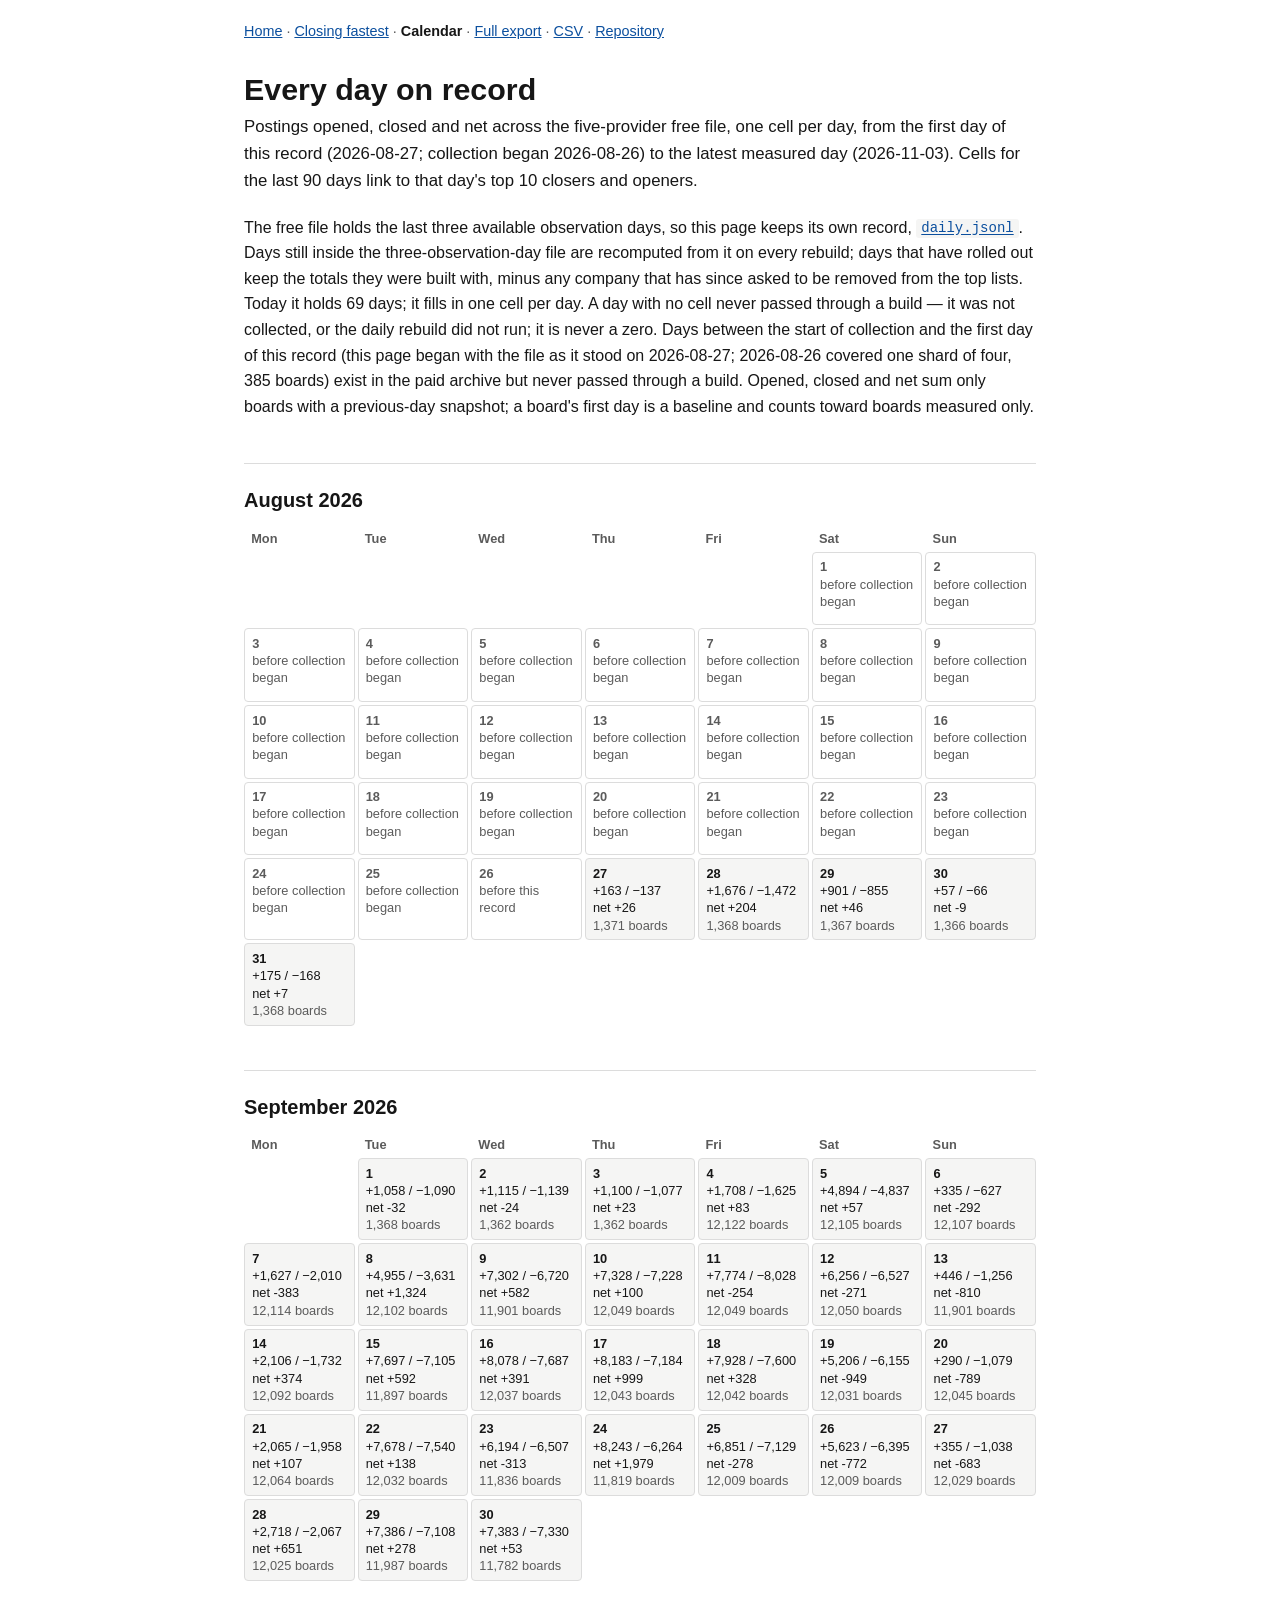
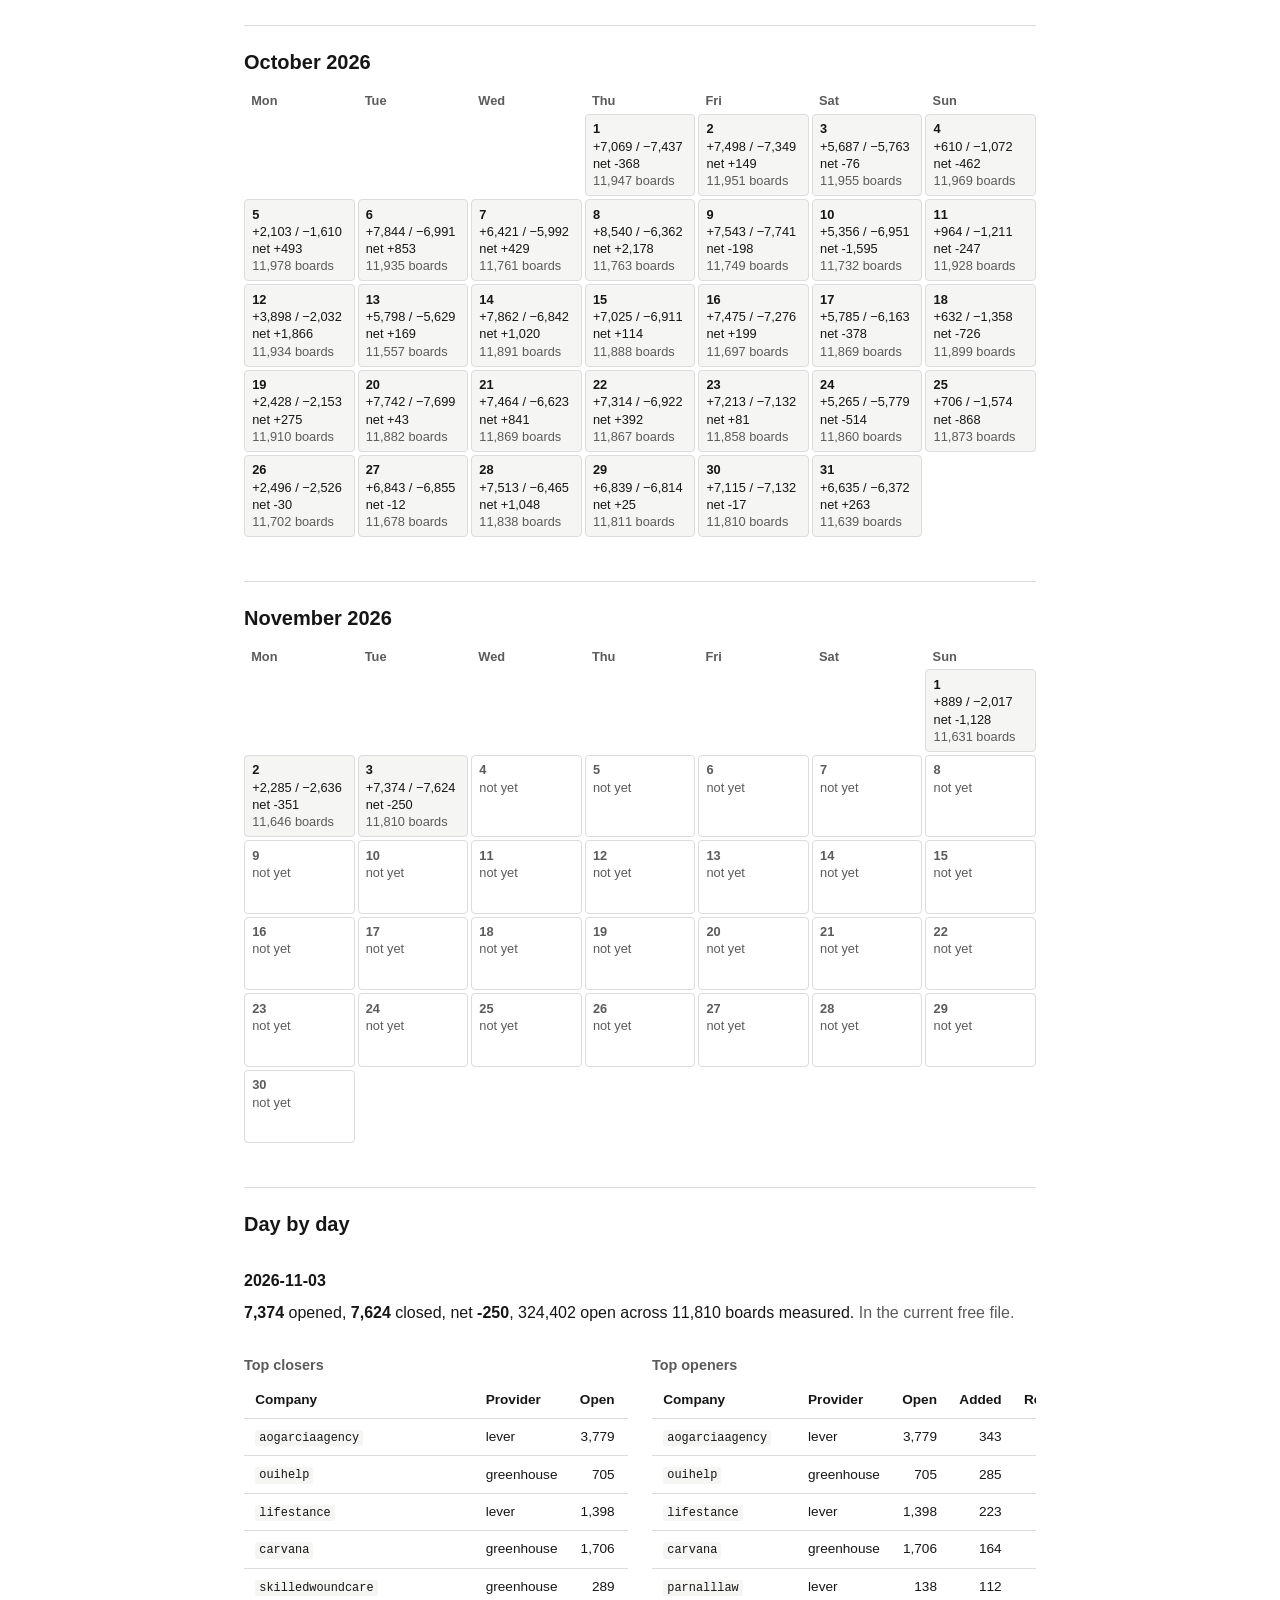
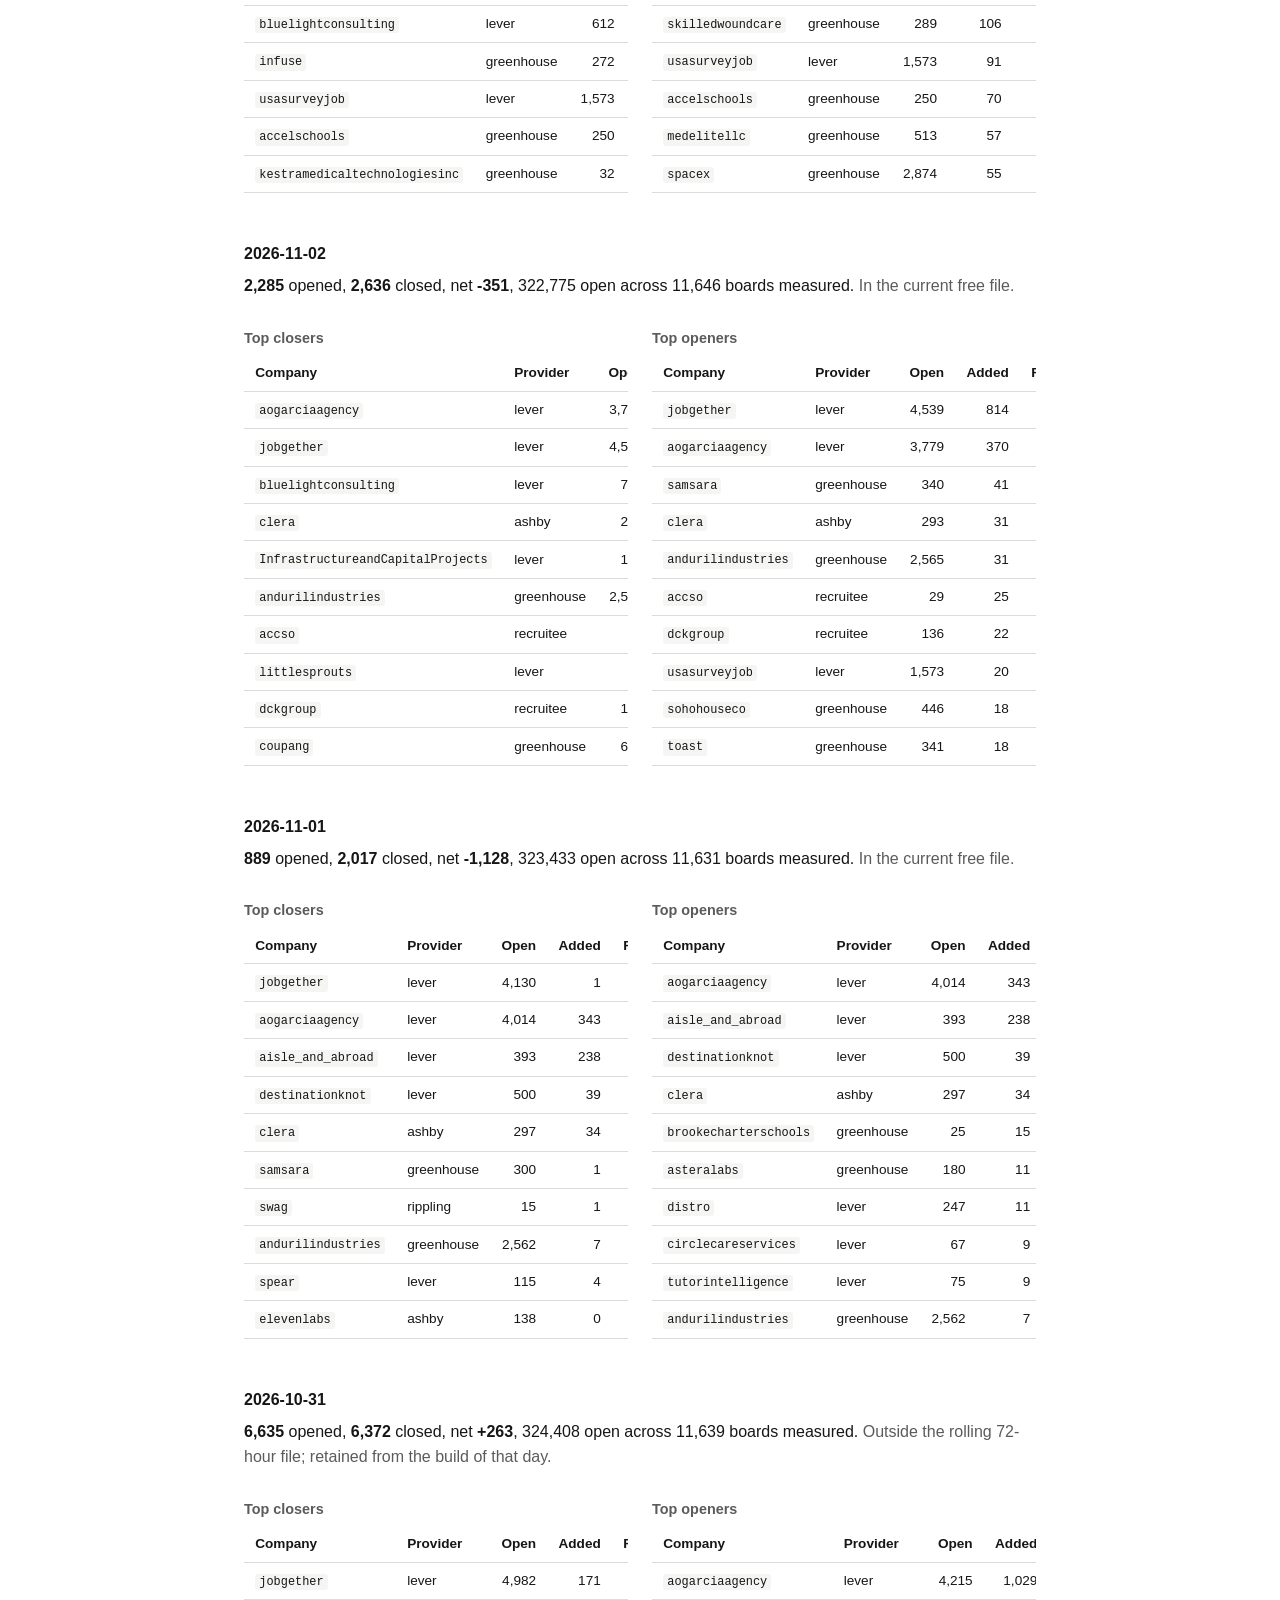
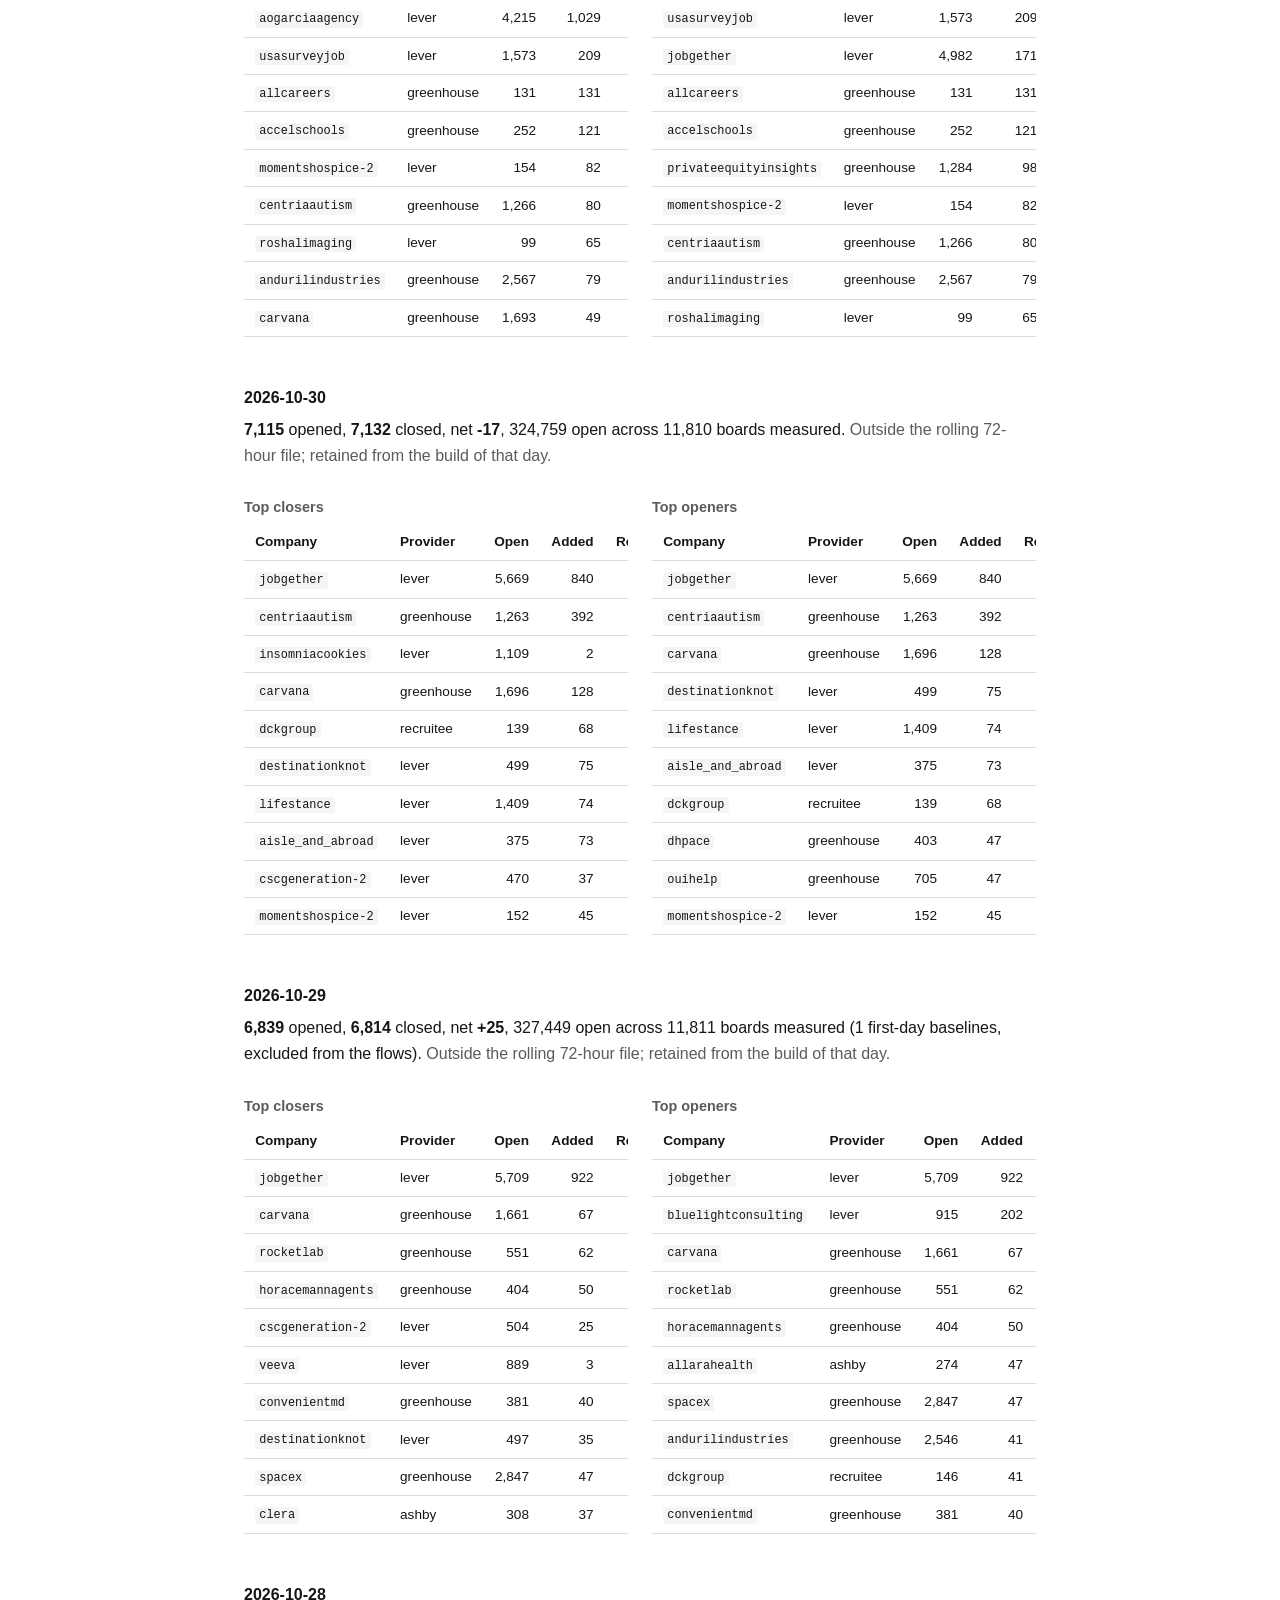
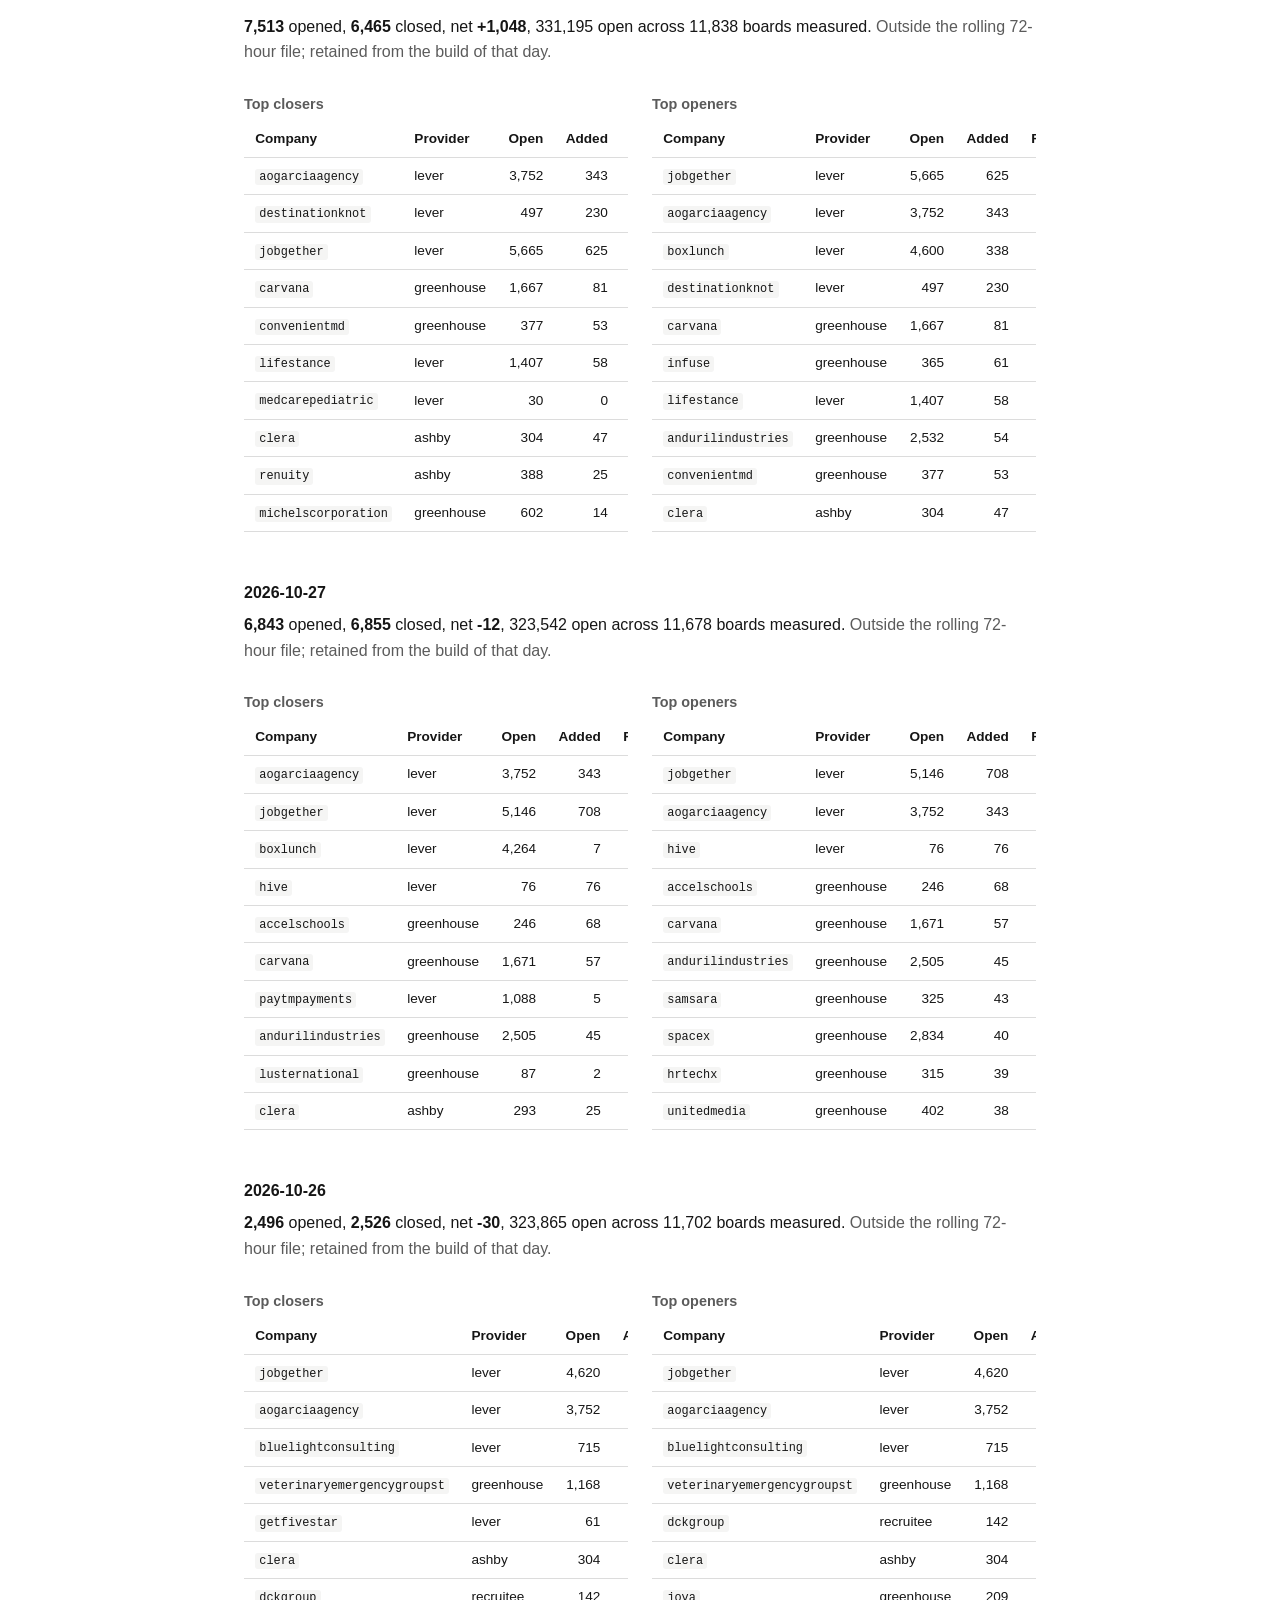
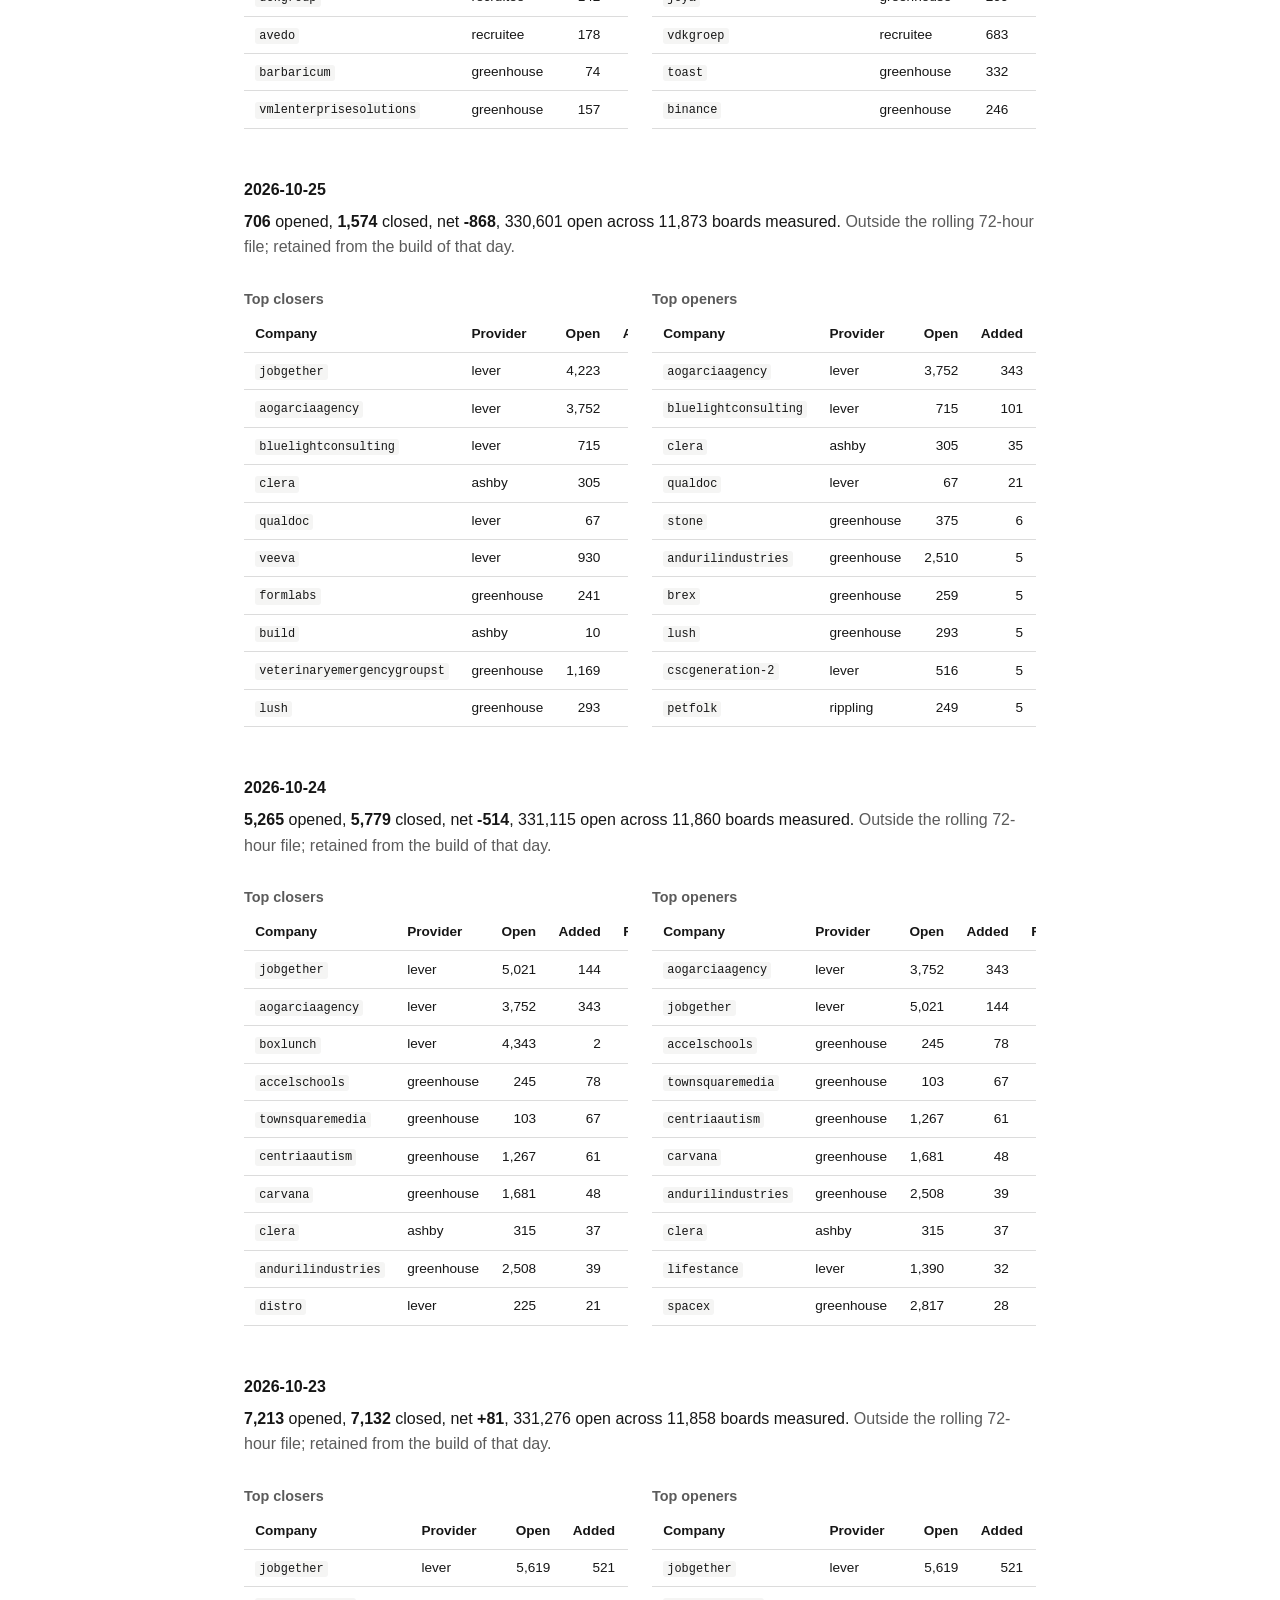
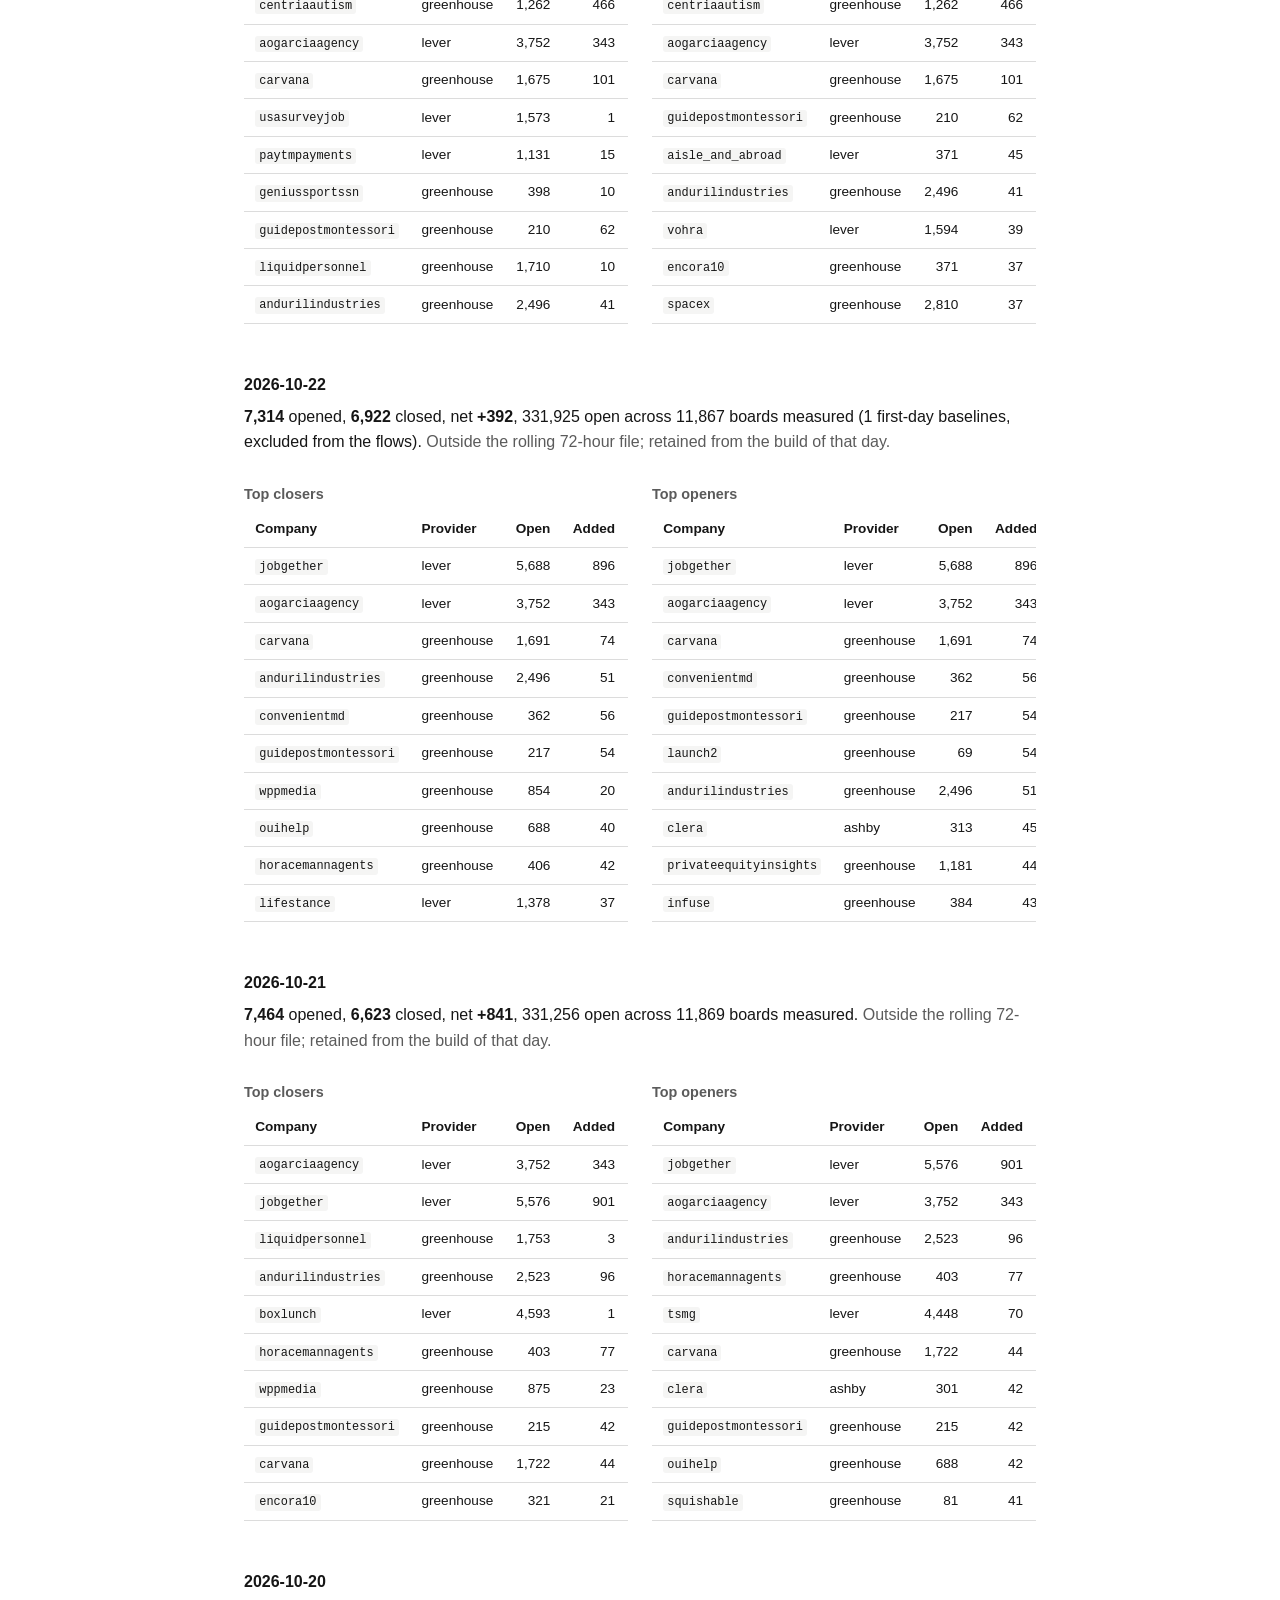
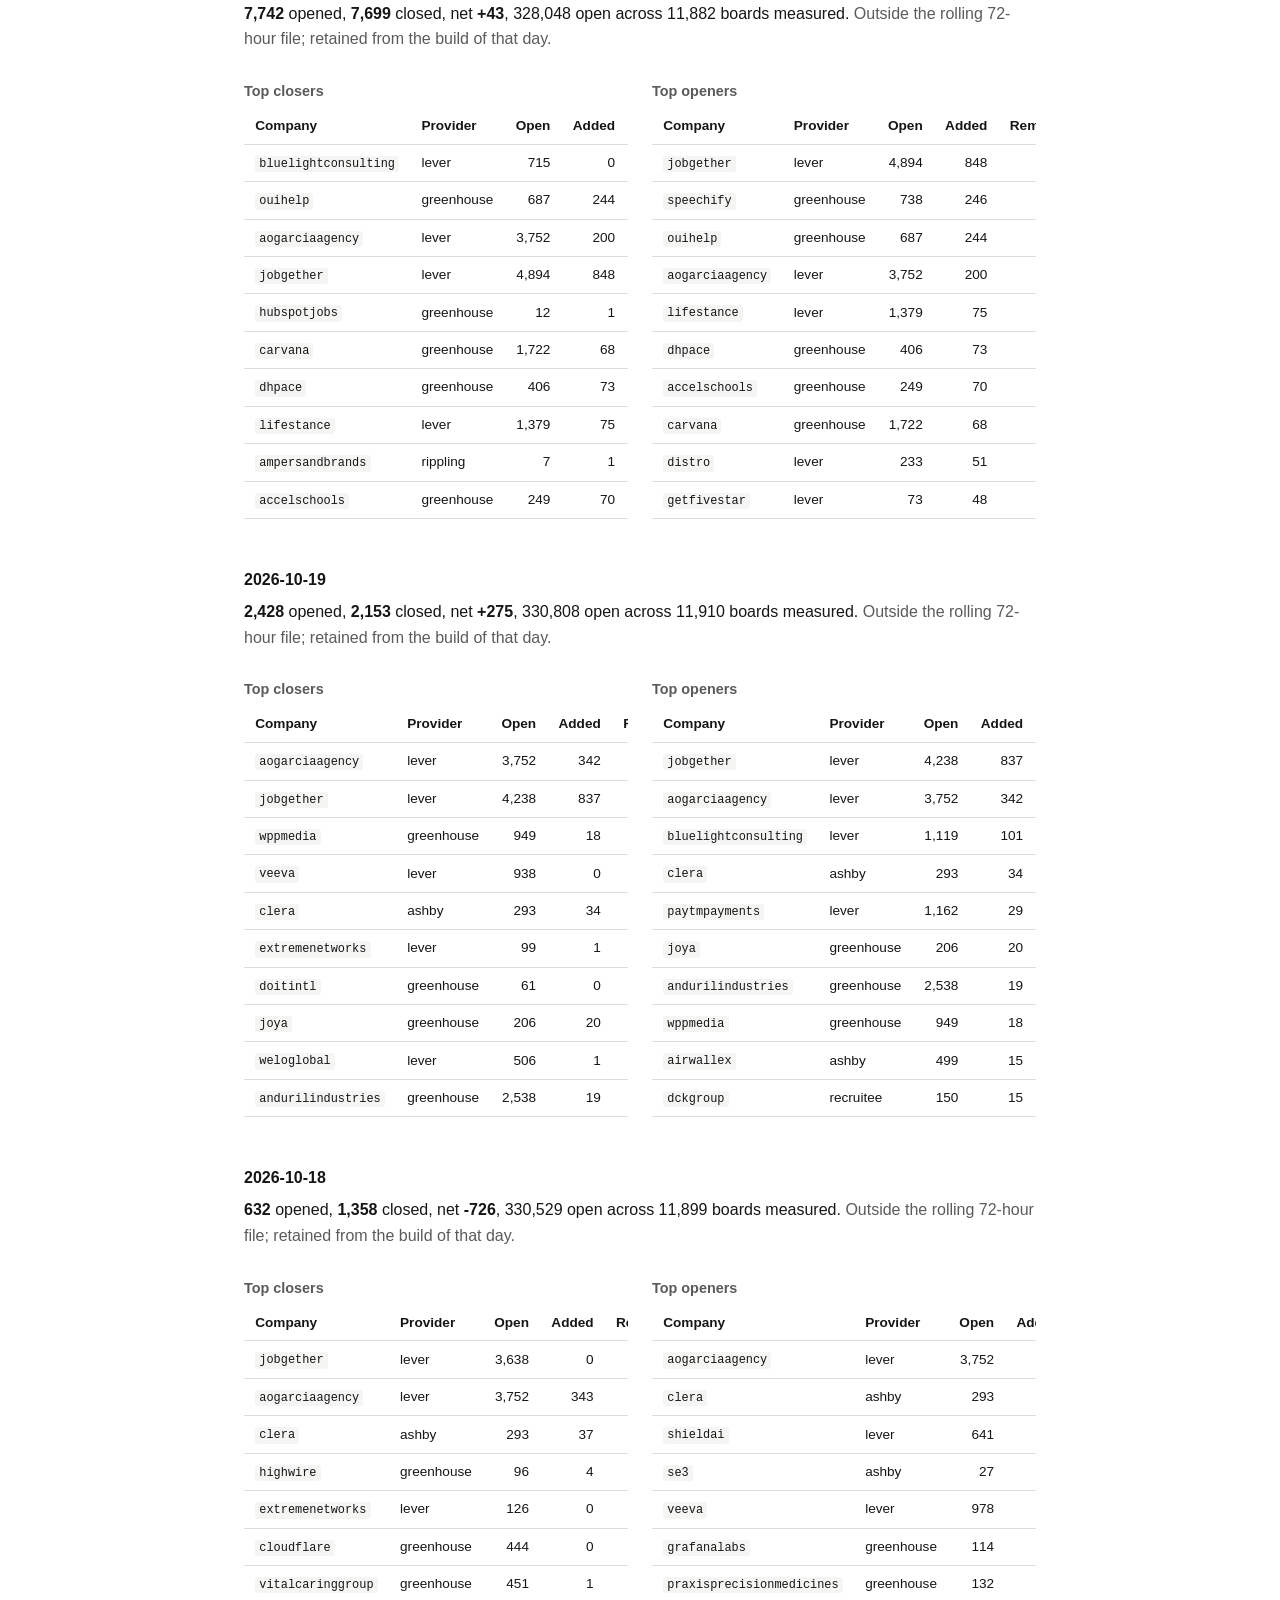
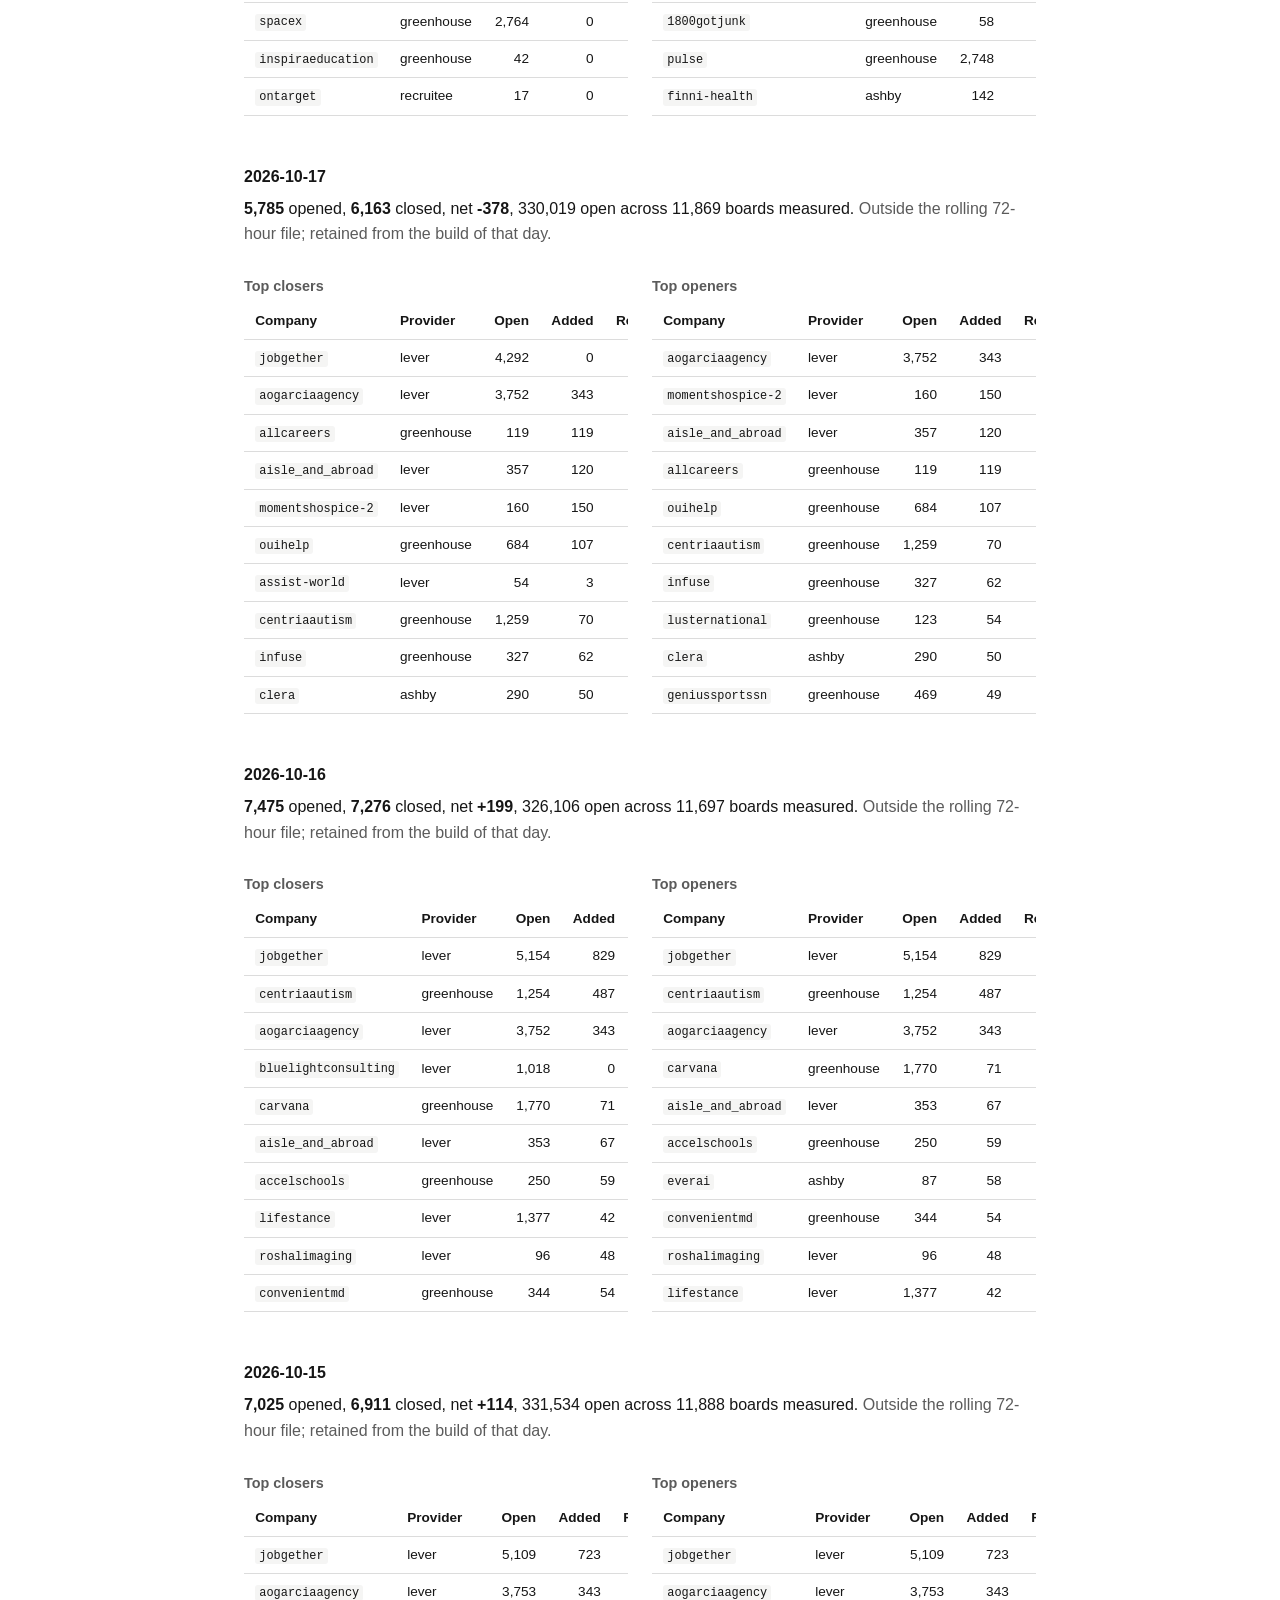
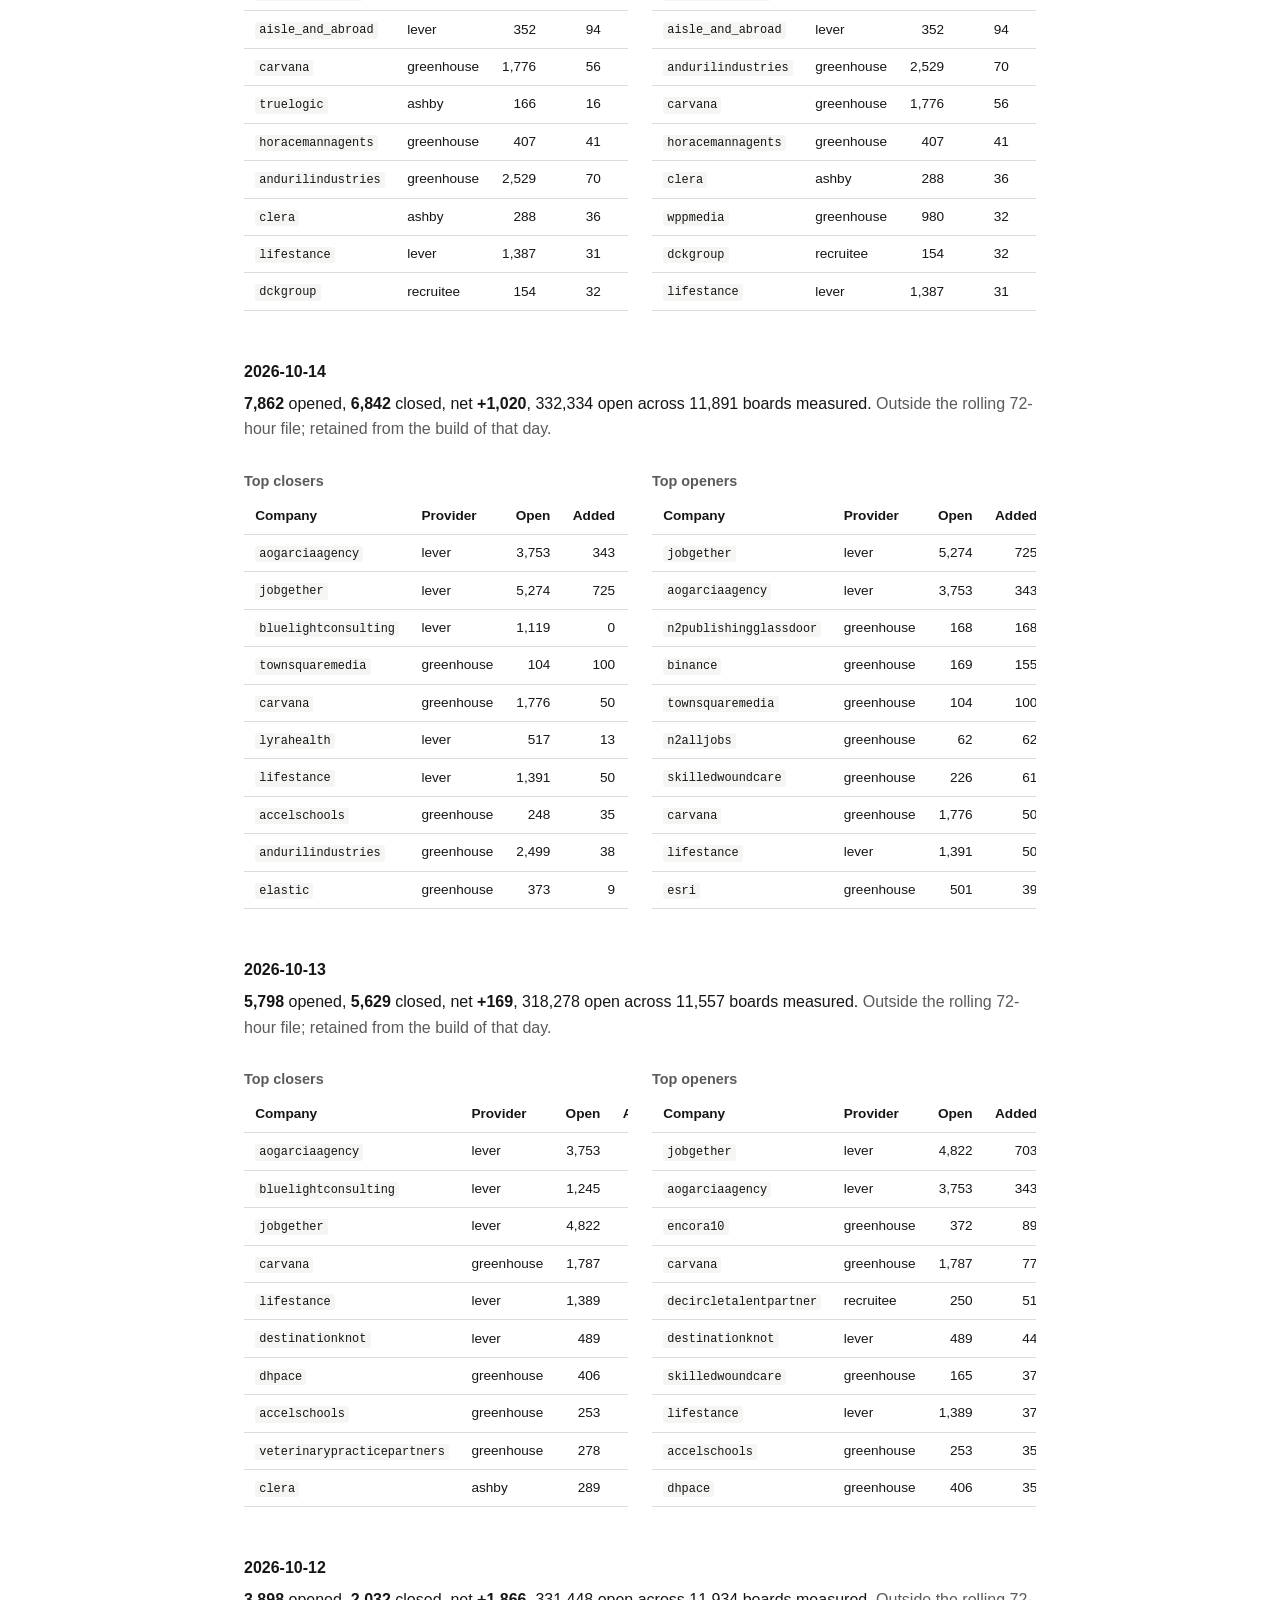
==== docs/calendar.html @ 698cc46e "data: refresh 72h closure sample (2026-11-03)" ====
<!doctype html>
<html lang="en">
<head>
<meta charset="utf-8">
<meta name="viewport" content="width=device-width, initial-scale=1">
<title>Job postings opened and closed by day, 2026-08-27 to 2026-11-03 — hiring-closures</title>
<meta name="description" content="A calendar of how many job postings company careers boards opened and closed each day across five ATS platforms, with the top closers and openers per day. Recomputed daily from a CC0 file of company-day counts.">
<link rel="canonical" href="https://moonie0201.github.io/hiring-closures/calendar.html">
<meta property="og:type" content="website">
<meta property="og:site_name" content="hiring-closures">
<meta property="og:title" content="Job postings opened and closed by day, 2026-08-27 to 2026-11-03 — hiring-closures">
<meta property="og:description" content="A calendar of how many job postings company careers boards opened and closed each day across five ATS platforms, with the top closers and openers per day. Recomputed daily from a CC0 file of company-day counts.">
<meta property="og:url" content="https://moonie0201.github.io/hiring-closures/calendar.html">
<link rel="stylesheet" href="style.css">
<script async src="https://www.googletagmanager.com/gtag/js?id=G-3G87HK9EL5"></script>
<script>
window.dataLayer = window.dataLayer || [];
function gtag(){dataLayer.push(arguments);}
gtag('js', new Date());
gtag('config', 'G-3G87HK9EL5', {
  'client_storage': 'none',
  'allow_google_signals': false,
  'allow_ad_personalization_signals': false,
  'anonymize_ip': true
});
</script>
</head>
<body>
<nav><a href="./">Home</a> · <a href="closing-fastest.html">Closing fastest</a> · <a href="calendar.html" aria-current="page">Calendar</a> · <a href="export.html">Full export</a> · <a href="https://raw.githubusercontent.com/moonie0201/hiring-closures/main/data/sample/closures-72h.csv">CSV</a> · <a href="https://github.com/moonie0201/hiring-closures">Repository</a></nav>
<h1>Every day on record</h1>
<p class="lede">Postings opened, closed and net across the five-provider free file, one cell
per day, from the first day of this record (2026-08-27; collection began
2026-08-26) to the latest measured day (2026-11-03). Cells for the last 90
days link to that day's top 10 closers and openers.</p>
<p>The free file holds the last three available observation days, so this page keeps its own record,
<a href="daily.jsonl"><code>daily.jsonl</code></a>. Days still inside the three-observation-day file are
recomputed from it on every rebuild; days that have rolled out keep the totals they were
built with, minus any company that has since asked to be removed from the top lists. Today
it holds 69 days; it fills in one cell per day.
A day with no cell never passed through a build — it was not collected, or the daily rebuild
did not run; it is never a zero. Days between the start of collection and the first day of this record (this page
began with the file as it stood on 2026-08-27; 2026-08-26 covered one shard of
four, 385 boards) exist in the paid archive but never passed through a build. Opened, closed
and net sum only boards with a previous-day snapshot; a board's first day is a baseline and
counts toward boards measured only.</p>
<h2>August 2026</h2>
<div class="cal"><div class="wd">Mon</div><div class="wd">Tue</div><div class="wd">Wed</div><div class="wd">Thu</div><div class="wd">Fri</div><div class="wd">Sat</div><div class="wd">Sun</div><div class="off"></div><div class="off"></div><div class="off"></div><div class="off"></div><div class="off"></div><div class="none"><b>1</b><span>before collection began</span></div><div class="none"><b>2</b><span>before collection began</span></div><div class="none"><b>3</b><span>before collection began</span></div><div class="none"><b>4</b><span>before collection began</span></div><div class="none"><b>5</b><span>before collection began</span></div><div class="none"><b>6</b><span>before collection began</span></div><div class="none"><b>7</b><span>before collection began</span></div><div class="none"><b>8</b><span>before collection began</span></div><div class="none"><b>9</b><span>before collection began</span></div><div class="none"><b>10</b><span>before collection began</span></div><div class="none"><b>11</b><span>before collection began</span></div><div class="none"><b>12</b><span>before collection began</span></div><div class="none"><b>13</b><span>before collection began</span></div><div class="none"><b>14</b><span>before collection began</span></div><div class="none"><b>15</b><span>before collection began</span></div><div class="none"><b>16</b><span>before collection began</span></div><div class="none"><b>17</b><span>before collection began</span></div><div class="none"><b>18</b><span>before collection began</span></div><div class="none"><b>19</b><span>before collection began</span></div><div class="none"><b>20</b><span>before collection began</span></div><div class="none"><b>21</b><span>before collection began</span></div><div class="none"><b>22</b><span>before collection began</span></div><div class="none"><b>23</b><span>before collection began</span></div><div class="none"><b>24</b><span>before collection began</span></div><div class="none"><b>25</b><span>before collection began</span></div><div class="none"><b>26</b><span>before this record</span></div><a class="day" href="#d-2026-08-27"><b>27</b><span>+163 / −137</span><span>net +26</span><span class="muted">1,371 boards</span></a><a class="day" href="#d-2026-08-28"><b>28</b><span>+1,676 / −1,472</span><span>net +204</span><span class="muted">1,368 boards</span></a><a class="day" href="#d-2026-08-29"><b>29</b><span>+901 / −855</span><span>net +46</span><span class="muted">1,367 boards</span></a><a class="day" href="#d-2026-08-30"><b>30</b><span>+57 / −66</span><span>net -9</span><span class="muted">1,366 boards</span></a><a class="day" href="#d-2026-08-31"><b>31</b><span>+175 / −168</span><span>net +7</span><span class="muted">1,368 boards</span></a></div>
<h2>September 2026</h2>
<div class="cal"><div class="wd">Mon</div><div class="wd">Tue</div><div class="wd">Wed</div><div class="wd">Thu</div><div class="wd">Fri</div><div class="wd">Sat</div><div class="wd">Sun</div><div class="off"></div><a class="day" href="#d-2026-09-01"><b>1</b><span>+1,058 / −1,090</span><span>net -32</span><span class="muted">1,368 boards</span></a><a class="day" href="#d-2026-09-02"><b>2</b><span>+1,115 / −1,139</span><span>net -24</span><span class="muted">1,362 boards</span></a><a class="day" href="#d-2026-09-03"><b>3</b><span>+1,100 / −1,077</span><span>net +23</span><span class="muted">1,362 boards</span></a><a class="day" href="#d-2026-09-04"><b>4</b><span>+1,708 / −1,625</span><span>net +83</span><span class="muted">12,122 boards</span></a><a class="day" href="#d-2026-09-05"><b>5</b><span>+4,894 / −4,837</span><span>net +57</span><span class="muted">12,105 boards</span></a><a class="day" href="#d-2026-09-06"><b>6</b><span>+335 / −627</span><span>net -292</span><span class="muted">12,107 boards</span></a><a class="day" href="#d-2026-09-07"><b>7</b><span>+1,627 / −2,010</span><span>net -383</span><span class="muted">12,114 boards</span></a><a class="day" href="#d-2026-09-08"><b>8</b><span>+4,955 / −3,631</span><span>net +1,324</span><span class="muted">12,102 boards</span></a><a class="day" href="#d-2026-09-09"><b>9</b><span>+7,302 / −6,720</span><span>net +582</span><span class="muted">11,901 boards</span></a><a class="day" href="#d-2026-09-10"><b>10</b><span>+7,328 / −7,228</span><span>net +100</span><span class="muted">12,049 boards</span></a><a class="day" href="#d-2026-09-11"><b>11</b><span>+7,774 / −8,028</span><span>net -254</span><span class="muted">12,049 boards</span></a><a class="day" href="#d-2026-09-12"><b>12</b><span>+6,256 / −6,527</span><span>net -271</span><span class="muted">12,050 boards</span></a><a class="day" href="#d-2026-09-13"><b>13</b><span>+446 / −1,256</span><span>net -810</span><span class="muted">11,901 boards</span></a><a class="day" href="#d-2026-09-14"><b>14</b><span>+2,106 / −1,732</span><span>net +374</span><span class="muted">12,092 boards</span></a><a class="day" href="#d-2026-09-15"><b>15</b><span>+7,697 / −7,105</span><span>net +592</span><span class="muted">11,897 boards</span></a><a class="day" href="#d-2026-09-16"><b>16</b><span>+8,078 / −7,687</span><span>net +391</span><span class="muted">12,037 boards</span></a><a class="day" href="#d-2026-09-17"><b>17</b><span>+8,183 / −7,184</span><span>net +999</span><span class="muted">12,043 boards</span></a><a class="day" href="#d-2026-09-18"><b>18</b><span>+7,928 / −7,600</span><span>net +328</span><span class="muted">12,042 boards</span></a><a class="day" href="#d-2026-09-19"><b>19</b><span>+5,206 / −6,155</span><span>net -949</span><span class="muted">12,031 boards</span></a><a class="day" href="#d-2026-09-20"><b>20</b><span>+290 / −1,079</span><span>net -789</span><span class="muted">12,045 boards</span></a><a class="day" href="#d-2026-09-21"><b>21</b><span>+2,065 / −1,958</span><span>net +107</span><span class="muted">12,064 boards</span></a><a class="day" href="#d-2026-09-22"><b>22</b><span>+7,678 / −7,540</span><span>net +138</span><span class="muted">12,032 boards</span></a><a class="day" href="#d-2026-09-23"><b>23</b><span>+6,194 / −6,507</span><span>net -313</span><span class="muted">11,836 boards</span></a><a class="day" href="#d-2026-09-24"><b>24</b><span>+8,243 / −6,264</span><span>net +1,979</span><span class="muted">11,819 boards</span></a><a class="day" href="#d-2026-09-25"><b>25</b><span>+6,851 / −7,129</span><span>net -278</span><span class="muted">12,009 boards</span></a><a class="day" href="#d-2026-09-26"><b>26</b><span>+5,623 / −6,395</span><span>net -772</span><span class="muted">12,009 boards</span></a><a class="day" href="#d-2026-09-27"><b>27</b><span>+355 / −1,038</span><span>net -683</span><span class="muted">12,029 boards</span></a><a class="day" href="#d-2026-09-28"><b>28</b><span>+2,718 / −2,067</span><span>net +651</span><span class="muted">12,025 boards</span></a><a class="day" href="#d-2026-09-29"><b>29</b><span>+7,386 / −7,108</span><span>net +278</span><span class="muted">11,987 boards</span></a><a class="day" href="#d-2026-09-30"><b>30</b><span>+7,383 / −7,330</span><span>net +53</span><span class="muted">11,782 boards</span></a></div>
<h2>October 2026</h2>
<div class="cal"><div class="wd">Mon</div><div class="wd">Tue</div><div class="wd">Wed</div><div class="wd">Thu</div><div class="wd">Fri</div><div class="wd">Sat</div><div class="wd">Sun</div><div class="off"></div><div class="off"></div><div class="off"></div><a class="day" href="#d-2026-10-01"><b>1</b><span>+7,069 / −7,437</span><span>net -368</span><span class="muted">11,947 boards</span></a><a class="day" href="#d-2026-10-02"><b>2</b><span>+7,498 / −7,349</span><span>net +149</span><span class="muted">11,951 boards</span></a><a class="day" href="#d-2026-10-03"><b>3</b><span>+5,687 / −5,763</span><span>net -76</span><span class="muted">11,955 boards</span></a><a class="day" href="#d-2026-10-04"><b>4</b><span>+610 / −1,072</span><span>net -462</span><span class="muted">11,969 boards</span></a><a class="day" href="#d-2026-10-05"><b>5</b><span>+2,103 / −1,610</span><span>net +493</span><span class="muted">11,978 boards</span></a><a class="day" href="#d-2026-10-06"><b>6</b><span>+7,844 / −6,991</span><span>net +853</span><span class="muted">11,935 boards</span></a><a class="day" href="#d-2026-10-07"><b>7</b><span>+6,421 / −5,992</span><span>net +429</span><span class="muted">11,761 boards</span></a><a class="day" href="#d-2026-10-08"><b>8</b><span>+8,540 / −6,362</span><span>net +2,178</span><span class="muted">11,763 boards</span></a><a class="day" href="#d-2026-10-09"><b>9</b><span>+7,543 / −7,741</span><span>net -198</span><span class="muted">11,749 boards</span></a><a class="day" href="#d-2026-10-10"><b>10</b><span>+5,356 / −6,951</span><span>net -1,595</span><span class="muted">11,732 boards</span></a><a class="day" href="#d-2026-10-11"><b>11</b><span>+964 / −1,211</span><span>net -247</span><span class="muted">11,928 boards</span></a><a class="day" href="#d-2026-10-12"><b>12</b><span>+3,898 / −2,032</span><span>net +1,866</span><span class="muted">11,934 boards</span></a><a class="day" href="#d-2026-10-13"><b>13</b><span>+5,798 / −5,629</span><span>net +169</span><span class="muted">11,557 boards</span></a><a class="day" href="#d-2026-10-14"><b>14</b><span>+7,862 / −6,842</span><span>net +1,020</span><span class="muted">11,891 boards</span></a><a class="day" href="#d-2026-10-15"><b>15</b><span>+7,025 / −6,911</span><span>net +114</span><span class="muted">11,888 boards</span></a><a class="day" href="#d-2026-10-16"><b>16</b><span>+7,475 / −7,276</span><span>net +199</span><span class="muted">11,697 boards</span></a><a class="day" href="#d-2026-10-17"><b>17</b><span>+5,785 / −6,163</span><span>net -378</span><span class="muted">11,869 boards</span></a><a class="day" href="#d-2026-10-18"><b>18</b><span>+632 / −1,358</span><span>net -726</span><span class="muted">11,899 boards</span></a><a class="day" href="#d-2026-10-19"><b>19</b><span>+2,428 / −2,153</span><span>net +275</span><span class="muted">11,910 boards</span></a><a class="day" href="#d-2026-10-20"><b>20</b><span>+7,742 / −7,699</span><span>net +43</span><span class="muted">11,882 boards</span></a><a class="day" href="#d-2026-10-21"><b>21</b><span>+7,464 / −6,623</span><span>net +841</span><span class="muted">11,869 boards</span></a><a class="day" href="#d-2026-10-22"><b>22</b><span>+7,314 / −6,922</span><span>net +392</span><span class="muted">11,867 boards</span></a><a class="day" href="#d-2026-10-23"><b>23</b><span>+7,213 / −7,132</span><span>net +81</span><span class="muted">11,858 boards</span></a><a class="day" href="#d-2026-10-24"><b>24</b><span>+5,265 / −5,779</span><span>net -514</span><span class="muted">11,860 boards</span></a><a class="day" href="#d-2026-10-25"><b>25</b><span>+706 / −1,574</span><span>net -868</span><span class="muted">11,873 boards</span></a><a class="day" href="#d-2026-10-26"><b>26</b><span>+2,496 / −2,526</span><span>net -30</span><span class="muted">11,702 boards</span></a><a class="day" href="#d-2026-10-27"><b>27</b><span>+6,843 / −6,855</span><span>net -12</span><span class="muted">11,678 boards</span></a><a class="day" href="#d-2026-10-28"><b>28</b><span>+7,513 / −6,465</span><span>net +1,048</span><span class="muted">11,838 boards</span></a><a class="day" href="#d-2026-10-29"><b>29</b><span>+6,839 / −6,814</span><span>net +25</span><span class="muted">11,811 boards</span></a><a class="day" href="#d-2026-10-30"><b>30</b><span>+7,115 / −7,132</span><span>net -17</span><span class="muted">11,810 boards</span></a><a class="day" href="#d-2026-10-31"><b>31</b><span>+6,635 / −6,372</span><span>net +263</span><span class="muted">11,639 boards</span></a></div>
<h2>November 2026</h2>
<div class="cal"><div class="wd">Mon</div><div class="wd">Tue</div><div class="wd">Wed</div><div class="wd">Thu</div><div class="wd">Fri</div><div class="wd">Sat</div><div class="wd">Sun</div><div class="off"></div><div class="off"></div><div class="off"></div><div class="off"></div><div class="off"></div><div class="off"></div><a class="day" href="#d-2026-11-01"><b>1</b><span>+889 / −2,017</span><span>net -1,128</span><span class="muted">11,631 boards</span></a><a class="day" href="#d-2026-11-02"><b>2</b><span>+2,285 / −2,636</span><span>net -351</span><span class="muted">11,646 boards</span></a><a class="day" href="#d-2026-11-03"><b>3</b><span>+7,374 / −7,624</span><span>net -250</span><span class="muted">11,810 boards</span></a><div class="none"><b>4</b><span>not yet</span></div><div class="none"><b>5</b><span>not yet</span></div><div class="none"><b>6</b><span>not yet</span></div><div class="none"><b>7</b><span>not yet</span></div><div class="none"><b>8</b><span>not yet</span></div><div class="none"><b>9</b><span>not yet</span></div><div class="none"><b>10</b><span>not yet</span></div><div class="none"><b>11</b><span>not yet</span></div><div class="none"><b>12</b><span>not yet</span></div><div class="none"><b>13</b><span>not yet</span></div><div class="none"><b>14</b><span>not yet</span></div><div class="none"><b>15</b><span>not yet</span></div><div class="none"><b>16</b><span>not yet</span></div><div class="none"><b>17</b><span>not yet</span></div><div class="none"><b>18</b><span>not yet</span></div><div class="none"><b>19</b><span>not yet</span></div><div class="none"><b>20</b><span>not yet</span></div><div class="none"><b>21</b><span>not yet</span></div><div class="none"><b>22</b><span>not yet</span></div><div class="none"><b>23</b><span>not yet</span></div><div class="none"><b>24</b><span>not yet</span></div><div class="none"><b>25</b><span>not yet</span></div><div class="none"><b>26</b><span>not yet</span></div><div class="none"><b>27</b><span>not yet</span></div><div class="none"><b>28</b><span>not yet</span></div><div class="none"><b>29</b><span>not yet</span></div><div class="none"><b>30</b><span>not yet</span></div></div>

<h2 id="days">Day by day</h2>
<section id="d-2026-11-03">
<h3>2026-11-03</h3>
<p><strong>7,374</strong> opened, <strong>7,624</strong> closed,
net <strong>-250</strong>, 324,402 open across 11,810 boards
measured. <span class="muted">In the current free file.</span></p>
<div class="two">
<div><h4>Top closers</h4><div class="tw"><table><thead><tr><th class="">Company</th><th class="">Provider</th><th class="n">Open</th><th class="n">Added</th><th class="n">Removed</th></tr></thead>
<tbody>
<tr><td class=""><code>aogarciaagency</code></td><td class="">lever</td><td class="n">3,779</td><td class="n">343</td><td class="n">343</td></tr>
<tr><td class=""><code>ouihelp</code></td><td class="">greenhouse</td><td class="n">705</td><td class="n">285</td><td class="n">285</td></tr>
<tr><td class=""><code>lifestance</code></td><td class="">lever</td><td class="n">1,398</td><td class="n">223</td><td class="n">234</td></tr>
<tr><td class=""><code>carvana</code></td><td class="">greenhouse</td><td class="n">1,706</td><td class="n">164</td><td class="n">154</td></tr>
<tr><td class=""><code>skilledwoundcare</code></td><td class="">greenhouse</td><td class="n">289</td><td class="n">106</td><td class="n">107</td></tr>
<tr><td class=""><code>bluelightconsulting</code></td><td class="">lever</td><td class="n">612</td><td class="n">0</td><td class="n">101</td></tr>
<tr><td class=""><code>infuse</code></td><td class="">greenhouse</td><td class="n">272</td><td class="n">2</td><td class="n">94</td></tr>
<tr><td class=""><code>usasurveyjob</code></td><td class="">lever</td><td class="n">1,573</td><td class="n">91</td><td class="n">91</td></tr>
<tr><td class=""><code>accelschools</code></td><td class="">greenhouse</td><td class="n">250</td><td class="n">70</td><td class="n">72</td></tr>
<tr><td class=""><code>kestramedicaltechnologiesinc</code></td><td class="">greenhouse</td><td class="n">32</td><td class="n">6</td><td class="n">59</td></tr>
</tbody></table></div></div>
<div><h4>Top openers</h4><div class="tw"><table><thead><tr><th class="">Company</th><th class="">Provider</th><th class="n">Open</th><th class="n">Added</th><th class="n">Removed</th></tr></thead>
<tbody>
<tr><td class=""><code>aogarciaagency</code></td><td class="">lever</td><td class="n">3,779</td><td class="n">343</td><td class="n">343</td></tr>
<tr><td class=""><code>ouihelp</code></td><td class="">greenhouse</td><td class="n">705</td><td class="n">285</td><td class="n">285</td></tr>
<tr><td class=""><code>lifestance</code></td><td class="">lever</td><td class="n">1,398</td><td class="n">223</td><td class="n">234</td></tr>
<tr><td class=""><code>carvana</code></td><td class="">greenhouse</td><td class="n">1,706</td><td class="n">164</td><td class="n">154</td></tr>
<tr><td class=""><code>parnalllaw</code></td><td class="">lever</td><td class="n">138</td><td class="n">112</td><td class="n">0</td></tr>
<tr><td class=""><code>skilledwoundcare</code></td><td class="">greenhouse</td><td class="n">289</td><td class="n">106</td><td class="n">107</td></tr>
<tr><td class=""><code>usasurveyjob</code></td><td class="">lever</td><td class="n">1,573</td><td class="n">91</td><td class="n">91</td></tr>
<tr><td class=""><code>accelschools</code></td><td class="">greenhouse</td><td class="n">250</td><td class="n">70</td><td class="n">72</td></tr>
<tr><td class=""><code>medelitellc</code></td><td class="">greenhouse</td><td class="n">513</td><td class="n">57</td><td class="n">56</td></tr>
<tr><td class=""><code>spacex</code></td><td class="">greenhouse</td><td class="n">2,874</td><td class="n">55</td><td class="n">55</td></tr>
</tbody></table></div></div>
</div>
</section>
<section id="d-2026-11-02">
<h3>2026-11-02</h3>
<p><strong>2,285</strong> opened, <strong>2,636</strong> closed,
net <strong>-351</strong>, 322,775 open across 11,646 boards
measured. <span class="muted">In the current free file.</span></p>
<div class="two">
<div><h4>Top closers</h4><div class="tw"><table><thead><tr><th class="">Company</th><th class="">Provider</th><th class="n">Open</th><th class="n">Added</th><th class="n">Removed</th></tr></thead>
<tbody>
<tr><td class=""><code>aogarciaagency</code></td><td class="">lever</td><td class="n">3,779</td><td class="n">370</td><td class="n">605</td></tr>
<tr><td class=""><code>jobgether</code></td><td class="">lever</td><td class="n">4,539</td><td class="n">814</td><td class="n">405</td></tr>
<tr><td class=""><code>bluelightconsulting</code></td><td class="">lever</td><td class="n">713</td><td class="n">0</td><td class="n">202</td></tr>
<tr><td class=""><code>clera</code></td><td class="">ashby</td><td class="n">293</td><td class="n">31</td><td class="n">35</td></tr>
<tr><td class=""><code>InfrastructureandCapitalProjects</code></td><td class="">lever</td><td class="n">184</td><td class="n">0</td><td class="n">29</td></tr>
<tr><td class=""><code>andurilindustries</code></td><td class="">greenhouse</td><td class="n">2,565</td><td class="n">31</td><td class="n">28</td></tr>
<tr><td class=""><code>accso</code></td><td class="">recruitee</td><td class="n">29</td><td class="n">25</td><td class="n">25</td></tr>
<tr><td class=""><code>littlesprouts</code></td><td class="">lever</td><td class="n">65</td><td class="n">0</td><td class="n">24</td></tr>
<tr><td class=""><code>dckgroup</code></td><td class="">recruitee</td><td class="n">136</td><td class="n">22</td><td class="n">22</td></tr>
<tr><td class=""><code>coupang</code></td><td class="">greenhouse</td><td class="n">692</td><td class="n">17</td><td class="n">20</td></tr>
</tbody></table></div></div>
<div><h4>Top openers</h4><div class="tw"><table><thead><tr><th class="">Company</th><th class="">Provider</th><th class="n">Open</th><th class="n">Added</th><th class="n">Removed</th></tr></thead>
<tbody>
<tr><td class=""><code>jobgether</code></td><td class="">lever</td><td class="n">4,539</td><td class="n">814</td><td class="n">405</td></tr>
<tr><td class=""><code>aogarciaagency</code></td><td class="">lever</td><td class="n">3,779</td><td class="n">370</td><td class="n">605</td></tr>
<tr><td class=""><code>samsara</code></td><td class="">greenhouse</td><td class="n">340</td><td class="n">41</td><td class="n">1</td></tr>
<tr><td class=""><code>clera</code></td><td class="">ashby</td><td class="n">293</td><td class="n">31</td><td class="n">35</td></tr>
<tr><td class=""><code>andurilindustries</code></td><td class="">greenhouse</td><td class="n">2,565</td><td class="n">31</td><td class="n">28</td></tr>
<tr><td class=""><code>accso</code></td><td class="">recruitee</td><td class="n">29</td><td class="n">25</td><td class="n">25</td></tr>
<tr><td class=""><code>dckgroup</code></td><td class="">recruitee</td><td class="n">136</td><td class="n">22</td><td class="n">22</td></tr>
<tr><td class=""><code>usasurveyjob</code></td><td class="">lever</td><td class="n">1,573</td><td class="n">20</td><td class="n">20</td></tr>
<tr><td class=""><code>sohohouseco</code></td><td class="">greenhouse</td><td class="n">446</td><td class="n">18</td><td class="n">9</td></tr>
<tr><td class=""><code>toast</code></td><td class="">greenhouse</td><td class="n">341</td><td class="n">18</td><td class="n">6</td></tr>
</tbody></table></div></div>
</div>
</section>
<section id="d-2026-11-01">
<h3>2026-11-01</h3>
<p><strong>889</strong> opened, <strong>2,017</strong> closed,
net <strong>-1,128</strong>, 323,433 open across 11,631 boards
measured. <span class="muted">In the current free file.</span></p>
<div class="two">
<div><h4>Top closers</h4><div class="tw"><table><thead><tr><th class="">Company</th><th class="">Provider</th><th class="n">Open</th><th class="n">Added</th><th class="n">Removed</th></tr></thead>
<tbody>
<tr><td class=""><code>jobgether</code></td><td class="">lever</td><td class="n">4,130</td><td class="n">1</td><td class="n">853</td></tr>
<tr><td class=""><code>aogarciaagency</code></td><td class="">lever</td><td class="n">4,014</td><td class="n">343</td><td class="n">544</td></tr>
<tr><td class=""><code>aisle_and_abroad</code></td><td class="">lever</td><td class="n">393</td><td class="n">238</td><td class="n">220</td></tr>
<tr><td class=""><code>destinationknot</code></td><td class="">lever</td><td class="n">500</td><td class="n">39</td><td class="n">38</td></tr>
<tr><td class=""><code>clera</code></td><td class="">ashby</td><td class="n">297</td><td class="n">34</td><td class="n">36</td></tr>
<tr><td class=""><code>samsara</code></td><td class="">greenhouse</td><td class="n">300</td><td class="n">1</td><td class="n">26</td></tr>
<tr><td class=""><code>swag</code></td><td class="">rippling</td><td class="n">15</td><td class="n">1</td><td class="n">14</td></tr>
<tr><td class=""><code>andurilindustries</code></td><td class="">greenhouse</td><td class="n">2,562</td><td class="n">7</td><td class="n">12</td></tr>
<tr><td class=""><code>spear</code></td><td class="">lever</td><td class="n">115</td><td class="n">4</td><td class="n">12</td></tr>
<tr><td class=""><code>elevenlabs</code></td><td class="">ashby</td><td class="n">138</td><td class="n">0</td><td class="n">7</td></tr>
</tbody></table></div></div>
<div><h4>Top openers</h4><div class="tw"><table><thead><tr><th class="">Company</th><th class="">Provider</th><th class="n">Open</th><th class="n">Added</th><th class="n">Removed</th></tr></thead>
<tbody>
<tr><td class=""><code>aogarciaagency</code></td><td class="">lever</td><td class="n">4,014</td><td class="n">343</td><td class="n">544</td></tr>
<tr><td class=""><code>aisle_and_abroad</code></td><td class="">lever</td><td class="n">393</td><td class="n">238</td><td class="n">220</td></tr>
<tr><td class=""><code>destinationknot</code></td><td class="">lever</td><td class="n">500</td><td class="n">39</td><td class="n">38</td></tr>
<tr><td class=""><code>clera</code></td><td class="">ashby</td><td class="n">297</td><td class="n">34</td><td class="n">36</td></tr>
<tr><td class=""><code>brookecharterschools</code></td><td class="">greenhouse</td><td class="n">25</td><td class="n">15</td><td class="n">0</td></tr>
<tr><td class=""><code>asteralabs</code></td><td class="">greenhouse</td><td class="n">180</td><td class="n">11</td><td class="n">2</td></tr>
<tr><td class=""><code>distro</code></td><td class="">lever</td><td class="n">247</td><td class="n">11</td><td class="n">1</td></tr>
<tr><td class=""><code>circlecareservices</code></td><td class="">lever</td><td class="n">67</td><td class="n">9</td><td class="n">1</td></tr>
<tr><td class=""><code>tutorintelligence</code></td><td class="">lever</td><td class="n">75</td><td class="n">9</td><td class="n">0</td></tr>
<tr><td class=""><code>andurilindustries</code></td><td class="">greenhouse</td><td class="n">2,562</td><td class="n">7</td><td class="n">12</td></tr>
</tbody></table></div></div>
</div>
</section>
<section id="d-2026-10-31">
<h3>2026-10-31</h3>
<p><strong>6,635</strong> opened, <strong>6,372</strong> closed,
net <strong>+263</strong>, 324,408 open across 11,639 boards
measured. <span class="muted">Outside the rolling 72-hour file; retained from the build of that day.</span></p>
<div class="two">
<div><h4>Top closers</h4><div class="tw"><table><thead><tr><th class="">Company</th><th class="">Provider</th><th class="n">Open</th><th class="n">Added</th><th class="n">Removed</th></tr></thead>
<tbody>
<tr><td class=""><code>jobgether</code></td><td class="">lever</td><td class="n">4,982</td><td class="n">171</td><td class="n">858</td></tr>
<tr><td class=""><code>aogarciaagency</code></td><td class="">lever</td><td class="n">4,215</td><td class="n">1,029</td><td class="n">566</td></tr>
<tr><td class=""><code>usasurveyjob</code></td><td class="">lever</td><td class="n">1,573</td><td class="n">209</td><td class="n">210</td></tr>
<tr><td class=""><code>allcareers</code></td><td class="">greenhouse</td><td class="n">131</td><td class="n">131</td><td class="n">129</td></tr>
<tr><td class=""><code>accelschools</code></td><td class="">greenhouse</td><td class="n">252</td><td class="n">121</td><td class="n">117</td></tr>
<tr><td class=""><code>momentshospice-2</code></td><td class="">lever</td><td class="n">154</td><td class="n">82</td><td class="n">80</td></tr>
<tr><td class=""><code>centriaautism</code></td><td class="">greenhouse</td><td class="n">1,266</td><td class="n">80</td><td class="n">77</td></tr>
<tr><td class=""><code>roshalimaging</code></td><td class="">lever</td><td class="n">99</td><td class="n">65</td><td class="n">67</td></tr>
<tr><td class=""><code>andurilindustries</code></td><td class="">greenhouse</td><td class="n">2,567</td><td class="n">79</td><td class="n">58</td></tr>
<tr><td class=""><code>carvana</code></td><td class="">greenhouse</td><td class="n">1,693</td><td class="n">49</td><td class="n">52</td></tr>
</tbody></table></div></div>
<div><h4>Top openers</h4><div class="tw"><table><thead><tr><th class="">Company</th><th class="">Provider</th><th class="n">Open</th><th class="n">Added</th><th class="n">Removed</th></tr></thead>
<tbody>
<tr><td class=""><code>aogarciaagency</code></td><td class="">lever</td><td class="n">4,215</td><td class="n">1,029</td><td class="n">566</td></tr>
<tr><td class=""><code>usasurveyjob</code></td><td class="">lever</td><td class="n">1,573</td><td class="n">209</td><td class="n">210</td></tr>
<tr><td class=""><code>jobgether</code></td><td class="">lever</td><td class="n">4,982</td><td class="n">171</td><td class="n">858</td></tr>
<tr><td class=""><code>allcareers</code></td><td class="">greenhouse</td><td class="n">131</td><td class="n">131</td><td class="n">129</td></tr>
<tr><td class=""><code>accelschools</code></td><td class="">greenhouse</td><td class="n">252</td><td class="n">121</td><td class="n">117</td></tr>
<tr><td class=""><code>privateequityinsights</code></td><td class="">greenhouse</td><td class="n">1,284</td><td class="n">98</td><td class="n">0</td></tr>
<tr><td class=""><code>momentshospice-2</code></td><td class="">lever</td><td class="n">154</td><td class="n">82</td><td class="n">80</td></tr>
<tr><td class=""><code>centriaautism</code></td><td class="">greenhouse</td><td class="n">1,266</td><td class="n">80</td><td class="n">77</td></tr>
<tr><td class=""><code>andurilindustries</code></td><td class="">greenhouse</td><td class="n">2,567</td><td class="n">79</td><td class="n">58</td></tr>
<tr><td class=""><code>roshalimaging</code></td><td class="">lever</td><td class="n">99</td><td class="n">65</td><td class="n">67</td></tr>
</tbody></table></div></div>
</div>
</section>
<section id="d-2026-10-30">
<h3>2026-10-30</h3>
<p><strong>7,115</strong> opened, <strong>7,132</strong> closed,
net <strong>-17</strong>, 324,759 open across 11,810 boards
measured. <span class="muted">Outside the rolling 72-hour file; retained from the build of that day.</span></p>
<div class="two">
<div><h4>Top closers</h4><div class="tw"><table><thead><tr><th class="">Company</th><th class="">Provider</th><th class="n">Open</th><th class="n">Added</th><th class="n">Removed</th></tr></thead>
<tbody>
<tr><td class=""><code>jobgether</code></td><td class="">lever</td><td class="n">5,669</td><td class="n">840</td><td class="n">880</td></tr>
<tr><td class=""><code>centriaautism</code></td><td class="">greenhouse</td><td class="n">1,263</td><td class="n">392</td><td class="n">374</td></tr>
<tr><td class=""><code>insomniacookies</code></td><td class="">lever</td><td class="n">1,109</td><td class="n">2</td><td class="n">129</td></tr>
<tr><td class=""><code>carvana</code></td><td class="">greenhouse</td><td class="n">1,696</td><td class="n">128</td><td class="n">93</td></tr>
<tr><td class=""><code>dckgroup</code></td><td class="">recruitee</td><td class="n">139</td><td class="n">68</td><td class="n">75</td></tr>
<tr><td class=""><code>destinationknot</code></td><td class="">lever</td><td class="n">499</td><td class="n">75</td><td class="n">73</td></tr>
<tr><td class=""><code>lifestance</code></td><td class="">lever</td><td class="n">1,409</td><td class="n">74</td><td class="n">73</td></tr>
<tr><td class=""><code>aisle_and_abroad</code></td><td class="">lever</td><td class="n">375</td><td class="n">73</td><td class="n">72</td></tr>
<tr><td class=""><code>cscgeneration-2</code></td><td class="">lever</td><td class="n">470</td><td class="n">37</td><td class="n">71</td></tr>
<tr><td class=""><code>momentshospice-2</code></td><td class="">lever</td><td class="n">152</td><td class="n">45</td><td class="n">54</td></tr>
</tbody></table></div></div>
<div><h4>Top openers</h4><div class="tw"><table><thead><tr><th class="">Company</th><th class="">Provider</th><th class="n">Open</th><th class="n">Added</th><th class="n">Removed</th></tr></thead>
<tbody>
<tr><td class=""><code>jobgether</code></td><td class="">lever</td><td class="n">5,669</td><td class="n">840</td><td class="n">880</td></tr>
<tr><td class=""><code>centriaautism</code></td><td class="">greenhouse</td><td class="n">1,263</td><td class="n">392</td><td class="n">374</td></tr>
<tr><td class=""><code>carvana</code></td><td class="">greenhouse</td><td class="n">1,696</td><td class="n">128</td><td class="n">93</td></tr>
<tr><td class=""><code>destinationknot</code></td><td class="">lever</td><td class="n">499</td><td class="n">75</td><td class="n">73</td></tr>
<tr><td class=""><code>lifestance</code></td><td class="">lever</td><td class="n">1,409</td><td class="n">74</td><td class="n">73</td></tr>
<tr><td class=""><code>aisle_and_abroad</code></td><td class="">lever</td><td class="n">375</td><td class="n">73</td><td class="n">72</td></tr>
<tr><td class=""><code>dckgroup</code></td><td class="">recruitee</td><td class="n">139</td><td class="n">68</td><td class="n">75</td></tr>
<tr><td class=""><code>dhpace</code></td><td class="">greenhouse</td><td class="n">403</td><td class="n">47</td><td class="n">48</td></tr>
<tr><td class=""><code>ouihelp</code></td><td class="">greenhouse</td><td class="n">705</td><td class="n">47</td><td class="n">45</td></tr>
<tr><td class=""><code>momentshospice-2</code></td><td class="">lever</td><td class="n">152</td><td class="n">45</td><td class="n">54</td></tr>
</tbody></table></div></div>
</div>
</section>
<section id="d-2026-10-29">
<h3>2026-10-29</h3>
<p><strong>6,839</strong> opened, <strong>6,814</strong> closed,
net <strong>+25</strong>, 327,449 open across 11,811 boards
measured (1 first-day baselines, excluded from the flows). <span class="muted">Outside the rolling 72-hour file; retained from the build of that day.</span></p>
<div class="two">
<div><h4>Top closers</h4><div class="tw"><table><thead><tr><th class="">Company</th><th class="">Provider</th><th class="n">Open</th><th class="n">Added</th><th class="n">Removed</th></tr></thead>
<tbody>
<tr><td class=""><code>jobgether</code></td><td class="">lever</td><td class="n">5,709</td><td class="n">922</td><td class="n">878</td></tr>
<tr><td class=""><code>carvana</code></td><td class="">greenhouse</td><td class="n">1,661</td><td class="n">67</td><td class="n">73</td></tr>
<tr><td class=""><code>rocketlab</code></td><td class="">greenhouse</td><td class="n">551</td><td class="n">62</td><td class="n">66</td></tr>
<tr><td class=""><code>horacemannagents</code></td><td class="">greenhouse</td><td class="n">404</td><td class="n">50</td><td class="n">51</td></tr>
<tr><td class=""><code>cscgeneration-2</code></td><td class="">lever</td><td class="n">504</td><td class="n">25</td><td class="n">46</td></tr>
<tr><td class=""><code>veeva</code></td><td class="">lever</td><td class="n">889</td><td class="n">3</td><td class="n">42</td></tr>
<tr><td class=""><code>convenientmd</code></td><td class="">greenhouse</td><td class="n">381</td><td class="n">40</td><td class="n">36</td></tr>
<tr><td class=""><code>destinationknot</code></td><td class="">lever</td><td class="n">497</td><td class="n">35</td><td class="n">35</td></tr>
<tr><td class=""><code>spacex</code></td><td class="">greenhouse</td><td class="n">2,847</td><td class="n">47</td><td class="n">34</td></tr>
<tr><td class=""><code>clera</code></td><td class="">ashby</td><td class="n">308</td><td class="n">37</td><td class="n">33</td></tr>
</tbody></table></div></div>
<div><h4>Top openers</h4><div class="tw"><table><thead><tr><th class="">Company</th><th class="">Provider</th><th class="n">Open</th><th class="n">Added</th><th class="n">Removed</th></tr></thead>
<tbody>
<tr><td class=""><code>jobgether</code></td><td class="">lever</td><td class="n">5,709</td><td class="n">922</td><td class="n">878</td></tr>
<tr><td class=""><code>bluelightconsulting</code></td><td class="">lever</td><td class="n">915</td><td class="n">202</td><td class="n">2</td></tr>
<tr><td class=""><code>carvana</code></td><td class="">greenhouse</td><td class="n">1,661</td><td class="n">67</td><td class="n">73</td></tr>
<tr><td class=""><code>rocketlab</code></td><td class="">greenhouse</td><td class="n">551</td><td class="n">62</td><td class="n">66</td></tr>
<tr><td class=""><code>horacemannagents</code></td><td class="">greenhouse</td><td class="n">404</td><td class="n">50</td><td class="n">51</td></tr>
<tr><td class=""><code>allarahealth</code></td><td class="">ashby</td><td class="n">274</td><td class="n">47</td><td class="n">17</td></tr>
<tr><td class=""><code>spacex</code></td><td class="">greenhouse</td><td class="n">2,847</td><td class="n">47</td><td class="n">34</td></tr>
<tr><td class=""><code>andurilindustries</code></td><td class="">greenhouse</td><td class="n">2,546</td><td class="n">41</td><td class="n">27</td></tr>
<tr><td class=""><code>dckgroup</code></td><td class="">recruitee</td><td class="n">146</td><td class="n">41</td><td class="n">33</td></tr>
<tr><td class=""><code>convenientmd</code></td><td class="">greenhouse</td><td class="n">381</td><td class="n">40</td><td class="n">36</td></tr>
</tbody></table></div></div>
</div>
</section>
<section id="d-2026-10-28">
<h3>2026-10-28</h3>
<p><strong>7,513</strong> opened, <strong>6,465</strong> closed,
net <strong>+1,048</strong>, 331,195 open across 11,838 boards
measured. <span class="muted">Outside the rolling 72-hour file; retained from the build of that day.</span></p>
<div class="two">
<div><h4>Top closers</h4><div class="tw"><table><thead><tr><th class="">Company</th><th class="">Provider</th><th class="n">Open</th><th class="n">Added</th><th class="n">Removed</th></tr></thead>
<tbody>
<tr><td class=""><code>aogarciaagency</code></td><td class="">lever</td><td class="n">3,752</td><td class="n">343</td><td class="n">343</td></tr>
<tr><td class=""><code>destinationknot</code></td><td class="">lever</td><td class="n">497</td><td class="n">230</td><td class="n">228</td></tr>
<tr><td class=""><code>jobgether</code></td><td class="">lever</td><td class="n">5,665</td><td class="n">625</td><td class="n">106</td></tr>
<tr><td class=""><code>carvana</code></td><td class="">greenhouse</td><td class="n">1,667</td><td class="n">81</td><td class="n">85</td></tr>
<tr><td class=""><code>convenientmd</code></td><td class="">greenhouse</td><td class="n">377</td><td class="n">53</td><td class="n">54</td></tr>
<tr><td class=""><code>lifestance</code></td><td class="">lever</td><td class="n">1,407</td><td class="n">58</td><td class="n">49</td></tr>
<tr><td class=""><code>medcarepediatric</code></td><td class="">lever</td><td class="n">30</td><td class="n">0</td><td class="n">42</td></tr>
<tr><td class=""><code>clera</code></td><td class="">ashby</td><td class="n">304</td><td class="n">47</td><td class="n">36</td></tr>
<tr><td class=""><code>renuity</code></td><td class="">ashby</td><td class="n">388</td><td class="n">25</td><td class="n">35</td></tr>
<tr><td class=""><code>michelscorporation</code></td><td class="">greenhouse</td><td class="n">602</td><td class="n">14</td><td class="n">34</td></tr>
</tbody></table></div></div>
<div><h4>Top openers</h4><div class="tw"><table><thead><tr><th class="">Company</th><th class="">Provider</th><th class="n">Open</th><th class="n">Added</th><th class="n">Removed</th></tr></thead>
<tbody>
<tr><td class=""><code>jobgether</code></td><td class="">lever</td><td class="n">5,665</td><td class="n">625</td><td class="n">106</td></tr>
<tr><td class=""><code>aogarciaagency</code></td><td class="">lever</td><td class="n">3,752</td><td class="n">343</td><td class="n">343</td></tr>
<tr><td class=""><code>boxlunch</code></td><td class="">lever</td><td class="n">4,600</td><td class="n">338</td><td class="n">2</td></tr>
<tr><td class=""><code>destinationknot</code></td><td class="">lever</td><td class="n">497</td><td class="n">230</td><td class="n">228</td></tr>
<tr><td class=""><code>carvana</code></td><td class="">greenhouse</td><td class="n">1,667</td><td class="n">81</td><td class="n">85</td></tr>
<tr><td class=""><code>infuse</code></td><td class="">greenhouse</td><td class="n">365</td><td class="n">61</td><td class="n">29</td></tr>
<tr><td class=""><code>lifestance</code></td><td class="">lever</td><td class="n">1,407</td><td class="n">58</td><td class="n">49</td></tr>
<tr><td class=""><code>andurilindustries</code></td><td class="">greenhouse</td><td class="n">2,532</td><td class="n">54</td><td class="n">27</td></tr>
<tr><td class=""><code>convenientmd</code></td><td class="">greenhouse</td><td class="n">377</td><td class="n">53</td><td class="n">54</td></tr>
<tr><td class=""><code>clera</code></td><td class="">ashby</td><td class="n">304</td><td class="n">47</td><td class="n">36</td></tr>
</tbody></table></div></div>
</div>
</section>
<section id="d-2026-10-27">
<h3>2026-10-27</h3>
<p><strong>6,843</strong> opened, <strong>6,855</strong> closed,
net <strong>-12</strong>, 323,542 open across 11,678 boards
measured. <span class="muted">Outside the rolling 72-hour file; retained from the build of that day.</span></p>
<div class="two">
<div><h4>Top closers</h4><div class="tw"><table><thead><tr><th class="">Company</th><th class="">Provider</th><th class="n">Open</th><th class="n">Added</th><th class="n">Removed</th></tr></thead>
<tbody>
<tr><td class=""><code>aogarciaagency</code></td><td class="">lever</td><td class="n">3,752</td><td class="n">343</td><td class="n">343</td></tr>
<tr><td class=""><code>jobgether</code></td><td class="">lever</td><td class="n">5,146</td><td class="n">708</td><td class="n">182</td></tr>
<tr><td class=""><code>boxlunch</code></td><td class="">lever</td><td class="n">4,264</td><td class="n">7</td><td class="n">86</td></tr>
<tr><td class=""><code>hive</code></td><td class="">lever</td><td class="n">76</td><td class="n">76</td><td class="n">74</td></tr>
<tr><td class=""><code>accelschools</code></td><td class="">greenhouse</td><td class="n">246</td><td class="n">68</td><td class="n">67</td></tr>
<tr><td class=""><code>carvana</code></td><td class="">greenhouse</td><td class="n">1,671</td><td class="n">57</td><td class="n">61</td></tr>
<tr><td class=""><code>paytmpayments</code></td><td class="">lever</td><td class="n">1,088</td><td class="n">5</td><td class="n">47</td></tr>
<tr><td class=""><code>andurilindustries</code></td><td class="">greenhouse</td><td class="n">2,505</td><td class="n">45</td><td class="n">46</td></tr>
<tr><td class=""><code>lusternational</code></td><td class="">greenhouse</td><td class="n">87</td><td class="n">2</td><td class="n">42</td></tr>
<tr><td class=""><code>clera</code></td><td class="">ashby</td><td class="n">293</td><td class="n">25</td><td class="n">36</td></tr>
</tbody></table></div></div>
<div><h4>Top openers</h4><div class="tw"><table><thead><tr><th class="">Company</th><th class="">Provider</th><th class="n">Open</th><th class="n">Added</th><th class="n">Removed</th></tr></thead>
<tbody>
<tr><td class=""><code>jobgether</code></td><td class="">lever</td><td class="n">5,146</td><td class="n">708</td><td class="n">182</td></tr>
<tr><td class=""><code>aogarciaagency</code></td><td class="">lever</td><td class="n">3,752</td><td class="n">343</td><td class="n">343</td></tr>
<tr><td class=""><code>hive</code></td><td class="">lever</td><td class="n">76</td><td class="n">76</td><td class="n">74</td></tr>
<tr><td class=""><code>accelschools</code></td><td class="">greenhouse</td><td class="n">246</td><td class="n">68</td><td class="n">67</td></tr>
<tr><td class=""><code>carvana</code></td><td class="">greenhouse</td><td class="n">1,671</td><td class="n">57</td><td class="n">61</td></tr>
<tr><td class=""><code>andurilindustries</code></td><td class="">greenhouse</td><td class="n">2,505</td><td class="n">45</td><td class="n">46</td></tr>
<tr><td class=""><code>samsara</code></td><td class="">greenhouse</td><td class="n">325</td><td class="n">43</td><td class="n">5</td></tr>
<tr><td class=""><code>spacex</code></td><td class="">greenhouse</td><td class="n">2,834</td><td class="n">40</td><td class="n">17</td></tr>
<tr><td class=""><code>hrtechx</code></td><td class="">greenhouse</td><td class="n">315</td><td class="n">39</td><td class="n">0</td></tr>
<tr><td class=""><code>unitedmedia</code></td><td class="">greenhouse</td><td class="n">402</td><td class="n">38</td><td class="n">0</td></tr>
</tbody></table></div></div>
</div>
</section>
<section id="d-2026-10-26">
<h3>2026-10-26</h3>
<p><strong>2,496</strong> opened, <strong>2,526</strong> closed,
net <strong>-30</strong>, 323,865 open across 11,702 boards
measured. <span class="muted">Outside the rolling 72-hour file; retained from the build of that day.</span></p>
<div class="two">
<div><h4>Top closers</h4><div class="tw"><table><thead><tr><th class="">Company</th><th class="">Provider</th><th class="n">Open</th><th class="n">Added</th><th class="n">Removed</th></tr></thead>
<tbody>
<tr><td class=""><code>jobgether</code></td><td class="">lever</td><td class="n">4,620</td><td class="n">836</td><td class="n">439</td></tr>
<tr><td class=""><code>aogarciaagency</code></td><td class="">lever</td><td class="n">3,752</td><td class="n">343</td><td class="n">343</td></tr>
<tr><td class=""><code>bluelightconsulting</code></td><td class="">lever</td><td class="n">715</td><td class="n">202</td><td class="n">202</td></tr>
<tr><td class=""><code>veterinaryemergencygroupst</code></td><td class="">greenhouse</td><td class="n">1,168</td><td class="n">109</td><td class="n">110</td></tr>
<tr><td class=""><code>getfivestar</code></td><td class="">lever</td><td class="n">61</td><td class="n">0</td><td class="n">44</td></tr>
<tr><td class=""><code>clera</code></td><td class="">ashby</td><td class="n">304</td><td class="n">32</td><td class="n">33</td></tr>
<tr><td class=""><code>dckgroup</code></td><td class="">recruitee</td><td class="n">142</td><td class="n">33</td><td class="n">33</td></tr>
<tr><td class=""><code>avedo</code></td><td class="">recruitee</td><td class="n">178</td><td class="n">0</td><td class="n">26</td></tr>
<tr><td class=""><code>barbaricum</code></td><td class="">greenhouse</td><td class="n">74</td><td class="n">0</td><td class="n">25</td></tr>
<tr><td class=""><code>vmlenterprisesolutions</code></td><td class="">greenhouse</td><td class="n">157</td><td class="n">1</td><td class="n">20</td></tr>
</tbody></table></div></div>
<div><h4>Top openers</h4><div class="tw"><table><thead><tr><th class="">Company</th><th class="">Provider</th><th class="n">Open</th><th class="n">Added</th><th class="n">Removed</th></tr></thead>
<tbody>
<tr><td class=""><code>jobgether</code></td><td class="">lever</td><td class="n">4,620</td><td class="n">836</td><td class="n">439</td></tr>
<tr><td class=""><code>aogarciaagency</code></td><td class="">lever</td><td class="n">3,752</td><td class="n">343</td><td class="n">343</td></tr>
<tr><td class=""><code>bluelightconsulting</code></td><td class="">lever</td><td class="n">715</td><td class="n">202</td><td class="n">202</td></tr>
<tr><td class=""><code>veterinaryemergencygroupst</code></td><td class="">greenhouse</td><td class="n">1,168</td><td class="n">109</td><td class="n">110</td></tr>
<tr><td class=""><code>dckgroup</code></td><td class="">recruitee</td><td class="n">142</td><td class="n">33</td><td class="n">33</td></tr>
<tr><td class=""><code>clera</code></td><td class="">ashby</td><td class="n">304</td><td class="n">32</td><td class="n">33</td></tr>
<tr><td class=""><code>joya</code></td><td class="">greenhouse</td><td class="n">209</td><td class="n">19</td><td class="n">17</td></tr>
<tr><td class=""><code>vdkgroep</code></td><td class="">recruitee</td><td class="n">683</td><td class="n">19</td><td class="n">20</td></tr>
<tr><td class=""><code>toast</code></td><td class="">greenhouse</td><td class="n">332</td><td class="n">16</td><td class="n">5</td></tr>
<tr><td class=""><code>binance</code></td><td class="">greenhouse</td><td class="n">246</td><td class="n">14</td><td class="n">3</td></tr>
</tbody></table></div></div>
</div>
</section>
<section id="d-2026-10-25">
<h3>2026-10-25</h3>
<p><strong>706</strong> opened, <strong>1,574</strong> closed,
net <strong>-868</strong>, 330,601 open across 11,873 boards
measured. <span class="muted">Outside the rolling 72-hour file; retained from the build of that day.</span></p>
<div class="two">
<div><h4>Top closers</h4><div class="tw"><table><thead><tr><th class="">Company</th><th class="">Provider</th><th class="n">Open</th><th class="n">Added</th><th class="n">Removed</th></tr></thead>
<tbody>
<tr><td class=""><code>jobgether</code></td><td class="">lever</td><td class="n">4,223</td><td class="n">0</td><td class="n">798</td></tr>
<tr><td class=""><code>aogarciaagency</code></td><td class="">lever</td><td class="n">3,752</td><td class="n">343</td><td class="n">343</td></tr>
<tr><td class=""><code>bluelightconsulting</code></td><td class="">lever</td><td class="n">715</td><td class="n">101</td><td class="n">101</td></tr>
<tr><td class=""><code>clera</code></td><td class="">ashby</td><td class="n">305</td><td class="n">35</td><td class="n">45</td></tr>
<tr><td class=""><code>qualdoc</code></td><td class="">lever</td><td class="n">67</td><td class="n">21</td><td class="n">20</td></tr>
<tr><td class=""><code>veeva</code></td><td class="">lever</td><td class="n">930</td><td class="n">0</td><td class="n">17</td></tr>
<tr><td class=""><code>formlabs</code></td><td class="">greenhouse</td><td class="n">241</td><td class="n">0</td><td class="n">11</td></tr>
<tr><td class=""><code>build</code></td><td class="">ashby</td><td class="n">10</td><td class="n">1</td><td class="n">9</td></tr>
<tr><td class=""><code>veterinaryemergencygroupst</code></td><td class="">greenhouse</td><td class="n">1,169</td><td class="n">0</td><td class="n">7</td></tr>
<tr><td class=""><code>lush</code></td><td class="">greenhouse</td><td class="n">293</td><td class="n">5</td><td class="n">6</td></tr>
</tbody></table></div></div>
<div><h4>Top openers</h4><div class="tw"><table><thead><tr><th class="">Company</th><th class="">Provider</th><th class="n">Open</th><th class="n">Added</th><th class="n">Removed</th></tr></thead>
<tbody>
<tr><td class=""><code>aogarciaagency</code></td><td class="">lever</td><td class="n">3,752</td><td class="n">343</td><td class="n">343</td></tr>
<tr><td class=""><code>bluelightconsulting</code></td><td class="">lever</td><td class="n">715</td><td class="n">101</td><td class="n">101</td></tr>
<tr><td class=""><code>clera</code></td><td class="">ashby</td><td class="n">305</td><td class="n">35</td><td class="n">45</td></tr>
<tr><td class=""><code>qualdoc</code></td><td class="">lever</td><td class="n">67</td><td class="n">21</td><td class="n">20</td></tr>
<tr><td class=""><code>stone</code></td><td class="">greenhouse</td><td class="n">375</td><td class="n">6</td><td class="n">2</td></tr>
<tr><td class=""><code>andurilindustries</code></td><td class="">greenhouse</td><td class="n">2,510</td><td class="n">5</td><td class="n">3</td></tr>
<tr><td class=""><code>brex</code></td><td class="">greenhouse</td><td class="n">259</td><td class="n">5</td><td class="n">0</td></tr>
<tr><td class=""><code>lush</code></td><td class="">greenhouse</td><td class="n">293</td><td class="n">5</td><td class="n">6</td></tr>
<tr><td class=""><code>cscgeneration-2</code></td><td class="">lever</td><td class="n">516</td><td class="n">5</td><td class="n">2</td></tr>
<tr><td class=""><code>petfolk</code></td><td class="">rippling</td><td class="n">249</td><td class="n">5</td><td class="n">4</td></tr>
</tbody></table></div></div>
</div>
</section>
<section id="d-2026-10-24">
<h3>2026-10-24</h3>
<p><strong>5,265</strong> opened, <strong>5,779</strong> closed,
net <strong>-514</strong>, 331,115 open across 11,860 boards
measured. <span class="muted">Outside the rolling 72-hour file; retained from the build of that day.</span></p>
<div class="two">
<div><h4>Top closers</h4><div class="tw"><table><thead><tr><th class="">Company</th><th class="">Provider</th><th class="n">Open</th><th class="n">Added</th><th class="n">Removed</th></tr></thead>
<tbody>
<tr><td class=""><code>jobgether</code></td><td class="">lever</td><td class="n">5,021</td><td class="n">144</td><td class="n">742</td></tr>
<tr><td class=""><code>aogarciaagency</code></td><td class="">lever</td><td class="n">3,752</td><td class="n">343</td><td class="n">343</td></tr>
<tr><td class=""><code>boxlunch</code></td><td class="">lever</td><td class="n">4,343</td><td class="n">2</td><td class="n">252</td></tr>
<tr><td class=""><code>accelschools</code></td><td class="">greenhouse</td><td class="n">245</td><td class="n">78</td><td class="n">82</td></tr>
<tr><td class=""><code>townsquaremedia</code></td><td class="">greenhouse</td><td class="n">103</td><td class="n">67</td><td class="n">69</td></tr>
<tr><td class=""><code>centriaautism</code></td><td class="">greenhouse</td><td class="n">1,267</td><td class="n">61</td><td class="n">56</td></tr>
<tr><td class=""><code>carvana</code></td><td class="">greenhouse</td><td class="n">1,681</td><td class="n">48</td><td class="n">42</td></tr>
<tr><td class=""><code>clera</code></td><td class="">ashby</td><td class="n">315</td><td class="n">37</td><td class="n">36</td></tr>
<tr><td class=""><code>andurilindustries</code></td><td class="">greenhouse</td><td class="n">2,508</td><td class="n">39</td><td class="n">27</td></tr>
<tr><td class=""><code>distro</code></td><td class="">lever</td><td class="n">225</td><td class="n">21</td><td class="n">27</td></tr>
</tbody></table></div></div>
<div><h4>Top openers</h4><div class="tw"><table><thead><tr><th class="">Company</th><th class="">Provider</th><th class="n">Open</th><th class="n">Added</th><th class="n">Removed</th></tr></thead>
<tbody>
<tr><td class=""><code>aogarciaagency</code></td><td class="">lever</td><td class="n">3,752</td><td class="n">343</td><td class="n">343</td></tr>
<tr><td class=""><code>jobgether</code></td><td class="">lever</td><td class="n">5,021</td><td class="n">144</td><td class="n">742</td></tr>
<tr><td class=""><code>accelschools</code></td><td class="">greenhouse</td><td class="n">245</td><td class="n">78</td><td class="n">82</td></tr>
<tr><td class=""><code>townsquaremedia</code></td><td class="">greenhouse</td><td class="n">103</td><td class="n">67</td><td class="n">69</td></tr>
<tr><td class=""><code>centriaautism</code></td><td class="">greenhouse</td><td class="n">1,267</td><td class="n">61</td><td class="n">56</td></tr>
<tr><td class=""><code>carvana</code></td><td class="">greenhouse</td><td class="n">1,681</td><td class="n">48</td><td class="n">42</td></tr>
<tr><td class=""><code>andurilindustries</code></td><td class="">greenhouse</td><td class="n">2,508</td><td class="n">39</td><td class="n">27</td></tr>
<tr><td class=""><code>clera</code></td><td class="">ashby</td><td class="n">315</td><td class="n">37</td><td class="n">36</td></tr>
<tr><td class=""><code>lifestance</code></td><td class="">lever</td><td class="n">1,390</td><td class="n">32</td><td class="n">19</td></tr>
<tr><td class=""><code>spacex</code></td><td class="">greenhouse</td><td class="n">2,817</td><td class="n">28</td><td class="n">21</td></tr>
</tbody></table></div></div>
</div>
</section>
<section id="d-2026-10-23">
<h3>2026-10-23</h3>
<p><strong>7,213</strong> opened, <strong>7,132</strong> closed,
net <strong>+81</strong>, 331,276 open across 11,858 boards
measured. <span class="muted">Outside the rolling 72-hour file; retained from the build of that day.</span></p>
<div class="two">
<div><h4>Top closers</h4><div class="tw"><table><thead><tr><th class="">Company</th><th class="">Provider</th><th class="n">Open</th><th class="n">Added</th><th class="n">Removed</th></tr></thead>
<tbody>
<tr><td class=""><code>jobgether</code></td><td class="">lever</td><td class="n">5,619</td><td class="n">521</td><td class="n">590</td></tr>
<tr><td class=""><code>centriaautism</code></td><td class="">greenhouse</td><td class="n">1,262</td><td class="n">466</td><td class="n">447</td></tr>
<tr><td class=""><code>aogarciaagency</code></td><td class="">lever</td><td class="n">3,752</td><td class="n">343</td><td class="n">343</td></tr>
<tr><td class=""><code>carvana</code></td><td class="">greenhouse</td><td class="n">1,675</td><td class="n">101</td><td class="n">117</td></tr>
<tr><td class=""><code>usasurveyjob</code></td><td class="">lever</td><td class="n">1,573</td><td class="n">1</td><td class="n">101</td></tr>
<tr><td class=""><code>paytmpayments</code></td><td class="">lever</td><td class="n">1,131</td><td class="n">15</td><td class="n">88</td></tr>
<tr><td class=""><code>geniussportssn</code></td><td class="">greenhouse</td><td class="n">398</td><td class="n">10</td><td class="n">71</td></tr>
<tr><td class=""><code>guidepostmontessori</code></td><td class="">greenhouse</td><td class="n">210</td><td class="n">62</td><td class="n">69</td></tr>
<tr><td class=""><code>liquidpersonnel</code></td><td class="">greenhouse</td><td class="n">1,710</td><td class="n">10</td><td class="n">57</td></tr>
<tr><td class=""><code>andurilindustries</code></td><td class="">greenhouse</td><td class="n">2,496</td><td class="n">41</td><td class="n">41</td></tr>
</tbody></table></div></div>
<div><h4>Top openers</h4><div class="tw"><table><thead><tr><th class="">Company</th><th class="">Provider</th><th class="n">Open</th><th class="n">Added</th><th class="n">Removed</th></tr></thead>
<tbody>
<tr><td class=""><code>jobgether</code></td><td class="">lever</td><td class="n">5,619</td><td class="n">521</td><td class="n">590</td></tr>
<tr><td class=""><code>centriaautism</code></td><td class="">greenhouse</td><td class="n">1,262</td><td class="n">466</td><td class="n">447</td></tr>
<tr><td class=""><code>aogarciaagency</code></td><td class="">lever</td><td class="n">3,752</td><td class="n">343</td><td class="n">343</td></tr>
<tr><td class=""><code>carvana</code></td><td class="">greenhouse</td><td class="n">1,675</td><td class="n">101</td><td class="n">117</td></tr>
<tr><td class=""><code>guidepostmontessori</code></td><td class="">greenhouse</td><td class="n">210</td><td class="n">62</td><td class="n">69</td></tr>
<tr><td class=""><code>aisle_and_abroad</code></td><td class="">lever</td><td class="n">371</td><td class="n">45</td><td class="n">41</td></tr>
<tr><td class=""><code>andurilindustries</code></td><td class="">greenhouse</td><td class="n">2,496</td><td class="n">41</td><td class="n">41</td></tr>
<tr><td class=""><code>vohra</code></td><td class="">lever</td><td class="n">1,594</td><td class="n">39</td><td class="n">0</td></tr>
<tr><td class=""><code>encora10</code></td><td class="">greenhouse</td><td class="n">371</td><td class="n">37</td><td class="n">8</td></tr>
<tr><td class=""><code>spacex</code></td><td class="">greenhouse</td><td class="n">2,810</td><td class="n">37</td><td class="n">17</td></tr>
</tbody></table></div></div>
</div>
</section>
<section id="d-2026-10-22">
<h3>2026-10-22</h3>
<p><strong>7,314</strong> opened, <strong>6,922</strong> closed,
net <strong>+392</strong>, 331,925 open across 11,867 boards
measured (1 first-day baselines, excluded from the flows). <span class="muted">Outside the rolling 72-hour file; retained from the build of that day.</span></p>
<div class="two">
<div><h4>Top closers</h4><div class="tw"><table><thead><tr><th class="">Company</th><th class="">Provider</th><th class="n">Open</th><th class="n">Added</th><th class="n">Removed</th></tr></thead>
<tbody>
<tr><td class=""><code>jobgether</code></td><td class="">lever</td><td class="n">5,688</td><td class="n">896</td><td class="n">784</td></tr>
<tr><td class=""><code>aogarciaagency</code></td><td class="">lever</td><td class="n">3,752</td><td class="n">343</td><td class="n">343</td></tr>
<tr><td class=""><code>carvana</code></td><td class="">greenhouse</td><td class="n">1,691</td><td class="n">74</td><td class="n">105</td></tr>
<tr><td class=""><code>andurilindustries</code></td><td class="">greenhouse</td><td class="n">2,496</td><td class="n">51</td><td class="n">78</td></tr>
<tr><td class=""><code>convenientmd</code></td><td class="">greenhouse</td><td class="n">362</td><td class="n">56</td><td class="n">52</td></tr>
<tr><td class=""><code>guidepostmontessori</code></td><td class="">greenhouse</td><td class="n">217</td><td class="n">54</td><td class="n">52</td></tr>
<tr><td class=""><code>wppmedia</code></td><td class="">greenhouse</td><td class="n">854</td><td class="n">20</td><td class="n">41</td></tr>
<tr><td class=""><code>ouihelp</code></td><td class="">greenhouse</td><td class="n">688</td><td class="n">40</td><td class="n">40</td></tr>
<tr><td class=""><code>horacemannagents</code></td><td class="">greenhouse</td><td class="n">406</td><td class="n">42</td><td class="n">39</td></tr>
<tr><td class=""><code>lifestance</code></td><td class="">lever</td><td class="n">1,378</td><td class="n">37</td><td class="n">39</td></tr>
</tbody></table></div></div>
<div><h4>Top openers</h4><div class="tw"><table><thead><tr><th class="">Company</th><th class="">Provider</th><th class="n">Open</th><th class="n">Added</th><th class="n">Removed</th></tr></thead>
<tbody>
<tr><td class=""><code>jobgether</code></td><td class="">lever</td><td class="n">5,688</td><td class="n">896</td><td class="n">784</td></tr>
<tr><td class=""><code>aogarciaagency</code></td><td class="">lever</td><td class="n">3,752</td><td class="n">343</td><td class="n">343</td></tr>
<tr><td class=""><code>carvana</code></td><td class="">greenhouse</td><td class="n">1,691</td><td class="n">74</td><td class="n">105</td></tr>
<tr><td class=""><code>convenientmd</code></td><td class="">greenhouse</td><td class="n">362</td><td class="n">56</td><td class="n">52</td></tr>
<tr><td class=""><code>guidepostmontessori</code></td><td class="">greenhouse</td><td class="n">217</td><td class="n">54</td><td class="n">52</td></tr>
<tr><td class=""><code>launch2</code></td><td class="">greenhouse</td><td class="n">69</td><td class="n">54</td><td class="n">0</td></tr>
<tr><td class=""><code>andurilindustries</code></td><td class="">greenhouse</td><td class="n">2,496</td><td class="n">51</td><td class="n">78</td></tr>
<tr><td class=""><code>clera</code></td><td class="">ashby</td><td class="n">313</td><td class="n">45</td><td class="n">33</td></tr>
<tr><td class=""><code>privateequityinsights</code></td><td class="">greenhouse</td><td class="n">1,181</td><td class="n">44</td><td class="n">10</td></tr>
<tr><td class=""><code>infuse</code></td><td class="">greenhouse</td><td class="n">384</td><td class="n">43</td><td class="n">0</td></tr>
</tbody></table></div></div>
</div>
</section>
<section id="d-2026-10-21">
<h3>2026-10-21</h3>
<p><strong>7,464</strong> opened, <strong>6,623</strong> closed,
net <strong>+841</strong>, 331,256 open across 11,869 boards
measured. <span class="muted">Outside the rolling 72-hour file; retained from the build of that day.</span></p>
<div class="two">
<div><h4>Top closers</h4><div class="tw"><table><thead><tr><th class="">Company</th><th class="">Provider</th><th class="n">Open</th><th class="n">Added</th><th class="n">Removed</th></tr></thead>
<tbody>
<tr><td class=""><code>aogarciaagency</code></td><td class="">lever</td><td class="n">3,752</td><td class="n">343</td><td class="n">343</td></tr>
<tr><td class=""><code>jobgether</code></td><td class="">lever</td><td class="n">5,576</td><td class="n">901</td><td class="n">219</td></tr>
<tr><td class=""><code>liquidpersonnel</code></td><td class="">greenhouse</td><td class="n">1,753</td><td class="n">3</td><td class="n">119</td></tr>
<tr><td class=""><code>andurilindustries</code></td><td class="">greenhouse</td><td class="n">2,523</td><td class="n">96</td><td class="n">111</td></tr>
<tr><td class=""><code>boxlunch</code></td><td class="">lever</td><td class="n">4,593</td><td class="n">1</td><td class="n">81</td></tr>
<tr><td class=""><code>horacemannagents</code></td><td class="">greenhouse</td><td class="n">403</td><td class="n">77</td><td class="n">77</td></tr>
<tr><td class=""><code>wppmedia</code></td><td class="">greenhouse</td><td class="n">875</td><td class="n">23</td><td class="n">72</td></tr>
<tr><td class=""><code>guidepostmontessori</code></td><td class="">greenhouse</td><td class="n">215</td><td class="n">42</td><td class="n">49</td></tr>
<tr><td class=""><code>carvana</code></td><td class="">greenhouse</td><td class="n">1,722</td><td class="n">44</td><td class="n">44</td></tr>
<tr><td class=""><code>encora10</code></td><td class="">greenhouse</td><td class="n">321</td><td class="n">21</td><td class="n">44</td></tr>
</tbody></table></div></div>
<div><h4>Top openers</h4><div class="tw"><table><thead><tr><th class="">Company</th><th class="">Provider</th><th class="n">Open</th><th class="n">Added</th><th class="n">Removed</th></tr></thead>
<tbody>
<tr><td class=""><code>jobgether</code></td><td class="">lever</td><td class="n">5,576</td><td class="n">901</td><td class="n">219</td></tr>
<tr><td class=""><code>aogarciaagency</code></td><td class="">lever</td><td class="n">3,752</td><td class="n">343</td><td class="n">343</td></tr>
<tr><td class=""><code>andurilindustries</code></td><td class="">greenhouse</td><td class="n">2,523</td><td class="n">96</td><td class="n">111</td></tr>
<tr><td class=""><code>horacemannagents</code></td><td class="">greenhouse</td><td class="n">403</td><td class="n">77</td><td class="n">77</td></tr>
<tr><td class=""><code>tsmg</code></td><td class="">lever</td><td class="n">4,448</td><td class="n">70</td><td class="n">0</td></tr>
<tr><td class=""><code>carvana</code></td><td class="">greenhouse</td><td class="n">1,722</td><td class="n">44</td><td class="n">44</td></tr>
<tr><td class=""><code>clera</code></td><td class="">ashby</td><td class="n">301</td><td class="n">42</td><td class="n">40</td></tr>
<tr><td class=""><code>guidepostmontessori</code></td><td class="">greenhouse</td><td class="n">215</td><td class="n">42</td><td class="n">49</td></tr>
<tr><td class=""><code>ouihelp</code></td><td class="">greenhouse</td><td class="n">688</td><td class="n">42</td><td class="n">41</td></tr>
<tr><td class=""><code>squishable</code></td><td class="">greenhouse</td><td class="n">81</td><td class="n">41</td><td class="n">0</td></tr>
</tbody></table></div></div>
</div>
</section>
<section id="d-2026-10-20">
<h3>2026-10-20</h3>
<p><strong>7,742</strong> opened, <strong>7,699</strong> closed,
net <strong>+43</strong>, 328,048 open across 11,882 boards
measured. <span class="muted">Outside the rolling 72-hour file; retained from the build of that day.</span></p>
<div class="two">
<div><h4>Top closers</h4><div class="tw"><table><thead><tr><th class="">Company</th><th class="">Provider</th><th class="n">Open</th><th class="n">Added</th><th class="n">Removed</th></tr></thead>
<tbody>
<tr><td class=""><code>bluelightconsulting</code></td><td class="">lever</td><td class="n">715</td><td class="n">0</td><td class="n">404</td></tr>
<tr><td class=""><code>ouihelp</code></td><td class="">greenhouse</td><td class="n">687</td><td class="n">244</td><td class="n">241</td></tr>
<tr><td class=""><code>aogarciaagency</code></td><td class="">lever</td><td class="n">3,752</td><td class="n">200</td><td class="n">200</td></tr>
<tr><td class=""><code>jobgether</code></td><td class="">lever</td><td class="n">4,894</td><td class="n">848</td><td class="n">192</td></tr>
<tr><td class=""><code>hubspotjobs</code></td><td class="">greenhouse</td><td class="n">12</td><td class="n">1</td><td class="n">127</td></tr>
<tr><td class=""><code>carvana</code></td><td class="">greenhouse</td><td class="n">1,722</td><td class="n">68</td><td class="n">95</td></tr>
<tr><td class=""><code>dhpace</code></td><td class="">greenhouse</td><td class="n">406</td><td class="n">73</td><td class="n">74</td></tr>
<tr><td class=""><code>lifestance</code></td><td class="">lever</td><td class="n">1,379</td><td class="n">75</td><td class="n">72</td></tr>
<tr><td class=""><code>ampersandbrands</code></td><td class="">rippling</td><td class="n">7</td><td class="n">1</td><td class="n">71</td></tr>
<tr><td class=""><code>accelschools</code></td><td class="">greenhouse</td><td class="n">249</td><td class="n">70</td><td class="n">69</td></tr>
</tbody></table></div></div>
<div><h4>Top openers</h4><div class="tw"><table><thead><tr><th class="">Company</th><th class="">Provider</th><th class="n">Open</th><th class="n">Added</th><th class="n">Removed</th></tr></thead>
<tbody>
<tr><td class=""><code>jobgether</code></td><td class="">lever</td><td class="n">4,894</td><td class="n">848</td><td class="n">192</td></tr>
<tr><td class=""><code>speechify</code></td><td class="">greenhouse</td><td class="n">738</td><td class="n">246</td><td class="n">0</td></tr>
<tr><td class=""><code>ouihelp</code></td><td class="">greenhouse</td><td class="n">687</td><td class="n">244</td><td class="n">241</td></tr>
<tr><td class=""><code>aogarciaagency</code></td><td class="">lever</td><td class="n">3,752</td><td class="n">200</td><td class="n">200</td></tr>
<tr><td class=""><code>lifestance</code></td><td class="">lever</td><td class="n">1,379</td><td class="n">75</td><td class="n">72</td></tr>
<tr><td class=""><code>dhpace</code></td><td class="">greenhouse</td><td class="n">406</td><td class="n">73</td><td class="n">74</td></tr>
<tr><td class=""><code>accelschools</code></td><td class="">greenhouse</td><td class="n">249</td><td class="n">70</td><td class="n">69</td></tr>
<tr><td class=""><code>carvana</code></td><td class="">greenhouse</td><td class="n">1,722</td><td class="n">68</td><td class="n">95</td></tr>
<tr><td class=""><code>distro</code></td><td class="">lever</td><td class="n">233</td><td class="n">51</td><td class="n">8</td></tr>
<tr><td class=""><code>getfivestar</code></td><td class="">lever</td><td class="n">73</td><td class="n">48</td><td class="n">38</td></tr>
</tbody></table></div></div>
</div>
</section>
<section id="d-2026-10-19">
<h3>2026-10-19</h3>
<p><strong>2,428</strong> opened, <strong>2,153</strong> closed,
net <strong>+275</strong>, 330,808 open across 11,910 boards
measured. <span class="muted">Outside the rolling 72-hour file; retained from the build of that day.</span></p>
<div class="two">
<div><h4>Top closers</h4><div class="tw"><table><thead><tr><th class="">Company</th><th class="">Provider</th><th class="n">Open</th><th class="n">Added</th><th class="n">Removed</th></tr></thead>
<tbody>
<tr><td class=""><code>aogarciaagency</code></td><td class="">lever</td><td class="n">3,752</td><td class="n">342</td><td class="n">342</td></tr>
<tr><td class=""><code>jobgether</code></td><td class="">lever</td><td class="n">4,238</td><td class="n">837</td><td class="n">237</td></tr>
<tr><td class=""><code>wppmedia</code></td><td class="">greenhouse</td><td class="n">949</td><td class="n">18</td><td class="n">45</td></tr>
<tr><td class=""><code>veeva</code></td><td class="">lever</td><td class="n">938</td><td class="n">0</td><td class="n">40</td></tr>
<tr><td class=""><code>clera</code></td><td class="">ashby</td><td class="n">293</td><td class="n">34</td><td class="n">34</td></tr>
<tr><td class=""><code>extremenetworks</code></td><td class="">lever</td><td class="n">99</td><td class="n">1</td><td class="n">28</td></tr>
<tr><td class=""><code>doitintl</code></td><td class="">greenhouse</td><td class="n">61</td><td class="n">0</td><td class="n">24</td></tr>
<tr><td class=""><code>joya</code></td><td class="">greenhouse</td><td class="n">206</td><td class="n">20</td><td class="n">22</td></tr>
<tr><td class=""><code>weloglobal</code></td><td class="">lever</td><td class="n">506</td><td class="n">1</td><td class="n">18</td></tr>
<tr><td class=""><code>andurilindustries</code></td><td class="">greenhouse</td><td class="n">2,538</td><td class="n">19</td><td class="n">17</td></tr>
</tbody></table></div></div>
<div><h4>Top openers</h4><div class="tw"><table><thead><tr><th class="">Company</th><th class="">Provider</th><th class="n">Open</th><th class="n">Added</th><th class="n">Removed</th></tr></thead>
<tbody>
<tr><td class=""><code>jobgether</code></td><td class="">lever</td><td class="n">4,238</td><td class="n">837</td><td class="n">237</td></tr>
<tr><td class=""><code>aogarciaagency</code></td><td class="">lever</td><td class="n">3,752</td><td class="n">342</td><td class="n">342</td></tr>
<tr><td class=""><code>bluelightconsulting</code></td><td class="">lever</td><td class="n">1,119</td><td class="n">101</td><td class="n">0</td></tr>
<tr><td class=""><code>clera</code></td><td class="">ashby</td><td class="n">293</td><td class="n">34</td><td class="n">34</td></tr>
<tr><td class=""><code>paytmpayments</code></td><td class="">lever</td><td class="n">1,162</td><td class="n">29</td><td class="n">5</td></tr>
<tr><td class=""><code>joya</code></td><td class="">greenhouse</td><td class="n">206</td><td class="n">20</td><td class="n">22</td></tr>
<tr><td class=""><code>andurilindustries</code></td><td class="">greenhouse</td><td class="n">2,538</td><td class="n">19</td><td class="n">17</td></tr>
<tr><td class=""><code>wppmedia</code></td><td class="">greenhouse</td><td class="n">949</td><td class="n">18</td><td class="n">45</td></tr>
<tr><td class=""><code>airwallex</code></td><td class="">ashby</td><td class="n">499</td><td class="n">15</td><td class="n">12</td></tr>
<tr><td class=""><code>dckgroup</code></td><td class="">recruitee</td><td class="n">150</td><td class="n">15</td><td class="n">12</td></tr>
</tbody></table></div></div>
</div>
</section>
<section id="d-2026-10-18">
<h3>2026-10-18</h3>
<p><strong>632</strong> opened, <strong>1,358</strong> closed,
net <strong>-726</strong>, 330,529 open across 11,899 boards
measured. <span class="muted">Outside the rolling 72-hour file; retained from the build of that day.</span></p>
<div class="two">
<div><h4>Top closers</h4><div class="tw"><table><thead><tr><th class="">Company</th><th class="">Provider</th><th class="n">Open</th><th class="n">Added</th><th class="n">Removed</th></tr></thead>
<tbody>
<tr><td class=""><code>jobgether</code></td><td class="">lever</td><td class="n">3,638</td><td class="n">0</td><td class="n">654</td></tr>
<tr><td class=""><code>aogarciaagency</code></td><td class="">lever</td><td class="n">3,752</td><td class="n">343</td><td class="n">343</td></tr>
<tr><td class=""><code>clera</code></td><td class="">ashby</td><td class="n">293</td><td class="n">37</td><td class="n">34</td></tr>
<tr><td class=""><code>highwire</code></td><td class="">greenhouse</td><td class="n">96</td><td class="n">4</td><td class="n">15</td></tr>
<tr><td class=""><code>extremenetworks</code></td><td class="">lever</td><td class="n">126</td><td class="n">0</td><td class="n">12</td></tr>
<tr><td class=""><code>cloudflare</code></td><td class="">greenhouse</td><td class="n">444</td><td class="n">0</td><td class="n">10</td></tr>
<tr><td class=""><code>vitalcaringgroup</code></td><td class="">greenhouse</td><td class="n">451</td><td class="n">1</td><td class="n">10</td></tr>
<tr><td class=""><code>spacex</code></td><td class="">greenhouse</td><td class="n">2,764</td><td class="n">0</td><td class="n">9</td></tr>
<tr><td class=""><code>inspiraeducation</code></td><td class="">greenhouse</td><td class="n">42</td><td class="n">0</td><td class="n">7</td></tr>
<tr><td class=""><code>ontarget</code></td><td class="">recruitee</td><td class="n">17</td><td class="n">0</td><td class="n">7</td></tr>
</tbody></table></div></div>
<div><h4>Top openers</h4><div class="tw"><table><thead><tr><th class="">Company</th><th class="">Provider</th><th class="n">Open</th><th class="n">Added</th><th class="n">Removed</th></tr></thead>
<tbody>
<tr><td class=""><code>aogarciaagency</code></td><td class="">lever</td><td class="n">3,752</td><td class="n">343</td><td class="n">343</td></tr>
<tr><td class=""><code>clera</code></td><td class="">ashby</td><td class="n">293</td><td class="n">37</td><td class="n">34</td></tr>
<tr><td class=""><code>shieldai</code></td><td class="">lever</td><td class="n">641</td><td class="n">12</td><td class="n">0</td></tr>
<tr><td class=""><code>se3</code></td><td class="">ashby</td><td class="n">27</td><td class="n">9</td><td class="n">0</td></tr>
<tr><td class=""><code>veeva</code></td><td class="">lever</td><td class="n">978</td><td class="n">9</td><td class="n">3</td></tr>
<tr><td class=""><code>grafanalabs</code></td><td class="">greenhouse</td><td class="n">114</td><td class="n">8</td><td class="n">0</td></tr>
<tr><td class=""><code>praxisprecisionmedicines</code></td><td class="">greenhouse</td><td class="n">132</td><td class="n">8</td><td class="n">0</td></tr>
<tr><td class=""><code>1800gotjunk</code></td><td class="">greenhouse</td><td class="n">58</td><td class="n">6</td><td class="n">6</td></tr>
<tr><td class=""><code>pulse</code></td><td class="">greenhouse</td><td class="n">2,748</td><td class="n">6</td><td class="n">0</td></tr>
<tr><td class=""><code>finni-health</code></td><td class="">ashby</td><td class="n">142</td><td class="n">5</td><td class="n">5</td></tr>
</tbody></table></div></div>
</div>
</section>
<section id="d-2026-10-17">
<h3>2026-10-17</h3>
<p><strong>5,785</strong> opened, <strong>6,163</strong> closed,
net <strong>-378</strong>, 330,019 open across 11,869 boards
measured. <span class="muted">Outside the rolling 72-hour file; retained from the build of that day.</span></p>
<div class="two">
<div><h4>Top closers</h4><div class="tw"><table><thead><tr><th class="">Company</th><th class="">Provider</th><th class="n">Open</th><th class="n">Added</th><th class="n">Removed</th></tr></thead>
<tbody>
<tr><td class=""><code>jobgether</code></td><td class="">lever</td><td class="n">4,292</td><td class="n">0</td><td class="n">862</td></tr>
<tr><td class=""><code>aogarciaagency</code></td><td class="">lever</td><td class="n">3,752</td><td class="n">343</td><td class="n">343</td></tr>
<tr><td class=""><code>allcareers</code></td><td class="">greenhouse</td><td class="n">119</td><td class="n">119</td><td class="n">126</td></tr>
<tr><td class=""><code>aisle_and_abroad</code></td><td class="">lever</td><td class="n">357</td><td class="n">120</td><td class="n">116</td></tr>
<tr><td class=""><code>momentshospice-2</code></td><td class="">lever</td><td class="n">160</td><td class="n">150</td><td class="n">113</td></tr>
<tr><td class=""><code>ouihelp</code></td><td class="">greenhouse</td><td class="n">684</td><td class="n">107</td><td class="n">108</td></tr>
<tr><td class=""><code>assist-world</code></td><td class="">lever</td><td class="n">54</td><td class="n">3</td><td class="n">83</td></tr>
<tr><td class=""><code>centriaautism</code></td><td class="">greenhouse</td><td class="n">1,259</td><td class="n">70</td><td class="n">65</td></tr>
<tr><td class=""><code>infuse</code></td><td class="">greenhouse</td><td class="n">327</td><td class="n">62</td><td class="n">54</td></tr>
<tr><td class=""><code>clera</code></td><td class="">ashby</td><td class="n">290</td><td class="n">50</td><td class="n">48</td></tr>
</tbody></table></div></div>
<div><h4>Top openers</h4><div class="tw"><table><thead><tr><th class="">Company</th><th class="">Provider</th><th class="n">Open</th><th class="n">Added</th><th class="n">Removed</th></tr></thead>
<tbody>
<tr><td class=""><code>aogarciaagency</code></td><td class="">lever</td><td class="n">3,752</td><td class="n">343</td><td class="n">343</td></tr>
<tr><td class=""><code>momentshospice-2</code></td><td class="">lever</td><td class="n">160</td><td class="n">150</td><td class="n">113</td></tr>
<tr><td class=""><code>aisle_and_abroad</code></td><td class="">lever</td><td class="n">357</td><td class="n">120</td><td class="n">116</td></tr>
<tr><td class=""><code>allcareers</code></td><td class="">greenhouse</td><td class="n">119</td><td class="n">119</td><td class="n">126</td></tr>
<tr><td class=""><code>ouihelp</code></td><td class="">greenhouse</td><td class="n">684</td><td class="n">107</td><td class="n">108</td></tr>
<tr><td class=""><code>centriaautism</code></td><td class="">greenhouse</td><td class="n">1,259</td><td class="n">70</td><td class="n">65</td></tr>
<tr><td class=""><code>infuse</code></td><td class="">greenhouse</td><td class="n">327</td><td class="n">62</td><td class="n">54</td></tr>
<tr><td class=""><code>lusternational</code></td><td class="">greenhouse</td><td class="n">123</td><td class="n">54</td><td class="n">24</td></tr>
<tr><td class=""><code>clera</code></td><td class="">ashby</td><td class="n">290</td><td class="n">50</td><td class="n">48</td></tr>
<tr><td class=""><code>geniussportssn</code></td><td class="">greenhouse</td><td class="n">469</td><td class="n">49</td><td class="n">7</td></tr>
</tbody></table></div></div>
</div>
</section>
<section id="d-2026-10-16">
<h3>2026-10-16</h3>
<p><strong>7,475</strong> opened, <strong>7,276</strong> closed,
net <strong>+199</strong>, 326,106 open across 11,697 boards
measured. <span class="muted">Outside the rolling 72-hour file; retained from the build of that day.</span></p>
<div class="two">
<div><h4>Top closers</h4><div class="tw"><table><thead><tr><th class="">Company</th><th class="">Provider</th><th class="n">Open</th><th class="n">Added</th><th class="n">Removed</th></tr></thead>
<tbody>
<tr><td class=""><code>jobgether</code></td><td class="">lever</td><td class="n">5,154</td><td class="n">829</td><td class="n">784</td></tr>
<tr><td class=""><code>centriaautism</code></td><td class="">greenhouse</td><td class="n">1,254</td><td class="n">487</td><td class="n">487</td></tr>
<tr><td class=""><code>aogarciaagency</code></td><td class="">lever</td><td class="n">3,752</td><td class="n">343</td><td class="n">344</td></tr>
<tr><td class=""><code>bluelightconsulting</code></td><td class="">lever</td><td class="n">1,018</td><td class="n">0</td><td class="n">101</td></tr>
<tr><td class=""><code>carvana</code></td><td class="">greenhouse</td><td class="n">1,770</td><td class="n">71</td><td class="n">77</td></tr>
<tr><td class=""><code>aisle_and_abroad</code></td><td class="">lever</td><td class="n">353</td><td class="n">67</td><td class="n">66</td></tr>
<tr><td class=""><code>accelschools</code></td><td class="">greenhouse</td><td class="n">250</td><td class="n">59</td><td class="n">62</td></tr>
<tr><td class=""><code>lifestance</code></td><td class="">lever</td><td class="n">1,377</td><td class="n">42</td><td class="n">52</td></tr>
<tr><td class=""><code>roshalimaging</code></td><td class="">lever</td><td class="n">96</td><td class="n">48</td><td class="n">47</td></tr>
<tr><td class=""><code>convenientmd</code></td><td class="">greenhouse</td><td class="n">344</td><td class="n">54</td><td class="n">44</td></tr>
</tbody></table></div></div>
<div><h4>Top openers</h4><div class="tw"><table><thead><tr><th class="">Company</th><th class="">Provider</th><th class="n">Open</th><th class="n">Added</th><th class="n">Removed</th></tr></thead>
<tbody>
<tr><td class=""><code>jobgether</code></td><td class="">lever</td><td class="n">5,154</td><td class="n">829</td><td class="n">784</td></tr>
<tr><td class=""><code>centriaautism</code></td><td class="">greenhouse</td><td class="n">1,254</td><td class="n">487</td><td class="n">487</td></tr>
<tr><td class=""><code>aogarciaagency</code></td><td class="">lever</td><td class="n">3,752</td><td class="n">343</td><td class="n">344</td></tr>
<tr><td class=""><code>carvana</code></td><td class="">greenhouse</td><td class="n">1,770</td><td class="n">71</td><td class="n">77</td></tr>
<tr><td class=""><code>aisle_and_abroad</code></td><td class="">lever</td><td class="n">353</td><td class="n">67</td><td class="n">66</td></tr>
<tr><td class=""><code>accelschools</code></td><td class="">greenhouse</td><td class="n">250</td><td class="n">59</td><td class="n">62</td></tr>
<tr><td class=""><code>everai</code></td><td class="">ashby</td><td class="n">87</td><td class="n">58</td><td class="n">18</td></tr>
<tr><td class=""><code>convenientmd</code></td><td class="">greenhouse</td><td class="n">344</td><td class="n">54</td><td class="n">44</td></tr>
<tr><td class=""><code>roshalimaging</code></td><td class="">lever</td><td class="n">96</td><td class="n">48</td><td class="n">47</td></tr>
<tr><td class=""><code>lifestance</code></td><td class="">lever</td><td class="n">1,377</td><td class="n">42</td><td class="n">52</td></tr>
</tbody></table></div></div>
</div>
</section>
<section id="d-2026-10-15">
<h3>2026-10-15</h3>
<p><strong>7,025</strong> opened, <strong>6,911</strong> closed,
net <strong>+114</strong>, 331,534 open across 11,888 boards
measured. <span class="muted">Outside the rolling 72-hour file; retained from the build of that day.</span></p>
<div class="two">
<div><h4>Top closers</h4><div class="tw"><table><thead><tr><th class="">Company</th><th class="">Provider</th><th class="n">Open</th><th class="n">Added</th><th class="n">Removed</th></tr></thead>
<tbody>
<tr><td class=""><code>jobgether</code></td><td class="">lever</td><td class="n">5,109</td><td class="n">723</td><td class="n">888</td></tr>
<tr><td class=""><code>aogarciaagency</code></td><td class="">lever</td><td class="n">3,753</td><td class="n">343</td><td class="n">343</td></tr>
<tr><td class=""><code>aisle_and_abroad</code></td><td class="">lever</td><td class="n">352</td><td class="n">94</td><td class="n">94</td></tr>
<tr><td class=""><code>carvana</code></td><td class="">greenhouse</td><td class="n">1,776</td><td class="n">56</td><td class="n">56</td></tr>
<tr><td class=""><code>truelogic</code></td><td class="">ashby</td><td class="n">166</td><td class="n">16</td><td class="n">44</td></tr>
<tr><td class=""><code>horacemannagents</code></td><td class="">greenhouse</td><td class="n">407</td><td class="n">41</td><td class="n">41</td></tr>
<tr><td class=""><code>andurilindustries</code></td><td class="">greenhouse</td><td class="n">2,529</td><td class="n">70</td><td class="n">40</td></tr>
<tr><td class=""><code>clera</code></td><td class="">ashby</td><td class="n">288</td><td class="n">36</td><td class="n">35</td></tr>
<tr><td class=""><code>lifestance</code></td><td class="">lever</td><td class="n">1,387</td><td class="n">31</td><td class="n">35</td></tr>
<tr><td class=""><code>dckgroup</code></td><td class="">recruitee</td><td class="n">154</td><td class="n">32</td><td class="n">35</td></tr>
</tbody></table></div></div>
<div><h4>Top openers</h4><div class="tw"><table><thead><tr><th class="">Company</th><th class="">Provider</th><th class="n">Open</th><th class="n">Added</th><th class="n">Removed</th></tr></thead>
<tbody>
<tr><td class=""><code>jobgether</code></td><td class="">lever</td><td class="n">5,109</td><td class="n">723</td><td class="n">888</td></tr>
<tr><td class=""><code>aogarciaagency</code></td><td class="">lever</td><td class="n">3,753</td><td class="n">343</td><td class="n">343</td></tr>
<tr><td class=""><code>aisle_and_abroad</code></td><td class="">lever</td><td class="n">352</td><td class="n">94</td><td class="n">94</td></tr>
<tr><td class=""><code>andurilindustries</code></td><td class="">greenhouse</td><td class="n">2,529</td><td class="n">70</td><td class="n">40</td></tr>
<tr><td class=""><code>carvana</code></td><td class="">greenhouse</td><td class="n">1,776</td><td class="n">56</td><td class="n">56</td></tr>
<tr><td class=""><code>horacemannagents</code></td><td class="">greenhouse</td><td class="n">407</td><td class="n">41</td><td class="n">41</td></tr>
<tr><td class=""><code>clera</code></td><td class="">ashby</td><td class="n">288</td><td class="n">36</td><td class="n">35</td></tr>
<tr><td class=""><code>wppmedia</code></td><td class="">greenhouse</td><td class="n">980</td><td class="n">32</td><td class="n">23</td></tr>
<tr><td class=""><code>dckgroup</code></td><td class="">recruitee</td><td class="n">154</td><td class="n">32</td><td class="n">35</td></tr>
<tr><td class=""><code>lifestance</code></td><td class="">lever</td><td class="n">1,387</td><td class="n">31</td><td class="n">35</td></tr>
</tbody></table></div></div>
</div>
</section>
<section id="d-2026-10-14">
<h3>2026-10-14</h3>
<p><strong>7,862</strong> opened, <strong>6,842</strong> closed,
net <strong>+1,020</strong>, 332,334 open across 11,891 boards
measured. <span class="muted">Outside the rolling 72-hour file; retained from the build of that day.</span></p>
<div class="two">
<div><h4>Top closers</h4><div class="tw"><table><thead><tr><th class="">Company</th><th class="">Provider</th><th class="n">Open</th><th class="n">Added</th><th class="n">Removed</th></tr></thead>
<tbody>
<tr><td class=""><code>aogarciaagency</code></td><td class="">lever</td><td class="n">3,753</td><td class="n">343</td><td class="n">343</td></tr>
<tr><td class=""><code>jobgether</code></td><td class="">lever</td><td class="n">5,274</td><td class="n">725</td><td class="n">273</td></tr>
<tr><td class=""><code>bluelightconsulting</code></td><td class="">lever</td><td class="n">1,119</td><td class="n">0</td><td class="n">126</td></tr>
<tr><td class=""><code>townsquaremedia</code></td><td class="">greenhouse</td><td class="n">104</td><td class="n">100</td><td class="n">100</td></tr>
<tr><td class=""><code>carvana</code></td><td class="">greenhouse</td><td class="n">1,776</td><td class="n">50</td><td class="n">61</td></tr>
<tr><td class=""><code>lyrahealth</code></td><td class="">lever</td><td class="n">517</td><td class="n">13</td><td class="n">56</td></tr>
<tr><td class=""><code>lifestance</code></td><td class="">lever</td><td class="n">1,391</td><td class="n">50</td><td class="n">48</td></tr>
<tr><td class=""><code>accelschools</code></td><td class="">greenhouse</td><td class="n">248</td><td class="n">35</td><td class="n">40</td></tr>
<tr><td class=""><code>andurilindustries</code></td><td class="">greenhouse</td><td class="n">2,499</td><td class="n">38</td><td class="n">40</td></tr>
<tr><td class=""><code>elastic</code></td><td class="">greenhouse</td><td class="n">373</td><td class="n">9</td><td class="n">39</td></tr>
</tbody></table></div></div>
<div><h4>Top openers</h4><div class="tw"><table><thead><tr><th class="">Company</th><th class="">Provider</th><th class="n">Open</th><th class="n">Added</th><th class="n">Removed</th></tr></thead>
<tbody>
<tr><td class=""><code>jobgether</code></td><td class="">lever</td><td class="n">5,274</td><td class="n">725</td><td class="n">273</td></tr>
<tr><td class=""><code>aogarciaagency</code></td><td class="">lever</td><td class="n">3,753</td><td class="n">343</td><td class="n">343</td></tr>
<tr><td class=""><code>n2publishingglassdoor</code></td><td class="">greenhouse</td><td class="n">168</td><td class="n">168</td><td class="n">0</td></tr>
<tr><td class=""><code>binance</code></td><td class="">greenhouse</td><td class="n">169</td><td class="n">155</td><td class="n">0</td></tr>
<tr><td class=""><code>townsquaremedia</code></td><td class="">greenhouse</td><td class="n">104</td><td class="n">100</td><td class="n">100</td></tr>
<tr><td class=""><code>n2alljobs</code></td><td class="">greenhouse</td><td class="n">62</td><td class="n">62</td><td class="n">0</td></tr>
<tr><td class=""><code>skilledwoundcare</code></td><td class="">greenhouse</td><td class="n">226</td><td class="n">61</td><td class="n">0</td></tr>
<tr><td class=""><code>carvana</code></td><td class="">greenhouse</td><td class="n">1,776</td><td class="n">50</td><td class="n">61</td></tr>
<tr><td class=""><code>lifestance</code></td><td class="">lever</td><td class="n">1,391</td><td class="n">50</td><td class="n">48</td></tr>
<tr><td class=""><code>esri</code></td><td class="">greenhouse</td><td class="n">501</td><td class="n">39</td><td class="n">2</td></tr>
</tbody></table></div></div>
</div>
</section>
<section id="d-2026-10-13">
<h3>2026-10-13</h3>
<p><strong>5,798</strong> opened, <strong>5,629</strong> closed,
net <strong>+169</strong>, 318,278 open across 11,557 boards
measured. <span class="muted">Outside the rolling 72-hour file; retained from the build of that day.</span></p>
<div class="two">
<div><h4>Top closers</h4><div class="tw"><table><thead><tr><th class="">Company</th><th class="">Provider</th><th class="n">Open</th><th class="n">Added</th><th class="n">Removed</th></tr></thead>
<tbody>
<tr><td class=""><code>aogarciaagency</code></td><td class="">lever</td><td class="n">3,753</td><td class="n">343</td><td class="n">344</td></tr>
<tr><td class=""><code>bluelightconsulting</code></td><td class="">lever</td><td class="n">1,245</td><td class="n">0</td><td class="n">278</td></tr>
<tr><td class=""><code>jobgether</code></td><td class="">lever</td><td class="n">4,822</td><td class="n">703</td><td class="n">234</td></tr>
<tr><td class=""><code>carvana</code></td><td class="">greenhouse</td><td class="n">1,787</td><td class="n">77</td><td class="n">88</td></tr>
<tr><td class=""><code>lifestance</code></td><td class="">lever</td><td class="n">1,389</td><td class="n">37</td><td class="n">41</td></tr>
<tr><td class=""><code>destinationknot</code></td><td class="">lever</td><td class="n">489</td><td class="n">44</td><td class="n">35</td></tr>
<tr><td class=""><code>dhpace</code></td><td class="">greenhouse</td><td class="n">406</td><td class="n">35</td><td class="n">34</td></tr>
<tr><td class=""><code>accelschools</code></td><td class="">greenhouse</td><td class="n">253</td><td class="n">35</td><td class="n">32</td></tr>
<tr><td class=""><code>veterinarypracticepartners</code></td><td class="">greenhouse</td><td class="n">278</td><td class="n">28</td><td class="n">32</td></tr>
<tr><td class=""><code>clera</code></td><td class="">ashby</td><td class="n">289</td><td class="n">30</td><td class="n">30</td></tr>
</tbody></table></div></div>
<div><h4>Top openers</h4><div class="tw"><table><thead><tr><th class="">Company</th><th class="">Provider</th><th class="n">Open</th><th class="n">Added</th><th class="n">Removed</th></tr></thead>
<tbody>
<tr><td class=""><code>jobgether</code></td><td class="">lever</td><td class="n">4,822</td><td class="n">703</td><td class="n">234</td></tr>
<tr><td class=""><code>aogarciaagency</code></td><td class="">lever</td><td class="n">3,753</td><td class="n">343</td><td class="n">344</td></tr>
<tr><td class=""><code>encora10</code></td><td class="">greenhouse</td><td class="n">372</td><td class="n">89</td><td class="n">4</td></tr>
<tr><td class=""><code>carvana</code></td><td class="">greenhouse</td><td class="n">1,787</td><td class="n">77</td><td class="n">88</td></tr>
<tr><td class=""><code>decircletalentpartner</code></td><td class="">recruitee</td><td class="n">250</td><td class="n">51</td><td class="n">0</td></tr>
<tr><td class=""><code>destinationknot</code></td><td class="">lever</td><td class="n">489</td><td class="n">44</td><td class="n">35</td></tr>
<tr><td class=""><code>skilledwoundcare</code></td><td class="">greenhouse</td><td class="n">165</td><td class="n">37</td><td class="n">0</td></tr>
<tr><td class=""><code>lifestance</code></td><td class="">lever</td><td class="n">1,389</td><td class="n">37</td><td class="n">41</td></tr>
<tr><td class=""><code>accelschools</code></td><td class="">greenhouse</td><td class="n">253</td><td class="n">35</td><td class="n">32</td></tr>
<tr><td class=""><code>dhpace</code></td><td class="">greenhouse</td><td class="n">406</td><td class="n">35</td><td class="n">34</td></tr>
</tbody></table></div></div>
</div>
</section>
<section id="d-2026-10-12">
<h3>2026-10-12</h3>
<p><strong>3,898</strong> opened, <strong>2,032</strong> closed,
net <strong>+1,866</strong>, 331,448 open across 11,934 boards
measured. <span class="muted">Outside the rolling 72-hour file; retained from the build of that day.</span></p>
<div class="two">
<div><h4>Top closers</h4><div class="tw"><table><thead><tr><th class="">Company</th><th class="">Provider</th><th class="n">Open</th><th class="n">Added</th><th class="n">Removed</th></tr></thead>
<tbody>
<tr><td class=""><code>aogarciaagency</code></td><td class="">lever</td><td class="n">3,754</td><td class="n">343</td><td class="n">343</td></tr>
<tr><td class=""><code>jobgether</code></td><td class="">lever</td><td class="n">4,353</td><td class="n">833</td><td class="n">288</td></tr>
<tr><td class=""><code>destinationknot</code></td><td class="">lever</td><td class="n">480</td><td class="n">74</td><td class="n">71</td></tr>
<tr><td class=""><code>clera</code></td><td class="">ashby</td><td class="n">289</td><td class="n">31</td><td class="n">32</td></tr>
<tr><td class=""><code>wppmedia</code></td><td class="">greenhouse</td><td class="n">964</td><td class="n">17</td><td class="n">29</td></tr>
<tr><td class=""><code>coins</code></td><td class="">lever</td><td class="n">96</td><td class="n">0</td><td class="n">23</td></tr>
<tr><td class=""><code>lansingschools</code></td><td class="">lever</td><td class="n">91</td><td class="n">0</td><td class="n">21</td></tr>
<tr><td class=""><code>veeamsoftware</code></td><td class="">greenhouse</td><td class="n">223</td><td class="n">0</td><td class="n">18</td></tr>
<tr><td class=""><code>joya</code></td><td class="">greenhouse</td><td class="n">211</td><td class="n">16</td><td class="n">17</td></tr>
<tr><td class=""><code>coupang</code></td><td class="">greenhouse</td><td class="n">673</td><td class="n">18</td><td class="n">16</td></tr>
</tbody></table></div></div>
<div><h4>Top openers</h4><div class="tw"><table><thead><tr><th class="">Company</th><th class="">Provider</th><th class="n">Open</th><th class="n">Added</th><th class="n">Removed</th></tr></thead>
<tbody>
<tr><td class=""><code>boxlunch</code></td><td class="">lever</td><td class="n">4,658</td><td class="n">919</td><td class="n">0</td></tr>
<tr><td class=""><code>jobgether</code></td><td class="">lever</td><td class="n">4,353</td><td class="n">833</td><td class="n">288</td></tr>
<tr><td class=""><code>bluelightconsulting</code></td><td class="">lever</td><td class="n">1,523</td><td class="n">606</td><td class="n">0</td></tr>
<tr><td class=""><code>aogarciaagency</code></td><td class="">lever</td><td class="n">3,754</td><td class="n">343</td><td class="n">343</td></tr>
<tr><td class=""><code>destinationknot</code></td><td class="">lever</td><td class="n">480</td><td class="n">74</td><td class="n">71</td></tr>
<tr><td class=""><code>clera</code></td><td class="">ashby</td><td class="n">289</td><td class="n">31</td><td class="n">32</td></tr>
<tr><td class=""><code>nox-metals</code></td><td class="">ashby</td><td class="n">39</td><td class="n">29</td><td class="n">0</td></tr>
<tr><td class=""><code>veeva</code></td><td class="">lever</td><td class="n">965</td><td class="n">24</td><td class="n">0</td></tr>
<tr><td class=""><code>coupang</code></td><td class="">greenhouse</td><td class="n">673</td><td class="n">18</td><td class="n">16</td></tr>
<tr><td class=""><code>workatbackbase</code></td><td class="">greenhouse</td><td class="n">64</td><td class="n">18</td><td class="n">0</td></tr>
</tbody></table></div></div>
</div>
</section>
<section id="d-2026-10-11">
<h3>2026-10-11</h3>
<p><strong>964</strong> opened, <strong>1,211</strong> closed,
net <strong>-247</strong>, 328,813 open across 11,928 boards
measured. <span class="muted">Outside the rolling 72-hour file; retained from the build of that day.</span></p>
<div class="two">
<div><h4>Top closers</h4><div class="tw"><table><thead><tr><th class="">Company</th><th class="">Provider</th><th class="n">Open</th><th class="n">Added</th><th class="n">Removed</th></tr></thead>
<tbody>
<tr><td class=""><code>jobgether</code></td><td class="">lever</td><td class="n">3,808</td><td class="n">0</td><td class="n">507</td></tr>
<tr><td class=""><code>aogarciaagency</code></td><td class="">lever</td><td class="n">3,754</td><td class="n">343</td><td class="n">260</td></tr>
<tr><td class=""><code>clera</code></td><td class="">ashby</td><td class="n">290</td><td class="n">39</td><td class="n">38</td></tr>
<tr><td class=""><code>bluelightconsulting</code></td><td class="">lever</td><td class="n">917</td><td class="n">0</td><td class="n">23</td></tr>
<tr><td class=""><code>cloudflare</code></td><td class="">greenhouse</td><td class="n">424</td><td class="n">24</td><td class="n">19</td></tr>
<tr><td class=""><code>agenturfuerhaushaltshilfe</code></td><td class="">recruitee</td><td class="n">1,319</td><td class="n">42</td><td class="n">13</td></tr>
<tr><td class=""><code>joinpogo</code></td><td class="">ashby</td><td class="n">11</td><td class="n">10</td><td class="n">10</td></tr>
<tr><td class=""><code>platacard</code></td><td class="">greenhouse</td><td class="n">149</td><td class="n">0</td><td class="n">9</td></tr>
<tr><td class=""><code>InfrastructureandCapitalProjects</code></td><td class="">lever</td><td class="n">201</td><td class="n">0</td><td class="n">8</td></tr>
<tr><td class=""><code>3y-health</code></td><td class="">ashby</td><td class="n">2</td><td class="n">1</td><td class="n">7</td></tr>
</tbody></table></div></div>
<div><h4>Top openers</h4><div class="tw"><table><thead><tr><th class="">Company</th><th class="">Provider</th><th class="n">Open</th><th class="n">Added</th><th class="n">Removed</th></tr></thead>
<tbody>
<tr><td class=""><code>aogarciaagency</code></td><td class="">lever</td><td class="n">3,754</td><td class="n">343</td><td class="n">260</td></tr>
<tr><td class=""><code>vitalcaringgroup</code></td><td class="">greenhouse</td><td class="n">460</td><td class="n">43</td><td class="n">0</td></tr>
<tr><td class=""><code>agenturfuerhaushaltshilfe</code></td><td class="">recruitee</td><td class="n">1,319</td><td class="n">42</td><td class="n">13</td></tr>
<tr><td class=""><code>clera</code></td><td class="">ashby</td><td class="n">290</td><td class="n">39</td><td class="n">38</td></tr>
<tr><td class=""><code>cloudflare</code></td><td class="">greenhouse</td><td class="n">424</td><td class="n">24</td><td class="n">19</td></tr>
<tr><td class=""><code>formlabs</code></td><td class="">greenhouse</td><td class="n">253</td><td class="n">22</td><td class="n">0</td></tr>
<tr><td class=""><code>brilliantearth</code></td><td class="">greenhouse</td><td class="n">90</td><td class="n">12</td><td class="n">0</td></tr>
<tr><td class=""><code>joinpogo</code></td><td class="">ashby</td><td class="n">11</td><td class="n">10</td><td class="n">10</td></tr>
<tr><td class=""><code>integrityrehabgroup</code></td><td class="">greenhouse</td><td class="n">66</td><td class="n">10</td><td class="n">0</td></tr>
<tr><td class=""><code>unitedmedia</code></td><td class="">greenhouse</td><td class="n">354</td><td class="n">10</td><td class="n">0</td></tr>
</tbody></table></div></div>
</div>
</section>
<section id="d-2026-10-10">
<h3>2026-10-10</h3>
<p><strong>5,356</strong> opened, <strong>6,951</strong> closed,
net <strong>-1,595</strong>, 323,754 open across 11,732 boards
measured. <span class="muted">Outside the rolling 72-hour file; retained from the build of that day.</span></p>
<div class="two">
<div><h4>Top closers</h4><div class="tw"><table><thead><tr><th class="">Company</th><th class="">Provider</th><th class="n">Open</th><th class="n">Added</th><th class="n">Removed</th></tr></thead>
<tbody>
<tr><td class=""><code>jobgether</code></td><td class="">lever</td><td class="n">4,315</td><td class="n">0</td><td class="n">1,831</td></tr>
<tr><td class=""><code>bluelightconsulting</code></td><td class="">lever</td><td class="n">940</td><td class="n">0</td><td class="n">428</td></tr>
<tr><td class=""><code>aogarciaagency</code></td><td class="">lever</td><td class="n">3,671</td><td class="n">343</td><td class="n">263</td></tr>
<tr><td class=""><code>accelschools</code></td><td class="">greenhouse</td><td class="n">250</td><td class="n">122</td><td class="n">132</td></tr>
<tr><td class=""><code>allcareers</code></td><td class="">greenhouse</td><td class="n">112</td><td class="n">98</td><td class="n">98</td></tr>
<tr><td class=""><code>3y-health</code></td><td class="">ashby</td><td class="n">8</td><td class="n">0</td><td class="n">72</td></tr>
<tr><td class=""><code>lifestance</code></td><td class="">lever</td><td class="n">1,388</td><td class="n">57</td><td class="n">63</td></tr>
<tr><td class=""><code>centriaautism</code></td><td class="">greenhouse</td><td class="n">1,261</td><td class="n">50</td><td class="n">54</td></tr>
<tr><td class=""><code>clera</code></td><td class="">ashby</td><td class="n">289</td><td class="n">60</td><td class="n">45</td></tr>
<tr><td class=""><code>carvana</code></td><td class="">greenhouse</td><td class="n">1,801</td><td class="n">32</td><td class="n">31</td></tr>
</tbody></table></div></div>
<div><h4>Top openers</h4><div class="tw"><table><thead><tr><th class="">Company</th><th class="">Provider</th><th class="n">Open</th><th class="n">Added</th><th class="n">Removed</th></tr></thead>
<tbody>
<tr><td class=""><code>aogarciaagency</code></td><td class="">lever</td><td class="n">3,671</td><td class="n">343</td><td class="n">263</td></tr>
<tr><td class=""><code>accelschools</code></td><td class="">greenhouse</td><td class="n">250</td><td class="n">122</td><td class="n">132</td></tr>
<tr><td class=""><code>allcareers</code></td><td class="">greenhouse</td><td class="n">112</td><td class="n">98</td><td class="n">98</td></tr>
<tr><td class=""><code>clera</code></td><td class="">ashby</td><td class="n">289</td><td class="n">60</td><td class="n">45</td></tr>
<tr><td class=""><code>lifestance</code></td><td class="">lever</td><td class="n">1,388</td><td class="n">57</td><td class="n">63</td></tr>
<tr><td class=""><code>encora10</code></td><td class="">greenhouse</td><td class="n">288</td><td class="n">53</td><td class="n">4</td></tr>
<tr><td class=""><code>centriaautism</code></td><td class="">greenhouse</td><td class="n">1,261</td><td class="n">50</td><td class="n">54</td></tr>
<tr><td class=""><code>spacex</code></td><td class="">greenhouse</td><td class="n">2,725</td><td class="n">41</td><td class="n">5</td></tr>
<tr><td class=""><code>shieldai</code></td><td class="">lever</td><td class="n">615</td><td class="n">33</td><td class="n">6</td></tr>
<tr><td class=""><code>carvana</code></td><td class="">greenhouse</td><td class="n">1,801</td><td class="n">32</td><td class="n">31</td></tr>
</tbody></table></div></div>
</div>
</section>
<section id="d-2026-10-09">
<h3>2026-10-09</h3>
<p><strong>7,543</strong> opened, <strong>7,741</strong> closed,
net <strong>-198</strong>, 325,448 open across 11,749 boards
measured. <span class="muted">Outside the rolling 72-hour file; retained from the build of that day.</span></p>
<div class="two">
<div><h4>Top closers</h4><div class="tw"><table><thead><tr><th class="">Company</th><th class="">Provider</th><th class="n">Open</th><th class="n">Added</th><th class="n">Removed</th></tr></thead>
<tbody>
<tr><td class=""><code>jobgether</code></td><td class="">lever</td><td class="n">6,146</td><td class="n">931</td><td class="n">876</td></tr>
<tr><td class=""><code>centriaautism</code></td><td class="">greenhouse</td><td class="n">1,265</td><td class="n">527</td><td class="n">524</td></tr>
<tr><td class=""><code>aogarciaagency</code></td><td class="">lever</td><td class="n">3,591</td><td class="n">343</td><td class="n">509</td></tr>
<tr><td class=""><code>binance</code></td><td class="">lever</td><td class="n">33</td><td class="n">1</td><td class="n">253</td></tr>
<tr><td class=""><code>bluelightconsulting</code></td><td class="">lever</td><td class="n">1,368</td><td class="n">0</td><td class="n">155</td></tr>
<tr><td class=""><code>infuse</code></td><td class="">greenhouse</td><td class="n">387</td><td class="n">111</td><td class="n">113</td></tr>
<tr><td class=""><code>lifestance</code></td><td class="">lever</td><td class="n">1,394</td><td class="n">91</td><td class="n">89</td></tr>
<tr><td class=""><code>dexisconsultinggroup</code></td><td class="">greenhouse</td><td class="n">25</td><td class="n">0</td><td class="n">75</td></tr>
<tr><td class=""><code>carvana</code></td><td class="">greenhouse</td><td class="n">1,800</td><td class="n">68</td><td class="n">66</td></tr>
<tr><td class=""><code>indeedbtrbt</code></td><td class="">greenhouse</td><td class="n">92</td><td class="n">51</td><td class="n">56</td></tr>
</tbody></table></div></div>
<div><h4>Top openers</h4><div class="tw"><table><thead><tr><th class="">Company</th><th class="">Provider</th><th class="n">Open</th><th class="n">Added</th><th class="n">Removed</th></tr></thead>
<tbody>
<tr><td class=""><code>jobgether</code></td><td class="">lever</td><td class="n">6,146</td><td class="n">931</td><td class="n">876</td></tr>
<tr><td class=""><code>centriaautism</code></td><td class="">greenhouse</td><td class="n">1,265</td><td class="n">527</td><td class="n">524</td></tr>
<tr><td class=""><code>aogarciaagency</code></td><td class="">lever</td><td class="n">3,591</td><td class="n">343</td><td class="n">509</td></tr>
<tr><td class=""><code>infuse</code></td><td class="">greenhouse</td><td class="n">387</td><td class="n">111</td><td class="n">113</td></tr>
<tr><td class=""><code>lifestance</code></td><td class="">lever</td><td class="n">1,394</td><td class="n">91</td><td class="n">89</td></tr>
<tr><td class=""><code>carvana</code></td><td class="">greenhouse</td><td class="n">1,800</td><td class="n">68</td><td class="n">66</td></tr>
<tr><td class=""><code>andurilindustries</code></td><td class="">greenhouse</td><td class="n">2,477</td><td class="n">55</td><td class="n">47</td></tr>
<tr><td class=""><code>indeedbtrbt</code></td><td class="">greenhouse</td><td class="n">92</td><td class="n">51</td><td class="n">56</td></tr>
<tr><td class=""><code>clera</code></td><td class="">ashby</td><td class="n">274</td><td class="n">32</td><td class="n">40</td></tr>
<tr><td class=""><code>lifeskillsautismacademy</code></td><td class="">greenhouse</td><td class="n">60</td><td class="n">31</td><td class="n">32</td></tr>
</tbody></table></div></div>
</div>
</section>
<section id="d-2026-10-08">
<h3>2026-10-08</h3>
<p><strong>8,540</strong> opened, <strong>6,362</strong> closed,
net <strong>+2,178</strong>, 325,748 open across 11,763 boards
measured. <span class="muted">Outside the rolling 72-hour file; retained from the build of that day.</span></p>
<div class="two">
<div><h4>Top closers</h4><div class="tw"><table><thead><tr><th class="">Company</th><th class="">Provider</th><th class="n">Open</th><th class="n">Added</th><th class="n">Removed</th></tr></thead>
<tbody>
<tr><td class=""><code>aogarciaagency</code></td><td class="">lever</td><td class="n">3,757</td><td class="n">1,372</td><td class="n">611</td></tr>
<tr><td class=""><code>jobgether</code></td><td class="">lever</td><td class="n">6,091</td><td class="n">1,333</td><td class="n">200</td></tr>
<tr><td class=""><code>distro</code></td><td class="">lever</td><td class="n">167</td><td class="n">18</td><td class="n">110</td></tr>
<tr><td class=""><code>cscgeneration-2</code></td><td class="">lever</td><td class="n">515</td><td class="n">9</td><td class="n">107</td></tr>
<tr><td class=""><code>carvana</code></td><td class="">greenhouse</td><td class="n">1,798</td><td class="n">56</td><td class="n">71</td></tr>
<tr><td class=""><code>clera</code></td><td class="">ashby</td><td class="n">282</td><td class="n">50</td><td class="n">43</td></tr>
<tr><td class=""><code>andurilindustries</code></td><td class="">greenhouse</td><td class="n">2,469</td><td class="n">39</td><td class="n">41</td></tr>
<tr><td class=""><code>ouihelp</code></td><td class="">greenhouse</td><td class="n">678</td><td class="n">22</td><td class="n">36</td></tr>
<tr><td class=""><code>lifestance</code></td><td class="">lever</td><td class="n">1,392</td><td class="n">36</td><td class="n">31</td></tr>
<tr><td class=""><code>otterbein</code></td><td class="">greenhouse</td><td class="n">165</td><td class="n">30</td><td class="n">30</td></tr>
</tbody></table></div></div>
<div><h4>Top openers</h4><div class="tw"><table><thead><tr><th class="">Company</th><th class="">Provider</th><th class="n">Open</th><th class="n">Added</th><th class="n">Removed</th></tr></thead>
<tbody>
<tr><td class=""><code>aogarciaagency</code></td><td class="">lever</td><td class="n">3,757</td><td class="n">1,372</td><td class="n">611</td></tr>
<tr><td class=""><code>jobgether</code></td><td class="">lever</td><td class="n">6,091</td><td class="n">1,333</td><td class="n">200</td></tr>
<tr><td class=""><code>carvana</code></td><td class="">greenhouse</td><td class="n">1,798</td><td class="n">56</td><td class="n">71</td></tr>
<tr><td class=""><code>clera</code></td><td class="">ashby</td><td class="n">282</td><td class="n">50</td><td class="n">43</td></tr>
<tr><td class=""><code>bestversionmedia</code></td><td class="">greenhouse</td><td class="n">902</td><td class="n">44</td><td class="n">0</td></tr>
<tr><td class=""><code>medcarepediatric</code></td><td class="">lever</td><td class="n">67</td><td class="n">40</td><td class="n">1</td></tr>
<tr><td class=""><code>andurilindustries</code></td><td class="">greenhouse</td><td class="n">2,469</td><td class="n">39</td><td class="n">41</td></tr>
<tr><td class=""><code>lifestance</code></td><td class="">lever</td><td class="n">1,392</td><td class="n">36</td><td class="n">31</td></tr>
<tr><td class=""><code>otterbein</code></td><td class="">greenhouse</td><td class="n">165</td><td class="n">30</td><td class="n">30</td></tr>
<tr><td class=""><code>benchmarkpt</code></td><td class="">greenhouse</td><td class="n">361</td><td class="n">29</td><td class="n">21</td></tr>
</tbody></table></div></div>
</div>
</section>
<section id="d-2026-10-07">
<h3>2026-10-07</h3>
<p><strong>6,421</strong> opened, <strong>5,992</strong> closed,
net <strong>+429</strong>, 318,621 open across 11,761 boards
measured. <span class="muted">Outside the rolling 72-hour file; retained from the build of that day.</span></p>
<div class="two">
<div><h4>Top closers</h4><div class="tw"><table><thead><tr><th class="">Company</th><th class="">Provider</th><th class="n">Open</th><th class="n">Added</th><th class="n">Removed</th></tr></thead>
<tbody>
<tr><td class=""><code>carvana</code></td><td class="">greenhouse</td><td class="n">1,813</td><td class="n">82</td><td class="n">83</td></tr>
<tr><td class=""><code>lifestance</code></td><td class="">lever</td><td class="n">1,387</td><td class="n">77</td><td class="n">76</td></tr>
<tr><td class=""><code>ouihelp</code></td><td class="">greenhouse</td><td class="n">692</td><td class="n">48</td><td class="n">52</td></tr>
<tr><td class=""><code>stone</code></td><td class="">greenhouse</td><td class="n">364</td><td class="n">50</td><td class="n">47</td></tr>
<tr><td class=""><code>benchmarkpt</code></td><td class="">greenhouse</td><td class="n">353</td><td class="n">16</td><td class="n">41</td></tr>
<tr><td class=""><code>medcarepediatric</code></td><td class="">lever</td><td class="n">28</td><td class="n">0</td><td class="n">41</td></tr>
<tr><td class=""><code>binance</code></td><td class="">lever</td><td class="n">280</td><td class="n">3</td><td class="n">38</td></tr>
<tr><td class=""><code>andurilindustries</code></td><td class="">greenhouse</td><td class="n">2,471</td><td class="n">50</td><td class="n">34</td></tr>
<tr><td class=""><code>clera</code></td><td class="">ashby</td><td class="n">275</td><td class="n">33</td><td class="n">33</td></tr>
<tr><td class=""><code>boulangerieange</code></td><td class="">recruitee</td><td class="n">336</td><td class="n">35</td><td class="n">32</td></tr>
</tbody></table></div></div>
<div><h4>Top openers</h4><div class="tw"><table><thead><tr><th class="">Company</th><th class="">Provider</th><th class="n">Open</th><th class="n">Added</th><th class="n">Removed</th></tr></thead>
<tbody>
<tr><td class=""><code>carvana</code></td><td class="">greenhouse</td><td class="n">1,813</td><td class="n">82</td><td class="n">83</td></tr>
<tr><td class=""><code>lifestance</code></td><td class="">lever</td><td class="n">1,387</td><td class="n">77</td><td class="n">76</td></tr>
<tr><td class=""><code>andurilindustries</code></td><td class="">greenhouse</td><td class="n">2,471</td><td class="n">50</td><td class="n">34</td></tr>
<tr><td class=""><code>stone</code></td><td class="">greenhouse</td><td class="n">364</td><td class="n">50</td><td class="n">47</td></tr>
<tr><td class=""><code>ouihelp</code></td><td class="">greenhouse</td><td class="n">692</td><td class="n">48</td><td class="n">52</td></tr>
<tr><td class=""><code>lessen</code></td><td class="">lever</td><td class="n">130</td><td class="n">44</td><td class="n">0</td></tr>
<tr><td class=""><code>powerdigitalmarketing</code></td><td class="">greenhouse</td><td class="n">290</td><td class="n">41</td><td class="n">4</td></tr>
<tr><td class=""><code>boulangerieange</code></td><td class="">recruitee</td><td class="n">336</td><td class="n">35</td><td class="n">32</td></tr>
<tr><td class=""><code>clera</code></td><td class="">ashby</td><td class="n">275</td><td class="n">33</td><td class="n">33</td></tr>
<tr><td class=""><code>esri</code></td><td class="">greenhouse</td><td class="n">444</td><td class="n">28</td><td class="n">30</td></tr>
</tbody></table></div></div>
</div>
</section>
<section id="d-2026-10-06">
<h3>2026-10-06</h3>
<p><strong>7,844</strong> opened, <strong>6,991</strong> closed,
net <strong>+853</strong>, 326,578 open across 11,935 boards
measured. <span class="muted">Outside the rolling 72-hour file; retained from the build of that day.</span></p>
<div class="two">
<div><h4>Top closers</h4><div class="tw"><table><thead><tr><th class="">Company</th><th class="">Provider</th><th class="n">Open</th><th class="n">Added</th><th class="n">Removed</th></tr></thead>
<tbody>
<tr><td class=""><code>jobgether</code></td><td class="">lever</td><td class="n">4,958</td><td class="n">824</td><td class="n">252</td></tr>
<tr><td class=""><code>ouihelp</code></td><td class="">greenhouse</td><td class="n">696</td><td class="n">227</td><td class="n">237</td></tr>
<tr><td class=""><code>carvana</code></td><td class="">greenhouse</td><td class="n">1,814</td><td class="n">117</td><td class="n">111</td></tr>
<tr><td class=""><code>accelschools</code></td><td class="">greenhouse</td><td class="n">253</td><td class="n">61</td><td class="n">63</td></tr>
<tr><td class=""><code>clera</code></td><td class="">ashby</td><td class="n">275</td><td class="n">58</td><td class="n">52</td></tr>
<tr><td class=""><code>geniussportssn</code></td><td class="">greenhouse</td><td class="n">384</td><td class="n">13</td><td class="n">52</td></tr>
<tr><td class=""><code>inhometherapy</code></td><td class="">greenhouse</td><td class="n">94</td><td class="n">51</td><td class="n">44</td></tr>
<tr><td class=""><code>lifestance</code></td><td class="">lever</td><td class="n">1,386</td><td class="n">43</td><td class="n">44</td></tr>
<tr><td class=""><code>andurilindustries</code></td><td class="">greenhouse</td><td class="n">2,455</td><td class="n">50</td><td class="n">39</td></tr>
<tr><td class=""><code>wppmedia</code></td><td class="">greenhouse</td><td class="n">985</td><td class="n">27</td><td class="n">37</td></tr>
</tbody></table></div></div>
<div><h4>Top openers</h4><div class="tw"><table><thead><tr><th class="">Company</th><th class="">Provider</th><th class="n">Open</th><th class="n">Added</th><th class="n">Removed</th></tr></thead>
<tbody>
<tr><td class=""><code>jobgether</code></td><td class="">lever</td><td class="n">4,958</td><td class="n">824</td><td class="n">252</td></tr>
<tr><td class=""><code>speechify</code></td><td class="">greenhouse</td><td class="n">492</td><td class="n">487</td><td class="n">2</td></tr>
<tr><td class=""><code>ouihelp</code></td><td class="">greenhouse</td><td class="n">696</td><td class="n">227</td><td class="n">237</td></tr>
<tr><td class=""><code>carvana</code></td><td class="">greenhouse</td><td class="n">1,814</td><td class="n">117</td><td class="n">111</td></tr>
<tr><td class=""><code>accelschools</code></td><td class="">greenhouse</td><td class="n">253</td><td class="n">61</td><td class="n">63</td></tr>
<tr><td class=""><code>clera</code></td><td class="">ashby</td><td class="n">275</td><td class="n">58</td><td class="n">52</td></tr>
<tr><td class=""><code>inhometherapy</code></td><td class="">greenhouse</td><td class="n">94</td><td class="n">51</td><td class="n">44</td></tr>
<tr><td class=""><code>andurilindustries</code></td><td class="">greenhouse</td><td class="n">2,455</td><td class="n">50</td><td class="n">39</td></tr>
<tr><td class=""><code>lifestance</code></td><td class="">lever</td><td class="n">1,386</td><td class="n">43</td><td class="n">44</td></tr>
<tr><td class=""><code>vohra</code></td><td class="">lever</td><td class="n">1,511</td><td class="n">39</td><td class="n">0</td></tr>
</tbody></table></div></div>
</div>
</section>
<section id="d-2026-10-05">
<h3>2026-10-05</h3>
<p><strong>2,103</strong> opened, <strong>1,610</strong> closed,
net <strong>+493</strong>, 326,072 open across 11,978 boards
measured. <span class="muted">Outside the rolling 72-hour file; retained from the build of that day.</span></p>
<div class="two">
<div><h4>Top closers</h4><div class="tw"><table><thead><tr><th class="">Company</th><th class="">Provider</th><th class="n">Open</th><th class="n">Added</th><th class="n">Removed</th></tr></thead>
<tbody>
<tr><td class=""><code>jobgether</code></td><td class="">lever</td><td class="n">4,386</td><td class="n">844</td><td class="n">249</td></tr>
<tr><td class=""><code>clera</code></td><td class="">ashby</td><td class="n">269</td><td class="n">36</td><td class="n">35</td></tr>
<tr><td class=""><code>wppmedia</code></td><td class="">greenhouse</td><td class="n">995</td><td class="n">34</td><td class="n">23</td></tr>
<tr><td class=""><code>hercules</code></td><td class="">ashby</td><td class="n">23</td><td class="n">17</td><td class="n">18</td></tr>
<tr><td class=""><code>weekdayworks</code></td><td class="">lever</td><td class="n">51</td><td class="n">9</td><td class="n">18</td></tr>
<tr><td class=""><code>andurilindustries</code></td><td class="">greenhouse</td><td class="n">2,444</td><td class="n">27</td><td class="n">15</td></tr>
<tr><td class=""><code>weloglobal</code></td><td class="">lever</td><td class="n">520</td><td class="n">0</td><td class="n">15</td></tr>
<tr><td class=""><code>elevenlabs</code></td><td class="">ashby</td><td class="n">168</td><td class="n">10</td><td class="n">13</td></tr>
<tr><td class=""><code>lio</code></td><td class="">ashby</td><td class="n">15</td><td class="n">7</td><td class="n">13</td></tr>
<tr><td class=""><code>saltz</code></td><td class="">ashby</td><td class="n">1</td><td class="n">0</td><td class="n">13</td></tr>
</tbody></table></div></div>
<div><h4>Top openers</h4><div class="tw"><table><thead><tr><th class="">Company</th><th class="">Provider</th><th class="n">Open</th><th class="n">Added</th><th class="n">Removed</th></tr></thead>
<tbody>
<tr><td class=""><code>jobgether</code></td><td class="">lever</td><td class="n">4,386</td><td class="n">844</td><td class="n">249</td></tr>
<tr><td class=""><code>bluelightconsulting</code></td><td class="">lever</td><td class="n">1,523</td><td class="n">101</td><td class="n">0</td></tr>
<tr><td class=""><code>clera</code></td><td class="">ashby</td><td class="n">269</td><td class="n">36</td><td class="n">35</td></tr>
<tr><td class=""><code>csit</code></td><td class="">lever</td><td class="n">112</td><td class="n">35</td><td class="n">0</td></tr>
<tr><td class=""><code>wppmedia</code></td><td class="">greenhouse</td><td class="n">995</td><td class="n">34</td><td class="n">23</td></tr>
<tr><td class=""><code>andurilindustries</code></td><td class="">greenhouse</td><td class="n">2,444</td><td class="n">27</td><td class="n">15</td></tr>
<tr><td class=""><code>hercules</code></td><td class="">ashby</td><td class="n">23</td><td class="n">17</td><td class="n">18</td></tr>
<tr><td class=""><code>lb-capital</code></td><td class="">lever</td><td class="n">128</td><td class="n">14</td><td class="n">0</td></tr>
<tr><td class=""><code>feverup</code></td><td class="">greenhouse</td><td class="n">556</td><td class="n">13</td><td class="n">9</td></tr>
<tr><td class=""><code>avride</code></td><td class="">greenhouse</td><td class="n">77</td><td class="n">11</td><td class="n">0</td></tr>
</tbody></table></div></div>
</div>
</section>
<section id="d-2026-10-04">
<h3>2026-10-04</h3>
<p><strong>610</strong> opened, <strong>1,072</strong> closed,
net <strong>-462</strong>, 328,626 open across 11,969 boards
measured. <span class="muted">Outside the rolling 72-hour file; retained from the build of that day.</span></p>
<div class="two">
<div><h4>Top closers</h4><div class="tw"><table><thead><tr><th class="">Company</th><th class="">Provider</th><th class="n">Open</th><th class="n">Added</th><th class="n">Removed</th></tr></thead>
<tbody>
<tr><td class=""><code>jobgether</code></td><td class="">lever</td><td class="n">3,791</td><td class="n">1</td><td class="n">709</td></tr>
<tr><td class=""><code>clera</code></td><td class="">ashby</td><td class="n">268</td><td class="n">40</td><td class="n">34</td></tr>
<tr><td class=""><code>aogarciaagency</code></td><td class="">lever</td><td class="n">2,996</td><td class="n">343</td><td class="n">33</td></tr>
<tr><td class=""><code>questdefensesystemssolutionsinc</code></td><td class="">greenhouse</td><td class="n">40</td><td class="n">0</td><td class="n">19</td></tr>
<tr><td class=""><code>jukeboxhealth</code></td><td class="">greenhouse</td><td class="n">28</td><td class="n">0</td><td class="n">12</td></tr>
<tr><td class=""><code>cityoffortworth</code></td><td class="">greenhouse</td><td class="n">55</td><td class="n">0</td><td class="n">11</td></tr>
<tr><td class=""><code>signalandstrand</code></td><td class="">greenhouse</td><td class="n">9</td><td class="n">8</td><td class="n">9</td></tr>
<tr><td class=""><code>lush</code></td><td class="">greenhouse</td><td class="n">326</td><td class="n">5</td><td class="n">7</td></tr>
<tr><td class=""><code>planetlabs</code></td><td class="">greenhouse</td><td class="n">115</td><td class="n">0</td><td class="n">6</td></tr>
<tr><td class=""><code>platacard</code></td><td class="">greenhouse</td><td class="n">179</td><td class="n">0</td><td class="n">6</td></tr>
</tbody></table></div></div>
<div><h4>Top openers</h4><div class="tw"><table><thead><tr><th class="">Company</th><th class="">Provider</th><th class="n">Open</th><th class="n">Added</th><th class="n">Removed</th></tr></thead>
<tbody>
<tr><td class=""><code>aogarciaagency</code></td><td class="">lever</td><td class="n">2,996</td><td class="n">343</td><td class="n">33</td></tr>
<tr><td class=""><code>clera</code></td><td class="">ashby</td><td class="n">268</td><td class="n">40</td><td class="n">34</td></tr>
<tr><td class=""><code>halter</code></td><td class="">ashby</td><td class="n">257</td><td class="n">12</td><td class="n">0</td></tr>
<tr><td class=""><code>circlecareservices</code></td><td class="">lever</td><td class="n">45</td><td class="n">11</td><td class="n">5</td></tr>
<tr><td class=""><code>signalandstrand</code></td><td class="">greenhouse</td><td class="n">9</td><td class="n">8</td><td class="n">9</td></tr>
<tr><td class=""><code>samsara</code></td><td class="">greenhouse</td><td class="n">246</td><td class="n">7</td><td class="n">3</td></tr>
<tr><td class=""><code>CesiumAstro</code></td><td class="">lever</td><td class="n">324</td><td class="n">7</td><td class="n">2</td></tr>
<tr><td class=""><code>clean-energy-services-careers</code></td><td class="">rippling</td><td class="n">14</td><td class="n">6</td><td class="n">0</td></tr>
<tr><td class=""><code>lush</code></td><td class="">greenhouse</td><td class="n">326</td><td class="n">5</td><td class="n">7</td></tr>
<tr><td class=""><code>proton</code></td><td class="">greenhouse</td><td class="n">67</td><td class="n">5</td><td class="n">1</td></tr>
</tbody></table></div></div>
</div>
</section>
<section id="d-2026-10-03">
<h3>2026-10-03</h3>
<p><strong>5,687</strong> opened, <strong>5,763</strong> closed,
net <strong>-76</strong>, 329,140 open across 11,955 boards
measured. <span class="muted">Outside the rolling 72-hour file; retained from the build of that day.</span></p>
<div class="two">
<div><h4>Top closers</h4><div class="tw"><table><thead><tr><th class="">Company</th><th class="">Provider</th><th class="n">Open</th><th class="n">Added</th><th class="n">Removed</th></tr></thead>
<tbody>
<tr><td class=""><code>jobgether</code></td><td class="">lever</td><td class="n">4,499</td><td class="n">0</td><td class="n">794</td></tr>
<tr><td class=""><code>accelschools</code></td><td class="">greenhouse</td><td class="n">255</td><td class="n">119</td><td class="n">120</td></tr>
<tr><td class=""><code>momentshospice-2</code></td><td class="">lever</td><td class="n">120</td><td class="n">110</td><td class="n">113</td></tr>
<tr><td class=""><code>centriaautism</code></td><td class="">greenhouse</td><td class="n">1,266</td><td class="n">93</td><td class="n">83</td></tr>
<tr><td class=""><code>allcareers</code></td><td class="">greenhouse</td><td class="n">114</td><td class="n">65</td><td class="n">67</td></tr>
<tr><td class=""><code>ouihelp</code></td><td class="">greenhouse</td><td class="n">706</td><td class="n">64</td><td class="n">63</td></tr>
<tr><td class=""><code>carvana</code></td><td class="">greenhouse</td><td class="n">1,818</td><td class="n">40</td><td class="n">53</td></tr>
<tr><td class=""><code>stone</code></td><td class="">greenhouse</td><td class="n">361</td><td class="n">14</td><td class="n">41</td></tr>
<tr><td class=""><code>clera</code></td><td class="">ashby</td><td class="n">262</td><td class="n">43</td><td class="n">40</td></tr>
<tr><td class=""><code>townsquareinteractive</code></td><td class="">greenhouse</td><td class="n">37</td><td class="n">35</td><td class="n">33</td></tr>
</tbody></table></div></div>
<div><h4>Top openers</h4><div class="tw"><table><thead><tr><th class="">Company</th><th class="">Provider</th><th class="n">Open</th><th class="n">Added</th><th class="n">Removed</th></tr></thead>
<tbody>
<tr><td class=""><code>aogarciaagency</code></td><td class="">lever</td><td class="n">2,686</td><td class="n">343</td><td class="n">16</td></tr>
<tr><td class=""><code>accelschools</code></td><td class="">greenhouse</td><td class="n">255</td><td class="n">119</td><td class="n">120</td></tr>
<tr><td class=""><code>momentshospice-2</code></td><td class="">lever</td><td class="n">120</td><td class="n">110</td><td class="n">113</td></tr>
<tr><td class=""><code>centriaautism</code></td><td class="">greenhouse</td><td class="n">1,266</td><td class="n">93</td><td class="n">83</td></tr>
<tr><td class=""><code>allcareers</code></td><td class="">greenhouse</td><td class="n">114</td><td class="n">65</td><td class="n">67</td></tr>
<tr><td class=""><code>ouihelp</code></td><td class="">greenhouse</td><td class="n">706</td><td class="n">64</td><td class="n">63</td></tr>
<tr><td class=""><code>andurilindustries</code></td><td class="">greenhouse</td><td class="n">2,435</td><td class="n">47</td><td class="n">26</td></tr>
<tr><td class=""><code>clera</code></td><td class="">ashby</td><td class="n">262</td><td class="n">43</td><td class="n">40</td></tr>
<tr><td class=""><code>carvana</code></td><td class="">greenhouse</td><td class="n">1,818</td><td class="n">40</td><td class="n">53</td></tr>
<tr><td class=""><code>townsquareinteractive</code></td><td class="">greenhouse</td><td class="n">37</td><td class="n">35</td><td class="n">33</td></tr>
</tbody></table></div></div>
</div>
</section>
<section id="d-2026-10-02">
<h3>2026-10-02</h3>
<p><strong>7,498</strong> opened, <strong>7,349</strong> closed,
net <strong>+149</strong>, 329,457 open across 11,951 boards
measured. <span class="muted">Outside the rolling 72-hour file; retained from the build of that day.</span></p>
<div class="two">
<div><h4>Top closers</h4><div class="tw"><table><thead><tr><th class="">Company</th><th class="">Provider</th><th class="n">Open</th><th class="n">Added</th><th class="n">Removed</th></tr></thead>
<tbody>
<tr><td class=""><code>jobgether</code></td><td class="">lever</td><td class="n">5,293</td><td class="n">840</td><td class="n">824</td></tr>
<tr><td class=""><code>centriaautism</code></td><td class="">greenhouse</td><td class="n">1,256</td><td class="n">451</td><td class="n">441</td></tr>
<tr><td class=""><code>speechify</code></td><td class="">greenhouse</td><td class="n">6</td><td class="n">4</td><td class="n">241</td></tr>
<tr><td class=""><code>lifestance</code></td><td class="">lever</td><td class="n">1,387</td><td class="n">224</td><td class="n">225</td></tr>
<tr><td class=""><code>carvana</code></td><td class="">greenhouse</td><td class="n">1,831</td><td class="n">139</td><td class="n">123</td></tr>
<tr><td class=""><code>clera</code></td><td class="">ashby</td><td class="n">259</td><td class="n">36</td><td class="n">42</td></tr>
<tr><td class=""><code>spothopper</code></td><td class="">greenhouse</td><td class="n">24</td><td class="n">8</td><td class="n">39</td></tr>
<tr><td class=""><code>andurilindustries</code></td><td class="">greenhouse</td><td class="n">2,414</td><td class="n">47</td><td class="n">35</td></tr>
<tr><td class=""><code>ouihelp</code></td><td class="">greenhouse</td><td class="n">705</td><td class="n">37</td><td class="n">34</td></tr>
<tr><td class=""><code>fireblocks</code></td><td class="">greenhouse</td><td class="n">32</td><td class="n">0</td><td class="n">32</td></tr>
</tbody></table></div></div>
<div><h4>Top openers</h4><div class="tw"><table><thead><tr><th class="">Company</th><th class="">Provider</th><th class="n">Open</th><th class="n">Added</th><th class="n">Removed</th></tr></thead>
<tbody>
<tr><td class=""><code>jobgether</code></td><td class="">lever</td><td class="n">5,293</td><td class="n">840</td><td class="n">824</td></tr>
<tr><td class=""><code>centriaautism</code></td><td class="">greenhouse</td><td class="n">1,256</td><td class="n">451</td><td class="n">441</td></tr>
<tr><td class=""><code>aogarciaagency</code></td><td class="">lever</td><td class="n">2,359</td><td class="n">343</td><td class="n">6</td></tr>
<tr><td class=""><code>lifestance</code></td><td class="">lever</td><td class="n">1,387</td><td class="n">224</td><td class="n">225</td></tr>
<tr><td class=""><code>carvana</code></td><td class="">greenhouse</td><td class="n">1,831</td><td class="n">139</td><td class="n">123</td></tr>
<tr><td class=""><code>salonkee</code></td><td class="">ashby</td><td class="n">117</td><td class="n">56</td><td class="n">1</td></tr>
<tr><td class=""><code>andurilindustries</code></td><td class="">greenhouse</td><td class="n">2,414</td><td class="n">47</td><td class="n">35</td></tr>
<tr><td class=""><code>vohra</code></td><td class="">lever</td><td class="n">1,461</td><td class="n">41</td><td class="n">13</td></tr>
<tr><td class=""><code>dlrgroup</code></td><td class="">greenhouse</td><td class="n">207</td><td class="n">37</td><td class="n">3</td></tr>
<tr><td class=""><code>ouihelp</code></td><td class="">greenhouse</td><td class="n">705</td><td class="n">37</td><td class="n">34</td></tr>
</tbody></table></div></div>
</div>
</section>
<section id="d-2026-10-01">
<h3>2026-10-01</h3>
<p><strong>7,069</strong> opened, <strong>7,437</strong> closed,
net <strong>-368</strong>, 327,975 open across 11,947 boards
measured. <span class="muted">Outside the rolling 72-hour file; retained from the build of that day.</span></p>
<div class="two">
<div><h4>Top closers</h4><div class="tw"><table><thead><tr><th class="">Company</th><th class="">Provider</th><th class="n">Open</th><th class="n">Added</th><th class="n">Removed</th></tr></thead>
<tbody>
<tr><td class=""><code>jobgether</code></td><td class="">lever</td><td class="n">5,277</td><td class="n">499</td><td class="n">917</td></tr>
<tr><td class=""><code>carvana</code></td><td class="">greenhouse</td><td class="n">1,815</td><td class="n">163</td><td class="n">170</td></tr>
<tr><td class=""><code>sailorhealth</code></td><td class="">ashby</td><td class="n">154</td><td class="n">108</td><td class="n">107</td></tr>
<tr><td class=""><code>remotecom</code></td><td class="">greenhouse</td><td class="n">55</td><td class="n">0</td><td class="n">86</td></tr>
<tr><td class=""><code>getwingapp</code></td><td class="">lever</td><td class="n">371</td><td class="n">4</td><td class="n">82</td></tr>
<tr><td class=""><code>lifestance</code></td><td class="">lever</td><td class="n">1,388</td><td class="n">48</td><td class="n">54</td></tr>
<tr><td class=""><code>vohra</code></td><td class="">lever</td><td class="n">1,433</td><td class="n">26</td><td class="n">51</td></tr>
<tr><td class=""><code>andurilindustries</code></td><td class="">greenhouse</td><td class="n">2,402</td><td class="n">52</td><td class="n">50</td></tr>
<tr><td class=""><code>clera</code></td><td class="">ashby</td><td class="n">265</td><td class="n">30</td><td class="n">48</td></tr>
<tr><td class=""><code>parnalllaw</code></td><td class="">lever</td><td class="n">28</td><td class="n">0</td><td class="n">44</td></tr>
</tbody></table></div></div>
<div><h4>Top openers</h4><div class="tw"><table><thead><tr><th class="">Company</th><th class="">Provider</th><th class="n">Open</th><th class="n">Added</th><th class="n">Removed</th></tr></thead>
<tbody>
<tr><td class=""><code>jobgether</code></td><td class="">lever</td><td class="n">5,277</td><td class="n">499</td><td class="n">917</td></tr>
<tr><td class=""><code>aogarciaagency</code></td><td class="">lever</td><td class="n">2,022</td><td class="n">343</td><td class="n">27</td></tr>
<tr><td class=""><code>carvana</code></td><td class="">greenhouse</td><td class="n">1,815</td><td class="n">163</td><td class="n">170</td></tr>
<tr><td class=""><code>sailorhealth</code></td><td class="">ashby</td><td class="n">154</td><td class="n">108</td><td class="n">107</td></tr>
<tr><td class=""><code>andurilindustries</code></td><td class="">greenhouse</td><td class="n">2,402</td><td class="n">52</td><td class="n">50</td></tr>
<tr><td class=""><code>lifestance</code></td><td class="">lever</td><td class="n">1,388</td><td class="n">48</td><td class="n">54</td></tr>
<tr><td class=""><code>formlabs</code></td><td class="">greenhouse</td><td class="n">220</td><td class="n">43</td><td class="n">42</td></tr>
<tr><td class=""><code>missionhealthcare</code></td><td class="">greenhouse</td><td class="n">159</td><td class="n">41</td><td class="n">3</td></tr>
<tr><td class=""><code>cscgeneration-2</code></td><td class="">lever</td><td class="n">552</td><td class="n">40</td><td class="n">5</td></tr>
<tr><td class=""><code>skilledwoundcare</code></td><td class="">greenhouse</td><td class="n">98</td><td class="n">39</td><td class="n">39</td></tr>
</tbody></table></div></div>
</div>
</section>
<section id="d-2026-09-30">
<h3>2026-09-30</h3>
<p><strong>7,383</strong> opened, <strong>7,330</strong> closed,
net <strong>+53</strong>, 324,059 open across 11,782 boards
measured. <span class="muted">Outside the rolling 72-hour file; retained from the build of that day.</span></p>
<div class="two">
<div><h4>Top closers</h4><div class="tw"><table><thead><tr><th class="">Company</th><th class="">Provider</th><th class="n">Open</th><th class="n">Added</th><th class="n">Removed</th></tr></thead>
<tbody>
<tr><td class=""><code>aogarciaagency</code></td><td class="">lever</td><td class="n">1,706</td><td class="n">343</td><td class="n">679</td></tr>
<tr><td class=""><code>jobgether</code></td><td class="">lever</td><td class="n">5,695</td><td class="n">834</td><td class="n">202</td></tr>
<tr><td class=""><code>dckgroup</code></td><td class="">recruitee</td><td class="n">181</td><td class="n">125</td><td class="n">123</td></tr>
<tr><td class=""><code>lifestance</code></td><td class="">lever</td><td class="n">1,394</td><td class="n">117</td><td class="n">118</td></tr>
<tr><td class=""><code>aloyoga</code></td><td class="">greenhouse</td><td class="n">835</td><td class="n">7</td><td class="n">111</td></tr>
<tr><td class=""><code>carvana</code></td><td class="">greenhouse</td><td class="n">1,822</td><td class="n">102</td><td class="n">88</td></tr>
<tr><td class=""><code>accenturefederalservices</code></td><td class="">greenhouse</td><td class="n">611</td><td class="n">9</td><td class="n">71</td></tr>
<tr><td class=""><code>andurilindustries</code></td><td class="">greenhouse</td><td class="n">2,400</td><td class="n">82</td><td class="n">56</td></tr>
<tr><td class=""><code>londiscareers</code></td><td class="">recruitee</td><td class="n">24</td><td class="n">3</td><td class="n">42</td></tr>
<tr><td class=""><code>clera</code></td><td class="">ashby</td><td class="n">283</td><td class="n">38</td><td class="n">40</td></tr>
</tbody></table></div></div>
<div><h4>Top openers</h4><div class="tw"><table><thead><tr><th class="">Company</th><th class="">Provider</th><th class="n">Open</th><th class="n">Added</th><th class="n">Removed</th></tr></thead>
<tbody>
<tr><td class=""><code>jobgether</code></td><td class="">lever</td><td class="n">5,695</td><td class="n">834</td><td class="n">202</td></tr>
<tr><td class=""><code>aogarciaagency</code></td><td class="">lever</td><td class="n">1,706</td><td class="n">343</td><td class="n">679</td></tr>
<tr><td class=""><code>dckgroup</code></td><td class="">recruitee</td><td class="n">181</td><td class="n">125</td><td class="n">123</td></tr>
<tr><td class=""><code>lifestance</code></td><td class="">lever</td><td class="n">1,394</td><td class="n">117</td><td class="n">118</td></tr>
<tr><td class=""><code>carvana</code></td><td class="">greenhouse</td><td class="n">1,822</td><td class="n">102</td><td class="n">88</td></tr>
<tr><td class=""><code>andurilindustries</code></td><td class="">greenhouse</td><td class="n">2,400</td><td class="n">82</td><td class="n">56</td></tr>
<tr><td class=""><code>platacard</code></td><td class="">greenhouse</td><td class="n">204</td><td class="n">43</td><td class="n">3</td></tr>
<tr><td class=""><code>clera</code></td><td class="">ashby</td><td class="n">283</td><td class="n">38</td><td class="n">40</td></tr>
<tr><td class=""><code>boulangerieange</code></td><td class="">recruitee</td><td class="n">342</td><td class="n">31</td><td class="n">18</td></tr>
<tr><td class=""><code>toast</code></td><td class="">greenhouse</td><td class="n">341</td><td class="n">30</td><td class="n">24</td></tr>
</tbody></table></div></div>
</div>
</section>
<section id="d-2026-09-29">
<h3>2026-09-29</h3>
<p><strong>7,386</strong> opened, <strong>7,108</strong> closed,
net <strong>+278</strong>, 329,858 open across 11,987 boards
measured. <span class="muted">Outside the rolling 72-hour file; retained from the build of that day.</span></p>
<div class="two">
<div><h4>Top closers</h4><div class="tw"><table><thead><tr><th class="">Company</th><th class="">Provider</th><th class="n">Open</th><th class="n">Added</th><th class="n">Removed</th></tr></thead>
<tbody>
<tr><td class=""><code>jobgether</code></td><td class="">lever</td><td class="n">5,063</td><td class="n">924</td><td class="n">300</td></tr>
<tr><td class=""><code>aogarciaagency</code></td><td class="">lever</td><td class="n">2,042</td><td class="n">343</td><td class="n">271</td></tr>
<tr><td class=""><code>bluelightconsulting</code></td><td class="">lever</td><td class="n">1,422</td><td class="n">0</td><td class="n">101</td></tr>
<tr><td class=""><code>carvana</code></td><td class="">greenhouse</td><td class="n">1,808</td><td class="n">86</td><td class="n">76</td></tr>
<tr><td class=""><code>horacemannagents</code></td><td class="">greenhouse</td><td class="n">404</td><td class="n">53</td><td class="n">56</td></tr>
<tr><td class=""><code>lifestance</code></td><td class="">lever</td><td class="n">1,395</td><td class="n">49</td><td class="n">52</td></tr>
<tr><td class=""><code>andurilindustries</code></td><td class="">greenhouse</td><td class="n">2,374</td><td class="n">47</td><td class="n">44</td></tr>
<tr><td class=""><code>clera</code></td><td class="">ashby</td><td class="n">285</td><td class="n">35</td><td class="n">39</td></tr>
<tr><td class=""><code>infuse</code></td><td class="">greenhouse</td><td class="n">397</td><td class="n">69</td><td class="n">39</td></tr>
<tr><td class=""><code>michelscorporation</code></td><td class="">greenhouse</td><td class="n">626</td><td class="n">9</td><td class="n">37</td></tr>
</tbody></table></div></div>
<div><h4>Top openers</h4><div class="tw"><table><thead><tr><th class="">Company</th><th class="">Provider</th><th class="n">Open</th><th class="n">Added</th><th class="n">Removed</th></tr></thead>
<tbody>
<tr><td class=""><code>jobgether</code></td><td class="">lever</td><td class="n">5,063</td><td class="n">924</td><td class="n">300</td></tr>
<tr><td class=""><code>aogarciaagency</code></td><td class="">lever</td><td class="n">2,042</td><td class="n">343</td><td class="n">271</td></tr>
<tr><td class=""><code>carvana</code></td><td class="">greenhouse</td><td class="n">1,808</td><td class="n">86</td><td class="n">76</td></tr>
<tr><td class=""><code>infuse</code></td><td class="">greenhouse</td><td class="n">397</td><td class="n">69</td><td class="n">39</td></tr>
<tr><td class=""><code>horacemannagents</code></td><td class="">greenhouse</td><td class="n">404</td><td class="n">53</td><td class="n">56</td></tr>
<tr><td class=""><code>lifestance</code></td><td class="">lever</td><td class="n">1,395</td><td class="n">49</td><td class="n">52</td></tr>
<tr><td class=""><code>andurilindustries</code></td><td class="">greenhouse</td><td class="n">2,374</td><td class="n">47</td><td class="n">44</td></tr>
<tr><td class=""><code>acluinternships</code></td><td class="">greenhouse</td><td class="n">43</td><td class="n">41</td><td class="n">0</td></tr>
<tr><td class=""><code>clera</code></td><td class="">ashby</td><td class="n">285</td><td class="n">35</td><td class="n">39</td></tr>
<tr><td class=""><code>dckgroup</code></td><td class="">recruitee</td><td class="n">179</td><td class="n">35</td><td class="n">36</td></tr>
</tbody></table></div></div>
</div>
</section>
<section id="d-2026-09-28">
<h3>2026-09-28</h3>
<p><strong>2,718</strong> opened, <strong>2,067</strong> closed,
net <strong>+651</strong>, 329,961 open across 12,025 boards
measured. <span class="muted">Outside the rolling 72-hour file; retained from the build of that day.</span></p>
<div class="two">
<div><h4>Top closers</h4><div class="tw"><table><thead><tr><th class="">Company</th><th class="">Provider</th><th class="n">Open</th><th class="n">Added</th><th class="n">Removed</th></tr></thead>
<tbody>
<tr><td class=""><code>jobgether</code></td><td class="">lever</td><td class="n">4,439</td><td class="n">757</td><td class="n">362</td></tr>
<tr><td class=""><code>aogarciaagency</code></td><td class="">lever</td><td class="n">1,970</td><td class="n">343</td><td class="n">272</td></tr>
<tr><td class=""><code>wppmedia</code></td><td class="">greenhouse</td><td class="n">955</td><td class="n">37</td><td class="n">32</td></tr>
<tr><td class=""><code>clera</code></td><td class="">ashby</td><td class="n">289</td><td class="n">31</td><td class="n">30</td></tr>
<tr><td class=""><code>infuse</code></td><td class="">greenhouse</td><td class="n">367</td><td class="n">0</td><td class="n">27</td></tr>
<tr><td class=""><code>joya</code></td><td class="">greenhouse</td><td class="n">212</td><td class="n">22</td><td class="n">19</td></tr>
<tr><td class=""><code>capco</code></td><td class="">greenhouse</td><td class="n">718</td><td class="n">7</td><td class="n">15</td></tr>
<tr><td class=""><code>roadsurfer.com</code></td><td class="">ashby</td><td class="n">94</td><td class="n">0</td><td class="n">14</td></tr>
<tr><td class=""><code>tosscareers</code></td><td class="">greenhouse</td><td class="n">576</td><td class="n">11</td><td class="n">14</td></tr>
<tr><td class=""><code>everai</code></td><td class="">ashby</td><td class="n">20</td><td class="n">0</td><td class="n">13</td></tr>
</tbody></table></div></div>
<div><h4>Top openers</h4><div class="tw"><table><thead><tr><th class="">Company</th><th class="">Provider</th><th class="n">Open</th><th class="n">Added</th><th class="n">Removed</th></tr></thead>
<tbody>
<tr><td class=""><code>jobgether</code></td><td class="">lever</td><td class="n">4,439</td><td class="n">757</td><td class="n">362</td></tr>
<tr><td class=""><code>bluelightconsulting</code></td><td class="">lever</td><td class="n">1,523</td><td class="n">505</td><td class="n">0</td></tr>
<tr><td class=""><code>aogarciaagency</code></td><td class="">lever</td><td class="n">1,970</td><td class="n">343</td><td class="n">272</td></tr>
<tr><td class=""><code>wppmedia</code></td><td class="">greenhouse</td><td class="n">955</td><td class="n">37</td><td class="n">32</td></tr>
<tr><td class=""><code>clera</code></td><td class="">ashby</td><td class="n">289</td><td class="n">31</td><td class="n">30</td></tr>
<tr><td class=""><code>joya</code></td><td class="">greenhouse</td><td class="n">212</td><td class="n">22</td><td class="n">19</td></tr>
<tr><td class=""><code>vdkgroep</code></td><td class="">recruitee</td><td class="n">657</td><td class="n">14</td><td class="n">12</td></tr>
<tr><td class=""><code>sohohouseco</code></td><td class="">greenhouse</td><td class="n">447</td><td class="n">12</td><td class="n">12</td></tr>
<tr><td class=""><code>andurilindustries</code></td><td class="">greenhouse</td><td class="n">2,371</td><td class="n">11</td><td class="n">12</td></tr>
<tr><td class=""><code>solmentalhealth</code></td><td class="">greenhouse</td><td class="n">73</td><td class="n">11</td><td class="n">1</td></tr>
</tbody></table></div></div>
</div>
</section>
<section id="d-2026-09-27">
<h3>2026-09-27</h3>
<p><strong>355</strong> opened, <strong>1,038</strong> closed,
net <strong>-683</strong>, 329,284 open across 12,029 boards
measured (1 first-day baselines, excluded from the flows). <span class="muted">Outside the rolling 72-hour file; retained from the build of that day.</span></p>
<div class="two">
<div><h4>Top closers</h4><div class="tw"><table><thead><tr><th class="">Company</th><th class="">Provider</th><th class="n">Open</th><th class="n">Added</th><th class="n">Removed</th></tr></thead>
<tbody>
<tr><td class=""><code>jobgether</code></td><td class="">lever</td><td class="n">4,044</td><td class="n">51</td><td class="n">691</td></tr>
<tr><td class=""><code>clera</code></td><td class="">ashby</td><td class="n">288</td><td class="n">42</td><td class="n">33</td></tr>
<tr><td class=""><code>herewithgmbh</code></td><td class="">greenhouse</td><td class="n">584</td><td class="n">1</td><td class="n">24</td></tr>
<tr><td class=""><code>adesa</code></td><td class="">greenhouse</td><td class="n">85</td><td class="n">5</td><td class="n">12</td></tr>
<tr><td class=""><code>Bosta</code></td><td class="">lever</td><td class="n">75</td><td class="n">0</td><td class="n">9</td></tr>
<tr><td class=""><code>cityoffortworth</code></td><td class="">greenhouse</td><td class="n">60</td><td class="n">0</td><td class="n">8</td></tr>
<tr><td class=""><code>herewithinc</code></td><td class="">greenhouse</td><td class="n">166</td><td class="n">0</td><td class="n">8</td></tr>
<tr><td class=""><code>andurilindustries</code></td><td class="">greenhouse</td><td class="n">2,372</td><td class="n">3</td><td class="n">6</td></tr>
<tr><td class=""><code>lush</code></td><td class="">greenhouse</td><td class="n">316</td><td class="n">13</td><td class="n">6</td></tr>
<tr><td class=""><code>vardaspace</code></td><td class="">greenhouse</td><td class="n">88</td><td class="n">4</td><td class="n">6</td></tr>
</tbody></table></div></div>
<div><h4>Top openers</h4><div class="tw"><table><thead><tr><th class="">Company</th><th class="">Provider</th><th class="n">Open</th><th class="n">Added</th><th class="n">Removed</th></tr></thead>
<tbody>
<tr><td class=""><code>jobgether</code></td><td class="">lever</td><td class="n">4,044</td><td class="n">51</td><td class="n">691</td></tr>
<tr><td class=""><code>clera</code></td><td class="">ashby</td><td class="n">288</td><td class="n">42</td><td class="n">33</td></tr>
<tr><td class=""><code>lush</code></td><td class="">greenhouse</td><td class="n">316</td><td class="n">13</td><td class="n">6</td></tr>
<tr><td class=""><code>destinationknot</code></td><td class="">lever</td><td class="n">472</td><td class="n">13</td><td class="n">4</td></tr>
<tr><td class=""><code>shieldai</code></td><td class="">lever</td><td class="n">586</td><td class="n">10</td><td class="n">0</td></tr>
<tr><td class=""><code>scopely</code></td><td class="">greenhouse</td><td class="n">164</td><td class="n">6</td><td class="n">0</td></tr>
<tr><td class=""><code>cscgeneration-2</code></td><td class="">lever</td><td class="n">492</td><td class="n">6</td><td class="n">5</td></tr>
<tr><td class=""><code>myodetox</code></td><td class="">lever</td><td class="n">45</td><td class="n">6</td><td class="n">0</td></tr>
<tr><td class=""><code>sprymethods</code></td><td class="">lever</td><td class="n">46</td><td class="n">6</td><td class="n">0</td></tr>
<tr><td class=""><code>adesa</code></td><td class="">greenhouse</td><td class="n">85</td><td class="n">5</td><td class="n">12</td></tr>
</tbody></table></div></div>
</div>
</section>
<section id="d-2026-09-26">
<h3>2026-09-26</h3>
<p><strong>5,623</strong> opened, <strong>6,395</strong> closed,
net <strong>-772</strong>, 330,073 open across 12,009 boards
measured. <span class="muted">Outside the rolling 72-hour file; retained from the build of that day.</span></p>
<div class="two">
<div><h4>Top closers</h4><div class="tw"><table><thead><tr><th class="">Company</th><th class="">Provider</th><th class="n">Open</th><th class="n">Added</th><th class="n">Removed</th></tr></thead>
<tbody>
<tr><td class=""><code>jobgether</code></td><td class="">lever</td><td class="n">4,684</td><td class="n">704</td><td class="n">1,931</td></tr>
<tr><td class=""><code>carvana</code></td><td class="">greenhouse</td><td class="n">1,799</td><td class="n">96</td><td class="n">68</td></tr>
<tr><td class=""><code>skilledwoundcare</code></td><td class="">greenhouse</td><td class="n">98</td><td class="n">57</td><td class="n">63</td></tr>
<tr><td class=""><code>centriaautism</code></td><td class="">greenhouse</td><td class="n">1,252</td><td class="n">49</td><td class="n">50</td></tr>
<tr><td class=""><code>accelschools</code></td><td class="">greenhouse</td><td class="n">238</td><td class="n">46</td><td class="n">48</td></tr>
<tr><td class=""><code>waldensecurity</code></td><td class="">greenhouse</td><td class="n">124</td><td class="n">39</td><td class="n">43</td></tr>
<tr><td class=""><code>missionhealthcare</code></td><td class="">greenhouse</td><td class="n">119</td><td class="n">2</td><td class="n">41</td></tr>
<tr><td class=""><code>clera</code></td><td class="">ashby</td><td class="n">279</td><td class="n">39</td><td class="n">33</td></tr>
<tr><td class=""><code>capco</code></td><td class="">greenhouse</td><td class="n">727</td><td class="n">5</td><td class="n">32</td></tr>
<tr><td class=""><code>townsquaremedia</code></td><td class="">greenhouse</td><td class="n">105</td><td class="n">32</td><td class="n">32</td></tr>
</tbody></table></div></div>
<div><h4>Top openers</h4><div class="tw"><table><thead><tr><th class="">Company</th><th class="">Provider</th><th class="n">Open</th><th class="n">Added</th><th class="n">Removed</th></tr></thead>
<tbody>
<tr><td class=""><code>jobgether</code></td><td class="">lever</td><td class="n">4,684</td><td class="n">704</td><td class="n">1,931</td></tr>
<tr><td class=""><code>aogarciaagency</code></td><td class="">lever</td><td class="n">1,899</td><td class="n">343</td><td class="n">0</td></tr>
<tr><td class=""><code>carvana</code></td><td class="">greenhouse</td><td class="n">1,799</td><td class="n">96</td><td class="n">68</td></tr>
<tr><td class=""><code>skilledwoundcare</code></td><td class="">greenhouse</td><td class="n">98</td><td class="n">57</td><td class="n">63</td></tr>
<tr><td class=""><code>centriaautism</code></td><td class="">greenhouse</td><td class="n">1,252</td><td class="n">49</td><td class="n">50</td></tr>
<tr><td class=""><code>accelschools</code></td><td class="">greenhouse</td><td class="n">238</td><td class="n">46</td><td class="n">48</td></tr>
<tr><td class=""><code>vohra</code></td><td class="">lever</td><td class="n">1,458</td><td class="n">40</td><td class="n">5</td></tr>
<tr><td class=""><code>clera</code></td><td class="">ashby</td><td class="n">279</td><td class="n">39</td><td class="n">33</td></tr>
<tr><td class=""><code>waldensecurity</code></td><td class="">greenhouse</td><td class="n">124</td><td class="n">39</td><td class="n">43</td></tr>
<tr><td class=""><code>townsquaremedia</code></td><td class="">greenhouse</td><td class="n">105</td><td class="n">32</td><td class="n">32</td></tr>
</tbody></table></div></div>
</div>
</section>
<section id="d-2026-09-25">
<h3>2026-09-25</h3>
<p><strong>6,851</strong> opened, <strong>7,129</strong> closed,
net <strong>-278</strong>, 330,828 open across 12,009 boards
measured. <span class="muted">Outside the rolling 72-hour file; retained from the build of that day.</span></p>
<div class="two">
<div><h4>Top closers</h4><div class="tw"><table><thead><tr><th class="">Company</th><th class="">Provider</th><th class="n">Open</th><th class="n">Added</th><th class="n">Removed</th></tr></thead>
<tbody>
<tr><td class=""><code>jobgether</code></td><td class="">lever</td><td class="n">5,911</td><td class="n">48</td><td class="n">802</td></tr>
<tr><td class=""><code>centriaautism</code></td><td class="">greenhouse</td><td class="n">1,253</td><td class="n">445</td><td class="n">448</td></tr>
<tr><td class=""><code>carvana</code></td><td class="">greenhouse</td><td class="n">1,771</td><td class="n">105</td><td class="n">79</td></tr>
<tr><td class=""><code>townsquaremedia</code></td><td class="">greenhouse</td><td class="n">105</td><td class="n">71</td><td class="n">71</td></tr>
<tr><td class=""><code>andurilindustries</code></td><td class="">greenhouse</td><td class="n">2,371</td><td class="n">68</td><td class="n">59</td></tr>
<tr><td class=""><code>ouihelp</code></td><td class="">greenhouse</td><td class="n">690</td><td class="n">55</td><td class="n">59</td></tr>
<tr><td class=""><code>teampicnic</code></td><td class="">greenhouse</td><td class="n">312</td><td class="n">52</td><td class="n">55</td></tr>
<tr><td class=""><code>destinationknot</code></td><td class="">lever</td><td class="n">463</td><td class="n">52</td><td class="n">48</td></tr>
<tr><td class=""><code>weloglobal</code></td><td class="">lever</td><td class="n">531</td><td class="n">8</td><td class="n">45</td></tr>
<tr><td class=""><code>clera</code></td><td class="">ashby</td><td class="n">273</td><td class="n">46</td><td class="n">44</td></tr>
</tbody></table></div></div>
<div><h4>Top openers</h4><div class="tw"><table><thead><tr><th class="">Company</th><th class="">Provider</th><th class="n">Open</th><th class="n">Added</th><th class="n">Removed</th></tr></thead>
<tbody>
<tr><td class=""><code>centriaautism</code></td><td class="">greenhouse</td><td class="n">1,253</td><td class="n">445</td><td class="n">448</td></tr>
<tr><td class=""><code>aogarciaagency</code></td><td class="">lever</td><td class="n">1,556</td><td class="n">340</td><td class="n">0</td></tr>
<tr><td class=""><code>bluelightconsulting</code></td><td class="">lever</td><td class="n">1,018</td><td class="n">202</td><td class="n">0</td></tr>
<tr><td class=""><code>carvana</code></td><td class="">greenhouse</td><td class="n">1,771</td><td class="n">105</td><td class="n">79</td></tr>
<tr><td class=""><code>townsquaremedia</code></td><td class="">greenhouse</td><td class="n">105</td><td class="n">71</td><td class="n">71</td></tr>
<tr><td class=""><code>andurilindustries</code></td><td class="">greenhouse</td><td class="n">2,371</td><td class="n">68</td><td class="n">59</td></tr>
<tr><td class=""><code>ouihelp</code></td><td class="">greenhouse</td><td class="n">690</td><td class="n">55</td><td class="n">59</td></tr>
<tr><td class=""><code>teampicnic</code></td><td class="">greenhouse</td><td class="n">312</td><td class="n">52</td><td class="n">55</td></tr>
<tr><td class=""><code>destinationknot</code></td><td class="">lever</td><td class="n">463</td><td class="n">52</td><td class="n">48</td></tr>
<tr><td class=""><code>jobgether</code></td><td class="">lever</td><td class="n">5,911</td><td class="n">48</td><td class="n">802</td></tr>
</tbody></table></div></div>
</div>
</section>
<section id="d-2026-09-24">
<h3>2026-09-24</h3>
<p><strong>8,243</strong> opened, <strong>6,264</strong> closed,
net <strong>+1,979</strong>, 326,312 open across 11,819 boards
measured. <span class="muted">Outside the rolling 72-hour file; retained from the build of that day.</span></p>
<div class="two">
<div><h4>Top closers</h4><div class="tw"><table><thead><tr><th class="">Company</th><th class="">Provider</th><th class="n">Open</th><th class="n">Added</th><th class="n">Removed</th></tr></thead>
<tbody>
<tr><td class=""><code>aogarciaagency</code></td><td class="">lever</td><td class="n">1,216</td><td class="n">195</td><td class="n">222</td></tr>
<tr><td class=""><code>bluelightconsulting</code></td><td class="">lever</td><td class="n">816</td><td class="n">0</td><td class="n">221</td></tr>
<tr><td class=""><code>jobgether</code></td><td class="">lever</td><td class="n">6,665</td><td class="n">1,697</td><td class="n">132</td></tr>
<tr><td class=""><code>roshalimaging</code></td><td class="">lever</td><td class="n">99</td><td class="n">78</td><td class="n">77</td></tr>
<tr><td class=""><code>sofive</code></td><td class="">rippling</td><td class="n">4</td><td class="n">0</td><td class="n">73</td></tr>
<tr><td class=""><code>carvana</code></td><td class="">greenhouse</td><td class="n">1,745</td><td class="n">60</td><td class="n">67</td></tr>
<tr><td class=""><code>humanagency</code></td><td class="">greenhouse</td><td class="n">103</td><td class="n">0</td><td class="n">59</td></tr>
<tr><td class=""><code>andurilindustries</code></td><td class="">greenhouse</td><td class="n">2,362</td><td class="n">56</td><td class="n">45</td></tr>
<tr><td class=""><code>veterinaryemergencygroupst</code></td><td class="">greenhouse</td><td class="n">1,160</td><td class="n">36</td><td class="n">42</td></tr>
<tr><td class=""><code>clera</code></td><td class="">ashby</td><td class="n">271</td><td class="n">39</td><td class="n">41</td></tr>
</tbody></table></div></div>
<div><h4>Top openers</h4><div class="tw"><table><thead><tr><th class="">Company</th><th class="">Provider</th><th class="n">Open</th><th class="n">Added</th><th class="n">Removed</th></tr></thead>
<tbody>
<tr><td class=""><code>jobgether</code></td><td class="">lever</td><td class="n">6,665</td><td class="n">1,697</td><td class="n">132</td></tr>
<tr><td class=""><code>aogarciaagency</code></td><td class="">lever</td><td class="n">1,216</td><td class="n">195</td><td class="n">222</td></tr>
<tr><td class=""><code>roshalimaging</code></td><td class="">lever</td><td class="n">99</td><td class="n">78</td><td class="n">77</td></tr>
<tr><td class=""><code>carvana</code></td><td class="">greenhouse</td><td class="n">1,745</td><td class="n">60</td><td class="n">67</td></tr>
<tr><td class=""><code>andurilindustries</code></td><td class="">greenhouse</td><td class="n">2,362</td><td class="n">56</td><td class="n">45</td></tr>
<tr><td class=""><code>tsmg</code></td><td class="">lever</td><td class="n">4,334</td><td class="n">51</td><td class="n">0</td></tr>
<tr><td class=""><code>bestversionmedia</code></td><td class="">greenhouse</td><td class="n">836</td><td class="n">42</td><td class="n">0</td></tr>
<tr><td class=""><code>spacex</code></td><td class="">greenhouse</td><td class="n">2,564</td><td class="n">41</td><td class="n">26</td></tr>
<tr><td class=""><code>clera</code></td><td class="">ashby</td><td class="n">271</td><td class="n">39</td><td class="n">41</td></tr>
<tr><td class=""><code>tysonmendesllp</code></td><td class="">greenhouse</td><td class="n">72</td><td class="n">39</td><td class="n">38</td></tr>
</tbody></table></div></div>
</div>
</section>
<section id="d-2026-09-23">
<h3>2026-09-23</h3>
<p><strong>6,194</strong> opened, <strong>6,507</strong> closed,
net <strong>-313</strong>, 319,925 open across 11,836 boards
measured (3 first-day baselines, excluded from the flows). <span class="muted">Outside the rolling 72-hour file; retained from the build of that day.</span></p>
<div class="two">
<div><h4>Top closers</h4><div class="tw"><table><thead><tr><th class="">Company</th><th class="">Provider</th><th class="n">Open</th><th class="n">Added</th><th class="n">Removed</th></tr></thead>
<tbody>
<tr><td class=""><code>aogarciaagency</code></td><td class="">lever</td><td class="n">1,243</td><td class="n">64</td><td class="n">410</td></tr>
<tr><td class=""><code>bluelightconsulting</code></td><td class="">lever</td><td class="n">1,037</td><td class="n">0</td><td class="n">284</td></tr>
<tr><td class=""><code>carvana</code></td><td class="">greenhouse</td><td class="n">1,752</td><td class="n">71</td><td class="n">74</td></tr>
<tr><td class=""><code>andurilindustries</code></td><td class="">greenhouse</td><td class="n">2,351</td><td class="n">65</td><td class="n">58</td></tr>
<tr><td class=""><code>convenientmd</code></td><td class="">greenhouse</td><td class="n">320</td><td class="n">57</td><td class="n">54</td></tr>
<tr><td class=""><code>writer</code></td><td class="">ashby</td><td class="n">51</td><td class="n">42</td><td class="n">42</td></tr>
<tr><td class=""><code>wppmedia</code></td><td class="">greenhouse</td><td class="n">939</td><td class="n">26</td><td class="n">40</td></tr>
<tr><td class=""><code>lifestance</code></td><td class="">lever</td><td class="n">1,398</td><td class="n">44</td><td class="n">38</td></tr>
<tr><td class=""><code>clera</code></td><td class="">ashby</td><td class="n">273</td><td class="n">40</td><td class="n">35</td></tr>
<tr><td class=""><code>aloyoga</code></td><td class="">greenhouse</td><td class="n">1,008</td><td class="n">11</td><td class="n">35</td></tr>
</tbody></table></div></div>
<div><h4>Top openers</h4><div class="tw"><table><thead><tr><th class="">Company</th><th class="">Provider</th><th class="n">Open</th><th class="n">Added</th><th class="n">Removed</th></tr></thead>
<tbody>
<tr><td class=""><code>carvana</code></td><td class="">greenhouse</td><td class="n">1,752</td><td class="n">71</td><td class="n">74</td></tr>
<tr><td class=""><code>andurilindustries</code></td><td class="">greenhouse</td><td class="n">2,351</td><td class="n">65</td><td class="n">58</td></tr>
<tr><td class=""><code>aogarciaagency</code></td><td class="">lever</td><td class="n">1,243</td><td class="n">64</td><td class="n">410</td></tr>
<tr><td class=""><code>convenientmd</code></td><td class="">greenhouse</td><td class="n">320</td><td class="n">57</td><td class="n">54</td></tr>
<tr><td class=""><code>dckgroup</code></td><td class="">recruitee</td><td class="n">189</td><td class="n">49</td><td class="n">8</td></tr>
<tr><td class=""><code>lifestance</code></td><td class="">lever</td><td class="n">1,398</td><td class="n">44</td><td class="n">38</td></tr>
<tr><td class=""><code>spacex</code></td><td class="">greenhouse</td><td class="n">2,549</td><td class="n">43</td><td class="n">16</td></tr>
<tr><td class=""><code>writer</code></td><td class="">ashby</td><td class="n">51</td><td class="n">42</td><td class="n">42</td></tr>
<tr><td class=""><code>clera</code></td><td class="">ashby</td><td class="n">273</td><td class="n">40</td><td class="n">35</td></tr>
<tr><td class=""><code>distro</code></td><td class="">lever</td><td class="n">259</td><td class="n">32</td><td class="n">6</td></tr>
</tbody></table></div></div>
</div>
</section>
<section id="d-2026-09-22">
<h3>2026-09-22</h3>
<p><strong>7,678</strong> opened, <strong>7,540</strong> closed,
net <strong>+138</strong>, 330,664 open across 12,032 boards
measured. <span class="muted">Outside the rolling 72-hour file; retained from the build of that day.</span></p>
<div class="two">
<div><h4>Top closers</h4><div class="tw"><table><thead><tr><th class="">Company</th><th class="">Provider</th><th class="n">Open</th><th class="n">Added</th><th class="n">Removed</th></tr></thead>
<tbody>
<tr><td class=""><code>aogarciaagency</code></td><td class="">lever</td><td class="n">1,589</td><td class="n">324</td><td class="n">421</td></tr>
<tr><td class=""><code>globalelitecareers</code></td><td class="">lever</td><td class="n">1,569</td><td class="n">228</td><td class="n">403</td></tr>
<tr><td class=""><code>ouihelp</code></td><td class="">greenhouse</td><td class="n">693</td><td class="n">263</td><td class="n">260</td></tr>
<tr><td class=""><code>jobgether</code></td><td class="">lever</td><td class="n">5,100</td><td class="n">816</td><td class="n">198</td></tr>
<tr><td class=""><code>carvana</code></td><td class="">greenhouse</td><td class="n">1,755</td><td class="n">92</td><td class="n">90</td></tr>
<tr><td class=""><code>andurilindustries</code></td><td class="">greenhouse</td><td class="n">2,344</td><td class="n">45</td><td class="n">69</td></tr>
<tr><td class=""><code>speechify</code></td><td class="">greenhouse</td><td class="n">254</td><td class="n">63</td><td class="n">64</td></tr>
<tr><td class=""><code>accelschools</code></td><td class="">greenhouse</td><td class="n">230</td><td class="n">58</td><td class="n">63</td></tr>
<tr><td class=""><code>aloyoga</code></td><td class="">greenhouse</td><td class="n">1,032</td><td class="n">21</td><td class="n">44</td></tr>
<tr><td class=""><code>axon</code></td><td class="">greenhouse</td><td class="n">529</td><td class="n">30</td><td class="n">38</td></tr>
</tbody></table></div></div>
<div><h4>Top openers</h4><div class="tw"><table><thead><tr><th class="">Company</th><th class="">Provider</th><th class="n">Open</th><th class="n">Added</th><th class="n">Removed</th></tr></thead>
<tbody>
<tr><td class=""><code>jobgether</code></td><td class="">lever</td><td class="n">5,100</td><td class="n">816</td><td class="n">198</td></tr>
<tr><td class=""><code>aogarciaagency</code></td><td class="">lever</td><td class="n">1,589</td><td class="n">324</td><td class="n">421</td></tr>
<tr><td class=""><code>ouihelp</code></td><td class="">greenhouse</td><td class="n">693</td><td class="n">263</td><td class="n">260</td></tr>
<tr><td class=""><code>globalelitecareers</code></td><td class="">lever</td><td class="n">1,569</td><td class="n">228</td><td class="n">403</td></tr>
<tr><td class=""><code>carvana</code></td><td class="">greenhouse</td><td class="n">1,755</td><td class="n">92</td><td class="n">90</td></tr>
<tr><td class=""><code>speechify</code></td><td class="">greenhouse</td><td class="n">254</td><td class="n">63</td><td class="n">64</td></tr>
<tr><td class=""><code>accelschools</code></td><td class="">greenhouse</td><td class="n">230</td><td class="n">58</td><td class="n">63</td></tr>
<tr><td class=""><code>andurilindustries</code></td><td class="">greenhouse</td><td class="n">2,344</td><td class="n">45</td><td class="n">69</td></tr>
<tr><td class=""><code>spacex</code></td><td class="">greenhouse</td><td class="n">2,522</td><td class="n">41</td><td class="n">23</td></tr>
<tr><td class=""><code>veterinaryemergencygroupst</code></td><td class="">greenhouse</td><td class="n">1,155</td><td class="n">40</td><td class="n">33</td></tr>
</tbody></table></div></div>
</div>
</section>
<section id="d-2026-09-21">
<h3>2026-09-21</h3>
<p><strong>2,065</strong> opened, <strong>1,958</strong> closed,
net <strong>+107</strong>, 330,362 open across 12,064 boards
measured. <span class="muted">Outside the rolling 72-hour file; retained from the build of that day.</span></p>
<div class="two">
<div><h4>Top closers</h4><div class="tw"><table><thead><tr><th class="">Company</th><th class="">Provider</th><th class="n">Open</th><th class="n">Added</th><th class="n">Removed</th></tr></thead>
<tbody>
<tr><td class=""><code>jobgether</code></td><td class="">lever</td><td class="n">4,482</td><td class="n">827</td><td class="n">309</td></tr>
<tr><td class=""><code>indiecampers</code></td><td class="">greenhouse</td><td class="n">613</td><td class="n">8</td><td class="n">58</td></tr>
<tr><td class=""><code>akicita-cyber</code></td><td class="">lever</td><td class="n">53</td><td class="n">5</td><td class="n">48</td></tr>
<tr><td class=""><code>wppmedia</code></td><td class="">greenhouse</td><td class="n">956</td><td class="n">22</td><td class="n">39</td></tr>
<tr><td class=""><code>clera</code></td><td class="">ashby</td><td class="n">274</td><td class="n">33</td><td class="n">34</td></tr>
<tr><td class=""><code>anovaeon</code></td><td class="">rippling</td><td class="n">1</td><td class="n">0</td><td class="n">29</td></tr>
<tr><td class=""><code>comparaja</code></td><td class="">greenhouse</td><td class="n">80</td><td class="n">27</td><td class="n">28</td></tr>
<tr><td class=""><code>feverup</code></td><td class="">greenhouse</td><td class="n">565</td><td class="n">3</td><td class="n">26</td></tr>
<tr><td class=""><code>allstarservicesnow</code></td><td class="">lever</td><td class="n">8</td><td class="n">0</td><td class="n">26</td></tr>
<tr><td class=""><code>coupang</code></td><td class="">greenhouse</td><td class="n">700</td><td class="n">7</td><td class="n">20</td></tr>
</tbody></table></div></div>
<div><h4>Top openers</h4><div class="tw"><table><thead><tr><th class="">Company</th><th class="">Provider</th><th class="n">Open</th><th class="n">Added</th><th class="n">Removed</th></tr></thead>
<tbody>
<tr><td class=""><code>jobgether</code></td><td class="">lever</td><td class="n">4,482</td><td class="n">827</td><td class="n">309</td></tr>
<tr><td class=""><code>clera</code></td><td class="">ashby</td><td class="n">274</td><td class="n">33</td><td class="n">34</td></tr>
<tr><td class=""><code>comparaja</code></td><td class="">greenhouse</td><td class="n">80</td><td class="n">27</td><td class="n">28</td></tr>
<tr><td class=""><code>wppmedia</code></td><td class="">greenhouse</td><td class="n">956</td><td class="n">22</td><td class="n">39</td></tr>
<tr><td class=""><code>alfredbeneschco</code></td><td class="">greenhouse</td><td class="n">143</td><td class="n">15</td><td class="n">1</td></tr>
<tr><td class=""><code>apexcompaniescsw</code></td><td class="">greenhouse</td><td class="n">60</td><td class="n">15</td><td class="n">2</td></tr>
<tr><td class=""><code>legora</code></td><td class="">ashby</td><td class="n">280</td><td class="n">11</td><td class="n">6</td></tr>
<tr><td class=""><code>cfoinsights</code></td><td class="">greenhouse</td><td class="n">371</td><td class="n">11</td><td class="n">6</td></tr>
<tr><td class=""><code>insurtechinsights</code></td><td class="">greenhouse</td><td class="n">13</td><td class="n">11</td><td class="n">7</td></tr>
<tr><td class=""><code>stripe</code></td><td class="">greenhouse</td><td class="n">671</td><td class="n">11</td><td class="n">5</td></tr>
</tbody></table></div></div>
</div>
</section>
<section id="d-2026-09-20">
<h3>2026-09-20</h3>
<p><strong>290</strong> opened, <strong>1,079</strong> closed,
net <strong>-789</strong>, 331,449 open across 12,045 boards
measured. <span class="muted">Outside the rolling 72-hour file; retained from the build of that day.</span></p>
<div class="two">
<div><h4>Top closers</h4><div class="tw"><table><thead><tr><th class="">Company</th><th class="">Provider</th><th class="n">Open</th><th class="n">Added</th><th class="n">Removed</th></tr></thead>
<tbody>
<tr><td class=""><code>jobgether</code></td><td class="">lever</td><td class="n">3,964</td><td class="n">0</td><td class="n">733</td></tr>
<tr><td class=""><code>clera</code></td><td class="">ashby</td><td class="n">275</td><td class="n">30</td><td class="n">33</td></tr>
<tr><td class=""><code>sprinter-health</code></td><td class="">ashby</td><td class="n">72</td><td class="n">28</td><td class="n">27</td></tr>
<tr><td class=""><code>weekenderhotels</code></td><td class="">rippling</td><td class="n">9</td><td class="n">1</td><td class="n">24</td></tr>
<tr><td class=""><code>qualdoc</code></td><td class="">lever</td><td class="n">67</td><td class="n">13</td><td class="n">13</td></tr>
<tr><td class=""><code>crfamilyofcompanies</code></td><td class="">greenhouse</td><td class="n">69</td><td class="n">0</td><td class="n">12</td></tr>
<tr><td class=""><code>encora10</code></td><td class="">greenhouse</td><td class="n">178</td><td class="n">0</td><td class="n">10</td></tr>
<tr><td class=""><code>olsson</code></td><td class="">greenhouse</td><td class="n">421</td><td class="n">9</td><td class="n">9</td></tr>
<tr><td class=""><code>cpp-careers</code></td><td class="">rippling</td><td class="n">42</td><td class="n">2</td><td class="n">8</td></tr>
<tr><td class=""><code>boulangerieange</code></td><td class="">recruitee</td><td class="n">316</td><td class="n">1</td><td class="n">7</td></tr>
</tbody></table></div></div>
<div><h4>Top openers</h4><div class="tw"><table><thead><tr><th class="">Company</th><th class="">Provider</th><th class="n">Open</th><th class="n">Added</th><th class="n">Removed</th></tr></thead>
<tbody>
<tr><td class=""><code>clera</code></td><td class="">ashby</td><td class="n">275</td><td class="n">30</td><td class="n">33</td></tr>
<tr><td class=""><code>sprinter-health</code></td><td class="">ashby</td><td class="n">72</td><td class="n">28</td><td class="n">27</td></tr>
<tr><td class=""><code>qualdoc</code></td><td class="">lever</td><td class="n">67</td><td class="n">13</td><td class="n">13</td></tr>
<tr><td class=""><code>olsson</code></td><td class="">greenhouse</td><td class="n">421</td><td class="n">9</td><td class="n">9</td></tr>
<tr><td class=""><code>spacex</code></td><td class="">greenhouse</td><td class="n">2,505</td><td class="n">9</td><td class="n">3</td></tr>
<tr><td class=""><code>lush</code></td><td class="">greenhouse</td><td class="n">303</td><td class="n">6</td><td class="n">4</td></tr>
<tr><td class=""><code>samsara</code></td><td class="">greenhouse</td><td class="n">273</td><td class="n">6</td><td class="n">0</td></tr>
<tr><td class=""><code>paytmpayments</code></td><td class="">lever</td><td class="n">992</td><td class="n">5</td><td class="n">0</td></tr>
<tr><td class=""><code>doctronic</code></td><td class="">ashby</td><td class="n">19</td><td class="n">4</td><td class="n">0</td></tr>
<tr><td class=""><code>northpointtechnology</code></td><td class="">greenhouse</td><td class="n">88</td><td class="n">4</td><td class="n">0</td></tr>
</tbody></table></div></div>
</div>
</section>
<section id="d-2026-09-19">
<h3>2026-09-19</h3>
<p><strong>5,206</strong> opened, <strong>6,155</strong> closed,
net <strong>-949</strong>, 332,250 open across 12,031 boards
measured. <span class="muted">Outside the rolling 72-hour file; retained from the build of that day.</span></p>
<div class="two">
<div><h4>Top closers</h4><div class="tw"><table><thead><tr><th class="">Company</th><th class="">Provider</th><th class="n">Open</th><th class="n">Added</th><th class="n">Removed</th></tr></thead>
<tbody>
<tr><td class=""><code>jobgether</code></td><td class="">lever</td><td class="n">4,697</td><td class="n">74</td><td class="n">881</td></tr>
<tr><td class=""><code>deliveroo</code></td><td class="">ashby</td><td class="n">11</td><td class="n">0</td><td class="n">213</td></tr>
<tr><td class=""><code>aogarciaagency</code></td><td class="">lever</td><td class="n">1,686</td><td class="n">0</td><td class="n">199</td></tr>
<tr><td class=""><code>spektrum</code></td><td class="">greenhouse</td><td class="n">68</td><td class="n">1</td><td class="n">124</td></tr>
<tr><td class=""><code>momentshospice-2</code></td><td class="">lever</td><td class="n">132</td><td class="n">117</td><td class="n">120</td></tr>
<tr><td class=""><code>accelschools</code></td><td class="">greenhouse</td><td class="n">235</td><td class="n">67</td><td class="n">71</td></tr>
<tr><td class=""><code>lifestance</code></td><td class="">lever</td><td class="n">1,397</td><td class="n">73</td><td class="n">65</td></tr>
<tr><td class=""><code>crfamilyofcompanies</code></td><td class="">greenhouse</td><td class="n">81</td><td class="n">4</td><td class="n">57</td></tr>
<tr><td class=""><code>centriaautism</code></td><td class="">greenhouse</td><td class="n">1,262</td><td class="n">53</td><td class="n">50</td></tr>
<tr><td class=""><code>dhpace</code></td><td class="">greenhouse</td><td class="n">419</td><td class="n">55</td><td class="n">46</td></tr>
</tbody></table></div></div>
<div><h4>Top openers</h4><div class="tw"><table><thead><tr><th class="">Company</th><th class="">Provider</th><th class="n">Open</th><th class="n">Added</th><th class="n">Removed</th></tr></thead>
<tbody>
<tr><td class=""><code>momentshospice-2</code></td><td class="">lever</td><td class="n">132</td><td class="n">117</td><td class="n">120</td></tr>
<tr><td class=""><code>jobgether</code></td><td class="">lever</td><td class="n">4,697</td><td class="n">74</td><td class="n">881</td></tr>
<tr><td class=""><code>lifestance</code></td><td class="">lever</td><td class="n">1,397</td><td class="n">73</td><td class="n">65</td></tr>
<tr><td class=""><code>accelschools</code></td><td class="">greenhouse</td><td class="n">235</td><td class="n">67</td><td class="n">71</td></tr>
<tr><td class=""><code>dhpace</code></td><td class="">greenhouse</td><td class="n">419</td><td class="n">55</td><td class="n">46</td></tr>
<tr><td class=""><code>centriaautism</code></td><td class="">greenhouse</td><td class="n">1,262</td><td class="n">53</td><td class="n">50</td></tr>
<tr><td class=""><code>carvana</code></td><td class="">greenhouse</td><td class="n">1,752</td><td class="n">50</td><td class="n">40</td></tr>
<tr><td class=""><code>andurilindustries</code></td><td class="">greenhouse</td><td class="n">2,374</td><td class="n">49</td><td class="n">28</td></tr>
<tr><td class=""><code>blueskytelepsych</code></td><td class="">greenhouse</td><td class="n">993</td><td class="n">48</td><td class="n">0</td></tr>
<tr><td class=""><code>clera</code></td><td class="">ashby</td><td class="n">278</td><td class="n">36</td><td class="n">36</td></tr>
</tbody></table></div></div>
</div>
</section>
<section id="d-2026-09-18">
<h3>2026-09-18</h3>
<p><strong>7,928</strong> opened, <strong>7,600</strong> closed,
net <strong>+328</strong>, 333,383 open across 12,042 boards
measured. <span class="muted">Outside the rolling 72-hour file; retained from the build of that day.</span></p>
<div class="two">
<div><h4>Top closers</h4><div class="tw"><table><thead><tr><th class="">Company</th><th class="">Provider</th><th class="n">Open</th><th class="n">Added</th><th class="n">Removed</th></tr></thead>
<tbody>
<tr><td class=""><code>jobgether</code></td><td class="">lever</td><td class="n">5,504</td><td class="n">760</td><td class="n">896</td></tr>
<tr><td class=""><code>aogarciaagency</code></td><td class="">lever</td><td class="n">1,885</td><td class="n">353</td><td class="n">535</td></tr>
<tr><td class=""><code>centriaautism</code></td><td class="">greenhouse</td><td class="n">1,259</td><td class="n">511</td><td class="n">476</td></tr>
<tr><td class=""><code>carvana</code></td><td class="">greenhouse</td><td class="n">1,742</td><td class="n">100</td><td class="n">108</td></tr>
<tr><td class=""><code>indiecampers</code></td><td class="">greenhouse</td><td class="n">661</td><td class="n">3</td><td class="n">66</td></tr>
<tr><td class=""><code>renuity</code></td><td class="">ashby</td><td class="n">381</td><td class="n">56</td><td class="n">61</td></tr>
<tr><td class=""><code>lifestance</code></td><td class="">lever</td><td class="n">1,389</td><td class="n">48</td><td class="n">51</td></tr>
<tr><td class=""><code>ouihelp</code></td><td class="">greenhouse</td><td class="n">690</td><td class="n">54</td><td class="n">48</td></tr>
<tr><td class=""><code>wppmedia</code></td><td class="">greenhouse</td><td class="n">969</td><td class="n">24</td><td class="n">44</td></tr>
<tr><td class=""><code>horacemannagents</code></td><td class="">greenhouse</td><td class="n">410</td><td class="n">42</td><td class="n">41</td></tr>
</tbody></table></div></div>
<div><h4>Top openers</h4><div class="tw"><table><thead><tr><th class="">Company</th><th class="">Provider</th><th class="n">Open</th><th class="n">Added</th><th class="n">Removed</th></tr></thead>
<tbody>
<tr><td class=""><code>jobgether</code></td><td class="">lever</td><td class="n">5,504</td><td class="n">760</td><td class="n">896</td></tr>
<tr><td class=""><code>centriaautism</code></td><td class="">greenhouse</td><td class="n">1,259</td><td class="n">511</td><td class="n">476</td></tr>
<tr><td class=""><code>bluelightconsulting</code></td><td class="">lever</td><td class="n">1,321</td><td class="n">404</td><td class="n">0</td></tr>
<tr><td class=""><code>aogarciaagency</code></td><td class="">lever</td><td class="n">1,885</td><td class="n">353</td><td class="n">535</td></tr>
<tr><td class=""><code>carvana</code></td><td class="">greenhouse</td><td class="n">1,742</td><td class="n">100</td><td class="n">108</td></tr>
<tr><td class=""><code>getfivestar</code></td><td class="">lever</td><td class="n">133</td><td class="n">60</td><td class="n">0</td></tr>
<tr><td class=""><code>renuity</code></td><td class="">ashby</td><td class="n">381</td><td class="n">56</td><td class="n">61</td></tr>
<tr><td class=""><code>ouihelp</code></td><td class="">greenhouse</td><td class="n">690</td><td class="n">54</td><td class="n">48</td></tr>
<tr><td class=""><code>spacex</code></td><td class="">greenhouse</td><td class="n">2,501</td><td class="n">48</td><td class="n">12</td></tr>
<tr><td class=""><code>lifestance</code></td><td class="">lever</td><td class="n">1,389</td><td class="n">48</td><td class="n">51</td></tr>
</tbody></table></div></div>
</div>
</section>
<section id="d-2026-09-17">
<h3>2026-09-17</h3>
<p><strong>8,183</strong> opened, <strong>7,184</strong> closed,
net <strong>+999</strong>, 333,499 open across 12,043 boards
measured (1 first-day baselines, excluded from the flows). <span class="muted">Outside the rolling 72-hour file; retained from the build of that day.</span></p>
<div class="two">
<div><h4>Top closers</h4><div class="tw"><table><thead><tr><th class="">Company</th><th class="">Provider</th><th class="n">Open</th><th class="n">Added</th><th class="n">Removed</th></tr></thead>
<tbody>
<tr><td class=""><code>jobgether</code></td><td class="">lever</td><td class="n">5,640</td><td class="n">814</td><td class="n">838</td></tr>
<tr><td class=""><code>aogarciaagency</code></td><td class="">lever</td><td class="n">2,067</td><td class="n">367</td><td class="n">273</td></tr>
<tr><td class=""><code>speechify</code></td><td class="">greenhouse</td><td class="n">255</td><td class="n">64</td><td class="n">170</td></tr>
<tr><td class=""><code>carvana</code></td><td class="">greenhouse</td><td class="n">1,750</td><td class="n">95</td><td class="n">65</td></tr>
<tr><td class=""><code>horacemannagents</code></td><td class="">greenhouse</td><td class="n">409</td><td class="n">68</td><td class="n">65</td></tr>
<tr><td class=""><code>roshalimaging</code></td><td class="">lever</td><td class="n">94</td><td class="n">63</td><td class="n">65</td></tr>
<tr><td class=""><code>captivation</code></td><td class="">greenhouse</td><td class="n">78</td><td class="n">63</td><td class="n">60</td></tr>
<tr><td class=""><code>getwingapp</code></td><td class="">lever</td><td class="n">442</td><td class="n">36</td><td class="n">47</td></tr>
<tr><td class=""><code>andurilindustries</code></td><td class="">greenhouse</td><td class="n">2,339</td><td class="n">59</td><td class="n">38</td></tr>
<tr><td class=""><code>clera</code></td><td class="">ashby</td><td class="n">275</td><td class="n">45</td><td class="n">34</td></tr>
</tbody></table></div></div>
<div><h4>Top openers</h4><div class="tw"><table><thead><tr><th class="">Company</th><th class="">Provider</th><th class="n">Open</th><th class="n">Added</th><th class="n">Removed</th></tr></thead>
<tbody>
<tr><td class=""><code>jobgether</code></td><td class="">lever</td><td class="n">5,640</td><td class="n">814</td><td class="n">838</td></tr>
<tr><td class=""><code>builtinintegrationsandbox</code></td><td class="">greenhouse</td><td class="n">433</td><td class="n">433</td><td class="n">6</td></tr>
<tr><td class=""><code>aogarciaagency</code></td><td class="">lever</td><td class="n">2,067</td><td class="n">367</td><td class="n">273</td></tr>
<tr><td class=""><code>carvana</code></td><td class="">greenhouse</td><td class="n">1,750</td><td class="n">95</td><td class="n">65</td></tr>
<tr><td class=""><code>indiecampers</code></td><td class="">greenhouse</td><td class="n">724</td><td class="n">69</td><td class="n">4</td></tr>
<tr><td class=""><code>horacemannagents</code></td><td class="">greenhouse</td><td class="n">409</td><td class="n">68</td><td class="n">65</td></tr>
<tr><td class=""><code>speechify</code></td><td class="">greenhouse</td><td class="n">255</td><td class="n">64</td><td class="n">170</td></tr>
<tr><td class=""><code>captivation</code></td><td class="">greenhouse</td><td class="n">78</td><td class="n">63</td><td class="n">60</td></tr>
<tr><td class=""><code>roshalimaging</code></td><td class="">lever</td><td class="n">94</td><td class="n">63</td><td class="n">65</td></tr>
<tr><td class=""><code>andurilindustries</code></td><td class="">greenhouse</td><td class="n">2,339</td><td class="n">59</td><td class="n">38</td></tr>
</tbody></table></div></div>
</div>
</section>
<section id="d-2026-09-16">
<h3>2026-09-16</h3>
<p><strong>8,078</strong> opened, <strong>7,687</strong> closed,
net <strong>+391</strong>, 332,632 open across 12,037 boards
measured. <span class="muted">Outside the rolling 72-hour file; retained from the build of that day.</span></p>
<div class="two">
<div><h4>Top closers</h4><div class="tw"><table><thead><tr><th class="">Company</th><th class="">Provider</th><th class="n">Open</th><th class="n">Added</th><th class="n">Removed</th></tr></thead>
<tbody>
<tr><td class=""><code>speechify</code></td><td class="">greenhouse</td><td class="n">361</td><td class="n">1</td><td class="n">720</td></tr>
<tr><td class=""><code>aogarciaagency</code></td><td class="">lever</td><td class="n">1,973</td><td class="n">467</td><td class="n">414</td></tr>
<tr><td class=""><code>jobgether</code></td><td class="">lever</td><td class="n">5,664</td><td class="n">846</td><td class="n">283</td></tr>
<tr><td class=""><code>carvana</code></td><td class="">greenhouse</td><td class="n">1,720</td><td class="n">135</td><td class="n">149</td></tr>
<tr><td class=""><code>indiecampers</code></td><td class="">greenhouse</td><td class="n">659</td><td class="n">44</td><td class="n">78</td></tr>
<tr><td class=""><code>hudsonmanpower</code></td><td class="">recruitee</td><td class="n">130</td><td class="n">6</td><td class="n">75</td></tr>
<tr><td class=""><code>bravehealth</code></td><td class="">ashby</td><td class="n">58</td><td class="n">54</td><td class="n">54</td></tr>
<tr><td class=""><code>lifestance</code></td><td class="">lever</td><td class="n">1,393</td><td class="n">47</td><td class="n">44</td></tr>
<tr><td class=""><code>tsmg</code></td><td class="">lever</td><td class="n">4,241</td><td class="n">0</td><td class="n">43</td></tr>
<tr><td class=""><code>ouihelp</code></td><td class="">greenhouse</td><td class="n">687</td><td class="n">36</td><td class="n">41</td></tr>
</tbody></table></div></div>
<div><h4>Top openers</h4><div class="tw"><table><thead><tr><th class="">Company</th><th class="">Provider</th><th class="n">Open</th><th class="n">Added</th><th class="n">Removed</th></tr></thead>
<tbody>
<tr><td class=""><code>jobgether</code></td><td class="">lever</td><td class="n">5,664</td><td class="n">846</td><td class="n">283</td></tr>
<tr><td class=""><code>aogarciaagency</code></td><td class="">lever</td><td class="n">1,973</td><td class="n">467</td><td class="n">414</td></tr>
<tr><td class=""><code>carvana</code></td><td class="">greenhouse</td><td class="n">1,720</td><td class="n">135</td><td class="n">149</td></tr>
<tr><td class=""><code>andurilindustries</code></td><td class="">greenhouse</td><td class="n">2,318</td><td class="n">72</td><td class="n">35</td></tr>
<tr><td class=""><code>bravehealth</code></td><td class="">ashby</td><td class="n">58</td><td class="n">54</td><td class="n">54</td></tr>
<tr><td class=""><code>lifestance</code></td><td class="">lever</td><td class="n">1,393</td><td class="n">47</td><td class="n">44</td></tr>
<tr><td class=""><code>heartflowinc</code></td><td class="">greenhouse</td><td class="n">96</td><td class="n">45</td><td class="n">2</td></tr>
<tr><td class=""><code>indiecampers</code></td><td class="">greenhouse</td><td class="n">659</td><td class="n">44</td><td class="n">78</td></tr>
<tr><td class=""><code>capco</code></td><td class="">greenhouse</td><td class="n">728</td><td class="n">38</td><td class="n">7</td></tr>
<tr><td class=""><code>centriaautism</code></td><td class="">greenhouse</td><td class="n">1,226</td><td class="n">37</td><td class="n">35</td></tr>
</tbody></table></div></div>
</div>
</section>
<section id="d-2026-09-15">
<h3>2026-09-15</h3>
<p><strong>7,697</strong> opened, <strong>7,105</strong> closed,
net <strong>+592</strong>, 327,290 open across 11,897 boards
measured. <span class="muted">Outside the rolling 72-hour file; retained from the build of that day.</span></p>
<div class="two">
<div><h4>Top closers</h4><div class="tw"><table><thead><tr><th class="">Company</th><th class="">Provider</th><th class="n">Open</th><th class="n">Added</th><th class="n">Removed</th></tr></thead>
<tbody>
<tr><td class=""><code>globalelitecareers</code></td><td class="">lever</td><td class="n">1,744</td><td class="n">377</td><td class="n">501</td></tr>
<tr><td class=""><code>aogarciaagency</code></td><td class="">lever</td><td class="n">1,920</td><td class="n">223</td><td class="n">404</td></tr>
<tr><td class=""><code>jobgether</code></td><td class="">lever</td><td class="n">5,101</td><td class="n">857</td><td class="n">193</td></tr>
<tr><td class=""><code>renuity</code></td><td class="">ashby</td><td class="n">383</td><td class="n">5</td><td class="n">76</td></tr>
<tr><td class=""><code>carvana</code></td><td class="">greenhouse</td><td class="n">1,734</td><td class="n">66</td><td class="n">73</td></tr>
<tr><td class=""><code>accelschools</code></td><td class="">greenhouse</td><td class="n">233</td><td class="n">60</td><td class="n">69</td></tr>
<tr><td class=""><code>lifestance</code></td><td class="">lever</td><td class="n">1,390</td><td class="n">54</td><td class="n">61</td></tr>
<tr><td class=""><code>otterbein</code></td><td class="">greenhouse</td><td class="n">155</td><td class="n">42</td><td class="n">53</td></tr>
<tr><td class=""><code>andurilindustries</code></td><td class="">greenhouse</td><td class="n">2,281</td><td class="n">46</td><td class="n">48</td></tr>
<tr><td class=""><code>indiecampers</code></td><td class="">greenhouse</td><td class="n">693</td><td class="n">36</td><td class="n">44</td></tr>
</tbody></table></div></div>
<div><h4>Top openers</h4><div class="tw"><table><thead><tr><th class="">Company</th><th class="">Provider</th><th class="n">Open</th><th class="n">Added</th><th class="n">Removed</th></tr></thead>
<tbody>
<tr><td class=""><code>jobgether</code></td><td class="">lever</td><td class="n">5,101</td><td class="n">857</td><td class="n">193</td></tr>
<tr><td class=""><code>globalelitecareers</code></td><td class="">lever</td><td class="n">1,744</td><td class="n">377</td><td class="n">501</td></tr>
<tr><td class=""><code>aogarciaagency</code></td><td class="">lever</td><td class="n">1,920</td><td class="n">223</td><td class="n">404</td></tr>
<tr><td class=""><code>carvana</code></td><td class="">greenhouse</td><td class="n">1,734</td><td class="n">66</td><td class="n">73</td></tr>
<tr><td class=""><code>accelschools</code></td><td class="">greenhouse</td><td class="n">233</td><td class="n">60</td><td class="n">69</td></tr>
<tr><td class=""><code>lifestance</code></td><td class="">lever</td><td class="n">1,390</td><td class="n">54</td><td class="n">61</td></tr>
<tr><td class=""><code>andurilindustries</code></td><td class="">greenhouse</td><td class="n">2,281</td><td class="n">46</td><td class="n">48</td></tr>
<tr><td class=""><code>ouihelp</code></td><td class="">greenhouse</td><td class="n">692</td><td class="n">46</td><td class="n">41</td></tr>
<tr><td class=""><code>lush</code></td><td class="">greenhouse</td><td class="n">273</td><td class="n">45</td><td class="n">8</td></tr>
<tr><td class=""><code>otterbein</code></td><td class="">greenhouse</td><td class="n">155</td><td class="n">42</td><td class="n">53</td></tr>
</tbody></table></div></div>
</div>
</section>
<section id="d-2026-09-14">
<h3>2026-09-14</h3>
<p><strong>2,106</strong> opened, <strong>1,732</strong> closed,
net <strong>+374</strong>, 331,854 open across 12,092 boards
measured. <span class="muted">Outside the rolling 72-hour file; retained from the build of that day.</span></p>
<div class="two">
<div><h4>Top closers</h4><div class="tw"><table><thead><tr><th class="">Company</th><th class="">Provider</th><th class="n">Open</th><th class="n">Added</th><th class="n">Removed</th></tr></thead>
<tbody>
<tr><td class=""><code>jobgether</code></td><td class="">lever</td><td class="n">4,437</td><td class="n">705</td><td class="n">167</td></tr>
<tr><td class=""><code>globalelitecareers</code></td><td class="">lever</td><td class="n">1,868</td><td class="n">0</td><td class="n">132</td></tr>
<tr><td class=""><code>anyone-ai</code></td><td class="">ashby</td><td class="n">190</td><td class="n">21</td><td class="n">40</td></tr>
<tr><td class=""><code>platacard</code></td><td class="">greenhouse</td><td class="n">168</td><td class="n">0</td><td class="n">35</td></tr>
<tr><td class=""><code>clera</code></td><td class="">ashby</td><td class="n">276</td><td class="n">29</td><td class="n">32</td></tr>
<tr><td class=""><code>wppmedia</code></td><td class="">greenhouse</td><td class="n">1,026</td><td class="n">25</td><td class="n">28</td></tr>
<tr><td class=""><code>destinationknot</code></td><td class="">lever</td><td class="n">457</td><td class="n">29</td><td class="n">28</td></tr>
<tr><td class=""><code>decimainternational</code></td><td class="">greenhouse</td><td class="n">49</td><td class="n">1</td><td class="n">23</td></tr>
<tr><td class=""><code>samsara</code></td><td class="">greenhouse</td><td class="n">245</td><td class="n">2</td><td class="n">19</td></tr>
<tr><td class=""><code>paytmpayments</code></td><td class="">lever</td><td class="n">922</td><td class="n">12</td><td class="n">19</td></tr>
</tbody></table></div></div>
<div><h4>Top openers</h4><div class="tw"><table><thead><tr><th class="">Company</th><th class="">Provider</th><th class="n">Open</th><th class="n">Added</th><th class="n">Removed</th></tr></thead>
<tbody>
<tr><td class=""><code>jobgether</code></td><td class="">lever</td><td class="n">4,437</td><td class="n">705</td><td class="n">167</td></tr>
<tr><td class=""><code>bluelightconsulting</code></td><td class="">lever</td><td class="n">917</td><td class="n">202</td><td class="n">0</td></tr>
<tr><td class=""><code>sohohouseco</code></td><td class="">greenhouse</td><td class="n">451</td><td class="n">37</td><td class="n">17</td></tr>
<tr><td class=""><code>clera</code></td><td class="">ashby</td><td class="n">276</td><td class="n">29</td><td class="n">32</td></tr>
<tr><td class=""><code>destinationknot</code></td><td class="">lever</td><td class="n">457</td><td class="n">29</td><td class="n">28</td></tr>
<tr><td class=""><code>wppmedia</code></td><td class="">greenhouse</td><td class="n">1,026</td><td class="n">25</td><td class="n">28</td></tr>
<tr><td class=""><code>anyone-ai</code></td><td class="">ashby</td><td class="n">190</td><td class="n">21</td><td class="n">40</td></tr>
<tr><td class=""><code>coupang</code></td><td class="">greenhouse</td><td class="n">696</td><td class="n">17</td><td class="n">14</td></tr>
<tr><td class=""><code>wadetrim</code></td><td class="">lever</td><td class="n">119</td><td class="n">14</td><td class="n">0</td></tr>
<tr><td class=""><code>lush</code></td><td class="">greenhouse</td><td class="n">236</td><td class="n">13</td><td class="n">2</td></tr>
</tbody></table></div></div>
</div>
</section>
<section id="d-2026-09-13">
<h3>2026-09-13</h3>
<p><strong>446</strong> opened, <strong>1,256</strong> closed,
net <strong>-810</strong>, 327,034 open across 11,901 boards
measured. <span class="muted">Outside the rolling 72-hour file; retained from the build of that day.</span></p>
<div class="two">
<div><h4>Top closers</h4><div class="tw"><table><thead><tr><th class="">Company</th><th class="">Provider</th><th class="n">Open</th><th class="n">Added</th><th class="n">Removed</th></tr></thead>
<tbody>
<tr><td class=""><code>jobgether</code></td><td class="">lever</td><td class="n">3,899</td><td class="n">0</td><td class="n">773</td></tr>
<tr><td class=""><code>lifestance</code></td><td class="">lever</td><td class="n">1,397</td><td class="n">48</td><td class="n">40</td></tr>
<tr><td class=""><code>clera</code></td><td class="">ashby</td><td class="n">279</td><td class="n">36</td><td class="n">33</td></tr>
<tr><td class=""><code>andurilindustries</code></td><td class="">greenhouse</td><td class="n">2,293</td><td class="n">27</td><td class="n">26</td></tr>
<tr><td class=""><code>vitalcaringgroup</code></td><td class="">greenhouse</td><td class="n">393</td><td class="n">0</td><td class="n">26</td></tr>
<tr><td class=""><code>qualdoc</code></td><td class="">lever</td><td class="n">71</td><td class="n">16</td><td class="n">16</td></tr>
<tr><td class=""><code>1800gotjunk</code></td><td class="">greenhouse</td><td class="n">62</td><td class="n">12</td><td class="n">12</td></tr>
<tr><td class=""><code>integrityrehabgroup</code></td><td class="">greenhouse</td><td class="n">57</td><td class="n">0</td><td class="n">11</td></tr>
<tr><td class=""><code>formlabs</code></td><td class="">greenhouse</td><td class="n">193</td><td class="n">0</td><td class="n">10</td></tr>
<tr><td class=""><code>unitedmedia</code></td><td class="">greenhouse</td><td class="n">361</td><td class="n">0</td><td class="n">10</td></tr>
</tbody></table></div></div>
<div><h4>Top openers</h4><div class="tw"><table><thead><tr><th class="">Company</th><th class="">Provider</th><th class="n">Open</th><th class="n">Added</th><th class="n">Removed</th></tr></thead>
<tbody>
<tr><td class=""><code>lifestance</code></td><td class="">lever</td><td class="n">1,397</td><td class="n">48</td><td class="n">40</td></tr>
<tr><td class=""><code>clera</code></td><td class="">ashby</td><td class="n">279</td><td class="n">36</td><td class="n">33</td></tr>
<tr><td class=""><code>andurilindustries</code></td><td class="">greenhouse</td><td class="n">2,293</td><td class="n">27</td><td class="n">26</td></tr>
<tr><td class=""><code>brillio-2</code></td><td class="">lever</td><td class="n">186</td><td class="n">26</td><td class="n">1</td></tr>
<tr><td class=""><code>qualdoc</code></td><td class="">lever</td><td class="n">71</td><td class="n">16</td><td class="n">16</td></tr>
<tr><td class=""><code>1800gotjunk</code></td><td class="">greenhouse</td><td class="n">62</td><td class="n">12</td><td class="n">12</td></tr>
<tr><td class=""><code>vardaspace</code></td><td class="">greenhouse</td><td class="n">92</td><td class="n">9</td><td class="n">6</td></tr>
<tr><td class=""><code>stanleygroup</code></td><td class="">lever</td><td class="n">88</td><td class="n">8</td><td class="n">0</td></tr>
<tr><td class=""><code>sohohouseco</code></td><td class="">greenhouse</td><td class="n">431</td><td class="n">7</td><td class="n">1</td></tr>
<tr><td class=""><code>spacex</code></td><td class="">greenhouse</td><td class="n">2,412</td><td class="n">7</td><td class="n">0</td></tr>
</tbody></table></div></div>
</div>
</section>
<section id="d-2026-09-12">
<h3>2026-09-12</h3>
<p><strong>6,256</strong> opened, <strong>6,527</strong> closed,
net <strong>-271</strong>, 330,851 open across 12,050 boards
measured. <span class="muted">Outside the rolling 72-hour file; retained from the build of that day.</span></p>
<div class="two">
<div><h4>Top closers</h4><div class="tw"><table><thead><tr><th class="">Company</th><th class="">Provider</th><th class="n">Open</th><th class="n">Added</th><th class="n">Removed</th></tr></thead>
<tbody>
<tr><td class=""><code>jobgether</code></td><td class="">lever</td><td class="n">4,672</td><td class="n">5</td><td class="n">1,010</td></tr>
<tr><td class=""><code>aogarciaagency</code></td><td class="">lever</td><td class="n">2,101</td><td class="n">479</td><td class="n">358</td></tr>
<tr><td class=""><code>speechify</code></td><td class="">greenhouse</td><td class="n">1,080</td><td class="n">264</td><td class="n">270</td></tr>
<tr><td class=""><code>centriaautism</code></td><td class="">greenhouse</td><td class="n">1,232</td><td class="n">124</td><td class="n">108</td></tr>
<tr><td class=""><code>thesciongroupllc</code></td><td class="">greenhouse</td><td class="n">315</td><td class="n">9</td><td class="n">106</td></tr>
<tr><td class=""><code>townsquaremedia</code></td><td class="">greenhouse</td><td class="n">105</td><td class="n">104</td><td class="n">104</td></tr>
<tr><td class=""><code>bluelightconsulting</code></td><td class="">lever</td><td class="n">715</td><td class="n">0</td><td class="n">101</td></tr>
<tr><td class=""><code>destinationknot</code></td><td class="">lever</td><td class="n">456</td><td class="n">95</td><td class="n">95</td></tr>
<tr><td class=""><code>accelschools</code></td><td class="">greenhouse</td><td class="n">242</td><td class="n">73</td><td class="n">79</td></tr>
<tr><td class=""><code>dhpace</code></td><td class="">greenhouse</td><td class="n">407</td><td class="n">45</td><td class="n">49</td></tr>
</tbody></table></div></div>
<div><h4>Top openers</h4><div class="tw"><table><thead><tr><th class="">Company</th><th class="">Provider</th><th class="n">Open</th><th class="n">Added</th><th class="n">Removed</th></tr></thead>
<tbody>
<tr><td class=""><code>aogarciaagency</code></td><td class="">lever</td><td class="n">2,101</td><td class="n">479</td><td class="n">358</td></tr>
<tr><td class=""><code>speechify</code></td><td class="">greenhouse</td><td class="n">1,080</td><td class="n">264</td><td class="n">270</td></tr>
<tr><td class=""><code>centriaautism</code></td><td class="">greenhouse</td><td class="n">1,232</td><td class="n">124</td><td class="n">108</td></tr>
<tr><td class=""><code>townsquaremedia</code></td><td class="">greenhouse</td><td class="n">105</td><td class="n">104</td><td class="n">104</td></tr>
<tr><td class=""><code>destinationknot</code></td><td class="">lever</td><td class="n">456</td><td class="n">95</td><td class="n">95</td></tr>
<tr><td class=""><code>accelschools</code></td><td class="">greenhouse</td><td class="n">242</td><td class="n">73</td><td class="n">79</td></tr>
<tr><td class=""><code>carvana</code></td><td class="">greenhouse</td><td class="n">1,742</td><td class="n">51</td><td class="n">47</td></tr>
<tr><td class=""><code>dhpace</code></td><td class="">greenhouse</td><td class="n">407</td><td class="n">45</td><td class="n">49</td></tr>
<tr><td class=""><code>clera</code></td><td class="">ashby</td><td class="n">276</td><td class="n">41</td><td class="n">32</td></tr>
<tr><td class=""><code>andurilindustries</code></td><td class="">greenhouse</td><td class="n">2,292</td><td class="n">35</td><td class="n">18</td></tr>
</tbody></table></div></div>
</div>
</section>
<section id="d-2026-09-11">
<h3>2026-09-11</h3>
<p><strong>7,774</strong> opened, <strong>8,028</strong> closed,
net <strong>-254</strong>, 331,751 open across 12,049 boards
measured (1 first-day baselines, excluded from the flows). <span class="muted">Outside the rolling 72-hour file; retained from the build of that day.</span></p>
<div class="two">
<div><h4>Top closers</h4><div class="tw"><table><thead><tr><th class="">Company</th><th class="">Provider</th><th class="n">Open</th><th class="n">Added</th><th class="n">Removed</th></tr></thead>
<tbody>
<tr><td class=""><code>jobgether</code></td><td class="">lever</td><td class="n">5,677</td><td class="n">897</td><td class="n">759</td></tr>
<tr><td class=""><code>hudsonmanpower</code></td><td class="">recruitee</td><td class="n">187</td><td class="n">25</td><td class="n">462</td></tr>
<tr><td class=""><code>centriaautism</code></td><td class="">greenhouse</td><td class="n">1,216</td><td class="n">423</td><td class="n">420</td></tr>
<tr><td class=""><code>aogarciaagency</code></td><td class="">lever</td><td class="n">1,980</td><td class="n">104</td><td class="n">310</td></tr>
<tr><td class=""><code>stone</code></td><td class="">greenhouse</td><td class="n">414</td><td class="n">160</td><td class="n">152</td></tr>
<tr><td class=""><code>lifestance</code></td><td class="">lever</td><td class="n">1,389</td><td class="n">104</td><td class="n">105</td></tr>
<tr><td class=""><code>geniussportssn</code></td><td class="">greenhouse</td><td class="n">393</td><td class="n">4</td><td class="n">94</td></tr>
<tr><td class=""><code>carvana</code></td><td class="">greenhouse</td><td class="n">1,738</td><td class="n">102</td><td class="n">82</td></tr>
<tr><td class=""><code>inovalon</code></td><td class="">greenhouse</td><td class="n">1</td><td class="n">0</td><td class="n">59</td></tr>
<tr><td class=""><code>roshalimaging</code></td><td class="">lever</td><td class="n">93</td><td class="n">56</td><td class="n">54</td></tr>
</tbody></table></div></div>
<div><h4>Top openers</h4><div class="tw"><table><thead><tr><th class="">Company</th><th class="">Provider</th><th class="n">Open</th><th class="n">Added</th><th class="n">Removed</th></tr></thead>
<tbody>
<tr><td class=""><code>jobgether</code></td><td class="">lever</td><td class="n">5,677</td><td class="n">897</td><td class="n">759</td></tr>
<tr><td class=""><code>centriaautism</code></td><td class="">greenhouse</td><td class="n">1,216</td><td class="n">423</td><td class="n">420</td></tr>
<tr><td class=""><code>stone</code></td><td class="">greenhouse</td><td class="n">414</td><td class="n">160</td><td class="n">152</td></tr>
<tr><td class=""><code>aogarciaagency</code></td><td class="">lever</td><td class="n">1,980</td><td class="n">104</td><td class="n">310</td></tr>
<tr><td class=""><code>lifestance</code></td><td class="">lever</td><td class="n">1,389</td><td class="n">104</td><td class="n">105</td></tr>
<tr><td class=""><code>carvana</code></td><td class="">greenhouse</td><td class="n">1,738</td><td class="n">102</td><td class="n">82</td></tr>
<tr><td class=""><code>andurilindustries</code></td><td class="">greenhouse</td><td class="n">2,275</td><td class="n">86</td><td class="n">47</td></tr>
<tr><td class=""><code>clera</code></td><td class="">ashby</td><td class="n">267</td><td class="n">60</td><td class="n">35</td></tr>
<tr><td class=""><code>roshalimaging</code></td><td class="">lever</td><td class="n">93</td><td class="n">56</td><td class="n">54</td></tr>
<tr><td class=""><code>aisle_and_abroad</code></td><td class="">lever</td><td class="n">333</td><td class="n">55</td><td class="n">53</td></tr>
</tbody></table></div></div>
</div>
</section>
<section id="d-2026-09-10">
<h3>2026-09-10</h3>
<p><strong>7,328</strong> opened, <strong>7,228</strong> closed,
net <strong>+100</strong>, 332,533 open across 12,049 boards
measured (2 first-day baselines, excluded from the flows). <span class="muted">Outside the rolling 72-hour file; retained from the build of that day.</span></p>
<div class="two">
<div><h4>Top closers</h4><div class="tw"><table><thead><tr><th class="">Company</th><th class="">Provider</th><th class="n">Open</th><th class="n">Added</th><th class="n">Removed</th></tr></thead>
<tbody>
<tr><td class=""><code>jobgether</code></td><td class="">lever</td><td class="n">5,539</td><td class="n">742</td><td class="n">895</td></tr>
<tr><td class=""><code>launch2</code></td><td class="">greenhouse</td><td class="n">1</td><td class="n">1</td><td class="n">73</td></tr>
<tr><td class=""><code>aogarciaagency</code></td><td class="">lever</td><td class="n">2,186</td><td class="n">189</td><td class="n">68</td></tr>
<tr><td class=""><code>includedhealth</code></td><td class="">lever</td><td class="n">85</td><td class="n">1</td><td class="n">65</td></tr>
<tr><td class=""><code>dckgroup</code></td><td class="">recruitee</td><td class="n">191</td><td class="n">47</td><td class="n">62</td></tr>
<tr><td class=""><code>carvana</code></td><td class="">greenhouse</td><td class="n">1,718</td><td class="n">79</td><td class="n">60</td></tr>
<tr><td class=""><code>capco</code></td><td class="">greenhouse</td><td class="n">695</td><td class="n">16</td><td class="n">40</td></tr>
<tr><td class=""><code>infuse</code></td><td class="">greenhouse</td><td class="n">383</td><td class="n">13</td><td class="n">40</td></tr>
<tr><td class=""><code>tysonmendesllp</code></td><td class="">greenhouse</td><td class="n">72</td><td class="n">39</td><td class="n">39</td></tr>
<tr><td class=""><code>lifestance</code></td><td class="">lever</td><td class="n">1,390</td><td class="n">38</td><td class="n">38</td></tr>
</tbody></table></div></div>
<div><h4>Top openers</h4><div class="tw"><table><thead><tr><th class="">Company</th><th class="">Provider</th><th class="n">Open</th><th class="n">Added</th><th class="n">Removed</th></tr></thead>
<tbody>
<tr><td class=""><code>jobgether</code></td><td class="">lever</td><td class="n">5,539</td><td class="n">742</td><td class="n">895</td></tr>
<tr><td class=""><code>aogarciaagency</code></td><td class="">lever</td><td class="n">2,186</td><td class="n">189</td><td class="n">68</td></tr>
<tr><td class=""><code>tsmg</code></td><td class="">lever</td><td class="n">4,277</td><td class="n">98</td><td class="n">0</td></tr>
<tr><td class=""><code>carvana</code></td><td class="">greenhouse</td><td class="n">1,718</td><td class="n">79</td><td class="n">60</td></tr>
<tr><td class=""><code>clera</code></td><td class="">ashby</td><td class="n">242</td><td class="n">63</td><td class="n">34</td></tr>
<tr><td class=""><code>bestversionmedia</code></td><td class="">greenhouse</td><td class="n">787</td><td class="n">58</td><td class="n">0</td></tr>
<tr><td class=""><code>dckgroup</code></td><td class="">recruitee</td><td class="n">191</td><td class="n">47</td><td class="n">62</td></tr>
<tr><td class=""><code>riotgames</code></td><td class="">greenhouse</td><td class="n">145</td><td class="n">44</td><td class="n">4</td></tr>
<tr><td class=""><code>moniepoint</code></td><td class="">greenhouse</td><td class="n">192</td><td class="n">39</td><td class="n">6</td></tr>
<tr><td class=""><code>tysonmendesllp</code></td><td class="">greenhouse</td><td class="n">72</td><td class="n">39</td><td class="n">39</td></tr>
</tbody></table></div></div>
</div>
</section>
<section id="d-2026-09-09">
<h3>2026-09-09</h3>
<p><strong>7,302</strong> opened, <strong>6,720</strong> closed,
net <strong>+582</strong>, 329,183 open across 11,901 boards
measured. <span class="muted">Outside the rolling 72-hour file; retained from the build of that day.</span></p>
<div class="two">
<div><h4>Top closers</h4><div class="tw"><table><thead><tr><th class="">Company</th><th class="">Provider</th><th class="n">Open</th><th class="n">Added</th><th class="n">Removed</th></tr></thead>
<tbody>
<tr><td class=""><code>aogarciaagency</code></td><td class="">lever</td><td class="n">2,065</td><td class="n">35</td><td class="n">310</td></tr>
<tr><td class=""><code>jobgether</code></td><td class="">lever</td><td class="n">5,693</td><td class="n">816</td><td class="n">288</td></tr>
<tr><td class=""><code>carvana</code></td><td class="">greenhouse</td><td class="n">1,699</td><td class="n">64</td><td class="n">110</td></tr>
<tr><td class=""><code>ouihelp</code></td><td class="">greenhouse</td><td class="n">682</td><td class="n">86</td><td class="n">95</td></tr>
<tr><td class=""><code>clera</code></td><td class="">ashby</td><td class="n">213</td><td class="n">30</td><td class="n">37</td></tr>
<tr><td class=""><code>andurilindustries</code></td><td class="">greenhouse</td><td class="n">2,232</td><td class="n">56</td><td class="n">33</td></tr>
<tr><td class=""><code>infuse</code></td><td class="">greenhouse</td><td class="n">410</td><td class="n">27</td><td class="n">32</td></tr>
<tr><td class=""><code>destinationknot</code></td><td class="">lever</td><td class="n">455</td><td class="n">38</td><td class="n">30</td></tr>
<tr><td class=""><code>amityfdn</code></td><td class="">lever</td><td class="n">115</td><td class="n">29</td><td class="n">27</td></tr>
<tr><td class=""><code>capco</code></td><td class="">greenhouse</td><td class="n">719</td><td class="n">10</td><td class="n">26</td></tr>
</tbody></table></div></div>
<div><h4>Top openers</h4><div class="tw"><table><thead><tr><th class="">Company</th><th class="">Provider</th><th class="n">Open</th><th class="n">Added</th><th class="n">Removed</th></tr></thead>
<tbody>
<tr><td class=""><code>jobgether</code></td><td class="">lever</td><td class="n">5,693</td><td class="n">816</td><td class="n">288</td></tr>
<tr><td class=""><code>ouihelp</code></td><td class="">greenhouse</td><td class="n">682</td><td class="n">86</td><td class="n">95</td></tr>
<tr><td class=""><code>carvana</code></td><td class="">greenhouse</td><td class="n">1,699</td><td class="n">64</td><td class="n">110</td></tr>
<tr><td class=""><code>andurilindustries</code></td><td class="">greenhouse</td><td class="n">2,232</td><td class="n">56</td><td class="n">33</td></tr>
<tr><td class=""><code>platacard</code></td><td class="">greenhouse</td><td class="n">208</td><td class="n">54</td><td class="n">15</td></tr>
<tr><td class=""><code>comparaja</code></td><td class="">greenhouse</td><td class="n">81</td><td class="n">51</td><td class="n">0</td></tr>
<tr><td class=""><code>destinationknot</code></td><td class="">lever</td><td class="n">455</td><td class="n">38</td><td class="n">30</td></tr>
<tr><td class=""><code>aogarciaagency</code></td><td class="">lever</td><td class="n">2,065</td><td class="n">35</td><td class="n">310</td></tr>
<tr><td class=""><code>wppmedia</code></td><td class="">greenhouse</td><td class="n">1,038</td><td class="n">34</td><td class="n">17</td></tr>
<tr><td class=""><code>cranialtechnologies</code></td><td class="">greenhouse</td><td class="n">71</td><td class="n">32</td><td class="n">8</td></tr>
</tbody></table></div></div>
</div>
</section>
<section id="d-2026-09-08">
<h3>2026-09-08</h3>
<p><strong>4,955</strong> opened, <strong>3,631</strong> closed,
net <strong>+1,324</strong>, 332,425 open across 12,102 boards
measured. <span class="muted">Outside the rolling 72-hour file; retained from the build of that day.</span></p>
<div class="two">
<div><h4>Top closers</h4><div class="tw"><table><thead><tr><th class="">Company</th><th class="">Provider</th><th class="n">Open</th><th class="n">Added</th><th class="n">Removed</th></tr></thead>
<tbody>
<tr><td class=""><code>aogarciaagency</code></td><td class="">lever</td><td class="n">2,340</td><td class="n">322</td><td class="n">329</td></tr>
<tr><td class=""><code>jobgether</code></td><td class="">lever</td><td class="n">5,165</td><td class="n">911</td><td class="n">308</td></tr>
<tr><td class=""><code>ouihelp</code></td><td class="">greenhouse</td><td class="n">691</td><td class="n">241</td><td class="n">246</td></tr>
<tr><td class=""><code>lifestance</code></td><td class="">lever</td><td class="n">1,386</td><td class="n">67</td><td class="n">63</td></tr>
<tr><td class=""><code>riotgames</code></td><td class="">greenhouse</td><td class="n">107</td><td class="n">2</td><td class="n">58</td></tr>
<tr><td class=""><code>globalelitecareers</code></td><td class="">lever</td><td class="n">1,993</td><td class="n">322</td><td class="n">56</td></tr>
<tr><td class=""><code>getfivestar</code></td><td class="">lever</td><td class="n">80</td><td class="n">0</td><td class="n">51</td></tr>
<tr><td class=""><code>dckgroup</code></td><td class="">recruitee</td><td class="n">201</td><td class="n">93</td><td class="n">45</td></tr>
<tr><td class=""><code>clera</code></td><td class="">ashby</td><td class="n">220</td><td class="n">0</td><td class="n">32</td></tr>
<tr><td class=""><code>wppmedia</code></td><td class="">greenhouse</td><td class="n">1,021</td><td class="n">29</td><td class="n">25</td></tr>
</tbody></table></div></div>
<div><h4>Top openers</h4><div class="tw"><table><thead><tr><th class="">Company</th><th class="">Provider</th><th class="n">Open</th><th class="n">Added</th><th class="n">Removed</th></tr></thead>
<tbody>
<tr><td class=""><code>jobgether</code></td><td class="">lever</td><td class="n">5,165</td><td class="n">911</td><td class="n">308</td></tr>
<tr><td class=""><code>bluelightconsulting</code></td><td class="">lever</td><td class="n">816</td><td class="n">404</td><td class="n">0</td></tr>
<tr><td class=""><code>aogarciaagency</code></td><td class="">lever</td><td class="n">2,340</td><td class="n">322</td><td class="n">329</td></tr>
<tr><td class=""><code>globalelitecareers</code></td><td class="">lever</td><td class="n">1,993</td><td class="n">322</td><td class="n">56</td></tr>
<tr><td class=""><code>speechify</code></td><td class="">greenhouse</td><td class="n">1,086</td><td class="n">262</td><td class="n">0</td></tr>
<tr><td class=""><code>ouihelp</code></td><td class="">greenhouse</td><td class="n">691</td><td class="n">241</td><td class="n">246</td></tr>
<tr><td class=""><code>dckgroup</code></td><td class="">recruitee</td><td class="n">201</td><td class="n">93</td><td class="n">45</td></tr>
<tr><td class=""><code>lifestance</code></td><td class="">lever</td><td class="n">1,386</td><td class="n">67</td><td class="n">63</td></tr>
<tr><td class=""><code>lush</code></td><td class="">greenhouse</td><td class="n">208</td><td class="n">29</td><td class="n">3</td></tr>
<tr><td class=""><code>wppmedia</code></td><td class="">greenhouse</td><td class="n">1,021</td><td class="n">29</td><td class="n">25</td></tr>
</tbody></table></div></div>
</div>
</section>
<section id="d-2026-09-07">
<h3>2026-09-07</h3>
<p><strong>1,627</strong> opened, <strong>2,010</strong> closed,
net <strong>-383</strong>, 331,147 open across 12,114 boards
measured. <span class="muted">Outside the rolling 72-hour file; retained from the build of that day.</span></p>
<div class="two">
<div><h4>Top closers</h4><div class="tw"><table><thead><tr><th class="">Company</th><th class="">Provider</th><th class="n">Open</th><th class="n">Added</th><th class="n">Removed</th></tr></thead>
<tbody>
<tr><td class=""><code>globalelitecareers</code></td><td class="">lever</td><td class="n">1,727</td><td class="n">0</td><td class="n">301</td></tr>
<tr><td class=""><code>speechify</code></td><td class="">greenhouse</td><td class="n">824</td><td class="n">0</td><td class="n">275</td></tr>
<tr><td class=""><code>jobgether</code></td><td class="">lever</td><td class="n">4,562</td><td class="n">757</td><td class="n">237</td></tr>
<tr><td class=""><code>bluelightconsulting</code></td><td class="">lever</td><td class="n">412</td><td class="n">0</td><td class="n">101</td></tr>
<tr><td class=""><code>dckgroup</code></td><td class="">recruitee</td><td class="n">153</td><td class="n">7</td><td class="n">63</td></tr>
<tr><td class=""><code>wppmedia</code></td><td class="">greenhouse</td><td class="n">1,017</td><td class="n">14</td><td class="n">34</td></tr>
<tr><td class=""><code>clera</code></td><td class="">ashby</td><td class="n">252</td><td class="n">0</td><td class="n">30</td></tr>
<tr><td class=""><code>joya</code></td><td class="">greenhouse</td><td class="n">191</td><td class="n">10</td><td class="n">15</td></tr>
<tr><td class=""><code>feverup</code></td><td class="">greenhouse</td><td class="n">610</td><td class="n">12</td><td class="n">14</td></tr>
<tr><td class=""><code>circlecareservices</code></td><td class="">lever</td><td class="n">39</td><td class="n">7</td><td class="n">11</td></tr>
</tbody></table></div></div>
<div><h4>Top openers</h4><div class="tw"><table><thead><tr><th class="">Company</th><th class="">Provider</th><th class="n">Open</th><th class="n">Added</th><th class="n">Removed</th></tr></thead>
<tbody>
<tr><td class=""><code>jobgether</code></td><td class="">lever</td><td class="n">4,562</td><td class="n">757</td><td class="n">237</td></tr>
<tr><td class=""><code>paytmpayments</code></td><td class="">lever</td><td class="n">888</td><td class="n">20</td><td class="n">3</td></tr>
<tr><td class=""><code>coupang</code></td><td class="">greenhouse</td><td class="n">694</td><td class="n">15</td><td class="n">10</td></tr>
<tr><td class=""><code>wppmedia</code></td><td class="">greenhouse</td><td class="n">1,017</td><td class="n">14</td><td class="n">34</td></tr>
<tr><td class=""><code>feverup</code></td><td class="">greenhouse</td><td class="n">610</td><td class="n">12</td><td class="n">14</td></tr>
<tr><td class=""><code>moniepoint</code></td><td class="">greenhouse</td><td class="n">139</td><td class="n">11</td><td class="n">3</td></tr>
<tr><td class=""><code>joya</code></td><td class="">greenhouse</td><td class="n">191</td><td class="n">10</td><td class="n">15</td></tr>
<tr><td class=""><code>fronteracare</code></td><td class="">greenhouse</td><td class="n">31</td><td class="n">9</td><td class="n">0</td></tr>
<tr><td class=""><code>vdkgroep</code></td><td class="">recruitee</td><td class="n">662</td><td class="n">9</td><td class="n">10</td></tr>
<tr><td class=""><code>1800gotjunk</code></td><td class="">greenhouse</td><td class="n">59</td><td class="n">8</td><td class="n">0</td></tr>
</tbody></table></div></div>
</div>
</section>
<section id="d-2026-09-06">
<h3>2026-09-06</h3>
<p><strong>335</strong> opened, <strong>627</strong> closed,
net <strong>-292</strong>, 331,587 open across 12,107 boards
measured (1 first-day baselines, excluded from the flows). <span class="muted">Outside the rolling 72-hour file; retained from the build of that day.</span></p>
<div class="two">
<div><h4>Top closers</h4><div class="tw"><table><thead><tr><th class="">Company</th><th class="">Provider</th><th class="n">Open</th><th class="n">Added</th><th class="n">Removed</th></tr></thead>
<tbody>
<tr><td class=""><code>jobgether</code></td><td class="">lever</td><td class="n">4,042</td><td class="n">0</td><td class="n">349</td></tr>
<tr><td class=""><code>clera</code></td><td class="">ashby</td><td class="n">282</td><td class="n">33</td><td class="n">32</td></tr>
<tr><td class=""><code>lifestance</code></td><td class="">lever</td><td class="n">1,383</td><td class="n">23</td><td class="n">21</td></tr>
<tr><td class=""><code>espace</code></td><td class="">lever</td><td class="n">132</td><td class="n">0</td><td class="n">11</td></tr>
<tr><td class=""><code>1800gotjunk</code></td><td class="">greenhouse</td><td class="n">51</td><td class="n">10</td><td class="n">10</td></tr>
<tr><td class=""><code>milliondollarbabyco</code></td><td class="">greenhouse</td><td class="n">3</td><td class="n">0</td><td class="n">7</td></tr>
<tr><td class=""><code>avride</code></td><td class="">greenhouse</td><td class="n">64</td><td class="n">0</td><td class="n">5</td></tr>
<tr><td class=""><code>platacard</code></td><td class="">greenhouse</td><td class="n">171</td><td class="n">0</td><td class="n">5</td></tr>
<tr><td class=""><code>rocketlab</code></td><td class="">greenhouse</td><td class="n">456</td><td class="n">4</td><td class="n">4</td></tr>
<tr><td class=""><code>spektrum</code></td><td class="">greenhouse</td><td class="n">201</td><td class="n">0</td><td class="n">4</td></tr>
</tbody></table></div></div>
<div><h4>Top openers</h4><div class="tw"><table><thead><tr><th class="">Company</th><th class="">Provider</th><th class="n">Open</th><th class="n">Added</th><th class="n">Removed</th></tr></thead>
<tbody>
<tr><td class=""><code>olsson</code></td><td class="">greenhouse</td><td class="n">426</td><td class="n">62</td><td class="n">0</td></tr>
<tr><td class=""><code>clera</code></td><td class="">ashby</td><td class="n">282</td><td class="n">33</td><td class="n">32</td></tr>
<tr><td class=""><code>lifestance</code></td><td class="">lever</td><td class="n">1,383</td><td class="n">23</td><td class="n">21</td></tr>
<tr><td class=""><code>fab2</code></td><td class="">ashby</td><td class="n">57</td><td class="n">10</td><td class="n">0</td></tr>
<tr><td class=""><code>1800gotjunk</code></td><td class="">greenhouse</td><td class="n">51</td><td class="n">10</td><td class="n">10</td></tr>
<tr><td class=""><code>lotusworks</code></td><td class="">greenhouse</td><td class="n">81</td><td class="n">7</td><td class="n">0</td></tr>
<tr><td class=""><code>lush</code></td><td class="">greenhouse</td><td class="n">184</td><td class="n">7</td><td class="n">3</td></tr>
<tr><td class=""><code>harbingermotors</code></td><td class="">greenhouse</td><td class="n">109</td><td class="n">6</td><td class="n">0</td></tr>
<tr><td class=""><code>rubrik</code></td><td class="">greenhouse</td><td class="n">139</td><td class="n">6</td><td class="n">1</td></tr>
<tr><td class=""><code>oosmanagementcorp</code></td><td class="">greenhouse</td><td class="n">657</td><td class="n">4</td><td class="n">0</td></tr>
</tbody></table></div></div>
</div>
</section>
<section id="d-2026-09-05">
<h3>2026-09-05</h3>
<p><strong>4,894</strong> opened, <strong>4,837</strong> closed,
net <strong>+57</strong>, 331,864 open across 12,105 boards
measured (6 first-day baselines, excluded from the flows). <span class="muted">Outside the rolling 72-hour file; retained from the build of that day.</span></p>
<div class="two">
<div><h4>Top closers</h4><div class="tw"><table><thead><tr><th class="">Company</th><th class="">Provider</th><th class="n">Open</th><th class="n">Added</th><th class="n">Removed</th></tr></thead>
<tbody>
<tr><td class=""><code>jobgether</code></td><td class="">lever</td><td class="n">4,391</td><td class="n">0</td><td class="n">383</td></tr>
<tr><td class=""><code>lifestance</code></td><td class="">lever</td><td class="n">1,381</td><td class="n">95</td><td class="n">104</td></tr>
<tr><td class=""><code>momentshospice-2</code></td><td class="">lever</td><td class="n">116</td><td class="n">74</td><td class="n">75</td></tr>
<tr><td class=""><code>ouihelp</code></td><td class="">greenhouse</td><td class="n">696</td><td class="n">52</td><td class="n">55</td></tr>
<tr><td class=""><code>accelschools</code></td><td class="">greenhouse</td><td class="n">239</td><td class="n">47</td><td class="n">46</td></tr>
<tr><td class=""><code>moodhealth</code></td><td class="">greenhouse</td><td class="n">41</td><td class="n">0</td><td class="n">39</td></tr>
<tr><td class=""><code>stone</code></td><td class="">greenhouse</td><td class="n">407</td><td class="n">12</td><td class="n">36</td></tr>
<tr><td class=""><code>townsquareinteractive</code></td><td class="">greenhouse</td><td class="n">34</td><td class="n">34</td><td class="n">34</td></tr>
<tr><td class=""><code>horacemannagents</code></td><td class="">greenhouse</td><td class="n">410</td><td class="n">27</td><td class="n">32</td></tr>
<tr><td class=""><code>clera</code></td><td class="">ashby</td><td class="n">281</td><td class="n">32</td><td class="n">31</td></tr>
</tbody></table></div></div>
<div><h4>Top openers</h4><div class="tw"><table><thead><tr><th class="">Company</th><th class="">Provider</th><th class="n">Open</th><th class="n">Added</th><th class="n">Removed</th></tr></thead>
<tbody>
<tr><td class=""><code>lifestance</code></td><td class="">lever</td><td class="n">1,381</td><td class="n">95</td><td class="n">104</td></tr>
<tr><td class=""><code>momentshospice-2</code></td><td class="">lever</td><td class="n">116</td><td class="n">74</td><td class="n">75</td></tr>
<tr><td class=""><code>3dayblindssales</code></td><td class="">greenhouse</td><td class="n">117</td><td class="n">58</td><td class="n">18</td></tr>
<tr><td class=""><code>ouihelp</code></td><td class="">greenhouse</td><td class="n">696</td><td class="n">52</td><td class="n">55</td></tr>
<tr><td class=""><code>accelschools</code></td><td class="">greenhouse</td><td class="n">239</td><td class="n">47</td><td class="n">46</td></tr>
<tr><td class=""><code>andurilindustries</code></td><td class="">greenhouse</td><td class="n">2,213</td><td class="n">44</td><td class="n">25</td></tr>
<tr><td class=""><code>destinationknot</code></td><td class="">lever</td><td class="n">447</td><td class="n">41</td><td class="n">18</td></tr>
<tr><td class=""><code>carvana</code></td><td class="">greenhouse</td><td class="n">1,752</td><td class="n">34</td><td class="n">23</td></tr>
<tr><td class=""><code>spacex</code></td><td class="">greenhouse</td><td class="n">2,334</td><td class="n">34</td><td class="n">10</td></tr>
<tr><td class=""><code>townsquareinteractive</code></td><td class="">greenhouse</td><td class="n">34</td><td class="n">34</td><td class="n">34</td></tr>
</tbody></table></div></div>
</div>
</section>
<section id="d-2026-09-04">
<h3>2026-09-04</h3>
<p><strong>1,708</strong> opened, <strong>1,625</strong> closed,
net <strong>+83</strong>, 331,833 open across 12,122 boards
measured (10,757 first-day baselines, excluded from the flows). <span class="muted">Outside the rolling 72-hour file; retained from the build of that day.</span></p>
<div class="two">
<div><h4>Top closers</h4><div class="tw"><table><thead><tr><th class="">Company</th><th class="">Provider</th><th class="n">Open</th><th class="n">Added</th><th class="n">Removed</th></tr></thead>
<tbody>
<tr><td class=""><code>centriaautism</code></td><td class="">greenhouse</td><td class="n">1,217</td><td class="n">525</td><td class="n">497</td></tr>
<tr><td class=""><code>andurilindustries</code></td><td class="">greenhouse</td><td class="n">2,194</td><td class="n">41</td><td class="n">55</td></tr>
<tr><td class=""><code>clera</code></td><td class="">ashby</td><td class="n">280</td><td class="n">32</td><td class="n">36</td></tr>
<tr><td class=""><code>daniels-sharpsmart</code></td><td class="">lever</td><td class="n">205</td><td class="n">19</td><td class="n">24</td></tr>
<tr><td class=""><code>duku-ai</code></td><td class="">rippling</td><td class="n">2</td><td class="n">2</td><td class="n">23</td></tr>
<tr><td class=""><code>capco</code></td><td class="">greenhouse</td><td class="n">750</td><td class="n">18</td><td class="n">22</td></tr>
<tr><td class=""><code>talent-101-inc</code></td><td class="">rippling</td><td class="n">3</td><td class="n">0</td><td class="n">19</td></tr>
<tr><td class=""><code>accenturefederalservices</code></td><td class="">greenhouse</td><td class="n">636</td><td class="n">12</td><td class="n">18</td></tr>
<tr><td class=""><code>axon</code></td><td class="">greenhouse</td><td class="n">516</td><td class="n">17</td><td class="n">17</td></tr>
<tr><td class=""><code>60secondstonapoli</code></td><td class="">recruitee</td><td class="n">79</td><td class="n">0</td><td class="n">17</td></tr>
</tbody></table></div></div>
<div><h4>Top openers</h4><div class="tw"><table><thead><tr><th class="">Company</th><th class="">Provider</th><th class="n">Open</th><th class="n">Added</th><th class="n">Removed</th></tr></thead>
<tbody>
<tr><td class=""><code>centriaautism</code></td><td class="">greenhouse</td><td class="n">1,217</td><td class="n">525</td><td class="n">497</td></tr>
<tr><td class=""><code>andurilindustries</code></td><td class="">greenhouse</td><td class="n">2,194</td><td class="n">41</td><td class="n">55</td></tr>
<tr><td class=""><code>clera</code></td><td class="">ashby</td><td class="n">280</td><td class="n">32</td><td class="n">36</td></tr>
<tr><td class=""><code>bgeinc</code></td><td class="">greenhouse</td><td class="n">108</td><td class="n">30</td><td class="n">0</td></tr>
<tr><td class=""><code>deliveroo</code></td><td class="">ashby</td><td class="n">209</td><td class="n">24</td><td class="n">5</td></tr>
<tr><td class=""><code>daniels-sharpsmart</code></td><td class="">lever</td><td class="n">205</td><td class="n">19</td><td class="n">24</td></tr>
<tr><td class=""><code>foth</code></td><td class="">lever</td><td class="n">63</td><td class="n">19</td><td class="n">2</td></tr>
<tr><td class=""><code>capco</code></td><td class="">greenhouse</td><td class="n">750</td><td class="n">18</td><td class="n">22</td></tr>
<tr><td class=""><code>axon</code></td><td class="">greenhouse</td><td class="n">516</td><td class="n">17</td><td class="n">17</td></tr>
<tr><td class=""><code>CesiumAstro</code></td><td class="">lever</td><td class="n">269</td><td class="n">16</td><td class="n">9</td></tr>
</tbody></table></div></div>
</div>
</section>
<section id="d-2026-09-03">
<h3>2026-09-03</h3>
<p><strong>1,100</strong> opened, <strong>1,077</strong> closed,
net <strong>+23</strong>, 54,537 open across 1,362 boards
measured. <span class="muted">Outside the rolling 72-hour file; retained from the build of that day.</span></p>
<div class="two">
<div><h4>Top closers</h4><div class="tw"><table><thead><tr><th class="">Company</th><th class="">Provider</th><th class="n">Open</th><th class="n">Added</th><th class="n">Removed</th></tr></thead>
<tbody>
<tr><td class=""><code>clera</code></td><td class="">ashby</td><td class="n">284</td><td class="n">38</td><td class="n">42</td></tr>
<tr><td class=""><code>capco</code></td><td class="">greenhouse</td><td class="n">754</td><td class="n">41</td><td class="n">36</td></tr>
<tr><td class=""><code>andurilindustries</code></td><td class="">greenhouse</td><td class="n">2,208</td><td class="n">39</td><td class="n">32</td></tr>
<tr><td class=""><code>shieldai</code></td><td class="">lever</td><td class="n">433</td><td class="n">16</td><td class="n">25</td></tr>
<tr><td class=""><code>doordashusa</code></td><td class="">greenhouse</td><td class="n">462</td><td class="n">9</td><td class="n">21</td></tr>
<tr><td class=""><code>axon</code></td><td class="">greenhouse</td><td class="n">516</td><td class="n">19</td><td class="n">17</td></tr>
<tr><td class=""><code>comstock</code></td><td class="">greenhouse</td><td class="n">58</td><td class="n">4</td><td class="n">16</td></tr>
<tr><td class=""><code>accenturefederalservices</code></td><td class="">greenhouse</td><td class="n">642</td><td class="n">16</td><td class="n">15</td></tr>
<tr><td class=""><code>ennoblecare</code></td><td class="">greenhouse</td><td class="n">202</td><td class="n">16</td><td class="n">15</td></tr>
<tr><td class=""><code>openai</code></td><td class="">ashby</td><td class="n">770</td><td class="n">13</td><td class="n">14</td></tr>
</tbody></table></div></div>
<div><h4>Top openers</h4><div class="tw"><table><thead><tr><th class="">Company</th><th class="">Provider</th><th class="n">Open</th><th class="n">Added</th><th class="n">Removed</th></tr></thead>
<tbody>
<tr><td class=""><code>capco</code></td><td class="">greenhouse</td><td class="n">754</td><td class="n">41</td><td class="n">36</td></tr>
<tr><td class=""><code>andurilindustries</code></td><td class="">greenhouse</td><td class="n">2,208</td><td class="n">39</td><td class="n">32</td></tr>
<tr><td class=""><code>clera</code></td><td class="">ashby</td><td class="n">284</td><td class="n">38</td><td class="n">42</td></tr>
<tr><td class=""><code>veeva</code></td><td class="">lever</td><td class="n">894</td><td class="n">26</td><td class="n">12</td></tr>
<tr><td class=""><code>agenturfuerhaushaltshilfe</code></td><td class="">recruitee</td><td class="n">1,336</td><td class="n">24</td><td class="n">3</td></tr>
<tr><td class=""><code>aloyoga</code></td><td class="">greenhouse</td><td class="n">1,108</td><td class="n">19</td><td class="n">14</td></tr>
<tr><td class=""><code>axon</code></td><td class="">greenhouse</td><td class="n">516</td><td class="n">19</td><td class="n">17</td></tr>
<tr><td class=""><code>accenturefederalservices</code></td><td class="">greenhouse</td><td class="n">642</td><td class="n">16</td><td class="n">15</td></tr>
<tr><td class=""><code>ennoblecare</code></td><td class="">greenhouse</td><td class="n">202</td><td class="n">16</td><td class="n">15</td></tr>
<tr><td class=""><code>shieldai</code></td><td class="">lever</td><td class="n">433</td><td class="n">16</td><td class="n">25</td></tr>
</tbody></table></div></div>
</div>
</section>
<section id="d-2026-09-02">
<h3>2026-09-02</h3>
<p><strong>1,115</strong> opened, <strong>1,139</strong> closed,
net <strong>-24</strong>, 53,644 open across 1,362 boards
measured. <span class="muted">Outside the rolling 72-hour file; retained from the build of that day.</span></p>
<div class="two">
<div><h4>Top closers</h4><div class="tw"><table><thead><tr><th class="">Company</th><th class="">Provider</th><th class="n">Open</th><th class="n">Added</th><th class="n">Removed</th></tr></thead>
<tbody>
<tr><td class=""><code>weloglobal</code></td><td class="">lever</td><td class="n">574</td><td class="n">9</td><td class="n">40</td></tr>
<tr><td class=""><code>andurilindustries</code></td><td class="">greenhouse</td><td class="n">2,201</td><td class="n">48</td><td class="n">36</td></tr>
<tr><td class=""><code>applied</code></td><td class="">ashby</td><td class="n">278</td><td class="n">3</td><td class="n">32</td></tr>
<tr><td class=""><code>clera</code></td><td class="">ashby</td><td class="n">288</td><td class="n">35</td><td class="n">32</td></tr>
<tr><td class=""><code>capco</code></td><td class="">greenhouse</td><td class="n">749</td><td class="n">25</td><td class="n">31</td></tr>
<tr><td class=""><code>anthropic</code></td><td class="">greenhouse</td><td class="n">577</td><td class="n">27</td><td class="n">19</td></tr>
<tr><td class=""><code>sunsrce</code></td><td class="">lever</td><td class="n">263</td><td class="n">5</td><td class="n">18</td></tr>
<tr><td class=""><code>accenturefederalservices</code></td><td class="">greenhouse</td><td class="n">641</td><td class="n">15</td><td class="n">17</td></tr>
<tr><td class=""><code>aloyoga</code></td><td class="">greenhouse</td><td class="n">1,103</td><td class="n">15</td><td class="n">15</td></tr>
<tr><td class=""><code>harvey</code></td><td class="">ashby</td><td class="n">339</td><td class="n">1</td><td class="n">13</td></tr>
</tbody></table></div></div>
<div><h4>Top openers</h4><div class="tw"><table><thead><tr><th class="">Company</th><th class="">Provider</th><th class="n">Open</th><th class="n">Added</th><th class="n">Removed</th></tr></thead>
<tbody>
<tr><td class=""><code>andurilindustries</code></td><td class="">greenhouse</td><td class="n">2,201</td><td class="n">48</td><td class="n">36</td></tr>
<tr><td class=""><code>clera</code></td><td class="">ashby</td><td class="n">288</td><td class="n">35</td><td class="n">32</td></tr>
<tr><td class=""><code>anthropic</code></td><td class="">greenhouse</td><td class="n">577</td><td class="n">27</td><td class="n">19</td></tr>
<tr><td class=""><code>capco</code></td><td class="">greenhouse</td><td class="n">749</td><td class="n">25</td><td class="n">31</td></tr>
<tr><td class=""><code>openai</code></td><td class="">ashby</td><td class="n">771</td><td class="n">18</td><td class="n">13</td></tr>
<tr><td class=""><code>accenturefederalservices</code></td><td class="">greenhouse</td><td class="n">641</td><td class="n">15</td><td class="n">17</td></tr>
<tr><td class=""><code>aloyoga</code></td><td class="">greenhouse</td><td class="n">1,103</td><td class="n">15</td><td class="n">15</td></tr>
<tr><td class=""><code>axon</code></td><td class="">greenhouse</td><td class="n">514</td><td class="n">15</td><td class="n">11</td></tr>
<tr><td class=""><code>daniels-sharpsmart</code></td><td class="">lever</td><td class="n">212</td><td class="n">15</td><td class="n">4</td></tr>
<tr><td class=""><code>cloudflare</code></td><td class="">greenhouse</td><td class="n">321</td><td class="n">14</td><td class="n">2</td></tr>
</tbody></table></div></div>
</div>
</section>
<section id="d-2026-09-01">
<h3>2026-09-01</h3>
<p><strong>1,058</strong> opened, <strong>1,090</strong> closed,
net <strong>-32</strong>, 54,697 open across 1,368 boards
measured. <span class="muted">Outside the rolling 72-hour file; retained from the build of that day.</span></p>
<div class="two">
<div><h4>Top closers</h4><div class="tw"><table><thead><tr><th class="">Company</th><th class="">Provider</th><th class="n">Open</th><th class="n">Added</th><th class="n">Removed</th></tr></thead>
<tbody>
<tr><td class=""><code>andurilindustries</code></td><td class="">greenhouse</td><td class="n">2,189</td><td class="n">82</td><td class="n">72</td></tr>
<tr><td class=""><code>clera</code></td><td class="">ashby</td><td class="n">285</td><td class="n">37</td><td class="n">36</td></tr>
<tr><td class=""><code>axon</code></td><td class="">greenhouse</td><td class="n">510</td><td class="n">39</td><td class="n">30</td></tr>
<tr><td class=""><code>jerry.ai</code></td><td class="">ashby</td><td class="n">39</td><td class="n">26</td><td class="n">26</td></tr>
<tr><td class=""><code>aloyoga</code></td><td class="">greenhouse</td><td class="n">1,103</td><td class="n">34</td><td class="n">18</td></tr>
<tr><td class=""><code>rippling</code></td><td class="">rippling</td><td class="n">362</td><td class="n">5</td><td class="n">15</td></tr>
<tr><td class=""><code>allcareers</code></td><td class="">greenhouse</td><td class="n">111</td><td class="n">6</td><td class="n">14</td></tr>
<tr><td class=""><code>getwingapp</code></td><td class="">lever</td><td class="n">460</td><td class="n">0</td><td class="n">14</td></tr>
<tr><td class=""><code>accenturefederalservices</code></td><td class="">greenhouse</td><td class="n">643</td><td class="n">13</td><td class="n">13</td></tr>
<tr><td class=""><code>altentechnologyusa</code></td><td class="">greenhouse</td><td class="n">187</td><td class="n">2</td><td class="n">12</td></tr>
</tbody></table></div></div>
<div><h4>Top openers</h4><div class="tw"><table><thead><tr><th class="">Company</th><th class="">Provider</th><th class="n">Open</th><th class="n">Added</th><th class="n">Removed</th></tr></thead>
<tbody>
<tr><td class=""><code>andurilindustries</code></td><td class="">greenhouse</td><td class="n">2,189</td><td class="n">82</td><td class="n">72</td></tr>
<tr><td class=""><code>axon</code></td><td class="">greenhouse</td><td class="n">510</td><td class="n">39</td><td class="n">30</td></tr>
<tr><td class=""><code>clera</code></td><td class="">ashby</td><td class="n">285</td><td class="n">37</td><td class="n">36</td></tr>
<tr><td class=""><code>wyetechllc</code></td><td class="">lever</td><td class="n">250</td><td class="n">37</td><td class="n">12</td></tr>
<tr><td class=""><code>aloyoga</code></td><td class="">greenhouse</td><td class="n">1,103</td><td class="n">34</td><td class="n">18</td></tr>
<tr><td class=""><code>jerry.ai</code></td><td class="">ashby</td><td class="n">39</td><td class="n">26</td><td class="n">26</td></tr>
<tr><td class=""><code>openai</code></td><td class="">ashby</td><td class="n">766</td><td class="n">23</td><td class="n">10</td></tr>
<tr><td class=""><code>agoda</code></td><td class="">greenhouse</td><td class="n">291</td><td class="n">18</td><td class="n">6</td></tr>
<tr><td class=""><code>capco</code></td><td class="">greenhouse</td><td class="n">755</td><td class="n">15</td><td class="n">8</td></tr>
<tr><td class=""><code>cssmerge</code></td><td class="">greenhouse</td><td class="n">260</td><td class="n">15</td><td class="n">4</td></tr>
</tbody></table></div></div>
</div>
</section>
<section id="d-2026-08-31">
<h3>2026-08-31</h3>
<p><strong>175</strong> opened, <strong>168</strong> closed,
net <strong>+7</strong>, 53,866 open across 1,368 boards
measured. <span class="muted">Outside the rolling 72-hour file; retained from the build of that day.</span></p>
<div class="two">
<div><h4>Top closers</h4><div class="tw"><table><thead><tr><th class="">Company</th><th class="">Provider</th><th class="n">Open</th><th class="n">Added</th><th class="n">Removed</th></tr></thead>
<tbody>
<tr><td class=""><code>CesiumAstro</code></td><td class="">lever</td><td class="n">266</td><td class="n">99</td><td class="n">84</td></tr>
<tr><td class=""><code>clera</code></td><td class="">ashby</td><td class="n">284</td><td class="n">33</td><td class="n">32</td></tr>
<tr><td class=""><code>openai</code></td><td class="">ashby</td><td class="n">753</td><td class="n">1</td><td class="n">6</td></tr>
<tr><td class=""><code>shieldai</code></td><td class="">lever</td><td class="n">435</td><td class="n">1</td><td class="n">3</td></tr>
<tr><td class=""><code>fluidstack</code></td><td class="">ashby</td><td class="n">264</td><td class="n">0</td><td class="n">2</td></tr>
<tr><td class=""><code>agoda</code></td><td class="">greenhouse</td><td class="n">279</td><td class="n">0</td><td class="n">2</td></tr>
<tr><td class=""><code>aloyoga</code></td><td class="">greenhouse</td><td class="n">1,087</td><td class="n">0</td><td class="n">2</td></tr>
<tr><td class=""><code>arcboatcompany</code></td><td class="">greenhouse</td><td class="n">34</td><td class="n">0</td><td class="n">2</td></tr>
<tr><td class=""><code>celonis</code></td><td class="">greenhouse</td><td class="n">277</td><td class="n">0</td><td class="n">2</td></tr>
<tr><td class=""><code>daniels-sharpsmart</code></td><td class="">lever</td><td class="n">199</td><td class="n">5</td><td class="n">2</td></tr>
</tbody></table></div></div>
<div><h4>Top openers</h4><div class="tw"><table><thead><tr><th class="">Company</th><th class="">Provider</th><th class="n">Open</th><th class="n">Added</th><th class="n">Removed</th></tr></thead>
<tbody>
<tr><td class=""><code>CesiumAstro</code></td><td class="">lever</td><td class="n">266</td><td class="n">99</td><td class="n">84</td></tr>
<tr><td class=""><code>clera</code></td><td class="">ashby</td><td class="n">284</td><td class="n">33</td><td class="n">32</td></tr>
<tr><td class=""><code>avride</code></td><td class="">greenhouse</td><td class="n">66</td><td class="n">5</td><td class="n">1</td></tr>
<tr><td class=""><code>daniels-sharpsmart</code></td><td class="">lever</td><td class="n">199</td><td class="n">5</td><td class="n">2</td></tr>
<tr><td class=""><code>delinea</code></td><td class="">ashby</td><td class="n">87</td><td class="n">3</td><td class="n">1</td></tr>
<tr><td class=""><code>elfbeauty</code></td><td class="">lever</td><td class="n">73</td><td class="n">3</td><td class="n">1</td></tr>
<tr><td class=""><code>dexmate</code></td><td class="">ashby</td><td class="n">39</td><td class="n">2</td><td class="n">0</td></tr>
<tr><td class=""><code>kong</code></td><td class="">ashby</td><td class="n">77</td><td class="n">2</td><td class="n">0</td></tr>
<tr><td class=""><code>1x</code></td><td class="">ashby</td><td class="n">82</td><td class="n">1</td><td class="n">0</td></tr>
<tr><td class=""><code>applied</code></td><td class="">ashby</td><td class="n">301</td><td class="n">1</td><td class="n">0</td></tr>
</tbody></table></div></div>
</div>
</section>
<section id="d-2026-08-30">
<h3>2026-08-30</h3>
<p><strong>57</strong> opened, <strong>66</strong> closed,
net <strong>-9</strong>, 53,869 open across 1,366 boards
measured. <span class="muted">Outside the rolling 72-hour file; retained from the build of that day.</span></p>
<div class="two">
<div><h4>Top closers</h4><div class="tw"><table><thead><tr><th class="">Company</th><th class="">Provider</th><th class="n">Open</th><th class="n">Added</th><th class="n">Removed</th></tr></thead>
<tbody>
<tr><td class=""><code>clera</code></td><td class="">ashby</td><td class="n">283</td><td class="n">29</td><td class="n">30</td></tr>
<tr><td class=""><code>arq</code></td><td class="">ashby</td><td class="n">32</td><td class="n">4</td><td class="n">4</td></tr>
<tr><td class=""><code>aloyoga</code></td><td class="">greenhouse</td><td class="n">1,089</td><td class="n">0</td><td class="n">3</td></tr>
<tr><td class=""><code>CesiumAstro</code></td><td class="">lever</td><td class="n">251</td><td class="n">0</td><td class="n">3</td></tr>
<tr><td class=""><code>elevenlabs</code></td><td class="">ashby</td><td class="n">248</td><td class="n">0</td><td class="n">2</td></tr>
<tr><td class=""><code>allcareers</code></td><td class="">greenhouse</td><td class="n">119</td><td class="n">3</td><td class="n">2</td></tr>
<tr><td class=""><code>archer56</code></td><td class="">greenhouse</td><td class="n">161</td><td class="n">0</td><td class="n">2</td></tr>
<tr><td class=""><code>cssmerge</code></td><td class="">greenhouse</td><td class="n">248</td><td class="n">0</td><td class="n">2</td></tr>
<tr><td class=""><code>fanaticscollectibles</code></td><td class="">greenhouse</td><td class="n">152</td><td class="n">0</td><td class="n">2</td></tr>
<tr><td class=""><code>AfterQuery</code></td><td class="">ashby</td><td class="n">28</td><td class="n">1</td><td class="n">1</td></tr>
</tbody></table></div></div>
<div><h4>Top openers</h4><div class="tw"><table><thead><tr><th class="">Company</th><th class="">Provider</th><th class="n">Open</th><th class="n">Added</th><th class="n">Removed</th></tr></thead>
<tbody>
<tr><td class=""><code>clera</code></td><td class="">ashby</td><td class="n">283</td><td class="n">29</td><td class="n">30</td></tr>
<tr><td class=""><code>arq</code></td><td class="">ashby</td><td class="n">32</td><td class="n">4</td><td class="n">4</td></tr>
<tr><td class=""><code>lilt-production</code></td><td class="">ashby</td><td class="n">398</td><td class="n">3</td><td class="n">0</td></tr>
<tr><td class=""><code>allcareers</code></td><td class="">greenhouse</td><td class="n">119</td><td class="n">3</td><td class="n">2</td></tr>
<tr><td class=""><code>andurilindustries</code></td><td class="">greenhouse</td><td class="n">2,179</td><td class="n">3</td><td class="n">1</td></tr>
<tr><td class=""><code>fluidstack</code></td><td class="">ashby</td><td class="n">266</td><td class="n">2</td><td class="n">0</td></tr>
<tr><td class=""><code>AfterQuery</code></td><td class="">ashby</td><td class="n">28</td><td class="n">1</td><td class="n">1</td></tr>
<tr><td class=""><code>base-power</code></td><td class="">ashby</td><td class="n">180</td><td class="n">1</td><td class="n">0</td></tr>
<tr><td class=""><code>baseten</code></td><td class="">ashby</td><td class="n">81</td><td class="n">1</td><td class="n">0</td></tr>
<tr><td class=""><code>anthropic</code></td><td class="">greenhouse</td><td class="n">571</td><td class="n">1</td><td class="n">1</td></tr>
</tbody></table></div></div>
</div>
</section>
<section id="d-2026-08-29">
<h3>2026-08-29</h3>
<p><strong>901</strong> opened, <strong>855</strong> closed,
net <strong>+46</strong>, 54,780 open across 1,367 boards
measured. <span class="muted">Outside the rolling 72-hour file; retained from the build of that day.</span></p>
<div class="two">
<div><h4>Top closers</h4><div class="tw"><table><thead><tr><th class="">Company</th><th class="">Provider</th><th class="n">Open</th><th class="n">Added</th><th class="n">Removed</th></tr></thead>
<tbody>
<tr><td class=""><code>andurilindustries</code></td><td class="">greenhouse</td><td class="n">2,177</td><td class="n">32</td><td class="n">35</td></tr>
<tr><td class=""><code>clera</code></td><td class="">ashby</td><td class="n">284</td><td class="n">30</td><td class="n">32</td></tr>
<tr><td class=""><code>centriaautism</code></td><td class="">greenhouse</td><td class="n">1,194</td><td class="n">36</td><td class="n">30</td></tr>
<tr><td class=""><code>nory-co</code></td><td class="">ashby</td><td class="n">34</td><td class="n">31</td><td class="n">29</td></tr>
<tr><td class=""><code>capco</code></td><td class="">greenhouse</td><td class="n">749</td><td class="n">18</td><td class="n">20</td></tr>
<tr><td class=""><code>axon</code></td><td class="">greenhouse</td><td class="n">502</td><td class="n">11</td><td class="n">19</td></tr>
<tr><td class=""><code>accenturefederalservices</code></td><td class="">greenhouse</td><td class="n">642</td><td class="n">14</td><td class="n">17</td></tr>
<tr><td class=""><code>kgroupcompanies</code></td><td class="">lever</td><td class="n">20</td><td class="n">14</td><td class="n">16</td></tr>
<tr><td class=""><code>rws</code></td><td class="">lever</td><td class="n">61</td><td class="n">10</td><td class="n">14</td></tr>
<tr><td class=""><code>grafanalabs</code></td><td class="">greenhouse</td><td class="n">134</td><td class="n">0</td><td class="n">11</td></tr>
</tbody></table></div></div>
<div><h4>Top openers</h4><div class="tw"><table><thead><tr><th class="">Company</th><th class="">Provider</th><th class="n">Open</th><th class="n">Added</th><th class="n">Removed</th></tr></thead>
<tbody>
<tr><td class=""><code>centriaautism</code></td><td class="">greenhouse</td><td class="n">1,194</td><td class="n">36</td><td class="n">30</td></tr>
<tr><td class=""><code>andurilindustries</code></td><td class="">greenhouse</td><td class="n">2,177</td><td class="n">32</td><td class="n">35</td></tr>
<tr><td class=""><code>nory-co</code></td><td class="">ashby</td><td class="n">34</td><td class="n">31</td><td class="n">29</td></tr>
<tr><td class=""><code>clera</code></td><td class="">ashby</td><td class="n">284</td><td class="n">30</td><td class="n">32</td></tr>
<tr><td class=""><code>Crusoe</code></td><td class="">ashby</td><td class="n">377</td><td class="n">18</td><td class="n">4</td></tr>
<tr><td class=""><code>capco</code></td><td class="">greenhouse</td><td class="n">749</td><td class="n">18</td><td class="n">20</td></tr>
<tr><td class=""><code>openai</code></td><td class="">ashby</td><td class="n">758</td><td class="n">17</td><td class="n">7</td></tr>
<tr><td class=""><code>anthropic</code></td><td class="">greenhouse</td><td class="n">571</td><td class="n">17</td><td class="n">6</td></tr>
<tr><td class=""><code>veeva</code></td><td class="">lever</td><td class="n">887</td><td class="n">17</td><td class="n">3</td></tr>
<tr><td class=""><code>accenturefederalservices</code></td><td class="">greenhouse</td><td class="n">642</td><td class="n">14</td><td class="n">17</td></tr>
</tbody></table></div></div>
</div>
</section>
<section id="d-2026-08-28">
<h3>2026-08-28</h3>
<p><strong>1,676</strong> opened, <strong>1,472</strong> closed,
net <strong>+204</strong>, 54,735 open across 1,368 boards
measured. <span class="muted">Outside the rolling 72-hour file; retained from the build of that day.</span></p>
<div class="two">
<div><h4>Top closers</h4><div class="tw"><table><thead><tr><th class="">Company</th><th class="">Provider</th><th class="n">Open</th><th class="n">Added</th><th class="n">Removed</th></tr></thead>
<tbody>
<tr><td class=""><code>centriaautism</code></td><td class="">greenhouse</td><td class="n">1,188</td><td class="n">497</td><td class="n">469</td></tr>
<tr><td class=""><code>clera</code></td><td class="">ashby</td><td class="n">286</td><td class="n">38</td><td class="n">43</td></tr>
<tr><td class=""><code>andurilindustries</code></td><td class="">greenhouse</td><td class="n">2,180</td><td class="n">39</td><td class="n">35</td></tr>
<tr><td class=""><code>capco</code></td><td class="">greenhouse</td><td class="n">751</td><td class="n">12</td><td class="n">21</td></tr>
<tr><td class=""><code>aloyoga</code></td><td class="">greenhouse</td><td class="n">1,095</td><td class="n">179</td><td class="n">17</td></tr>
<tr><td class=""><code>rippling</code></td><td class="">rippling</td><td class="n">366</td><td class="n">10</td><td class="n">17</td></tr>
<tr><td class=""><code>ennoblecare</code></td><td class="">greenhouse</td><td class="n">195</td><td class="n">23</td><td class="n">16</td></tr>
<tr><td class=""><code>veeva</code></td><td class="">lever</td><td class="n">873</td><td class="n">7</td><td class="n">14</td></tr>
<tr><td class=""><code>openai</code></td><td class="">ashby</td><td class="n">748</td><td class="n">14</td><td class="n">12</td></tr>
<tr><td class=""><code>cloudflare</code></td><td class="">greenhouse</td><td class="n">311</td><td class="n">16</td><td class="n">12</td></tr>
</tbody></table></div></div>
<div><h4>Top openers</h4><div class="tw"><table><thead><tr><th class="">Company</th><th class="">Provider</th><th class="n">Open</th><th class="n">Added</th><th class="n">Removed</th></tr></thead>
<tbody>
<tr><td class=""><code>centriaautism</code></td><td class="">greenhouse</td><td class="n">1,188</td><td class="n">497</td><td class="n">469</td></tr>
<tr><td class=""><code>aloyoga</code></td><td class="">greenhouse</td><td class="n">1,095</td><td class="n">179</td><td class="n">17</td></tr>
<tr><td class=""><code>andurilindustries</code></td><td class="">greenhouse</td><td class="n">2,180</td><td class="n">39</td><td class="n">35</td></tr>
<tr><td class=""><code>clera</code></td><td class="">ashby</td><td class="n">286</td><td class="n">38</td><td class="n">43</td></tr>
<tr><td class=""><code>axsometherapeutics</code></td><td class="">greenhouse</td><td class="n">117</td><td class="n">24</td><td class="n">5</td></tr>
<tr><td class=""><code>ennoblecare</code></td><td class="">greenhouse</td><td class="n">195</td><td class="n">23</td><td class="n">16</td></tr>
<tr><td class=""><code>glsllc</code></td><td class="">lever</td><td class="n">51</td><td class="n">19</td><td class="n">3</td></tr>
<tr><td class=""><code>accenturefederalservices</code></td><td class="">greenhouse</td><td class="n">645</td><td class="n">16</td><td class="n">9</td></tr>
<tr><td class=""><code>cloudflare</code></td><td class="">greenhouse</td><td class="n">311</td><td class="n">16</td><td class="n">12</td></tr>
<tr><td class=""><code>openai</code></td><td class="">ashby</td><td class="n">748</td><td class="n">14</td><td class="n">12</td></tr>
</tbody></table></div></div>
</div>
</section>
<section id="d-2026-08-27">
<h3>2026-08-27</h3>
<p><strong>163</strong> opened, <strong>137</strong> closed,
net <strong>+26</strong>, 54,545 open across 1,371 boards
measured (1,033 first-day baselines, excluded from the flows). <span class="muted">Outside the rolling 72-hour file; retained from the build of that day.</span></p>
<div class="two">
<div><h4>Top closers</h4><div class="tw"><table><thead><tr><th class="">Company</th><th class="">Provider</th><th class="n">Open</th><th class="n">Added</th><th class="n">Removed</th></tr></thead>
<tbody>
<tr><td class=""><code>centriaautism</code></td><td class="">greenhouse</td><td class="n">1,160</td><td class="n">1</td><td class="n">8</td></tr>
<tr><td class=""><code>cloudflare</code></td><td class="">greenhouse</td><td class="n">307</td><td class="n">5</td><td class="n">8</td></tr>
<tr><td class=""><code>checkout.com</code></td><td class="">ashby</td><td class="n">175</td><td class="n">1</td><td class="n">6</td></tr>
<tr><td class=""><code>Crusoe</code></td><td class="">ashby</td><td class="n">362</td><td class="n">3</td><td class="n">4</td></tr>
<tr><td class=""><code>delinea</code></td><td class="">ashby</td><td class="n">89</td><td class="n">0</td><td class="n">4</td></tr>
<tr><td class=""><code>assetliving</code></td><td class="">greenhouse</td><td class="n">40</td><td class="n">1</td><td class="n">4</td></tr>
<tr><td class=""><code>cssmerge</code></td><td class="">greenhouse</td><td class="n">256</td><td class="n">10</td><td class="n">4</td></tr>
<tr><td class=""><code>agile-defense</code></td><td class="">lever</td><td class="n">95</td><td class="n">0</td><td class="n">4</td></tr>
<tr><td class=""><code>shieldai</code></td><td class="">lever</td><td class="n">438</td><td class="n">17</td><td class="n">4</td></tr>
<tr><td class=""><code>vortex-companies-llc</code></td><td class="">rippling</td><td class="n">49</td><td class="n">5</td><td class="n">4</td></tr>
</tbody></table></div></div>
<div><h4>Top openers</h4><div class="tw"><table><thead><tr><th class="">Company</th><th class="">Provider</th><th class="n">Open</th><th class="n">Added</th><th class="n">Removed</th></tr></thead>
<tbody>
<tr><td class=""><code>shieldai</code></td><td class="">lever</td><td class="n">438</td><td class="n">17</td><td class="n">4</td></tr>
<tr><td class=""><code>cssmerge</code></td><td class="">greenhouse</td><td class="n">256</td><td class="n">10</td><td class="n">4</td></tr>
<tr><td class=""><code>generalmatter</code></td><td class="">greenhouse</td><td class="n">112</td><td class="n">6</td><td class="n">1</td></tr>
<tr><td class=""><code>hasbro</code></td><td class="">greenhouse</td><td class="n">163</td><td class="n">6</td><td class="n">2</td></tr>
<tr><td class=""><code>cloudflare</code></td><td class="">greenhouse</td><td class="n">307</td><td class="n">5</td><td class="n">8</td></tr>
<tr><td class=""><code>vortex-companies-llc</code></td><td class="">rippling</td><td class="n">49</td><td class="n">5</td><td class="n">4</td></tr>
<tr><td class=""><code>astranis</code></td><td class="">greenhouse</td><td class="n">91</td><td class="n">4</td><td class="n">0</td></tr>
<tr><td class=""><code>chime</code></td><td class="">greenhouse</td><td class="n">63</td><td class="n">4</td><td class="n">3</td></tr>
<tr><td class=""><code>diligentcorporation</code></td><td class="">greenhouse</td><td class="n">112</td><td class="n">4</td><td class="n">0</td></tr>
<tr><td class=""><code>veeva</code></td><td class="">lever</td><td class="n">880</td><td class="n">4</td><td class="n">1</td></tr>
</tbody></table></div></div>
</div>
</section>

<footer>
<div class="disclaimer">
<p><strong>Independent.</strong> This is an independent dataset. We are not affiliated with,
endorsed by, or connected to Greenhouse, Lever, Ashby, Recruitee, Rippling, Personio, or any
employer named in it. All trademarks belong to their owners.</p>
<p><strong>What a <code>removed</code> record means.</strong> A job posting that was returned
by a company's public careers API on one day was no longer returned on a later day. It is not
a statement that anyone was hired, that a role was cancelled, or that anyone lost a job.
Postings also stop being returned for reasons we cannot observe, including reposting under a
new ID, board migrations, and provider outages.</p>
<p><strong>A board's first observed day is a baseline, not hiring.</strong> The first time we
see a board, every posting on it is new to the dataset. That day is published with
<code>added</code> empty, and nothing on this site sums it as growth. The first day with
complete snapshots on both sides of the diff is 2026-08-28.</p>
<p><strong>No job advertisement text, ever.</strong> The body of a job ad is the employer's
own copyrighted work; it is never stored, reproduced, excerpted or summarised, in any tier.
The free file carries no free text at all — no titles, no locations, no URLs.</p>
<p><strong>Measurement.</strong> Page views are counted with Google Analytics in a
cookieless configuration: no analytics cookie is set, no client identifier is stored, IP
addresses are anonymised, and advertising features are off. The only purpose is to see which
pages are read and where readers arrive from.</p>
<p><a href="https://github.com/moonie0201/hiring-closures">Repository</a> ·
<a href="https://github.com/moonie0201/ats-directory">Company → ATS directory (CC0)</a> ·
<a href="https://creativecommons.org/publicdomain/zero/1.0/">CC0 1.0</a> ·
<a href="mailto:mooniegilog@gmail.com">mooniegilog@gmail.com</a></p>
</div>
</footer>
</body>
</html>
---- docs/style.css ----
:root{
  --bg:#ffffff; --fg:#161616; --muted:#5b5b5b; --line:#dcdcdc;
  --code-bg:#f5f5f4; --accent:#0b4f9e; --warn-bg:#fbf7ec; --warn-line:#d9c48a;
}
@media (prefers-color-scheme: dark){
  :root{
    --bg:#121212; --fg:#e8e8e8; --muted:#a1a1a1; --line:#333333;
    --code-bg:#1c1c1c; --accent:#7db3f0; --warn-bg:#211d13; --warn-line:#5c4d26;
  }
}
*{box-sizing:border-box}
html{-webkit-text-size-adjust:100%}
body{
  margin:0 auto; padding:1.25rem 1.25rem 5rem; max-width:52rem;
  background:var(--bg); color:var(--fg);
  font:16px/1.6 -apple-system,BlinkMacSystemFont,"Segoe UI",Roboto,Helvetica,Arial,sans-serif;
}
h1{font-size:1.9rem; line-height:1.2; margin:0 0 .4rem}
h2{font-size:1.25rem; margin:2.75rem 0 .75rem; padding-top:1.25rem; border-top:1px solid var(--line)}
h3{font-size:1rem; margin:1.75rem 0 .4rem}
h4{font-size:.9rem; margin:.75rem 0 .3rem; color:var(--muted)}
p,ul,ol{margin:0 0 1rem}
ul,ol{padding-left:1.3rem}
li{margin:.3rem 0}
a{color:var(--accent)}
nav{font-size:.9rem; margin:0 0 1.75rem; color:var(--muted)}
nav a[aria-current]{color:var(--fg); font-weight:600; text-decoration:none}
.lede{font-size:1.05rem; color:var(--fg); margin-bottom:1.25rem}
.muted{color:var(--muted)}
.small{font-size:.875rem}
.n{text-align:right; font-variant-numeric:tabular-nums}
code,pre{font-family:ui-monospace,SFMono-Regular,Menlo,Consolas,"Liberation Mono",monospace}
code{background:var(--code-bg); padding:.1em .35em; border-radius:3px; font-size:.875em}
pre{background:var(--code-bg); padding:.85rem 1rem; border-radius:5px; overflow-x:auto; font-size:.8125rem; line-height:1.5; margin:0 0 1rem}
pre code{background:none; padding:0; font-size:1em}
.tw{overflow-x:auto; margin:0 0 1.25rem}
table{border-collapse:collapse; width:100%; font-size:.9rem}
th,td{text-align:left; padding:.45rem .7rem; border-bottom:1px solid var(--line); vertical-align:top}
th{font-weight:600; white-space:nowrap}
td:first-child{white-space:nowrap}
.note{background:var(--warn-bg); border:1px solid var(--warn-line); border-radius:5px; padding:1rem 1.1rem; margin:0 0 1.5rem}
.note p:last-child{margin-bottom:0}
.price{font-size:1.5rem; font-weight:600; white-space:nowrap}
.cta{margin:1.5rem 0 2rem}
.cta a{display:inline-block; margin:0 1.25rem .5rem 0; font-weight:600}
.stats{border:1px solid var(--line); border-radius:6px; padding:1rem 1.1rem; margin:0 0 1.5rem}
.stats p{margin:0 0 .5rem}
.stats p:last-child{margin:.5rem 0 0}
.stats dl{display:grid; grid-template-columns:repeat(auto-fit,minmax(7.5rem,1fr)); gap:.75rem; margin:0}
.stats dt{font-size:.8rem; color:var(--muted)}
.stats dd{margin:0; font-size:1.7rem; font-weight:600; line-height:1.2; font-variant-numeric:tabular-nums}
.cal{display:grid; grid-template-columns:repeat(7,minmax(0,1fr)); gap:3px; margin:0 0 1.5rem; font-size:.8rem; line-height:1.35}
.cal>*{min-height:4.6rem; padding:.35rem .45rem; border:1px solid var(--line); border-radius:4px}
.cal .wd{min-height:0; border:0; padding:.1rem .45rem; color:var(--muted); font-weight:600}
.cal .off{border:0}
.cal .none{color:var(--muted)}
.cal b{display:block}
.cal span{display:block; font-variant-numeric:tabular-nums}
.cal .day{text-decoration:none; color:var(--fg); background:var(--code-bg)}
.cal a.day:hover{border-color:var(--accent)}
.two{display:grid; grid-template-columns:repeat(2,minmax(0,1fr)); gap:1.5rem}
.two table{font-size:.85rem}
@media (max-width:44rem){
  .cal{font-size:.62rem; gap:2px}
  .cal>*{min-height:3.6rem; padding:.2rem .25rem}
  .two{grid-template-columns:minmax(0,1fr)}
}
footer{margin-top:3.5rem; padding-top:1.25rem; border-top:1px solid var(--line); font-size:.85rem; color:var(--muted)}
footer strong{color:var(--fg)}
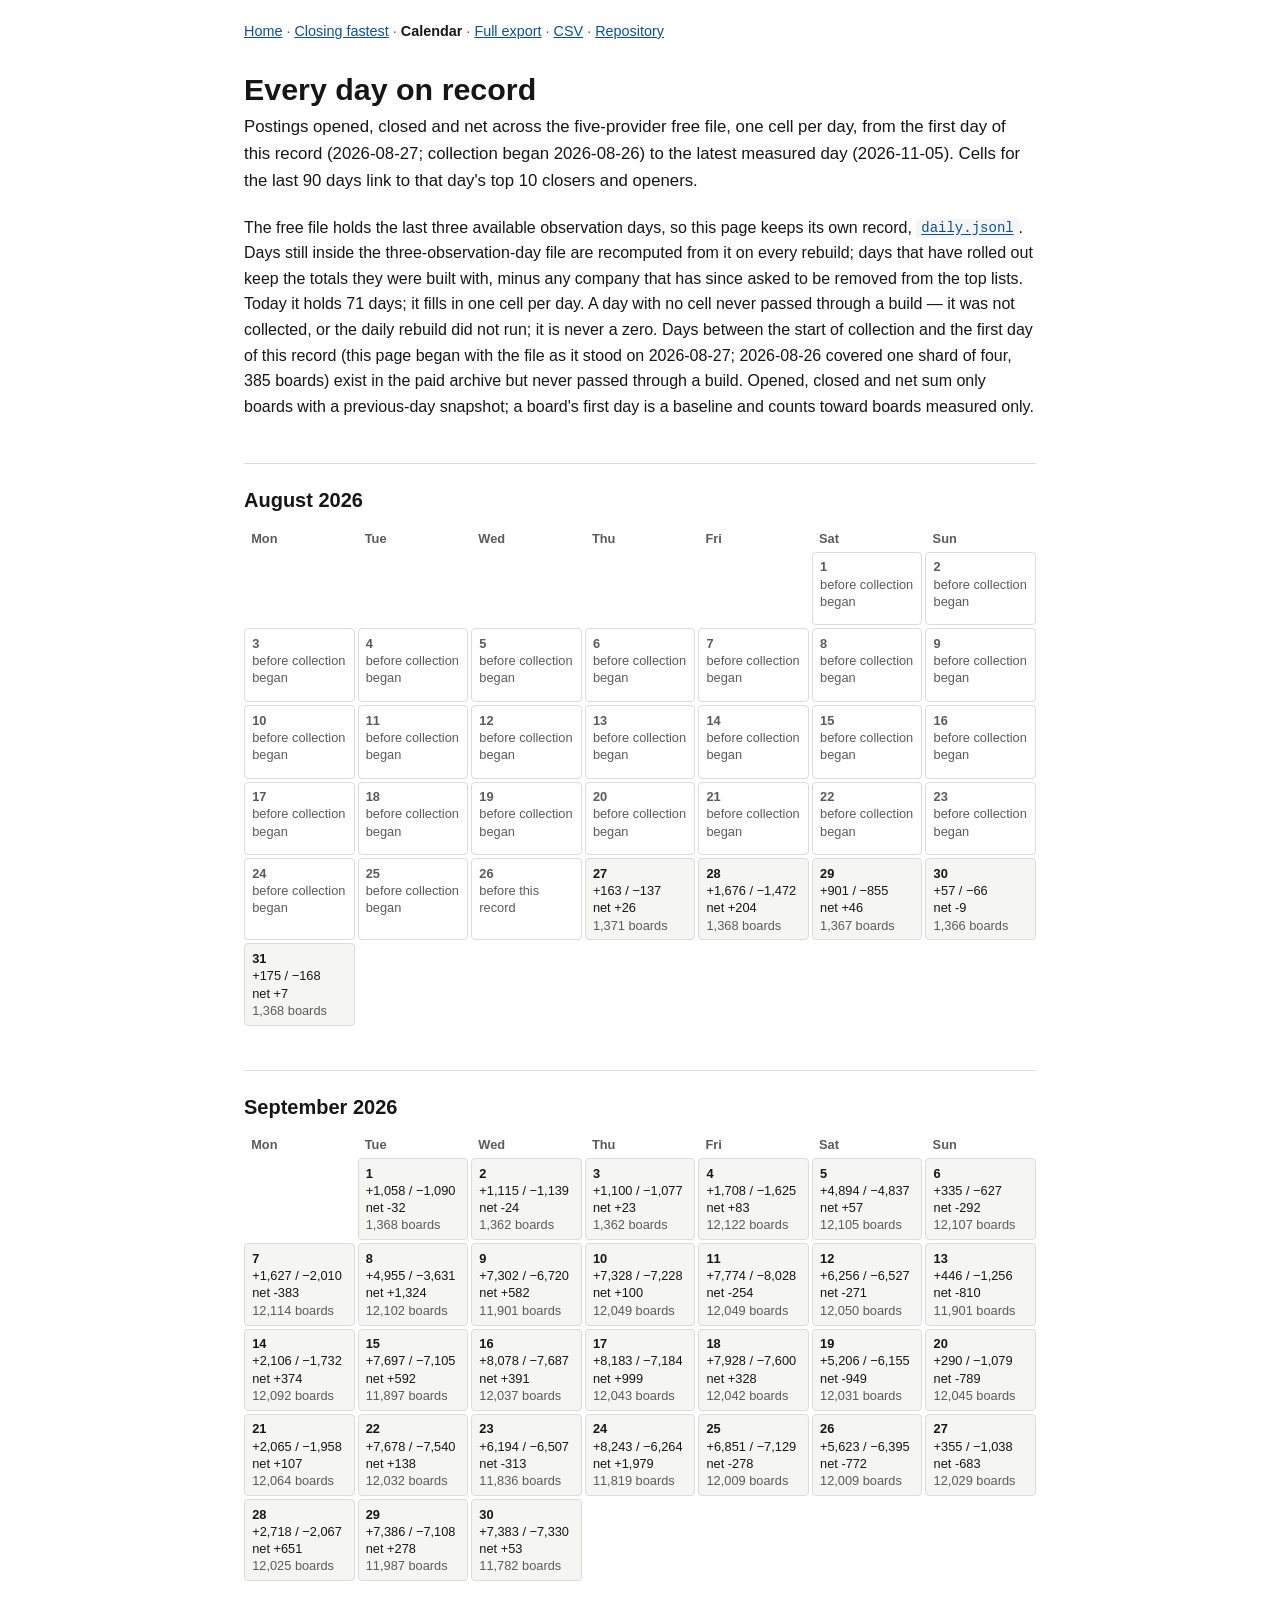
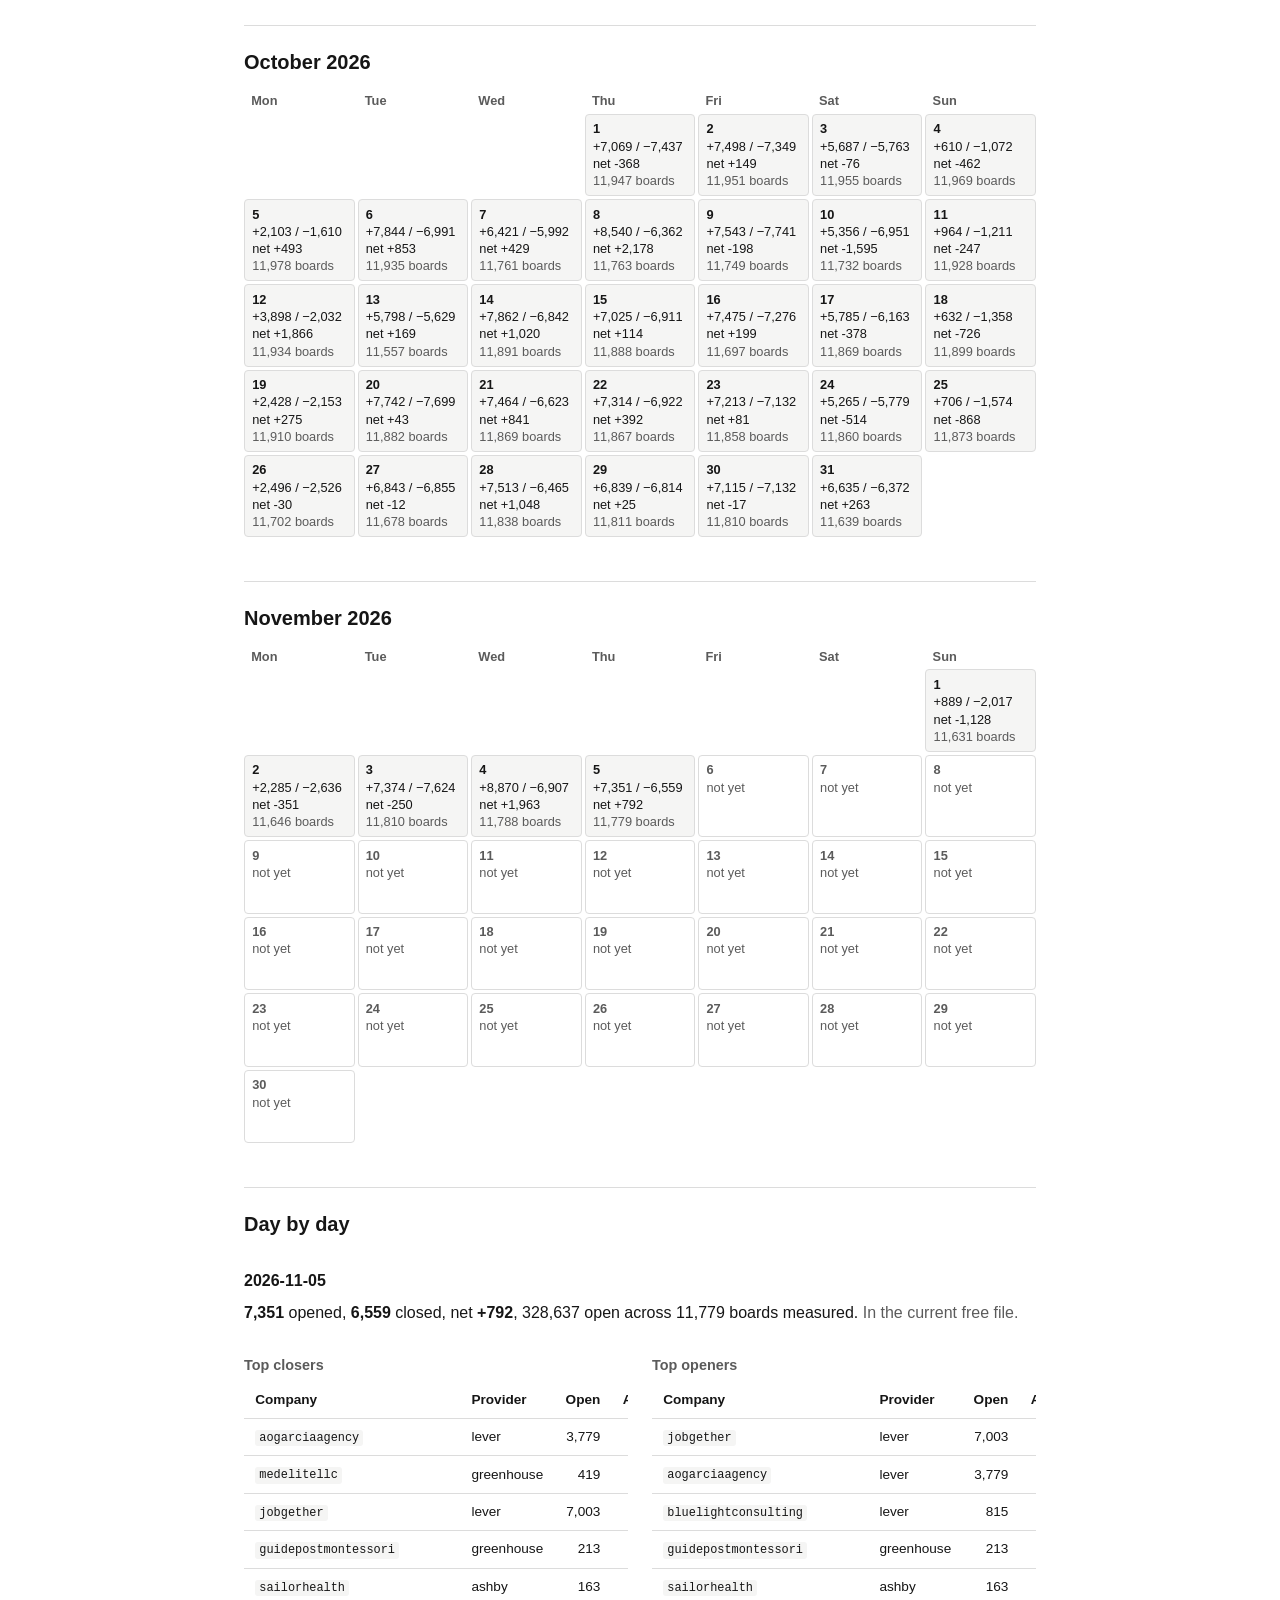
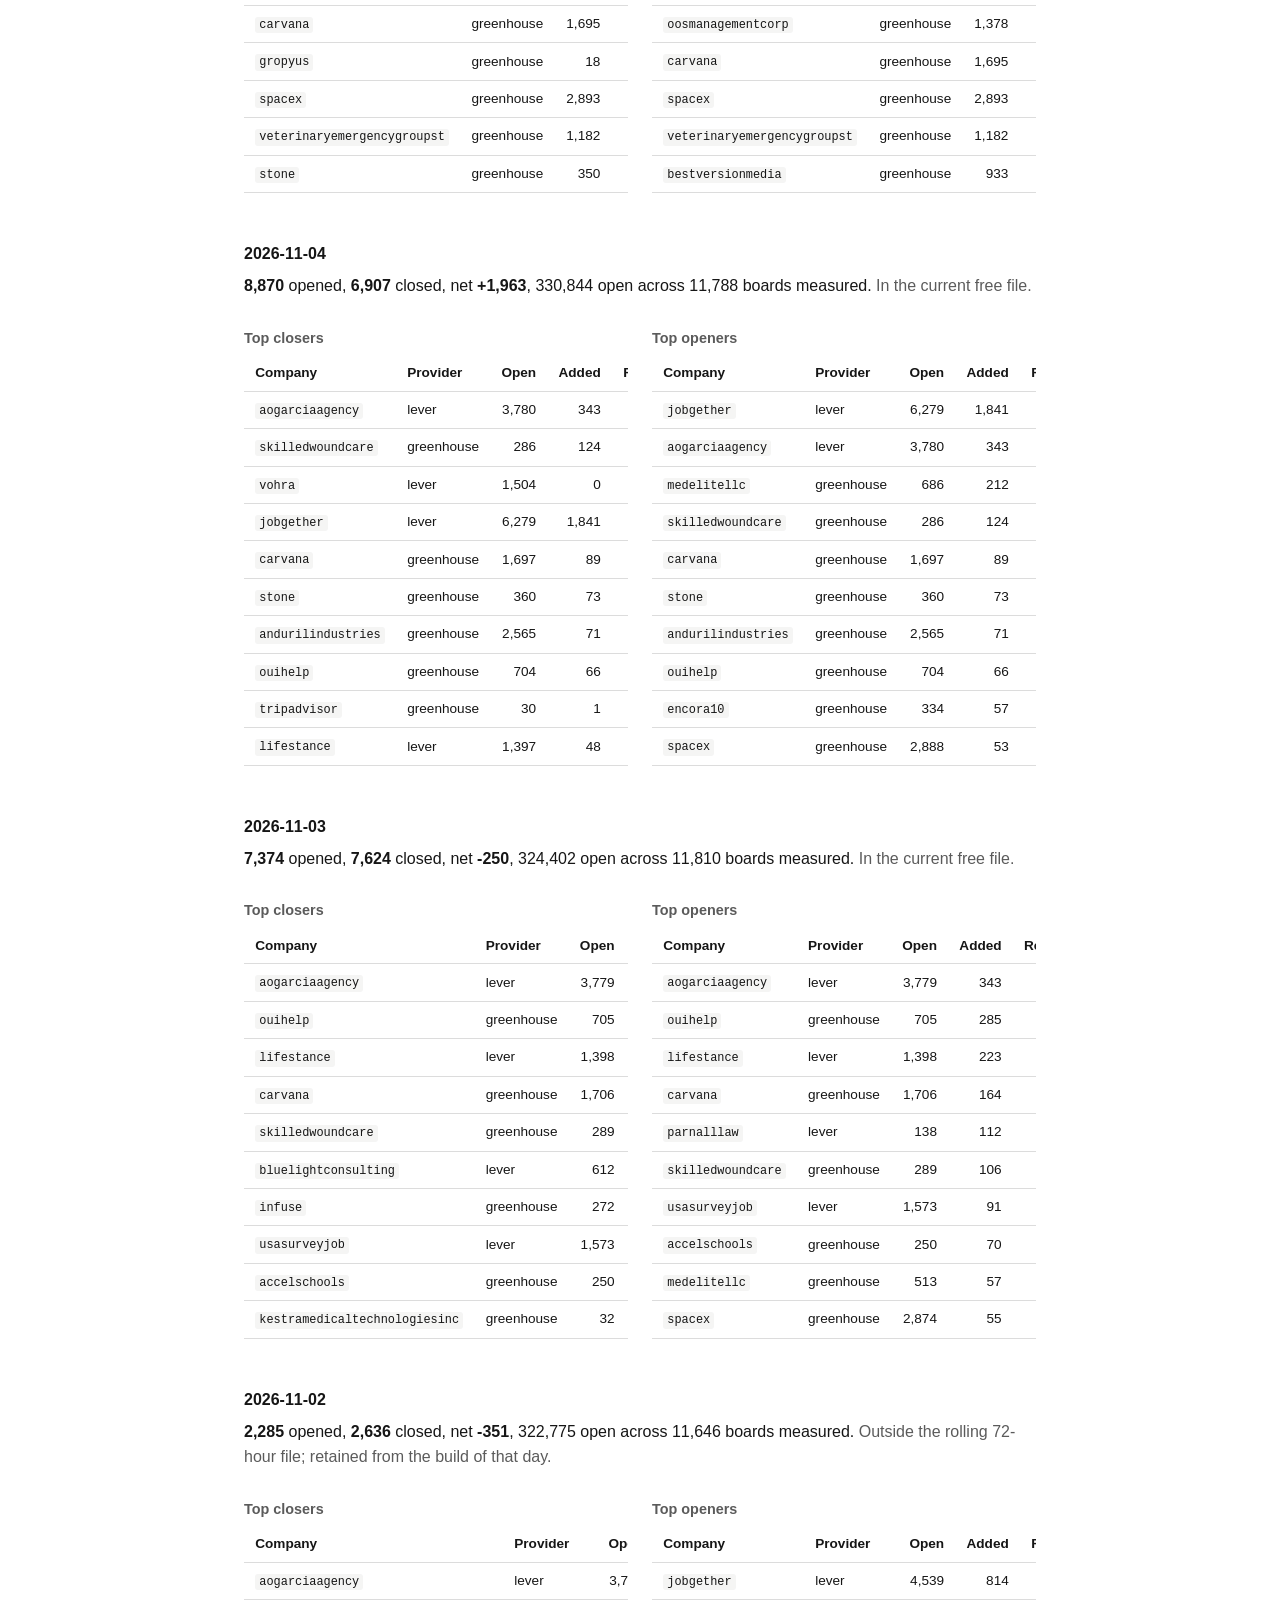
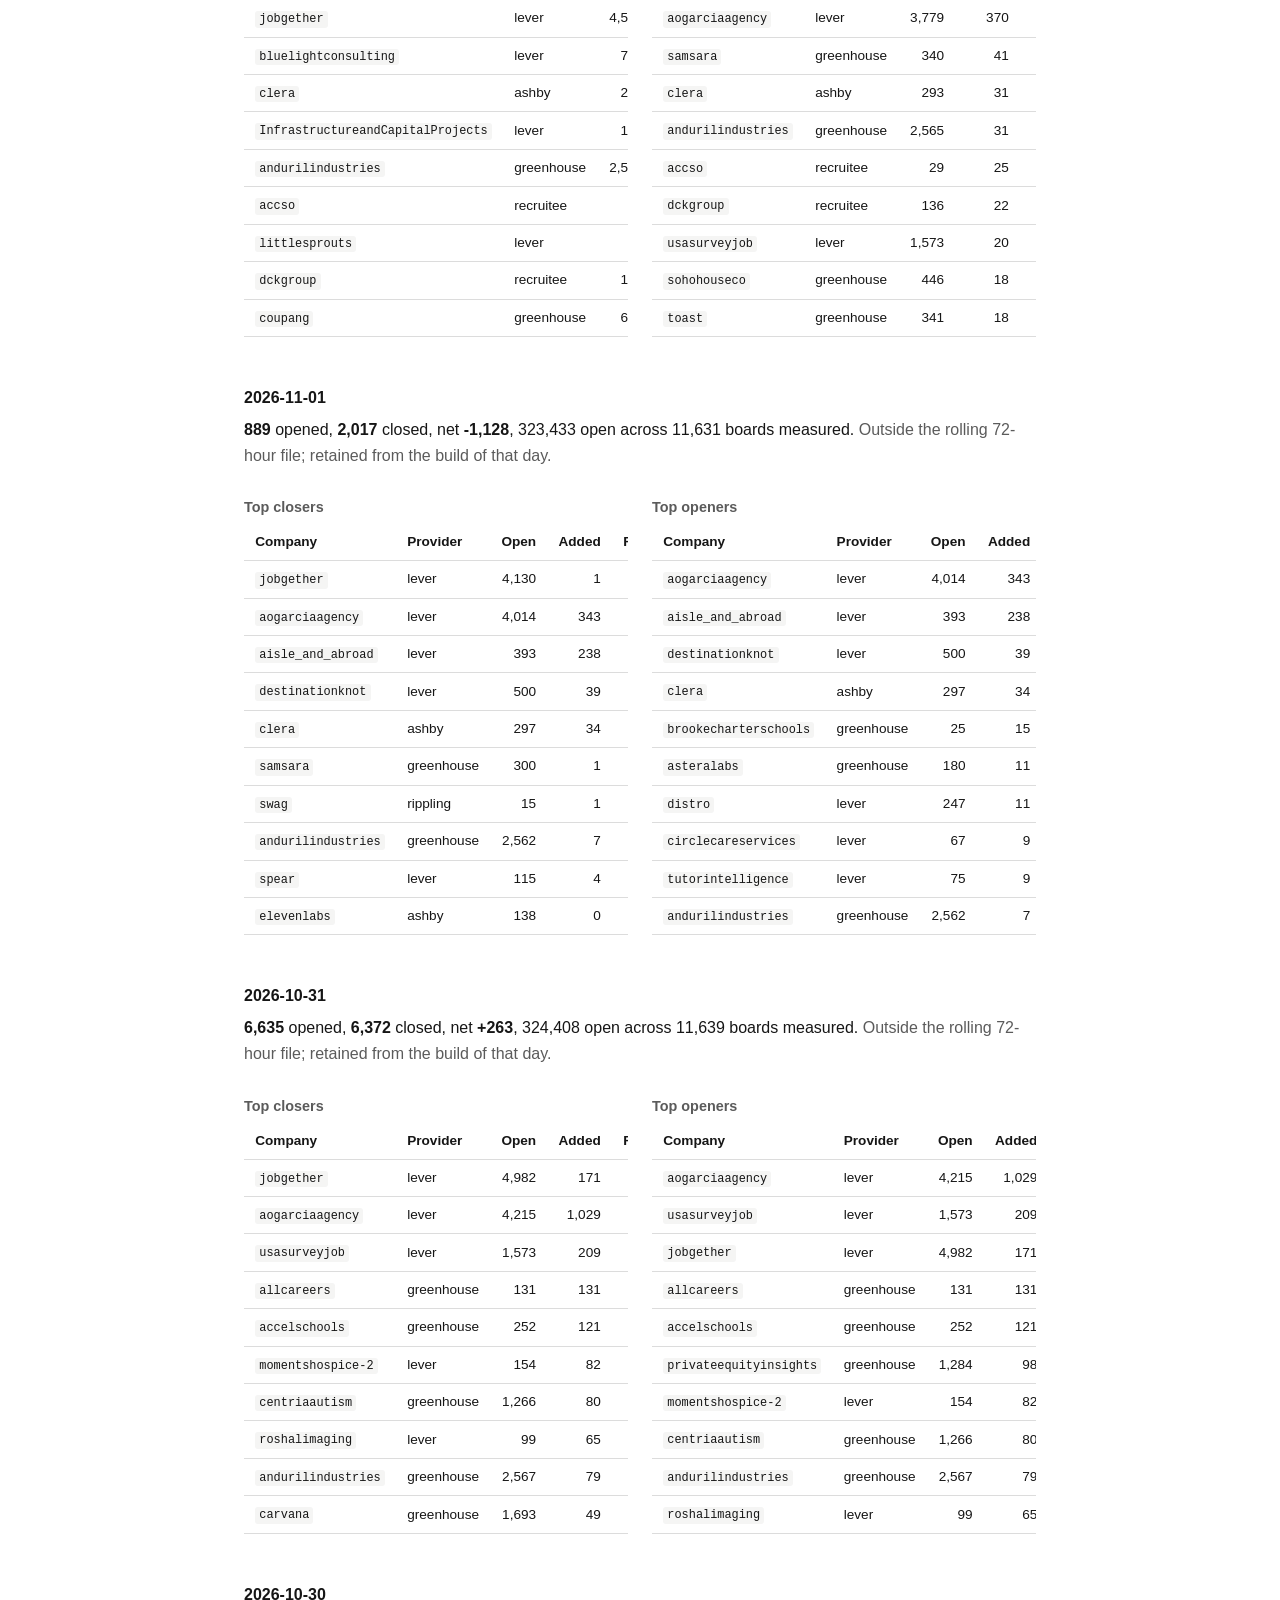
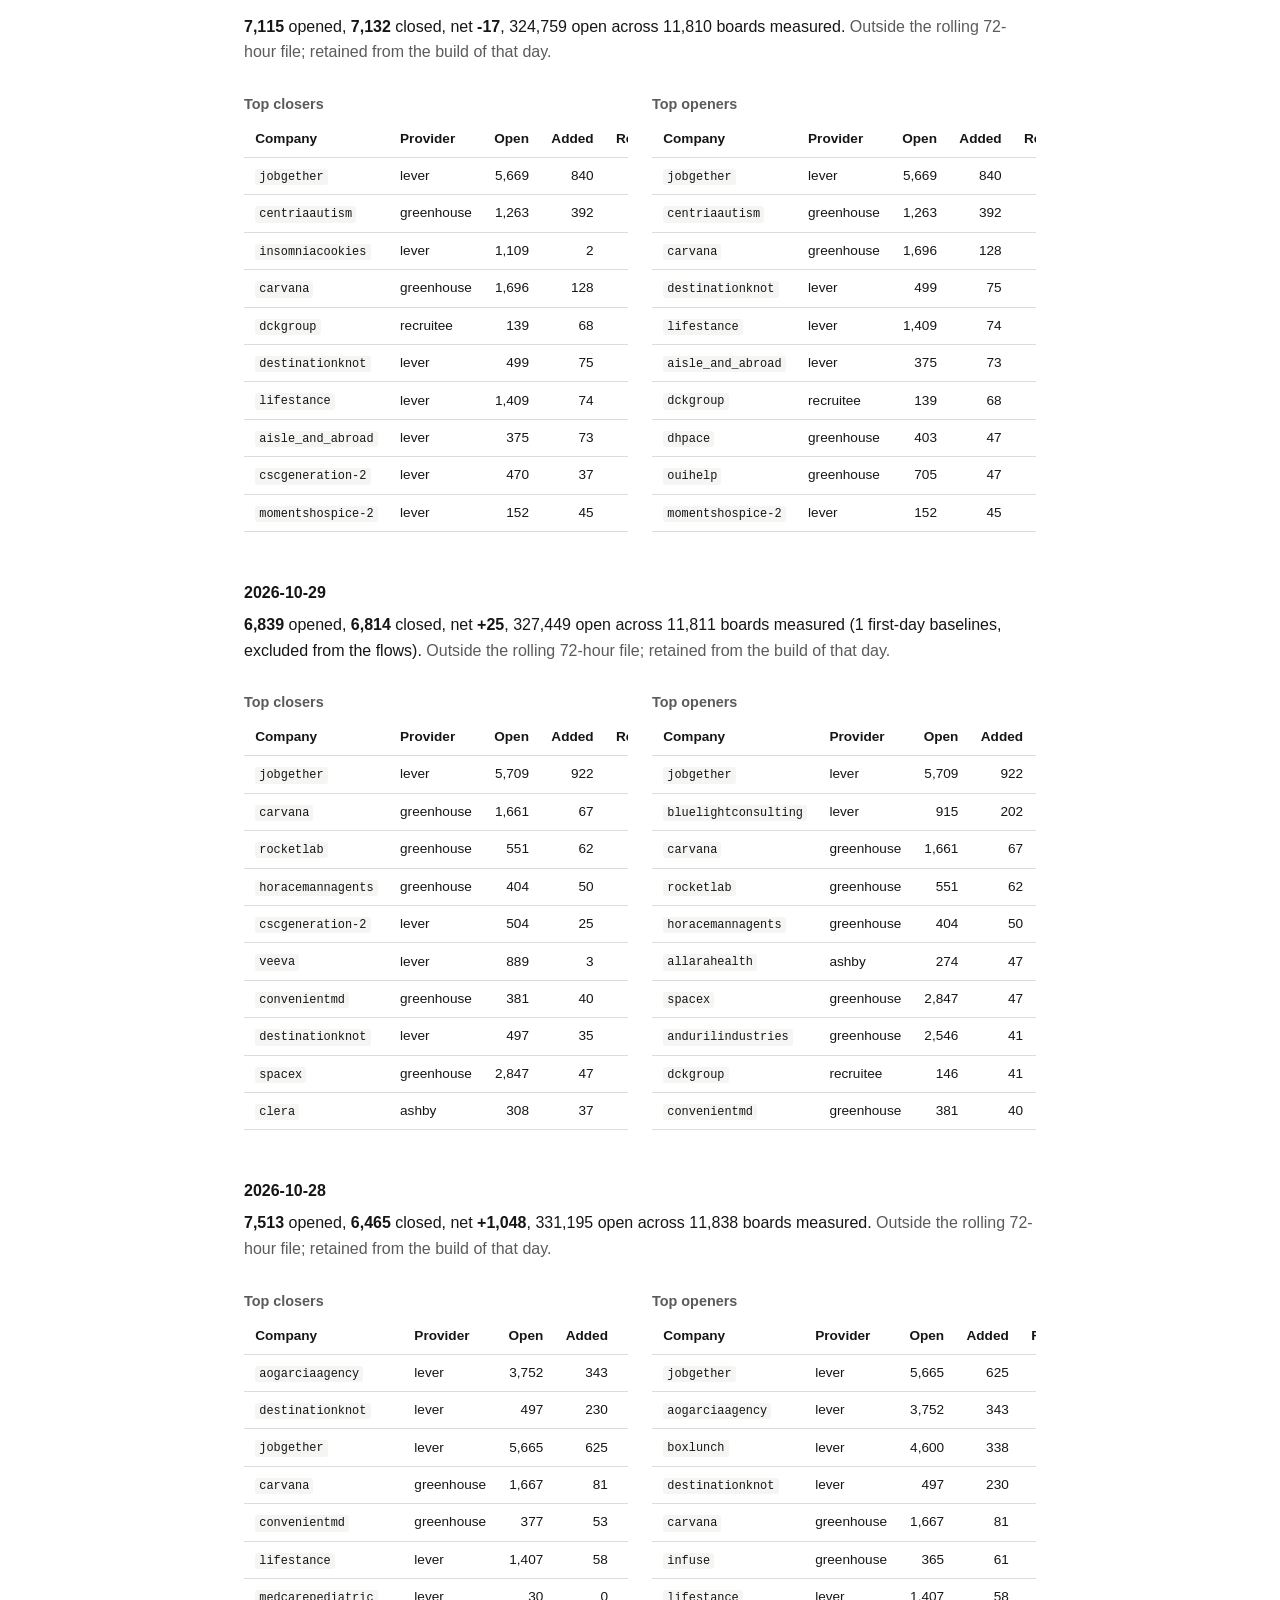
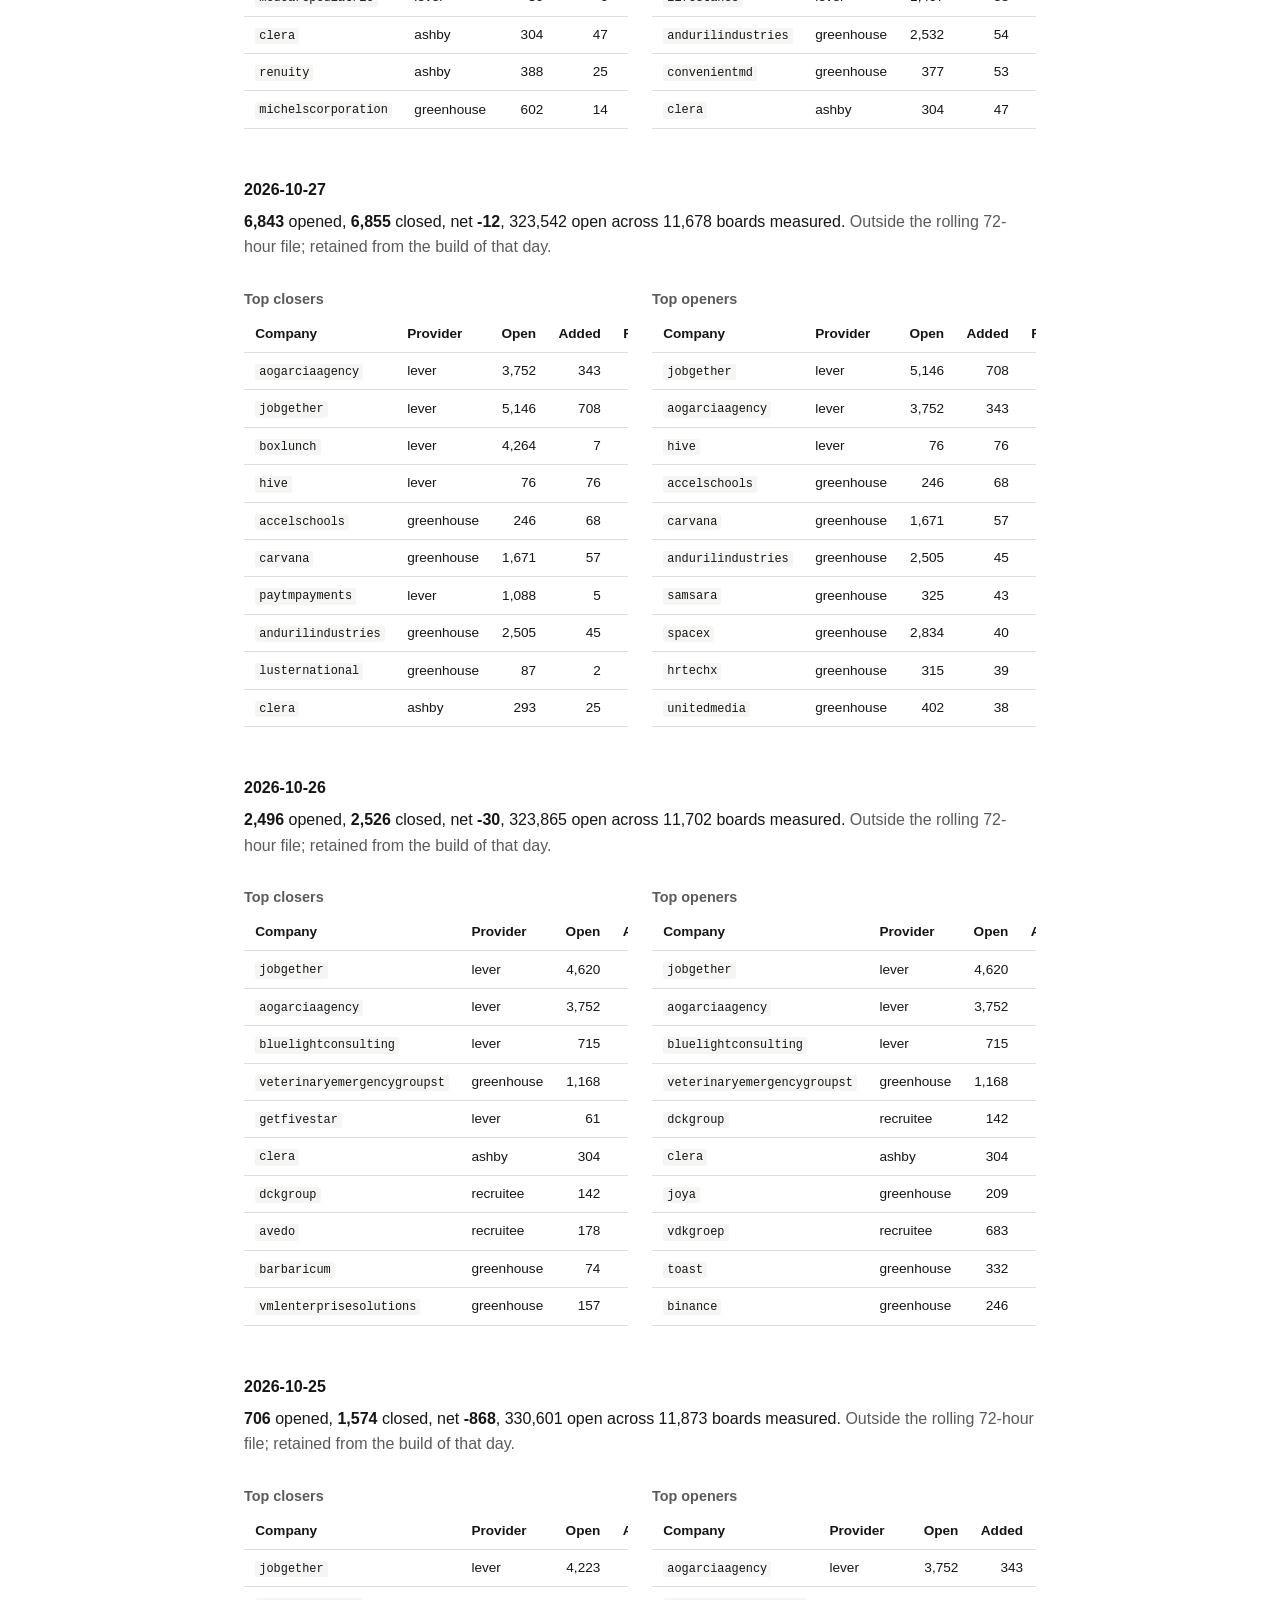
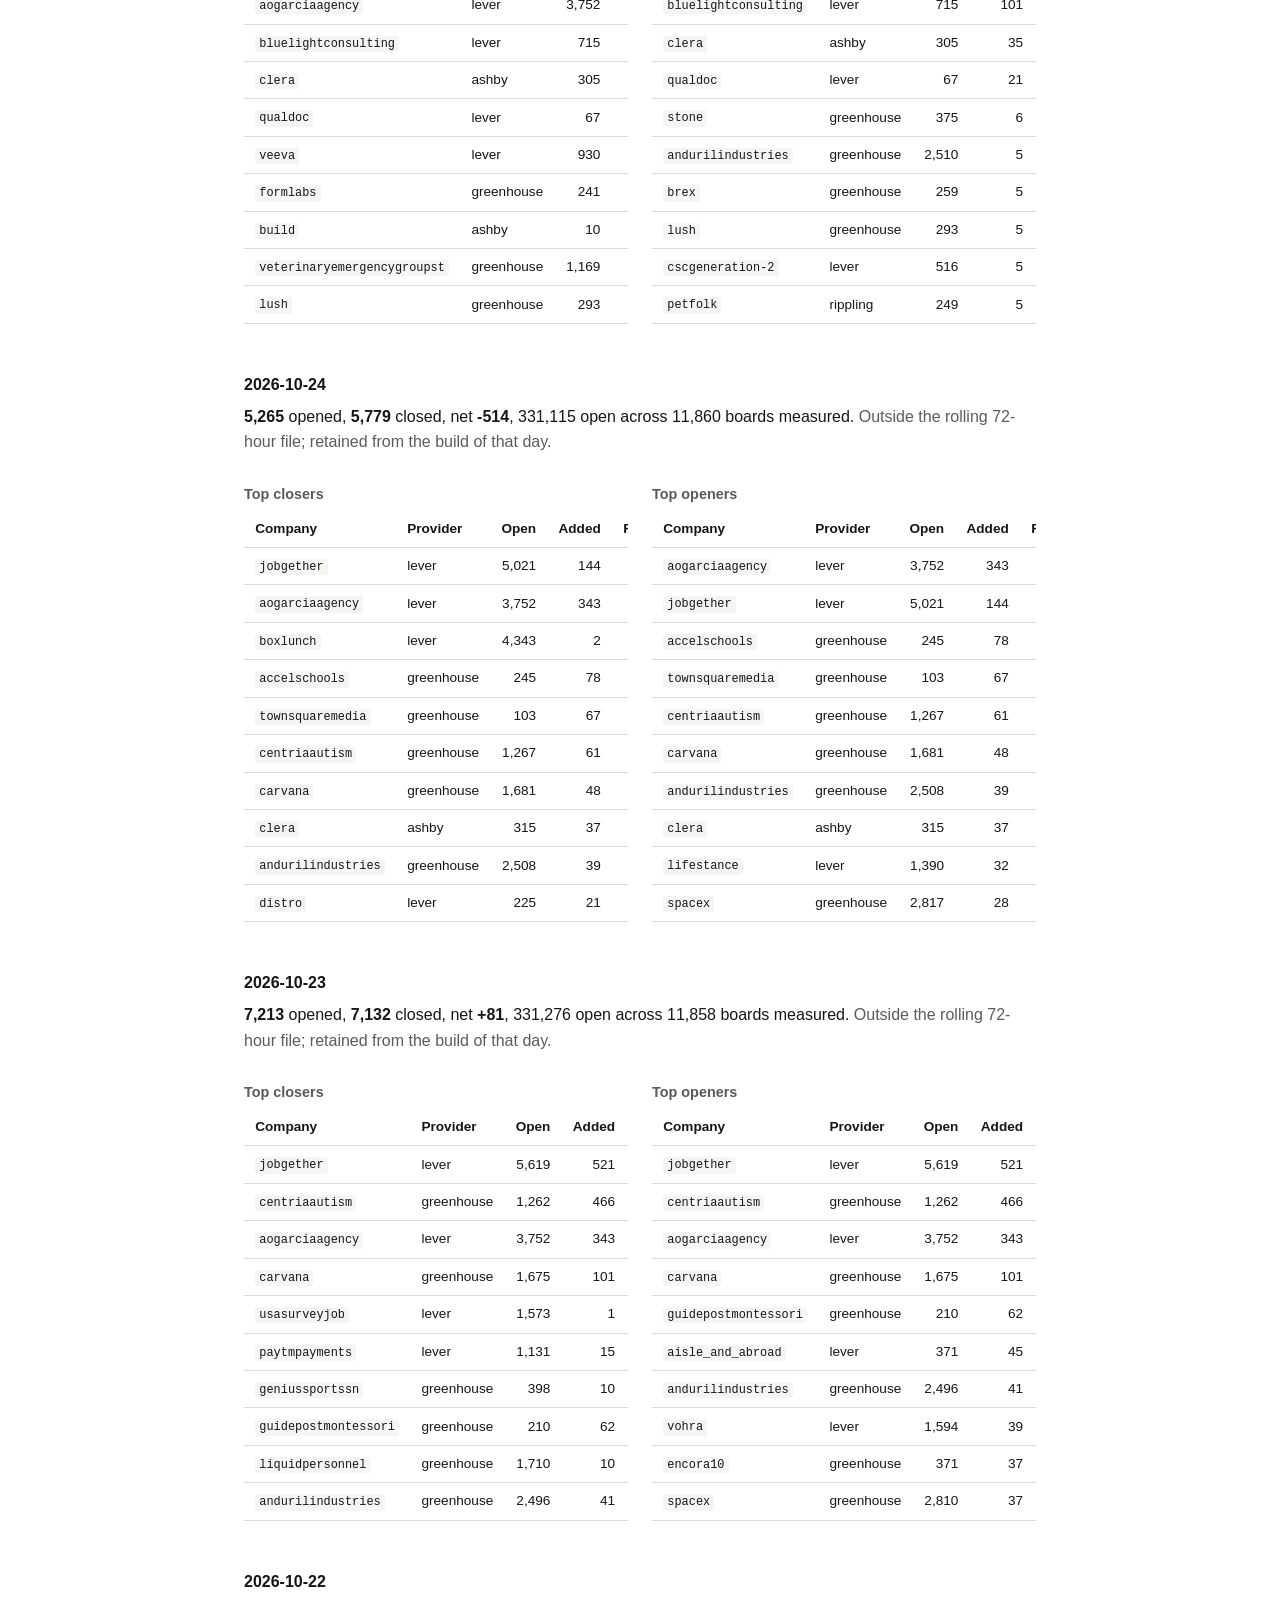
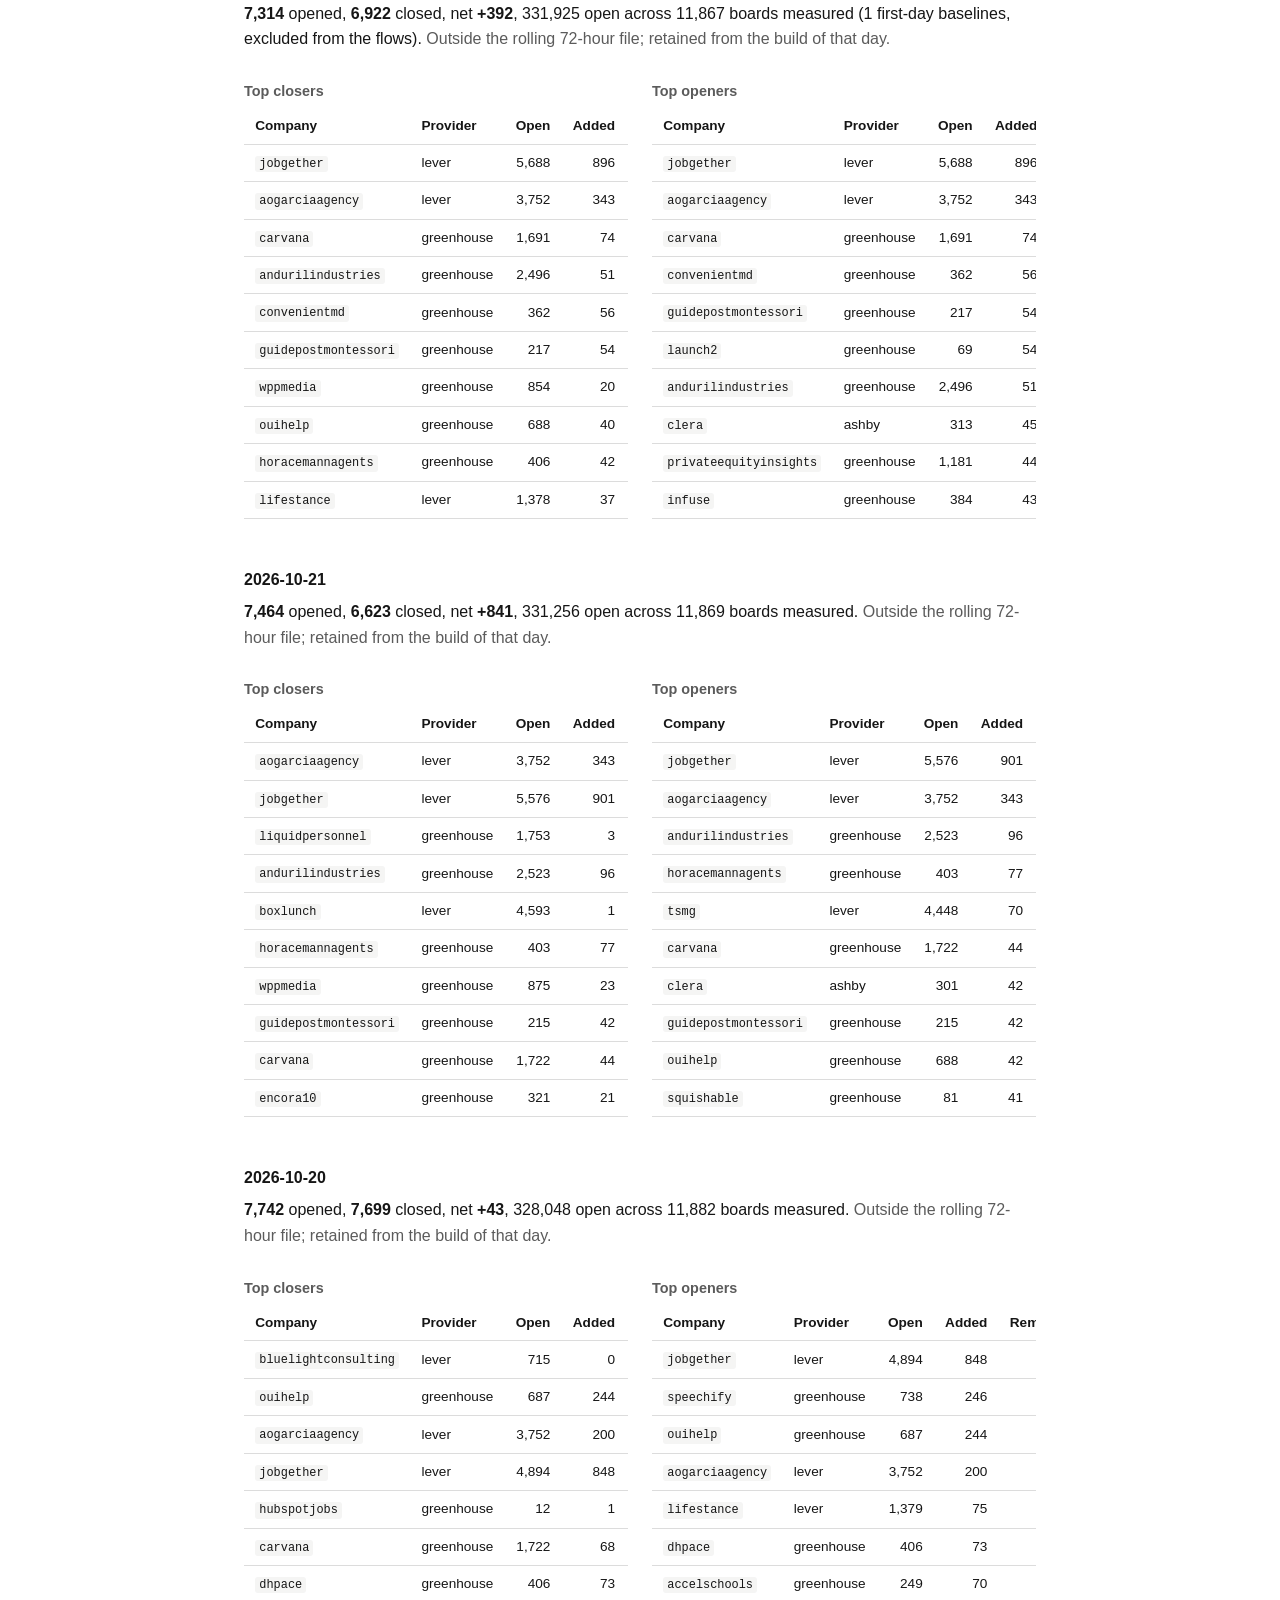
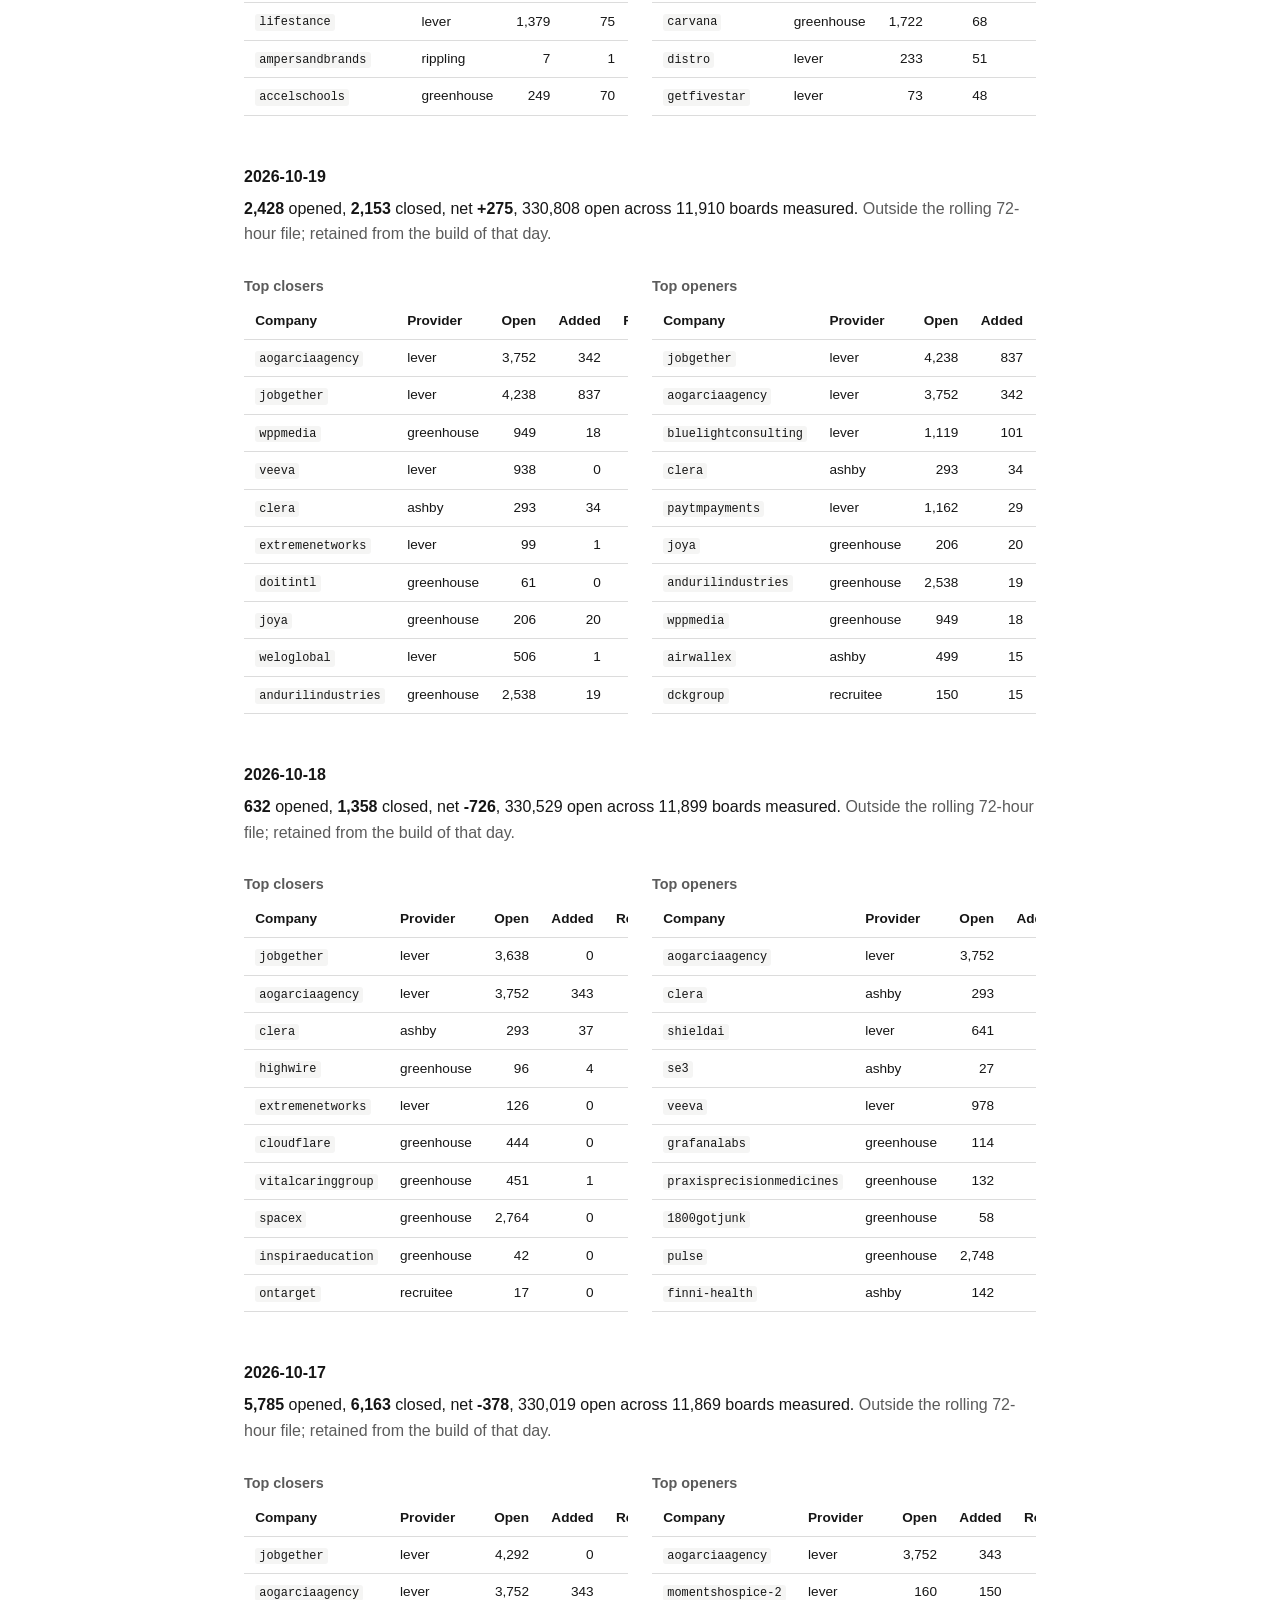
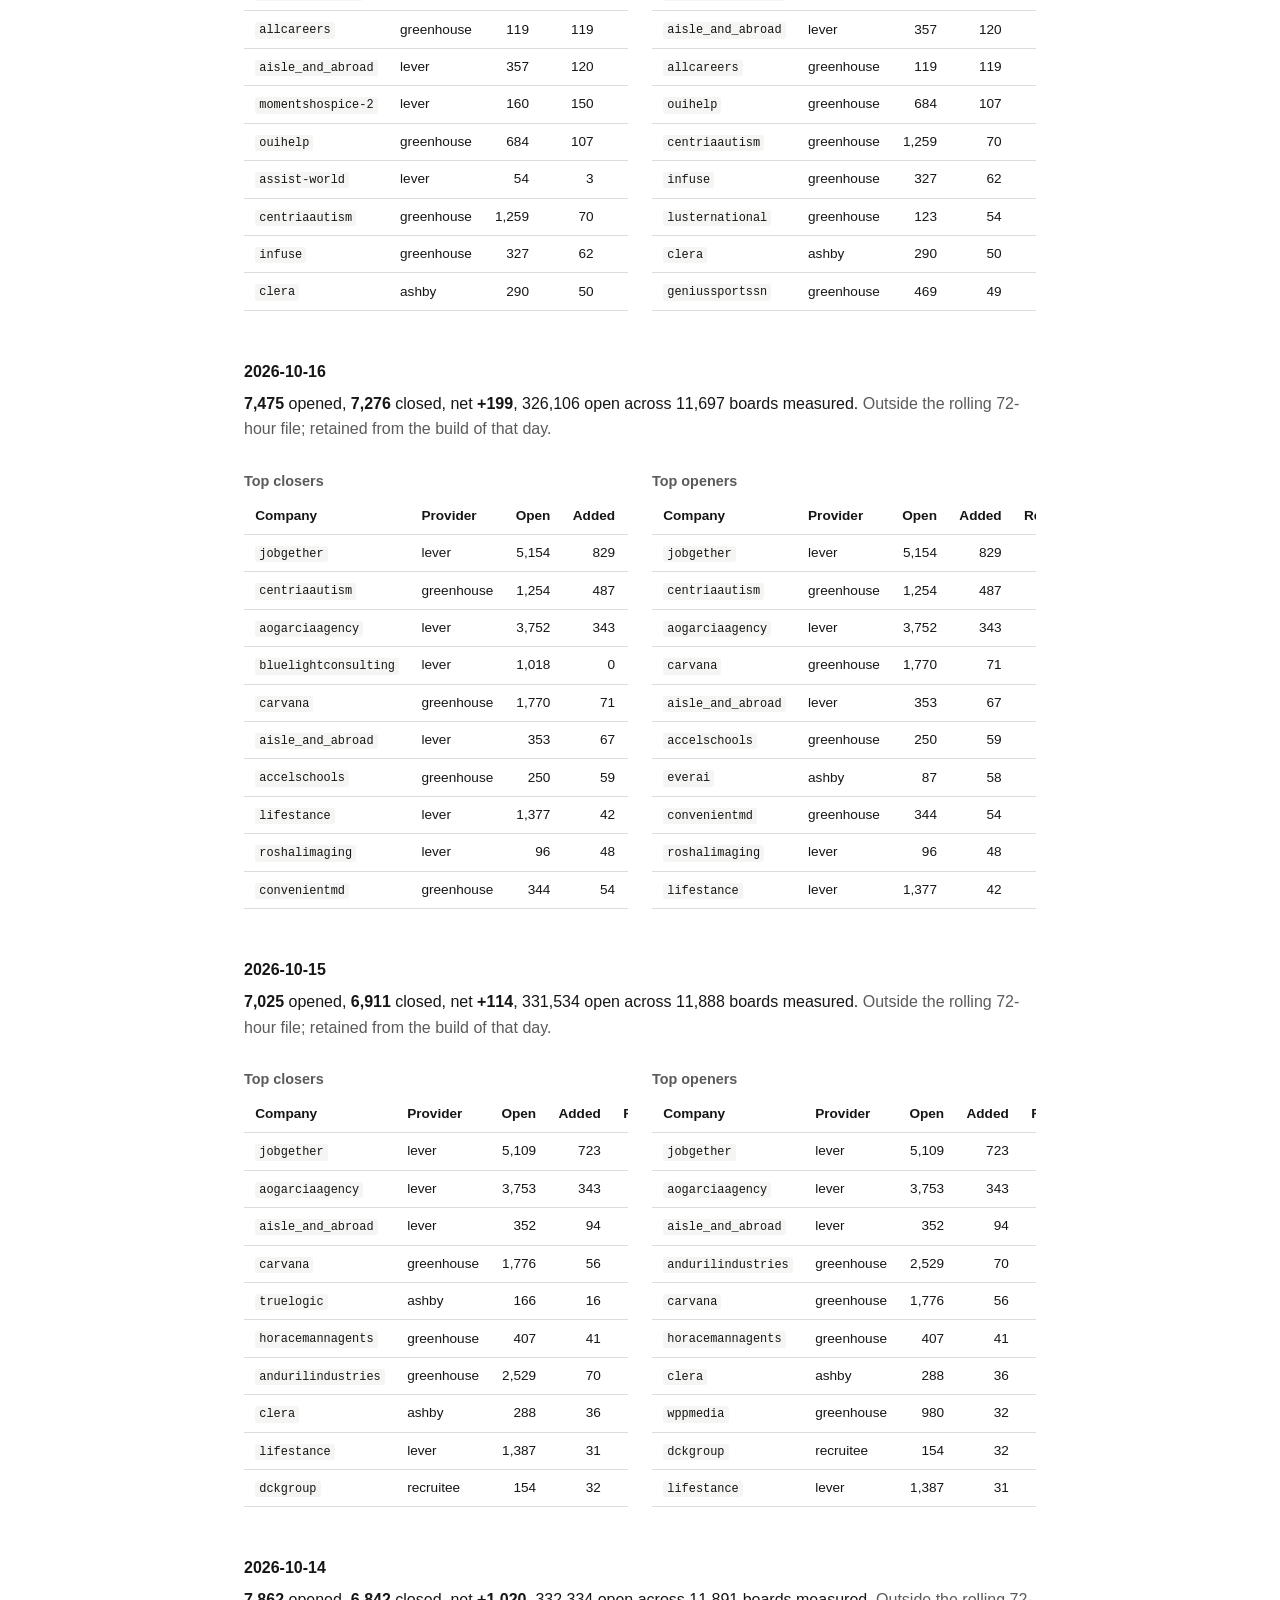
==== commit d48b8c5a: "data: refresh 72h closure sample (2026-11-05)" ====
--- a/docs/calendar.html
+++ b/docs/calendar.html
@@ -3,12 +3,12 @@
 <head>
 <meta charset="utf-8">
 <meta name="viewport" content="width=device-width, initial-scale=1">
-<title>Job postings opened and closed by day, 2026-08-27 to 2026-11-03 — hiring-closures</title>
+<title>Job postings opened and closed by day, 2026-08-27 to 2026-11-05 — hiring-closures</title>
 <meta name="description" content="A calendar of how many job postings company careers boards opened and closed each day across five ATS platforms, with the top closers and openers per day. Recomputed daily from a CC0 file of company-day counts.">
 <link rel="canonical" href="https://moonie0201.github.io/hiring-closures/calendar.html">
 <meta property="og:type" content="website">
 <meta property="og:site_name" content="hiring-closures">
-<meta property="og:title" content="Job postings opened and closed by day, 2026-08-27 to 2026-11-03 — hiring-closures">
+<meta property="og:title" content="Job postings opened and closed by day, 2026-08-27 to 2026-11-05 — hiring-closures">
 <meta property="og:description" content="A calendar of how many job postings company careers boards opened and closed each day across five ATS platforms, with the top closers and openers per day. Recomputed daily from a CC0 file of company-day counts.">
 <meta property="og:url" content="https://moonie0201.github.io/hiring-closures/calendar.html">
 <link rel="stylesheet" href="style.css">
@@ -30,13 +30,13 @@
 <h1>Every day on record</h1>
 <p class="lede">Postings opened, closed and net across the five-provider free file, one cell
 per day, from the first day of this record (2026-08-27; collection began
-2026-08-26) to the latest measured day (2026-11-03). Cells for the last 90
+2026-08-26) to the latest measured day (2026-11-05). Cells for the last 90
 days link to that day's top 10 closers and openers.</p>
 <p>The free file holds the last three available observation days, so this page keeps its own record,
 <a href="daily.jsonl"><code>daily.jsonl</code></a>. Days still inside the three-observation-day file are
 recomputed from it on every rebuild; days that have rolled out keep the totals they were
 built with, minus any company that has since asked to be removed from the top lists. Today
-it holds 69 days; it fills in one cell per day.
+it holds 71 days; it fills in one cell per day.
 A day with no cell never passed through a build — it was not collected, or the daily rebuild
 did not run; it is never a zero. Days between the start of collection and the first day of this record (this page
 began with the file as it stood on 2026-08-27; 2026-08-26 covered one shard of
@@ -50,9 +50,77 @@
 <h2>October 2026</h2>
 <div class="cal"><div class="wd">Mon</div><div class="wd">Tue</div><div class="wd">Wed</div><div class="wd">Thu</div><div class="wd">Fri</div><div class="wd">Sat</div><div class="wd">Sun</div><div class="off"></div><div class="off"></div><div class="off"></div><a class="day" href="#d-2026-10-01"><b>1</b><span>+7,069 / −7,437</span><span>net -368</span><span class="muted">11,947 boards</span></a><a class="day" href="#d-2026-10-02"><b>2</b><span>+7,498 / −7,349</span><span>net +149</span><span class="muted">11,951 boards</span></a><a class="day" href="#d-2026-10-03"><b>3</b><span>+5,687 / −5,763</span><span>net -76</span><span class="muted">11,955 boards</span></a><a class="day" href="#d-2026-10-04"><b>4</b><span>+610 / −1,072</span><span>net -462</span><span class="muted">11,969 boards</span></a><a class="day" href="#d-2026-10-05"><b>5</b><span>+2,103 / −1,610</span><span>net +493</span><span class="muted">11,978 boards</span></a><a class="day" href="#d-2026-10-06"><b>6</b><span>+7,844 / −6,991</span><span>net +853</span><span class="muted">11,935 boards</span></a><a class="day" href="#d-2026-10-07"><b>7</b><span>+6,421 / −5,992</span><span>net +429</span><span class="muted">11,761 boards</span></a><a class="day" href="#d-2026-10-08"><b>8</b><span>+8,540 / −6,362</span><span>net +2,178</span><span class="muted">11,763 boards</span></a><a class="day" href="#d-2026-10-09"><b>9</b><span>+7,543 / −7,741</span><span>net -198</span><span class="muted">11,749 boards</span></a><a class="day" href="#d-2026-10-10"><b>10</b><span>+5,356 / −6,951</span><span>net -1,595</span><span class="muted">11,732 boards</span></a><a class="day" href="#d-2026-10-11"><b>11</b><span>+964 / −1,211</span><span>net -247</span><span class="muted">11,928 boards</span></a><a class="day" href="#d-2026-10-12"><b>12</b><span>+3,898 / −2,032</span><span>net +1,866</span><span class="muted">11,934 boards</span></a><a class="day" href="#d-2026-10-13"><b>13</b><span>+5,798 / −5,629</span><span>net +169</span><span class="muted">11,557 boards</span></a><a class="day" href="#d-2026-10-14"><b>14</b><span>+7,862 / −6,842</span><span>net +1,020</span><span class="muted">11,891 boards</span></a><a class="day" href="#d-2026-10-15"><b>15</b><span>+7,025 / −6,911</span><span>net +114</span><span class="muted">11,888 boards</span></a><a class="day" href="#d-2026-10-16"><b>16</b><span>+7,475 / −7,276</span><span>net +199</span><span class="muted">11,697 boards</span></a><a class="day" href="#d-2026-10-17"><b>17</b><span>+5,785 / −6,163</span><span>net -378</span><span class="muted">11,869 boards</span></a><a class="day" href="#d-2026-10-18"><b>18</b><span>+632 / −1,358</span><span>net -726</span><span class="muted">11,899 boards</span></a><a class="day" href="#d-2026-10-19"><b>19</b><span>+2,428 / −2,153</span><span>net +275</span><span class="muted">11,910 boards</span></a><a class="day" href="#d-2026-10-20"><b>20</b><span>+7,742 / −7,699</span><span>net +43</span><span class="muted">11,882 boards</span></a><a class="day" href="#d-2026-10-21"><b>21</b><span>+7,464 / −6,623</span><span>net +841</span><span class="muted">11,869 boards</span></a><a class="day" href="#d-2026-10-22"><b>22</b><span>+7,314 / −6,922</span><span>net +392</span><span class="muted">11,867 boards</span></a><a class="day" href="#d-2026-10-23"><b>23</b><span>+7,213 / −7,132</span><span>net +81</span><span class="muted">11,858 boards</span></a><a class="day" href="#d-2026-10-24"><b>24</b><span>+5,265 / −5,779</span><span>net -514</span><span class="muted">11,860 boards</span></a><a class="day" href="#d-2026-10-25"><b>25</b><span>+706 / −1,574</span><span>net -868</span><span class="muted">11,873 boards</span></a><a class="day" href="#d-2026-10-26"><b>26</b><span>+2,496 / −2,526</span><span>net -30</span><span class="muted">11,702 boards</span></a><a class="day" href="#d-2026-10-27"><b>27</b><span>+6,843 / −6,855</span><span>net -12</span><span class="muted">11,678 boards</span></a><a class="day" href="#d-2026-10-28"><b>28</b><span>+7,513 / −6,465</span><span>net +1,048</span><span class="muted">11,838 boards</span></a><a class="day" href="#d-2026-10-29"><b>29</b><span>+6,839 / −6,814</span><span>net +25</span><span class="muted">11,811 boards</span></a><a class="day" href="#d-2026-10-30"><b>30</b><span>+7,115 / −7,132</span><span>net -17</span><span class="muted">11,810 boards</span></a><a class="day" href="#d-2026-10-31"><b>31</b><span>+6,635 / −6,372</span><span>net +263</span><span class="muted">11,639 boards</span></a></div>
 <h2>November 2026</h2>
-<div class="cal"><div class="wd">Mon</div><div class="wd">Tue</div><div class="wd">Wed</div><div class="wd">Thu</div><div class="wd">Fri</div><div class="wd">Sat</div><div class="wd">Sun</div><div class="off"></div><div class="off"></div><div class="off"></div><div class="off"></div><div class="off"></div><div class="off"></div><a class="day" href="#d-2026-11-01"><b>1</b><span>+889 / −2,017</span><span>net -1,128</span><span class="muted">11,631 boards</span></a><a class="day" href="#d-2026-11-02"><b>2</b><span>+2,285 / −2,636</span><span>net -351</span><span class="muted">11,646 boards</span></a><a class="day" href="#d-2026-11-03"><b>3</b><span>+7,374 / −7,624</span><span>net -250</span><span class="muted">11,810 boards</span></a><div class="none"><b>4</b><span>not yet</span></div><div class="none"><b>5</b><span>not yet</span></div><div class="none"><b>6</b><span>not yet</span></div><div class="none"><b>7</b><span>not yet</span></div><div class="none"><b>8</b><span>not yet</span></div><div class="none"><b>9</b><span>not yet</span></div><div class="none"><b>10</b><span>not yet</span></div><div class="none"><b>11</b><span>not yet</span></div><div class="none"><b>12</b><span>not yet</span></div><div class="none"><b>13</b><span>not yet</span></div><div class="none"><b>14</b><span>not yet</span></div><div class="none"><b>15</b><span>not yet</span></div><div class="none"><b>16</b><span>not yet</span></div><div class="none"><b>17</b><span>not yet</span></div><div class="none"><b>18</b><span>not yet</span></div><div class="none"><b>19</b><span>not yet</span></div><div class="none"><b>20</b><span>not yet</span></div><div class="none"><b>21</b><span>not yet</span></div><div class="none"><b>22</b><span>not yet</span></div><div class="none"><b>23</b><span>not yet</span></div><div class="none"><b>24</b><span>not yet</span></div><div class="none"><b>25</b><span>not yet</span></div><div class="none"><b>26</b><span>not yet</span></div><div class="none"><b>27</b><span>not yet</span></div><div class="none"><b>28</b><span>not yet</span></div><div class="none"><b>29</b><span>not yet</span></div><div class="none"><b>30</b><span>not yet</span></div></div>
+<div class="cal"><div class="wd">Mon</div><div class="wd">Tue</div><div class="wd">Wed</div><div class="wd">Thu</div><div class="wd">Fri</div><div class="wd">Sat</div><div class="wd">Sun</div><div class="off"></div><div class="off"></div><div class="off"></div><div class="off"></div><div class="off"></div><div class="off"></div><a class="day" href="#d-2026-11-01"><b>1</b><span>+889 / −2,017</span><span>net -1,128</span><span class="muted">11,631 boards</span></a><a class="day" href="#d-2026-11-02"><b>2</b><span>+2,285 / −2,636</span><span>net -351</span><span class="muted">11,646 boards</span></a><a class="day" href="#d-2026-11-03"><b>3</b><span>+7,374 / −7,624</span><span>net -250</span><span class="muted">11,810 boards</span></a><a class="day" href="#d-2026-11-04"><b>4</b><span>+8,870 / −6,907</span><span>net +1,963</span><span class="muted">11,788 boards</span></a><a class="day" href="#d-2026-11-05"><b>5</b><span>+7,351 / −6,559</span><span>net +792</span><span class="muted">11,779 boards</span></a><div class="none"><b>6</b><span>not yet</span></div><div class="none"><b>7</b><span>not yet</span></div><div class="none"><b>8</b><span>not yet</span></div><div class="none"><b>9</b><span>not yet</span></div><div class="none"><b>10</b><span>not yet</span></div><div class="none"><b>11</b><span>not yet</span></div><div class="none"><b>12</b><span>not yet</span></div><div class="none"><b>13</b><span>not yet</span></div><div class="none"><b>14</b><span>not yet</span></div><div class="none"><b>15</b><span>not yet</span></div><div class="none"><b>16</b><span>not yet</span></div><div class="none"><b>17</b><span>not yet</span></div><div class="none"><b>18</b><span>not yet</span></div><div class="none"><b>19</b><span>not yet</span></div><div class="none"><b>20</b><span>not yet</span></div><div class="none"><b>21</b><span>not yet</span></div><div class="none"><b>22</b><span>not yet</span></div><div class="none"><b>23</b><span>not yet</span></div><div class="none"><b>24</b><span>not yet</span></div><div class="none"><b>25</b><span>not yet</span></div><div class="none"><b>26</b><span>not yet</span></div><div class="none"><b>27</b><span>not yet</span></div><div class="none"><b>28</b><span>not yet</span></div><div class="none"><b>29</b><span>not yet</span></div><div class="none"><b>30</b><span>not yet</span></div></div>
 
 <h2 id="days">Day by day</h2>
+<section id="d-2026-11-05">
+<h3>2026-11-05</h3>
+<p><strong>7,351</strong> opened, <strong>6,559</strong> closed,
+net <strong>+792</strong>, 328,637 open across 11,779 boards
+measured. <span class="muted">In the current free file.</span></p>
+<div class="two">
+<div><h4>Top closers</h4><div class="tw"><table><thead><tr><th class="">Company</th><th class="">Provider</th><th class="n">Open</th><th class="n">Added</th><th class="n">Removed</th></tr></thead>
+<tbody>
+<tr><td class=""><code>aogarciaagency</code></td><td class="">lever</td><td class="n">3,779</td><td class="n">343</td><td class="n">344</td></tr>
+<tr><td class=""><code>medelitellc</code></td><td class="">greenhouse</td><td class="n">419</td><td class="n">1</td><td class="n">268</td></tr>
+<tr><td class=""><code>jobgether</code></td><td class="">lever</td><td class="n">7,003</td><td class="n">844</td><td class="n">120</td></tr>
+<tr><td class=""><code>guidepostmontessori</code></td><td class="">greenhouse</td><td class="n">213</td><td class="n">125</td><td class="n">116</td></tr>
+<tr><td class=""><code>sailorhealth</code></td><td class="">ashby</td><td class="n">163</td><td class="n">117</td><td class="n">110</td></tr>
+<tr><td class=""><code>carvana</code></td><td class="">greenhouse</td><td class="n">1,695</td><td class="n">66</td><td class="n">68</td></tr>
+<tr><td class=""><code>gropyus</code></td><td class="">greenhouse</td><td class="n">18</td><td class="n">0</td><td class="n">61</td></tr>
+<tr><td class=""><code>spacex</code></td><td class="">greenhouse</td><td class="n">2,893</td><td class="n">47</td><td class="n">42</td></tr>
+<tr><td class=""><code>veterinaryemergencygroupst</code></td><td class="">greenhouse</td><td class="n">1,182</td><td class="n">46</td><td class="n">42</td></tr>
+<tr><td class=""><code>stone</code></td><td class="">greenhouse</td><td class="n">350</td><td class="n">31</td><td class="n">41</td></tr>
+</tbody></table></div></div>
+<div><h4>Top openers</h4><div class="tw"><table><thead><tr><th class="">Company</th><th class="">Provider</th><th class="n">Open</th><th class="n">Added</th><th class="n">Removed</th></tr></thead>
+<tbody>
+<tr><td class=""><code>jobgether</code></td><td class="">lever</td><td class="n">7,003</td><td class="n">844</td><td class="n">120</td></tr>
+<tr><td class=""><code>aogarciaagency</code></td><td class="">lever</td><td class="n">3,779</td><td class="n">343</td><td class="n">344</td></tr>
+<tr><td class=""><code>bluelightconsulting</code></td><td class="">lever</td><td class="n">815</td><td class="n">203</td><td class="n">0</td></tr>
+<tr><td class=""><code>guidepostmontessori</code></td><td class="">greenhouse</td><td class="n">213</td><td class="n">125</td><td class="n">116</td></tr>
+<tr><td class=""><code>sailorhealth</code></td><td class="">ashby</td><td class="n">163</td><td class="n">117</td><td class="n">110</td></tr>
+<tr><td class=""><code>oosmanagementcorp</code></td><td class="">greenhouse</td><td class="n">1,378</td><td class="n">84</td><td class="n">0</td></tr>
+<tr><td class=""><code>carvana</code></td><td class="">greenhouse</td><td class="n">1,695</td><td class="n">66</td><td class="n">68</td></tr>
+<tr><td class=""><code>spacex</code></td><td class="">greenhouse</td><td class="n">2,893</td><td class="n">47</td><td class="n">42</td></tr>
+<tr><td class=""><code>veterinaryemergencygroupst</code></td><td class="">greenhouse</td><td class="n">1,182</td><td class="n">46</td><td class="n">42</td></tr>
+<tr><td class=""><code>bestversionmedia</code></td><td class="">greenhouse</td><td class="n">933</td><td class="n">41</td><td class="n">25</td></tr>
+</tbody></table></div></div>
+</div>
+</section>
+<section id="d-2026-11-04">
+<h3>2026-11-04</h3>
+<p><strong>8,870</strong> opened, <strong>6,907</strong> closed,
+net <strong>+1,963</strong>, 330,844 open across 11,788 boards
+measured. <span class="muted">In the current free file.</span></p>
+<div class="two">
+<div><h4>Top closers</h4><div class="tw"><table><thead><tr><th class="">Company</th><th class="">Provider</th><th class="n">Open</th><th class="n">Added</th><th class="n">Removed</th></tr></thead>
+<tbody>
+<tr><td class=""><code>aogarciaagency</code></td><td class="">lever</td><td class="n">3,780</td><td class="n">343</td><td class="n">342</td></tr>
+<tr><td class=""><code>skilledwoundcare</code></td><td class="">greenhouse</td><td class="n">286</td><td class="n">124</td><td class="n">127</td></tr>
+<tr><td class=""><code>vohra</code></td><td class="">lever</td><td class="n">1,504</td><td class="n">0</td><td class="n">105</td></tr>
+<tr><td class=""><code>jobgether</code></td><td class="">lever</td><td class="n">6,279</td><td class="n">1,841</td><td class="n">101</td></tr>
+<tr><td class=""><code>carvana</code></td><td class="">greenhouse</td><td class="n">1,697</td><td class="n">89</td><td class="n">98</td></tr>
+<tr><td class=""><code>stone</code></td><td class="">greenhouse</td><td class="n">360</td><td class="n">73</td><td class="n">78</td></tr>
+<tr><td class=""><code>andurilindustries</code></td><td class="">greenhouse</td><td class="n">2,565</td><td class="n">71</td><td class="n">67</td></tr>
+<tr><td class=""><code>ouihelp</code></td><td class="">greenhouse</td><td class="n">704</td><td class="n">66</td><td class="n">67</td></tr>
+<tr><td class=""><code>tripadvisor</code></td><td class="">greenhouse</td><td class="n">30</td><td class="n">1</td><td class="n">53</td></tr>
+<tr><td class=""><code>lifestance</code></td><td class="">lever</td><td class="n">1,397</td><td class="n">48</td><td class="n">49</td></tr>
+</tbody></table></div></div>
+<div><h4>Top openers</h4><div class="tw"><table><thead><tr><th class="">Company</th><th class="">Provider</th><th class="n">Open</th><th class="n">Added</th><th class="n">Removed</th></tr></thead>
+<tbody>
+<tr><td class=""><code>jobgether</code></td><td class="">lever</td><td class="n">6,279</td><td class="n">1,841</td><td class="n">101</td></tr>
+<tr><td class=""><code>aogarciaagency</code></td><td class="">lever</td><td class="n">3,780</td><td class="n">343</td><td class="n">342</td></tr>
+<tr><td class=""><code>medelitellc</code></td><td class="">greenhouse</td><td class="n">686</td><td class="n">212</td><td class="n">39</td></tr>
+<tr><td class=""><code>skilledwoundcare</code></td><td class="">greenhouse</td><td class="n">286</td><td class="n">124</td><td class="n">127</td></tr>
+<tr><td class=""><code>carvana</code></td><td class="">greenhouse</td><td class="n">1,697</td><td class="n">89</td><td class="n">98</td></tr>
+<tr><td class=""><code>stone</code></td><td class="">greenhouse</td><td class="n">360</td><td class="n">73</td><td class="n">78</td></tr>
+<tr><td class=""><code>andurilindustries</code></td><td class="">greenhouse</td><td class="n">2,565</td><td class="n">71</td><td class="n">67</td></tr>
+<tr><td class=""><code>ouihelp</code></td><td class="">greenhouse</td><td class="n">704</td><td class="n">66</td><td class="n">67</td></tr>
+<tr><td class=""><code>encora10</code></td><td class="">greenhouse</td><td class="n">334</td><td class="n">57</td><td class="n">31</td></tr>
+<tr><td class=""><code>spacex</code></td><td class="">greenhouse</td><td class="n">2,888</td><td class="n">53</td><td class="n">39</td></tr>
+</tbody></table></div></div>
+</div>
+</section>
 <section id="d-2026-11-03">
 <h3>2026-11-03</h3>
 <p><strong>7,374</strong> opened, <strong>7,624</strong> closed,
@@ -91,7 +159,7 @@
 <h3>2026-11-02</h3>
 <p><strong>2,285</strong> opened, <strong>2,636</strong> closed,
 net <strong>-351</strong>, 322,775 open across 11,646 boards
-measured. <span class="muted">In the current free file.</span></p>
+measured. <span class="muted">Outside the rolling 72-hour file; retained from the build of that day.</span></p>
 <div class="two">
 <div><h4>Top closers</h4><div class="tw"><table><thead><tr><th class="">Company</th><th class="">Provider</th><th class="n">Open</th><th class="n">Added</th><th class="n">Removed</th></tr></thead>
 <tbody>
@@ -125,7 +193,7 @@
 <h3>2026-11-01</h3>
 <p><strong>889</strong> opened, <strong>2,017</strong> closed,
 net <strong>-1,128</strong>, 323,433 open across 11,631 boards
-measured. <span class="muted">In the current free file.</span></p>
+measured. <span class="muted">Outside the rolling 72-hour file; retained from the build of that day.</span></p>
 <div class="two">
 <div><h4>Top closers</h4><div class="tw"><table><thead><tr><th class="">Company</th><th class="">Provider</th><th class="n">Open</th><th class="n">Added</th><th class="n">Removed</th></tr></thead>
 <tbody>
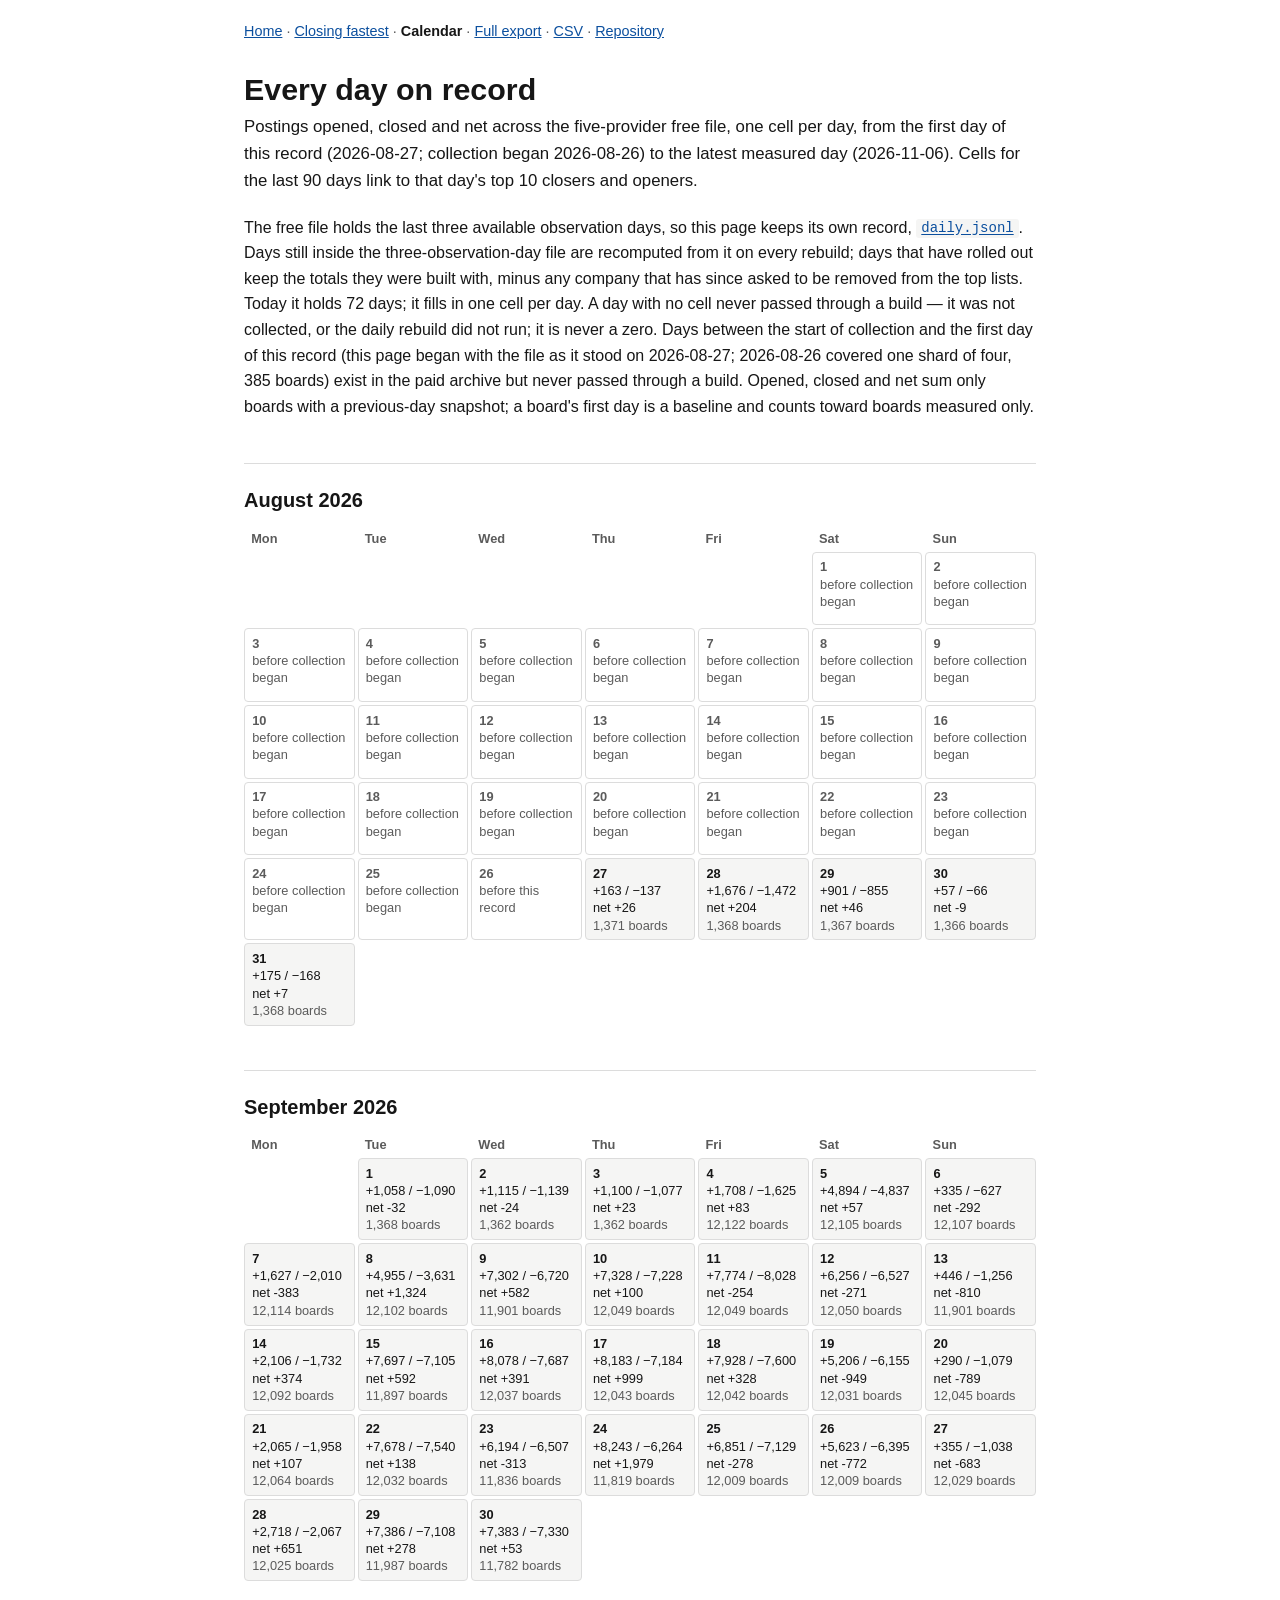
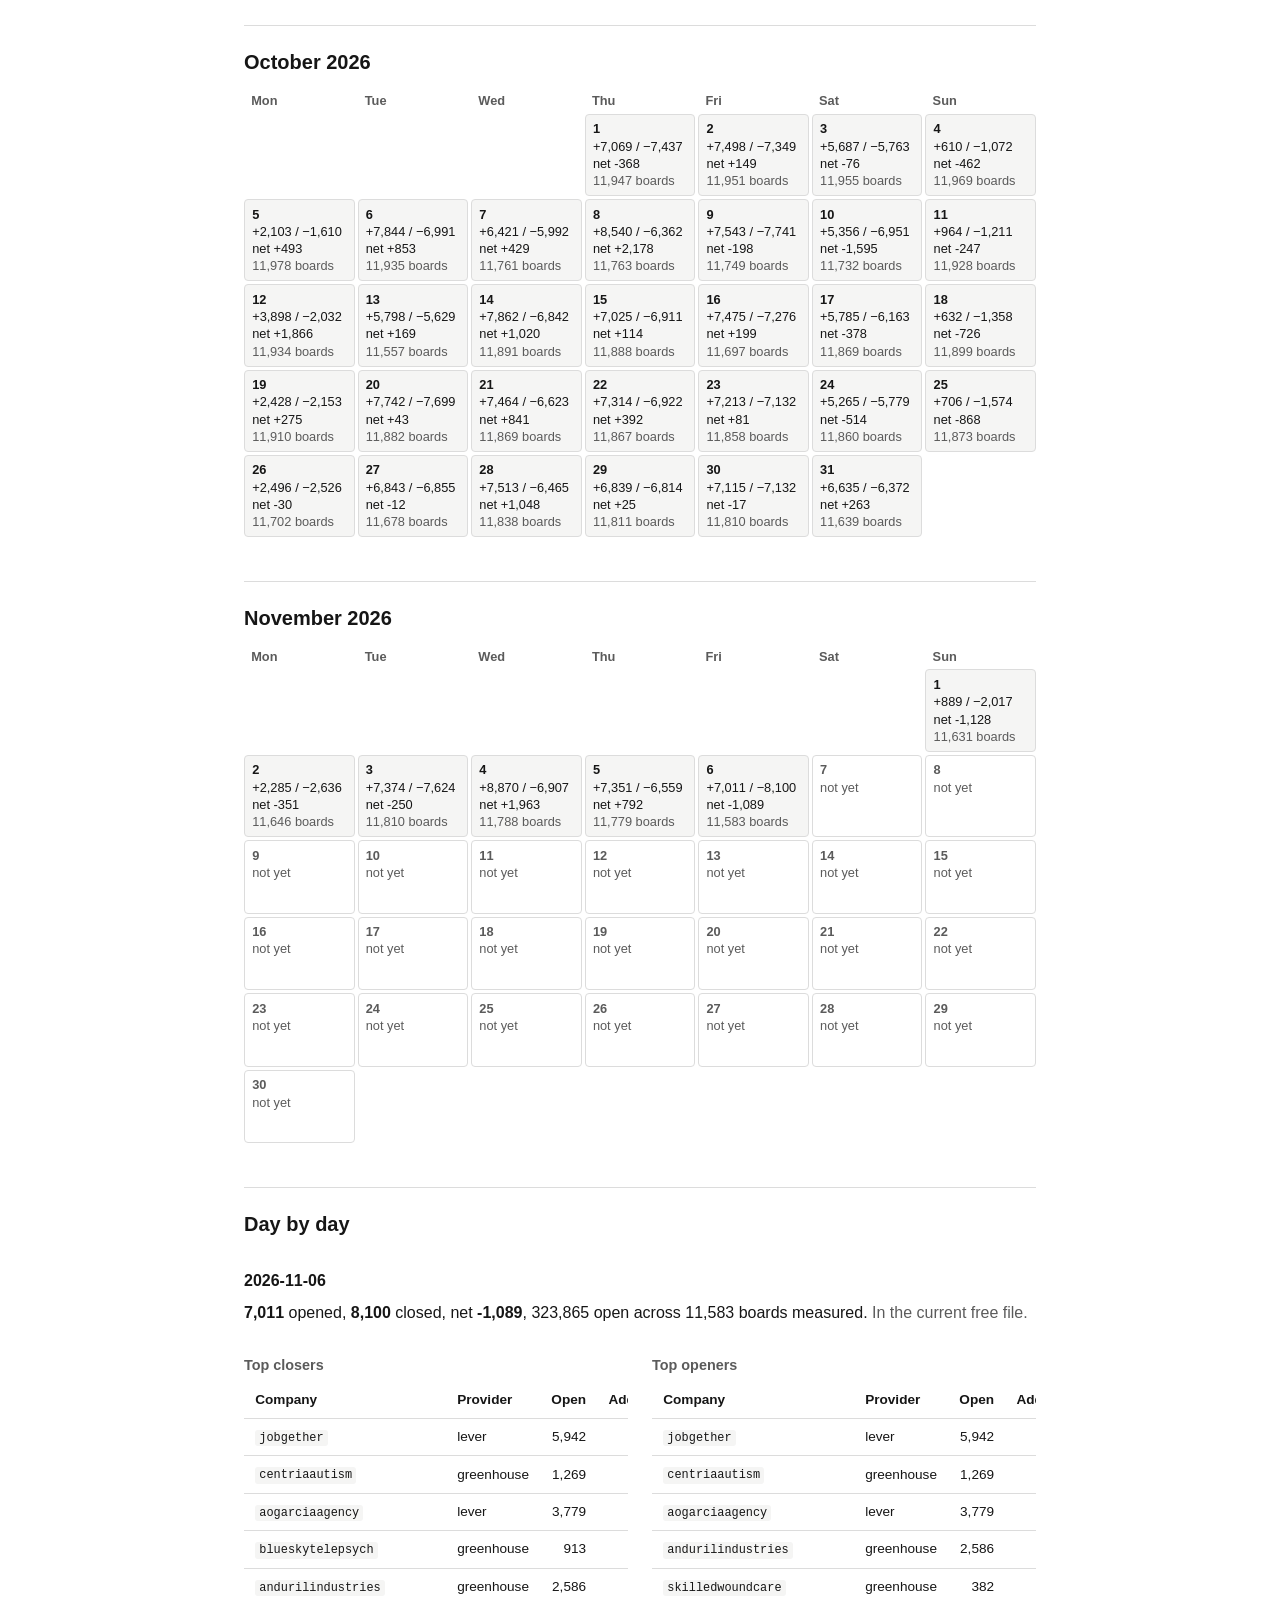
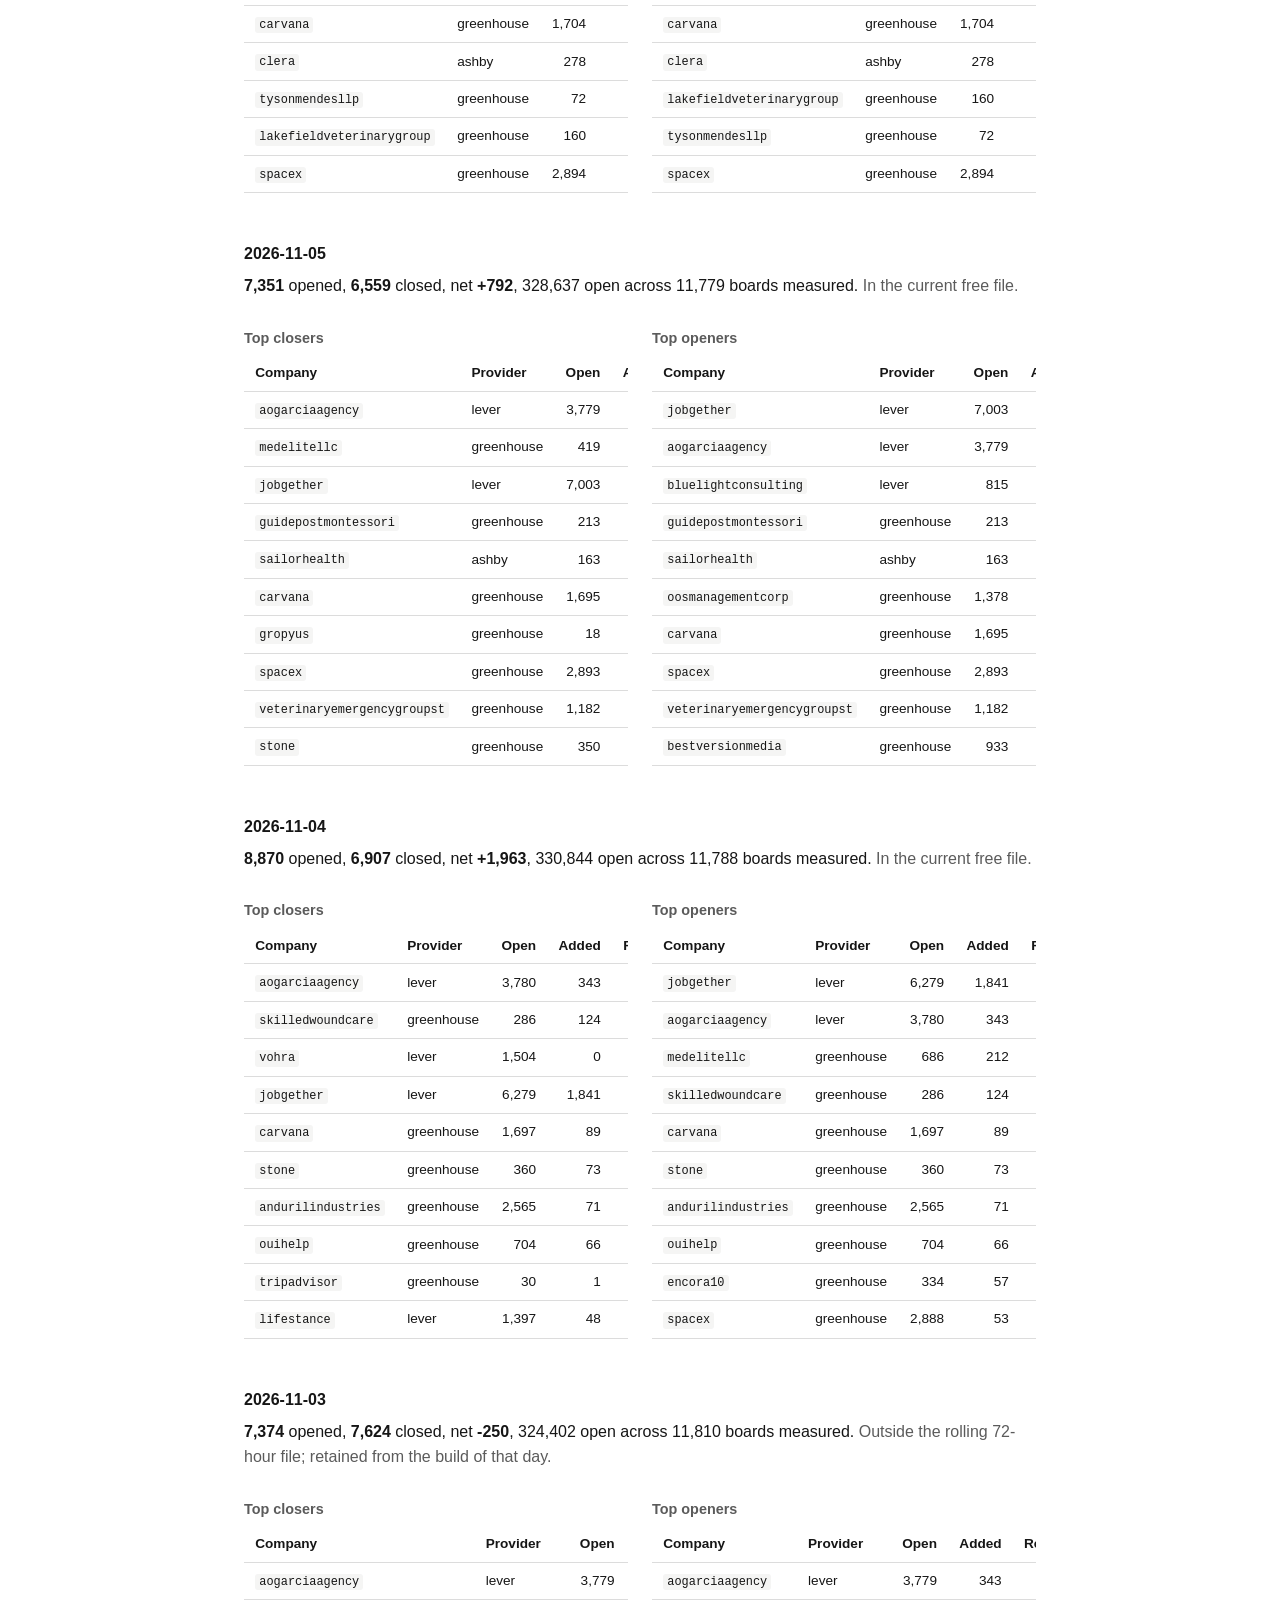
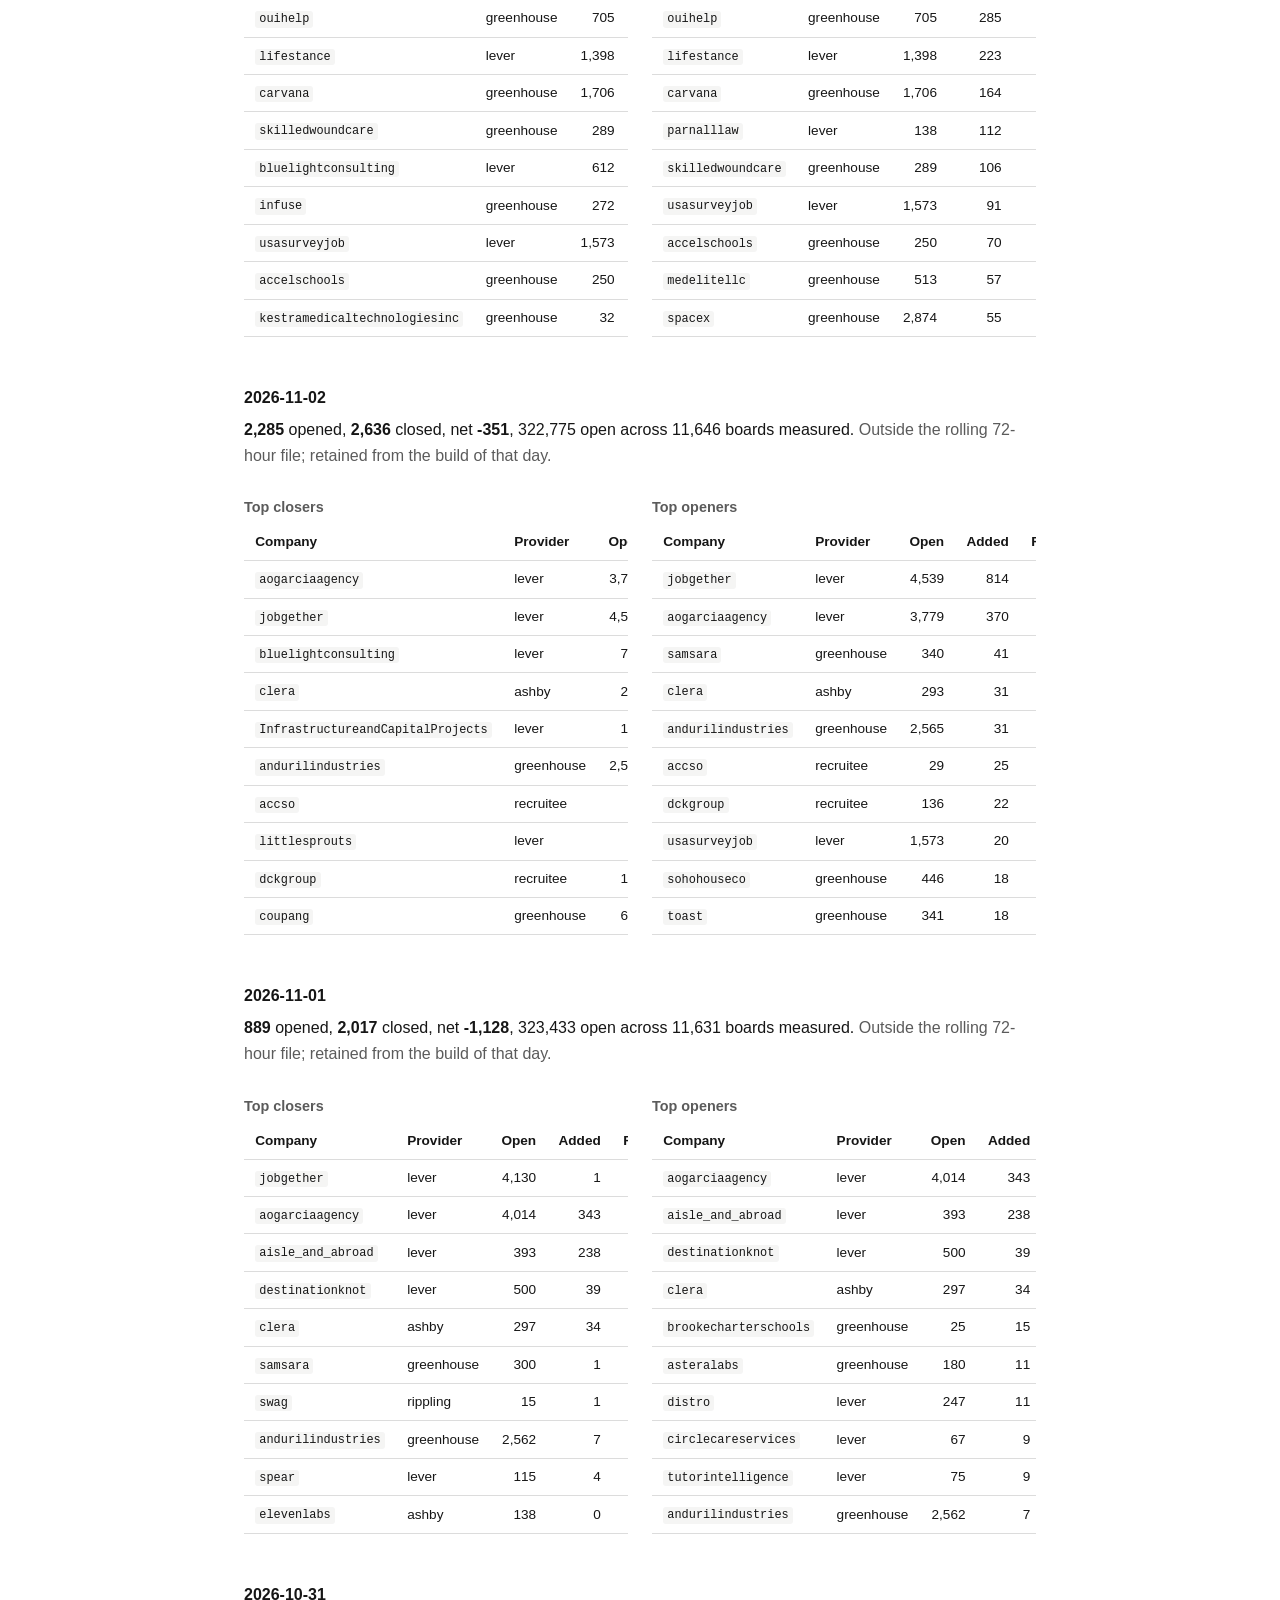
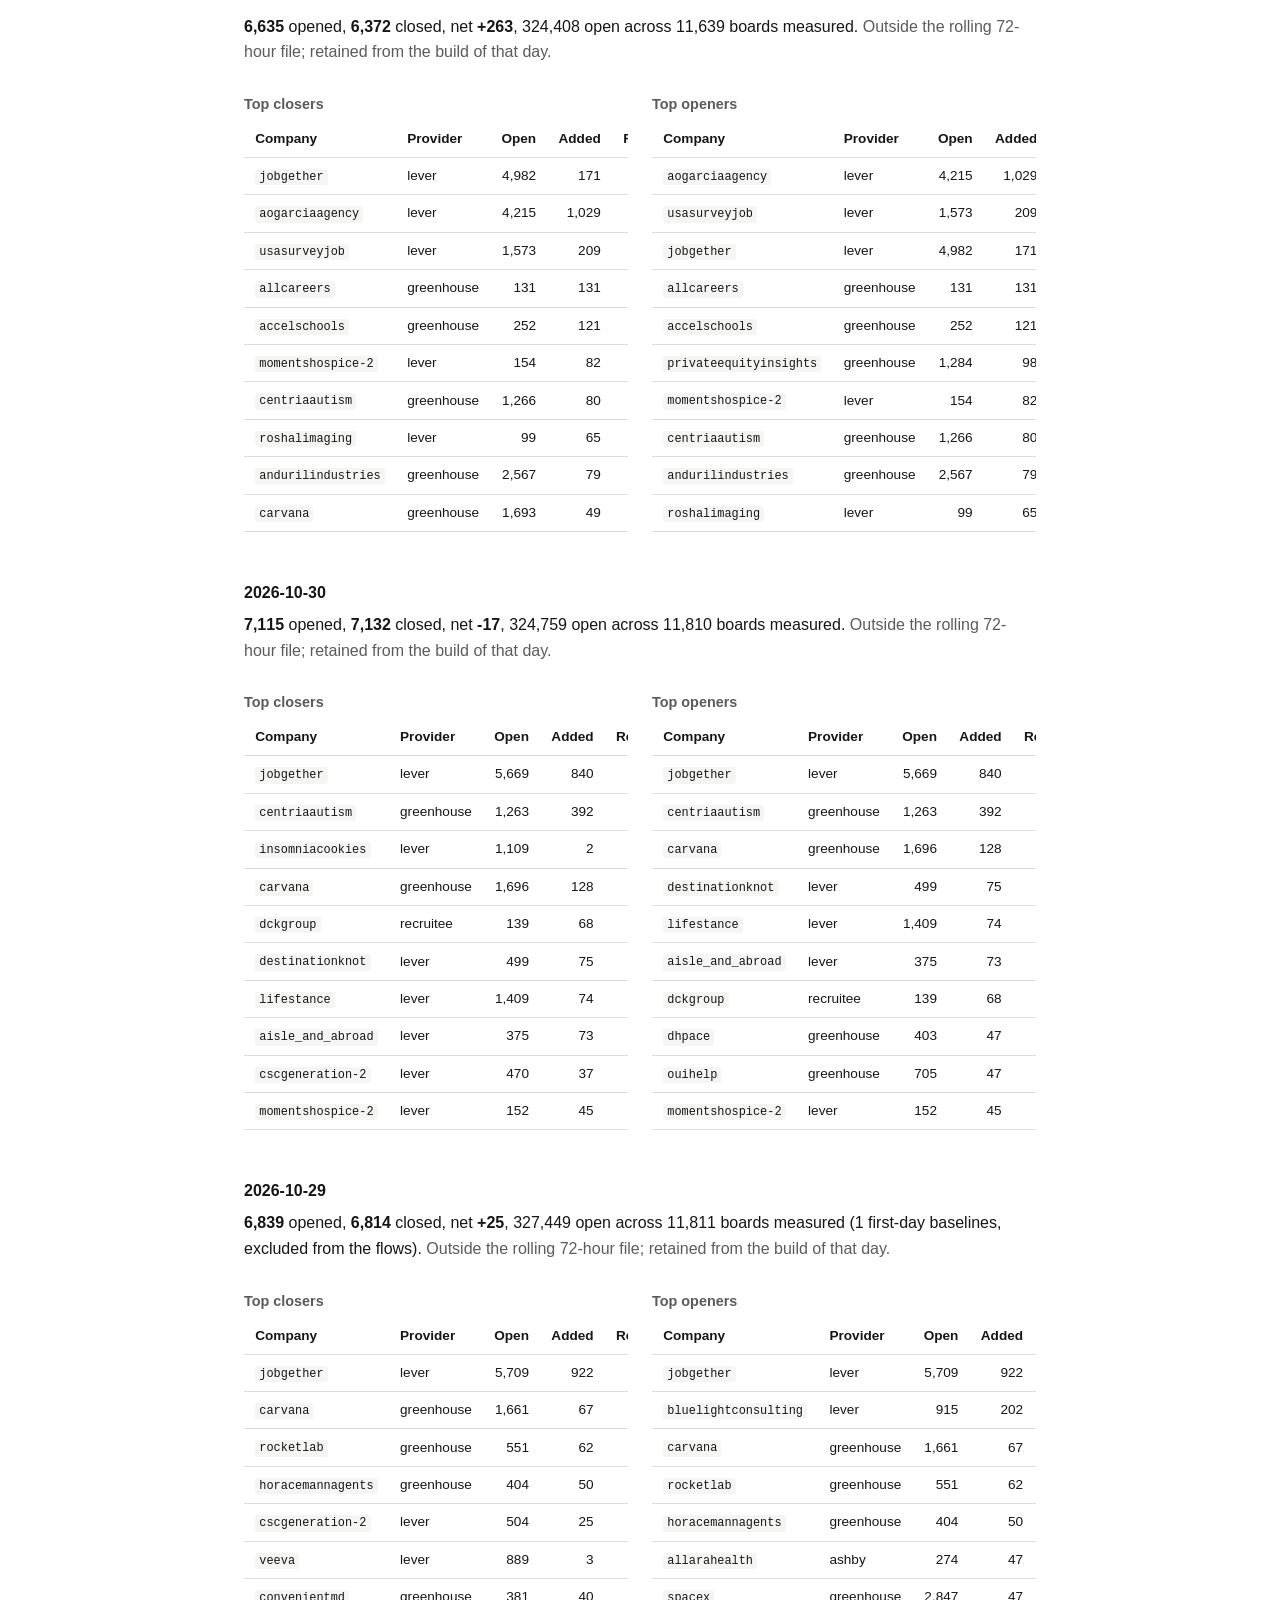
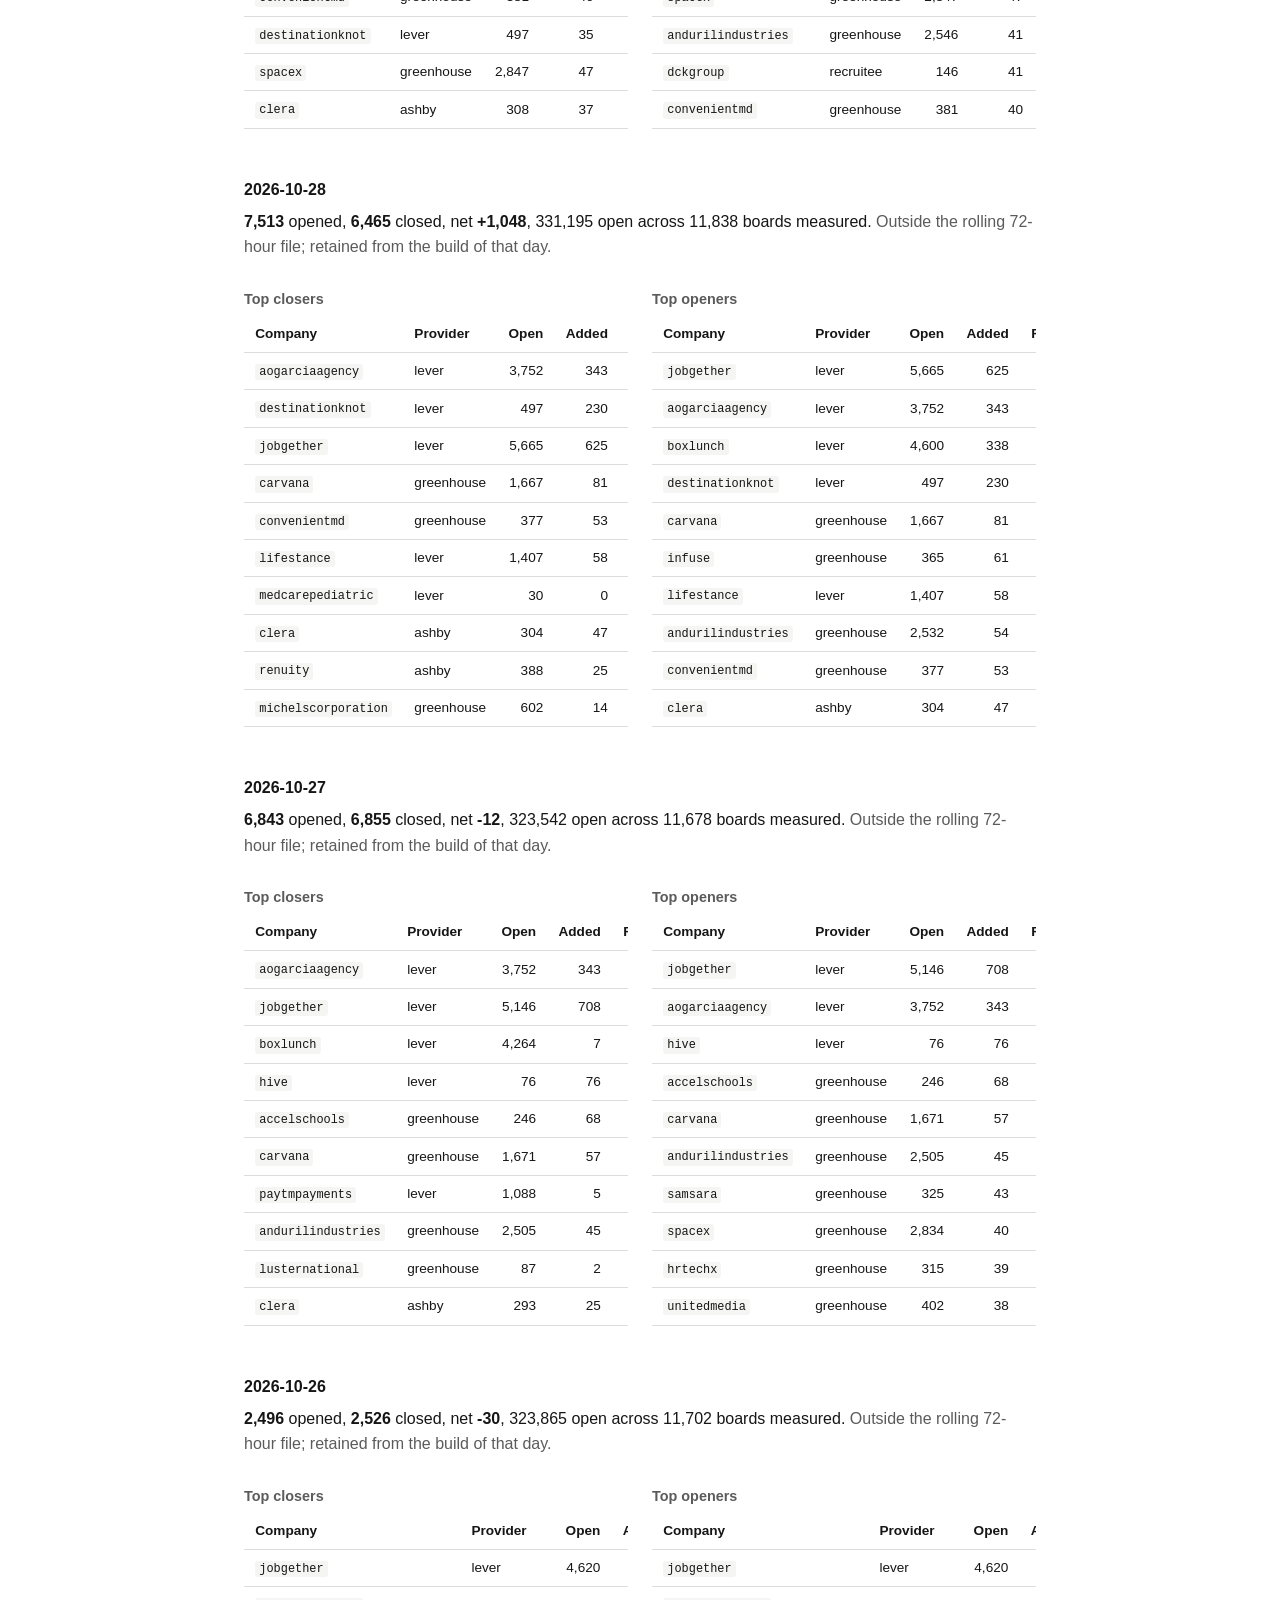
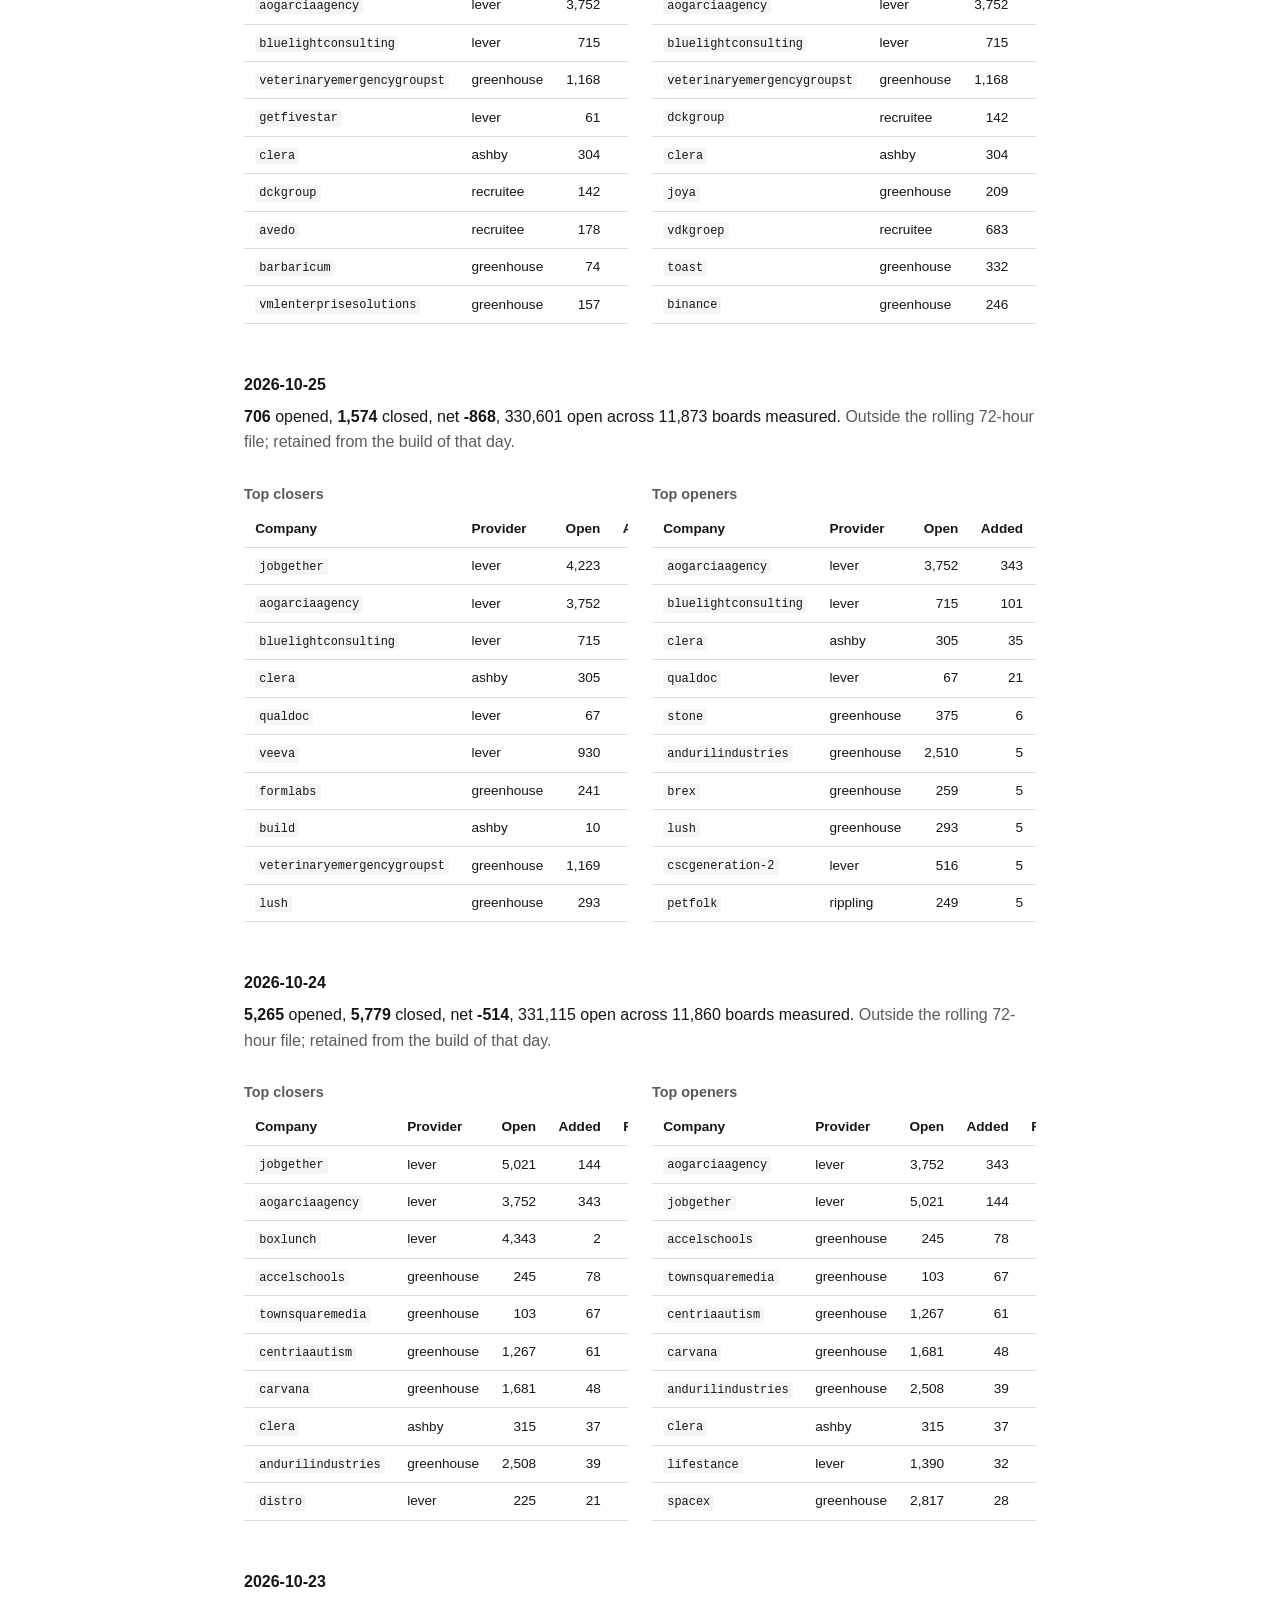
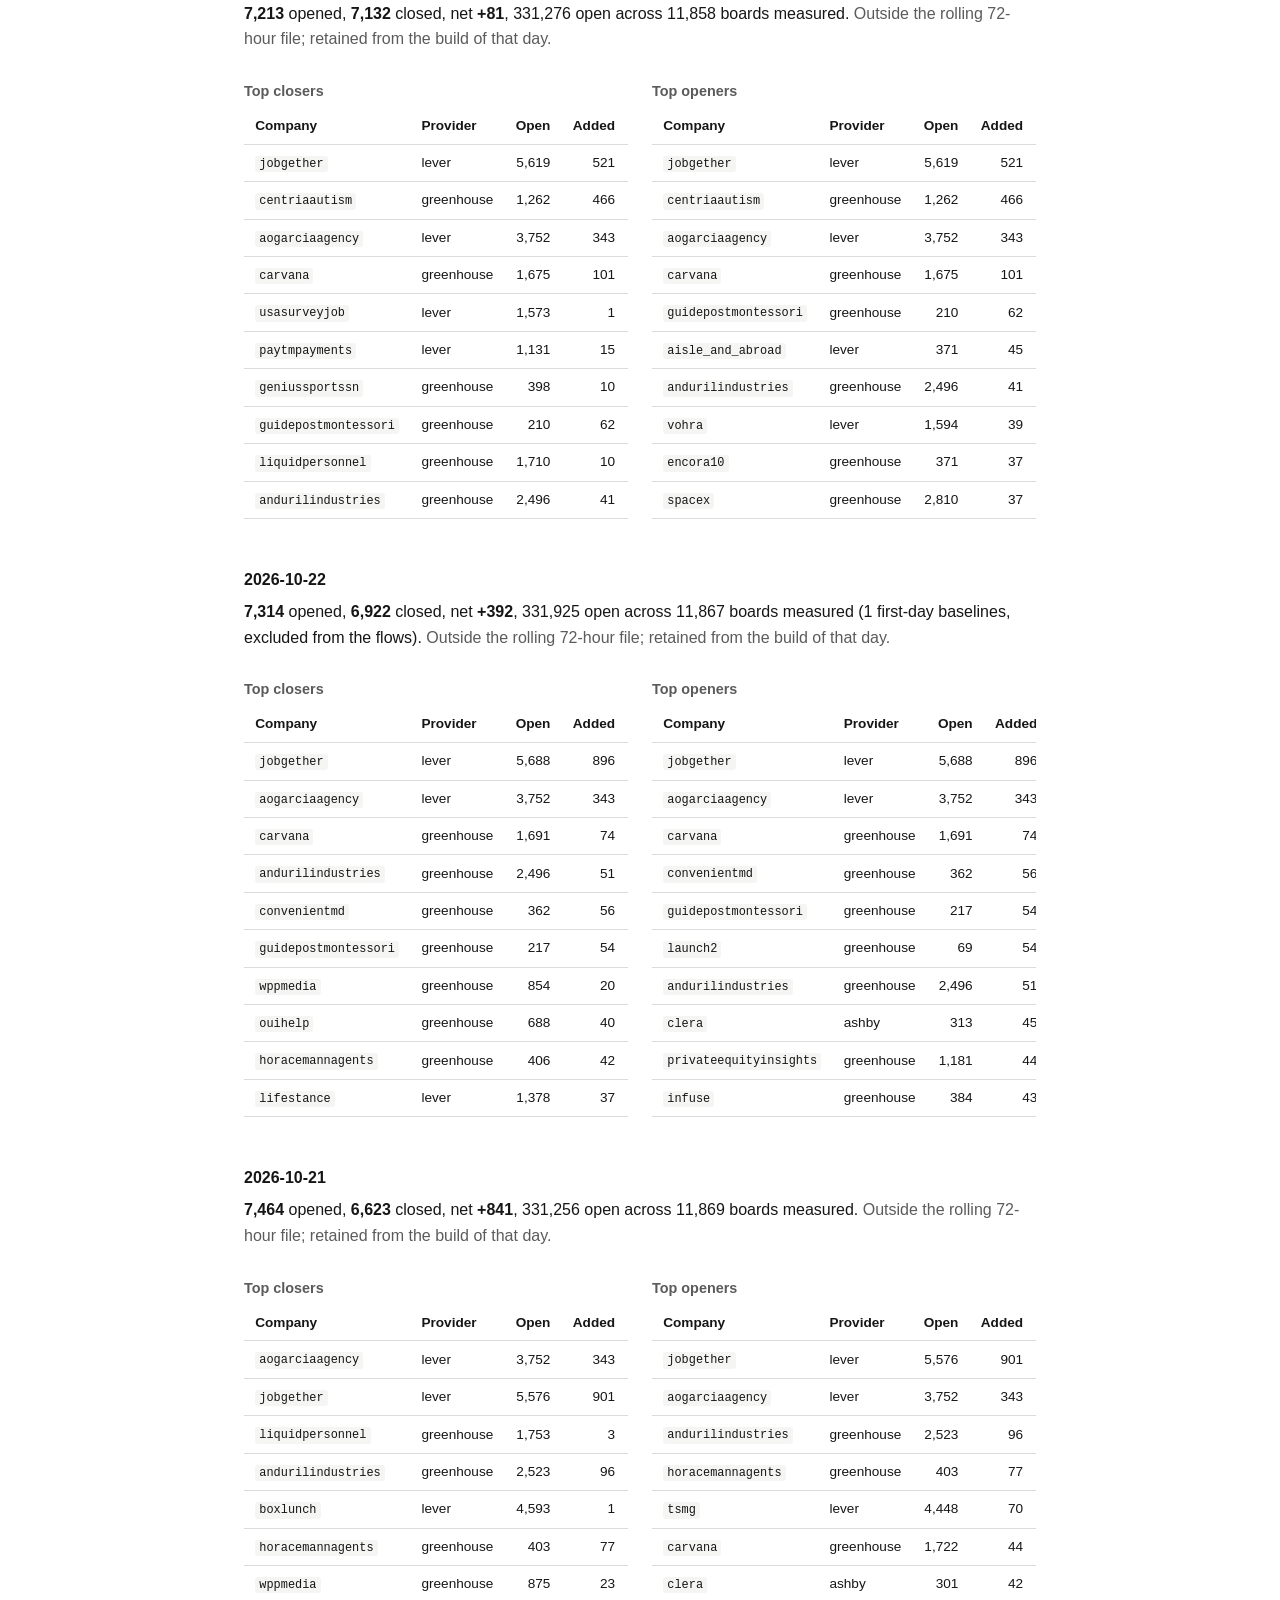
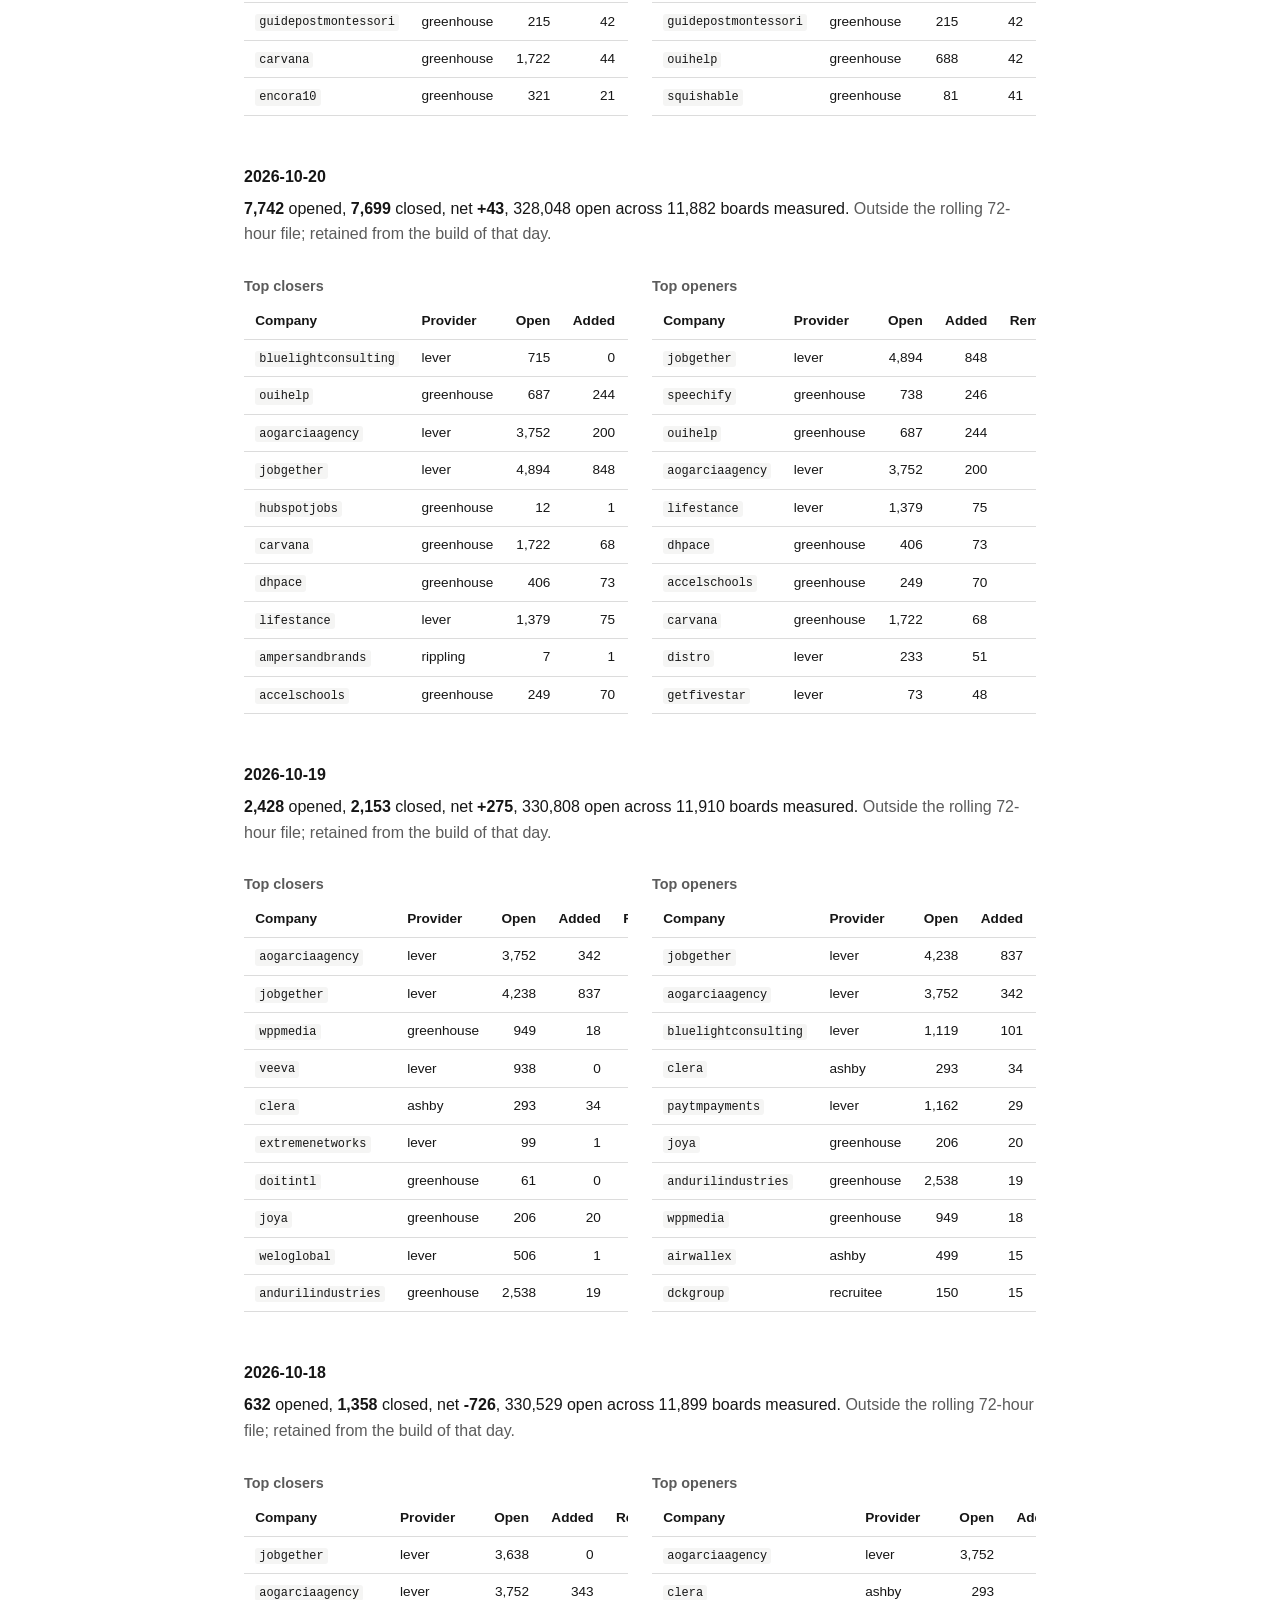
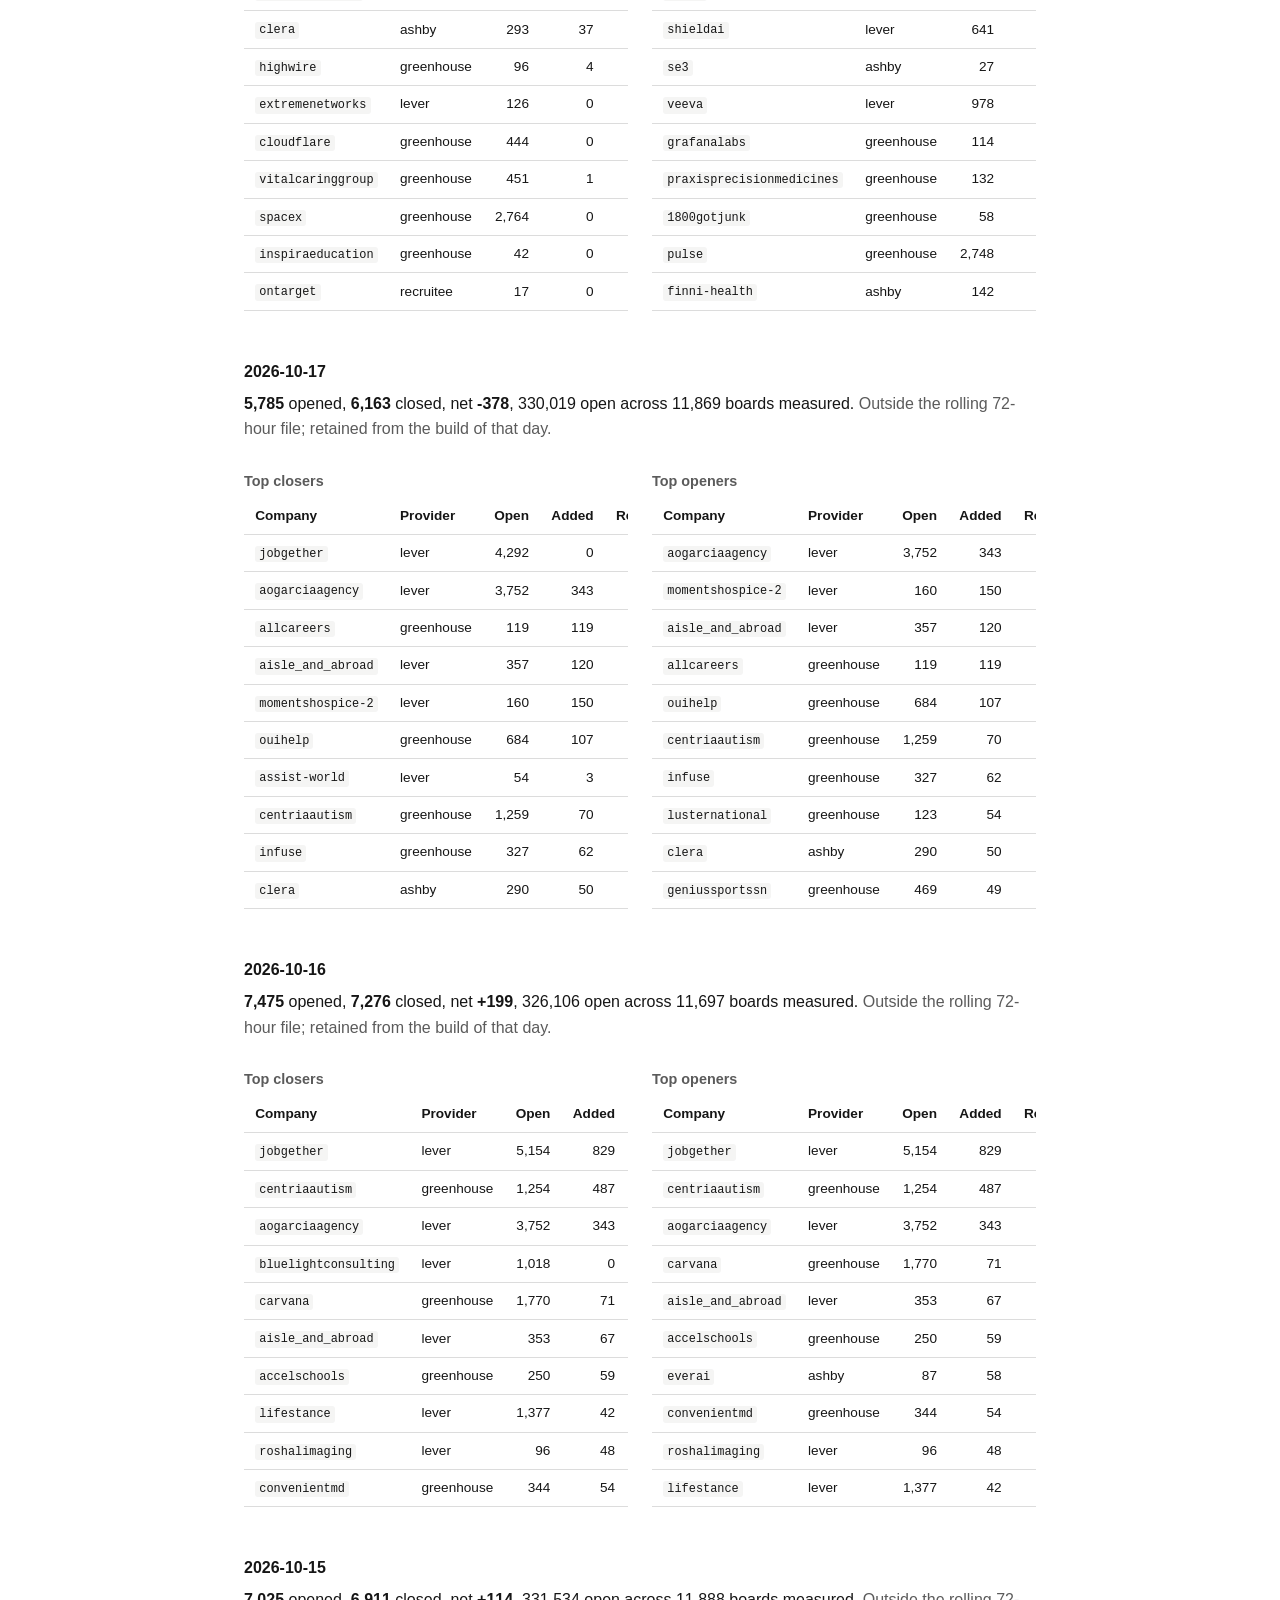
==== commit 221ac354: "data: refresh 72h closure sample (2026-11-06)" ====
--- a/docs/calendar.html
+++ b/docs/calendar.html
@@ -3,12 +3,12 @@
 <head>
 <meta charset="utf-8">
 <meta name="viewport" content="width=device-width, initial-scale=1">
-<title>Job postings opened and closed by day, 2026-08-27 to 2026-11-05 — hiring-closures</title>
+<title>Job postings opened and closed by day, 2026-08-27 to 2026-11-06 — hiring-closures</title>
 <meta name="description" content="A calendar of how many job postings company careers boards opened and closed each day across five ATS platforms, with the top closers and openers per day. Recomputed daily from a CC0 file of company-day counts.">
 <link rel="canonical" href="https://moonie0201.github.io/hiring-closures/calendar.html">
 <meta property="og:type" content="website">
 <meta property="og:site_name" content="hiring-closures">
-<meta property="og:title" content="Job postings opened and closed by day, 2026-08-27 to 2026-11-05 — hiring-closures">
+<meta property="og:title" content="Job postings opened and closed by day, 2026-08-27 to 2026-11-06 — hiring-closures">
 <meta property="og:description" content="A calendar of how many job postings company careers boards opened and closed each day across five ATS platforms, with the top closers and openers per day. Recomputed daily from a CC0 file of company-day counts.">
 <meta property="og:url" content="https://moonie0201.github.io/hiring-closures/calendar.html">
 <link rel="stylesheet" href="style.css">
@@ -30,13 +30,13 @@
 <h1>Every day on record</h1>
 <p class="lede">Postings opened, closed and net across the five-provider free file, one cell
 per day, from the first day of this record (2026-08-27; collection began
-2026-08-26) to the latest measured day (2026-11-05). Cells for the last 90
+2026-08-26) to the latest measured day (2026-11-06). Cells for the last 90
 days link to that day's top 10 closers and openers.</p>
 <p>The free file holds the last three available observation days, so this page keeps its own record,
 <a href="daily.jsonl"><code>daily.jsonl</code></a>. Days still inside the three-observation-day file are
 recomputed from it on every rebuild; days that have rolled out keep the totals they were
 built with, minus any company that has since asked to be removed from the top lists. Today
-it holds 71 days; it fills in one cell per day.
+it holds 72 days; it fills in one cell per day.
 A day with no cell never passed through a build — it was not collected, or the daily rebuild
 did not run; it is never a zero. Days between the start of collection and the first day of this record (this page
 began with the file as it stood on 2026-08-27; 2026-08-26 covered one shard of
@@ -50,9 +50,43 @@
 <h2>October 2026</h2>
 <div class="cal"><div class="wd">Mon</div><div class="wd">Tue</div><div class="wd">Wed</div><div class="wd">Thu</div><div class="wd">Fri</div><div class="wd">Sat</div><div class="wd">Sun</div><div class="off"></div><div class="off"></div><div class="off"></div><a class="day" href="#d-2026-10-01"><b>1</b><span>+7,069 / −7,437</span><span>net -368</span><span class="muted">11,947 boards</span></a><a class="day" href="#d-2026-10-02"><b>2</b><span>+7,498 / −7,349</span><span>net +149</span><span class="muted">11,951 boards</span></a><a class="day" href="#d-2026-10-03"><b>3</b><span>+5,687 / −5,763</span><span>net -76</span><span class="muted">11,955 boards</span></a><a class="day" href="#d-2026-10-04"><b>4</b><span>+610 / −1,072</span><span>net -462</span><span class="muted">11,969 boards</span></a><a class="day" href="#d-2026-10-05"><b>5</b><span>+2,103 / −1,610</span><span>net +493</span><span class="muted">11,978 boards</span></a><a class="day" href="#d-2026-10-06"><b>6</b><span>+7,844 / −6,991</span><span>net +853</span><span class="muted">11,935 boards</span></a><a class="day" href="#d-2026-10-07"><b>7</b><span>+6,421 / −5,992</span><span>net +429</span><span class="muted">11,761 boards</span></a><a class="day" href="#d-2026-10-08"><b>8</b><span>+8,540 / −6,362</span><span>net +2,178</span><span class="muted">11,763 boards</span></a><a class="day" href="#d-2026-10-09"><b>9</b><span>+7,543 / −7,741</span><span>net -198</span><span class="muted">11,749 boards</span></a><a class="day" href="#d-2026-10-10"><b>10</b><span>+5,356 / −6,951</span><span>net -1,595</span><span class="muted">11,732 boards</span></a><a class="day" href="#d-2026-10-11"><b>11</b><span>+964 / −1,211</span><span>net -247</span><span class="muted">11,928 boards</span></a><a class="day" href="#d-2026-10-12"><b>12</b><span>+3,898 / −2,032</span><span>net +1,866</span><span class="muted">11,934 boards</span></a><a class="day" href="#d-2026-10-13"><b>13</b><span>+5,798 / −5,629</span><span>net +169</span><span class="muted">11,557 boards</span></a><a class="day" href="#d-2026-10-14"><b>14</b><span>+7,862 / −6,842</span><span>net +1,020</span><span class="muted">11,891 boards</span></a><a class="day" href="#d-2026-10-15"><b>15</b><span>+7,025 / −6,911</span><span>net +114</span><span class="muted">11,888 boards</span></a><a class="day" href="#d-2026-10-16"><b>16</b><span>+7,475 / −7,276</span><span>net +199</span><span class="muted">11,697 boards</span></a><a class="day" href="#d-2026-10-17"><b>17</b><span>+5,785 / −6,163</span><span>net -378</span><span class="muted">11,869 boards</span></a><a class="day" href="#d-2026-10-18"><b>18</b><span>+632 / −1,358</span><span>net -726</span><span class="muted">11,899 boards</span></a><a class="day" href="#d-2026-10-19"><b>19</b><span>+2,428 / −2,153</span><span>net +275</span><span class="muted">11,910 boards</span></a><a class="day" href="#d-2026-10-20"><b>20</b><span>+7,742 / −7,699</span><span>net +43</span><span class="muted">11,882 boards</span></a><a class="day" href="#d-2026-10-21"><b>21</b><span>+7,464 / −6,623</span><span>net +841</span><span class="muted">11,869 boards</span></a><a class="day" href="#d-2026-10-22"><b>22</b><span>+7,314 / −6,922</span><span>net +392</span><span class="muted">11,867 boards</span></a><a class="day" href="#d-2026-10-23"><b>23</b><span>+7,213 / −7,132</span><span>net +81</span><span class="muted">11,858 boards</span></a><a class="day" href="#d-2026-10-24"><b>24</b><span>+5,265 / −5,779</span><span>net -514</span><span class="muted">11,860 boards</span></a><a class="day" href="#d-2026-10-25"><b>25</b><span>+706 / −1,574</span><span>net -868</span><span class="muted">11,873 boards</span></a><a class="day" href="#d-2026-10-26"><b>26</b><span>+2,496 / −2,526</span><span>net -30</span><span class="muted">11,702 boards</span></a><a class="day" href="#d-2026-10-27"><b>27</b><span>+6,843 / −6,855</span><span>net -12</span><span class="muted">11,678 boards</span></a><a class="day" href="#d-2026-10-28"><b>28</b><span>+7,513 / −6,465</span><span>net +1,048</span><span class="muted">11,838 boards</span></a><a class="day" href="#d-2026-10-29"><b>29</b><span>+6,839 / −6,814</span><span>net +25</span><span class="muted">11,811 boards</span></a><a class="day" href="#d-2026-10-30"><b>30</b><span>+7,115 / −7,132</span><span>net -17</span><span class="muted">11,810 boards</span></a><a class="day" href="#d-2026-10-31"><b>31</b><span>+6,635 / −6,372</span><span>net +263</span><span class="muted">11,639 boards</span></a></div>
 <h2>November 2026</h2>
-<div class="cal"><div class="wd">Mon</div><div class="wd">Tue</div><div class="wd">Wed</div><div class="wd">Thu</div><div class="wd">Fri</div><div class="wd">Sat</div><div class="wd">Sun</div><div class="off"></div><div class="off"></div><div class="off"></div><div class="off"></div><div class="off"></div><div class="off"></div><a class="day" href="#d-2026-11-01"><b>1</b><span>+889 / −2,017</span><span>net -1,128</span><span class="muted">11,631 boards</span></a><a class="day" href="#d-2026-11-02"><b>2</b><span>+2,285 / −2,636</span><span>net -351</span><span class="muted">11,646 boards</span></a><a class="day" href="#d-2026-11-03"><b>3</b><span>+7,374 / −7,624</span><span>net -250</span><span class="muted">11,810 boards</span></a><a class="day" href="#d-2026-11-04"><b>4</b><span>+8,870 / −6,907</span><span>net +1,963</span><span class="muted">11,788 boards</span></a><a class="day" href="#d-2026-11-05"><b>5</b><span>+7,351 / −6,559</span><span>net +792</span><span class="muted">11,779 boards</span></a><div class="none"><b>6</b><span>not yet</span></div><div class="none"><b>7</b><span>not yet</span></div><div class="none"><b>8</b><span>not yet</span></div><div class="none"><b>9</b><span>not yet</span></div><div class="none"><b>10</b><span>not yet</span></div><div class="none"><b>11</b><span>not yet</span></div><div class="none"><b>12</b><span>not yet</span></div><div class="none"><b>13</b><span>not yet</span></div><div class="none"><b>14</b><span>not yet</span></div><div class="none"><b>15</b><span>not yet</span></div><div class="none"><b>16</b><span>not yet</span></div><div class="none"><b>17</b><span>not yet</span></div><div class="none"><b>18</b><span>not yet</span></div><div class="none"><b>19</b><span>not yet</span></div><div class="none"><b>20</b><span>not yet</span></div><div class="none"><b>21</b><span>not yet</span></div><div class="none"><b>22</b><span>not yet</span></div><div class="none"><b>23</b><span>not yet</span></div><div class="none"><b>24</b><span>not yet</span></div><div class="none"><b>25</b><span>not yet</span></div><div class="none"><b>26</b><span>not yet</span></div><div class="none"><b>27</b><span>not yet</span></div><div class="none"><b>28</b><span>not yet</span></div><div class="none"><b>29</b><span>not yet</span></div><div class="none"><b>30</b><span>not yet</span></div></div>
+<div class="cal"><div class="wd">Mon</div><div class="wd">Tue</div><div class="wd">Wed</div><div class="wd">Thu</div><div class="wd">Fri</div><div class="wd">Sat</div><div class="wd">Sun</div><div class="off"></div><div class="off"></div><div class="off"></div><div class="off"></div><div class="off"></div><div class="off"></div><a class="day" href="#d-2026-11-01"><b>1</b><span>+889 / −2,017</span><span>net -1,128</span><span class="muted">11,631 boards</span></a><a class="day" href="#d-2026-11-02"><b>2</b><span>+2,285 / −2,636</span><span>net -351</span><span class="muted">11,646 boards</span></a><a class="day" href="#d-2026-11-03"><b>3</b><span>+7,374 / −7,624</span><span>net -250</span><span class="muted">11,810 boards</span></a><a class="day" href="#d-2026-11-04"><b>4</b><span>+8,870 / −6,907</span><span>net +1,963</span><span class="muted">11,788 boards</span></a><a class="day" href="#d-2026-11-05"><b>5</b><span>+7,351 / −6,559</span><span>net +792</span><span class="muted">11,779 boards</span></a><a class="day" href="#d-2026-11-06"><b>6</b><span>+7,011 / −8,100</span><span>net -1,089</span><span class="muted">11,583 boards</span></a><div class="none"><b>7</b><span>not yet</span></div><div class="none"><b>8</b><span>not yet</span></div><div class="none"><b>9</b><span>not yet</span></div><div class="none"><b>10</b><span>not yet</span></div><div class="none"><b>11</b><span>not yet</span></div><div class="none"><b>12</b><span>not yet</span></div><div class="none"><b>13</b><span>not yet</span></div><div class="none"><b>14</b><span>not yet</span></div><div class="none"><b>15</b><span>not yet</span></div><div class="none"><b>16</b><span>not yet</span></div><div class="none"><b>17</b><span>not yet</span></div><div class="none"><b>18</b><span>not yet</span></div><div class="none"><b>19</b><span>not yet</span></div><div class="none"><b>20</b><span>not yet</span></div><div class="none"><b>21</b><span>not yet</span></div><div class="none"><b>22</b><span>not yet</span></div><div class="none"><b>23</b><span>not yet</span></div><div class="none"><b>24</b><span>not yet</span></div><div class="none"><b>25</b><span>not yet</span></div><div class="none"><b>26</b><span>not yet</span></div><div class="none"><b>27</b><span>not yet</span></div><div class="none"><b>28</b><span>not yet</span></div><div class="none"><b>29</b><span>not yet</span></div><div class="none"><b>30</b><span>not yet</span></div></div>
 
 <h2 id="days">Day by day</h2>
+<section id="d-2026-11-06">
+<h3>2026-11-06</h3>
+<p><strong>7,011</strong> opened, <strong>8,100</strong> closed,
+net <strong>-1,089</strong>, 323,865 open across 11,583 boards
+measured. <span class="muted">In the current free file.</span></p>
+<div class="two">
+<div><h4>Top closers</h4><div class="tw"><table><thead><tr><th class="">Company</th><th class="">Provider</th><th class="n">Open</th><th class="n">Added</th><th class="n">Removed</th></tr></thead>
+<tbody>
+<tr><td class=""><code>jobgether</code></td><td class="">lever</td><td class="n">5,942</td><td class="n">695</td><td class="n">1,756</td></tr>
+<tr><td class=""><code>centriaautism</code></td><td class="">greenhouse</td><td class="n">1,269</td><td class="n">377</td><td class="n">379</td></tr>
+<tr><td class=""><code>aogarciaagency</code></td><td class="">lever</td><td class="n">3,779</td><td class="n">343</td><td class="n">343</td></tr>
+<tr><td class=""><code>blueskytelepsych</code></td><td class="">greenhouse</td><td class="n">913</td><td class="n">0</td><td class="n">92</td></tr>
+<tr><td class=""><code>andurilindustries</code></td><td class="">greenhouse</td><td class="n">2,586</td><td class="n">97</td><td class="n">76</td></tr>
+<tr><td class=""><code>carvana</code></td><td class="">greenhouse</td><td class="n">1,704</td><td class="n">75</td><td class="n">66</td></tr>
+<tr><td class=""><code>clera</code></td><td class="">ashby</td><td class="n">278</td><td class="n">41</td><td class="n">40</td></tr>
+<tr><td class=""><code>tysonmendesllp</code></td><td class="">greenhouse</td><td class="n">72</td><td class="n">37</td><td class="n">38</td></tr>
+<tr><td class=""><code>lakefieldveterinarygroup</code></td><td class="">greenhouse</td><td class="n">160</td><td class="n">37</td><td class="n">33</td></tr>
+<tr><td class=""><code>spacex</code></td><td class="">greenhouse</td><td class="n">2,894</td><td class="n">34</td><td class="n">33</td></tr>
+</tbody></table></div></div>
+<div><h4>Top openers</h4><div class="tw"><table><thead><tr><th class="">Company</th><th class="">Provider</th><th class="n">Open</th><th class="n">Added</th><th class="n">Removed</th></tr></thead>
+<tbody>
+<tr><td class=""><code>jobgether</code></td><td class="">lever</td><td class="n">5,942</td><td class="n">695</td><td class="n">1,756</td></tr>
+<tr><td class=""><code>centriaautism</code></td><td class="">greenhouse</td><td class="n">1,269</td><td class="n">377</td><td class="n">379</td></tr>
+<tr><td class=""><code>aogarciaagency</code></td><td class="">lever</td><td class="n">3,779</td><td class="n">343</td><td class="n">343</td></tr>
+<tr><td class=""><code>andurilindustries</code></td><td class="">greenhouse</td><td class="n">2,586</td><td class="n">97</td><td class="n">76</td></tr>
+<tr><td class=""><code>skilledwoundcare</code></td><td class="">greenhouse</td><td class="n">382</td><td class="n">96</td><td class="n">1</td></tr>
+<tr><td class=""><code>carvana</code></td><td class="">greenhouse</td><td class="n">1,704</td><td class="n">75</td><td class="n">66</td></tr>
+<tr><td class=""><code>clera</code></td><td class="">ashby</td><td class="n">278</td><td class="n">41</td><td class="n">40</td></tr>
+<tr><td class=""><code>lakefieldveterinarygroup</code></td><td class="">greenhouse</td><td class="n">160</td><td class="n">37</td><td class="n">33</td></tr>
+<tr><td class=""><code>tysonmendesllp</code></td><td class="">greenhouse</td><td class="n">72</td><td class="n">37</td><td class="n">38</td></tr>
+<tr><td class=""><code>spacex</code></td><td class="">greenhouse</td><td class="n">2,894</td><td class="n">34</td><td class="n">33</td></tr>
+</tbody></table></div></div>
+</div>
+</section>
 <section id="d-2026-11-05">
 <h3>2026-11-05</h3>
 <p><strong>7,351</strong> opened, <strong>6,559</strong> closed,
@@ -125,7 +159,7 @@
 <h3>2026-11-03</h3>
 <p><strong>7,374</strong> opened, <strong>7,624</strong> closed,
 net <strong>-250</strong>, 324,402 open across 11,810 boards
-measured. <span class="muted">In the current free file.</span></p>
+measured. <span class="muted">Outside the rolling 72-hour file; retained from the build of that day.</span></p>
 <div class="two">
 <div><h4>Top closers</h4><div class="tw"><table><thead><tr><th class="">Company</th><th class="">Provider</th><th class="n">Open</th><th class="n">Added</th><th class="n">Removed</th></tr></thead>
 <tbody>
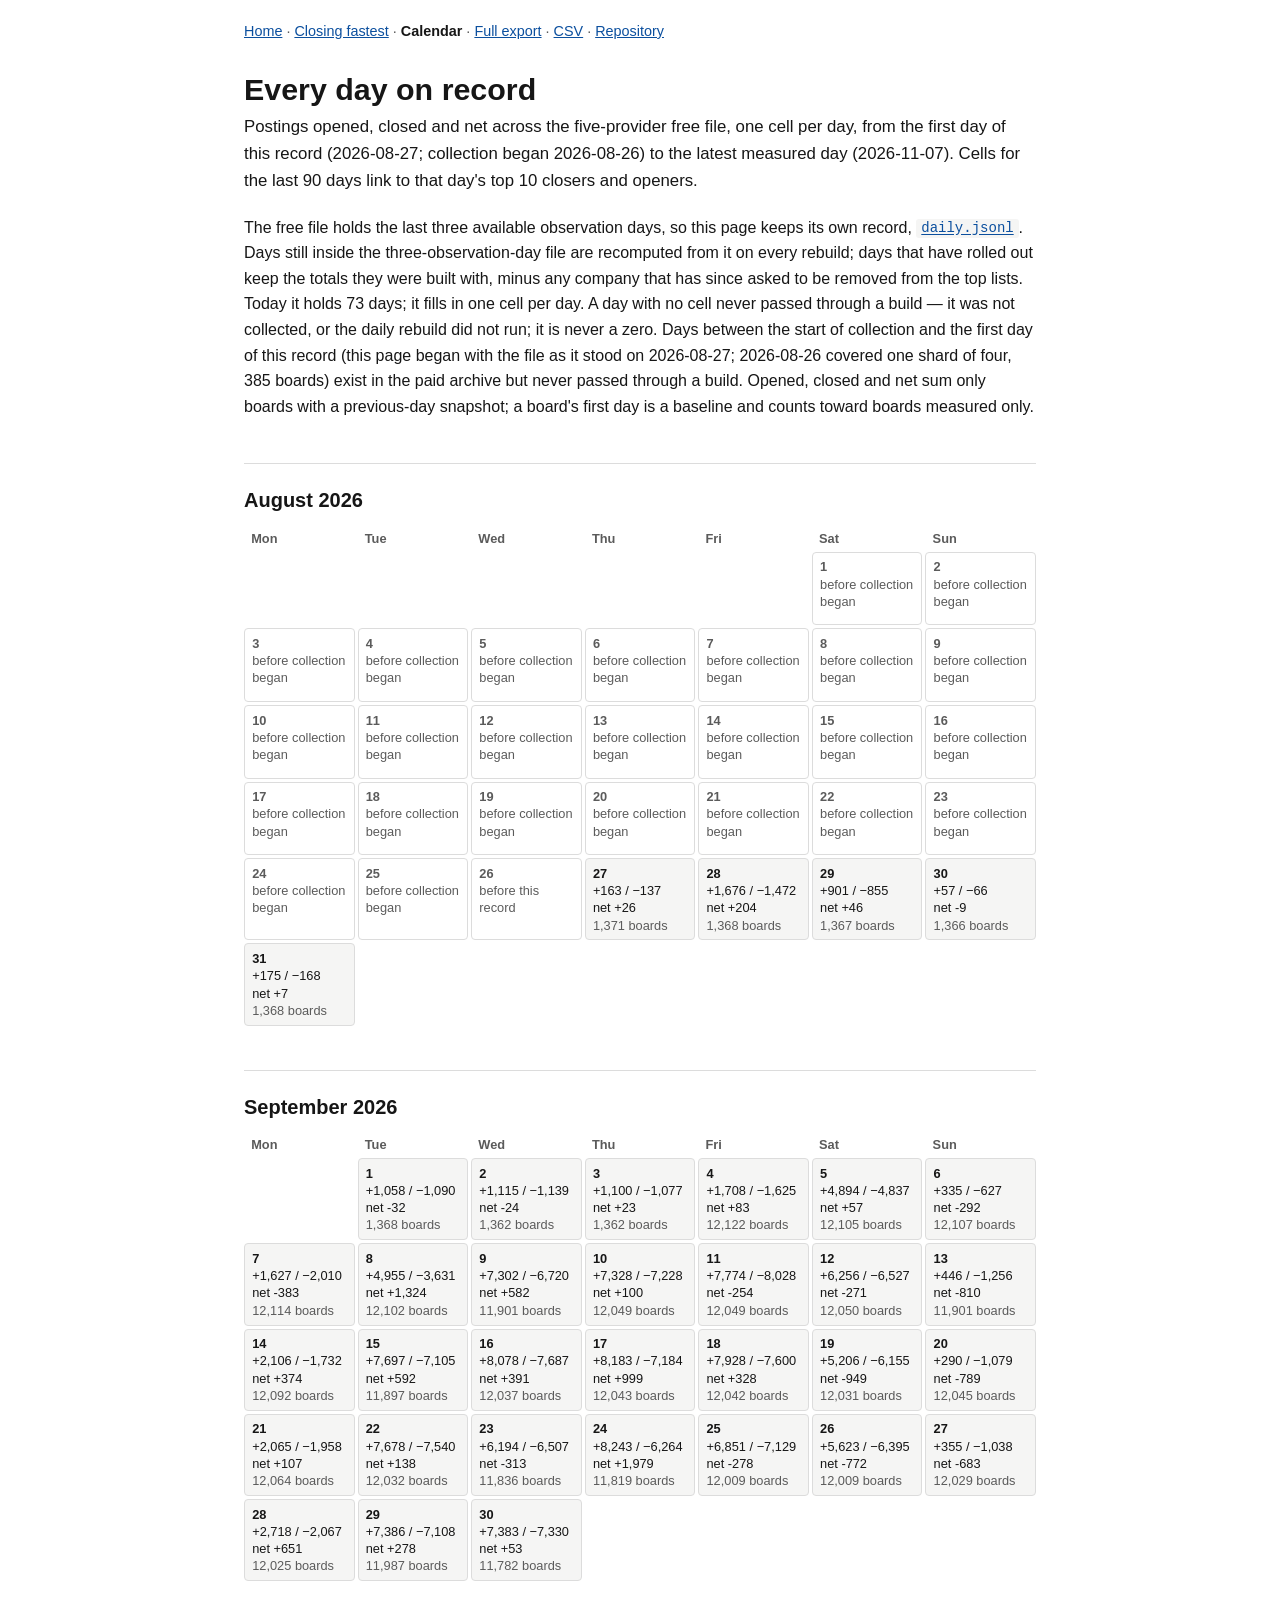
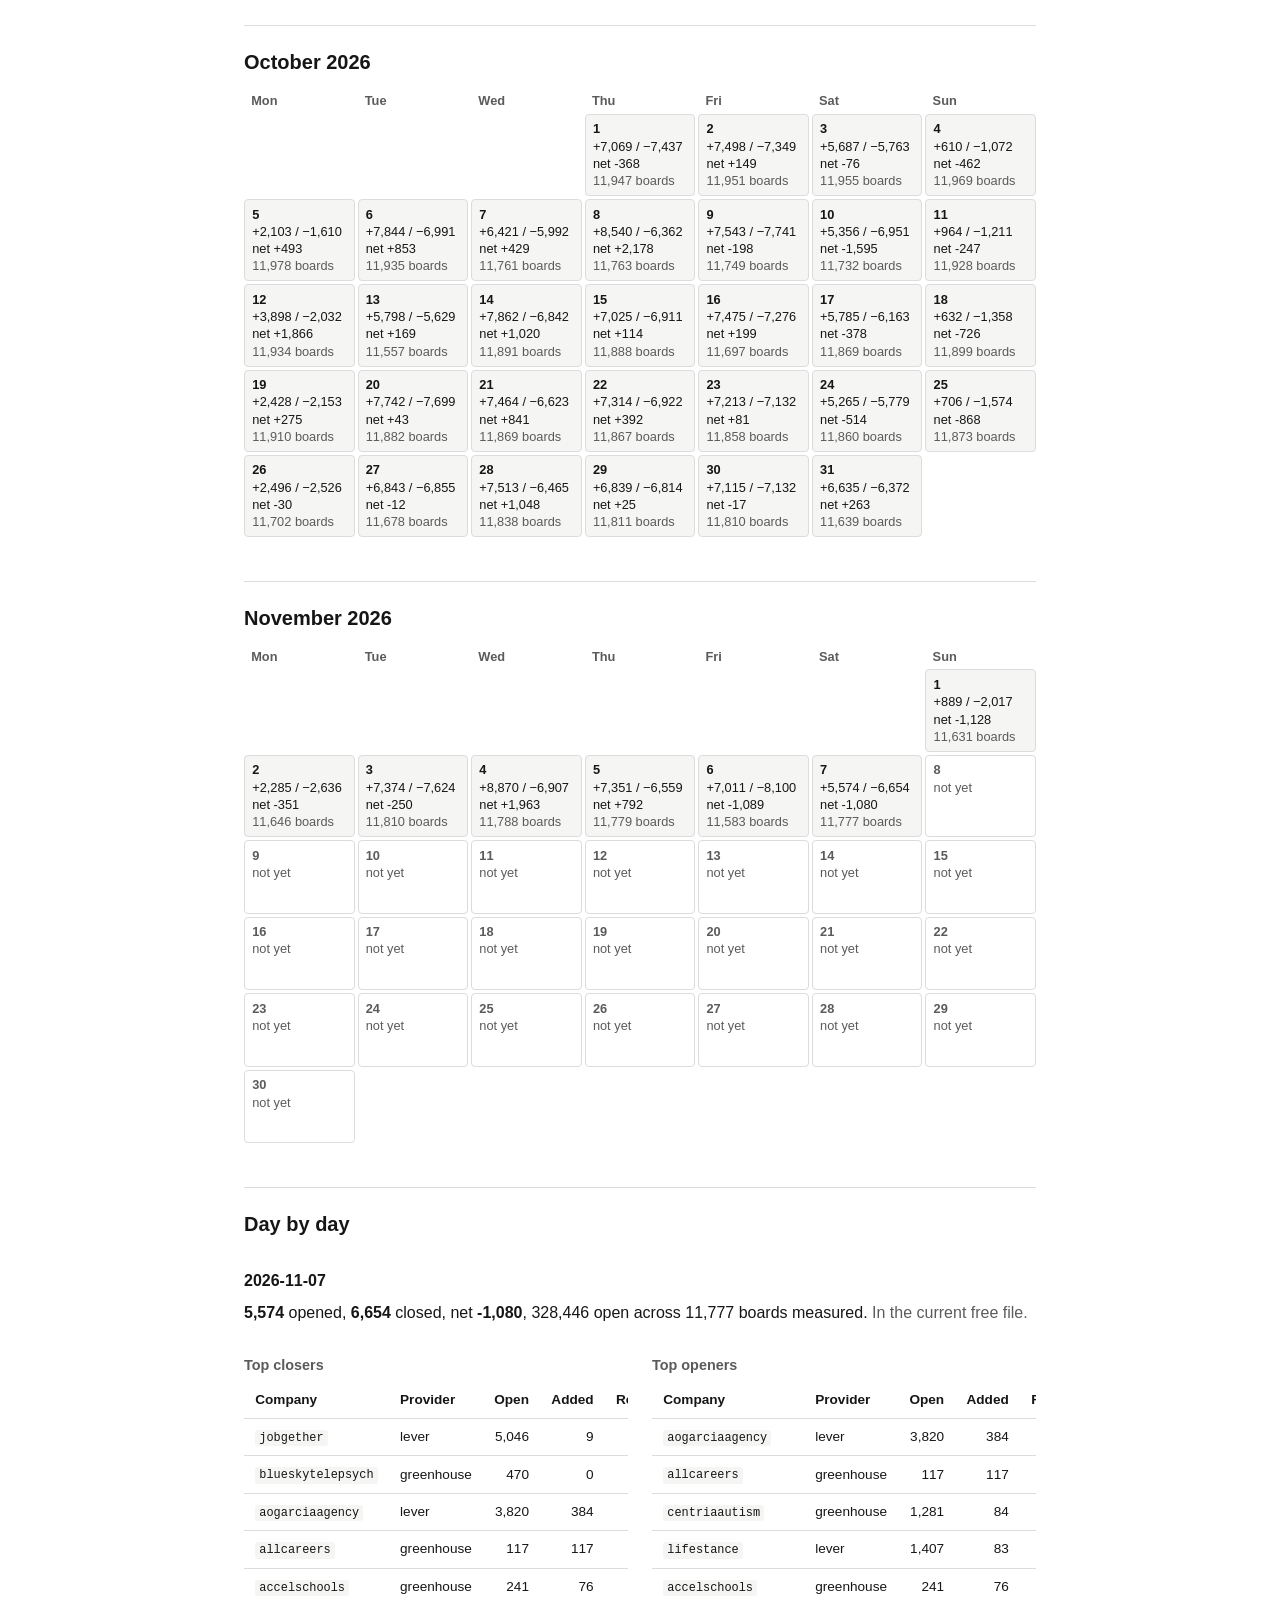
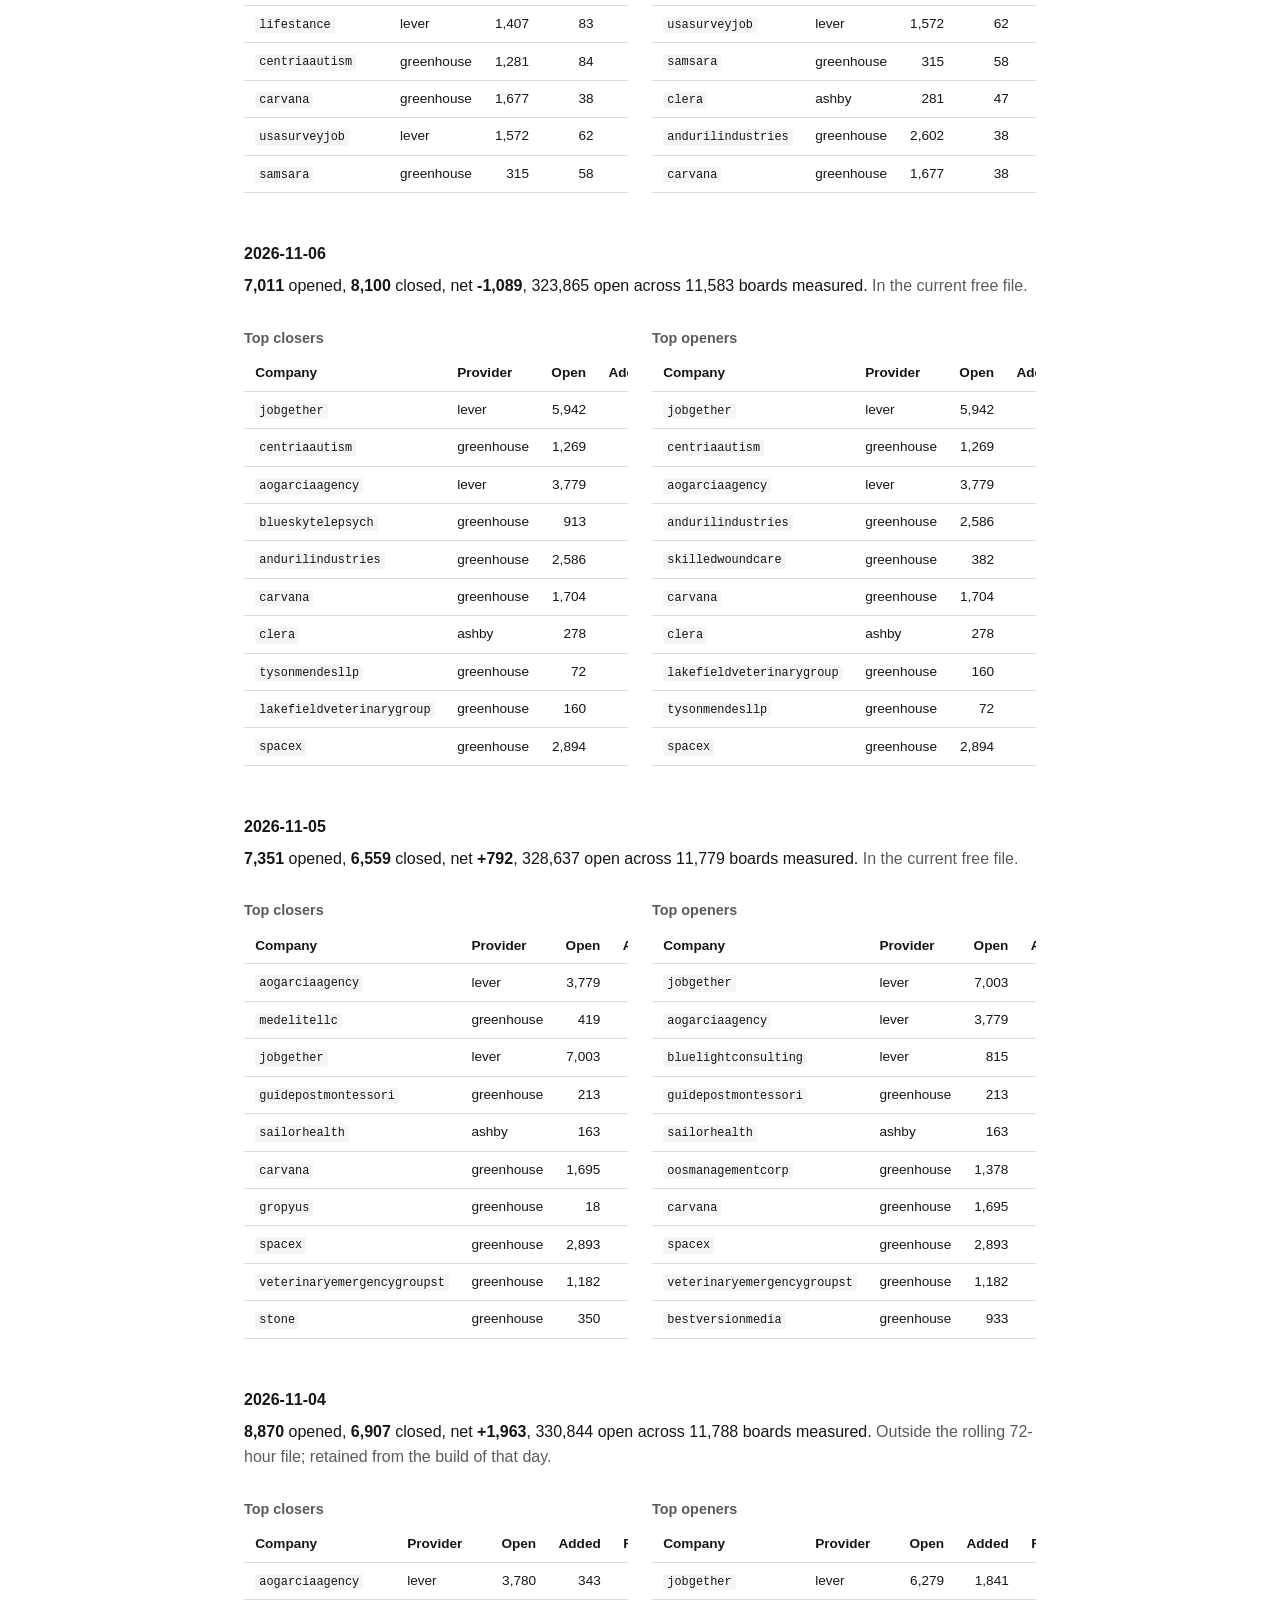
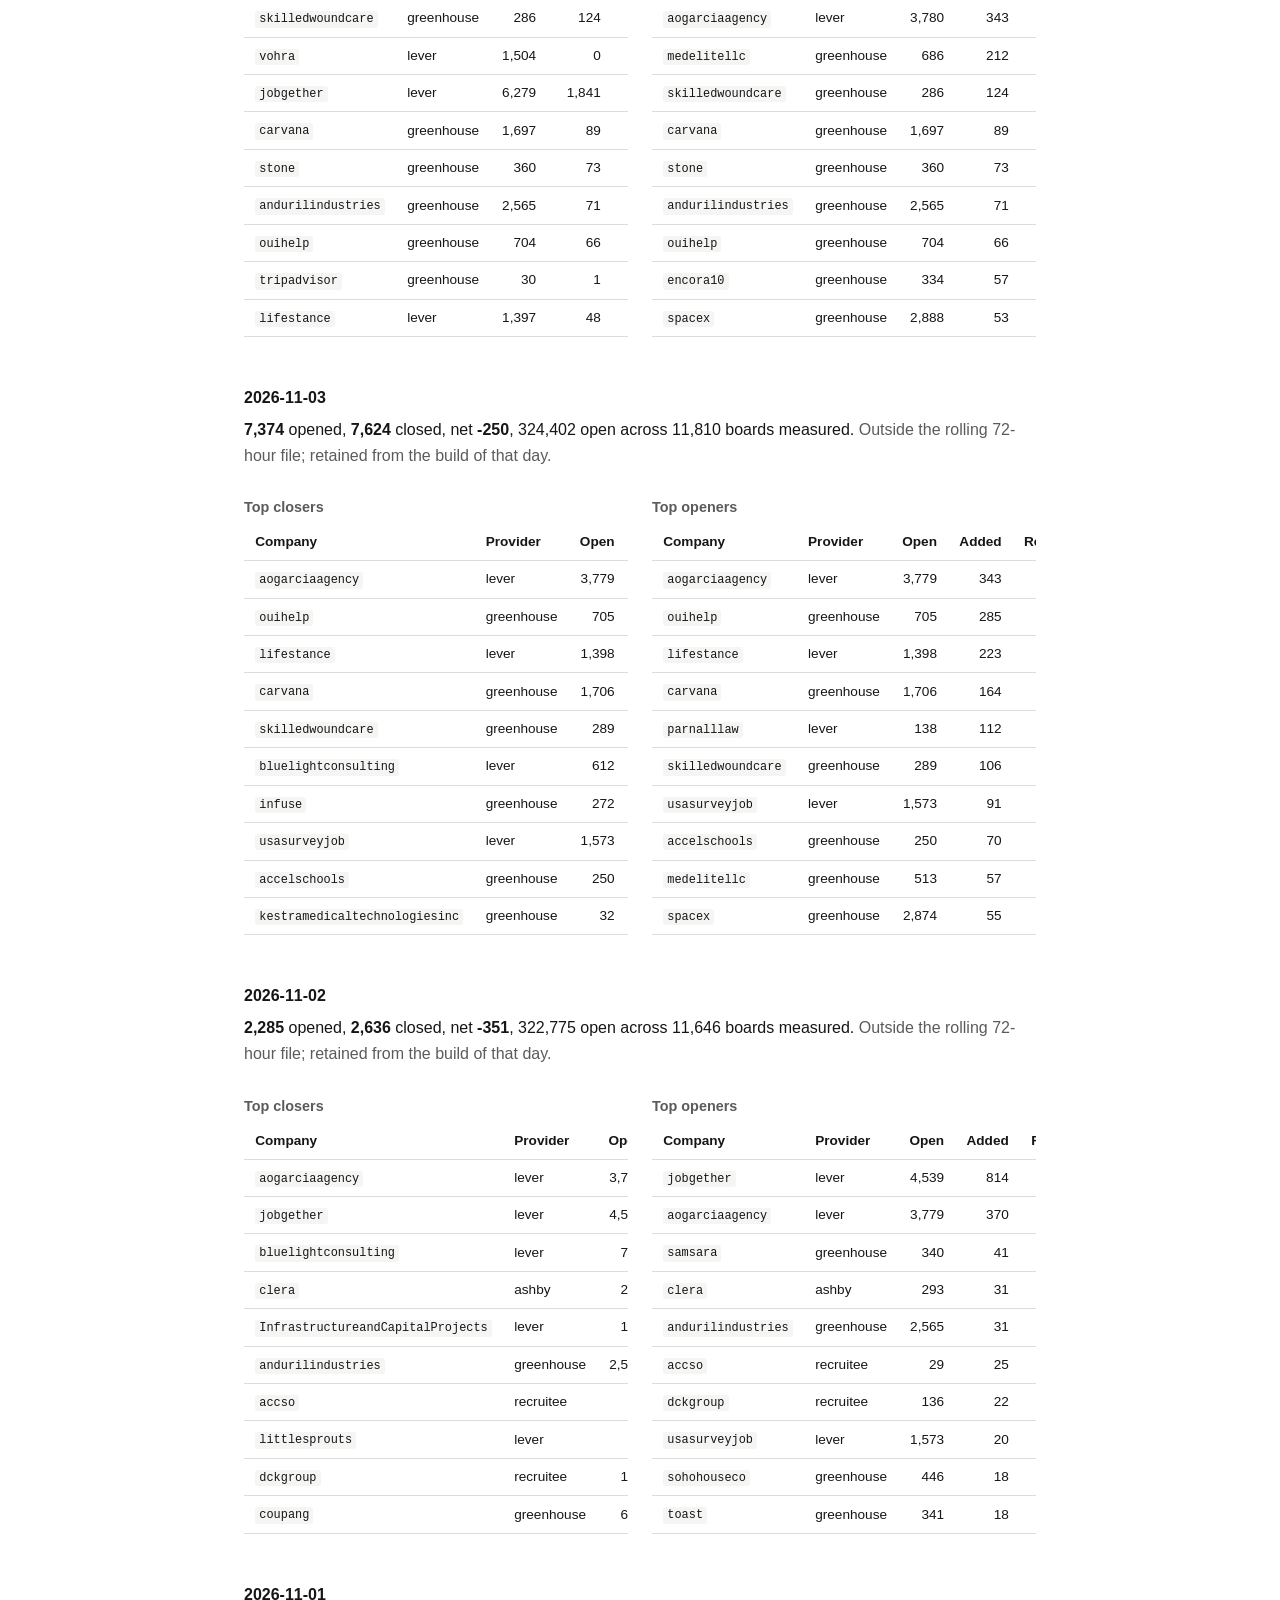
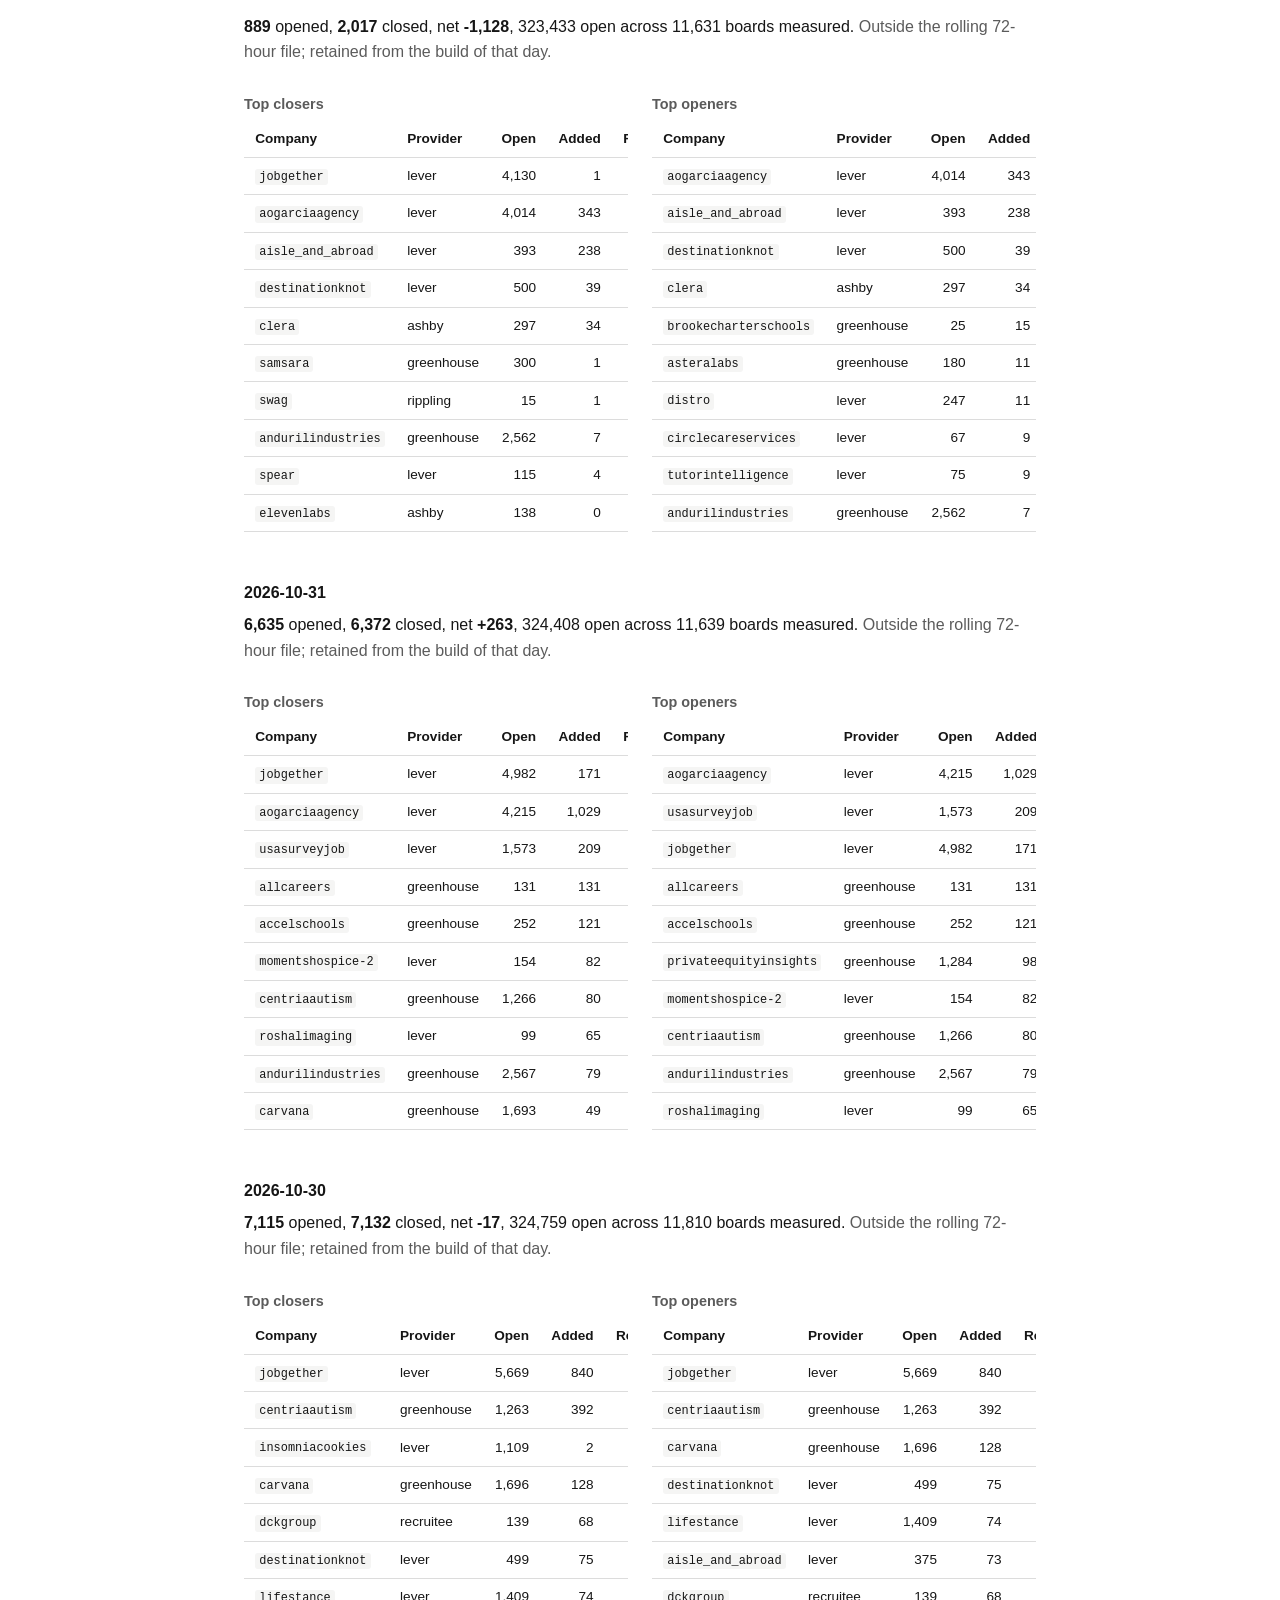
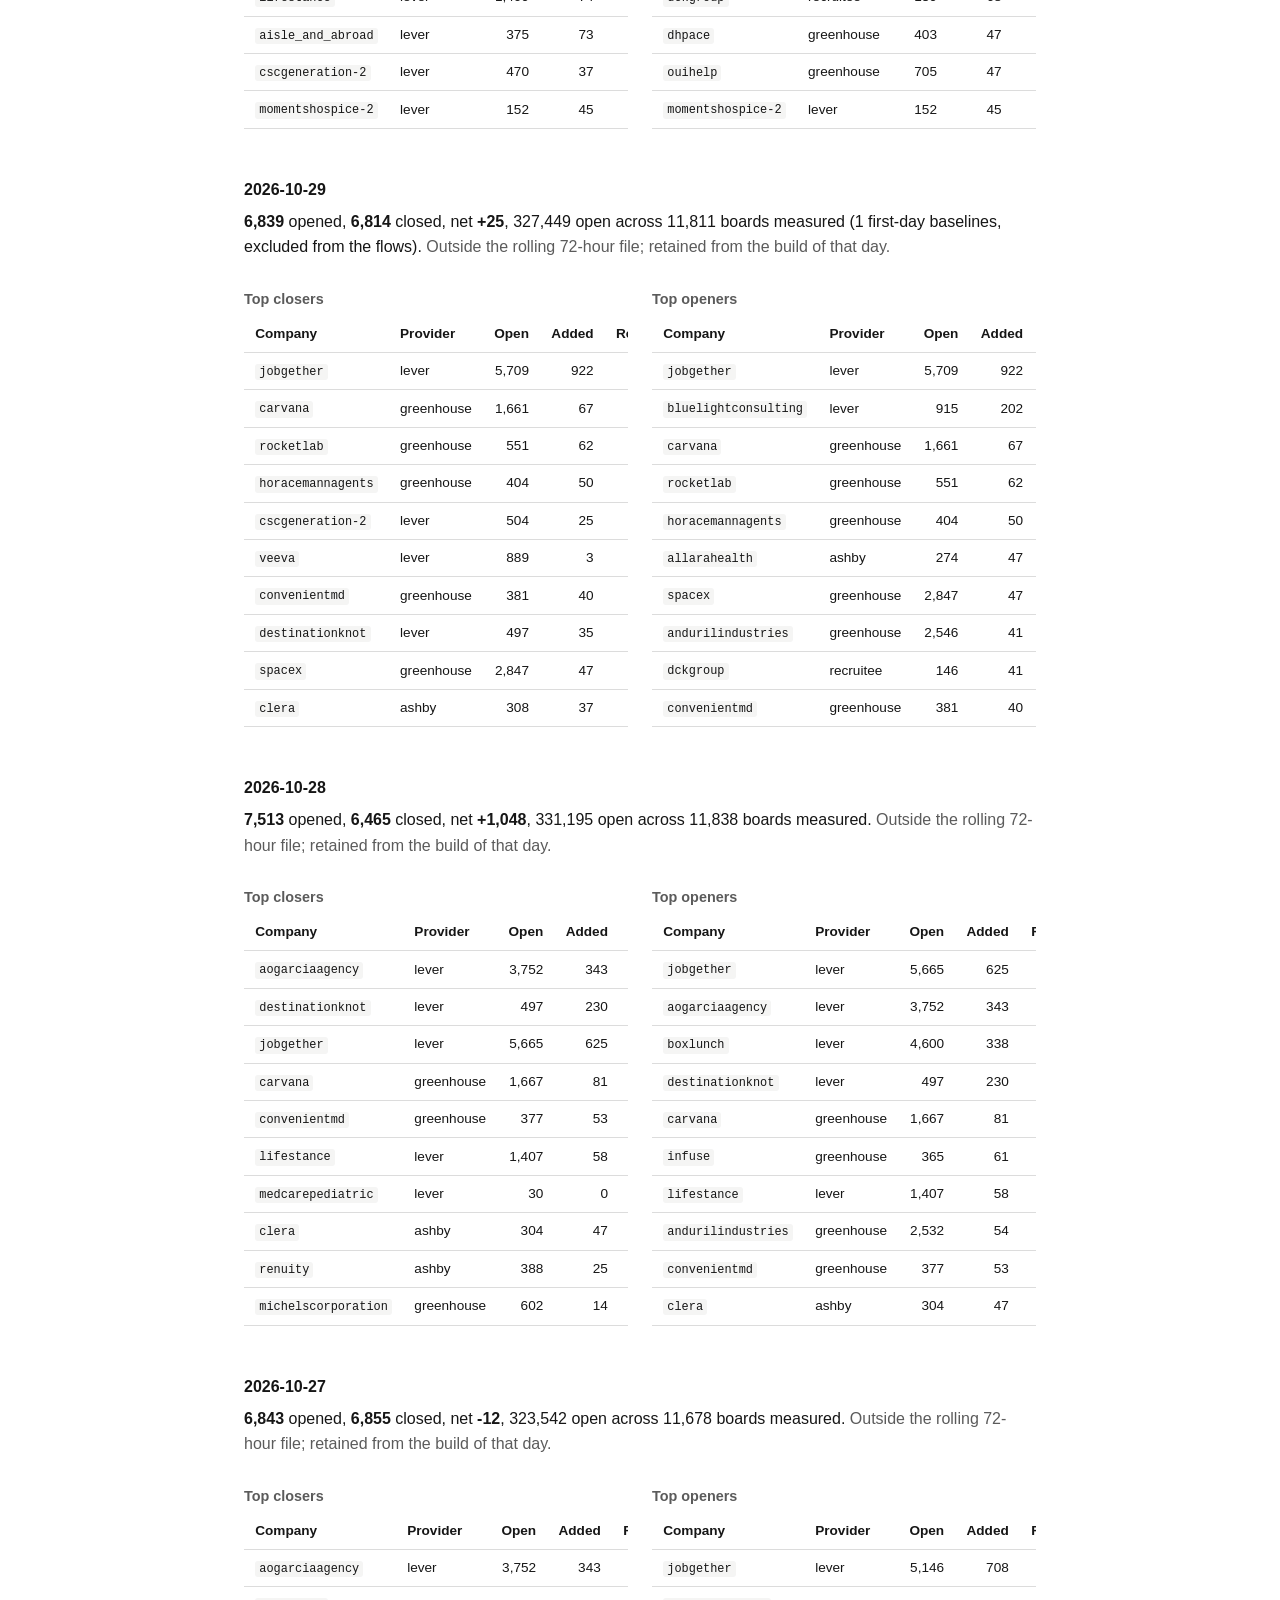
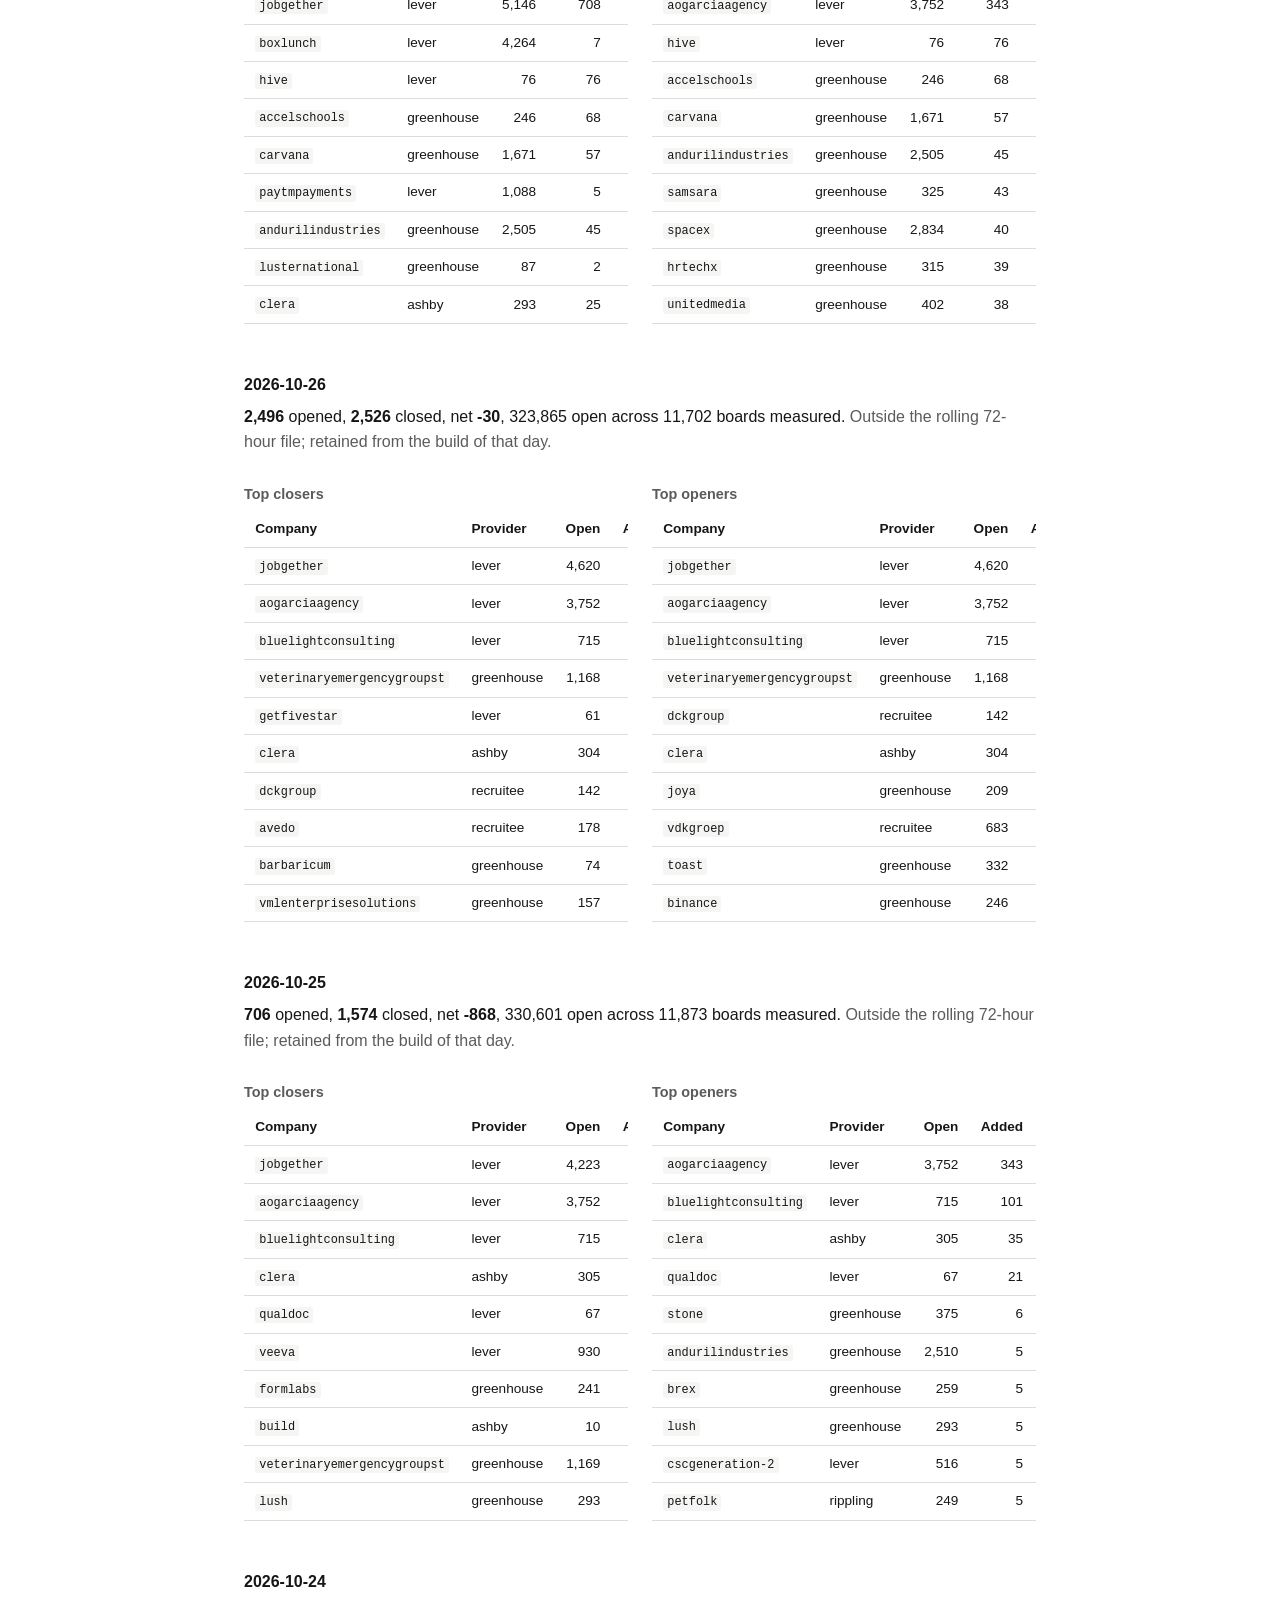
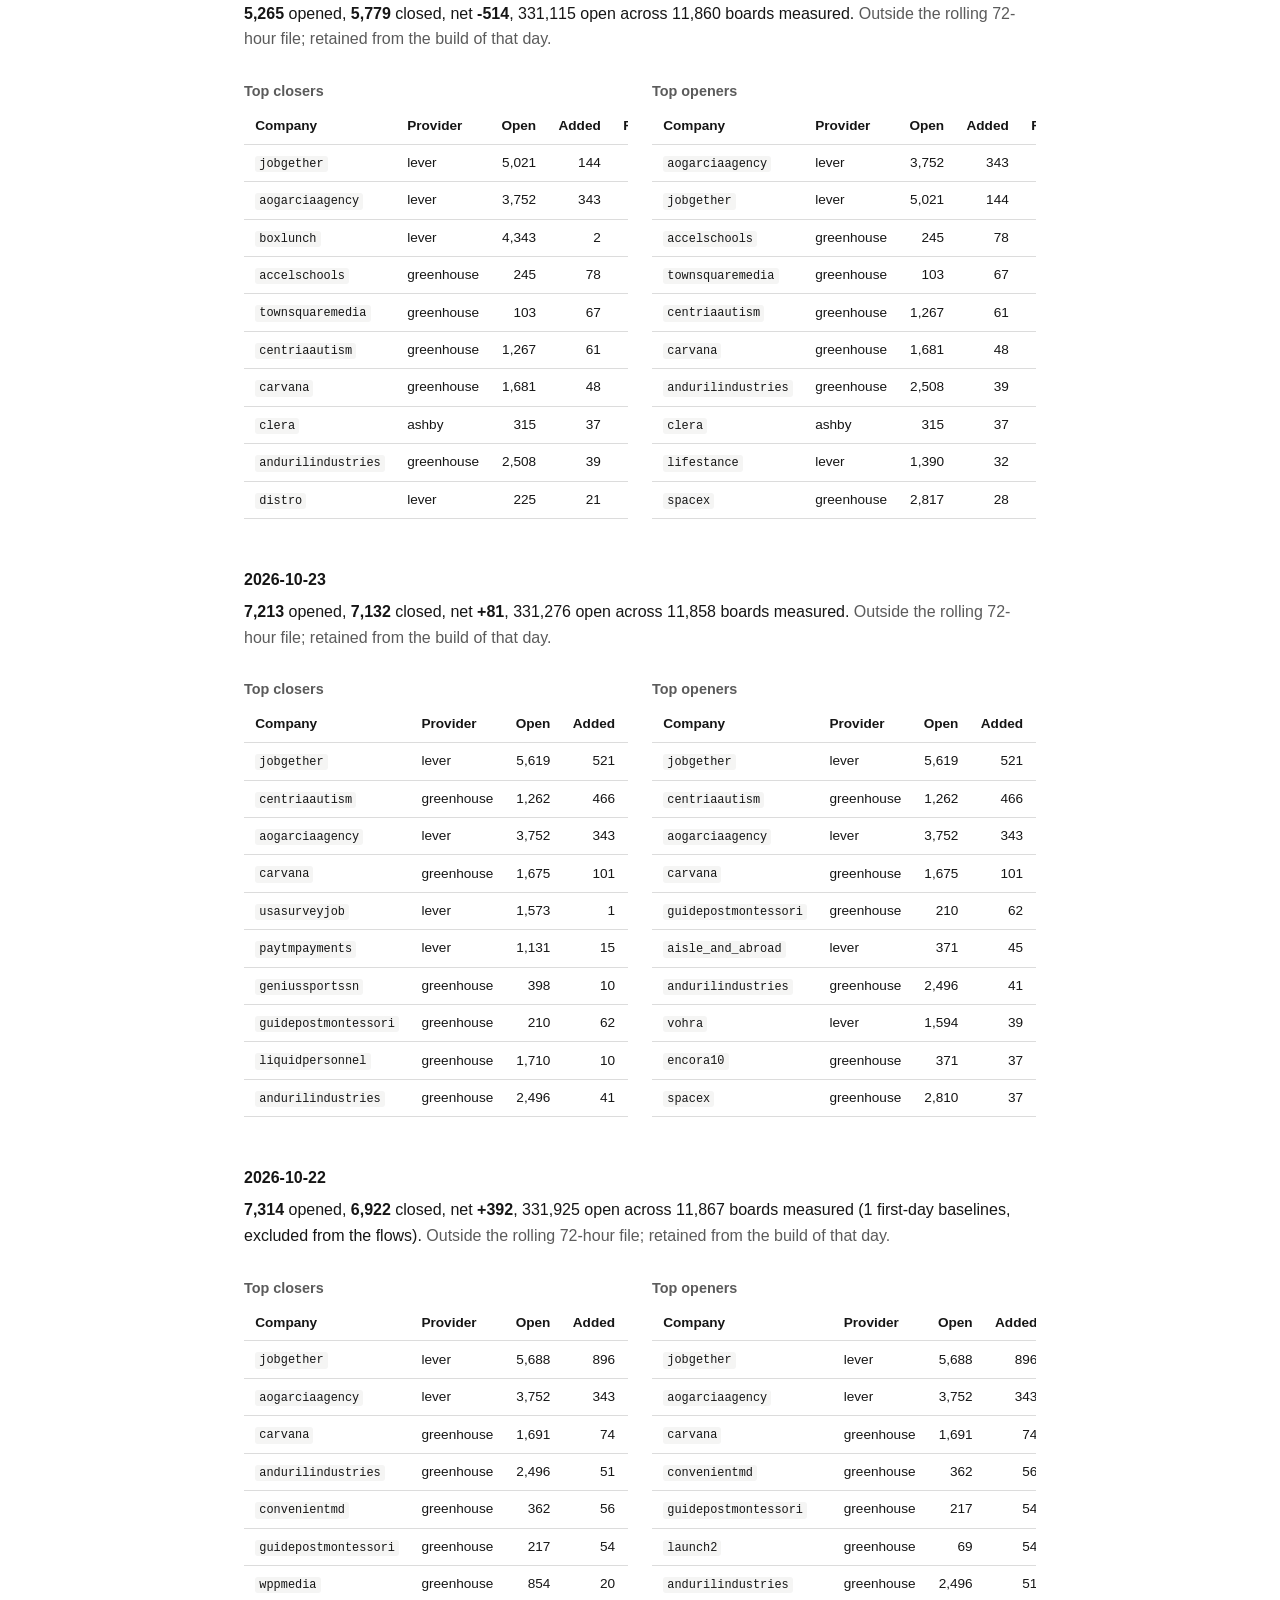
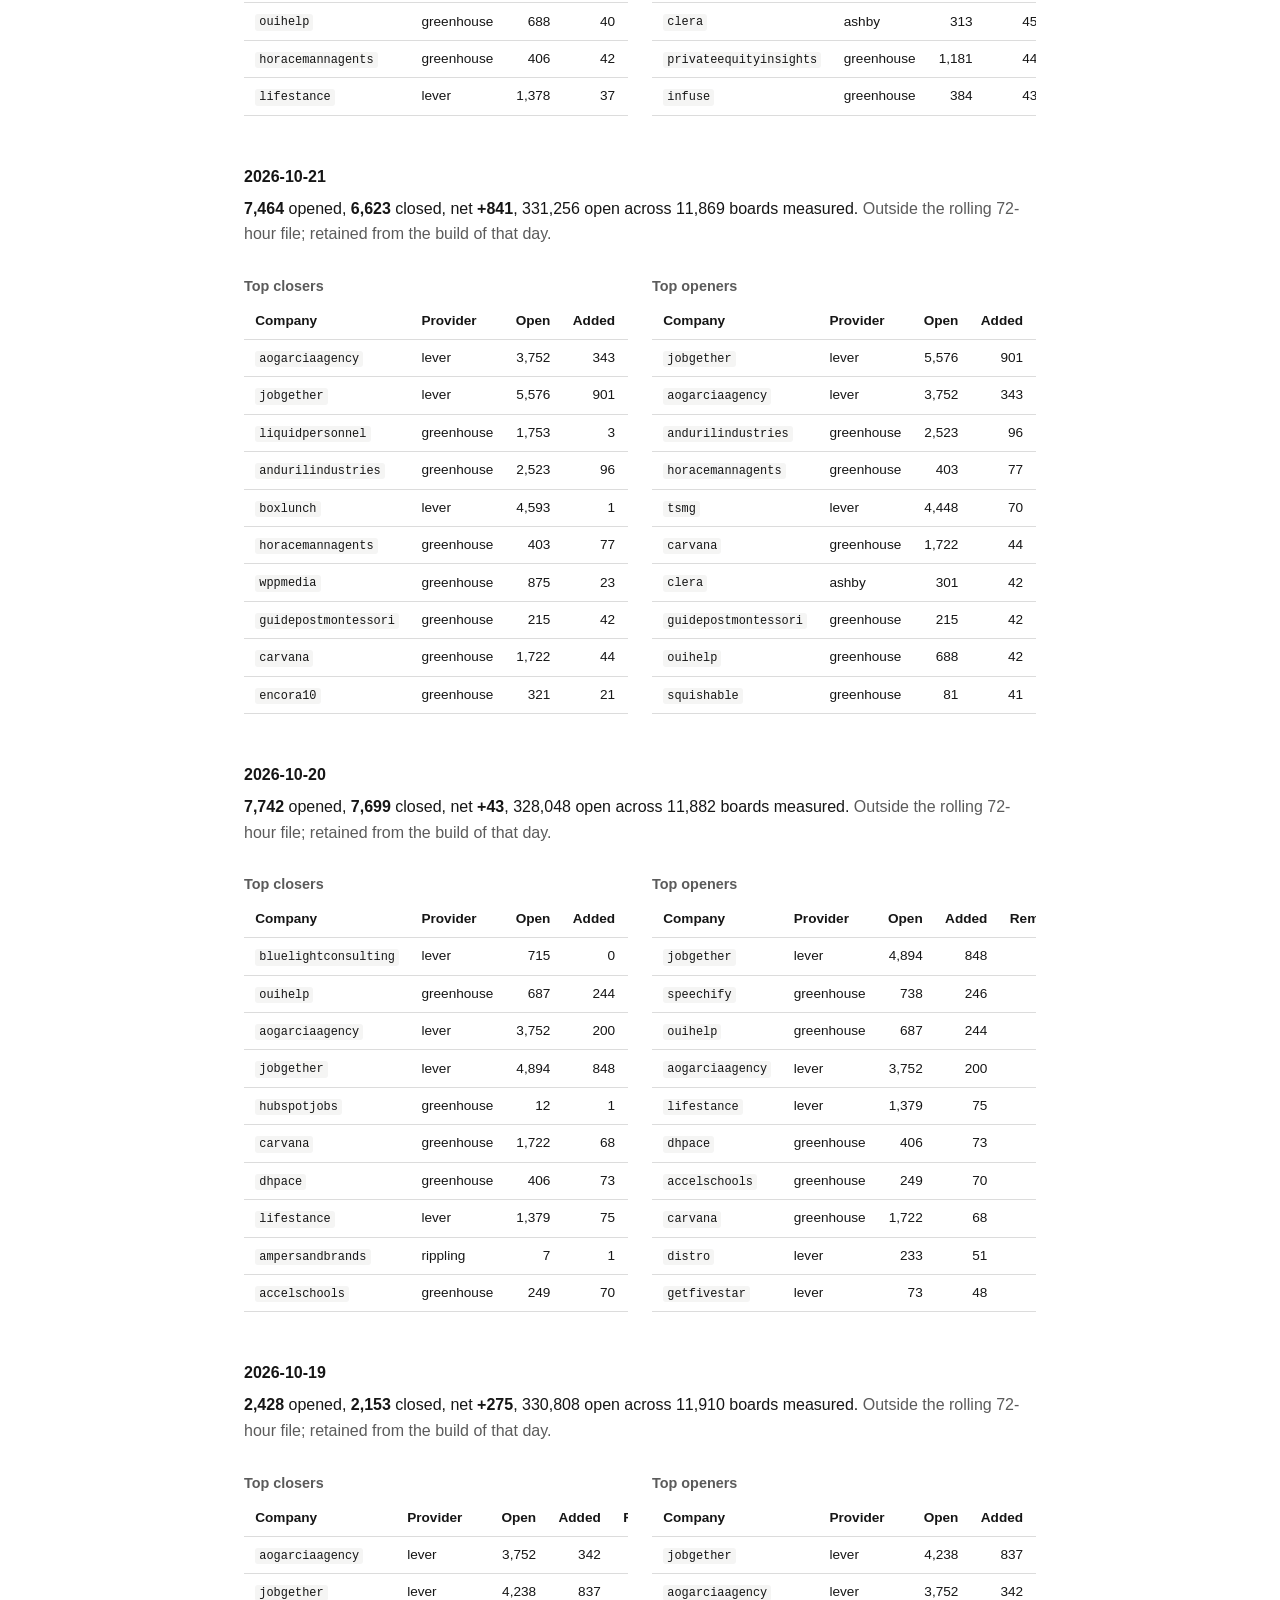
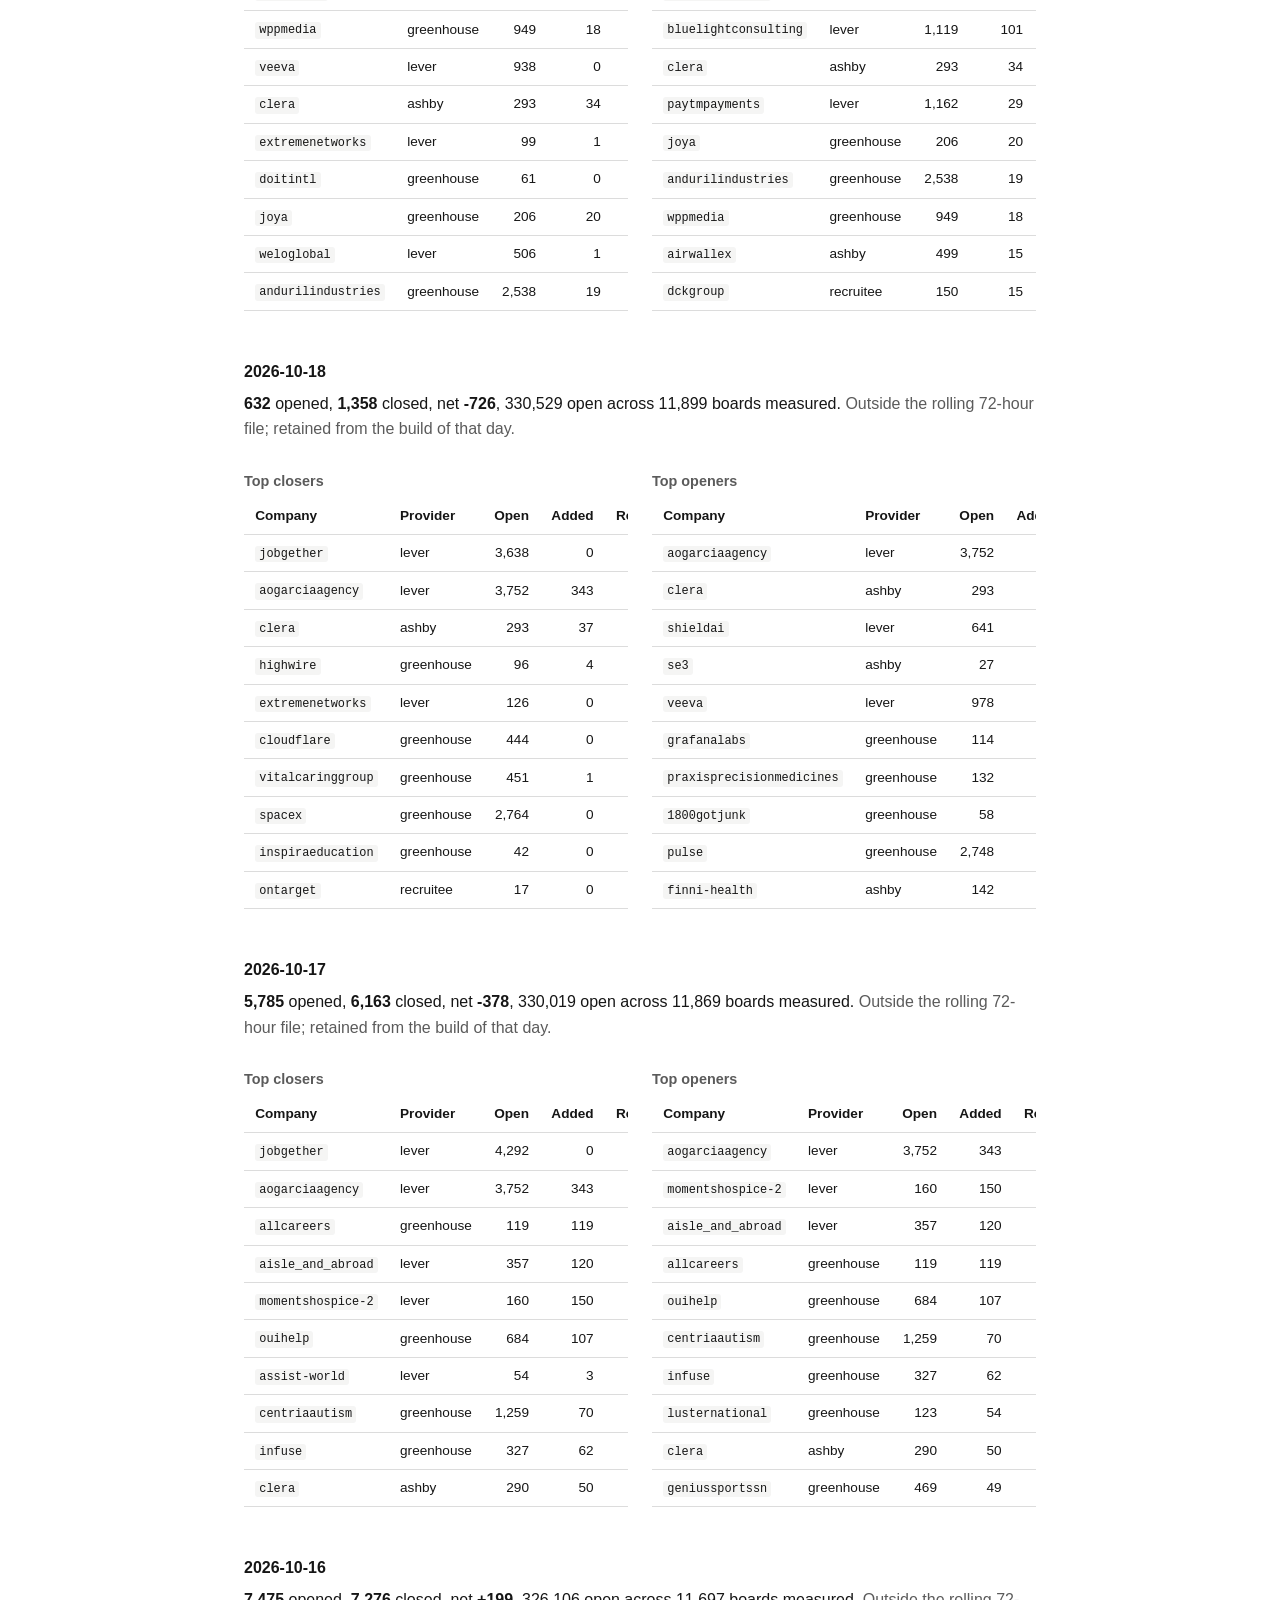
==== commit dd6a2097: "data: refresh 72h closure sample (2026-11-07)" ====
--- a/docs/calendar.html
+++ b/docs/calendar.html
@@ -3,12 +3,12 @@
 <head>
 <meta charset="utf-8">
 <meta name="viewport" content="width=device-width, initial-scale=1">
-<title>Job postings opened and closed by day, 2026-08-27 to 2026-11-06 — hiring-closures</title>
+<title>Job postings opened and closed by day, 2026-08-27 to 2026-11-07 — hiring-closures</title>
 <meta name="description" content="A calendar of how many job postings company careers boards opened and closed each day across five ATS platforms, with the top closers and openers per day. Recomputed daily from a CC0 file of company-day counts.">
 <link rel="canonical" href="https://moonie0201.github.io/hiring-closures/calendar.html">
 <meta property="og:type" content="website">
 <meta property="og:site_name" content="hiring-closures">
-<meta property="og:title" content="Job postings opened and closed by day, 2026-08-27 to 2026-11-06 — hiring-closures">
+<meta property="og:title" content="Job postings opened and closed by day, 2026-08-27 to 2026-11-07 — hiring-closures">
 <meta property="og:description" content="A calendar of how many job postings company careers boards opened and closed each day across five ATS platforms, with the top closers and openers per day. Recomputed daily from a CC0 file of company-day counts.">
 <meta property="og:url" content="https://moonie0201.github.io/hiring-closures/calendar.html">
 <link rel="stylesheet" href="style.css">
@@ -30,13 +30,13 @@
 <h1>Every day on record</h1>
 <p class="lede">Postings opened, closed and net across the five-provider free file, one cell
 per day, from the first day of this record (2026-08-27; collection began
-2026-08-26) to the latest measured day (2026-11-06). Cells for the last 90
+2026-08-26) to the latest measured day (2026-11-07). Cells for the last 90
 days link to that day's top 10 closers and openers.</p>
 <p>The free file holds the last three available observation days, so this page keeps its own record,
 <a href="daily.jsonl"><code>daily.jsonl</code></a>. Days still inside the three-observation-day file are
 recomputed from it on every rebuild; days that have rolled out keep the totals they were
 built with, minus any company that has since asked to be removed from the top lists. Today
-it holds 72 days; it fills in one cell per day.
+it holds 73 days; it fills in one cell per day.
 A day with no cell never passed through a build — it was not collected, or the daily rebuild
 did not run; it is never a zero. Days between the start of collection and the first day of this record (this page
 began with the file as it stood on 2026-08-27; 2026-08-26 covered one shard of
@@ -50,9 +50,43 @@
 <h2>October 2026</h2>
 <div class="cal"><div class="wd">Mon</div><div class="wd">Tue</div><div class="wd">Wed</div><div class="wd">Thu</div><div class="wd">Fri</div><div class="wd">Sat</div><div class="wd">Sun</div><div class="off"></div><div class="off"></div><div class="off"></div><a class="day" href="#d-2026-10-01"><b>1</b><span>+7,069 / −7,437</span><span>net -368</span><span class="muted">11,947 boards</span></a><a class="day" href="#d-2026-10-02"><b>2</b><span>+7,498 / −7,349</span><span>net +149</span><span class="muted">11,951 boards</span></a><a class="day" href="#d-2026-10-03"><b>3</b><span>+5,687 / −5,763</span><span>net -76</span><span class="muted">11,955 boards</span></a><a class="day" href="#d-2026-10-04"><b>4</b><span>+610 / −1,072</span><span>net -462</span><span class="muted">11,969 boards</span></a><a class="day" href="#d-2026-10-05"><b>5</b><span>+2,103 / −1,610</span><span>net +493</span><span class="muted">11,978 boards</span></a><a class="day" href="#d-2026-10-06"><b>6</b><span>+7,844 / −6,991</span><span>net +853</span><span class="muted">11,935 boards</span></a><a class="day" href="#d-2026-10-07"><b>7</b><span>+6,421 / −5,992</span><span>net +429</span><span class="muted">11,761 boards</span></a><a class="day" href="#d-2026-10-08"><b>8</b><span>+8,540 / −6,362</span><span>net +2,178</span><span class="muted">11,763 boards</span></a><a class="day" href="#d-2026-10-09"><b>9</b><span>+7,543 / −7,741</span><span>net -198</span><span class="muted">11,749 boards</span></a><a class="day" href="#d-2026-10-10"><b>10</b><span>+5,356 / −6,951</span><span>net -1,595</span><span class="muted">11,732 boards</span></a><a class="day" href="#d-2026-10-11"><b>11</b><span>+964 / −1,211</span><span>net -247</span><span class="muted">11,928 boards</span></a><a class="day" href="#d-2026-10-12"><b>12</b><span>+3,898 / −2,032</span><span>net +1,866</span><span class="muted">11,934 boards</span></a><a class="day" href="#d-2026-10-13"><b>13</b><span>+5,798 / −5,629</span><span>net +169</span><span class="muted">11,557 boards</span></a><a class="day" href="#d-2026-10-14"><b>14</b><span>+7,862 / −6,842</span><span>net +1,020</span><span class="muted">11,891 boards</span></a><a class="day" href="#d-2026-10-15"><b>15</b><span>+7,025 / −6,911</span><span>net +114</span><span class="muted">11,888 boards</span></a><a class="day" href="#d-2026-10-16"><b>16</b><span>+7,475 / −7,276</span><span>net +199</span><span class="muted">11,697 boards</span></a><a class="day" href="#d-2026-10-17"><b>17</b><span>+5,785 / −6,163</span><span>net -378</span><span class="muted">11,869 boards</span></a><a class="day" href="#d-2026-10-18"><b>18</b><span>+632 / −1,358</span><span>net -726</span><span class="muted">11,899 boards</span></a><a class="day" href="#d-2026-10-19"><b>19</b><span>+2,428 / −2,153</span><span>net +275</span><span class="muted">11,910 boards</span></a><a class="day" href="#d-2026-10-20"><b>20</b><span>+7,742 / −7,699</span><span>net +43</span><span class="muted">11,882 boards</span></a><a class="day" href="#d-2026-10-21"><b>21</b><span>+7,464 / −6,623</span><span>net +841</span><span class="muted">11,869 boards</span></a><a class="day" href="#d-2026-10-22"><b>22</b><span>+7,314 / −6,922</span><span>net +392</span><span class="muted">11,867 boards</span></a><a class="day" href="#d-2026-10-23"><b>23</b><span>+7,213 / −7,132</span><span>net +81</span><span class="muted">11,858 boards</span></a><a class="day" href="#d-2026-10-24"><b>24</b><span>+5,265 / −5,779</span><span>net -514</span><span class="muted">11,860 boards</span></a><a class="day" href="#d-2026-10-25"><b>25</b><span>+706 / −1,574</span><span>net -868</span><span class="muted">11,873 boards</span></a><a class="day" href="#d-2026-10-26"><b>26</b><span>+2,496 / −2,526</span><span>net -30</span><span class="muted">11,702 boards</span></a><a class="day" href="#d-2026-10-27"><b>27</b><span>+6,843 / −6,855</span><span>net -12</span><span class="muted">11,678 boards</span></a><a class="day" href="#d-2026-10-28"><b>28</b><span>+7,513 / −6,465</span><span>net +1,048</span><span class="muted">11,838 boards</span></a><a class="day" href="#d-2026-10-29"><b>29</b><span>+6,839 / −6,814</span><span>net +25</span><span class="muted">11,811 boards</span></a><a class="day" href="#d-2026-10-30"><b>30</b><span>+7,115 / −7,132</span><span>net -17</span><span class="muted">11,810 boards</span></a><a class="day" href="#d-2026-10-31"><b>31</b><span>+6,635 / −6,372</span><span>net +263</span><span class="muted">11,639 boards</span></a></div>
 <h2>November 2026</h2>
-<div class="cal"><div class="wd">Mon</div><div class="wd">Tue</div><div class="wd">Wed</div><div class="wd">Thu</div><div class="wd">Fri</div><div class="wd">Sat</div><div class="wd">Sun</div><div class="off"></div><div class="off"></div><div class="off"></div><div class="off"></div><div class="off"></div><div class="off"></div><a class="day" href="#d-2026-11-01"><b>1</b><span>+889 / −2,017</span><span>net -1,128</span><span class="muted">11,631 boards</span></a><a class="day" href="#d-2026-11-02"><b>2</b><span>+2,285 / −2,636</span><span>net -351</span><span class="muted">11,646 boards</span></a><a class="day" href="#d-2026-11-03"><b>3</b><span>+7,374 / −7,624</span><span>net -250</span><span class="muted">11,810 boards</span></a><a class="day" href="#d-2026-11-04"><b>4</b><span>+8,870 / −6,907</span><span>net +1,963</span><span class="muted">11,788 boards</span></a><a class="day" href="#d-2026-11-05"><b>5</b><span>+7,351 / −6,559</span><span>net +792</span><span class="muted">11,779 boards</span></a><a class="day" href="#d-2026-11-06"><b>6</b><span>+7,011 / −8,100</span><span>net -1,089</span><span class="muted">11,583 boards</span></a><div class="none"><b>7</b><span>not yet</span></div><div class="none"><b>8</b><span>not yet</span></div><div class="none"><b>9</b><span>not yet</span></div><div class="none"><b>10</b><span>not yet</span></div><div class="none"><b>11</b><span>not yet</span></div><div class="none"><b>12</b><span>not yet</span></div><div class="none"><b>13</b><span>not yet</span></div><div class="none"><b>14</b><span>not yet</span></div><div class="none"><b>15</b><span>not yet</span></div><div class="none"><b>16</b><span>not yet</span></div><div class="none"><b>17</b><span>not yet</span></div><div class="none"><b>18</b><span>not yet</span></div><div class="none"><b>19</b><span>not yet</span></div><div class="none"><b>20</b><span>not yet</span></div><div class="none"><b>21</b><span>not yet</span></div><div class="none"><b>22</b><span>not yet</span></div><div class="none"><b>23</b><span>not yet</span></div><div class="none"><b>24</b><span>not yet</span></div><div class="none"><b>25</b><span>not yet</span></div><div class="none"><b>26</b><span>not yet</span></div><div class="none"><b>27</b><span>not yet</span></div><div class="none"><b>28</b><span>not yet</span></div><div class="none"><b>29</b><span>not yet</span></div><div class="none"><b>30</b><span>not yet</span></div></div>
+<div class="cal"><div class="wd">Mon</div><div class="wd">Tue</div><div class="wd">Wed</div><div class="wd">Thu</div><div class="wd">Fri</div><div class="wd">Sat</div><div class="wd">Sun</div><div class="off"></div><div class="off"></div><div class="off"></div><div class="off"></div><div class="off"></div><div class="off"></div><a class="day" href="#d-2026-11-01"><b>1</b><span>+889 / −2,017</span><span>net -1,128</span><span class="muted">11,631 boards</span></a><a class="day" href="#d-2026-11-02"><b>2</b><span>+2,285 / −2,636</span><span>net -351</span><span class="muted">11,646 boards</span></a><a class="day" href="#d-2026-11-03"><b>3</b><span>+7,374 / −7,624</span><span>net -250</span><span class="muted">11,810 boards</span></a><a class="day" href="#d-2026-11-04"><b>4</b><span>+8,870 / −6,907</span><span>net +1,963</span><span class="muted">11,788 boards</span></a><a class="day" href="#d-2026-11-05"><b>5</b><span>+7,351 / −6,559</span><span>net +792</span><span class="muted">11,779 boards</span></a><a class="day" href="#d-2026-11-06"><b>6</b><span>+7,011 / −8,100</span><span>net -1,089</span><span class="muted">11,583 boards</span></a><a class="day" href="#d-2026-11-07"><b>7</b><span>+5,574 / −6,654</span><span>net -1,080</span><span class="muted">11,777 boards</span></a><div class="none"><b>8</b><span>not yet</span></div><div class="none"><b>9</b><span>not yet</span></div><div class="none"><b>10</b><span>not yet</span></div><div class="none"><b>11</b><span>not yet</span></div><div class="none"><b>12</b><span>not yet</span></div><div class="none"><b>13</b><span>not yet</span></div><div class="none"><b>14</b><span>not yet</span></div><div class="none"><b>15</b><span>not yet</span></div><div class="none"><b>16</b><span>not yet</span></div><div class="none"><b>17</b><span>not yet</span></div><div class="none"><b>18</b><span>not yet</span></div><div class="none"><b>19</b><span>not yet</span></div><div class="none"><b>20</b><span>not yet</span></div><div class="none"><b>21</b><span>not yet</span></div><div class="none"><b>22</b><span>not yet</span></div><div class="none"><b>23</b><span>not yet</span></div><div class="none"><b>24</b><span>not yet</span></div><div class="none"><b>25</b><span>not yet</span></div><div class="none"><b>26</b><span>not yet</span></div><div class="none"><b>27</b><span>not yet</span></div><div class="none"><b>28</b><span>not yet</span></div><div class="none"><b>29</b><span>not yet</span></div><div class="none"><b>30</b><span>not yet</span></div></div>
 
 <h2 id="days">Day by day</h2>
+<section id="d-2026-11-07">
+<h3>2026-11-07</h3>
+<p><strong>5,574</strong> opened, <strong>6,654</strong> closed,
+net <strong>-1,080</strong>, 328,446 open across 11,777 boards
+measured. <span class="muted">In the current free file.</span></p>
+<div class="two">
+<div><h4>Top closers</h4><div class="tw"><table><thead><tr><th class="">Company</th><th class="">Provider</th><th class="n">Open</th><th class="n">Added</th><th class="n">Removed</th></tr></thead>
+<tbody>
+<tr><td class=""><code>jobgether</code></td><td class="">lever</td><td class="n">5,046</td><td class="n">9</td><td class="n">905</td></tr>
+<tr><td class=""><code>blueskytelepsych</code></td><td class="">greenhouse</td><td class="n">470</td><td class="n">0</td><td class="n">443</td></tr>
+<tr><td class=""><code>aogarciaagency</code></td><td class="">lever</td><td class="n">3,820</td><td class="n">384</td><td class="n">343</td></tr>
+<tr><td class=""><code>allcareers</code></td><td class="">greenhouse</td><td class="n">117</td><td class="n">117</td><td class="n">122</td></tr>
+<tr><td class=""><code>accelschools</code></td><td class="">greenhouse</td><td class="n">241</td><td class="n">76</td><td class="n">85</td></tr>
+<tr><td class=""><code>lifestance</code></td><td class="">lever</td><td class="n">1,407</td><td class="n">83</td><td class="n">81</td></tr>
+<tr><td class=""><code>centriaautism</code></td><td class="">greenhouse</td><td class="n">1,281</td><td class="n">84</td><td class="n">72</td></tr>
+<tr><td class=""><code>carvana</code></td><td class="">greenhouse</td><td class="n">1,677</td><td class="n">38</td><td class="n">65</td></tr>
+<tr><td class=""><code>usasurveyjob</code></td><td class="">lever</td><td class="n">1,572</td><td class="n">62</td><td class="n">63</td></tr>
+<tr><td class=""><code>samsara</code></td><td class="">greenhouse</td><td class="n">315</td><td class="n">58</td><td class="n">48</td></tr>
+</tbody></table></div></div>
+<div><h4>Top openers</h4><div class="tw"><table><thead><tr><th class="">Company</th><th class="">Provider</th><th class="n">Open</th><th class="n">Added</th><th class="n">Removed</th></tr></thead>
+<tbody>
+<tr><td class=""><code>aogarciaagency</code></td><td class="">lever</td><td class="n">3,820</td><td class="n">384</td><td class="n">343</td></tr>
+<tr><td class=""><code>allcareers</code></td><td class="">greenhouse</td><td class="n">117</td><td class="n">117</td><td class="n">122</td></tr>
+<tr><td class=""><code>centriaautism</code></td><td class="">greenhouse</td><td class="n">1,281</td><td class="n">84</td><td class="n">72</td></tr>
+<tr><td class=""><code>lifestance</code></td><td class="">lever</td><td class="n">1,407</td><td class="n">83</td><td class="n">81</td></tr>
+<tr><td class=""><code>accelschools</code></td><td class="">greenhouse</td><td class="n">241</td><td class="n">76</td><td class="n">85</td></tr>
+<tr><td class=""><code>usasurveyjob</code></td><td class="">lever</td><td class="n">1,572</td><td class="n">62</td><td class="n">63</td></tr>
+<tr><td class=""><code>samsara</code></td><td class="">greenhouse</td><td class="n">315</td><td class="n">58</td><td class="n">48</td></tr>
+<tr><td class=""><code>clera</code></td><td class="">ashby</td><td class="n">281</td><td class="n">47</td><td class="n">44</td></tr>
+<tr><td class=""><code>andurilindustries</code></td><td class="">greenhouse</td><td class="n">2,602</td><td class="n">38</td><td class="n">22</td></tr>
+<tr><td class=""><code>carvana</code></td><td class="">greenhouse</td><td class="n">1,677</td><td class="n">38</td><td class="n">65</td></tr>
+</tbody></table></div></div>
+</div>
+</section>
 <section id="d-2026-11-06">
 <h3>2026-11-06</h3>
 <p><strong>7,011</strong> opened, <strong>8,100</strong> closed,
@@ -125,7 +159,7 @@
 <h3>2026-11-04</h3>
 <p><strong>8,870</strong> opened, <strong>6,907</strong> closed,
 net <strong>+1,963</strong>, 330,844 open across 11,788 boards
-measured. <span class="muted">In the current free file.</span></p>
+measured. <span class="muted">Outside the rolling 72-hour file; retained from the build of that day.</span></p>
 <div class="two">
 <div><h4>Top closers</h4><div class="tw"><table><thead><tr><th class="">Company</th><th class="">Provider</th><th class="n">Open</th><th class="n">Added</th><th class="n">Removed</th></tr></thead>
 <tbody>
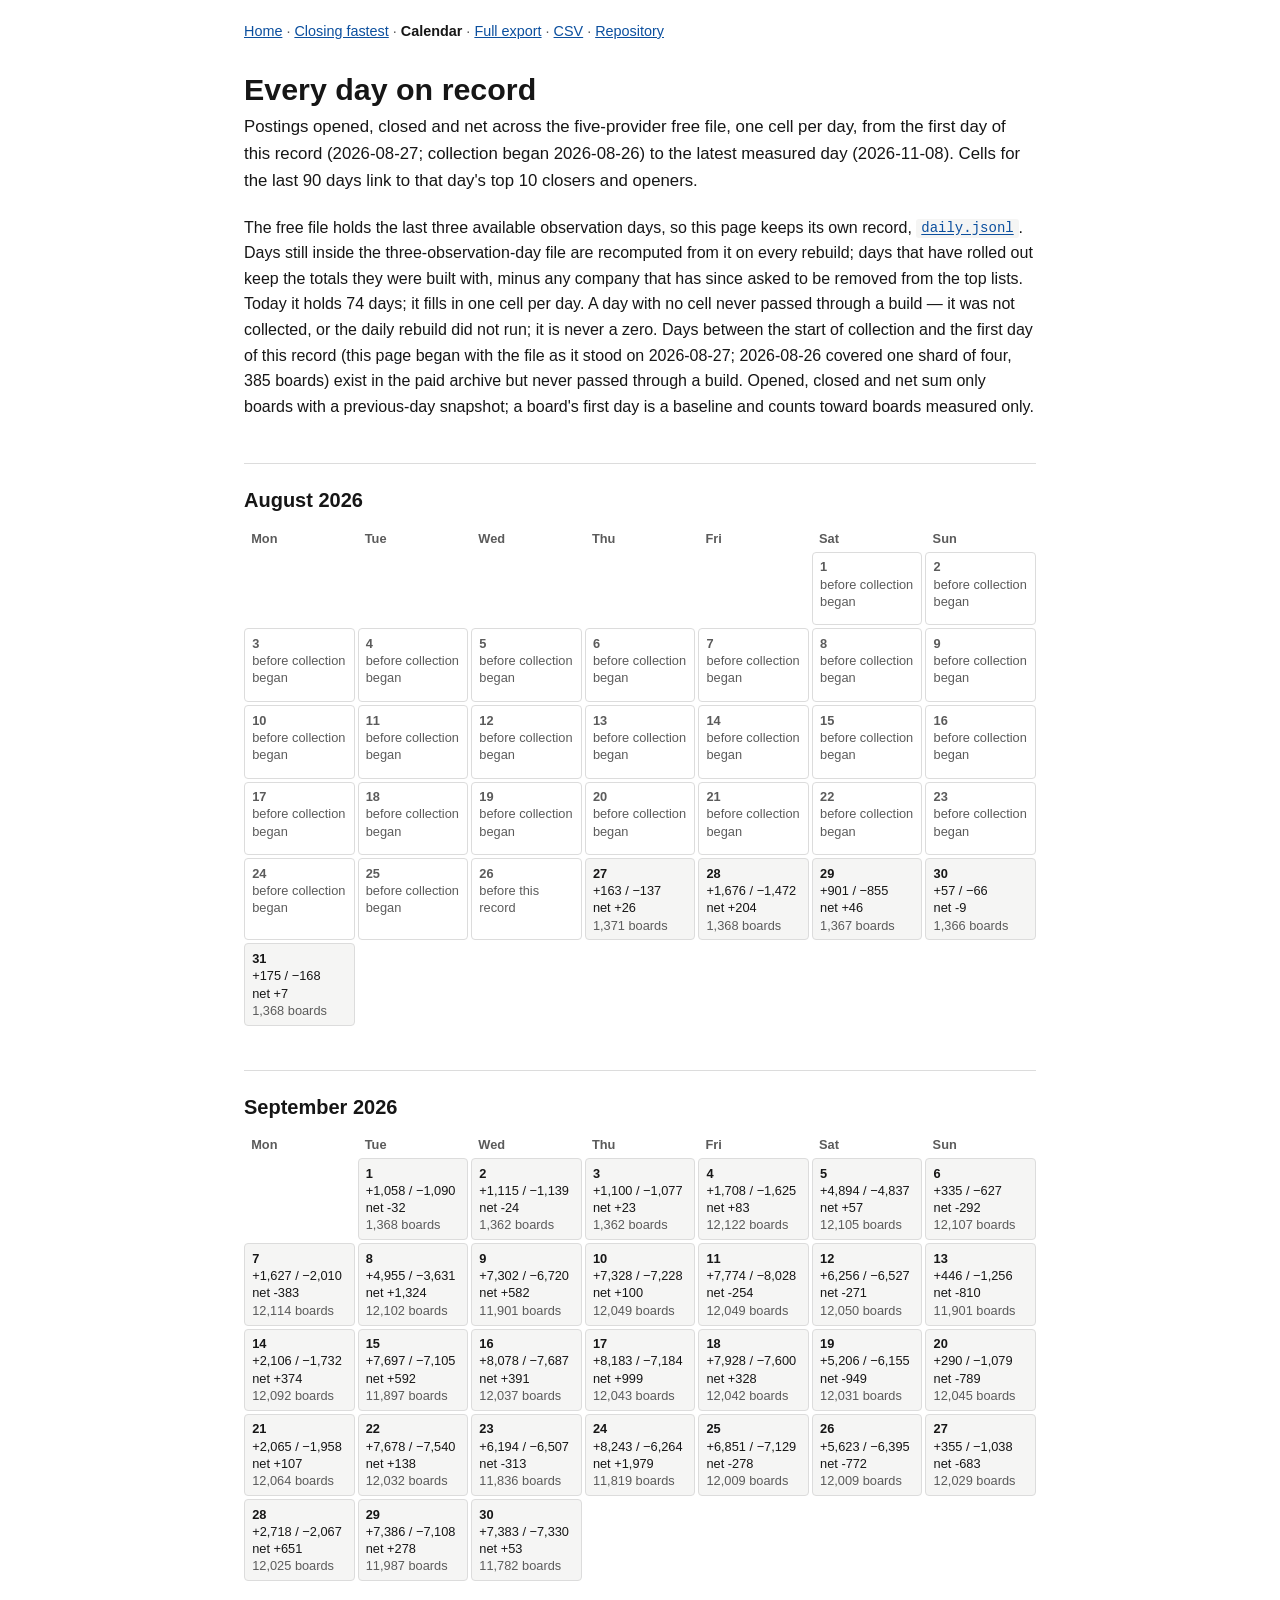
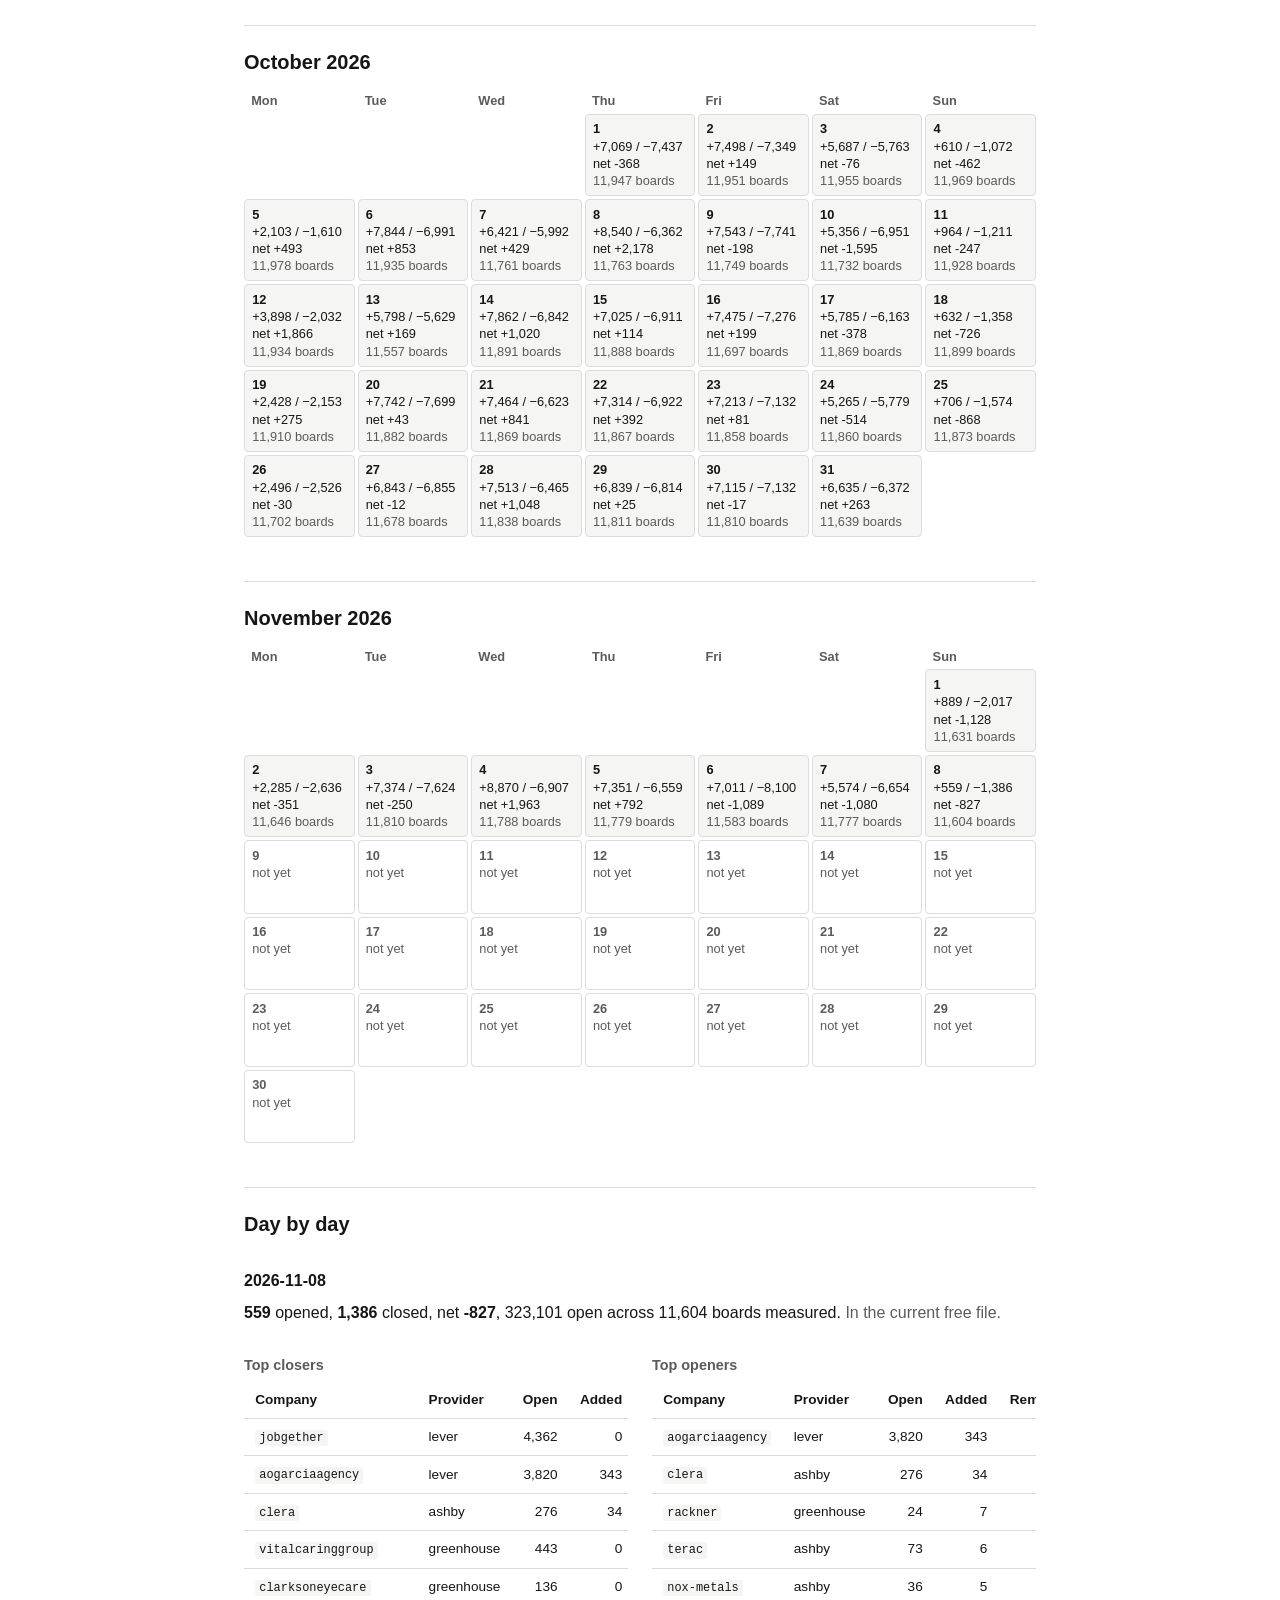
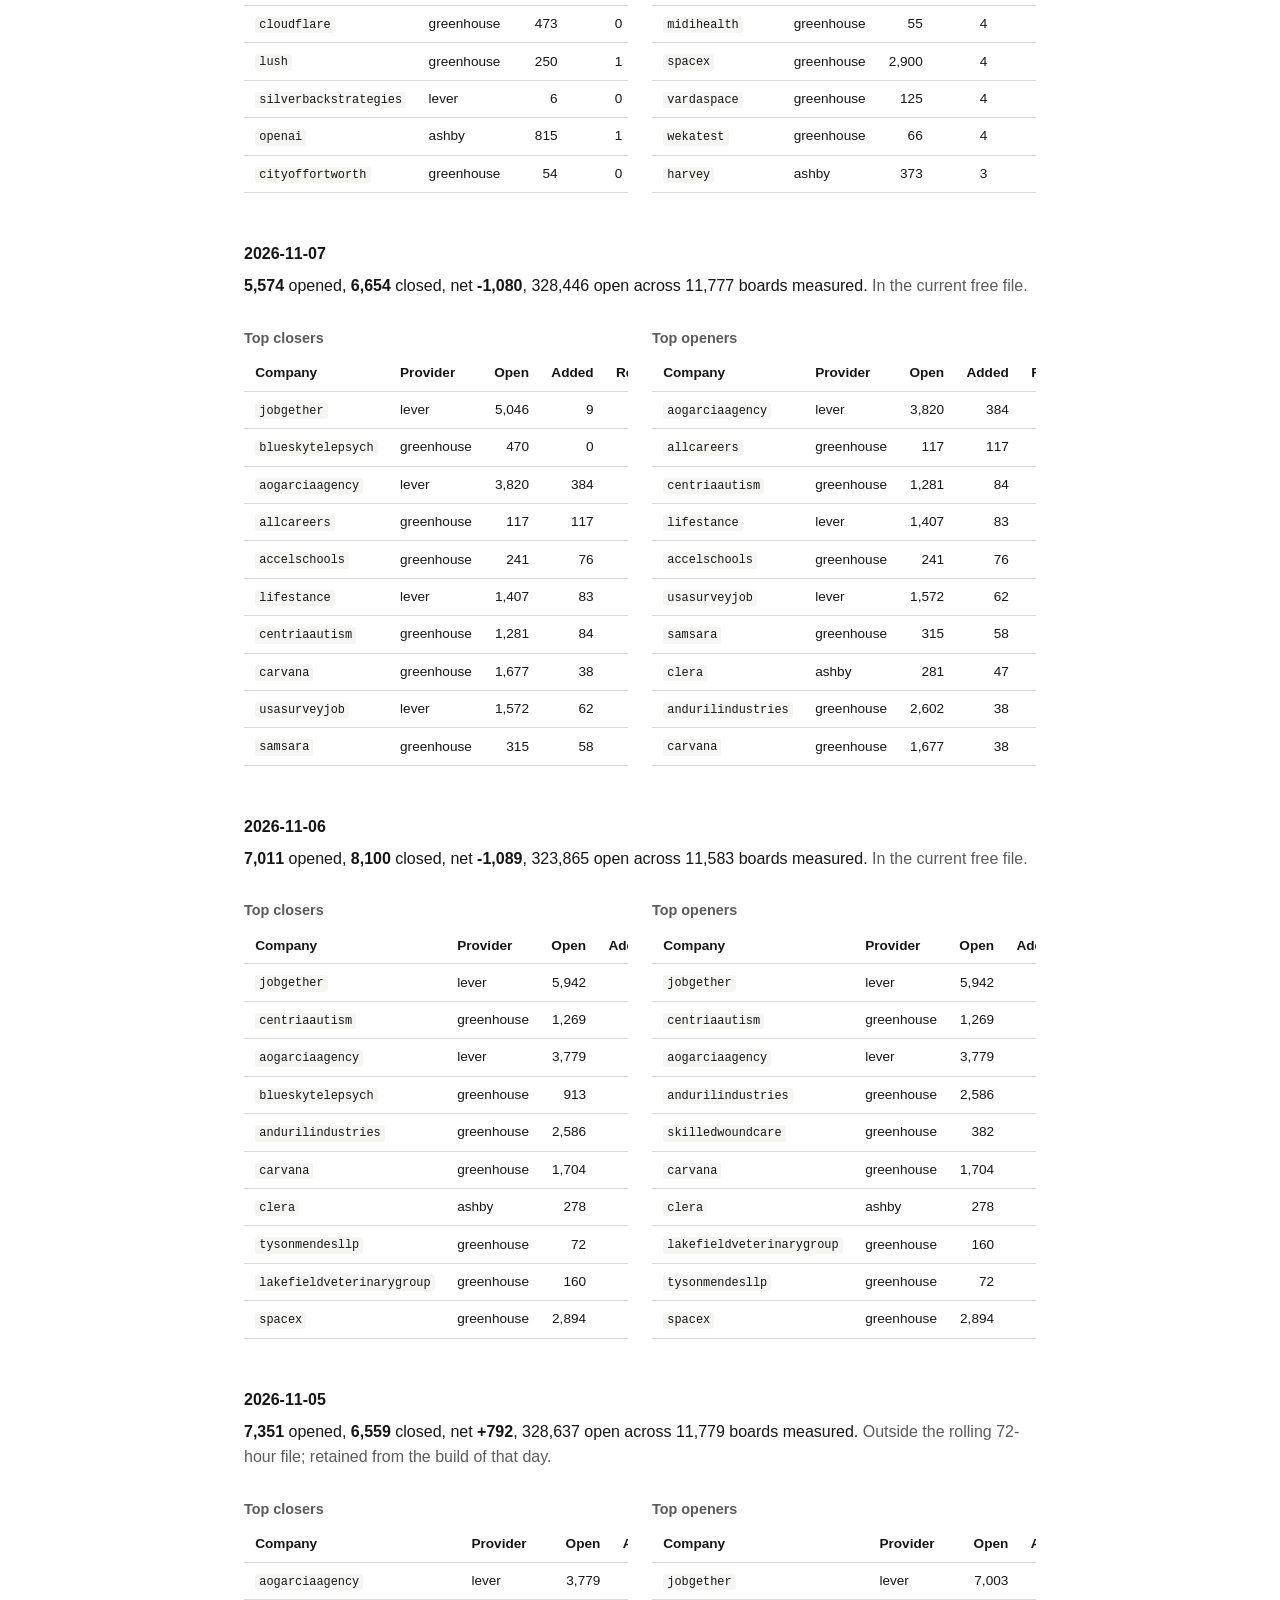
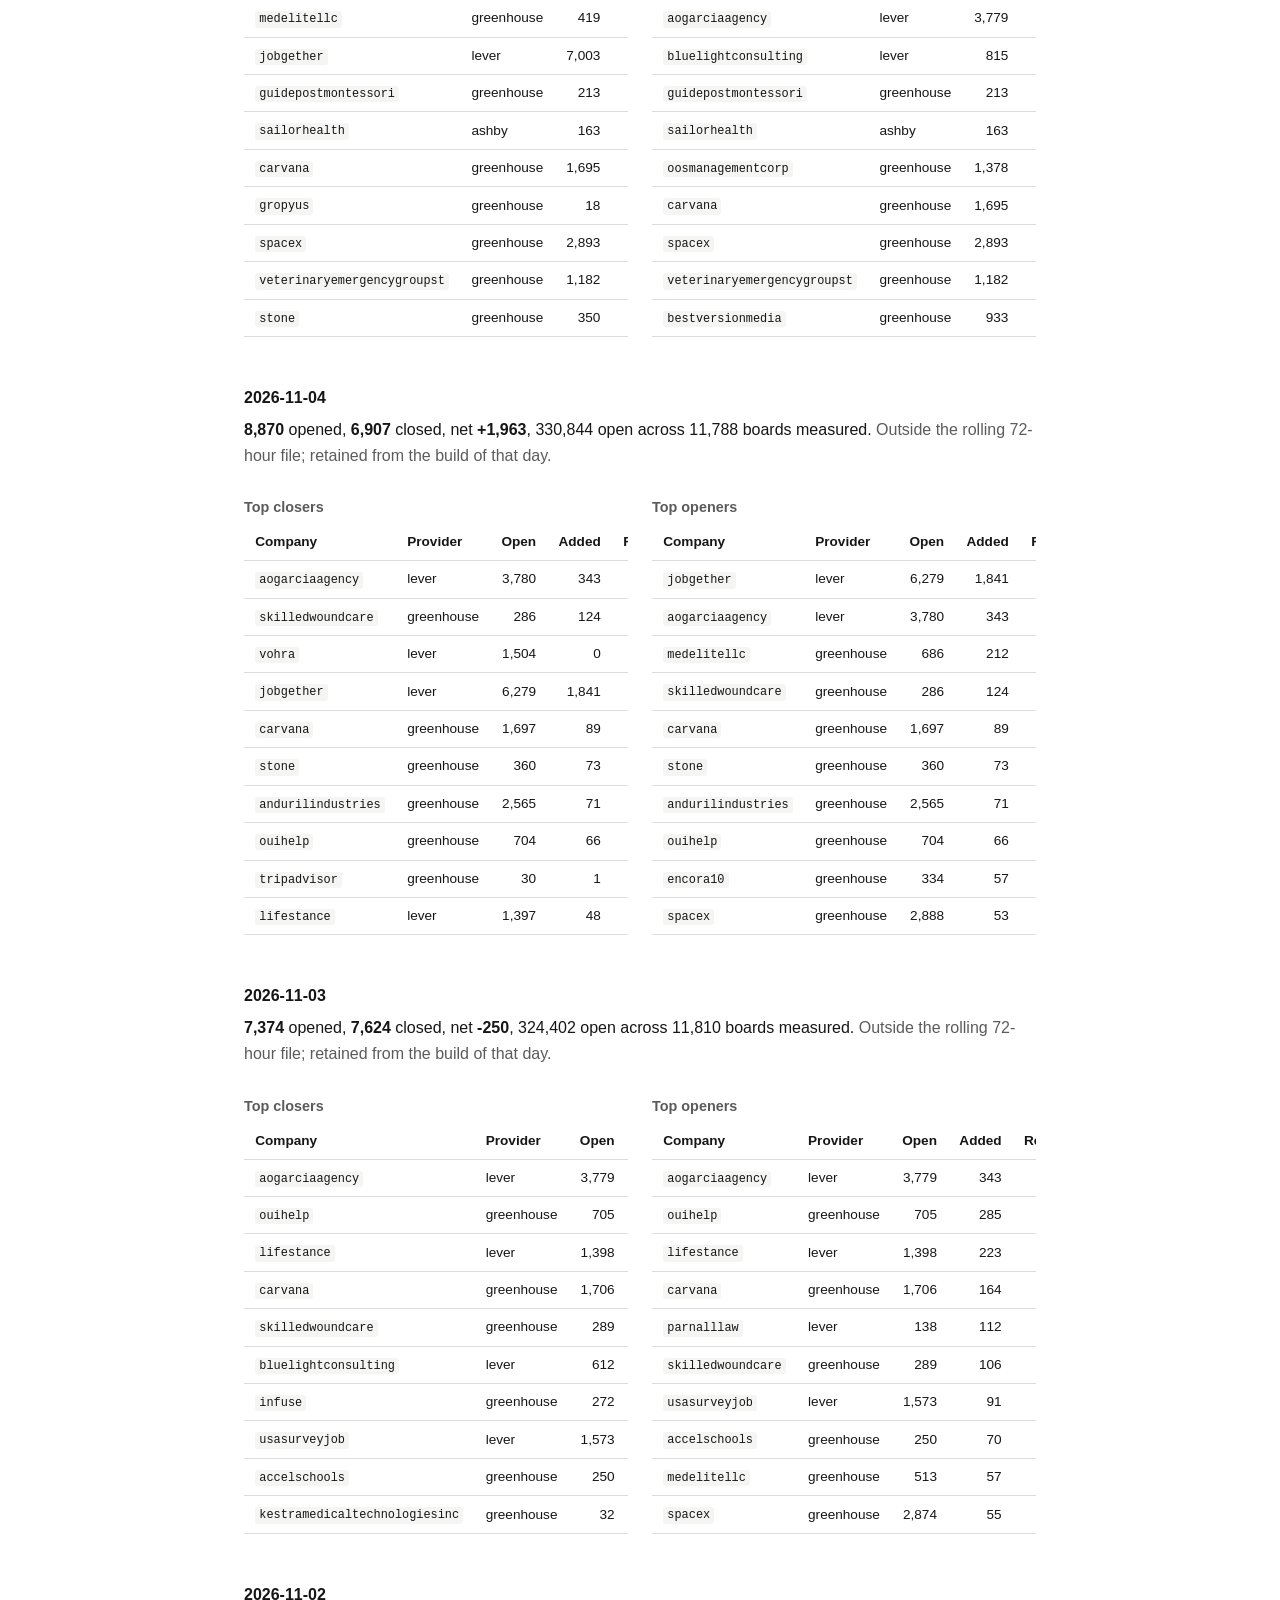
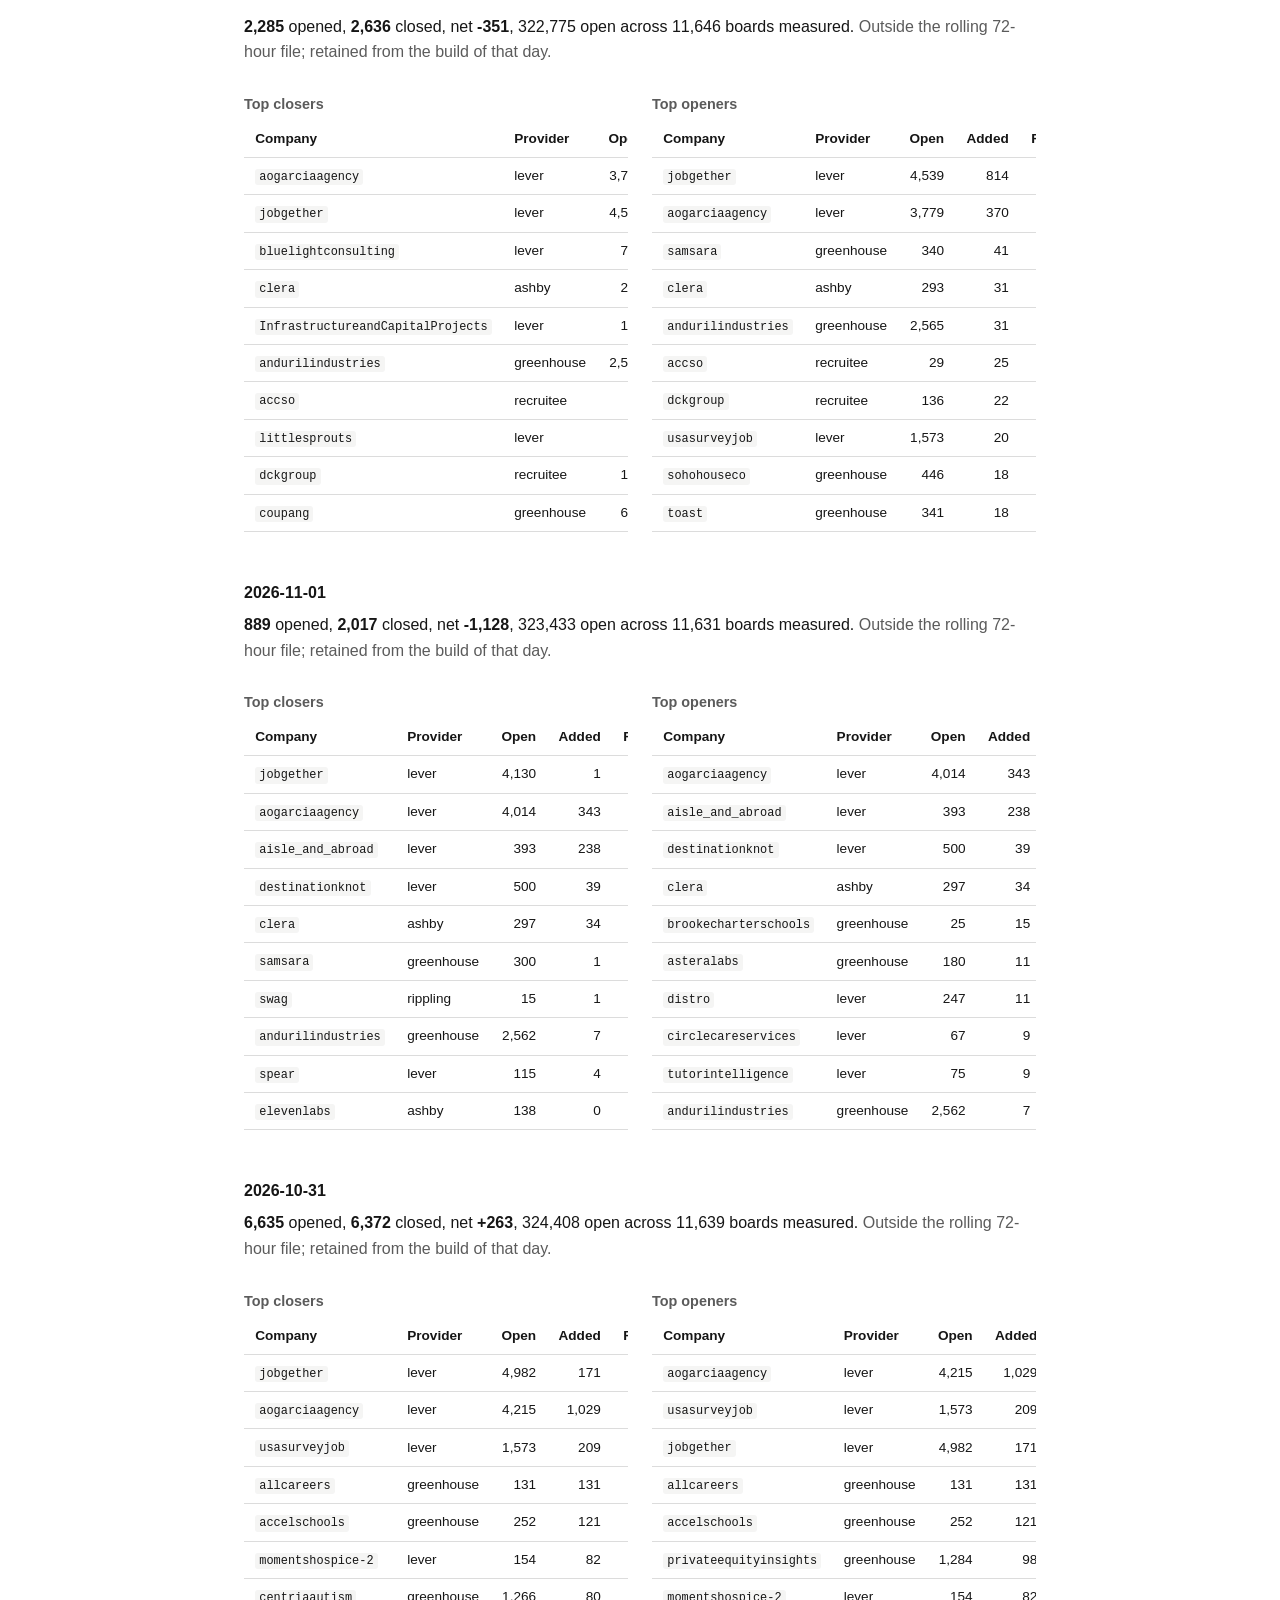
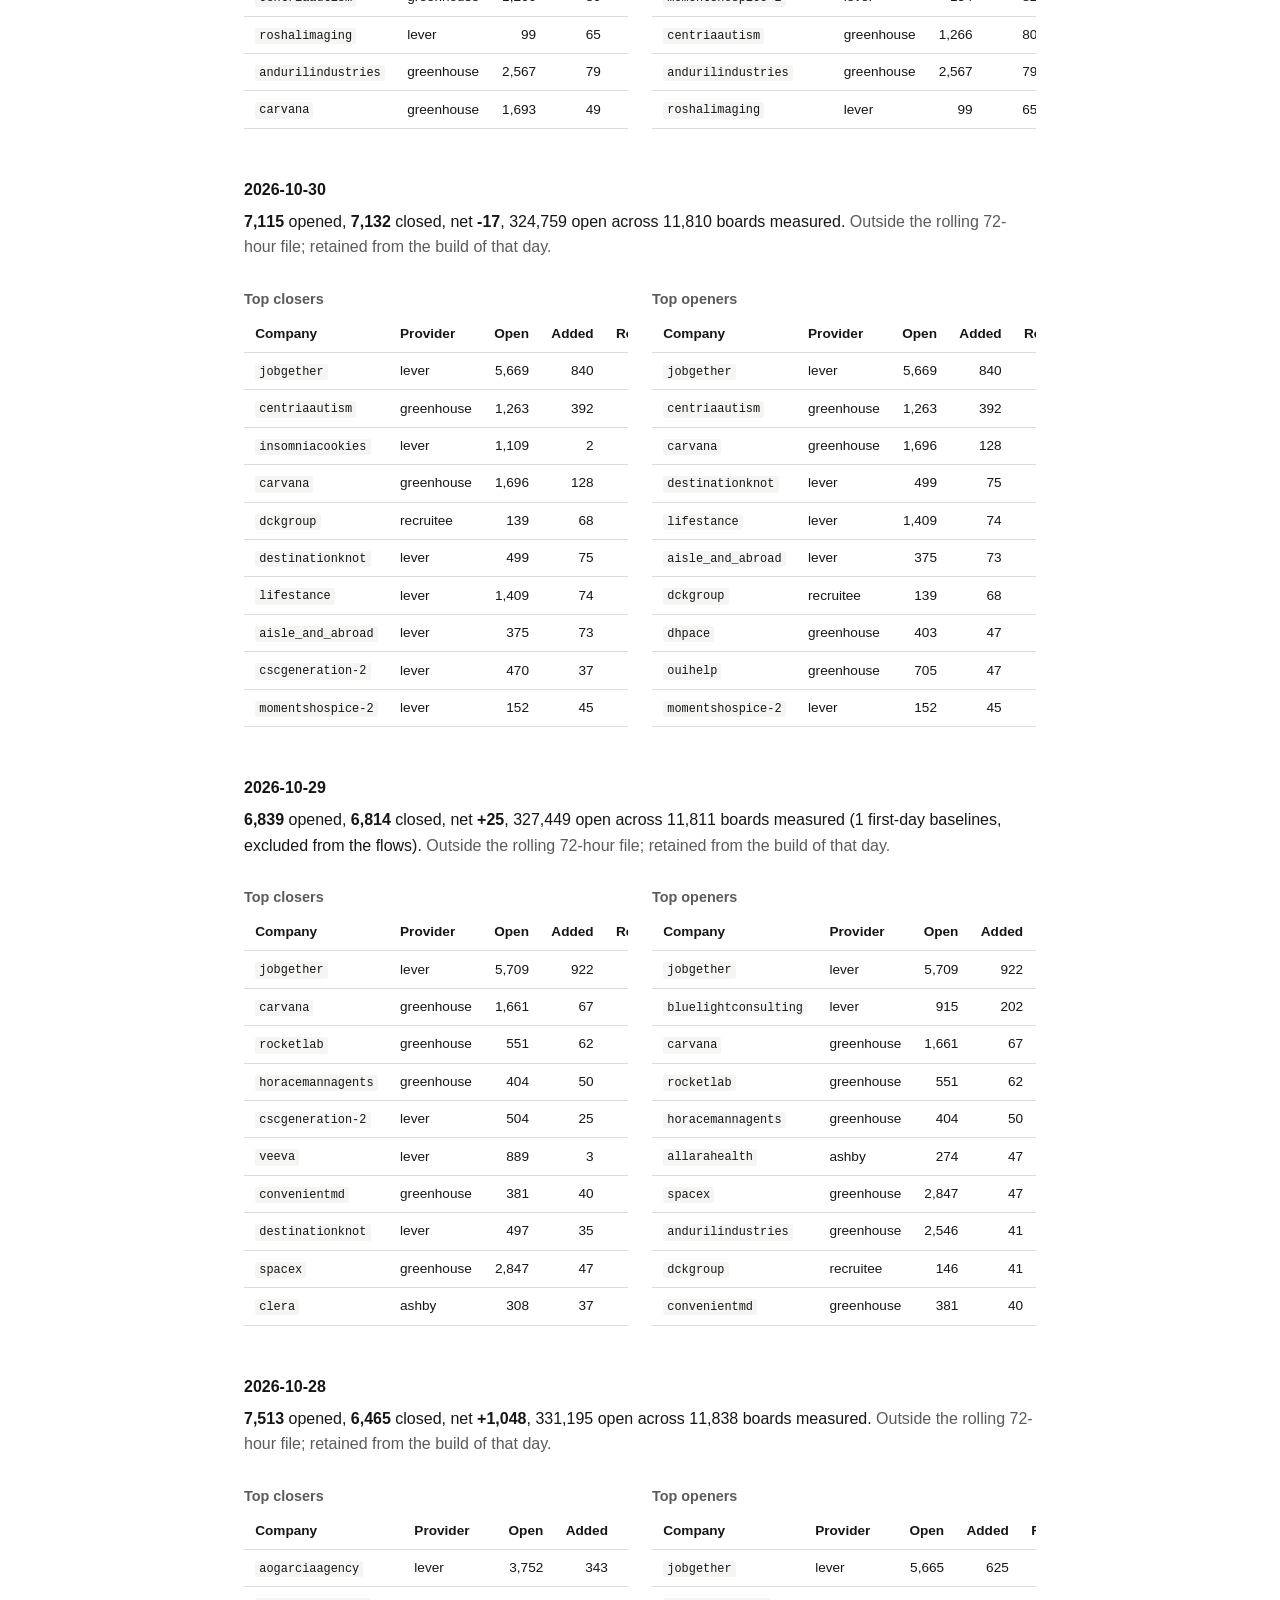
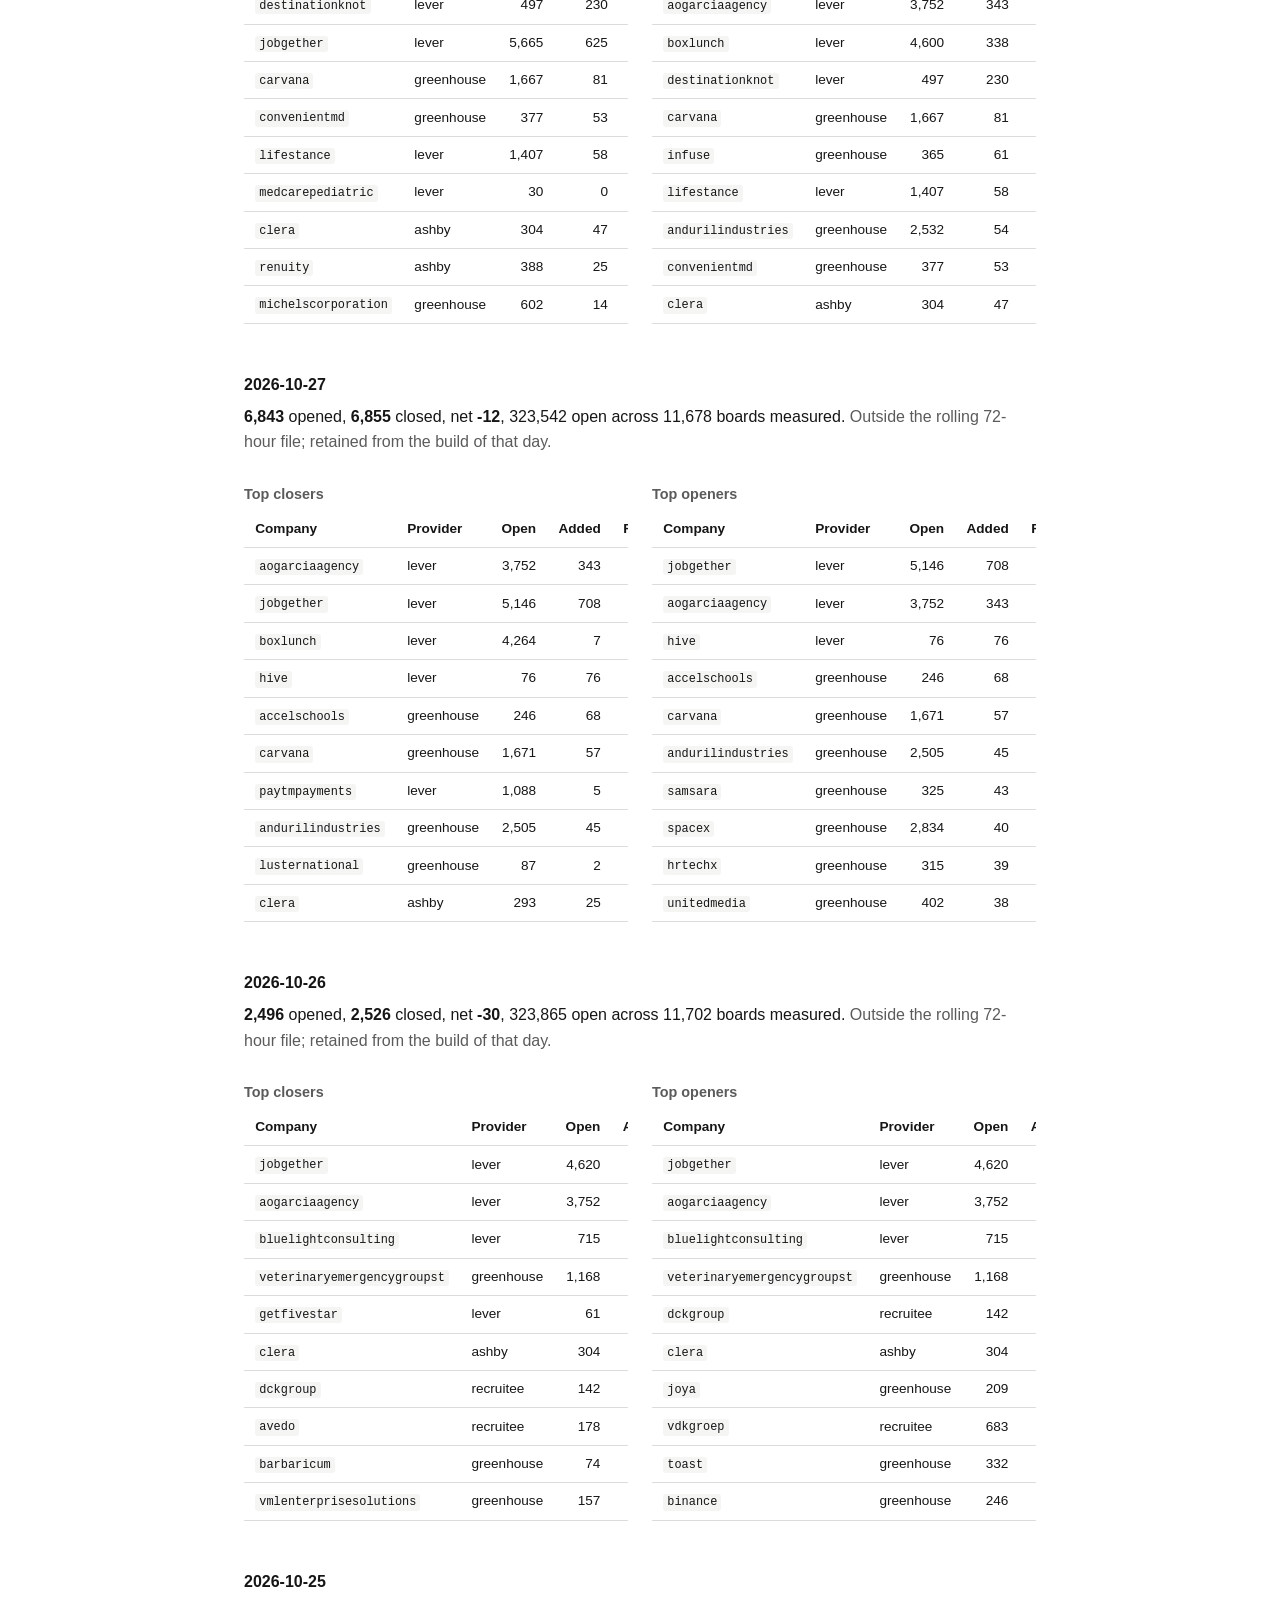
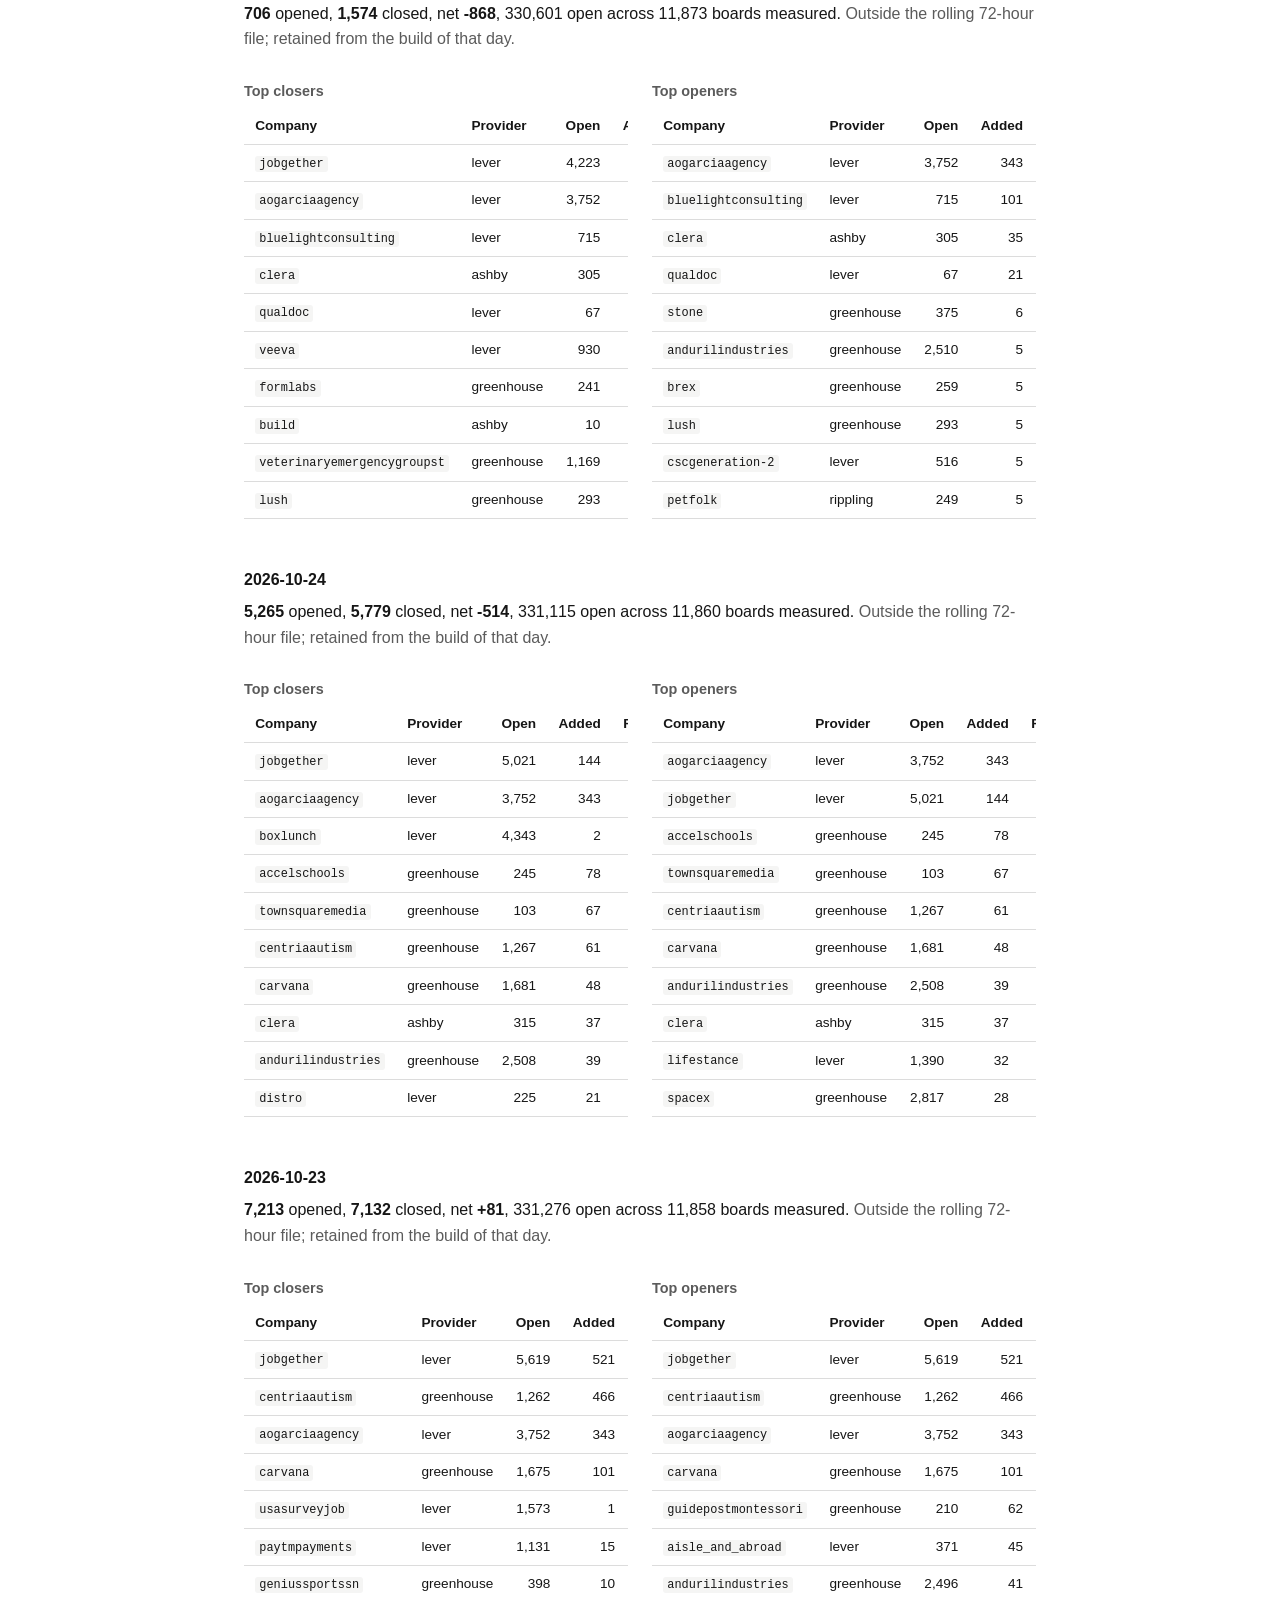
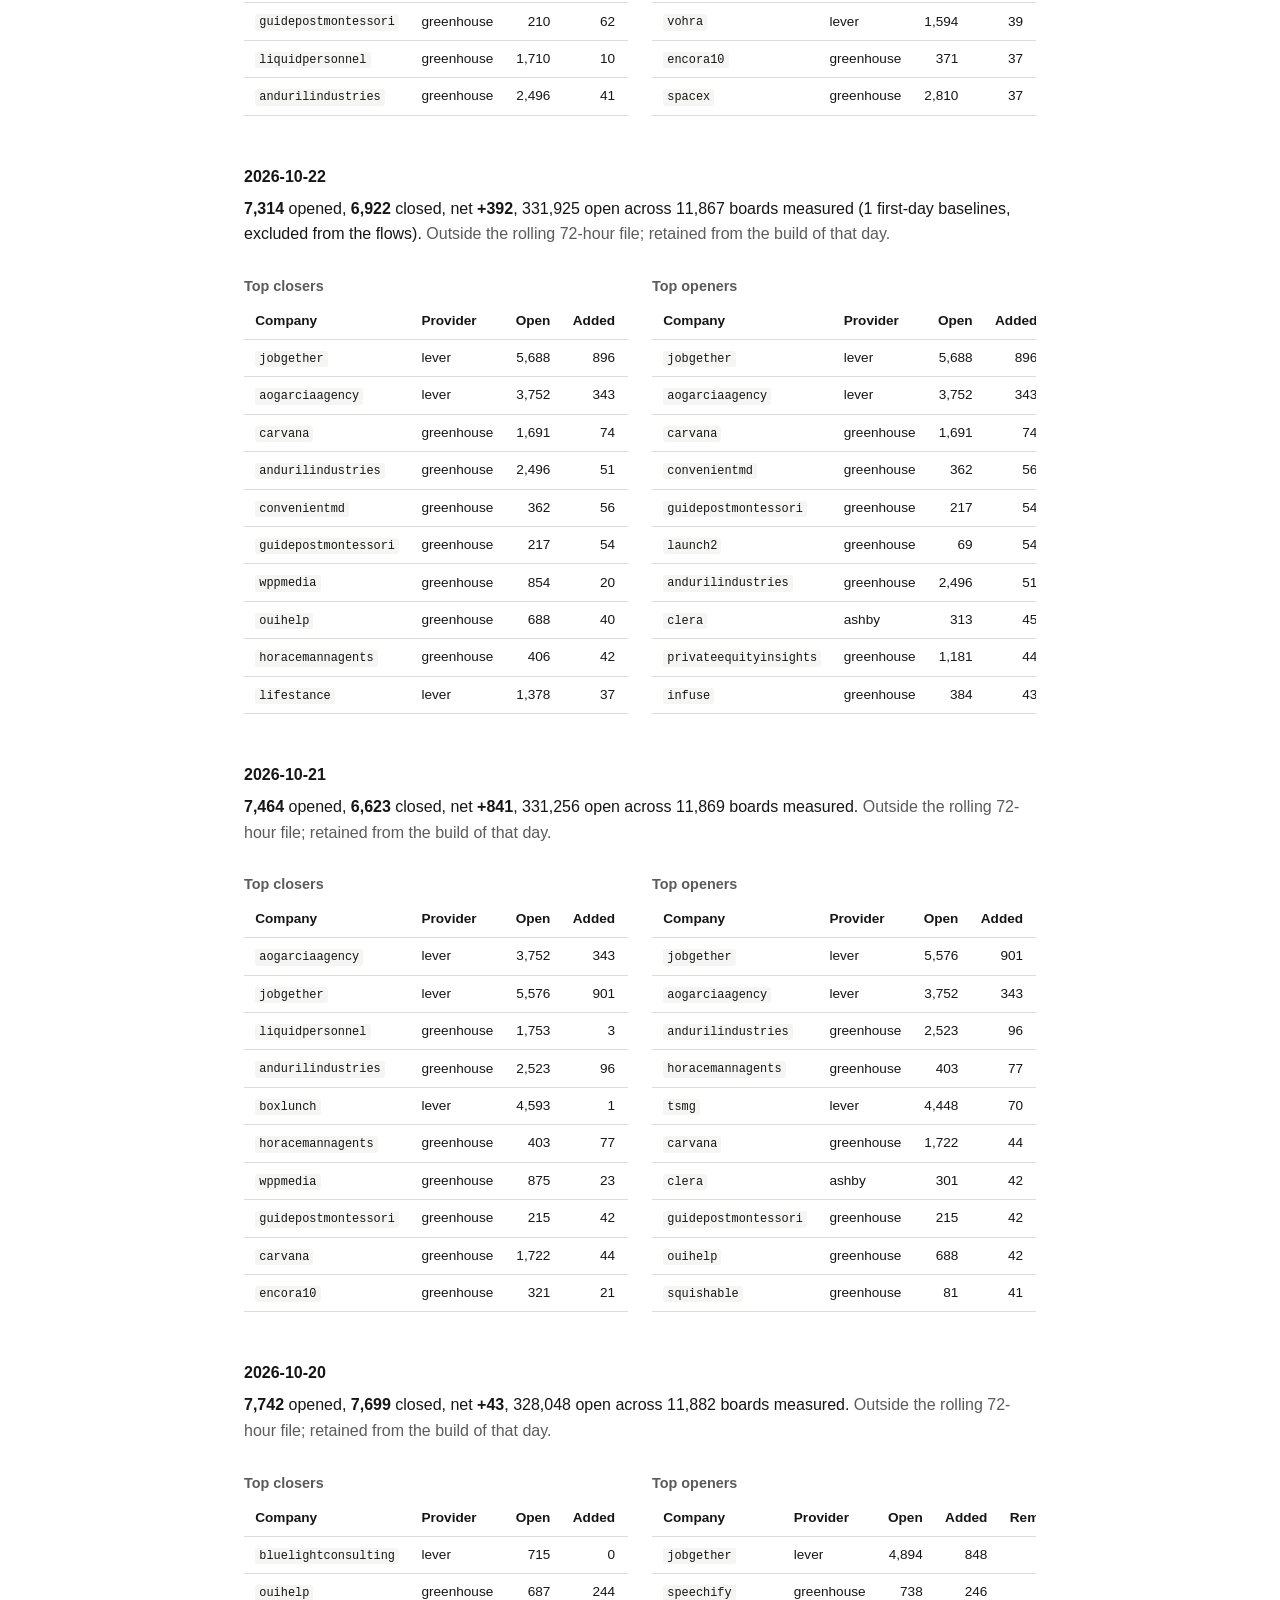
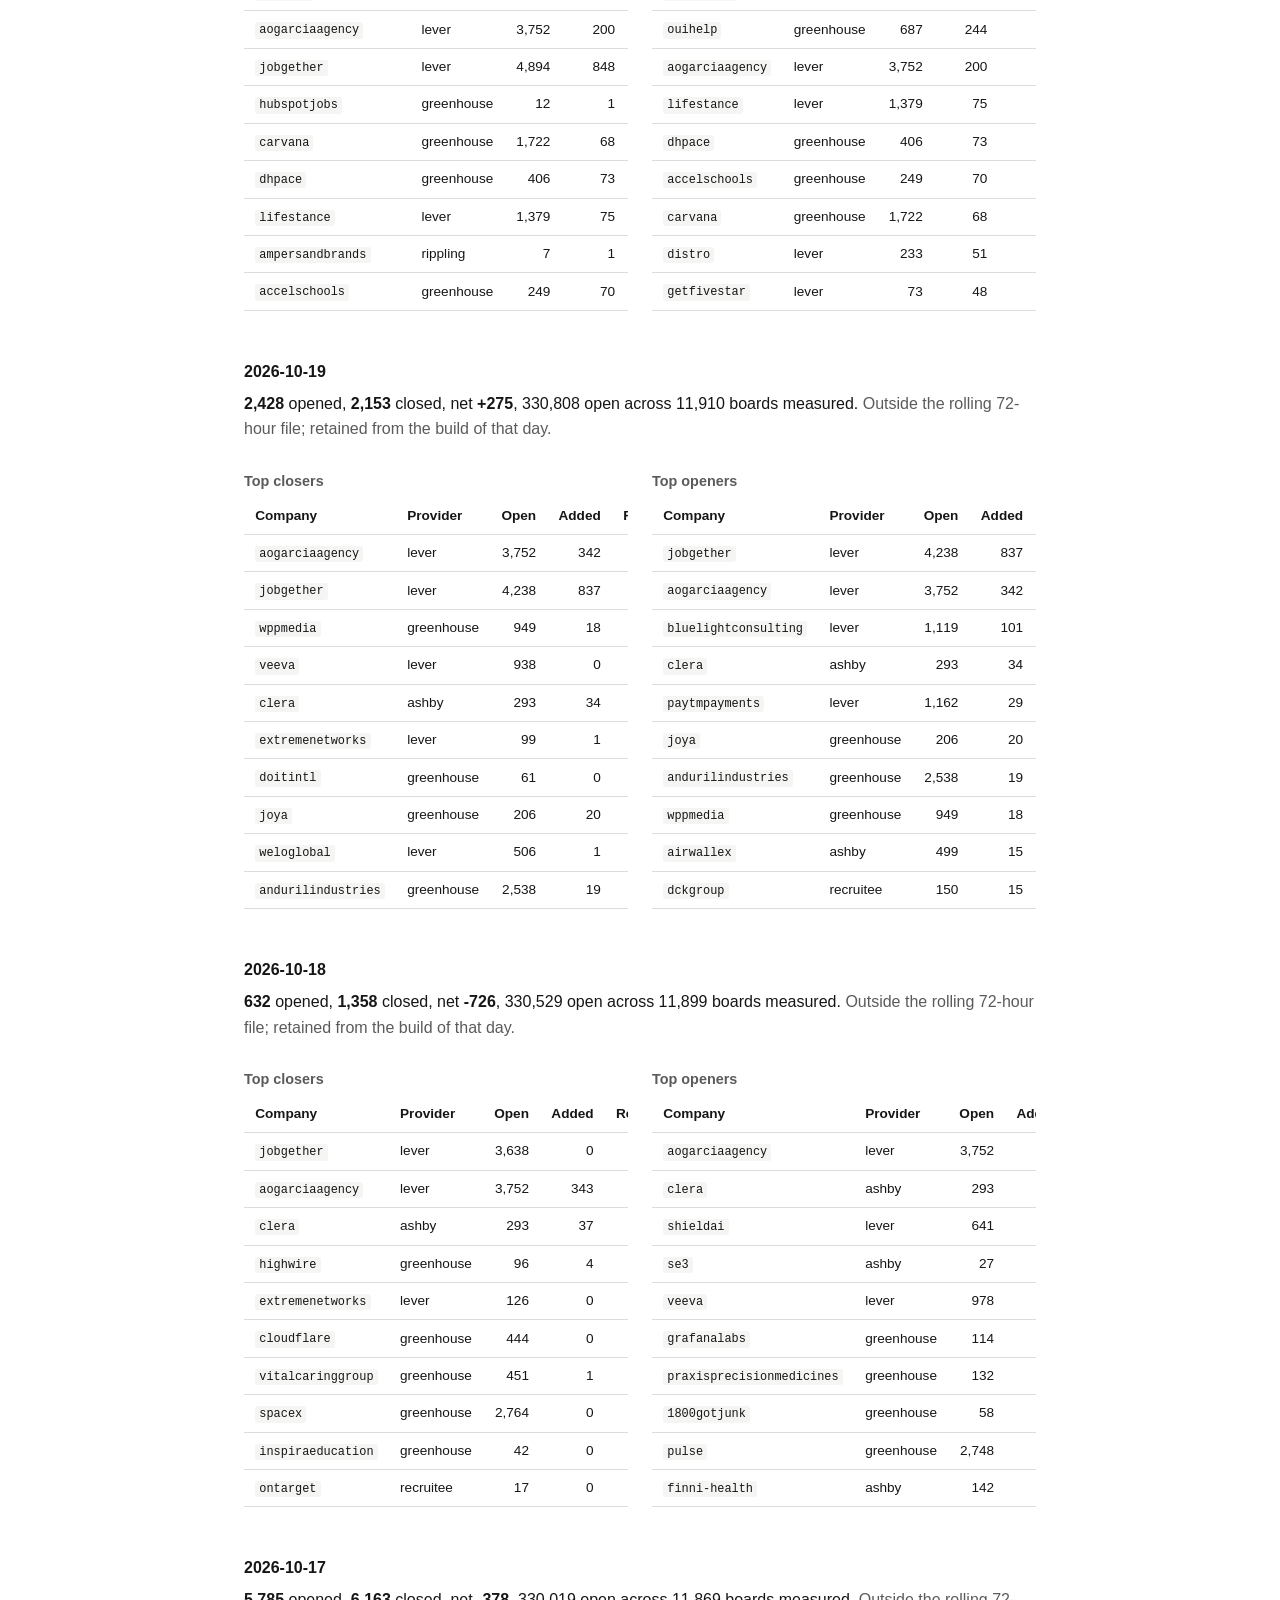
==== commit 02bfda0d: "data: refresh 72h closure sample (2026-11-08)" ====
--- a/docs/calendar.html
+++ b/docs/calendar.html
@@ -3,12 +3,12 @@
 <head>
 <meta charset="utf-8">
 <meta name="viewport" content="width=device-width, initial-scale=1">
-<title>Job postings opened and closed by day, 2026-08-27 to 2026-11-07 — hiring-closures</title>
+<title>Job postings opened and closed by day, 2026-08-27 to 2026-11-08 — hiring-closures</title>
 <meta name="description" content="A calendar of how many job postings company careers boards opened and closed each day across five ATS platforms, with the top closers and openers per day. Recomputed daily from a CC0 file of company-day counts.">
 <link rel="canonical" href="https://moonie0201.github.io/hiring-closures/calendar.html">
 <meta property="og:type" content="website">
 <meta property="og:site_name" content="hiring-closures">
-<meta property="og:title" content="Job postings opened and closed by day, 2026-08-27 to 2026-11-07 — hiring-closures">
+<meta property="og:title" content="Job postings opened and closed by day, 2026-08-27 to 2026-11-08 — hiring-closures">
 <meta property="og:description" content="A calendar of how many job postings company careers boards opened and closed each day across five ATS platforms, with the top closers and openers per day. Recomputed daily from a CC0 file of company-day counts.">
 <meta property="og:url" content="https://moonie0201.github.io/hiring-closures/calendar.html">
 <link rel="stylesheet" href="style.css">
@@ -30,13 +30,13 @@
 <h1>Every day on record</h1>
 <p class="lede">Postings opened, closed and net across the five-provider free file, one cell
 per day, from the first day of this record (2026-08-27; collection began
-2026-08-26) to the latest measured day (2026-11-07). Cells for the last 90
+2026-08-26) to the latest measured day (2026-11-08). Cells for the last 90
 days link to that day's top 10 closers and openers.</p>
 <p>The free file holds the last three available observation days, so this page keeps its own record,
 <a href="daily.jsonl"><code>daily.jsonl</code></a>. Days still inside the three-observation-day file are
 recomputed from it on every rebuild; days that have rolled out keep the totals they were
 built with, minus any company that has since asked to be removed from the top lists. Today
-it holds 73 days; it fills in one cell per day.
+it holds 74 days; it fills in one cell per day.
 A day with no cell never passed through a build — it was not collected, or the daily rebuild
 did not run; it is never a zero. Days between the start of collection and the first day of this record (this page
 began with the file as it stood on 2026-08-27; 2026-08-26 covered one shard of
@@ -50,9 +50,43 @@
 <h2>October 2026</h2>
 <div class="cal"><div class="wd">Mon</div><div class="wd">Tue</div><div class="wd">Wed</div><div class="wd">Thu</div><div class="wd">Fri</div><div class="wd">Sat</div><div class="wd">Sun</div><div class="off"></div><div class="off"></div><div class="off"></div><a class="day" href="#d-2026-10-01"><b>1</b><span>+7,069 / −7,437</span><span>net -368</span><span class="muted">11,947 boards</span></a><a class="day" href="#d-2026-10-02"><b>2</b><span>+7,498 / −7,349</span><span>net +149</span><span class="muted">11,951 boards</span></a><a class="day" href="#d-2026-10-03"><b>3</b><span>+5,687 / −5,763</span><span>net -76</span><span class="muted">11,955 boards</span></a><a class="day" href="#d-2026-10-04"><b>4</b><span>+610 / −1,072</span><span>net -462</span><span class="muted">11,969 boards</span></a><a class="day" href="#d-2026-10-05"><b>5</b><span>+2,103 / −1,610</span><span>net +493</span><span class="muted">11,978 boards</span></a><a class="day" href="#d-2026-10-06"><b>6</b><span>+7,844 / −6,991</span><span>net +853</span><span class="muted">11,935 boards</span></a><a class="day" href="#d-2026-10-07"><b>7</b><span>+6,421 / −5,992</span><span>net +429</span><span class="muted">11,761 boards</span></a><a class="day" href="#d-2026-10-08"><b>8</b><span>+8,540 / −6,362</span><span>net +2,178</span><span class="muted">11,763 boards</span></a><a class="day" href="#d-2026-10-09"><b>9</b><span>+7,543 / −7,741</span><span>net -198</span><span class="muted">11,749 boards</span></a><a class="day" href="#d-2026-10-10"><b>10</b><span>+5,356 / −6,951</span><span>net -1,595</span><span class="muted">11,732 boards</span></a><a class="day" href="#d-2026-10-11"><b>11</b><span>+964 / −1,211</span><span>net -247</span><span class="muted">11,928 boards</span></a><a class="day" href="#d-2026-10-12"><b>12</b><span>+3,898 / −2,032</span><span>net +1,866</span><span class="muted">11,934 boards</span></a><a class="day" href="#d-2026-10-13"><b>13</b><span>+5,798 / −5,629</span><span>net +169</span><span class="muted">11,557 boards</span></a><a class="day" href="#d-2026-10-14"><b>14</b><span>+7,862 / −6,842</span><span>net +1,020</span><span class="muted">11,891 boards</span></a><a class="day" href="#d-2026-10-15"><b>15</b><span>+7,025 / −6,911</span><span>net +114</span><span class="muted">11,888 boards</span></a><a class="day" href="#d-2026-10-16"><b>16</b><span>+7,475 / −7,276</span><span>net +199</span><span class="muted">11,697 boards</span></a><a class="day" href="#d-2026-10-17"><b>17</b><span>+5,785 / −6,163</span><span>net -378</span><span class="muted">11,869 boards</span></a><a class="day" href="#d-2026-10-18"><b>18</b><span>+632 / −1,358</span><span>net -726</span><span class="muted">11,899 boards</span></a><a class="day" href="#d-2026-10-19"><b>19</b><span>+2,428 / −2,153</span><span>net +275</span><span class="muted">11,910 boards</span></a><a class="day" href="#d-2026-10-20"><b>20</b><span>+7,742 / −7,699</span><span>net +43</span><span class="muted">11,882 boards</span></a><a class="day" href="#d-2026-10-21"><b>21</b><span>+7,464 / −6,623</span><span>net +841</span><span class="muted">11,869 boards</span></a><a class="day" href="#d-2026-10-22"><b>22</b><span>+7,314 / −6,922</span><span>net +392</span><span class="muted">11,867 boards</span></a><a class="day" href="#d-2026-10-23"><b>23</b><span>+7,213 / −7,132</span><span>net +81</span><span class="muted">11,858 boards</span></a><a class="day" href="#d-2026-10-24"><b>24</b><span>+5,265 / −5,779</span><span>net -514</span><span class="muted">11,860 boards</span></a><a class="day" href="#d-2026-10-25"><b>25</b><span>+706 / −1,574</span><span>net -868</span><span class="muted">11,873 boards</span></a><a class="day" href="#d-2026-10-26"><b>26</b><span>+2,496 / −2,526</span><span>net -30</span><span class="muted">11,702 boards</span></a><a class="day" href="#d-2026-10-27"><b>27</b><span>+6,843 / −6,855</span><span>net -12</span><span class="muted">11,678 boards</span></a><a class="day" href="#d-2026-10-28"><b>28</b><span>+7,513 / −6,465</span><span>net +1,048</span><span class="muted">11,838 boards</span></a><a class="day" href="#d-2026-10-29"><b>29</b><span>+6,839 / −6,814</span><span>net +25</span><span class="muted">11,811 boards</span></a><a class="day" href="#d-2026-10-30"><b>30</b><span>+7,115 / −7,132</span><span>net -17</span><span class="muted">11,810 boards</span></a><a class="day" href="#d-2026-10-31"><b>31</b><span>+6,635 / −6,372</span><span>net +263</span><span class="muted">11,639 boards</span></a></div>
 <h2>November 2026</h2>
-<div class="cal"><div class="wd">Mon</div><div class="wd">Tue</div><div class="wd">Wed</div><div class="wd">Thu</div><div class="wd">Fri</div><div class="wd">Sat</div><div class="wd">Sun</div><div class="off"></div><div class="off"></div><div class="off"></div><div class="off"></div><div class="off"></div><div class="off"></div><a class="day" href="#d-2026-11-01"><b>1</b><span>+889 / −2,017</span><span>net -1,128</span><span class="muted">11,631 boards</span></a><a class="day" href="#d-2026-11-02"><b>2</b><span>+2,285 / −2,636</span><span>net -351</span><span class="muted">11,646 boards</span></a><a class="day" href="#d-2026-11-03"><b>3</b><span>+7,374 / −7,624</span><span>net -250</span><span class="muted">11,810 boards</span></a><a class="day" href="#d-2026-11-04"><b>4</b><span>+8,870 / −6,907</span><span>net +1,963</span><span class="muted">11,788 boards</span></a><a class="day" href="#d-2026-11-05"><b>5</b><span>+7,351 / −6,559</span><span>net +792</span><span class="muted">11,779 boards</span></a><a class="day" href="#d-2026-11-06"><b>6</b><span>+7,011 / −8,100</span><span>net -1,089</span><span class="muted">11,583 boards</span></a><a class="day" href="#d-2026-11-07"><b>7</b><span>+5,574 / −6,654</span><span>net -1,080</span><span class="muted">11,777 boards</span></a><div class="none"><b>8</b><span>not yet</span></div><div class="none"><b>9</b><span>not yet</span></div><div class="none"><b>10</b><span>not yet</span></div><div class="none"><b>11</b><span>not yet</span></div><div class="none"><b>12</b><span>not yet</span></div><div class="none"><b>13</b><span>not yet</span></div><div class="none"><b>14</b><span>not yet</span></div><div class="none"><b>15</b><span>not yet</span></div><div class="none"><b>16</b><span>not yet</span></div><div class="none"><b>17</b><span>not yet</span></div><div class="none"><b>18</b><span>not yet</span></div><div class="none"><b>19</b><span>not yet</span></div><div class="none"><b>20</b><span>not yet</span></div><div class="none"><b>21</b><span>not yet</span></div><div class="none"><b>22</b><span>not yet</span></div><div class="none"><b>23</b><span>not yet</span></div><div class="none"><b>24</b><span>not yet</span></div><div class="none"><b>25</b><span>not yet</span></div><div class="none"><b>26</b><span>not yet</span></div><div class="none"><b>27</b><span>not yet</span></div><div class="none"><b>28</b><span>not yet</span></div><div class="none"><b>29</b><span>not yet</span></div><div class="none"><b>30</b><span>not yet</span></div></div>
+<div class="cal"><div class="wd">Mon</div><div class="wd">Tue</div><div class="wd">Wed</div><div class="wd">Thu</div><div class="wd">Fri</div><div class="wd">Sat</div><div class="wd">Sun</div><div class="off"></div><div class="off"></div><div class="off"></div><div class="off"></div><div class="off"></div><div class="off"></div><a class="day" href="#d-2026-11-01"><b>1</b><span>+889 / −2,017</span><span>net -1,128</span><span class="muted">11,631 boards</span></a><a class="day" href="#d-2026-11-02"><b>2</b><span>+2,285 / −2,636</span><span>net -351</span><span class="muted">11,646 boards</span></a><a class="day" href="#d-2026-11-03"><b>3</b><span>+7,374 / −7,624</span><span>net -250</span><span class="muted">11,810 boards</span></a><a class="day" href="#d-2026-11-04"><b>4</b><span>+8,870 / −6,907</span><span>net +1,963</span><span class="muted">11,788 boards</span></a><a class="day" href="#d-2026-11-05"><b>5</b><span>+7,351 / −6,559</span><span>net +792</span><span class="muted">11,779 boards</span></a><a class="day" href="#d-2026-11-06"><b>6</b><span>+7,011 / −8,100</span><span>net -1,089</span><span class="muted">11,583 boards</span></a><a class="day" href="#d-2026-11-07"><b>7</b><span>+5,574 / −6,654</span><span>net -1,080</span><span class="muted">11,777 boards</span></a><a class="day" href="#d-2026-11-08"><b>8</b><span>+559 / −1,386</span><span>net -827</span><span class="muted">11,604 boards</span></a><div class="none"><b>9</b><span>not yet</span></div><div class="none"><b>10</b><span>not yet</span></div><div class="none"><b>11</b><span>not yet</span></div><div class="none"><b>12</b><span>not yet</span></div><div class="none"><b>13</b><span>not yet</span></div><div class="none"><b>14</b><span>not yet</span></div><div class="none"><b>15</b><span>not yet</span></div><div class="none"><b>16</b><span>not yet</span></div><div class="none"><b>17</b><span>not yet</span></div><div class="none"><b>18</b><span>not yet</span></div><div class="none"><b>19</b><span>not yet</span></div><div class="none"><b>20</b><span>not yet</span></div><div class="none"><b>21</b><span>not yet</span></div><div class="none"><b>22</b><span>not yet</span></div><div class="none"><b>23</b><span>not yet</span></div><div class="none"><b>24</b><span>not yet</span></div><div class="none"><b>25</b><span>not yet</span></div><div class="none"><b>26</b><span>not yet</span></div><div class="none"><b>27</b><span>not yet</span></div><div class="none"><b>28</b><span>not yet</span></div><div class="none"><b>29</b><span>not yet</span></div><div class="none"><b>30</b><span>not yet</span></div></div>
 
 <h2 id="days">Day by day</h2>
+<section id="d-2026-11-08">
+<h3>2026-11-08</h3>
+<p><strong>559</strong> opened, <strong>1,386</strong> closed,
+net <strong>-827</strong>, 323,101 open across 11,604 boards
+measured. <span class="muted">In the current free file.</span></p>
+<div class="two">
+<div><h4>Top closers</h4><div class="tw"><table><thead><tr><th class="">Company</th><th class="">Provider</th><th class="n">Open</th><th class="n">Added</th><th class="n">Removed</th></tr></thead>
+<tbody>
+<tr><td class=""><code>jobgether</code></td><td class="">lever</td><td class="n">4,362</td><td class="n">0</td><td class="n">684</td></tr>
+<tr><td class=""><code>aogarciaagency</code></td><td class="">lever</td><td class="n">3,820</td><td class="n">343</td><td class="n">343</td></tr>
+<tr><td class=""><code>clera</code></td><td class="">ashby</td><td class="n">276</td><td class="n">34</td><td class="n">39</td></tr>
+<tr><td class=""><code>vitalcaringgroup</code></td><td class="">greenhouse</td><td class="n">443</td><td class="n">0</td><td class="n">10</td></tr>
+<tr><td class=""><code>clarksoneyecare</code></td><td class="">greenhouse</td><td class="n">136</td><td class="n">0</td><td class="n">7</td></tr>
+<tr><td class=""><code>cloudflare</code></td><td class="">greenhouse</td><td class="n">473</td><td class="n">0</td><td class="n">6</td></tr>
+<tr><td class=""><code>lush</code></td><td class="">greenhouse</td><td class="n">250</td><td class="n">1</td><td class="n">6</td></tr>
+<tr><td class=""><code>silverbackstrategies</code></td><td class="">lever</td><td class="n">6</td><td class="n">0</td><td class="n">6</td></tr>
+<tr><td class=""><code>openai</code></td><td class="">ashby</td><td class="n">815</td><td class="n">1</td><td class="n">5</td></tr>
+<tr><td class=""><code>cityoffortworth</code></td><td class="">greenhouse</td><td class="n">54</td><td class="n">0</td><td class="n">5</td></tr>
+</tbody></table></div></div>
+<div><h4>Top openers</h4><div class="tw"><table><thead><tr><th class="">Company</th><th class="">Provider</th><th class="n">Open</th><th class="n">Added</th><th class="n">Removed</th></tr></thead>
+<tbody>
+<tr><td class=""><code>aogarciaagency</code></td><td class="">lever</td><td class="n">3,820</td><td class="n">343</td><td class="n">343</td></tr>
+<tr><td class=""><code>clera</code></td><td class="">ashby</td><td class="n">276</td><td class="n">34</td><td class="n">39</td></tr>
+<tr><td class=""><code>rackner</code></td><td class="">greenhouse</td><td class="n">24</td><td class="n">7</td><td class="n">0</td></tr>
+<tr><td class=""><code>terac</code></td><td class="">ashby</td><td class="n">73</td><td class="n">6</td><td class="n">1</td></tr>
+<tr><td class=""><code>nox-metals</code></td><td class="">ashby</td><td class="n">36</td><td class="n">5</td><td class="n">4</td></tr>
+<tr><td class=""><code>midihealth</code></td><td class="">greenhouse</td><td class="n">55</td><td class="n">4</td><td class="n">0</td></tr>
+<tr><td class=""><code>spacex</code></td><td class="">greenhouse</td><td class="n">2,900</td><td class="n">4</td><td class="n">2</td></tr>
+<tr><td class=""><code>vardaspace</code></td><td class="">greenhouse</td><td class="n">125</td><td class="n">4</td><td class="n">5</td></tr>
+<tr><td class=""><code>wekatest</code></td><td class="">greenhouse</td><td class="n">66</td><td class="n">4</td><td class="n">2</td></tr>
+<tr><td class=""><code>harvey</code></td><td class="">ashby</td><td class="n">373</td><td class="n">3</td><td class="n">1</td></tr>
+</tbody></table></div></div>
+</div>
+</section>
 <section id="d-2026-11-07">
 <h3>2026-11-07</h3>
 <p><strong>5,574</strong> opened, <strong>6,654</strong> closed,
@@ -125,7 +159,7 @@
 <h3>2026-11-05</h3>
 <p><strong>7,351</strong> opened, <strong>6,559</strong> closed,
 net <strong>+792</strong>, 328,637 open across 11,779 boards
-measured. <span class="muted">In the current free file.</span></p>
+measured. <span class="muted">Outside the rolling 72-hour file; retained from the build of that day.</span></p>
 <div class="two">
 <div><h4>Top closers</h4><div class="tw"><table><thead><tr><th class="">Company</th><th class="">Provider</th><th class="n">Open</th><th class="n">Added</th><th class="n">Removed</th></tr></thead>
 <tbody>
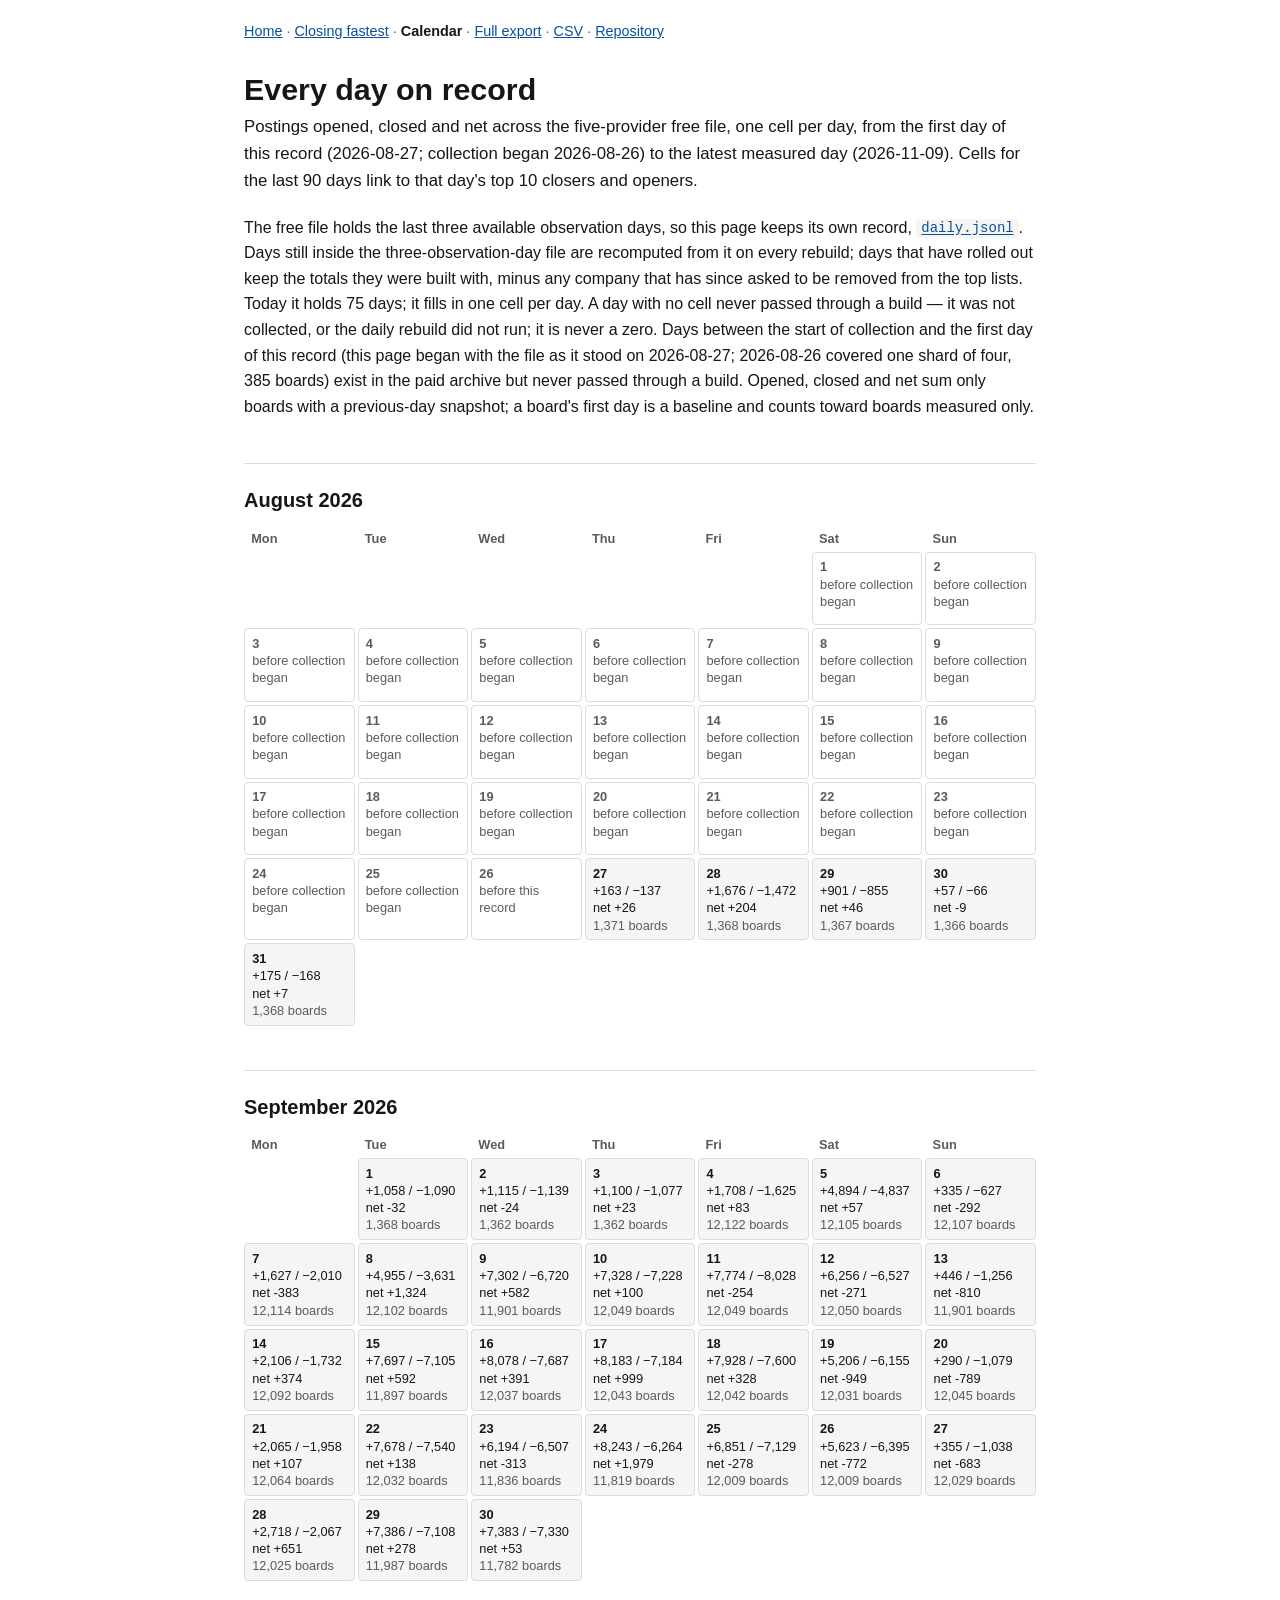
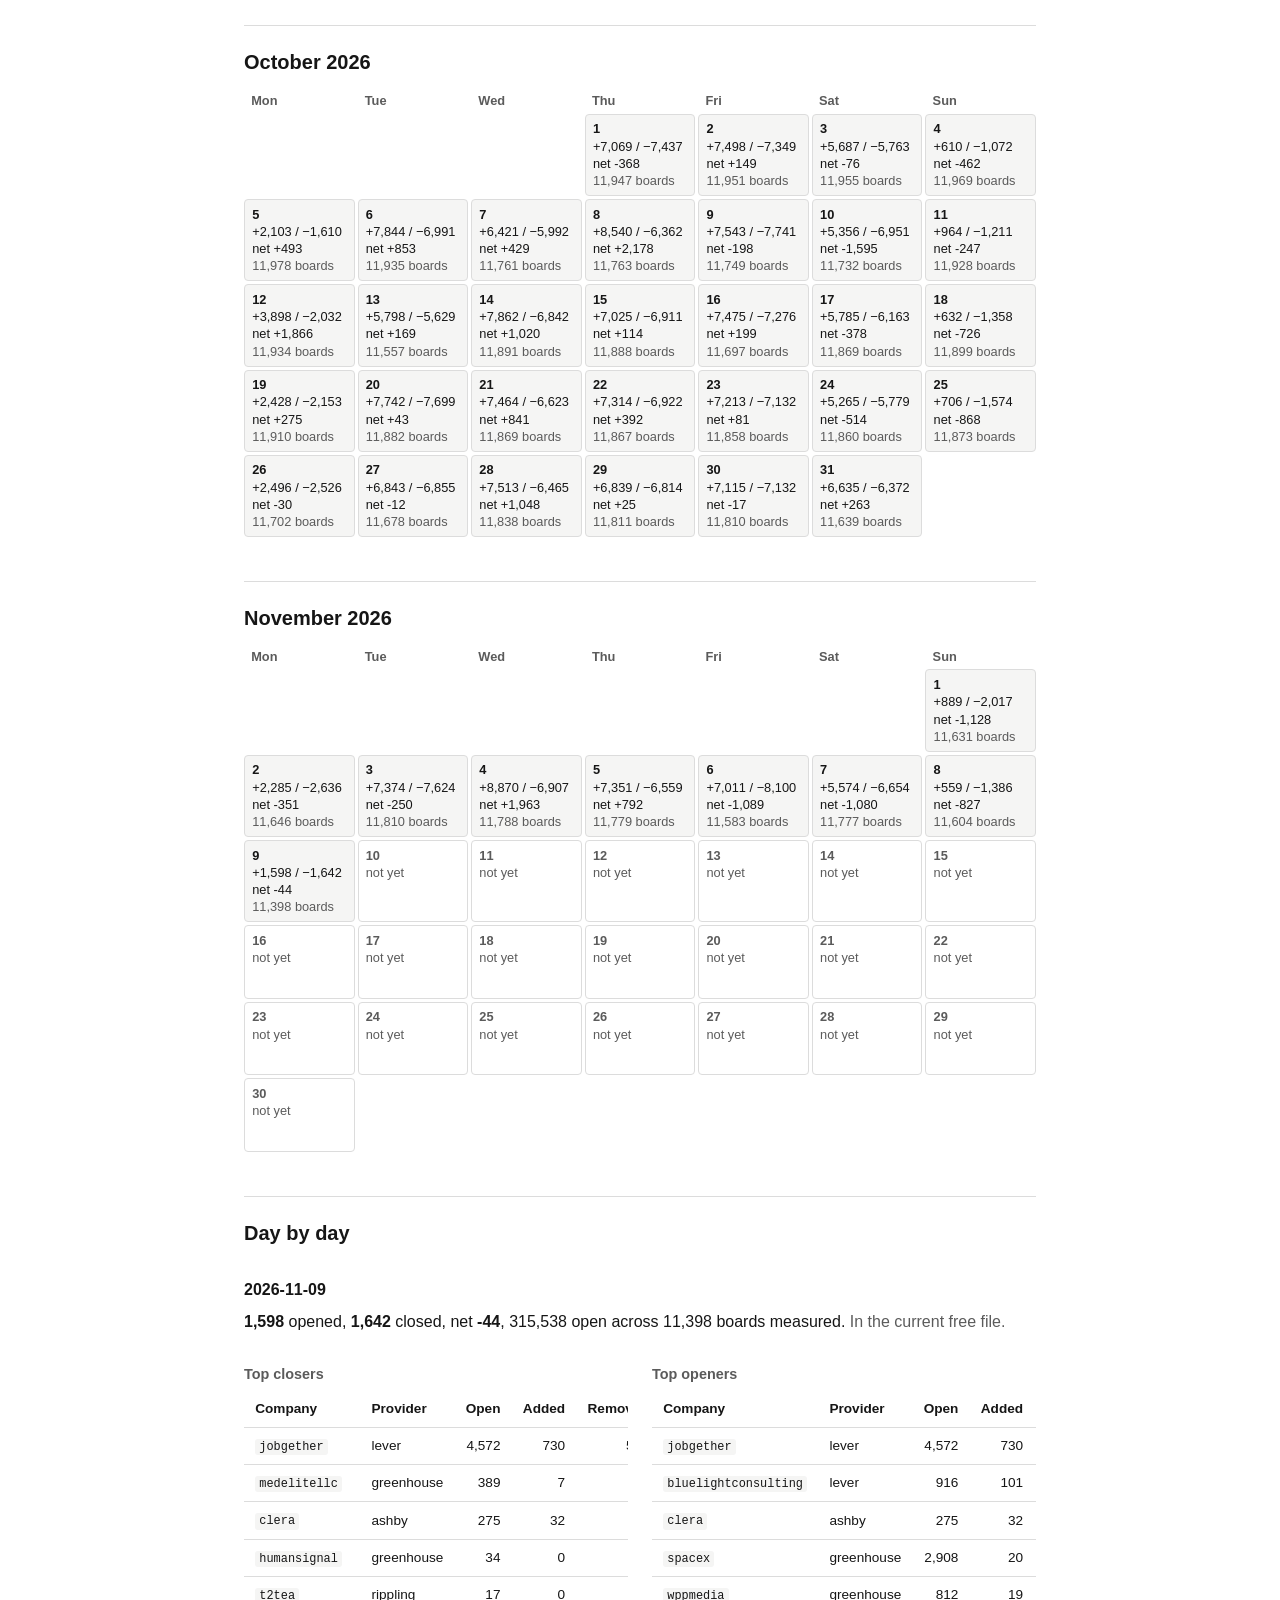
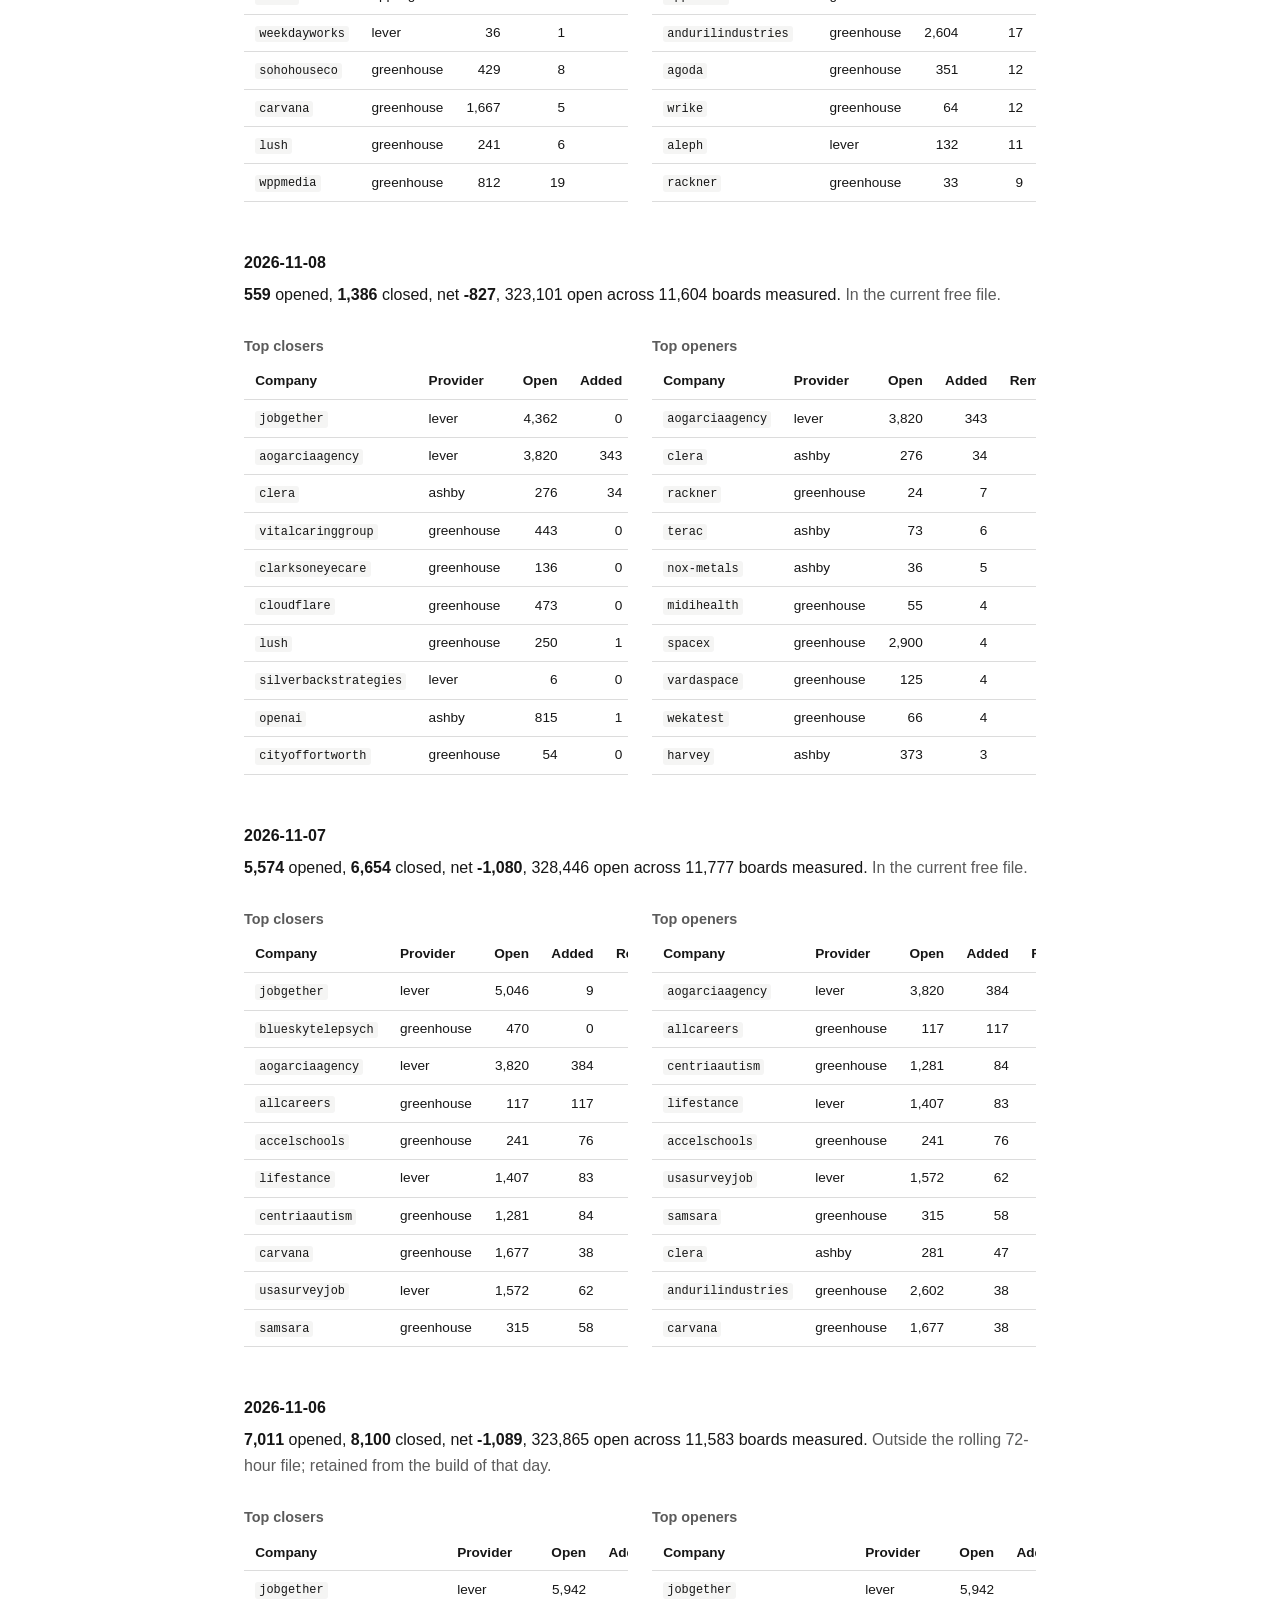
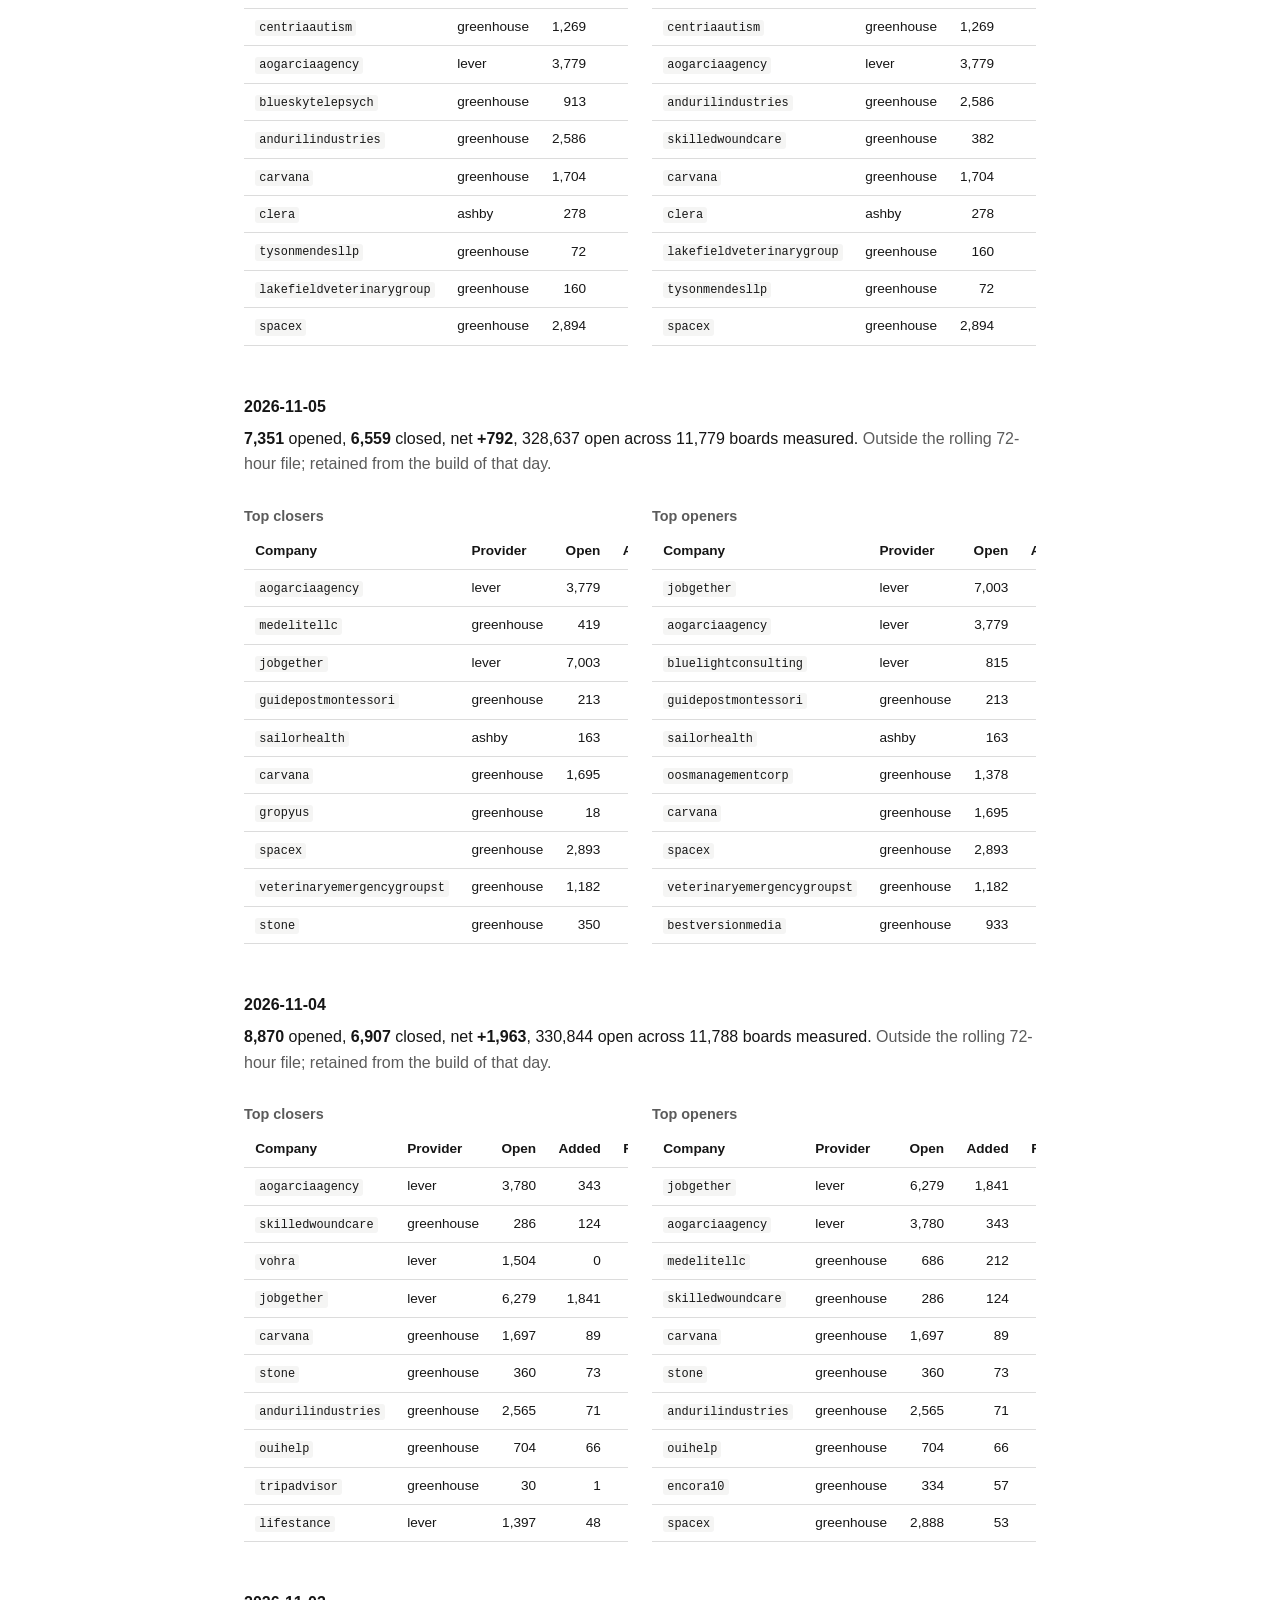
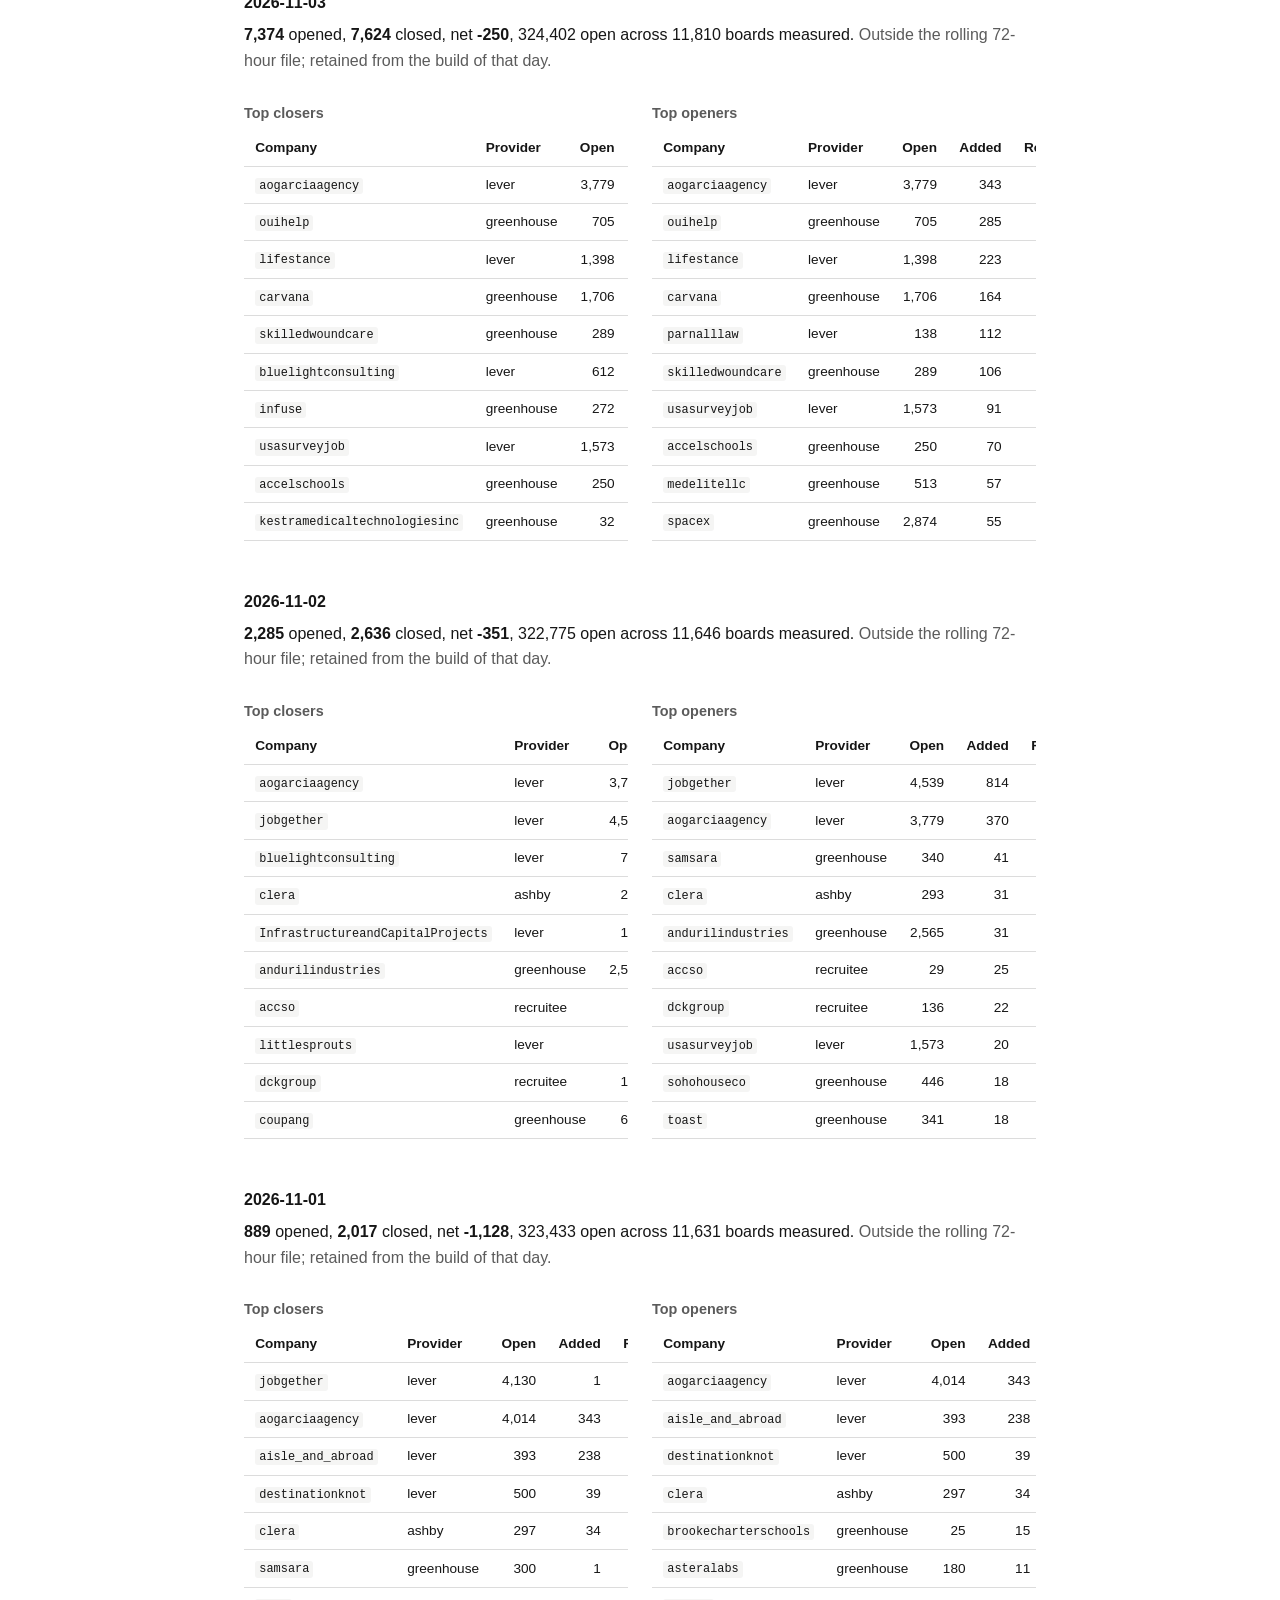
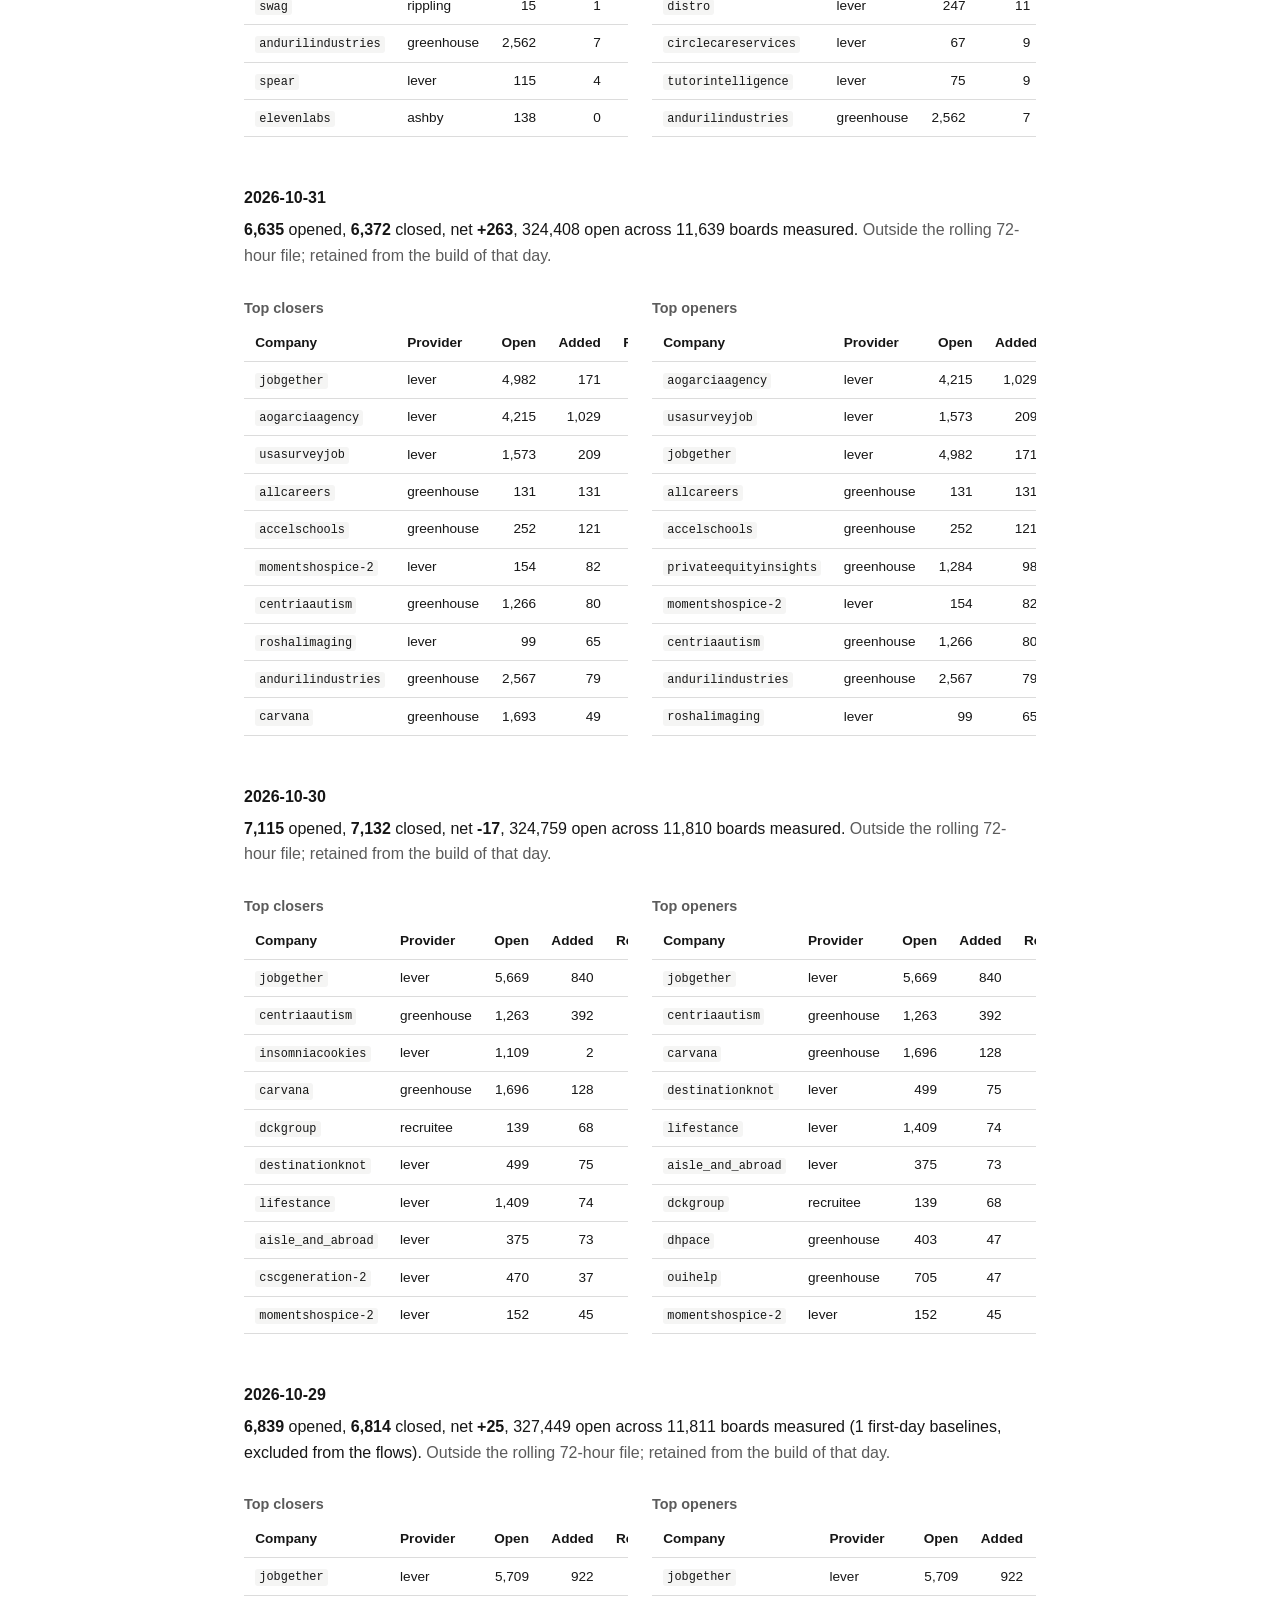
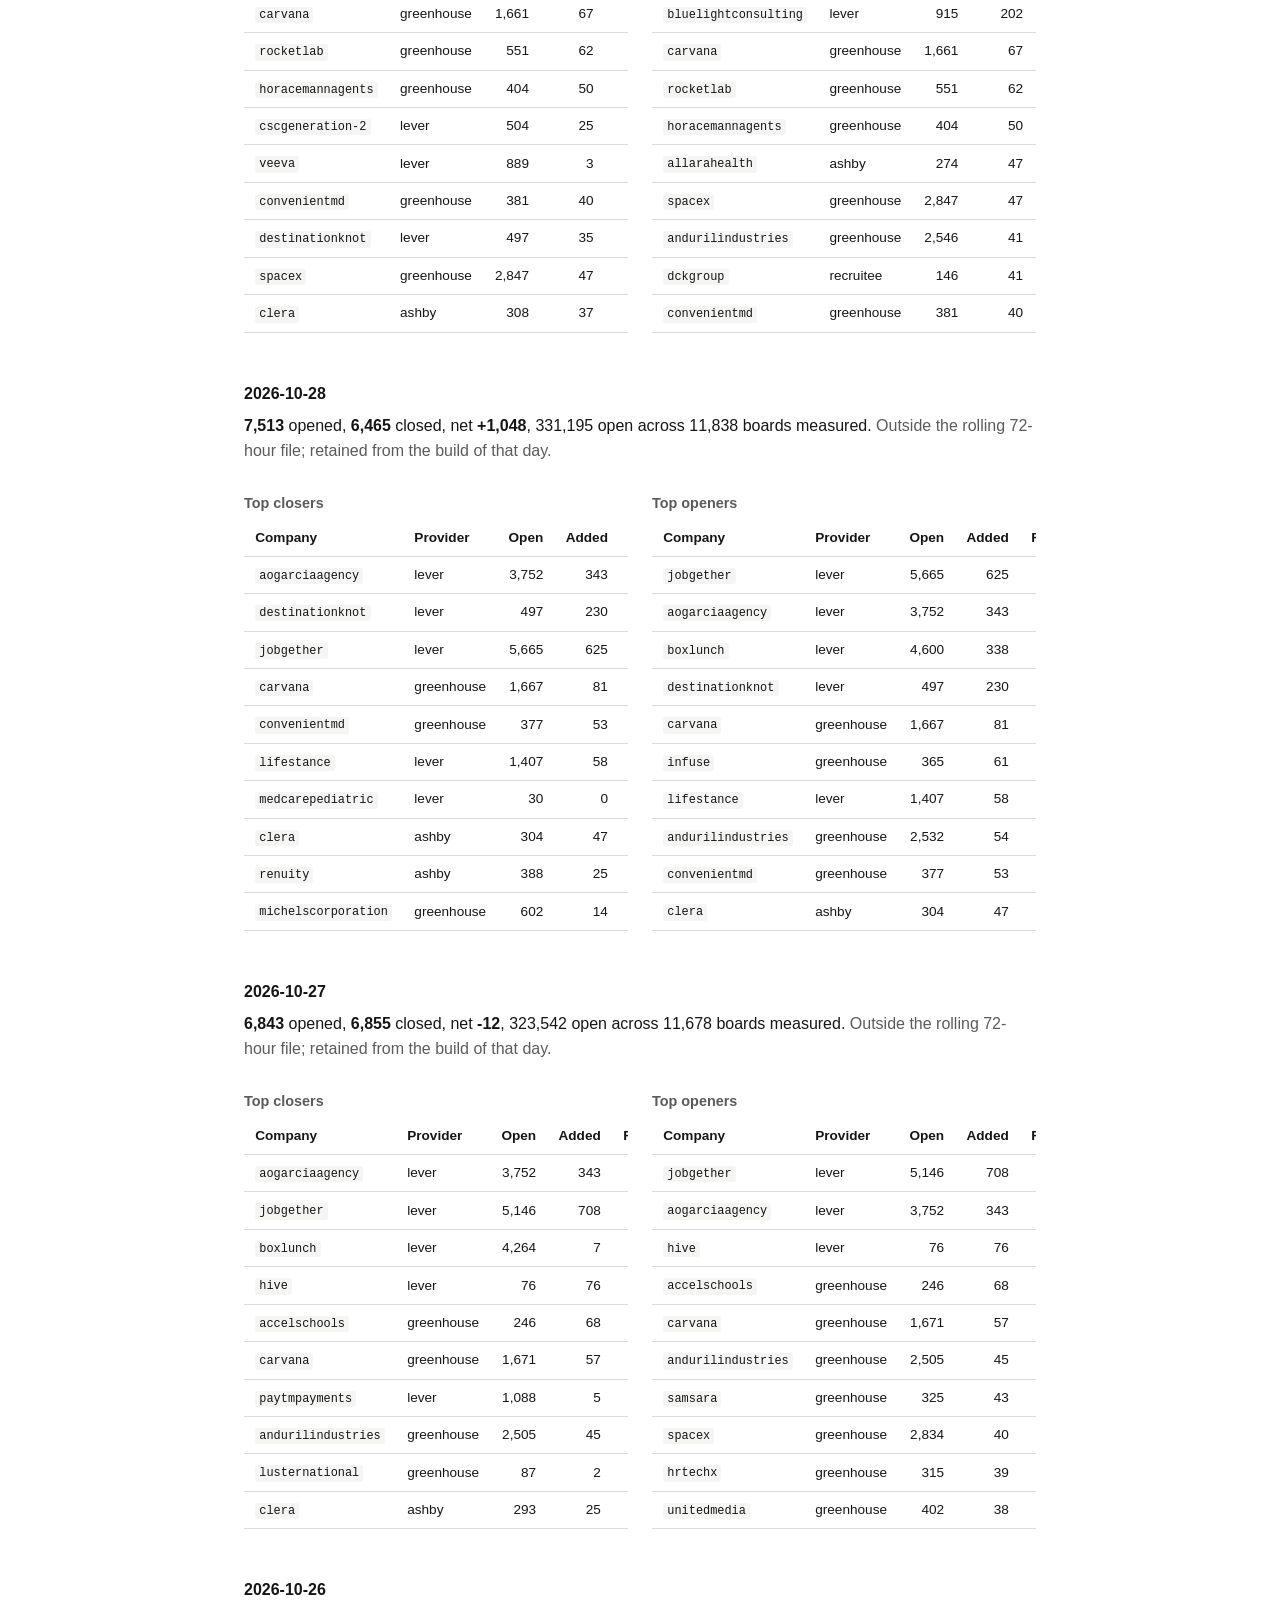
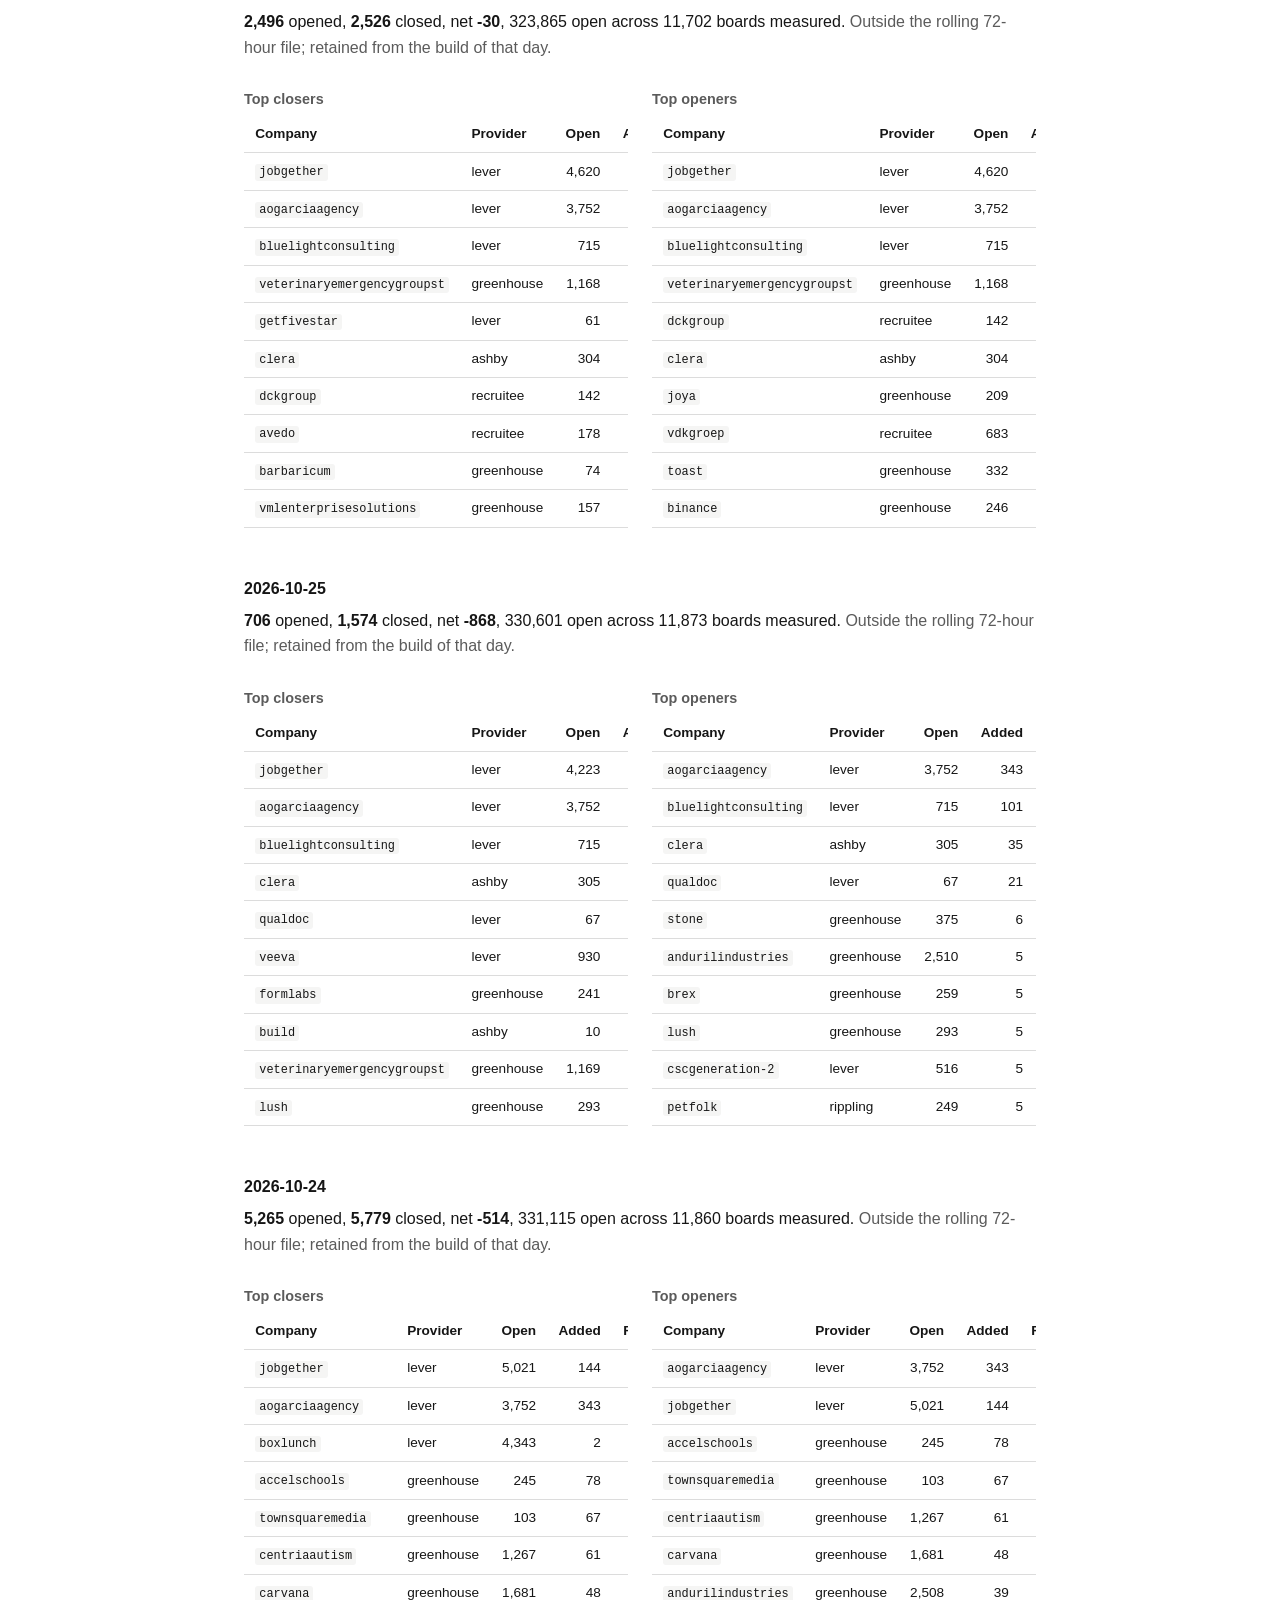
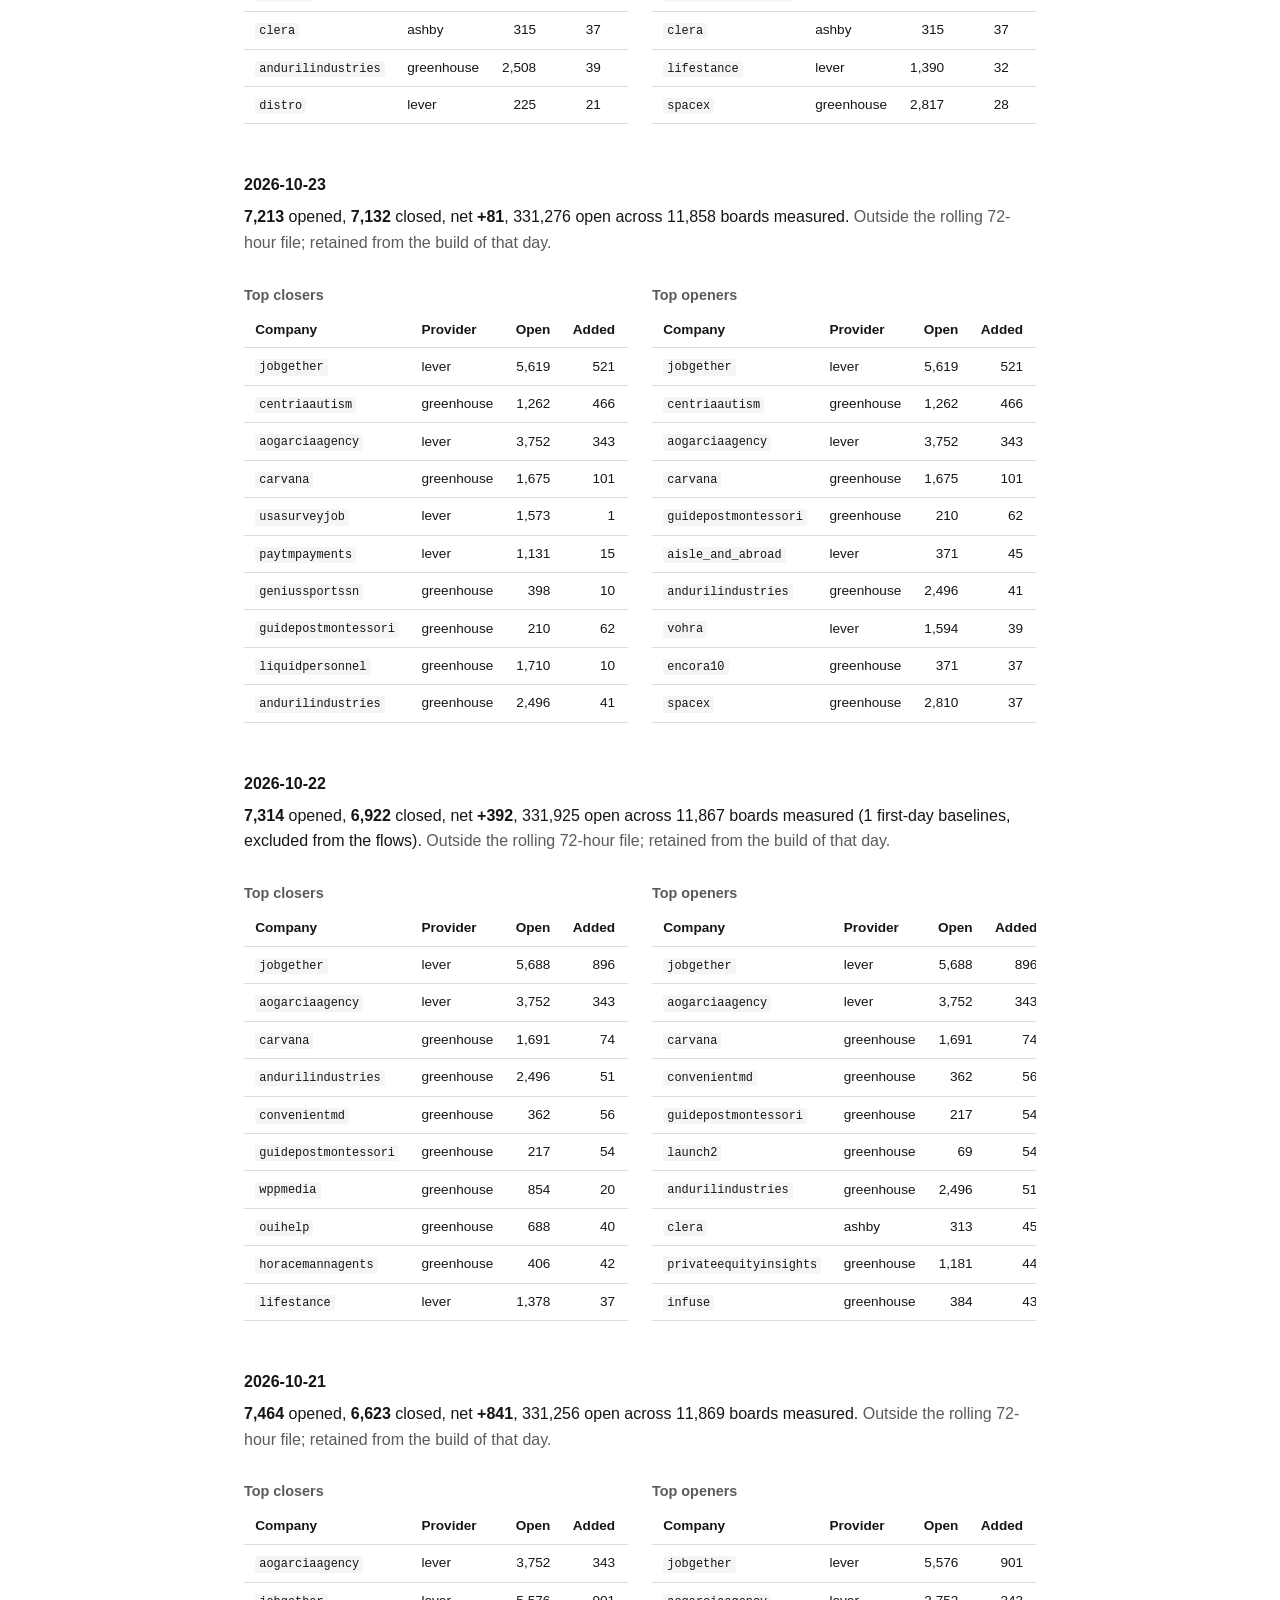
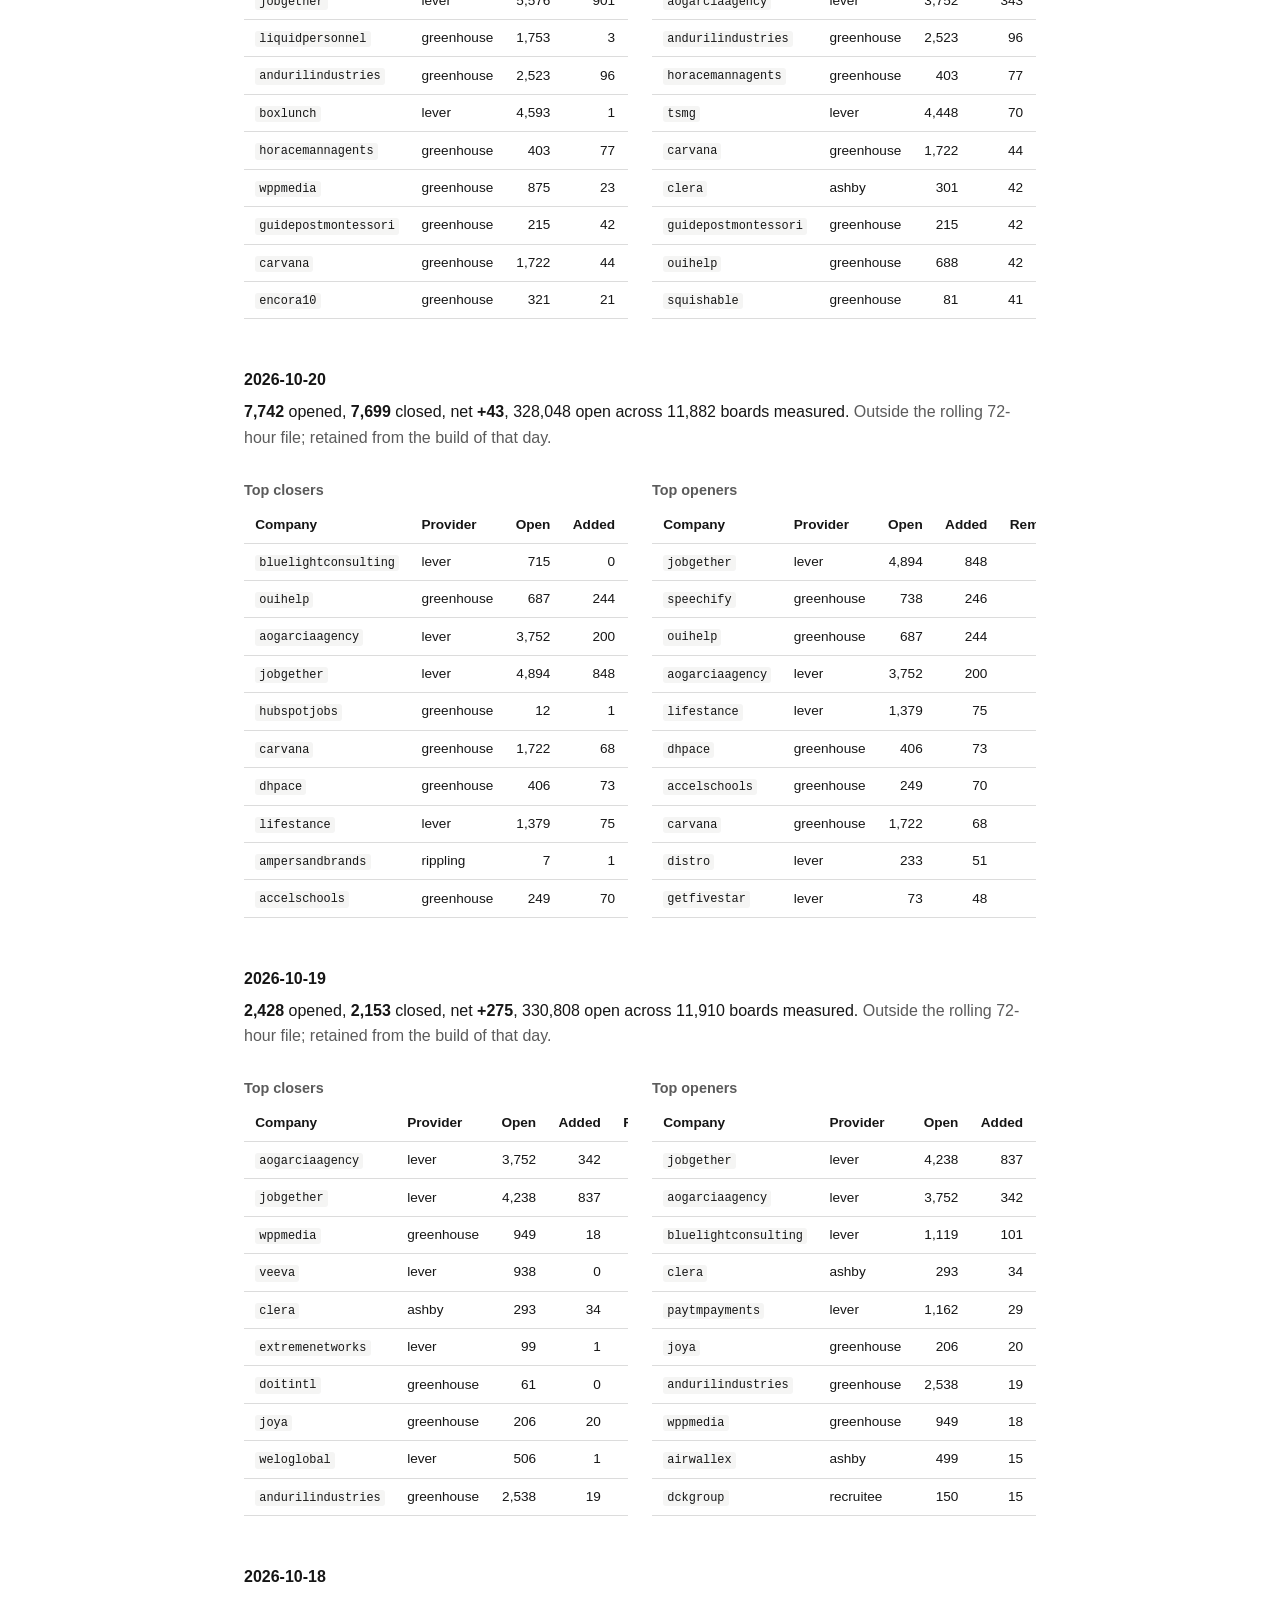
==== commit 5927fcdd: "data: refresh 72h closure sample (2026-11-10)" ====
--- a/docs/calendar.html
+++ b/docs/calendar.html
@@ -3,12 +3,12 @@
 <head>
 <meta charset="utf-8">
 <meta name="viewport" content="width=device-width, initial-scale=1">
-<title>Job postings opened and closed by day, 2026-08-27 to 2026-11-08 — hiring-closures</title>
+<title>Job postings opened and closed by day, 2026-08-27 to 2026-11-09 — hiring-closures</title>
 <meta name="description" content="A calendar of how many job postings company careers boards opened and closed each day across five ATS platforms, with the top closers and openers per day. Recomputed daily from a CC0 file of company-day counts.">
 <link rel="canonical" href="https://moonie0201.github.io/hiring-closures/calendar.html">
 <meta property="og:type" content="website">
 <meta property="og:site_name" content="hiring-closures">
-<meta property="og:title" content="Job postings opened and closed by day, 2026-08-27 to 2026-11-08 — hiring-closures">
+<meta property="og:title" content="Job postings opened and closed by day, 2026-08-27 to 2026-11-09 — hiring-closures">
 <meta property="og:description" content="A calendar of how many job postings company careers boards opened and closed each day across five ATS platforms, with the top closers and openers per day. Recomputed daily from a CC0 file of company-day counts.">
 <meta property="og:url" content="https://moonie0201.github.io/hiring-closures/calendar.html">
 <link rel="stylesheet" href="style.css">
@@ -30,13 +30,13 @@
 <h1>Every day on record</h1>
 <p class="lede">Postings opened, closed and net across the five-provider free file, one cell
 per day, from the first day of this record (2026-08-27; collection began
-2026-08-26) to the latest measured day (2026-11-08). Cells for the last 90
+2026-08-26) to the latest measured day (2026-11-09). Cells for the last 90
 days link to that day's top 10 closers and openers.</p>
 <p>The free file holds the last three available observation days, so this page keeps its own record,
 <a href="daily.jsonl"><code>daily.jsonl</code></a>. Days still inside the three-observation-day file are
 recomputed from it on every rebuild; days that have rolled out keep the totals they were
 built with, minus any company that has since asked to be removed from the top lists. Today
-it holds 74 days; it fills in one cell per day.
+it holds 75 days; it fills in one cell per day.
 A day with no cell never passed through a build — it was not collected, or the daily rebuild
 did not run; it is never a zero. Days between the start of collection and the first day of this record (this page
 began with the file as it stood on 2026-08-27; 2026-08-26 covered one shard of
@@ -50,9 +50,43 @@
 <h2>October 2026</h2>
 <div class="cal"><div class="wd">Mon</div><div class="wd">Tue</div><div class="wd">Wed</div><div class="wd">Thu</div><div class="wd">Fri</div><div class="wd">Sat</div><div class="wd">Sun</div><div class="off"></div><div class="off"></div><div class="off"></div><a class="day" href="#d-2026-10-01"><b>1</b><span>+7,069 / −7,437</span><span>net -368</span><span class="muted">11,947 boards</span></a><a class="day" href="#d-2026-10-02"><b>2</b><span>+7,498 / −7,349</span><span>net +149</span><span class="muted">11,951 boards</span></a><a class="day" href="#d-2026-10-03"><b>3</b><span>+5,687 / −5,763</span><span>net -76</span><span class="muted">11,955 boards</span></a><a class="day" href="#d-2026-10-04"><b>4</b><span>+610 / −1,072</span><span>net -462</span><span class="muted">11,969 boards</span></a><a class="day" href="#d-2026-10-05"><b>5</b><span>+2,103 / −1,610</span><span>net +493</span><span class="muted">11,978 boards</span></a><a class="day" href="#d-2026-10-06"><b>6</b><span>+7,844 / −6,991</span><span>net +853</span><span class="muted">11,935 boards</span></a><a class="day" href="#d-2026-10-07"><b>7</b><span>+6,421 / −5,992</span><span>net +429</span><span class="muted">11,761 boards</span></a><a class="day" href="#d-2026-10-08"><b>8</b><span>+8,540 / −6,362</span><span>net +2,178</span><span class="muted">11,763 boards</span></a><a class="day" href="#d-2026-10-09"><b>9</b><span>+7,543 / −7,741</span><span>net -198</span><span class="muted">11,749 boards</span></a><a class="day" href="#d-2026-10-10"><b>10</b><span>+5,356 / −6,951</span><span>net -1,595</span><span class="muted">11,732 boards</span></a><a class="day" href="#d-2026-10-11"><b>11</b><span>+964 / −1,211</span><span>net -247</span><span class="muted">11,928 boards</span></a><a class="day" href="#d-2026-10-12"><b>12</b><span>+3,898 / −2,032</span><span>net +1,866</span><span class="muted">11,934 boards</span></a><a class="day" href="#d-2026-10-13"><b>13</b><span>+5,798 / −5,629</span><span>net +169</span><span class="muted">11,557 boards</span></a><a class="day" href="#d-2026-10-14"><b>14</b><span>+7,862 / −6,842</span><span>net +1,020</span><span class="muted">11,891 boards</span></a><a class="day" href="#d-2026-10-15"><b>15</b><span>+7,025 / −6,911</span><span>net +114</span><span class="muted">11,888 boards</span></a><a class="day" href="#d-2026-10-16"><b>16</b><span>+7,475 / −7,276</span><span>net +199</span><span class="muted">11,697 boards</span></a><a class="day" href="#d-2026-10-17"><b>17</b><span>+5,785 / −6,163</span><span>net -378</span><span class="muted">11,869 boards</span></a><a class="day" href="#d-2026-10-18"><b>18</b><span>+632 / −1,358</span><span>net -726</span><span class="muted">11,899 boards</span></a><a class="day" href="#d-2026-10-19"><b>19</b><span>+2,428 / −2,153</span><span>net +275</span><span class="muted">11,910 boards</span></a><a class="day" href="#d-2026-10-20"><b>20</b><span>+7,742 / −7,699</span><span>net +43</span><span class="muted">11,882 boards</span></a><a class="day" href="#d-2026-10-21"><b>21</b><span>+7,464 / −6,623</span><span>net +841</span><span class="muted">11,869 boards</span></a><a class="day" href="#d-2026-10-22"><b>22</b><span>+7,314 / −6,922</span><span>net +392</span><span class="muted">11,867 boards</span></a><a class="day" href="#d-2026-10-23"><b>23</b><span>+7,213 / −7,132</span><span>net +81</span><span class="muted">11,858 boards</span></a><a class="day" href="#d-2026-10-24"><b>24</b><span>+5,265 / −5,779</span><span>net -514</span><span class="muted">11,860 boards</span></a><a class="day" href="#d-2026-10-25"><b>25</b><span>+706 / −1,574</span><span>net -868</span><span class="muted">11,873 boards</span></a><a class="day" href="#d-2026-10-26"><b>26</b><span>+2,496 / −2,526</span><span>net -30</span><span class="muted">11,702 boards</span></a><a class="day" href="#d-2026-10-27"><b>27</b><span>+6,843 / −6,855</span><span>net -12</span><span class="muted">11,678 boards</span></a><a class="day" href="#d-2026-10-28"><b>28</b><span>+7,513 / −6,465</span><span>net +1,048</span><span class="muted">11,838 boards</span></a><a class="day" href="#d-2026-10-29"><b>29</b><span>+6,839 / −6,814</span><span>net +25</span><span class="muted">11,811 boards</span></a><a class="day" href="#d-2026-10-30"><b>30</b><span>+7,115 / −7,132</span><span>net -17</span><span class="muted">11,810 boards</span></a><a class="day" href="#d-2026-10-31"><b>31</b><span>+6,635 / −6,372</span><span>net +263</span><span class="muted">11,639 boards</span></a></div>
 <h2>November 2026</h2>
-<div class="cal"><div class="wd">Mon</div><div class="wd">Tue</div><div class="wd">Wed</div><div class="wd">Thu</div><div class="wd">Fri</div><div class="wd">Sat</div><div class="wd">Sun</div><div class="off"></div><div class="off"></div><div class="off"></div><div class="off"></div><div class="off"></div><div class="off"></div><a class="day" href="#d-2026-11-01"><b>1</b><span>+889 / −2,017</span><span>net -1,128</span><span class="muted">11,631 boards</span></a><a class="day" href="#d-2026-11-02"><b>2</b><span>+2,285 / −2,636</span><span>net -351</span><span class="muted">11,646 boards</span></a><a class="day" href="#d-2026-11-03"><b>3</b><span>+7,374 / −7,624</span><span>net -250</span><span class="muted">11,810 boards</span></a><a class="day" href="#d-2026-11-04"><b>4</b><span>+8,870 / −6,907</span><span>net +1,963</span><span class="muted">11,788 boards</span></a><a class="day" href="#d-2026-11-05"><b>5</b><span>+7,351 / −6,559</span><span>net +792</span><span class="muted">11,779 boards</span></a><a class="day" href="#d-2026-11-06"><b>6</b><span>+7,011 / −8,100</span><span>net -1,089</span><span class="muted">11,583 boards</span></a><a class="day" href="#d-2026-11-07"><b>7</b><span>+5,574 / −6,654</span><span>net -1,080</span><span class="muted">11,777 boards</span></a><a class="day" href="#d-2026-11-08"><b>8</b><span>+559 / −1,386</span><span>net -827</span><span class="muted">11,604 boards</span></a><div class="none"><b>9</b><span>not yet</span></div><div class="none"><b>10</b><span>not yet</span></div><div class="none"><b>11</b><span>not yet</span></div><div class="none"><b>12</b><span>not yet</span></div><div class="none"><b>13</b><span>not yet</span></div><div class="none"><b>14</b><span>not yet</span></div><div class="none"><b>15</b><span>not yet</span></div><div class="none"><b>16</b><span>not yet</span></div><div class="none"><b>17</b><span>not yet</span></div><div class="none"><b>18</b><span>not yet</span></div><div class="none"><b>19</b><span>not yet</span></div><div class="none"><b>20</b><span>not yet</span></div><div class="none"><b>21</b><span>not yet</span></div><div class="none"><b>22</b><span>not yet</span></div><div class="none"><b>23</b><span>not yet</span></div><div class="none"><b>24</b><span>not yet</span></div><div class="none"><b>25</b><span>not yet</span></div><div class="none"><b>26</b><span>not yet</span></div><div class="none"><b>27</b><span>not yet</span></div><div class="none"><b>28</b><span>not yet</span></div><div class="none"><b>29</b><span>not yet</span></div><div class="none"><b>30</b><span>not yet</span></div></div>
+<div class="cal"><div class="wd">Mon</div><div class="wd">Tue</div><div class="wd">Wed</div><div class="wd">Thu</div><div class="wd">Fri</div><div class="wd">Sat</div><div class="wd">Sun</div><div class="off"></div><div class="off"></div><div class="off"></div><div class="off"></div><div class="off"></div><div class="off"></div><a class="day" href="#d-2026-11-01"><b>1</b><span>+889 / −2,017</span><span>net -1,128</span><span class="muted">11,631 boards</span></a><a class="day" href="#d-2026-11-02"><b>2</b><span>+2,285 / −2,636</span><span>net -351</span><span class="muted">11,646 boards</span></a><a class="day" href="#d-2026-11-03"><b>3</b><span>+7,374 / −7,624</span><span>net -250</span><span class="muted">11,810 boards</span></a><a class="day" href="#d-2026-11-04"><b>4</b><span>+8,870 / −6,907</span><span>net +1,963</span><span class="muted">11,788 boards</span></a><a class="day" href="#d-2026-11-05"><b>5</b><span>+7,351 / −6,559</span><span>net +792</span><span class="muted">11,779 boards</span></a><a class="day" href="#d-2026-11-06"><b>6</b><span>+7,011 / −8,100</span><span>net -1,089</span><span class="muted">11,583 boards</span></a><a class="day" href="#d-2026-11-07"><b>7</b><span>+5,574 / −6,654</span><span>net -1,080</span><span class="muted">11,777 boards</span></a><a class="day" href="#d-2026-11-08"><b>8</b><span>+559 / −1,386</span><span>net -827</span><span class="muted">11,604 boards</span></a><a class="day" href="#d-2026-11-09"><b>9</b><span>+1,598 / −1,642</span><span>net -44</span><span class="muted">11,398 boards</span></a><div class="none"><b>10</b><span>not yet</span></div><div class="none"><b>11</b><span>not yet</span></div><div class="none"><b>12</b><span>not yet</span></div><div class="none"><b>13</b><span>not yet</span></div><div class="none"><b>14</b><span>not yet</span></div><div class="none"><b>15</b><span>not yet</span></div><div class="none"><b>16</b><span>not yet</span></div><div class="none"><b>17</b><span>not yet</span></div><div class="none"><b>18</b><span>not yet</span></div><div class="none"><b>19</b><span>not yet</span></div><div class="none"><b>20</b><span>not yet</span></div><div class="none"><b>21</b><span>not yet</span></div><div class="none"><b>22</b><span>not yet</span></div><div class="none"><b>23</b><span>not yet</span></div><div class="none"><b>24</b><span>not yet</span></div><div class="none"><b>25</b><span>not yet</span></div><div class="none"><b>26</b><span>not yet</span></div><div class="none"><b>27</b><span>not yet</span></div><div class="none"><b>28</b><span>not yet</span></div><div class="none"><b>29</b><span>not yet</span></div><div class="none"><b>30</b><span>not yet</span></div></div>
 
 <h2 id="days">Day by day</h2>
+<section id="d-2026-11-09">
+<h3>2026-11-09</h3>
+<p><strong>1,598</strong> opened, <strong>1,642</strong> closed,
+net <strong>-44</strong>, 315,538 open across 11,398 boards
+measured. <span class="muted">In the current free file.</span></p>
+<div class="two">
+<div><h4>Top closers</h4><div class="tw"><table><thead><tr><th class="">Company</th><th class="">Provider</th><th class="n">Open</th><th class="n">Added</th><th class="n">Removed</th></tr></thead>
+<tbody>
+<tr><td class=""><code>jobgether</code></td><td class="">lever</td><td class="n">4,572</td><td class="n">730</td><td class="n">520</td></tr>
+<tr><td class=""><code>medelitellc</code></td><td class="">greenhouse</td><td class="n">389</td><td class="n">7</td><td class="n">42</td></tr>
+<tr><td class=""><code>clera</code></td><td class="">ashby</td><td class="n">275</td><td class="n">32</td><td class="n">33</td></tr>
+<tr><td class=""><code>humansignal</code></td><td class="">greenhouse</td><td class="n">34</td><td class="n">0</td><td class="n">25</td></tr>
+<tr><td class=""><code>t2tea</code></td><td class="">rippling</td><td class="n">17</td><td class="n">0</td><td class="n">24</td></tr>
+<tr><td class=""><code>weekdayworks</code></td><td class="">lever</td><td class="n">36</td><td class="n">1</td><td class="n">22</td></tr>
+<tr><td class=""><code>sohohouseco</code></td><td class="">greenhouse</td><td class="n">429</td><td class="n">8</td><td class="n">16</td></tr>
+<tr><td class=""><code>carvana</code></td><td class="">greenhouse</td><td class="n">1,667</td><td class="n">5</td><td class="n">15</td></tr>
+<tr><td class=""><code>lush</code></td><td class="">greenhouse</td><td class="n">241</td><td class="n">6</td><td class="n">15</td></tr>
+<tr><td class=""><code>wppmedia</code></td><td class="">greenhouse</td><td class="n">812</td><td class="n">19</td><td class="n">15</td></tr>
+</tbody></table></div></div>
+<div><h4>Top openers</h4><div class="tw"><table><thead><tr><th class="">Company</th><th class="">Provider</th><th class="n">Open</th><th class="n">Added</th><th class="n">Removed</th></tr></thead>
+<tbody>
+<tr><td class=""><code>jobgether</code></td><td class="">lever</td><td class="n">4,572</td><td class="n">730</td><td class="n">520</td></tr>
+<tr><td class=""><code>bluelightconsulting</code></td><td class="">lever</td><td class="n">916</td><td class="n">101</td><td class="n">0</td></tr>
+<tr><td class=""><code>clera</code></td><td class="">ashby</td><td class="n">275</td><td class="n">32</td><td class="n">33</td></tr>
+<tr><td class=""><code>spacex</code></td><td class="">greenhouse</td><td class="n">2,908</td><td class="n">20</td><td class="n">12</td></tr>
+<tr><td class=""><code>wppmedia</code></td><td class="">greenhouse</td><td class="n">812</td><td class="n">19</td><td class="n">15</td></tr>
+<tr><td class=""><code>andurilindustries</code></td><td class="">greenhouse</td><td class="n">2,604</td><td class="n">17</td><td class="n">13</td></tr>
+<tr><td class=""><code>agoda</code></td><td class="">greenhouse</td><td class="n">351</td><td class="n">12</td><td class="n">1</td></tr>
+<tr><td class=""><code>wrike</code></td><td class="">greenhouse</td><td class="n">64</td><td class="n">12</td><td class="n">4</td></tr>
+<tr><td class=""><code>aleph</code></td><td class="">lever</td><td class="n">132</td><td class="n">11</td><td class="n">13</td></tr>
+<tr><td class=""><code>rackner</code></td><td class="">greenhouse</td><td class="n">33</td><td class="n">9</td><td class="n">0</td></tr>
+</tbody></table></div></div>
+</div>
+</section>
 <section id="d-2026-11-08">
 <h3>2026-11-08</h3>
 <p><strong>559</strong> opened, <strong>1,386</strong> closed,
@@ -125,7 +159,7 @@
 <h3>2026-11-06</h3>
 <p><strong>7,011</strong> opened, <strong>8,100</strong> closed,
 net <strong>-1,089</strong>, 323,865 open across 11,583 boards
-measured. <span class="muted">In the current free file.</span></p>
+measured. <span class="muted">Outside the rolling 72-hour file; retained from the build of that day.</span></p>
 <div class="two">
 <div><h4>Top closers</h4><div class="tw"><table><thead><tr><th class="">Company</th><th class="">Provider</th><th class="n">Open</th><th class="n">Added</th><th class="n">Removed</th></tr></thead>
 <tbody>
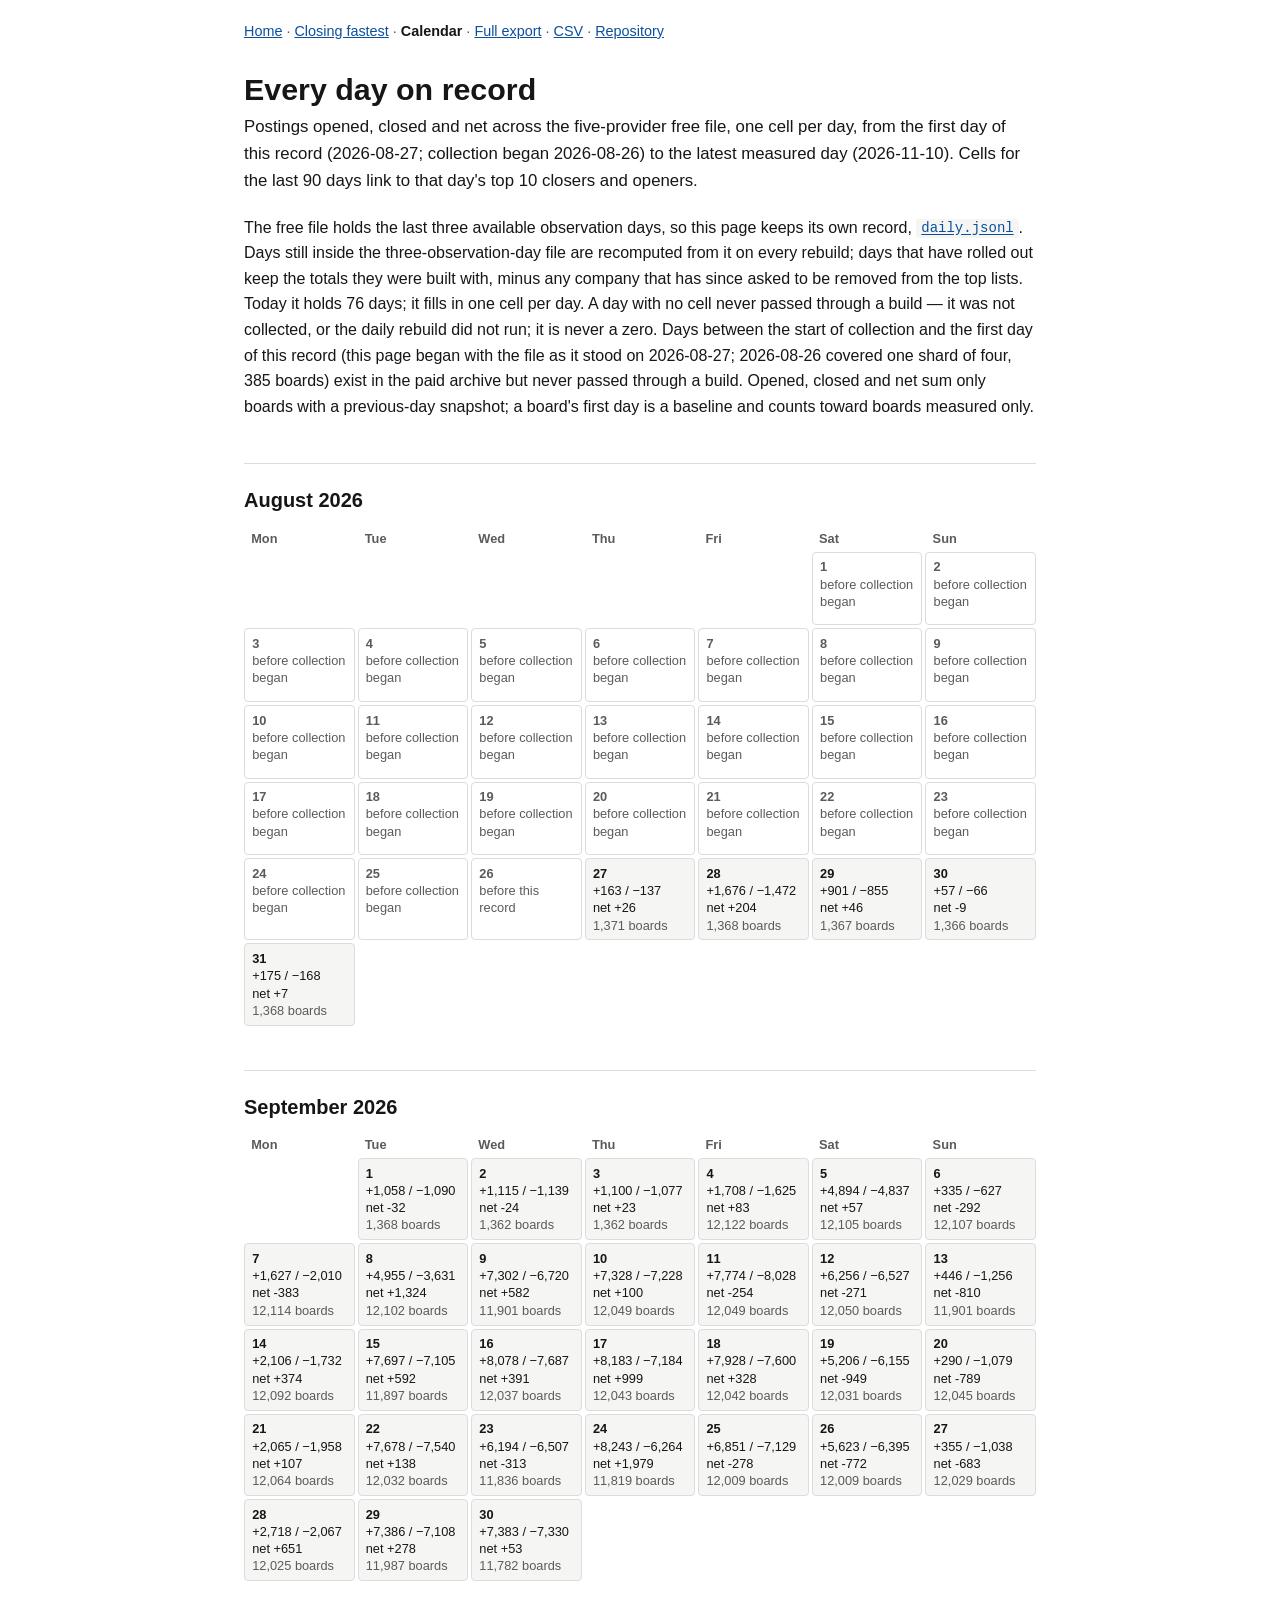
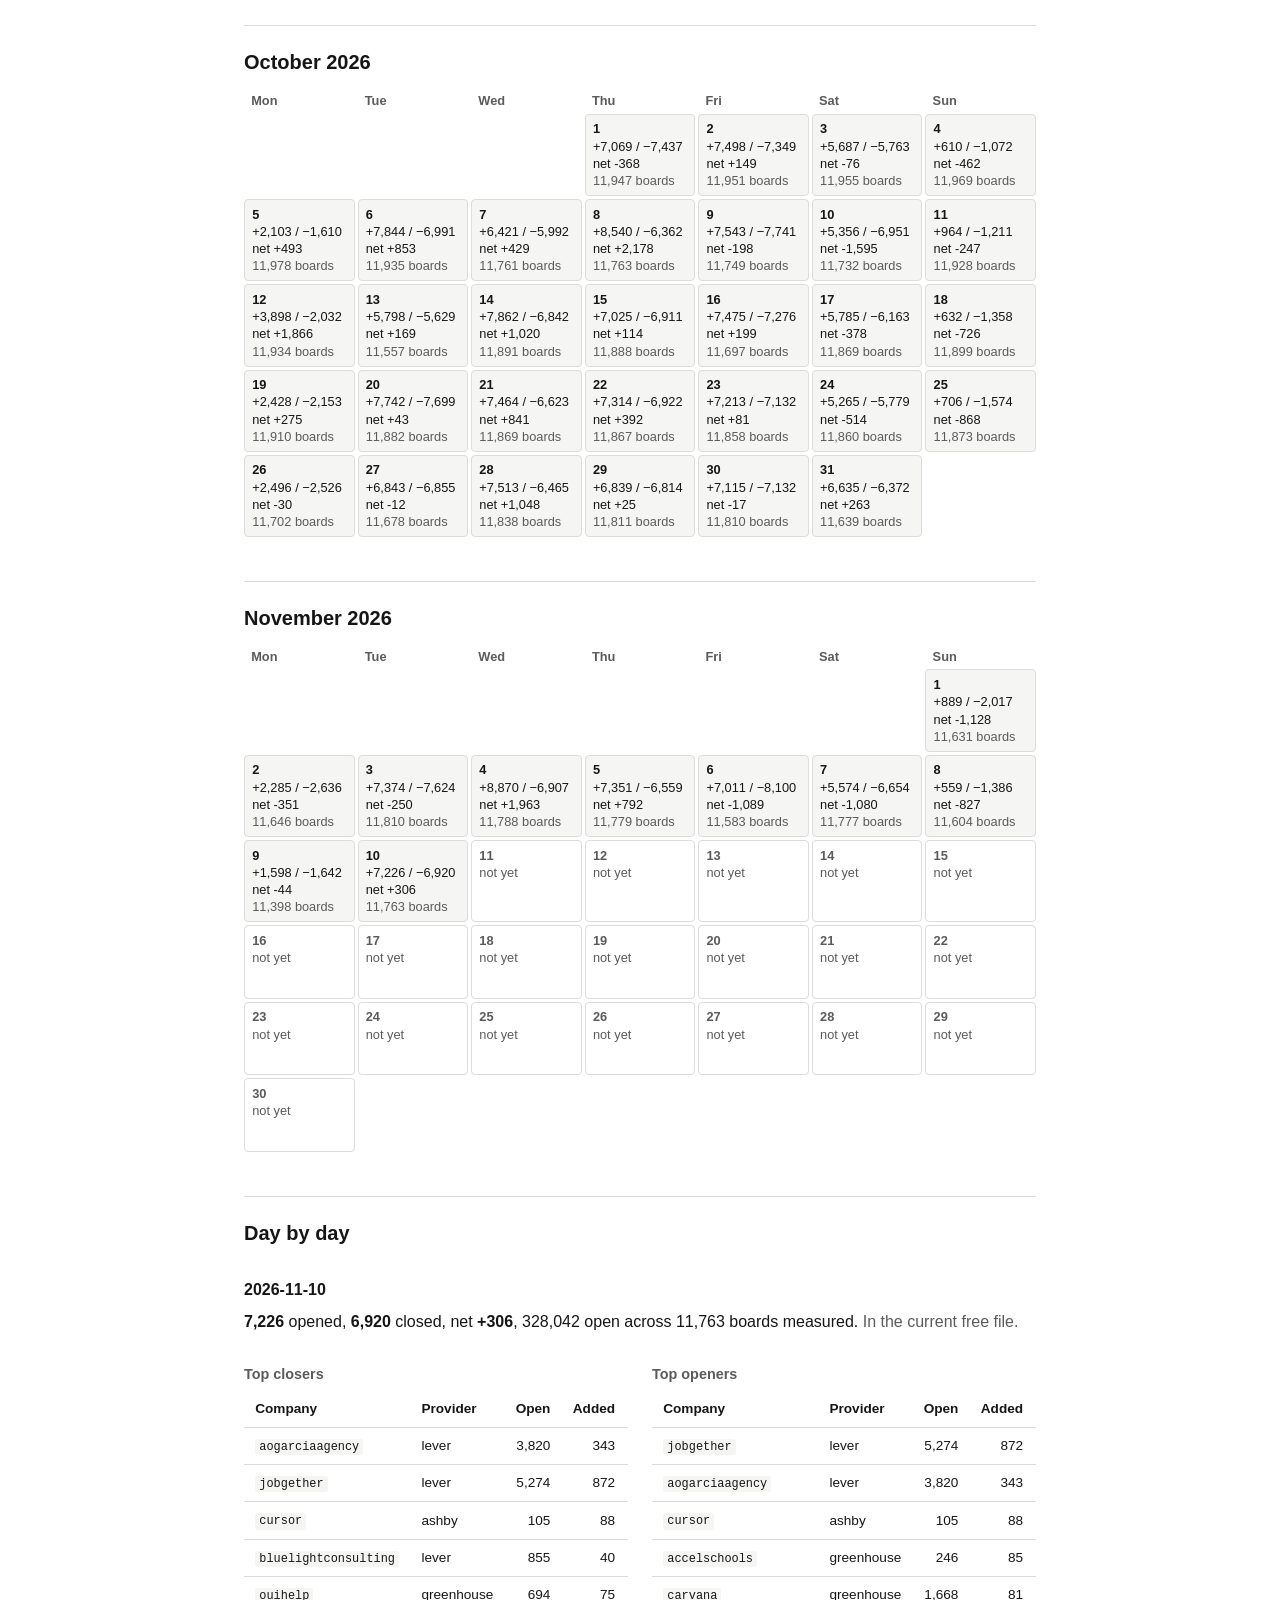
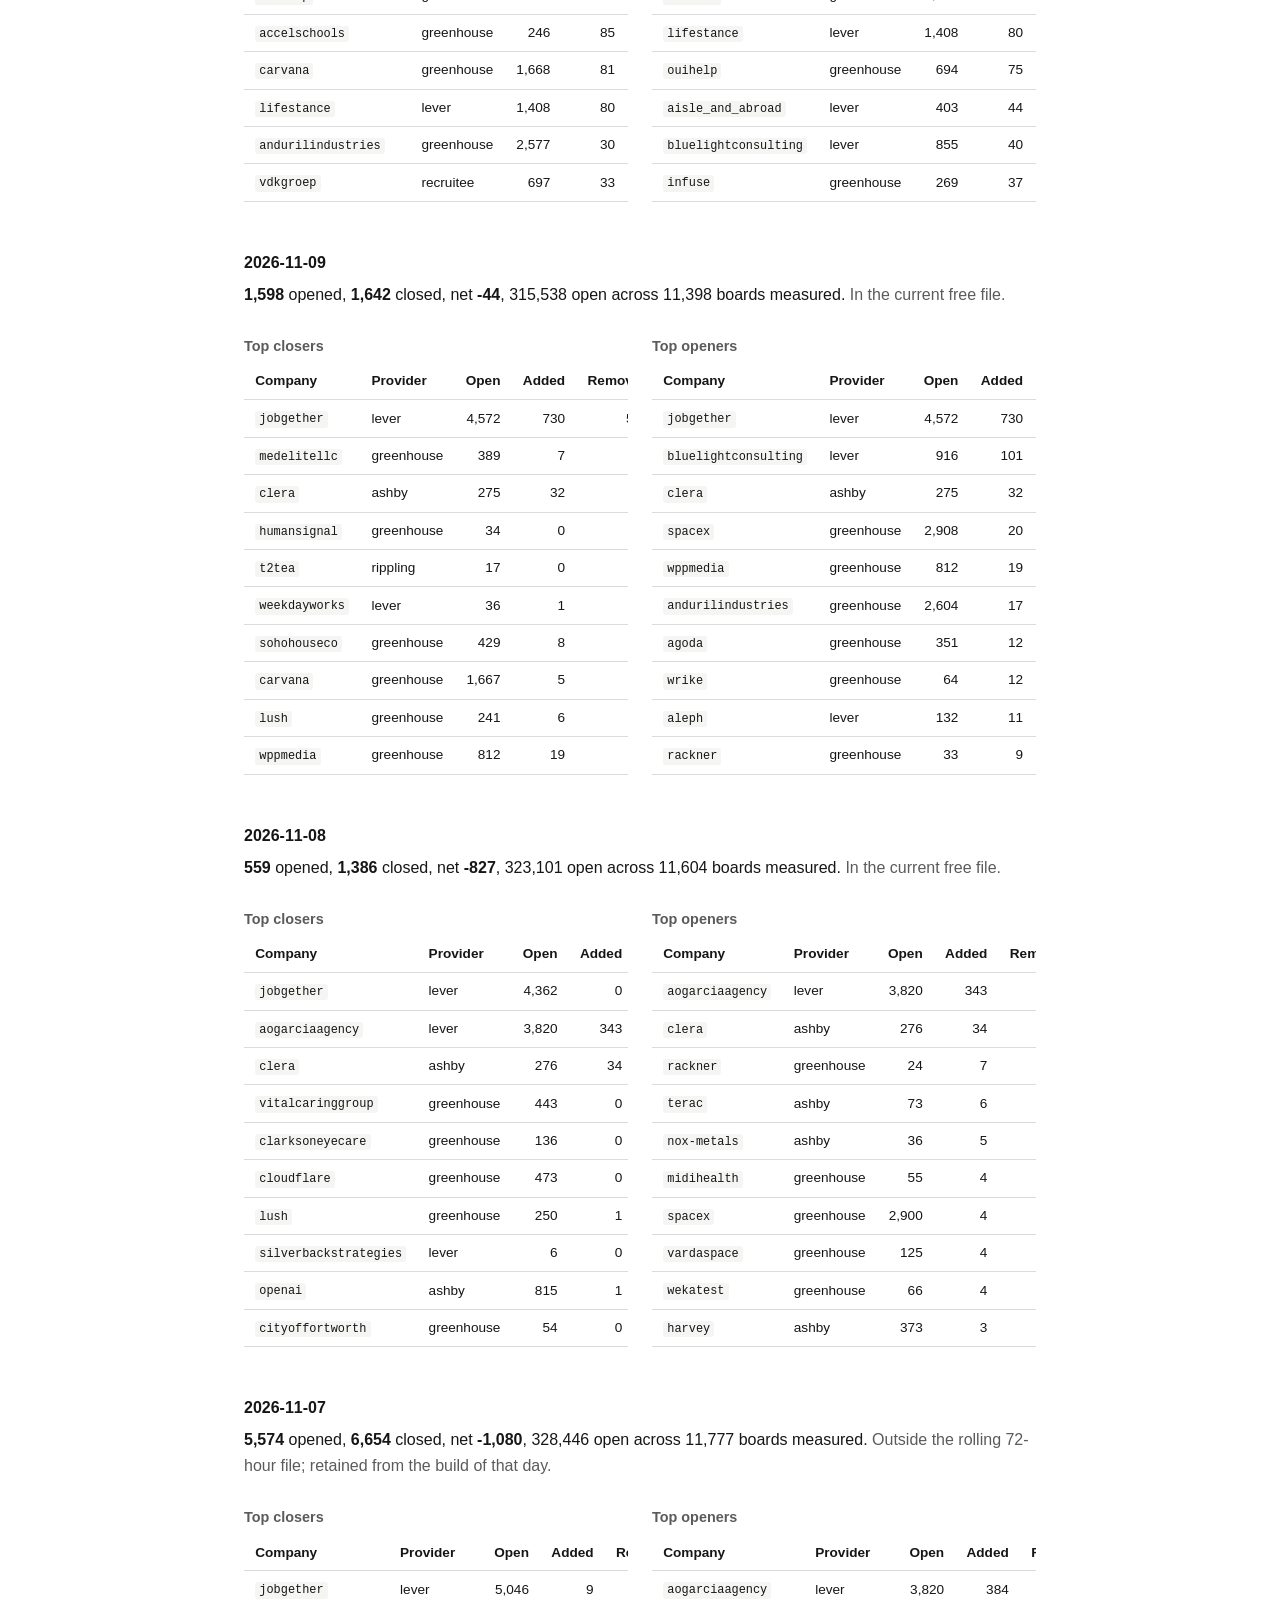
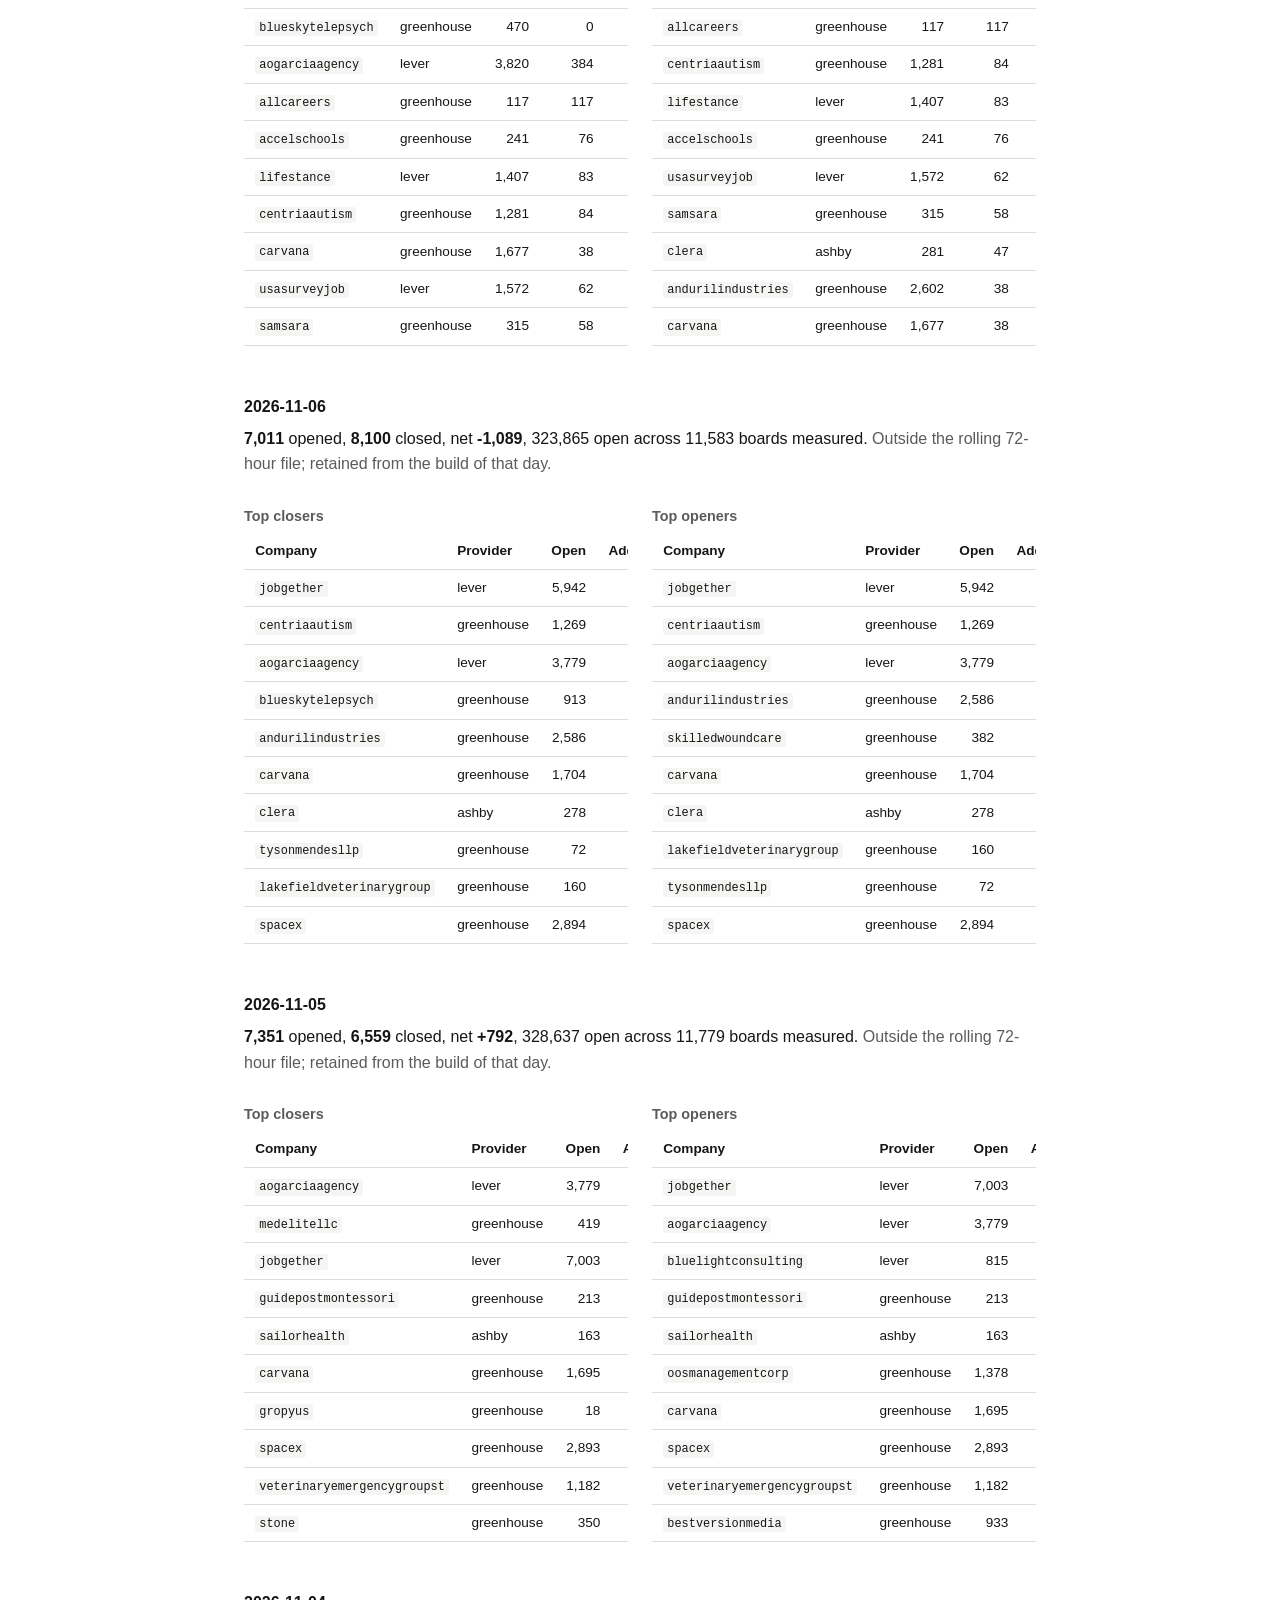
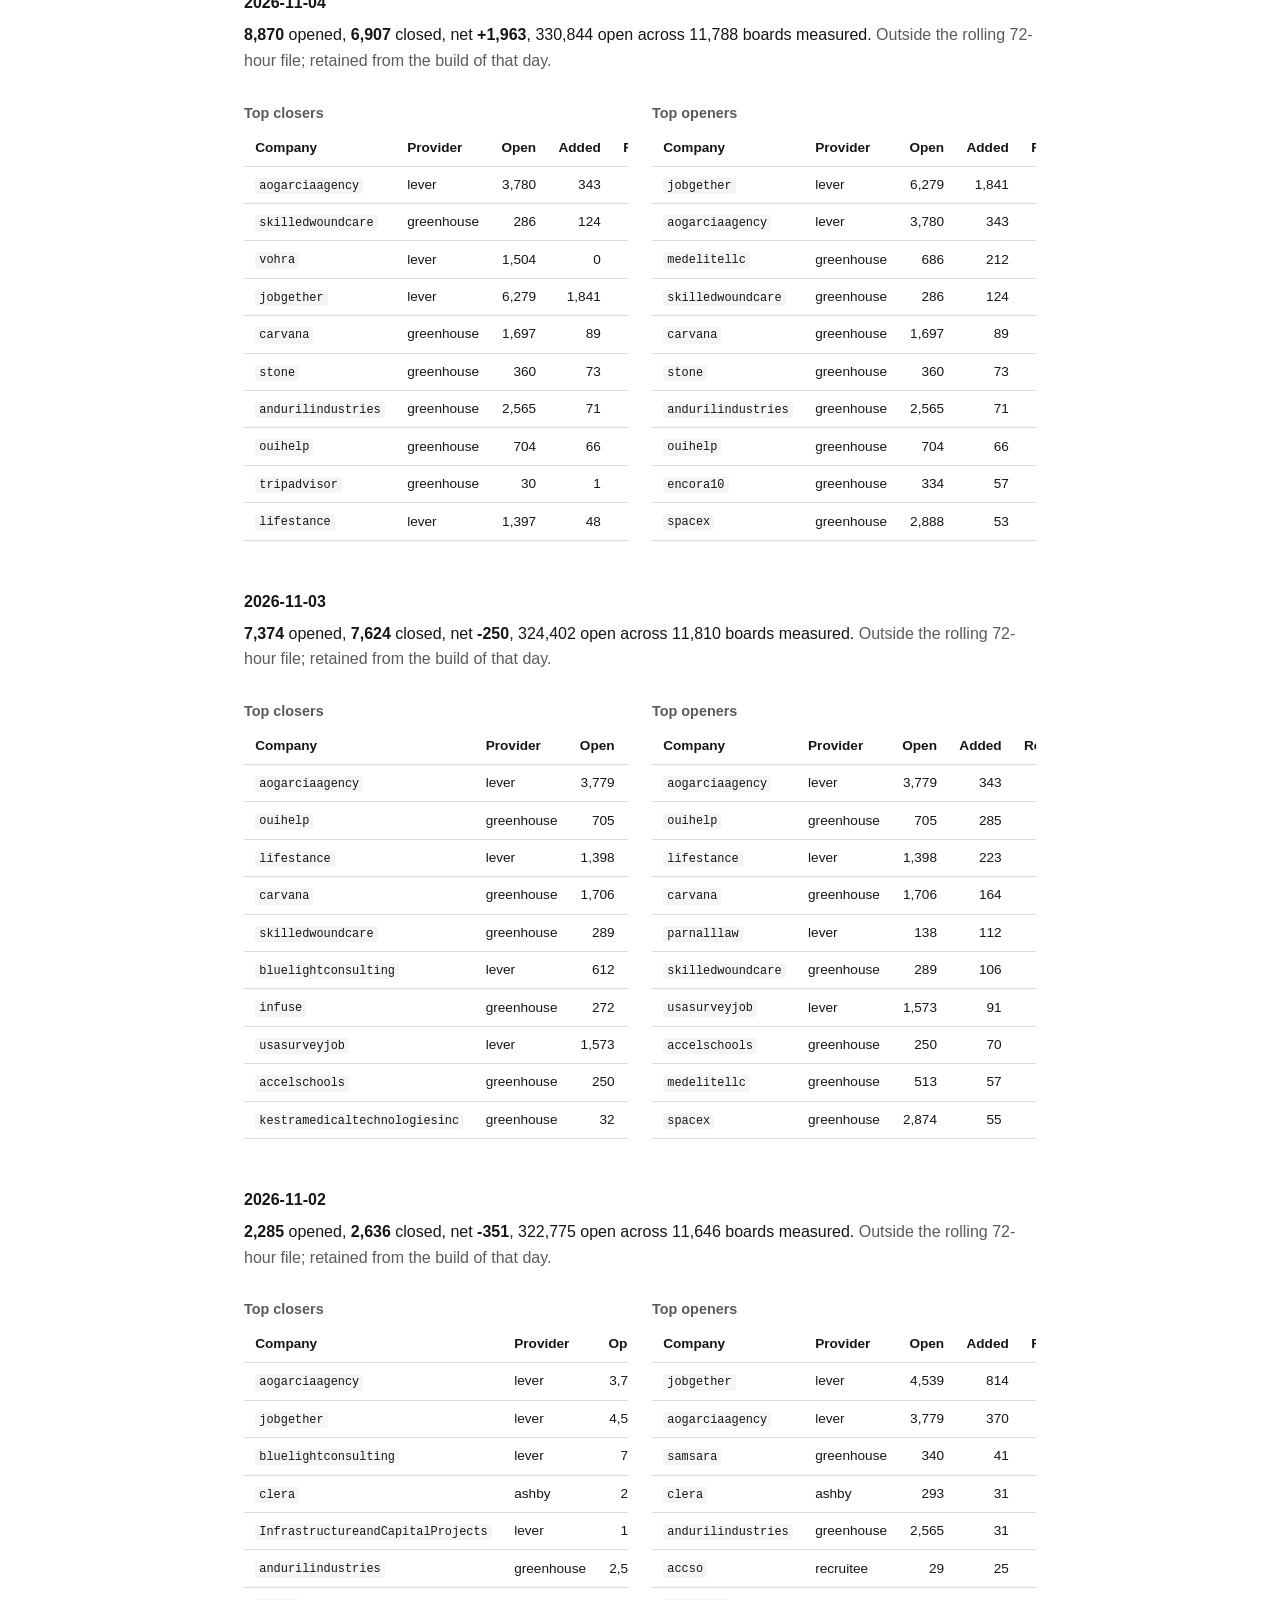
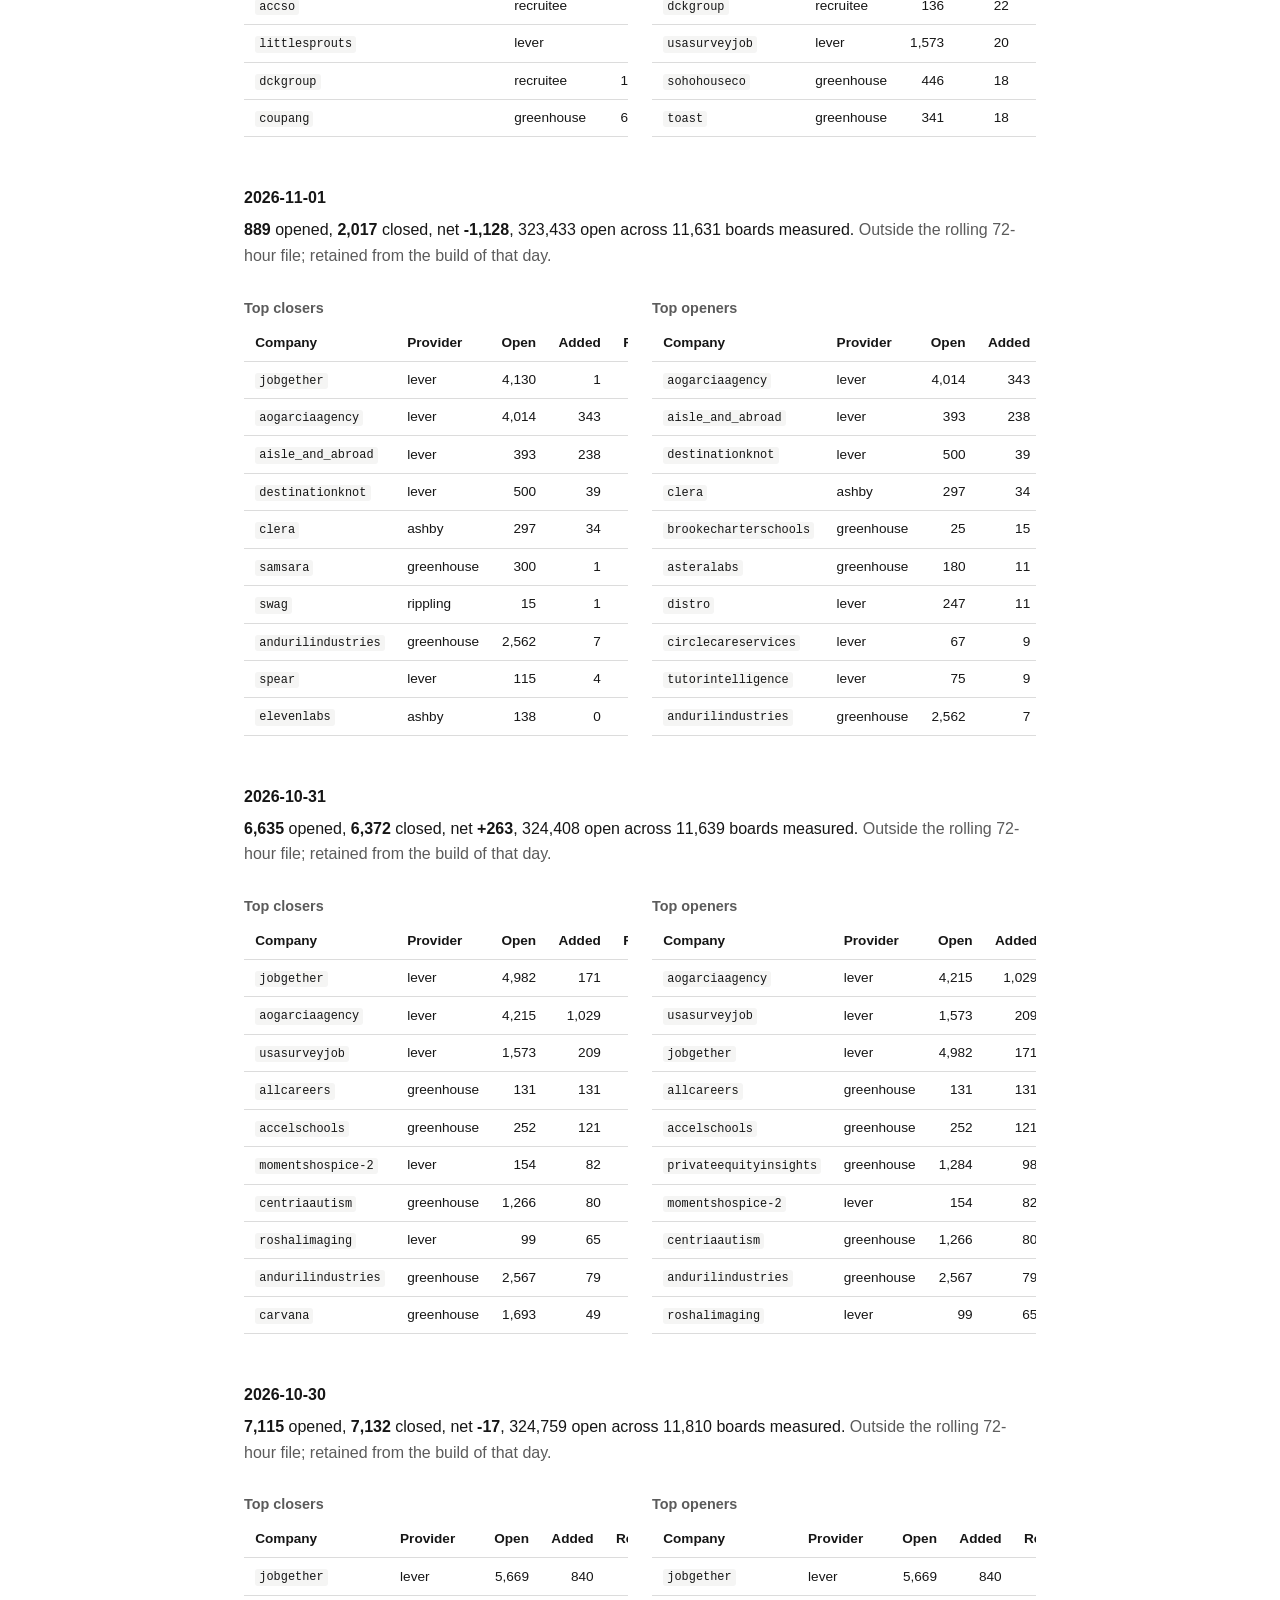
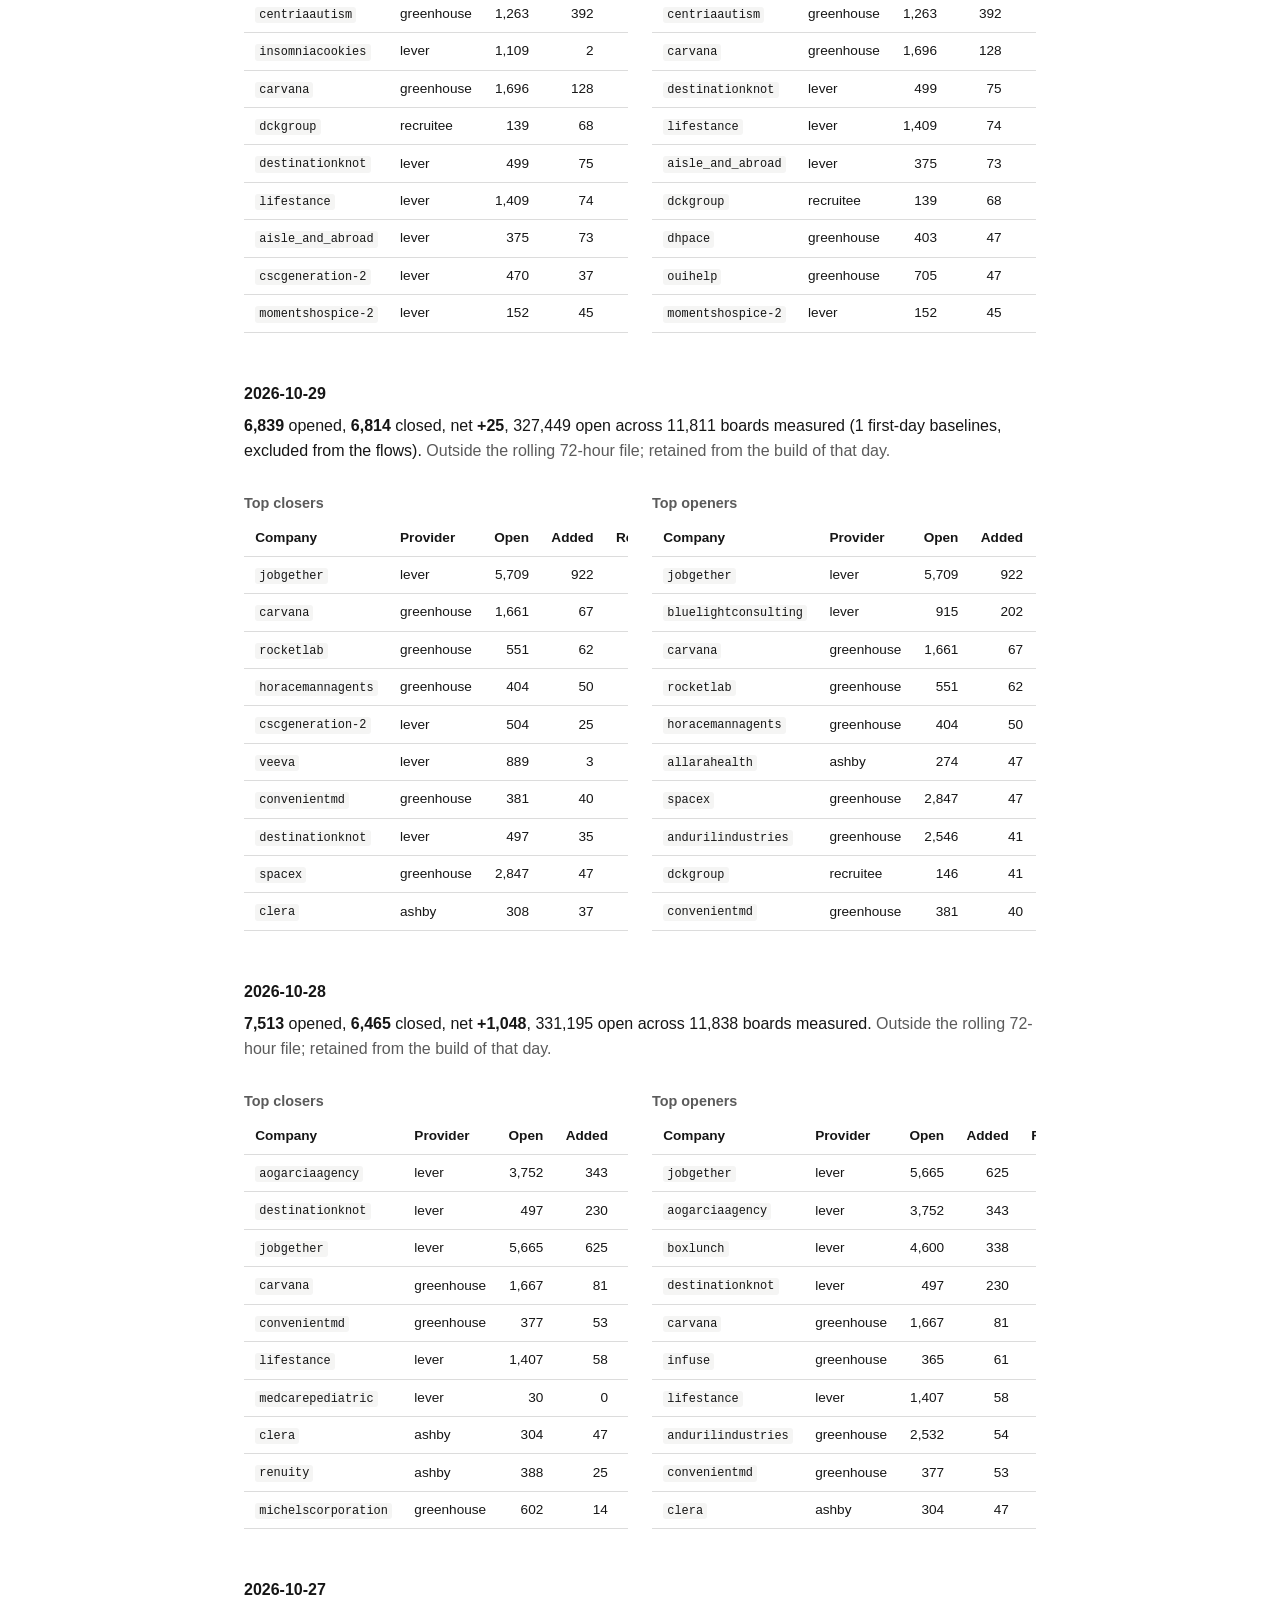
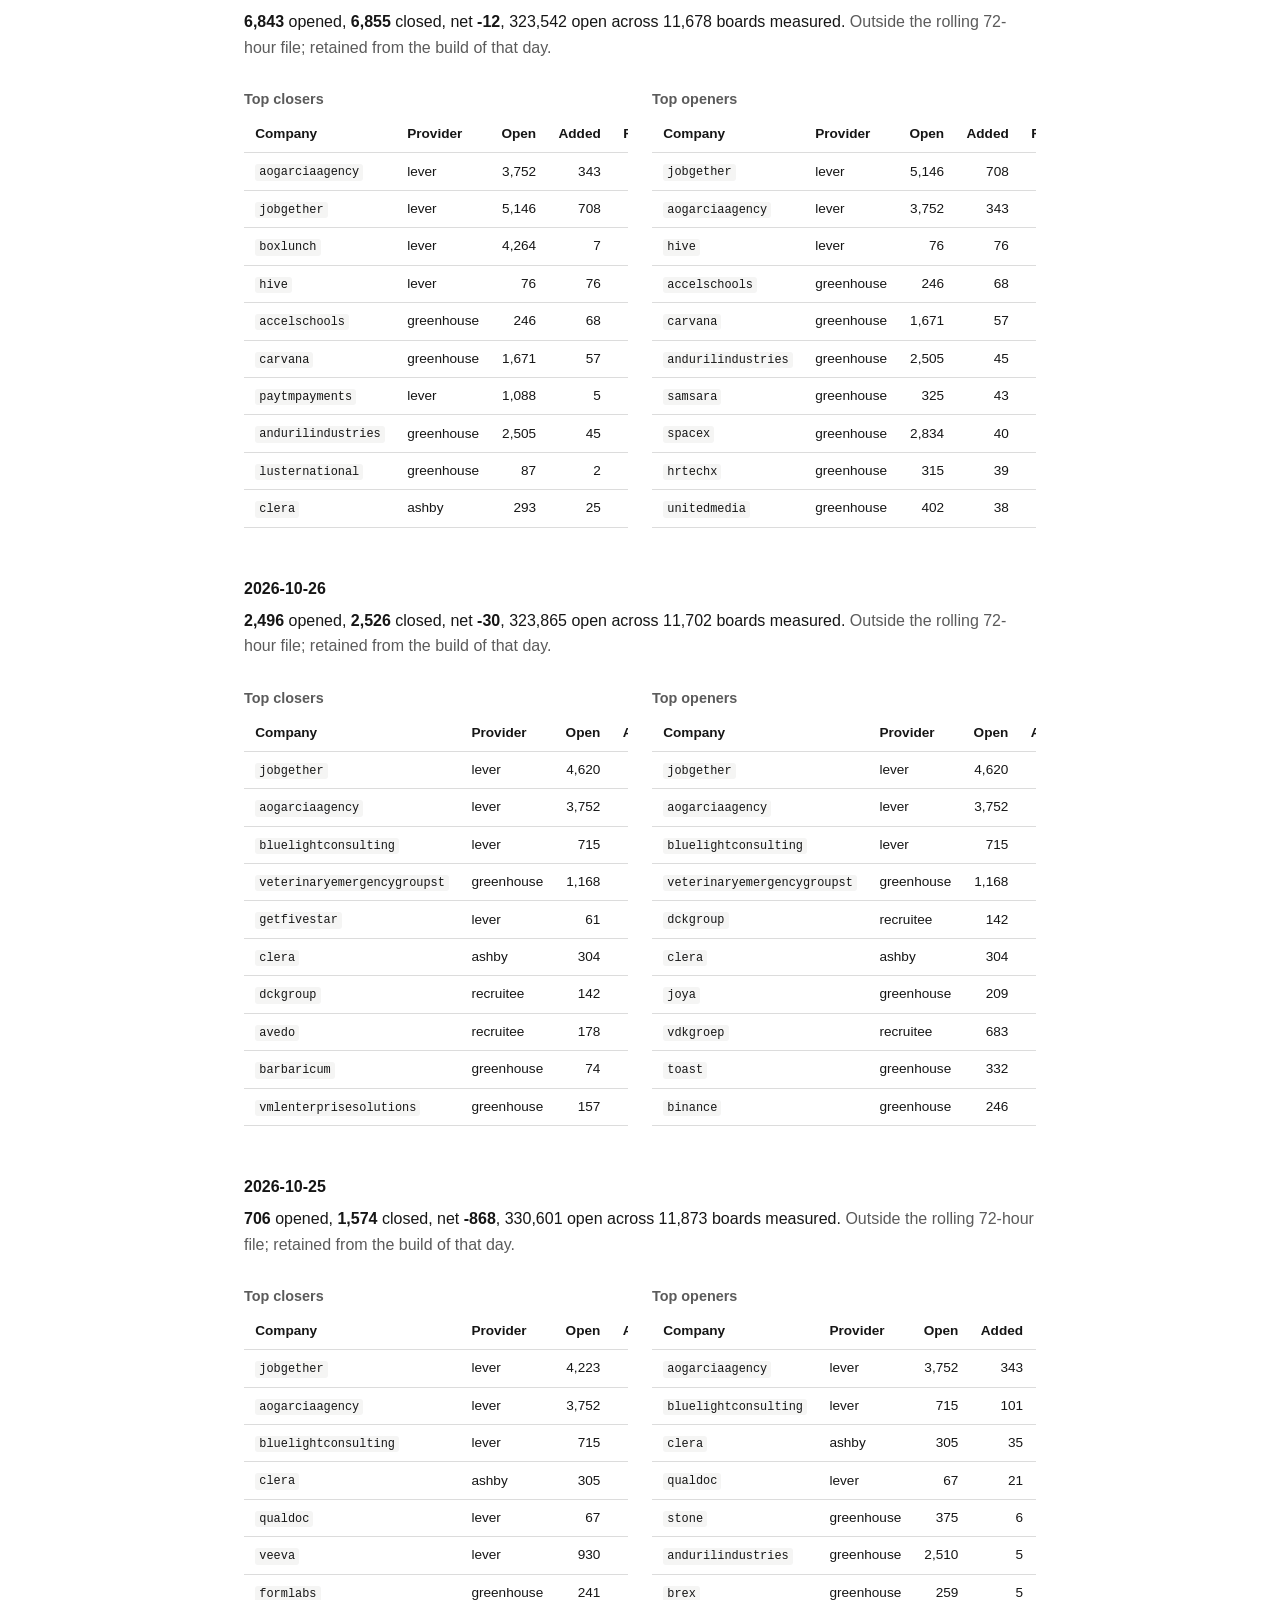
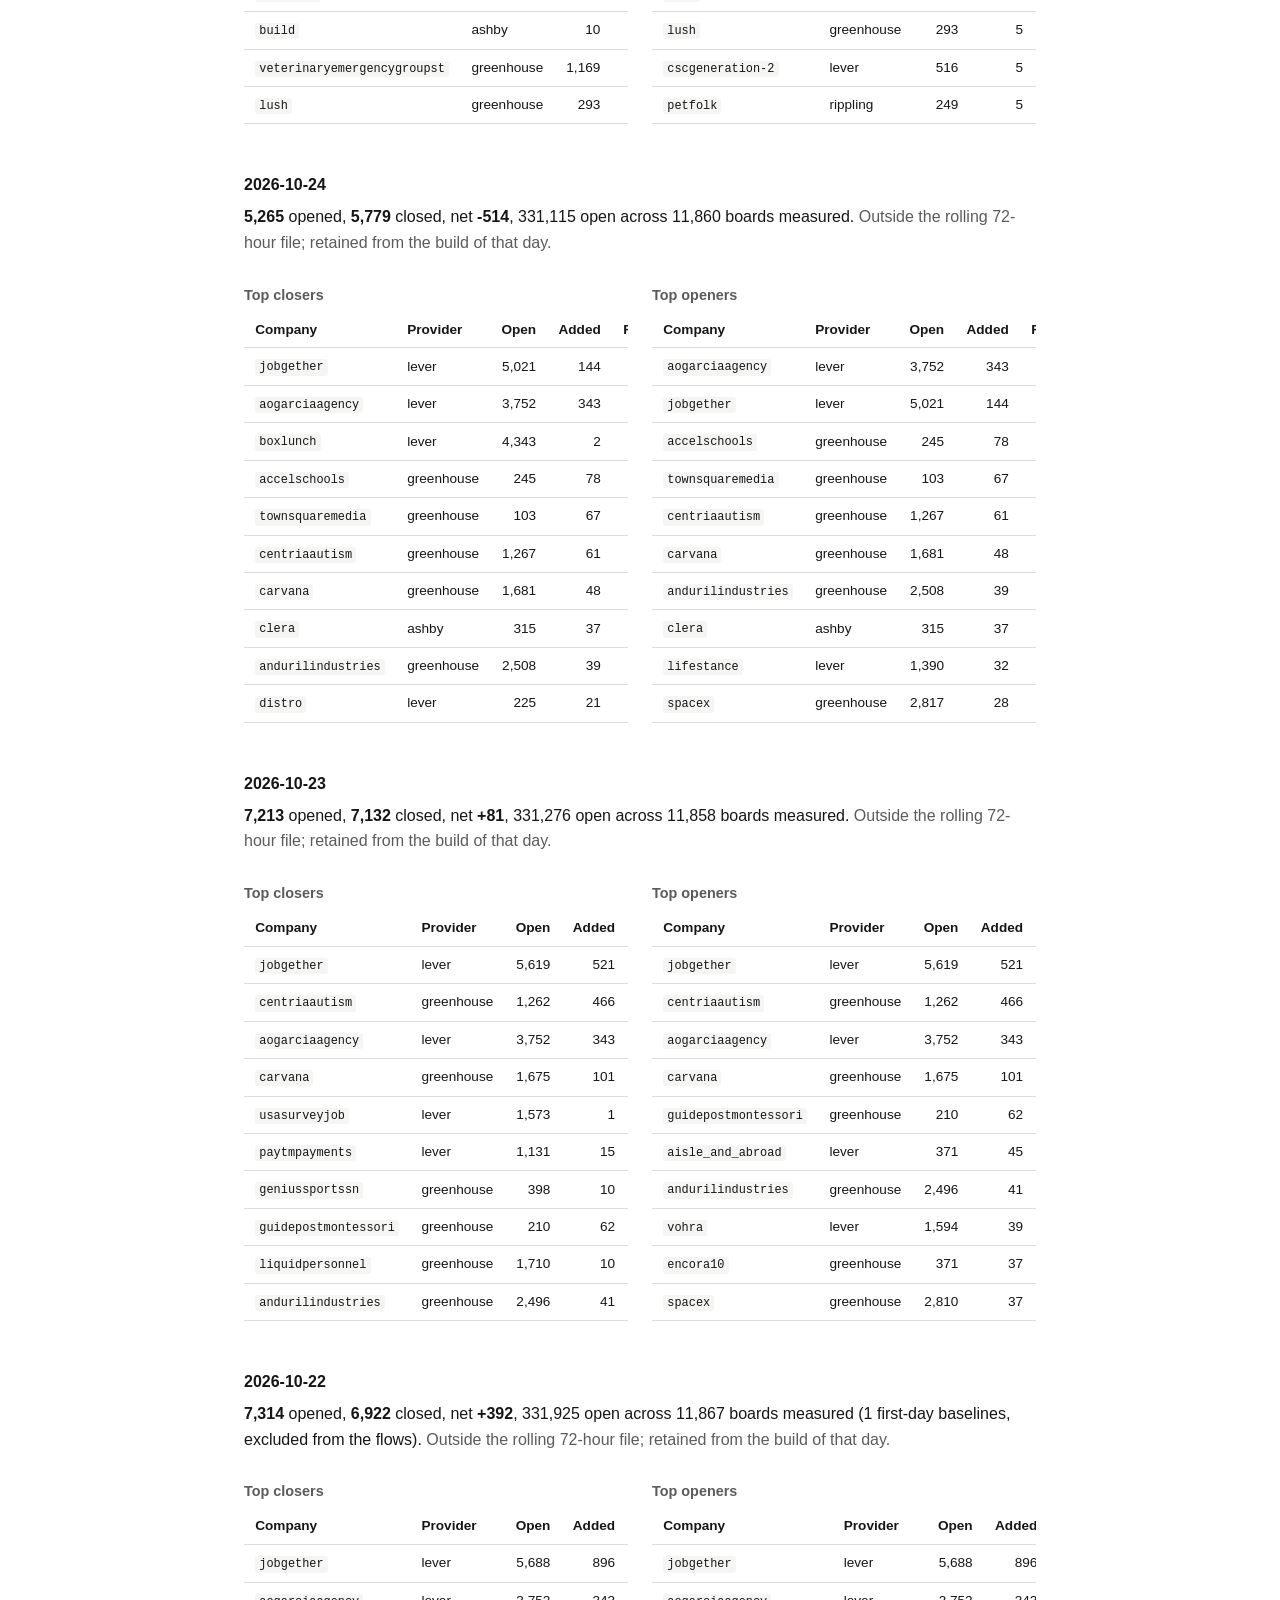
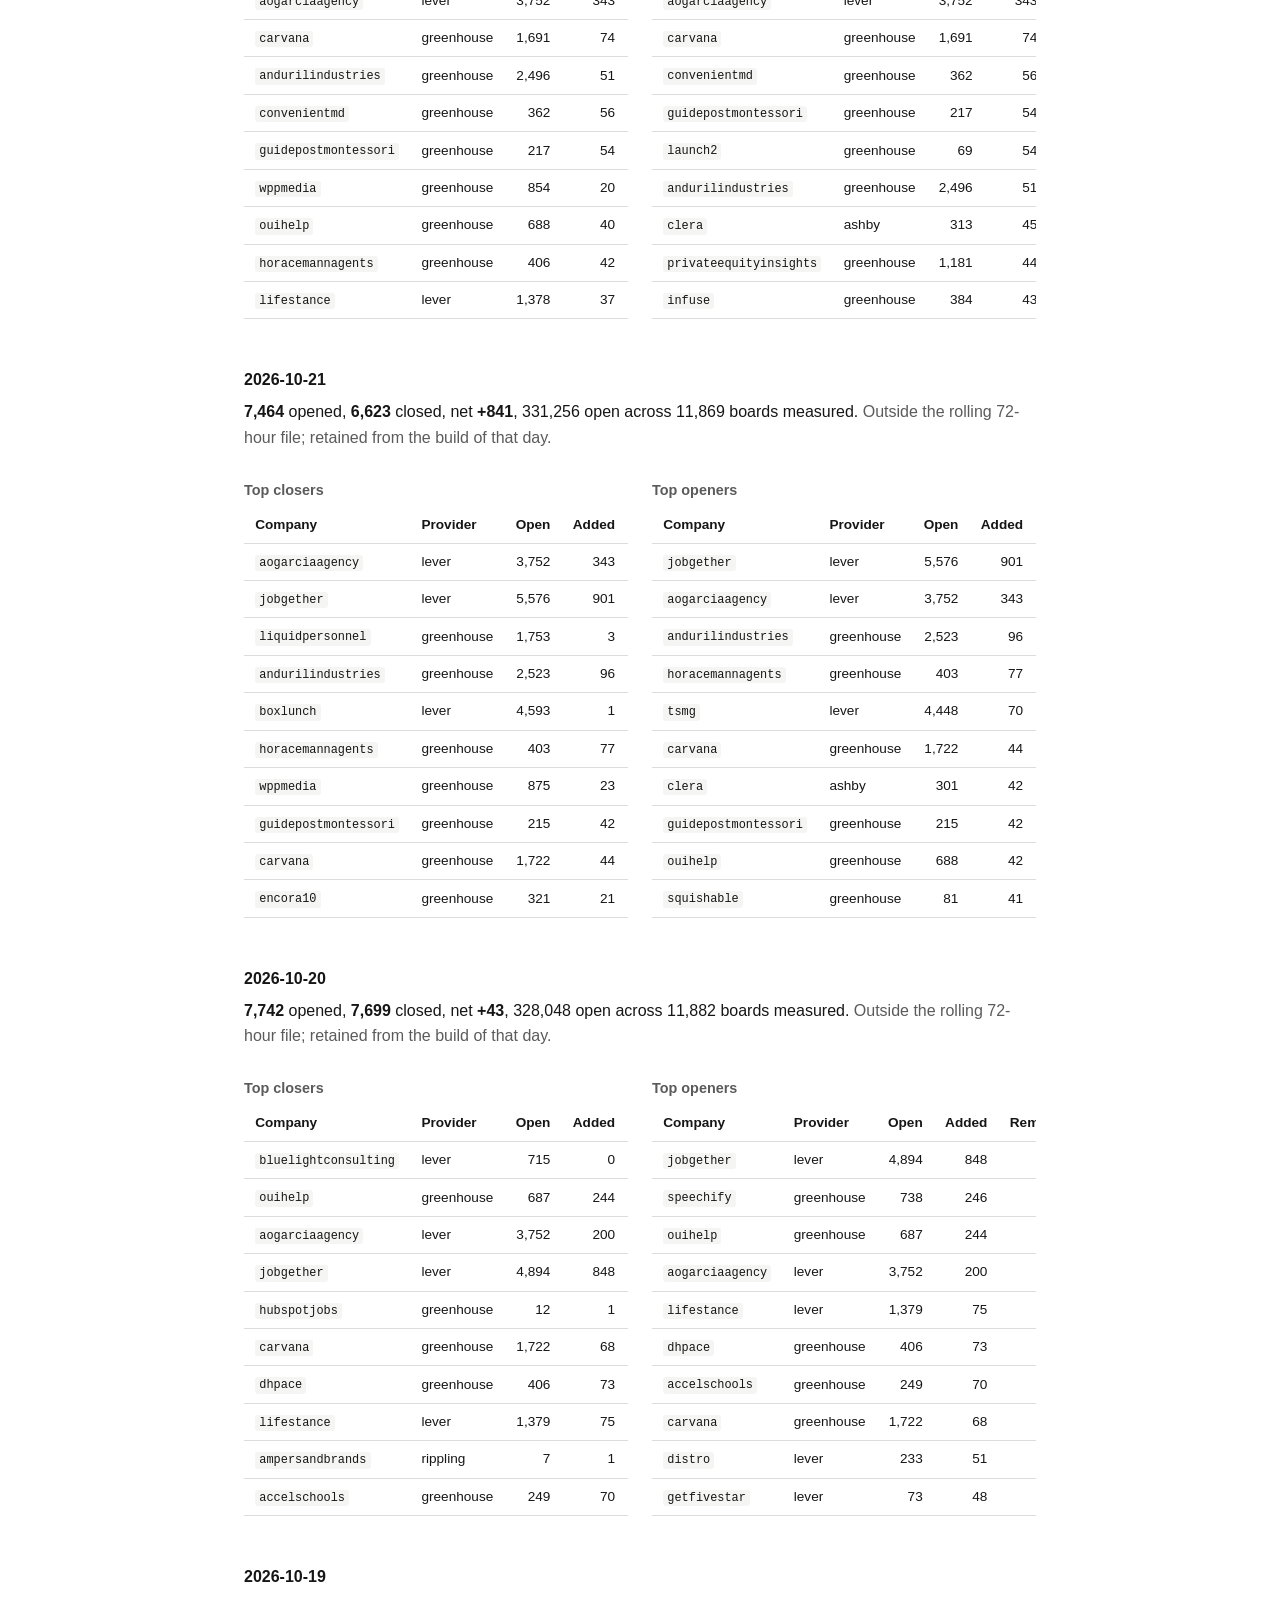
==== commit d27400a9: "data: refresh 72h closure sample (2026-11-10)" ====
--- a/docs/calendar.html
+++ b/docs/calendar.html
@@ -3,12 +3,12 @@
 <head>
 <meta charset="utf-8">
 <meta name="viewport" content="width=device-width, initial-scale=1">
-<title>Job postings opened and closed by day, 2026-08-27 to 2026-11-09 — hiring-closures</title>
+<title>Job postings opened and closed by day, 2026-08-27 to 2026-11-10 — hiring-closures</title>
 <meta name="description" content="A calendar of how many job postings company careers boards opened and closed each day across five ATS platforms, with the top closers and openers per day. Recomputed daily from a CC0 file of company-day counts.">
 <link rel="canonical" href="https://moonie0201.github.io/hiring-closures/calendar.html">
 <meta property="og:type" content="website">
 <meta property="og:site_name" content="hiring-closures">
-<meta property="og:title" content="Job postings opened and closed by day, 2026-08-27 to 2026-11-09 — hiring-closures">
+<meta property="og:title" content="Job postings opened and closed by day, 2026-08-27 to 2026-11-10 — hiring-closures">
 <meta property="og:description" content="A calendar of how many job postings company careers boards opened and closed each day across five ATS platforms, with the top closers and openers per day. Recomputed daily from a CC0 file of company-day counts.">
 <meta property="og:url" content="https://moonie0201.github.io/hiring-closures/calendar.html">
 <link rel="stylesheet" href="style.css">
@@ -30,13 +30,13 @@
 <h1>Every day on record</h1>
 <p class="lede">Postings opened, closed and net across the five-provider free file, one cell
 per day, from the first day of this record (2026-08-27; collection began
-2026-08-26) to the latest measured day (2026-11-09). Cells for the last 90
+2026-08-26) to the latest measured day (2026-11-10). Cells for the last 90
 days link to that day's top 10 closers and openers.</p>
 <p>The free file holds the last three available observation days, so this page keeps its own record,
 <a href="daily.jsonl"><code>daily.jsonl</code></a>. Days still inside the three-observation-day file are
 recomputed from it on every rebuild; days that have rolled out keep the totals they were
 built with, minus any company that has since asked to be removed from the top lists. Today
-it holds 75 days; it fills in one cell per day.
+it holds 76 days; it fills in one cell per day.
 A day with no cell never passed through a build — it was not collected, or the daily rebuild
 did not run; it is never a zero. Days between the start of collection and the first day of this record (this page
 began with the file as it stood on 2026-08-27; 2026-08-26 covered one shard of
@@ -50,9 +50,43 @@
 <h2>October 2026</h2>
 <div class="cal"><div class="wd">Mon</div><div class="wd">Tue</div><div class="wd">Wed</div><div class="wd">Thu</div><div class="wd">Fri</div><div class="wd">Sat</div><div class="wd">Sun</div><div class="off"></div><div class="off"></div><div class="off"></div><a class="day" href="#d-2026-10-01"><b>1</b><span>+7,069 / −7,437</span><span>net -368</span><span class="muted">11,947 boards</span></a><a class="day" href="#d-2026-10-02"><b>2</b><span>+7,498 / −7,349</span><span>net +149</span><span class="muted">11,951 boards</span></a><a class="day" href="#d-2026-10-03"><b>3</b><span>+5,687 / −5,763</span><span>net -76</span><span class="muted">11,955 boards</span></a><a class="day" href="#d-2026-10-04"><b>4</b><span>+610 / −1,072</span><span>net -462</span><span class="muted">11,969 boards</span></a><a class="day" href="#d-2026-10-05"><b>5</b><span>+2,103 / −1,610</span><span>net +493</span><span class="muted">11,978 boards</span></a><a class="day" href="#d-2026-10-06"><b>6</b><span>+7,844 / −6,991</span><span>net +853</span><span class="muted">11,935 boards</span></a><a class="day" href="#d-2026-10-07"><b>7</b><span>+6,421 / −5,992</span><span>net +429</span><span class="muted">11,761 boards</span></a><a class="day" href="#d-2026-10-08"><b>8</b><span>+8,540 / −6,362</span><span>net +2,178</span><span class="muted">11,763 boards</span></a><a class="day" href="#d-2026-10-09"><b>9</b><span>+7,543 / −7,741</span><span>net -198</span><span class="muted">11,749 boards</span></a><a class="day" href="#d-2026-10-10"><b>10</b><span>+5,356 / −6,951</span><span>net -1,595</span><span class="muted">11,732 boards</span></a><a class="day" href="#d-2026-10-11"><b>11</b><span>+964 / −1,211</span><span>net -247</span><span class="muted">11,928 boards</span></a><a class="day" href="#d-2026-10-12"><b>12</b><span>+3,898 / −2,032</span><span>net +1,866</span><span class="muted">11,934 boards</span></a><a class="day" href="#d-2026-10-13"><b>13</b><span>+5,798 / −5,629</span><span>net +169</span><span class="muted">11,557 boards</span></a><a class="day" href="#d-2026-10-14"><b>14</b><span>+7,862 / −6,842</span><span>net +1,020</span><span class="muted">11,891 boards</span></a><a class="day" href="#d-2026-10-15"><b>15</b><span>+7,025 / −6,911</span><span>net +114</span><span class="muted">11,888 boards</span></a><a class="day" href="#d-2026-10-16"><b>16</b><span>+7,475 / −7,276</span><span>net +199</span><span class="muted">11,697 boards</span></a><a class="day" href="#d-2026-10-17"><b>17</b><span>+5,785 / −6,163</span><span>net -378</span><span class="muted">11,869 boards</span></a><a class="day" href="#d-2026-10-18"><b>18</b><span>+632 / −1,358</span><span>net -726</span><span class="muted">11,899 boards</span></a><a class="day" href="#d-2026-10-19"><b>19</b><span>+2,428 / −2,153</span><span>net +275</span><span class="muted">11,910 boards</span></a><a class="day" href="#d-2026-10-20"><b>20</b><span>+7,742 / −7,699</span><span>net +43</span><span class="muted">11,882 boards</span></a><a class="day" href="#d-2026-10-21"><b>21</b><span>+7,464 / −6,623</span><span>net +841</span><span class="muted">11,869 boards</span></a><a class="day" href="#d-2026-10-22"><b>22</b><span>+7,314 / −6,922</span><span>net +392</span><span class="muted">11,867 boards</span></a><a class="day" href="#d-2026-10-23"><b>23</b><span>+7,213 / −7,132</span><span>net +81</span><span class="muted">11,858 boards</span></a><a class="day" href="#d-2026-10-24"><b>24</b><span>+5,265 / −5,779</span><span>net -514</span><span class="muted">11,860 boards</span></a><a class="day" href="#d-2026-10-25"><b>25</b><span>+706 / −1,574</span><span>net -868</span><span class="muted">11,873 boards</span></a><a class="day" href="#d-2026-10-26"><b>26</b><span>+2,496 / −2,526</span><span>net -30</span><span class="muted">11,702 boards</span></a><a class="day" href="#d-2026-10-27"><b>27</b><span>+6,843 / −6,855</span><span>net -12</span><span class="muted">11,678 boards</span></a><a class="day" href="#d-2026-10-28"><b>28</b><span>+7,513 / −6,465</span><span>net +1,048</span><span class="muted">11,838 boards</span></a><a class="day" href="#d-2026-10-29"><b>29</b><span>+6,839 / −6,814</span><span>net +25</span><span class="muted">11,811 boards</span></a><a class="day" href="#d-2026-10-30"><b>30</b><span>+7,115 / −7,132</span><span>net -17</span><span class="muted">11,810 boards</span></a><a class="day" href="#d-2026-10-31"><b>31</b><span>+6,635 / −6,372</span><span>net +263</span><span class="muted">11,639 boards</span></a></div>
 <h2>November 2026</h2>
-<div class="cal"><div class="wd">Mon</div><div class="wd">Tue</div><div class="wd">Wed</div><div class="wd">Thu</div><div class="wd">Fri</div><div class="wd">Sat</div><div class="wd">Sun</div><div class="off"></div><div class="off"></div><div class="off"></div><div class="off"></div><div class="off"></div><div class="off"></div><a class="day" href="#d-2026-11-01"><b>1</b><span>+889 / −2,017</span><span>net -1,128</span><span class="muted">11,631 boards</span></a><a class="day" href="#d-2026-11-02"><b>2</b><span>+2,285 / −2,636</span><span>net -351</span><span class="muted">11,646 boards</span></a><a class="day" href="#d-2026-11-03"><b>3</b><span>+7,374 / −7,624</span><span>net -250</span><span class="muted">11,810 boards</span></a><a class="day" href="#d-2026-11-04"><b>4</b><span>+8,870 / −6,907</span><span>net +1,963</span><span class="muted">11,788 boards</span></a><a class="day" href="#d-2026-11-05"><b>5</b><span>+7,351 / −6,559</span><span>net +792</span><span class="muted">11,779 boards</span></a><a class="day" href="#d-2026-11-06"><b>6</b><span>+7,011 / −8,100</span><span>net -1,089</span><span class="muted">11,583 boards</span></a><a class="day" href="#d-2026-11-07"><b>7</b><span>+5,574 / −6,654</span><span>net -1,080</span><span class="muted">11,777 boards</span></a><a class="day" href="#d-2026-11-08"><b>8</b><span>+559 / −1,386</span><span>net -827</span><span class="muted">11,604 boards</span></a><a class="day" href="#d-2026-11-09"><b>9</b><span>+1,598 / −1,642</span><span>net -44</span><span class="muted">11,398 boards</span></a><div class="none"><b>10</b><span>not yet</span></div><div class="none"><b>11</b><span>not yet</span></div><div class="none"><b>12</b><span>not yet</span></div><div class="none"><b>13</b><span>not yet</span></div><div class="none"><b>14</b><span>not yet</span></div><div class="none"><b>15</b><span>not yet</span></div><div class="none"><b>16</b><span>not yet</span></div><div class="none"><b>17</b><span>not yet</span></div><div class="none"><b>18</b><span>not yet</span></div><div class="none"><b>19</b><span>not yet</span></div><div class="none"><b>20</b><span>not yet</span></div><div class="none"><b>21</b><span>not yet</span></div><div class="none"><b>22</b><span>not yet</span></div><div class="none"><b>23</b><span>not yet</span></div><div class="none"><b>24</b><span>not yet</span></div><div class="none"><b>25</b><span>not yet</span></div><div class="none"><b>26</b><span>not yet</span></div><div class="none"><b>27</b><span>not yet</span></div><div class="none"><b>28</b><span>not yet</span></div><div class="none"><b>29</b><span>not yet</span></div><div class="none"><b>30</b><span>not yet</span></div></div>
+<div class="cal"><div class="wd">Mon</div><div class="wd">Tue</div><div class="wd">Wed</div><div class="wd">Thu</div><div class="wd">Fri</div><div class="wd">Sat</div><div class="wd">Sun</div><div class="off"></div><div class="off"></div><div class="off"></div><div class="off"></div><div class="off"></div><div class="off"></div><a class="day" href="#d-2026-11-01"><b>1</b><span>+889 / −2,017</span><span>net -1,128</span><span class="muted">11,631 boards</span></a><a class="day" href="#d-2026-11-02"><b>2</b><span>+2,285 / −2,636</span><span>net -351</span><span class="muted">11,646 boards</span></a><a class="day" href="#d-2026-11-03"><b>3</b><span>+7,374 / −7,624</span><span>net -250</span><span class="muted">11,810 boards</span></a><a class="day" href="#d-2026-11-04"><b>4</b><span>+8,870 / −6,907</span><span>net +1,963</span><span class="muted">11,788 boards</span></a><a class="day" href="#d-2026-11-05"><b>5</b><span>+7,351 / −6,559</span><span>net +792</span><span class="muted">11,779 boards</span></a><a class="day" href="#d-2026-11-06"><b>6</b><span>+7,011 / −8,100</span><span>net -1,089</span><span class="muted">11,583 boards</span></a><a class="day" href="#d-2026-11-07"><b>7</b><span>+5,574 / −6,654</span><span>net -1,080</span><span class="muted">11,777 boards</span></a><a class="day" href="#d-2026-11-08"><b>8</b><span>+559 / −1,386</span><span>net -827</span><span class="muted">11,604 boards</span></a><a class="day" href="#d-2026-11-09"><b>9</b><span>+1,598 / −1,642</span><span>net -44</span><span class="muted">11,398 boards</span></a><a class="day" href="#d-2026-11-10"><b>10</b><span>+7,226 / −6,920</span><span>net +306</span><span class="muted">11,763 boards</span></a><div class="none"><b>11</b><span>not yet</span></div><div class="none"><b>12</b><span>not yet</span></div><div class="none"><b>13</b><span>not yet</span></div><div class="none"><b>14</b><span>not yet</span></div><div class="none"><b>15</b><span>not yet</span></div><div class="none"><b>16</b><span>not yet</span></div><div class="none"><b>17</b><span>not yet</span></div><div class="none"><b>18</b><span>not yet</span></div><div class="none"><b>19</b><span>not yet</span></div><div class="none"><b>20</b><span>not yet</span></div><div class="none"><b>21</b><span>not yet</span></div><div class="none"><b>22</b><span>not yet</span></div><div class="none"><b>23</b><span>not yet</span></div><div class="none"><b>24</b><span>not yet</span></div><div class="none"><b>25</b><span>not yet</span></div><div class="none"><b>26</b><span>not yet</span></div><div class="none"><b>27</b><span>not yet</span></div><div class="none"><b>28</b><span>not yet</span></div><div class="none"><b>29</b><span>not yet</span></div><div class="none"><b>30</b><span>not yet</span></div></div>
 
 <h2 id="days">Day by day</h2>
+<section id="d-2026-11-10">
+<h3>2026-11-10</h3>
+<p><strong>7,226</strong> opened, <strong>6,920</strong> closed,
+net <strong>+306</strong>, 328,042 open across 11,763 boards
+measured. <span class="muted">In the current free file.</span></p>
+<div class="two">
+<div><h4>Top closers</h4><div class="tw"><table><thead><tr><th class="">Company</th><th class="">Provider</th><th class="n">Open</th><th class="n">Added</th><th class="n">Removed</th></tr></thead>
+<tbody>
+<tr><td class=""><code>aogarciaagency</code></td><td class="">lever</td><td class="n">3,820</td><td class="n">343</td><td class="n">343</td></tr>
+<tr><td class=""><code>jobgether</code></td><td class="">lever</td><td class="n">5,274</td><td class="n">872</td><td class="n">170</td></tr>
+<tr><td class=""><code>cursor</code></td><td class="">ashby</td><td class="n">105</td><td class="n">88</td><td class="n">104</td></tr>
+<tr><td class=""><code>bluelightconsulting</code></td><td class="">lever</td><td class="n">855</td><td class="n">40</td><td class="n">101</td></tr>
+<tr><td class=""><code>ouihelp</code></td><td class="">greenhouse</td><td class="n">694</td><td class="n">75</td><td class="n">88</td></tr>
+<tr><td class=""><code>accelschools</code></td><td class="">greenhouse</td><td class="n">246</td><td class="n">85</td><td class="n">80</td></tr>
+<tr><td class=""><code>carvana</code></td><td class="">greenhouse</td><td class="n">1,668</td><td class="n">81</td><td class="n">80</td></tr>
+<tr><td class=""><code>lifestance</code></td><td class="">lever</td><td class="n">1,408</td><td class="n">80</td><td class="n">79</td></tr>
+<tr><td class=""><code>andurilindustries</code></td><td class="">greenhouse</td><td class="n">2,577</td><td class="n">30</td><td class="n">57</td></tr>
+<tr><td class=""><code>vdkgroep</code></td><td class="">recruitee</td><td class="n">697</td><td class="n">33</td><td class="n">46</td></tr>
+</tbody></table></div></div>
+<div><h4>Top openers</h4><div class="tw"><table><thead><tr><th class="">Company</th><th class="">Provider</th><th class="n">Open</th><th class="n">Added</th><th class="n">Removed</th></tr></thead>
+<tbody>
+<tr><td class=""><code>jobgether</code></td><td class="">lever</td><td class="n">5,274</td><td class="n">872</td><td class="n">170</td></tr>
+<tr><td class=""><code>aogarciaagency</code></td><td class="">lever</td><td class="n">3,820</td><td class="n">343</td><td class="n">343</td></tr>
+<tr><td class=""><code>cursor</code></td><td class="">ashby</td><td class="n">105</td><td class="n">88</td><td class="n">104</td></tr>
+<tr><td class=""><code>accelschools</code></td><td class="">greenhouse</td><td class="n">246</td><td class="n">85</td><td class="n">80</td></tr>
+<tr><td class=""><code>carvana</code></td><td class="">greenhouse</td><td class="n">1,668</td><td class="n">81</td><td class="n">80</td></tr>
+<tr><td class=""><code>lifestance</code></td><td class="">lever</td><td class="n">1,408</td><td class="n">80</td><td class="n">79</td></tr>
+<tr><td class=""><code>ouihelp</code></td><td class="">greenhouse</td><td class="n">694</td><td class="n">75</td><td class="n">88</td></tr>
+<tr><td class=""><code>aisle_and_abroad</code></td><td class="">lever</td><td class="n">403</td><td class="n">44</td><td class="n">42</td></tr>
+<tr><td class=""><code>bluelightconsulting</code></td><td class="">lever</td><td class="n">855</td><td class="n">40</td><td class="n">101</td></tr>
+<tr><td class=""><code>infuse</code></td><td class="">greenhouse</td><td class="n">269</td><td class="n">37</td><td class="n">8</td></tr>
+</tbody></table></div></div>
+</div>
+</section>
 <section id="d-2026-11-09">
 <h3>2026-11-09</h3>
 <p><strong>1,598</strong> opened, <strong>1,642</strong> closed,
@@ -125,7 +159,7 @@
 <h3>2026-11-07</h3>
 <p><strong>5,574</strong> opened, <strong>6,654</strong> closed,
 net <strong>-1,080</strong>, 328,446 open across 11,777 boards
-measured. <span class="muted">In the current free file.</span></p>
+measured. <span class="muted">Outside the rolling 72-hour file; retained from the build of that day.</span></p>
 <div class="two">
 <div><h4>Top closers</h4><div class="tw"><table><thead><tr><th class="">Company</th><th class="">Provider</th><th class="n">Open</th><th class="n">Added</th><th class="n">Removed</th></tr></thead>
 <tbody>
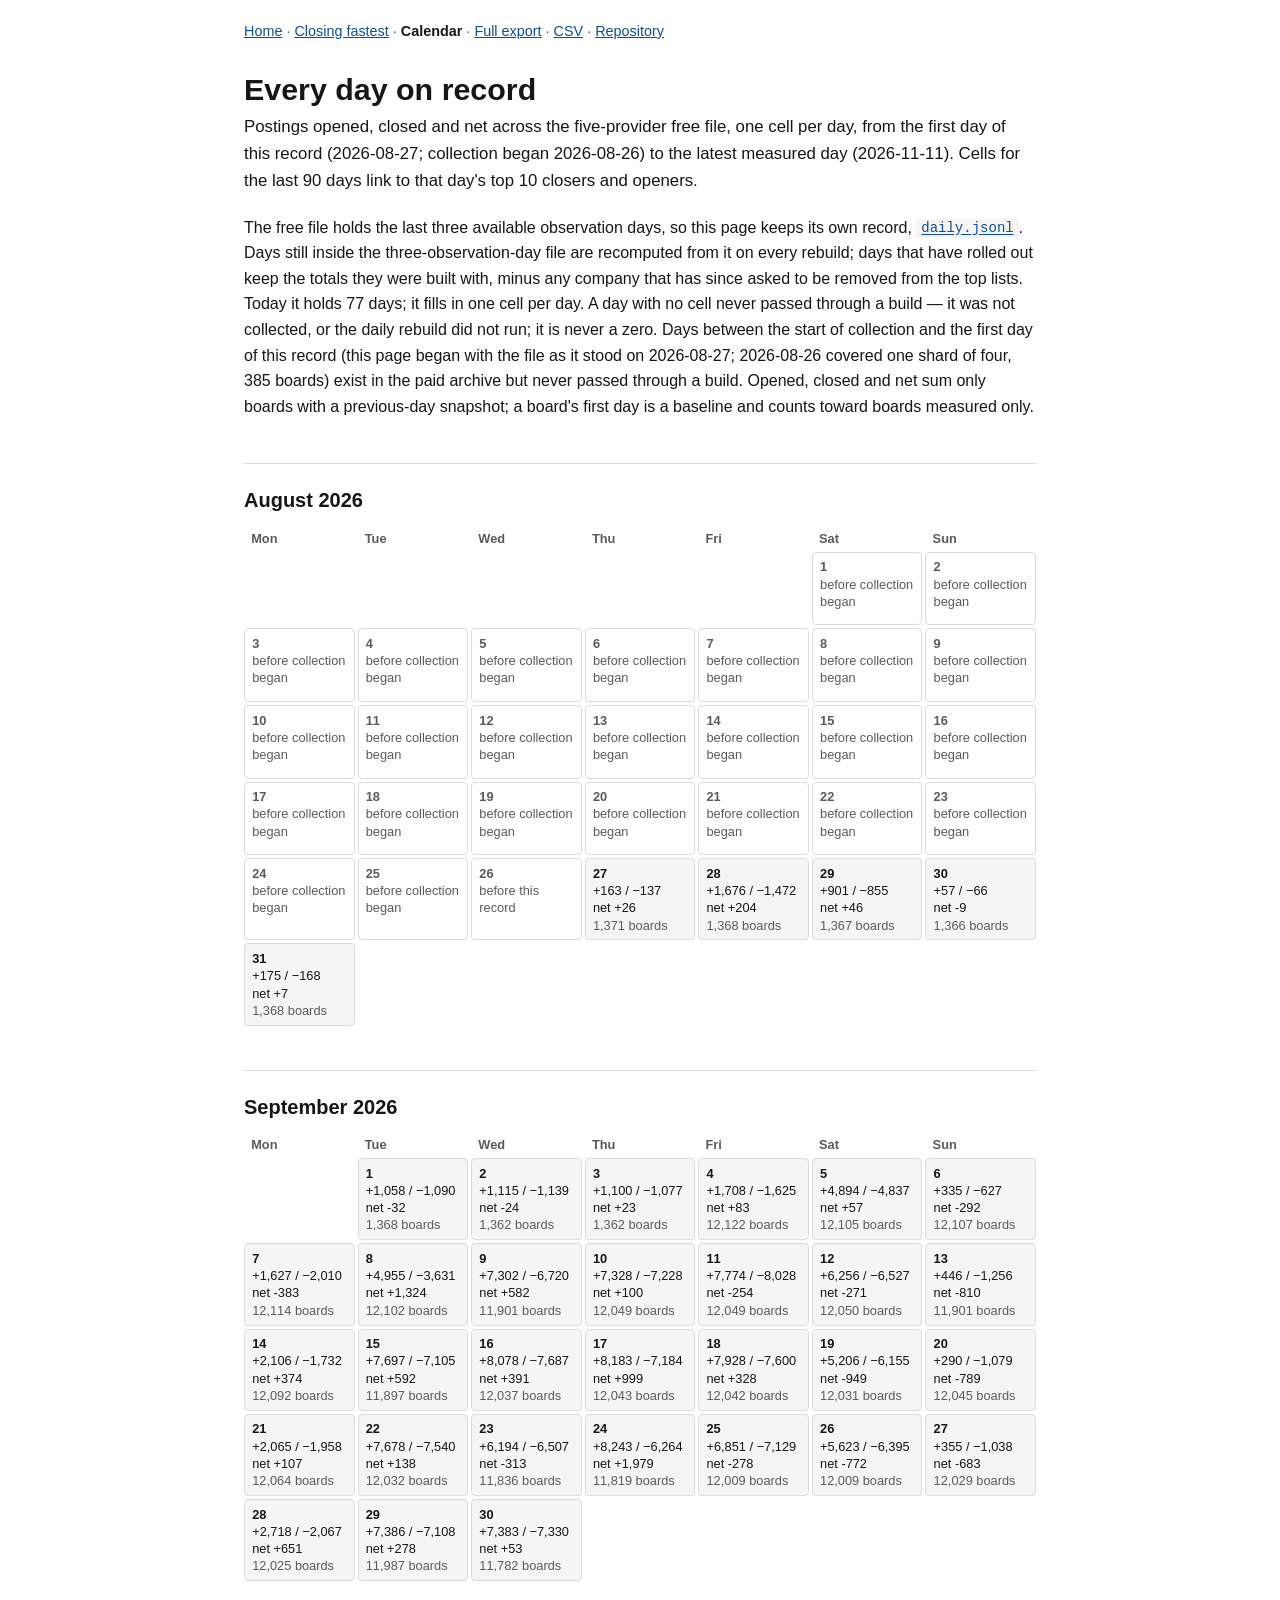
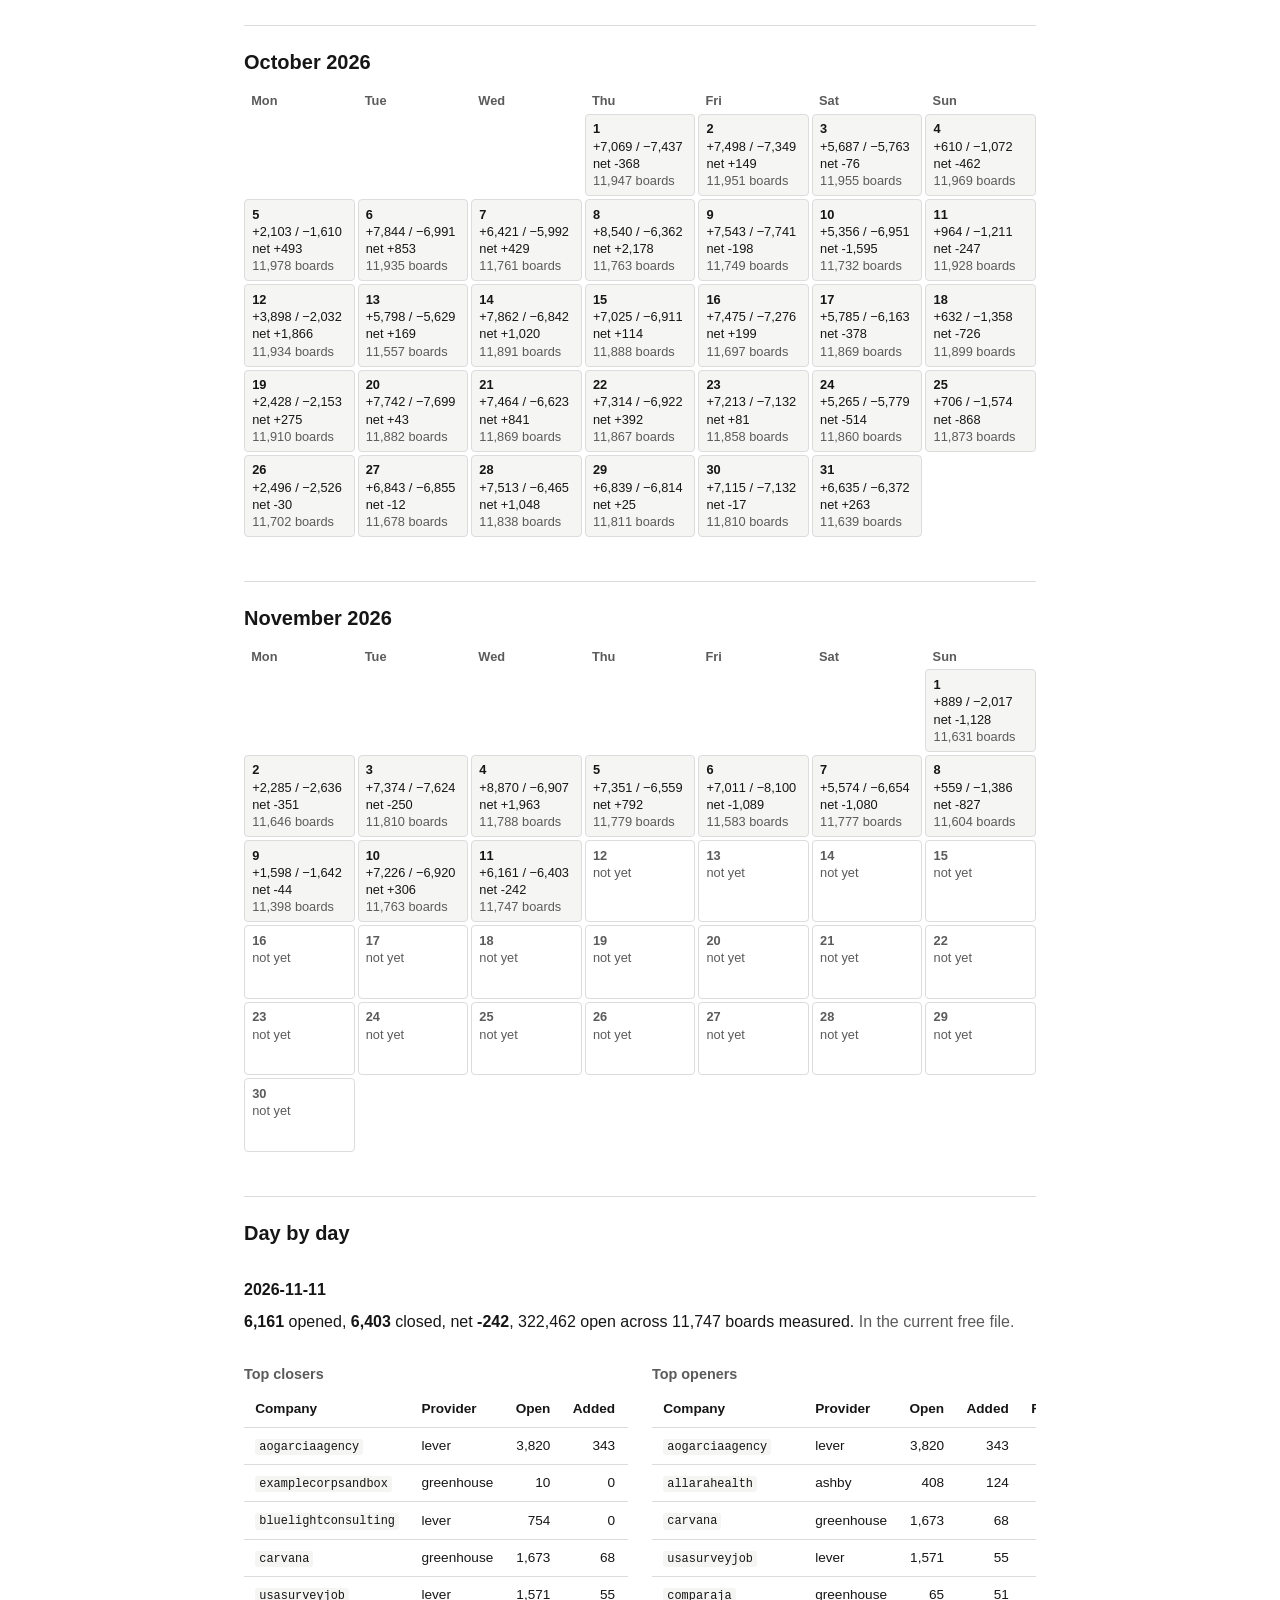
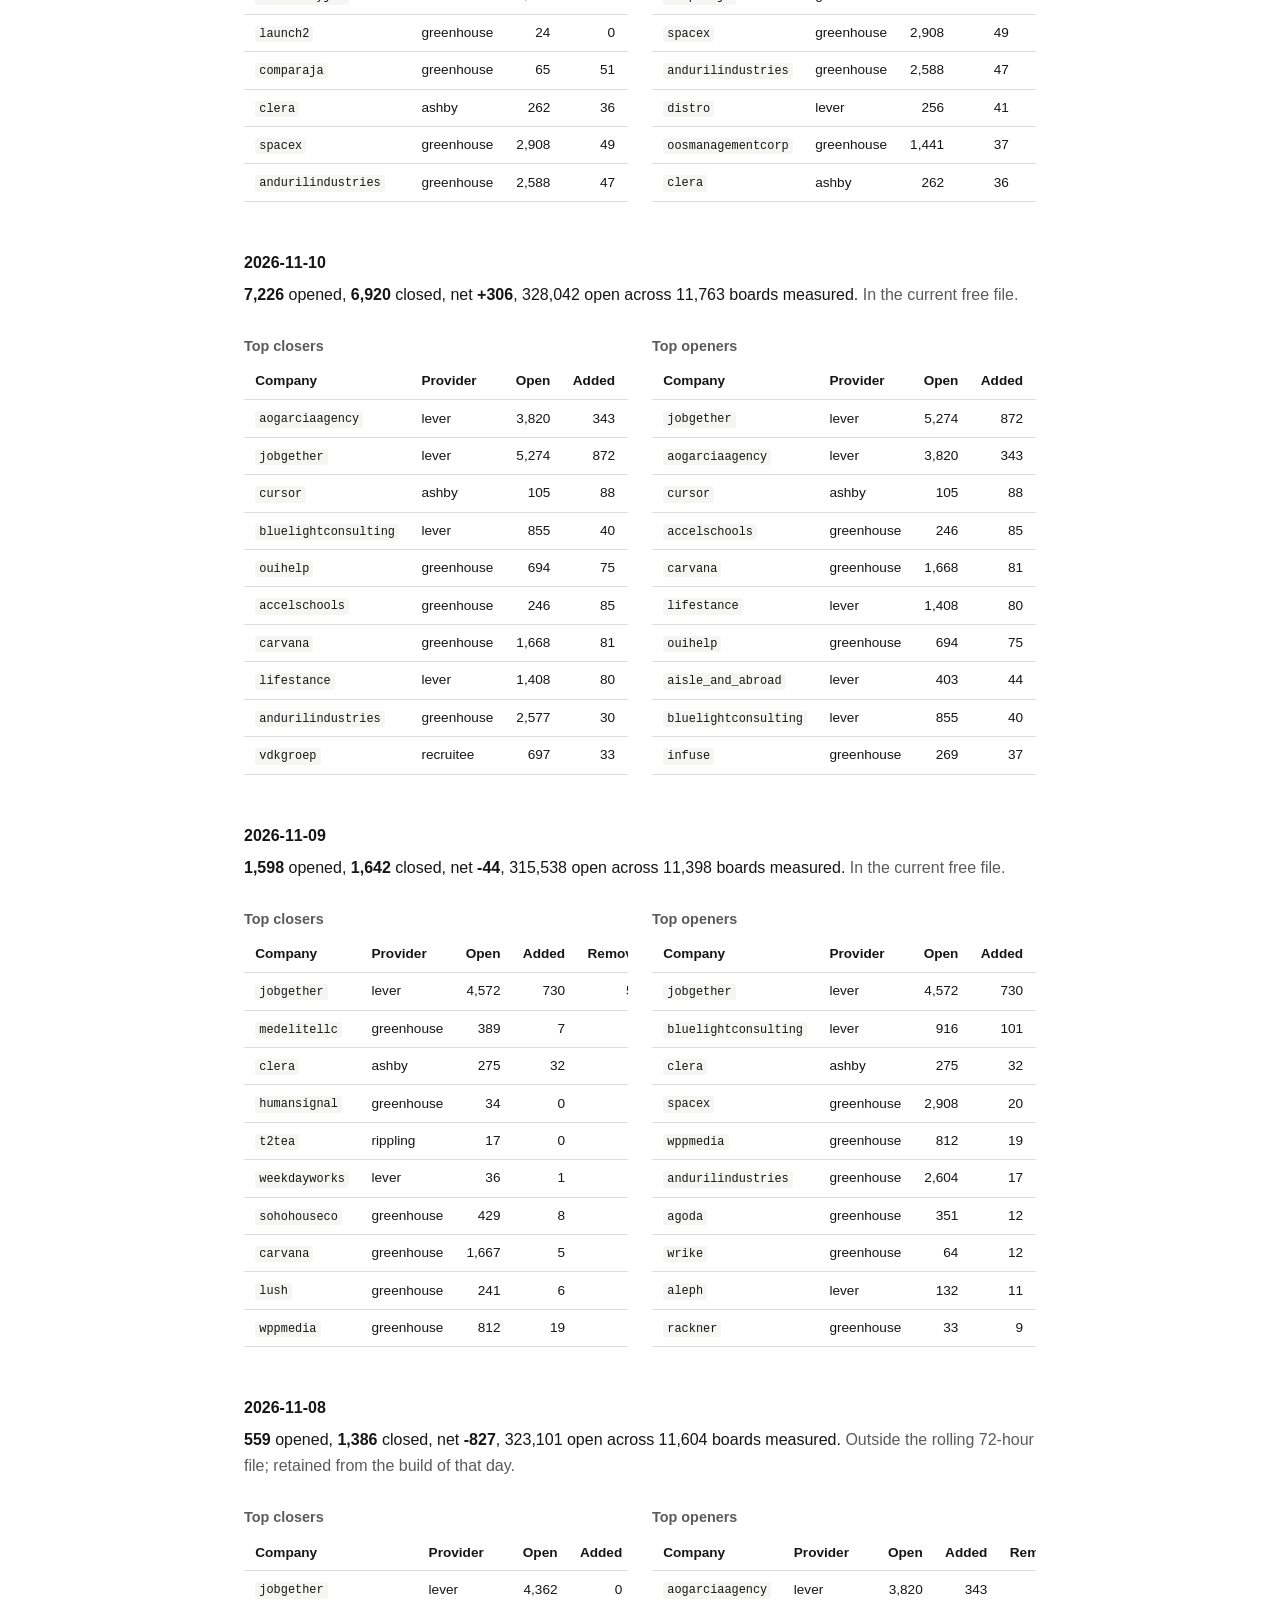
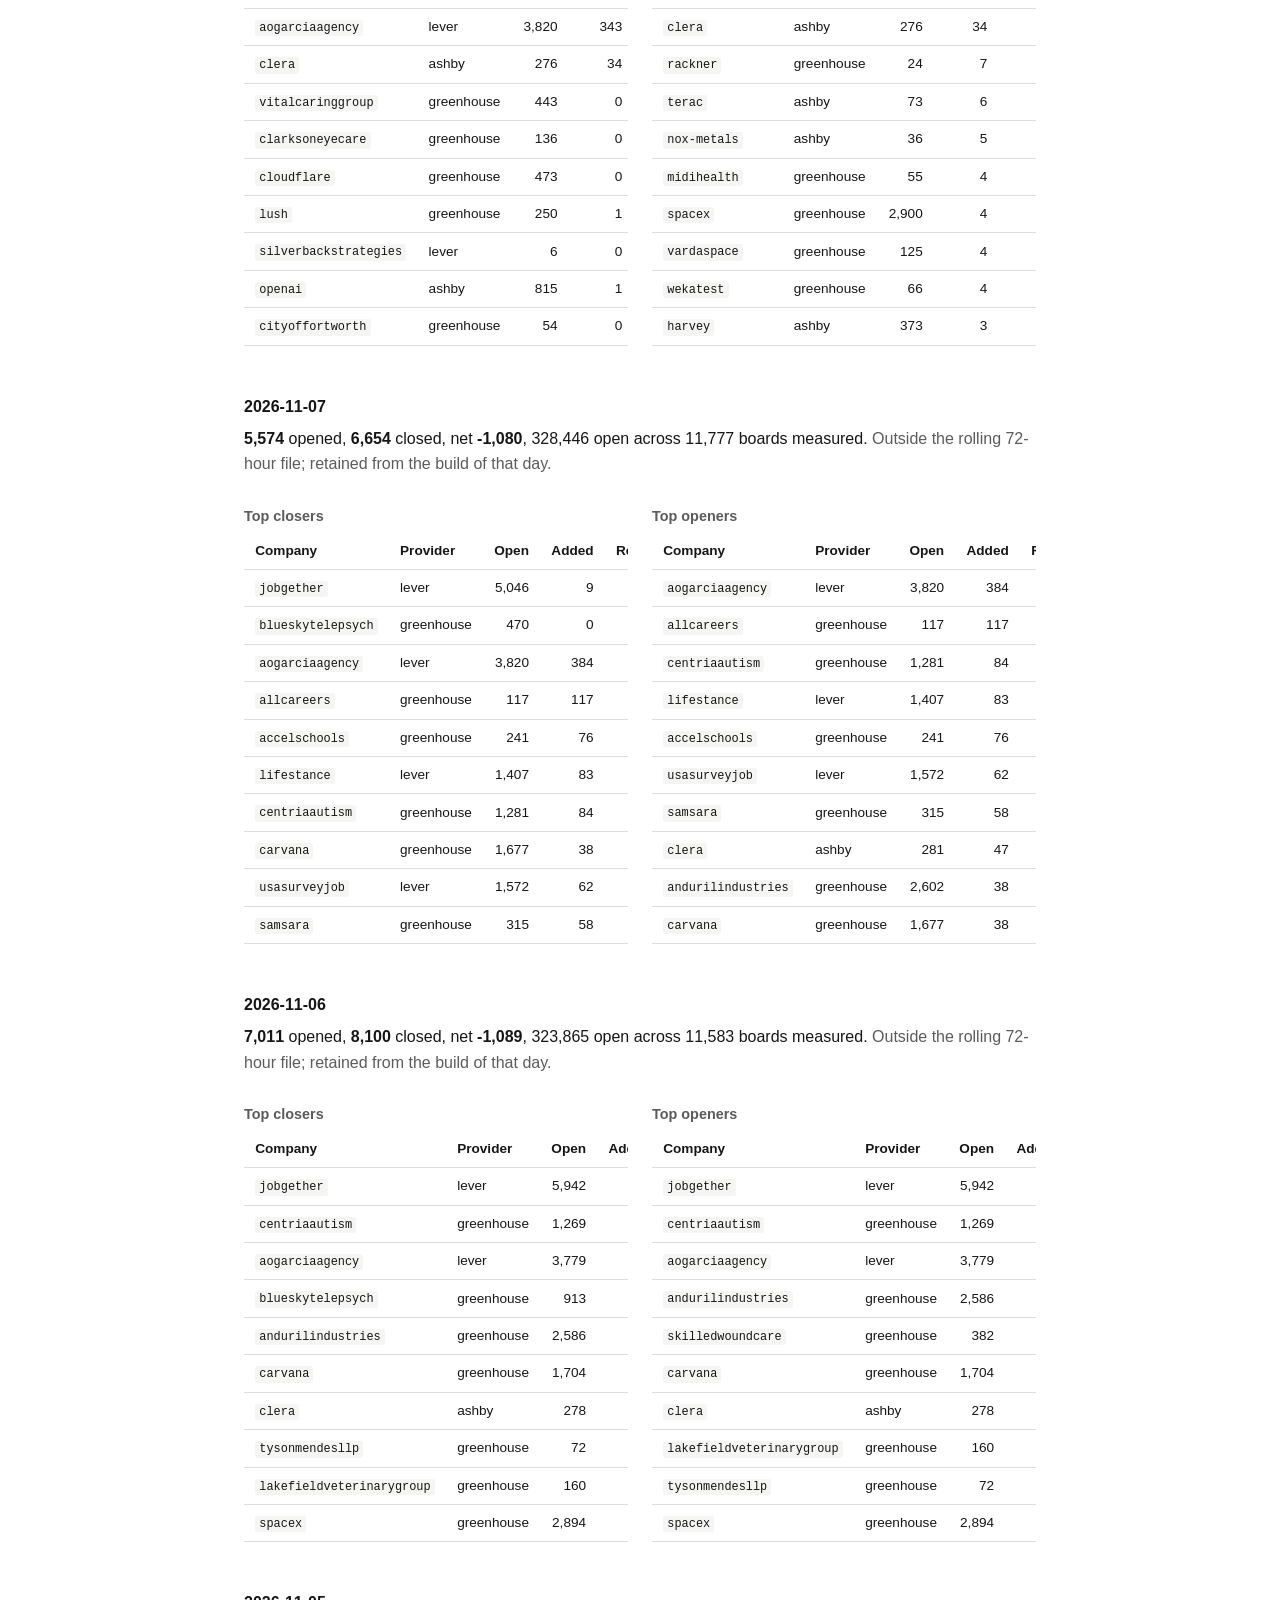
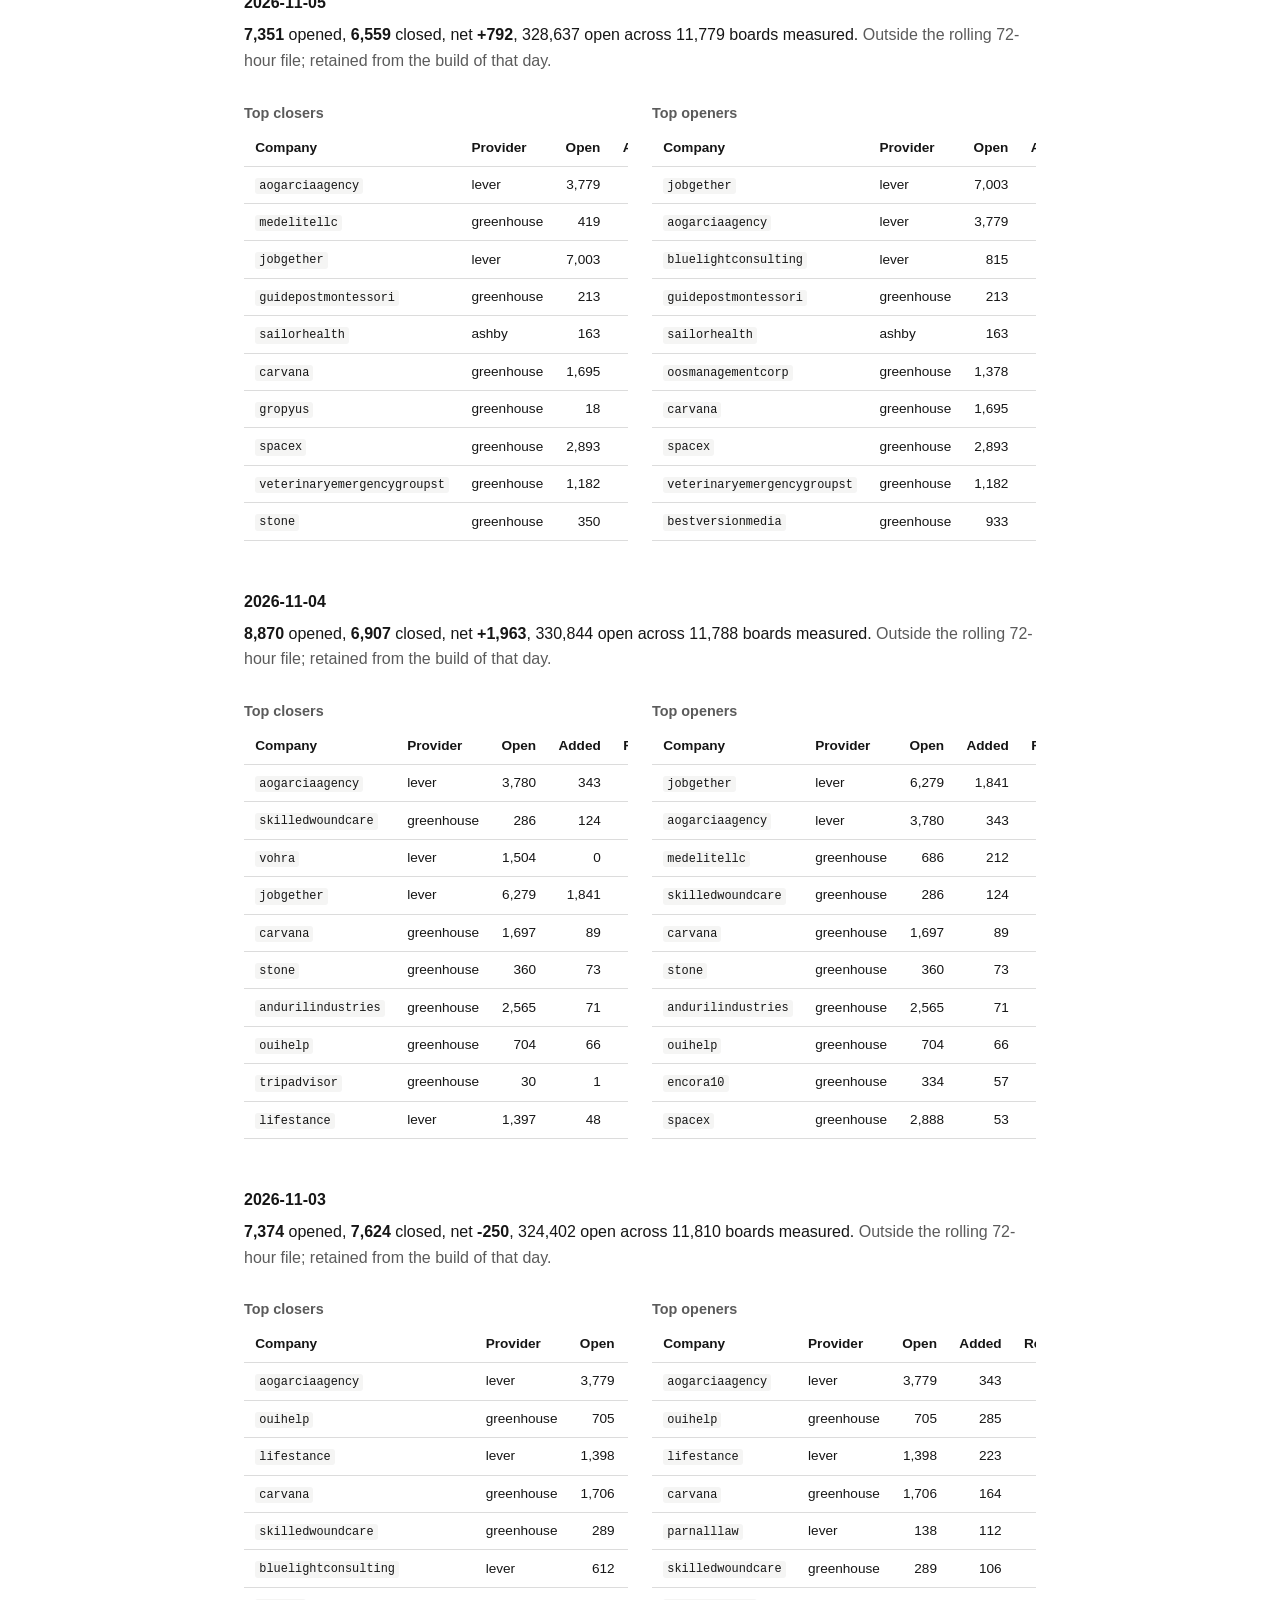
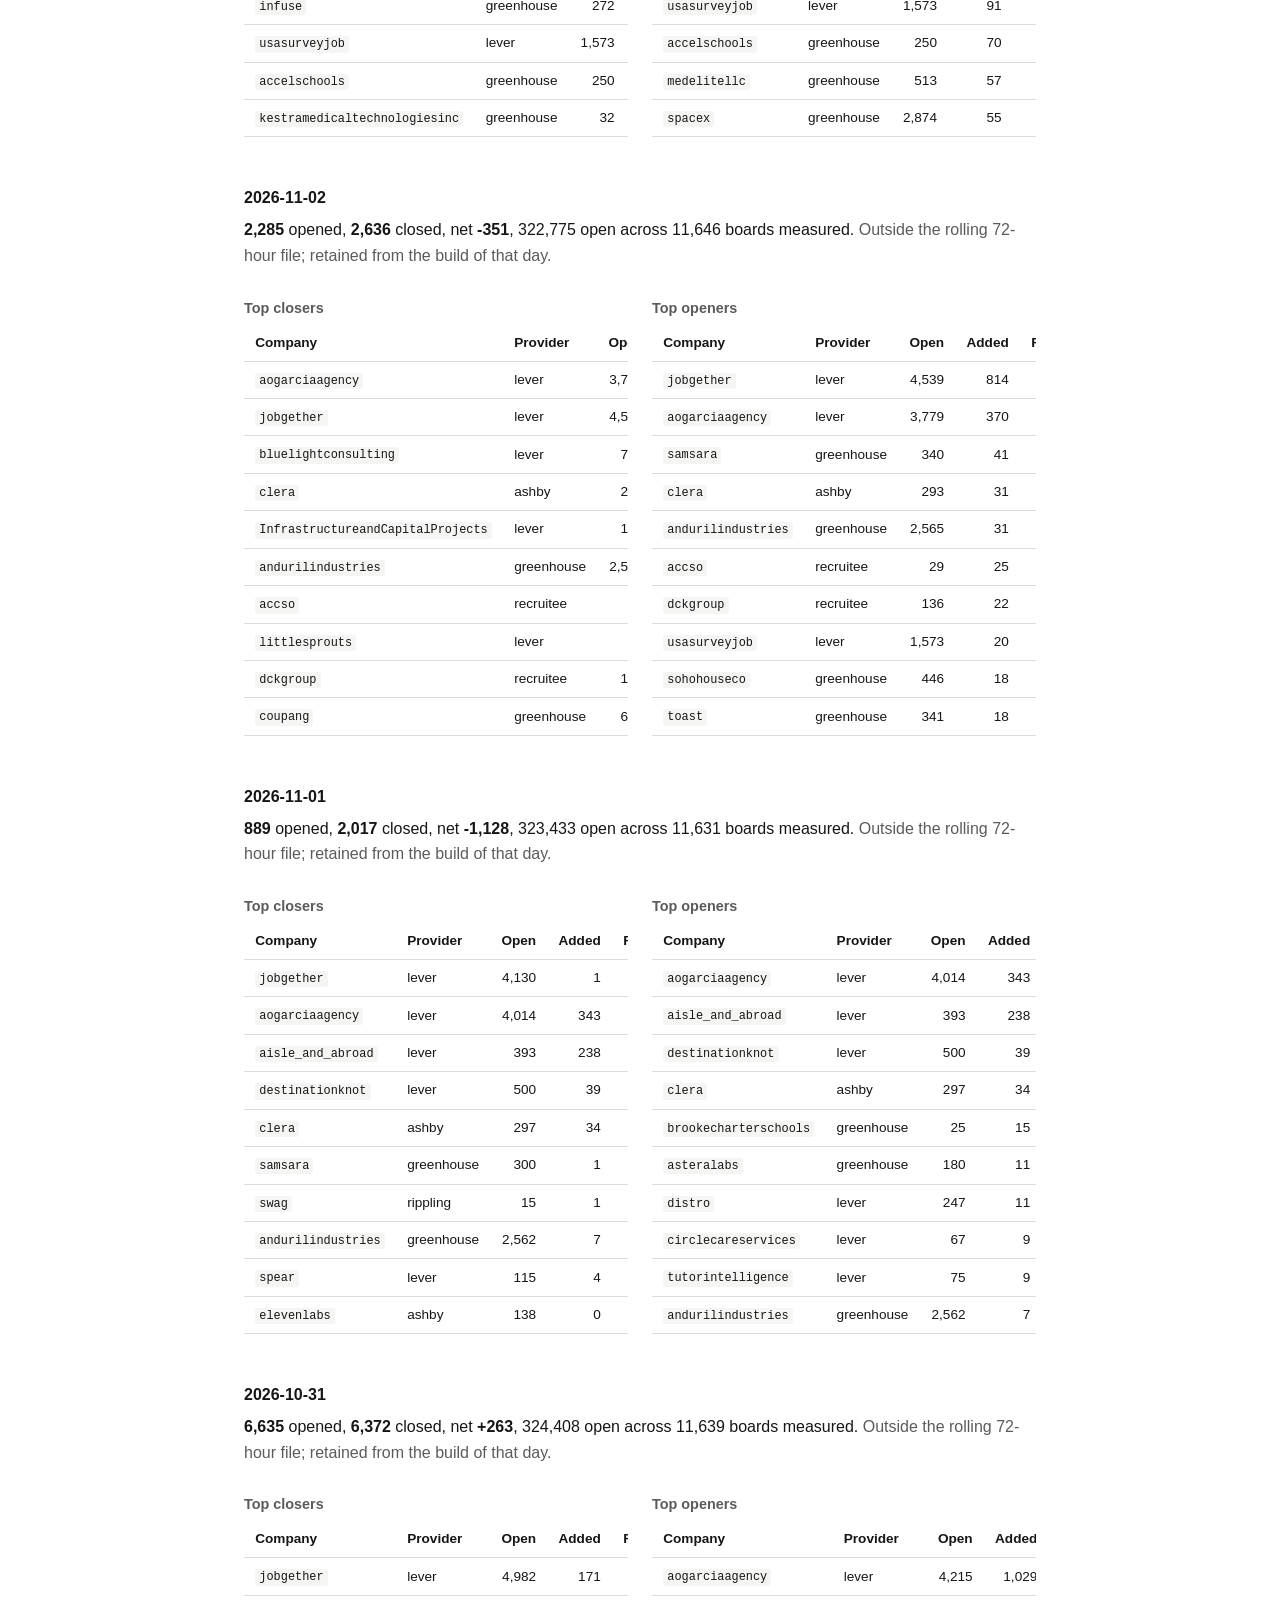
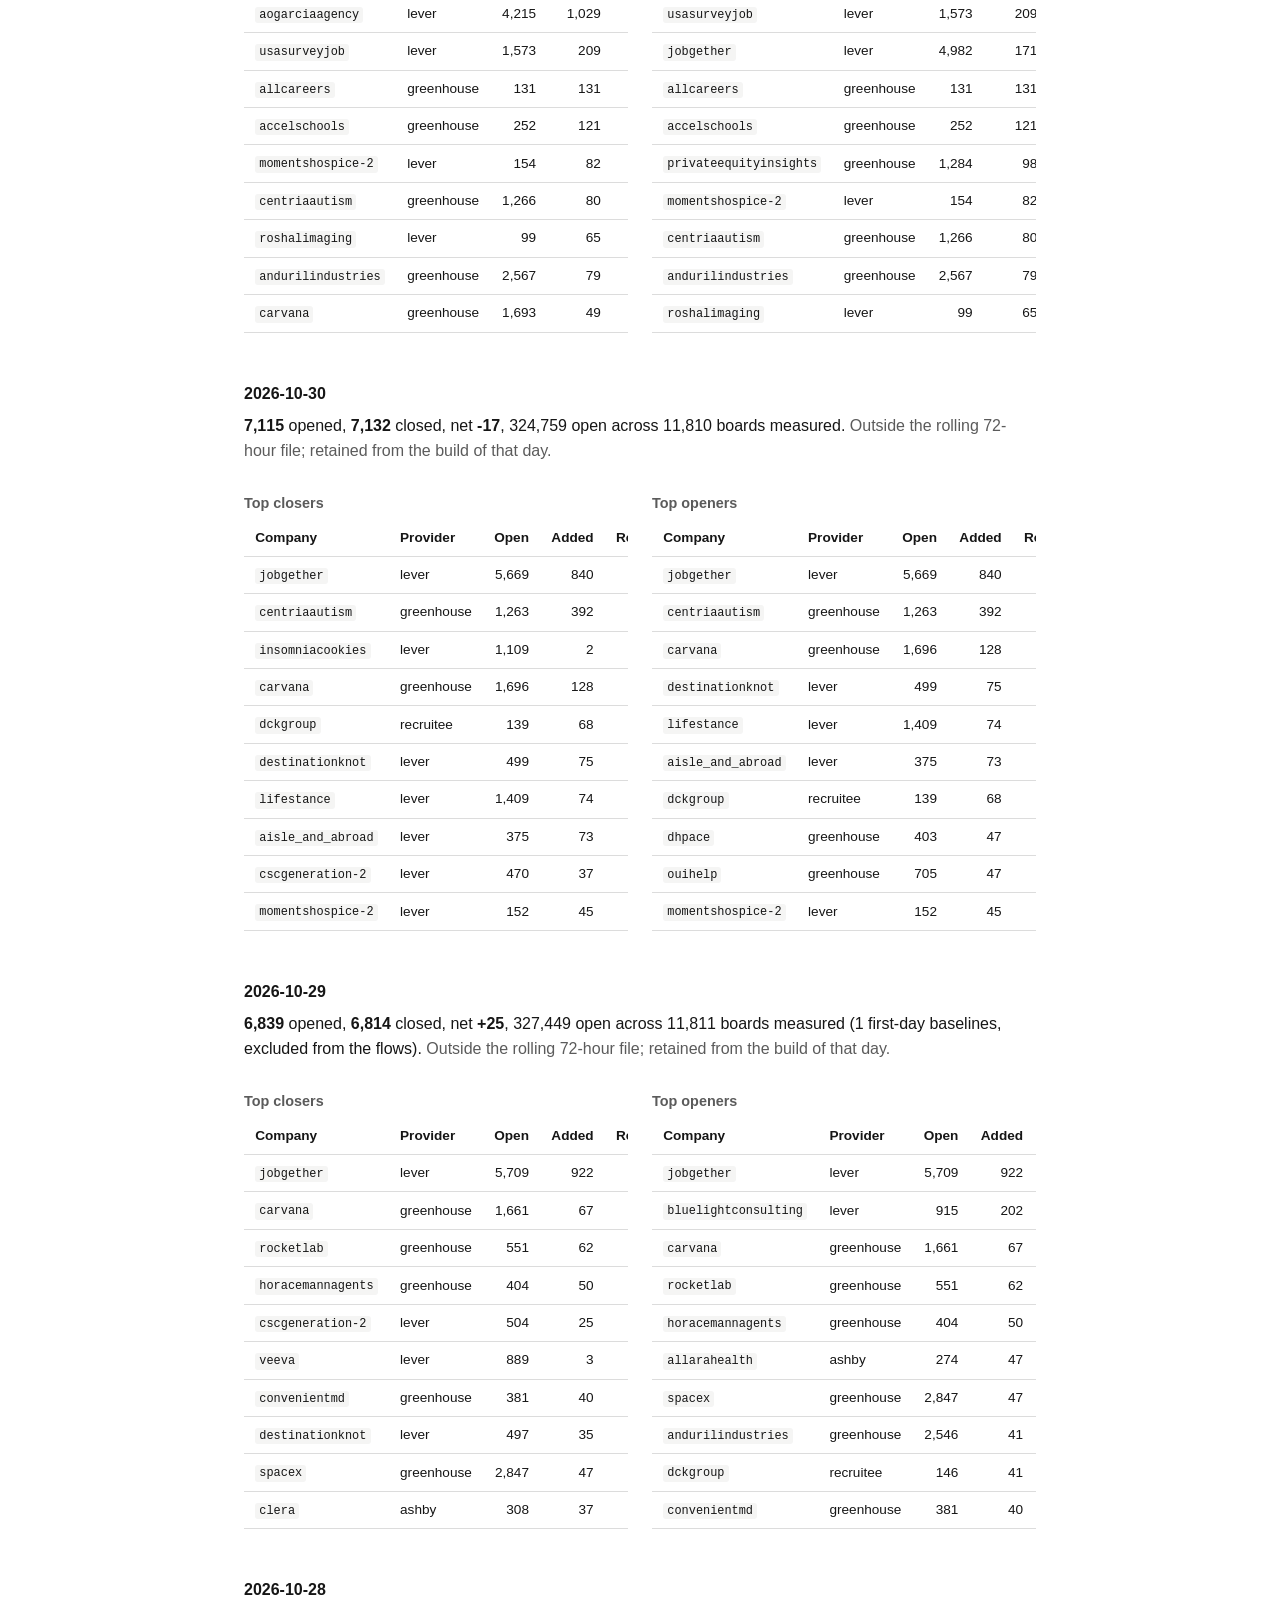
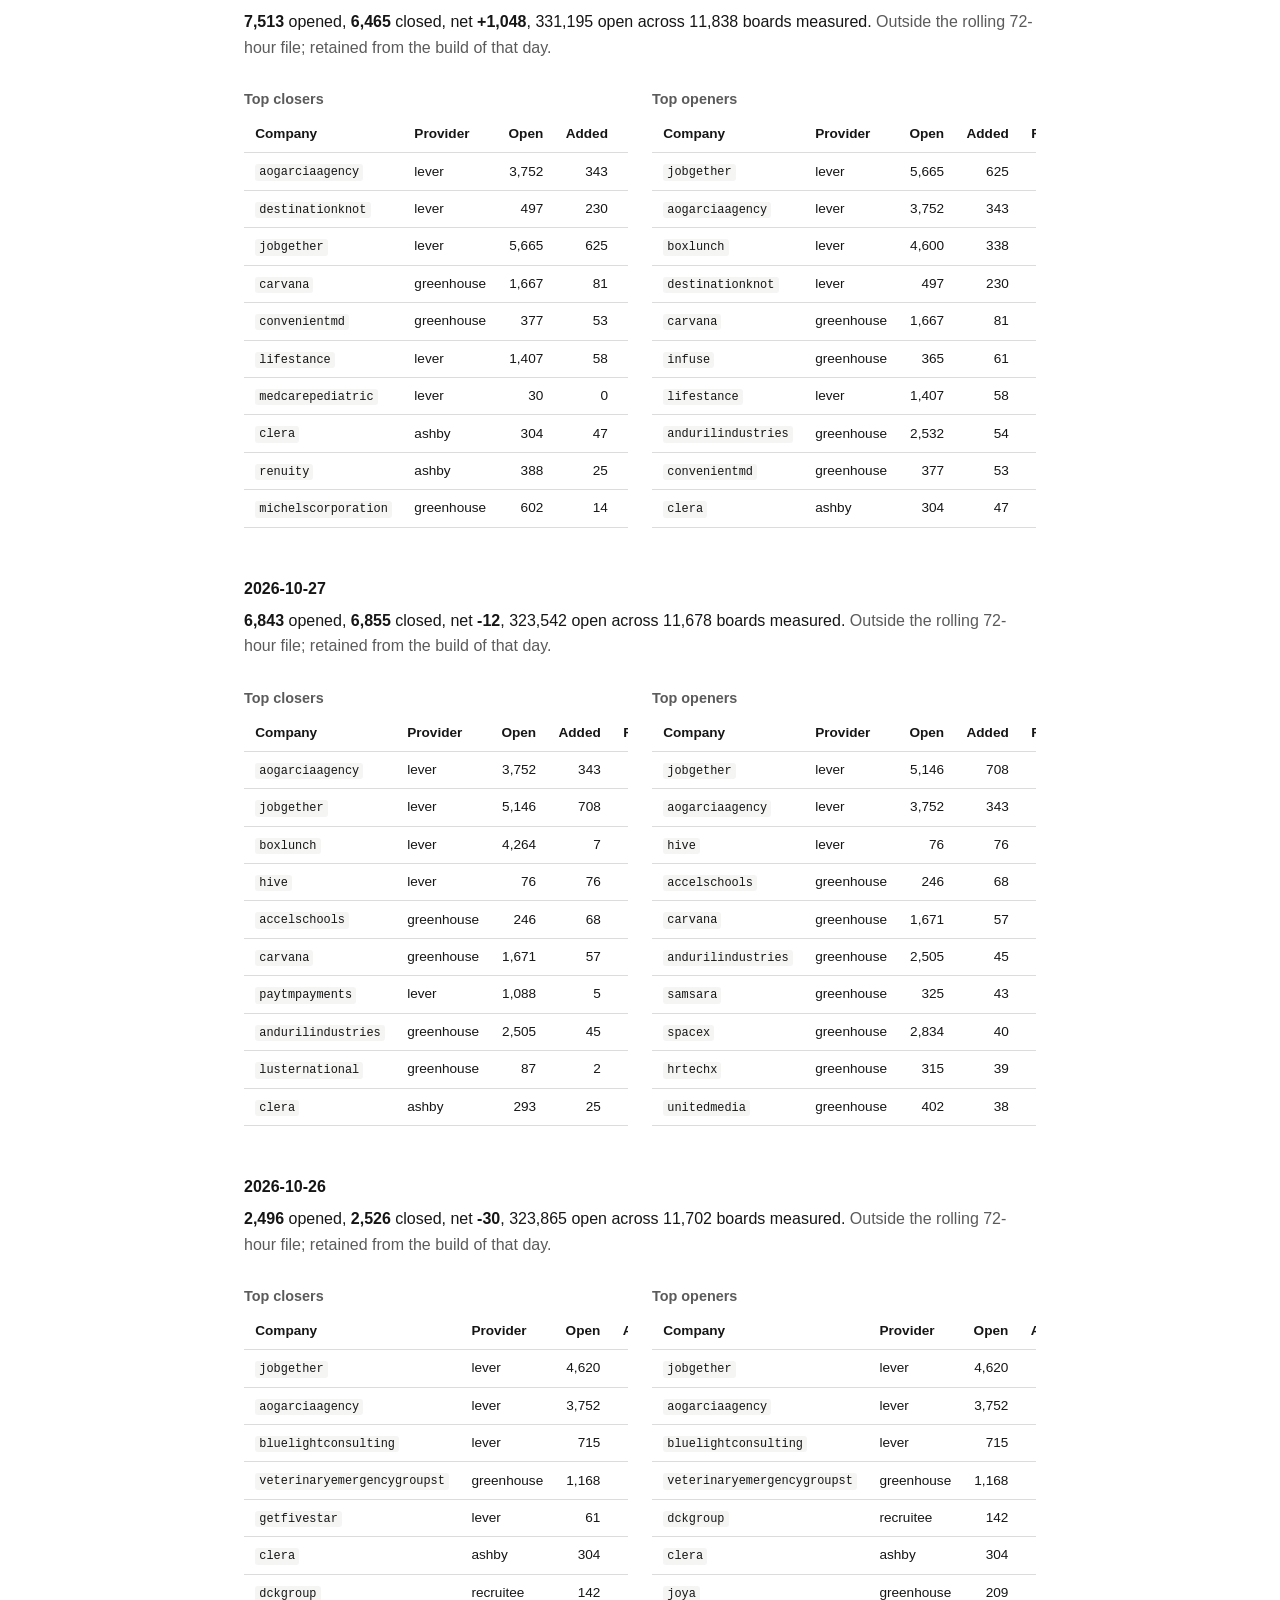
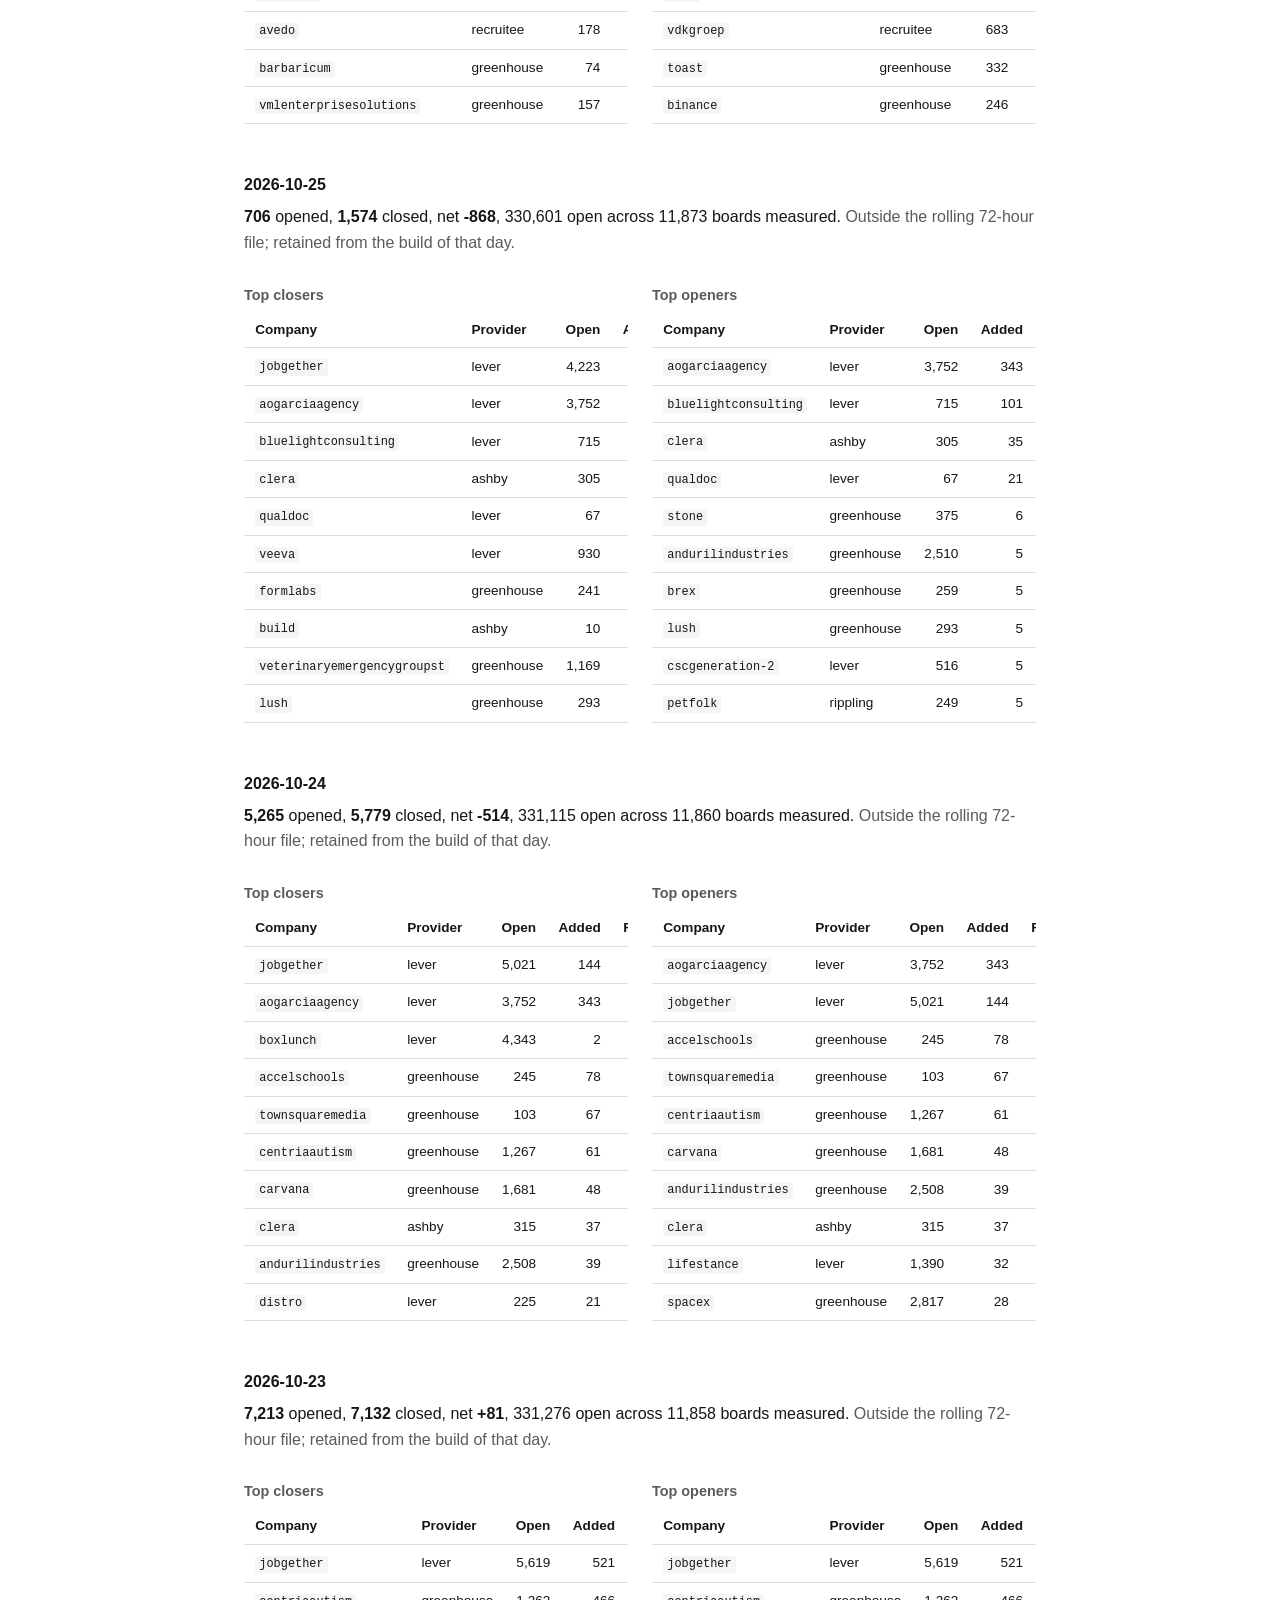
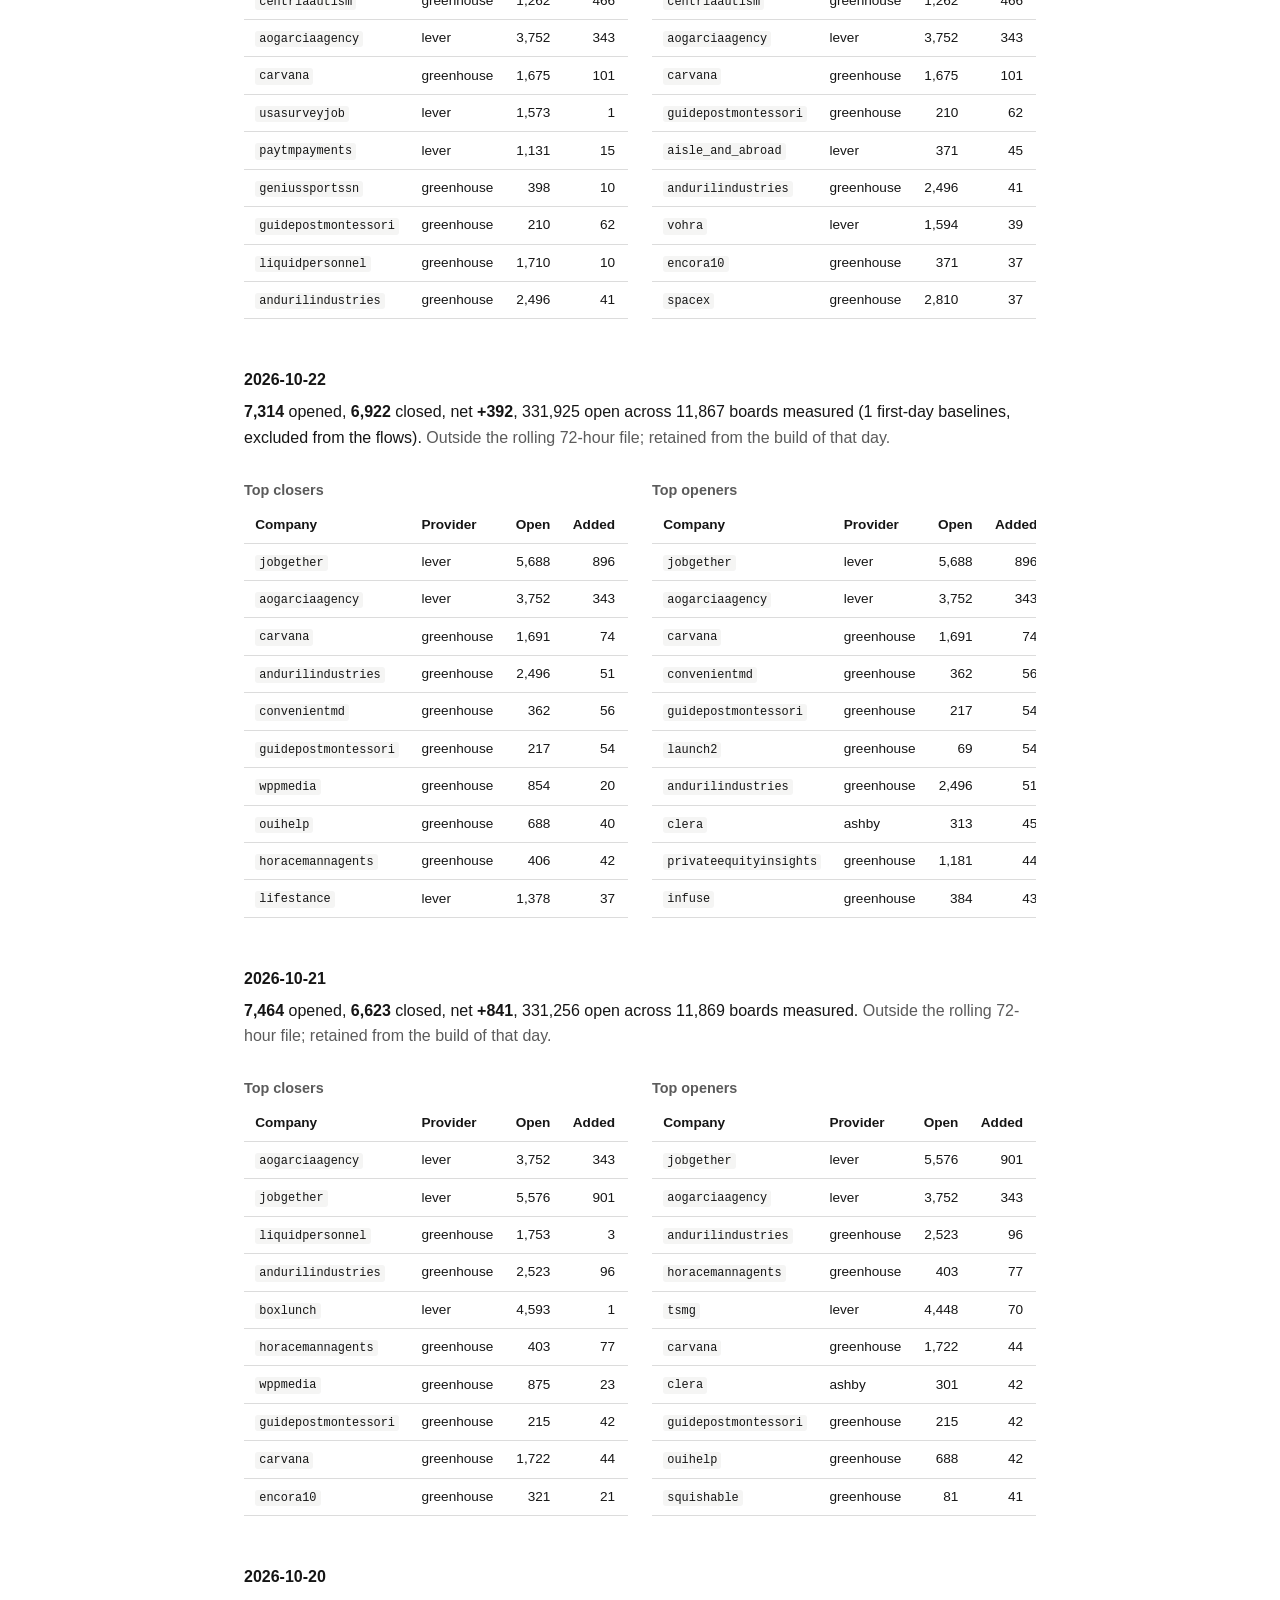
==== commit 9475522b: "data: refresh 72h closure sample (2026-11-11)" ====
--- a/docs/calendar.html
+++ b/docs/calendar.html
@@ -3,12 +3,12 @@
 <head>
 <meta charset="utf-8">
 <meta name="viewport" content="width=device-width, initial-scale=1">
-<title>Job postings opened and closed by day, 2026-08-27 to 2026-11-10 — hiring-closures</title>
+<title>Job postings opened and closed by day, 2026-08-27 to 2026-11-11 — hiring-closures</title>
 <meta name="description" content="A calendar of how many job postings company careers boards opened and closed each day across five ATS platforms, with the top closers and openers per day. Recomputed daily from a CC0 file of company-day counts.">
 <link rel="canonical" href="https://moonie0201.github.io/hiring-closures/calendar.html">
 <meta property="og:type" content="website">
 <meta property="og:site_name" content="hiring-closures">
-<meta property="og:title" content="Job postings opened and closed by day, 2026-08-27 to 2026-11-10 — hiring-closures">
+<meta property="og:title" content="Job postings opened and closed by day, 2026-08-27 to 2026-11-11 — hiring-closures">
 <meta property="og:description" content="A calendar of how many job postings company careers boards opened and closed each day across five ATS platforms, with the top closers and openers per day. Recomputed daily from a CC0 file of company-day counts.">
 <meta property="og:url" content="https://moonie0201.github.io/hiring-closures/calendar.html">
 <link rel="stylesheet" href="style.css">
@@ -30,13 +30,13 @@
 <h1>Every day on record</h1>
 <p class="lede">Postings opened, closed and net across the five-provider free file, one cell
 per day, from the first day of this record (2026-08-27; collection began
-2026-08-26) to the latest measured day (2026-11-10). Cells for the last 90
+2026-08-26) to the latest measured day (2026-11-11). Cells for the last 90
 days link to that day's top 10 closers and openers.</p>
 <p>The free file holds the last three available observation days, so this page keeps its own record,
 <a href="daily.jsonl"><code>daily.jsonl</code></a>. Days still inside the three-observation-day file are
 recomputed from it on every rebuild; days that have rolled out keep the totals they were
 built with, minus any company that has since asked to be removed from the top lists. Today
-it holds 76 days; it fills in one cell per day.
+it holds 77 days; it fills in one cell per day.
 A day with no cell never passed through a build — it was not collected, or the daily rebuild
 did not run; it is never a zero. Days between the start of collection and the first day of this record (this page
 began with the file as it stood on 2026-08-27; 2026-08-26 covered one shard of
@@ -50,9 +50,43 @@
 <h2>October 2026</h2>
 <div class="cal"><div class="wd">Mon</div><div class="wd">Tue</div><div class="wd">Wed</div><div class="wd">Thu</div><div class="wd">Fri</div><div class="wd">Sat</div><div class="wd">Sun</div><div class="off"></div><div class="off"></div><div class="off"></div><a class="day" href="#d-2026-10-01"><b>1</b><span>+7,069 / −7,437</span><span>net -368</span><span class="muted">11,947 boards</span></a><a class="day" href="#d-2026-10-02"><b>2</b><span>+7,498 / −7,349</span><span>net +149</span><span class="muted">11,951 boards</span></a><a class="day" href="#d-2026-10-03"><b>3</b><span>+5,687 / −5,763</span><span>net -76</span><span class="muted">11,955 boards</span></a><a class="day" href="#d-2026-10-04"><b>4</b><span>+610 / −1,072</span><span>net -462</span><span class="muted">11,969 boards</span></a><a class="day" href="#d-2026-10-05"><b>5</b><span>+2,103 / −1,610</span><span>net +493</span><span class="muted">11,978 boards</span></a><a class="day" href="#d-2026-10-06"><b>6</b><span>+7,844 / −6,991</span><span>net +853</span><span class="muted">11,935 boards</span></a><a class="day" href="#d-2026-10-07"><b>7</b><span>+6,421 / −5,992</span><span>net +429</span><span class="muted">11,761 boards</span></a><a class="day" href="#d-2026-10-08"><b>8</b><span>+8,540 / −6,362</span><span>net +2,178</span><span class="muted">11,763 boards</span></a><a class="day" href="#d-2026-10-09"><b>9</b><span>+7,543 / −7,741</span><span>net -198</span><span class="muted">11,749 boards</span></a><a class="day" href="#d-2026-10-10"><b>10</b><span>+5,356 / −6,951</span><span>net -1,595</span><span class="muted">11,732 boards</span></a><a class="day" href="#d-2026-10-11"><b>11</b><span>+964 / −1,211</span><span>net -247</span><span class="muted">11,928 boards</span></a><a class="day" href="#d-2026-10-12"><b>12</b><span>+3,898 / −2,032</span><span>net +1,866</span><span class="muted">11,934 boards</span></a><a class="day" href="#d-2026-10-13"><b>13</b><span>+5,798 / −5,629</span><span>net +169</span><span class="muted">11,557 boards</span></a><a class="day" href="#d-2026-10-14"><b>14</b><span>+7,862 / −6,842</span><span>net +1,020</span><span class="muted">11,891 boards</span></a><a class="day" href="#d-2026-10-15"><b>15</b><span>+7,025 / −6,911</span><span>net +114</span><span class="muted">11,888 boards</span></a><a class="day" href="#d-2026-10-16"><b>16</b><span>+7,475 / −7,276</span><span>net +199</span><span class="muted">11,697 boards</span></a><a class="day" href="#d-2026-10-17"><b>17</b><span>+5,785 / −6,163</span><span>net -378</span><span class="muted">11,869 boards</span></a><a class="day" href="#d-2026-10-18"><b>18</b><span>+632 / −1,358</span><span>net -726</span><span class="muted">11,899 boards</span></a><a class="day" href="#d-2026-10-19"><b>19</b><span>+2,428 / −2,153</span><span>net +275</span><span class="muted">11,910 boards</span></a><a class="day" href="#d-2026-10-20"><b>20</b><span>+7,742 / −7,699</span><span>net +43</span><span class="muted">11,882 boards</span></a><a class="day" href="#d-2026-10-21"><b>21</b><span>+7,464 / −6,623</span><span>net +841</span><span class="muted">11,869 boards</span></a><a class="day" href="#d-2026-10-22"><b>22</b><span>+7,314 / −6,922</span><span>net +392</span><span class="muted">11,867 boards</span></a><a class="day" href="#d-2026-10-23"><b>23</b><span>+7,213 / −7,132</span><span>net +81</span><span class="muted">11,858 boards</span></a><a class="day" href="#d-2026-10-24"><b>24</b><span>+5,265 / −5,779</span><span>net -514</span><span class="muted">11,860 boards</span></a><a class="day" href="#d-2026-10-25"><b>25</b><span>+706 / −1,574</span><span>net -868</span><span class="muted">11,873 boards</span></a><a class="day" href="#d-2026-10-26"><b>26</b><span>+2,496 / −2,526</span><span>net -30</span><span class="muted">11,702 boards</span></a><a class="day" href="#d-2026-10-27"><b>27</b><span>+6,843 / −6,855</span><span>net -12</span><span class="muted">11,678 boards</span></a><a class="day" href="#d-2026-10-28"><b>28</b><span>+7,513 / −6,465</span><span>net +1,048</span><span class="muted">11,838 boards</span></a><a class="day" href="#d-2026-10-29"><b>29</b><span>+6,839 / −6,814</span><span>net +25</span><span class="muted">11,811 boards</span></a><a class="day" href="#d-2026-10-30"><b>30</b><span>+7,115 / −7,132</span><span>net -17</span><span class="muted">11,810 boards</span></a><a class="day" href="#d-2026-10-31"><b>31</b><span>+6,635 / −6,372</span><span>net +263</span><span class="muted">11,639 boards</span></a></div>
 <h2>November 2026</h2>
-<div class="cal"><div class="wd">Mon</div><div class="wd">Tue</div><div class="wd">Wed</div><div class="wd">Thu</div><div class="wd">Fri</div><div class="wd">Sat</div><div class="wd">Sun</div><div class="off"></div><div class="off"></div><div class="off"></div><div class="off"></div><div class="off"></div><div class="off"></div><a class="day" href="#d-2026-11-01"><b>1</b><span>+889 / −2,017</span><span>net -1,128</span><span class="muted">11,631 boards</span></a><a class="day" href="#d-2026-11-02"><b>2</b><span>+2,285 / −2,636</span><span>net -351</span><span class="muted">11,646 boards</span></a><a class="day" href="#d-2026-11-03"><b>3</b><span>+7,374 / −7,624</span><span>net -250</span><span class="muted">11,810 boards</span></a><a class="day" href="#d-2026-11-04"><b>4</b><span>+8,870 / −6,907</span><span>net +1,963</span><span class="muted">11,788 boards</span></a><a class="day" href="#d-2026-11-05"><b>5</b><span>+7,351 / −6,559</span><span>net +792</span><span class="muted">11,779 boards</span></a><a class="day" href="#d-2026-11-06"><b>6</b><span>+7,011 / −8,100</span><span>net -1,089</span><span class="muted">11,583 boards</span></a><a class="day" href="#d-2026-11-07"><b>7</b><span>+5,574 / −6,654</span><span>net -1,080</span><span class="muted">11,777 boards</span></a><a class="day" href="#d-2026-11-08"><b>8</b><span>+559 / −1,386</span><span>net -827</span><span class="muted">11,604 boards</span></a><a class="day" href="#d-2026-11-09"><b>9</b><span>+1,598 / −1,642</span><span>net -44</span><span class="muted">11,398 boards</span></a><a class="day" href="#d-2026-11-10"><b>10</b><span>+7,226 / −6,920</span><span>net +306</span><span class="muted">11,763 boards</span></a><div class="none"><b>11</b><span>not yet</span></div><div class="none"><b>12</b><span>not yet</span></div><div class="none"><b>13</b><span>not yet</span></div><div class="none"><b>14</b><span>not yet</span></div><div class="none"><b>15</b><span>not yet</span></div><div class="none"><b>16</b><span>not yet</span></div><div class="none"><b>17</b><span>not yet</span></div><div class="none"><b>18</b><span>not yet</span></div><div class="none"><b>19</b><span>not yet</span></div><div class="none"><b>20</b><span>not yet</span></div><div class="none"><b>21</b><span>not yet</span></div><div class="none"><b>22</b><span>not yet</span></div><div class="none"><b>23</b><span>not yet</span></div><div class="none"><b>24</b><span>not yet</span></div><div class="none"><b>25</b><span>not yet</span></div><div class="none"><b>26</b><span>not yet</span></div><div class="none"><b>27</b><span>not yet</span></div><div class="none"><b>28</b><span>not yet</span></div><div class="none"><b>29</b><span>not yet</span></div><div class="none"><b>30</b><span>not yet</span></div></div>
+<div class="cal"><div class="wd">Mon</div><div class="wd">Tue</div><div class="wd">Wed</div><div class="wd">Thu</div><div class="wd">Fri</div><div class="wd">Sat</div><div class="wd">Sun</div><div class="off"></div><div class="off"></div><div class="off"></div><div class="off"></div><div class="off"></div><div class="off"></div><a class="day" href="#d-2026-11-01"><b>1</b><span>+889 / −2,017</span><span>net -1,128</span><span class="muted">11,631 boards</span></a><a class="day" href="#d-2026-11-02"><b>2</b><span>+2,285 / −2,636</span><span>net -351</span><span class="muted">11,646 boards</span></a><a class="day" href="#d-2026-11-03"><b>3</b><span>+7,374 / −7,624</span><span>net -250</span><span class="muted">11,810 boards</span></a><a class="day" href="#d-2026-11-04"><b>4</b><span>+8,870 / −6,907</span><span>net +1,963</span><span class="muted">11,788 boards</span></a><a class="day" href="#d-2026-11-05"><b>5</b><span>+7,351 / −6,559</span><span>net +792</span><span class="muted">11,779 boards</span></a><a class="day" href="#d-2026-11-06"><b>6</b><span>+7,011 / −8,100</span><span>net -1,089</span><span class="muted">11,583 boards</span></a><a class="day" href="#d-2026-11-07"><b>7</b><span>+5,574 / −6,654</span><span>net -1,080</span><span class="muted">11,777 boards</span></a><a class="day" href="#d-2026-11-08"><b>8</b><span>+559 / −1,386</span><span>net -827</span><span class="muted">11,604 boards</span></a><a class="day" href="#d-2026-11-09"><b>9</b><span>+1,598 / −1,642</span><span>net -44</span><span class="muted">11,398 boards</span></a><a class="day" href="#d-2026-11-10"><b>10</b><span>+7,226 / −6,920</span><span>net +306</span><span class="muted">11,763 boards</span></a><a class="day" href="#d-2026-11-11"><b>11</b><span>+6,161 / −6,403</span><span>net -242</span><span class="muted">11,747 boards</span></a><div class="none"><b>12</b><span>not yet</span></div><div class="none"><b>13</b><span>not yet</span></div><div class="none"><b>14</b><span>not yet</span></div><div class="none"><b>15</b><span>not yet</span></div><div class="none"><b>16</b><span>not yet</span></div><div class="none"><b>17</b><span>not yet</span></div><div class="none"><b>18</b><span>not yet</span></div><div class="none"><b>19</b><span>not yet</span></div><div class="none"><b>20</b><span>not yet</span></div><div class="none"><b>21</b><span>not yet</span></div><div class="none"><b>22</b><span>not yet</span></div><div class="none"><b>23</b><span>not yet</span></div><div class="none"><b>24</b><span>not yet</span></div><div class="none"><b>25</b><span>not yet</span></div><div class="none"><b>26</b><span>not yet</span></div><div class="none"><b>27</b><span>not yet</span></div><div class="none"><b>28</b><span>not yet</span></div><div class="none"><b>29</b><span>not yet</span></div><div class="none"><b>30</b><span>not yet</span></div></div>
 
 <h2 id="days">Day by day</h2>
+<section id="d-2026-11-11">
+<h3>2026-11-11</h3>
+<p><strong>6,161</strong> opened, <strong>6,403</strong> closed,
+net <strong>-242</strong>, 322,462 open across 11,747 boards
+measured. <span class="muted">In the current free file.</span></p>
+<div class="two">
+<div><h4>Top closers</h4><div class="tw"><table><thead><tr><th class="">Company</th><th class="">Provider</th><th class="n">Open</th><th class="n">Added</th><th class="n">Removed</th></tr></thead>
+<tbody>
+<tr><td class=""><code>aogarciaagency</code></td><td class="">lever</td><td class="n">3,820</td><td class="n">343</td><td class="n">343</td></tr>
+<tr><td class=""><code>examplecorpsandbox</code></td><td class="">greenhouse</td><td class="n">10</td><td class="n">0</td><td class="n">206</td></tr>
+<tr><td class=""><code>bluelightconsulting</code></td><td class="">lever</td><td class="n">754</td><td class="n">0</td><td class="n">101</td></tr>
+<tr><td class=""><code>carvana</code></td><td class="">greenhouse</td><td class="n">1,673</td><td class="n">68</td><td class="n">63</td></tr>
+<tr><td class=""><code>usasurveyjob</code></td><td class="">lever</td><td class="n">1,571</td><td class="n">55</td><td class="n">56</td></tr>
+<tr><td class=""><code>launch2</code></td><td class="">greenhouse</td><td class="n">24</td><td class="n">0</td><td class="n">54</td></tr>
+<tr><td class=""><code>comparaja</code></td><td class="">greenhouse</td><td class="n">65</td><td class="n">51</td><td class="n">51</td></tr>
+<tr><td class=""><code>clera</code></td><td class="">ashby</td><td class="n">262</td><td class="n">36</td><td class="n">43</td></tr>
+<tr><td class=""><code>spacex</code></td><td class="">greenhouse</td><td class="n">2,908</td><td class="n">49</td><td class="n">40</td></tr>
+<tr><td class=""><code>andurilindustries</code></td><td class="">greenhouse</td><td class="n">2,588</td><td class="n">47</td><td class="n">36</td></tr>
+</tbody></table></div></div>
+<div><h4>Top openers</h4><div class="tw"><table><thead><tr><th class="">Company</th><th class="">Provider</th><th class="n">Open</th><th class="n">Added</th><th class="n">Removed</th></tr></thead>
+<tbody>
+<tr><td class=""><code>aogarciaagency</code></td><td class="">lever</td><td class="n">3,820</td><td class="n">343</td><td class="n">343</td></tr>
+<tr><td class=""><code>allarahealth</code></td><td class="">ashby</td><td class="n">408</td><td class="n">124</td><td class="n">1</td></tr>
+<tr><td class=""><code>carvana</code></td><td class="">greenhouse</td><td class="n">1,673</td><td class="n">68</td><td class="n">63</td></tr>
+<tr><td class=""><code>usasurveyjob</code></td><td class="">lever</td><td class="n">1,571</td><td class="n">55</td><td class="n">56</td></tr>
+<tr><td class=""><code>comparaja</code></td><td class="">greenhouse</td><td class="n">65</td><td class="n">51</td><td class="n">51</td></tr>
+<tr><td class=""><code>spacex</code></td><td class="">greenhouse</td><td class="n">2,908</td><td class="n">49</td><td class="n">40</td></tr>
+<tr><td class=""><code>andurilindustries</code></td><td class="">greenhouse</td><td class="n">2,588</td><td class="n">47</td><td class="n">36</td></tr>
+<tr><td class=""><code>distro</code></td><td class="">lever</td><td class="n">256</td><td class="n">41</td><td class="n">8</td></tr>
+<tr><td class=""><code>oosmanagementcorp</code></td><td class="">greenhouse</td><td class="n">1,441</td><td class="n">37</td><td class="n">0</td></tr>
+<tr><td class=""><code>clera</code></td><td class="">ashby</td><td class="n">262</td><td class="n">36</td><td class="n">43</td></tr>
+</tbody></table></div></div>
+</div>
+</section>
 <section id="d-2026-11-10">
 <h3>2026-11-10</h3>
 <p><strong>7,226</strong> opened, <strong>6,920</strong> closed,
@@ -125,7 +159,7 @@
 <h3>2026-11-08</h3>
 <p><strong>559</strong> opened, <strong>1,386</strong> closed,
 net <strong>-827</strong>, 323,101 open across 11,604 boards
-measured. <span class="muted">In the current free file.</span></p>
+measured. <span class="muted">Outside the rolling 72-hour file; retained from the build of that day.</span></p>
 <div class="two">
 <div><h4>Top closers</h4><div class="tw"><table><thead><tr><th class="">Company</th><th class="">Provider</th><th class="n">Open</th><th class="n">Added</th><th class="n">Removed</th></tr></thead>
 <tbody>
